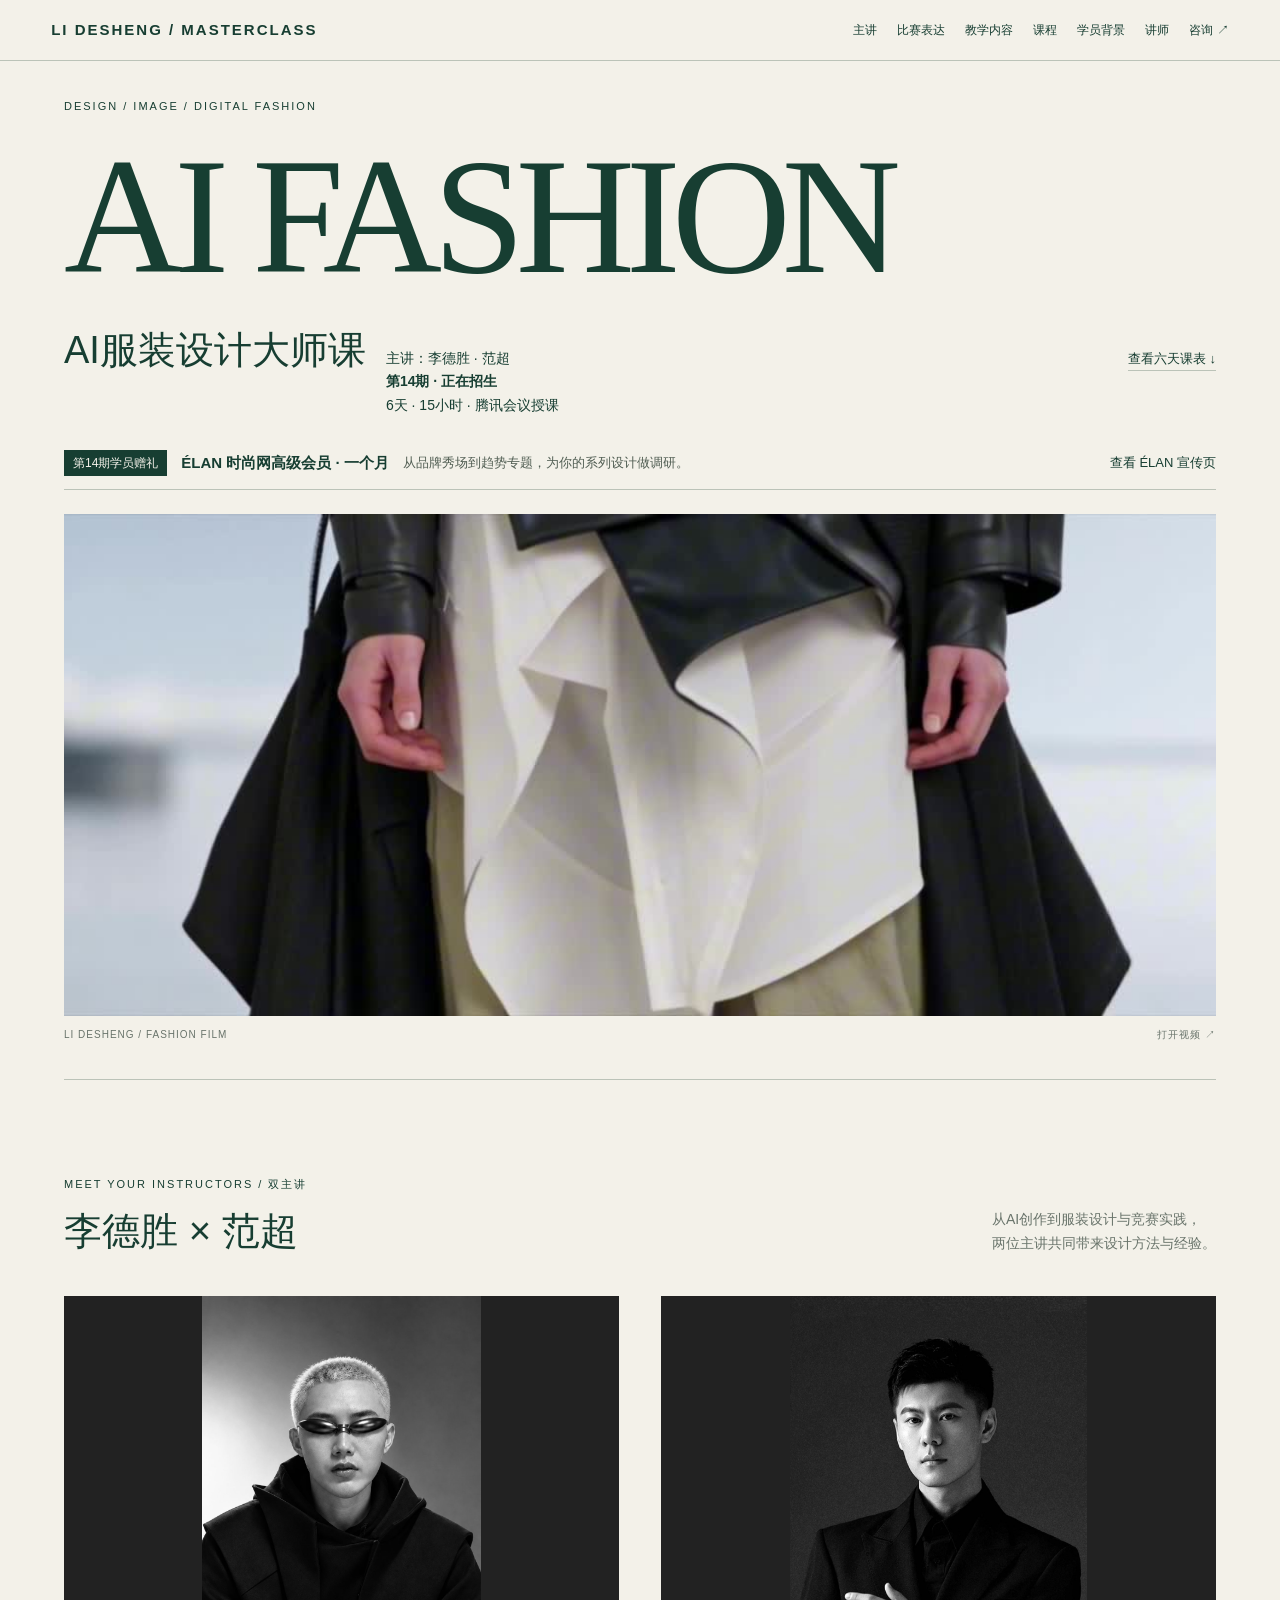
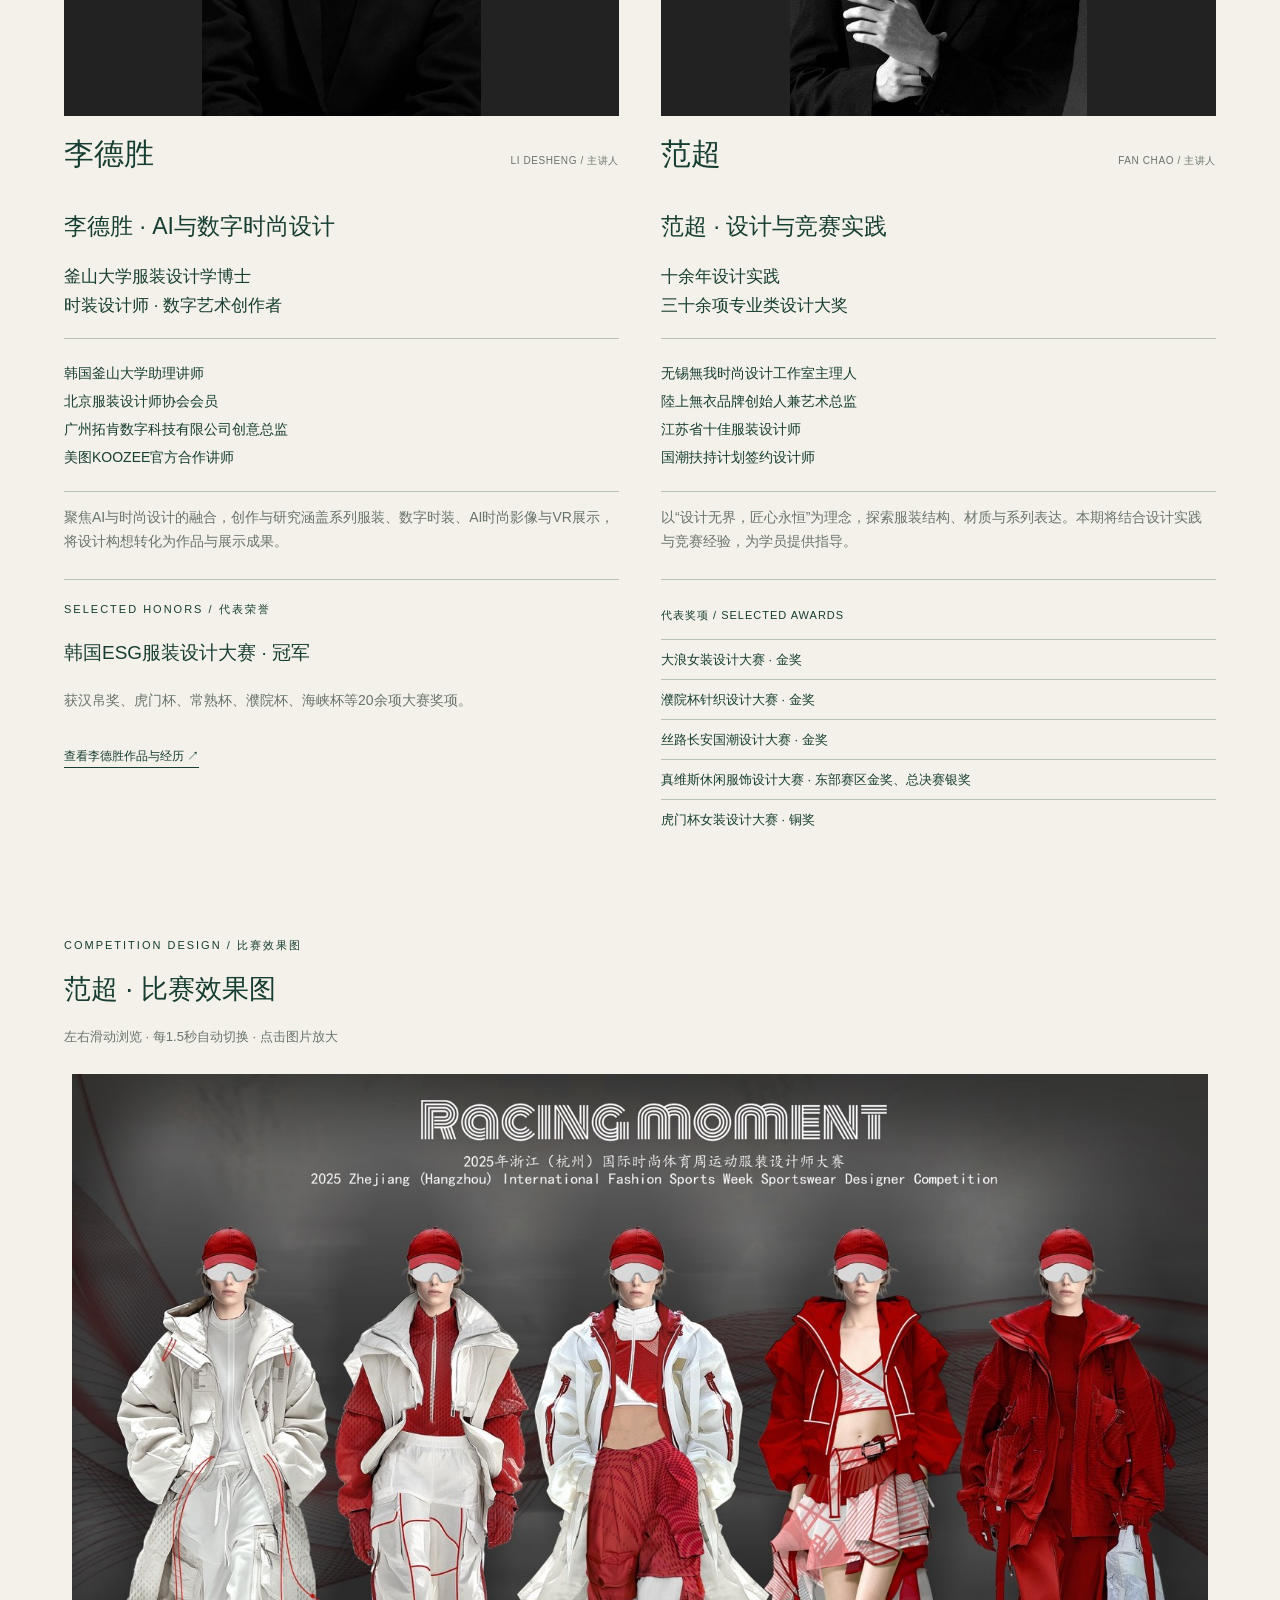
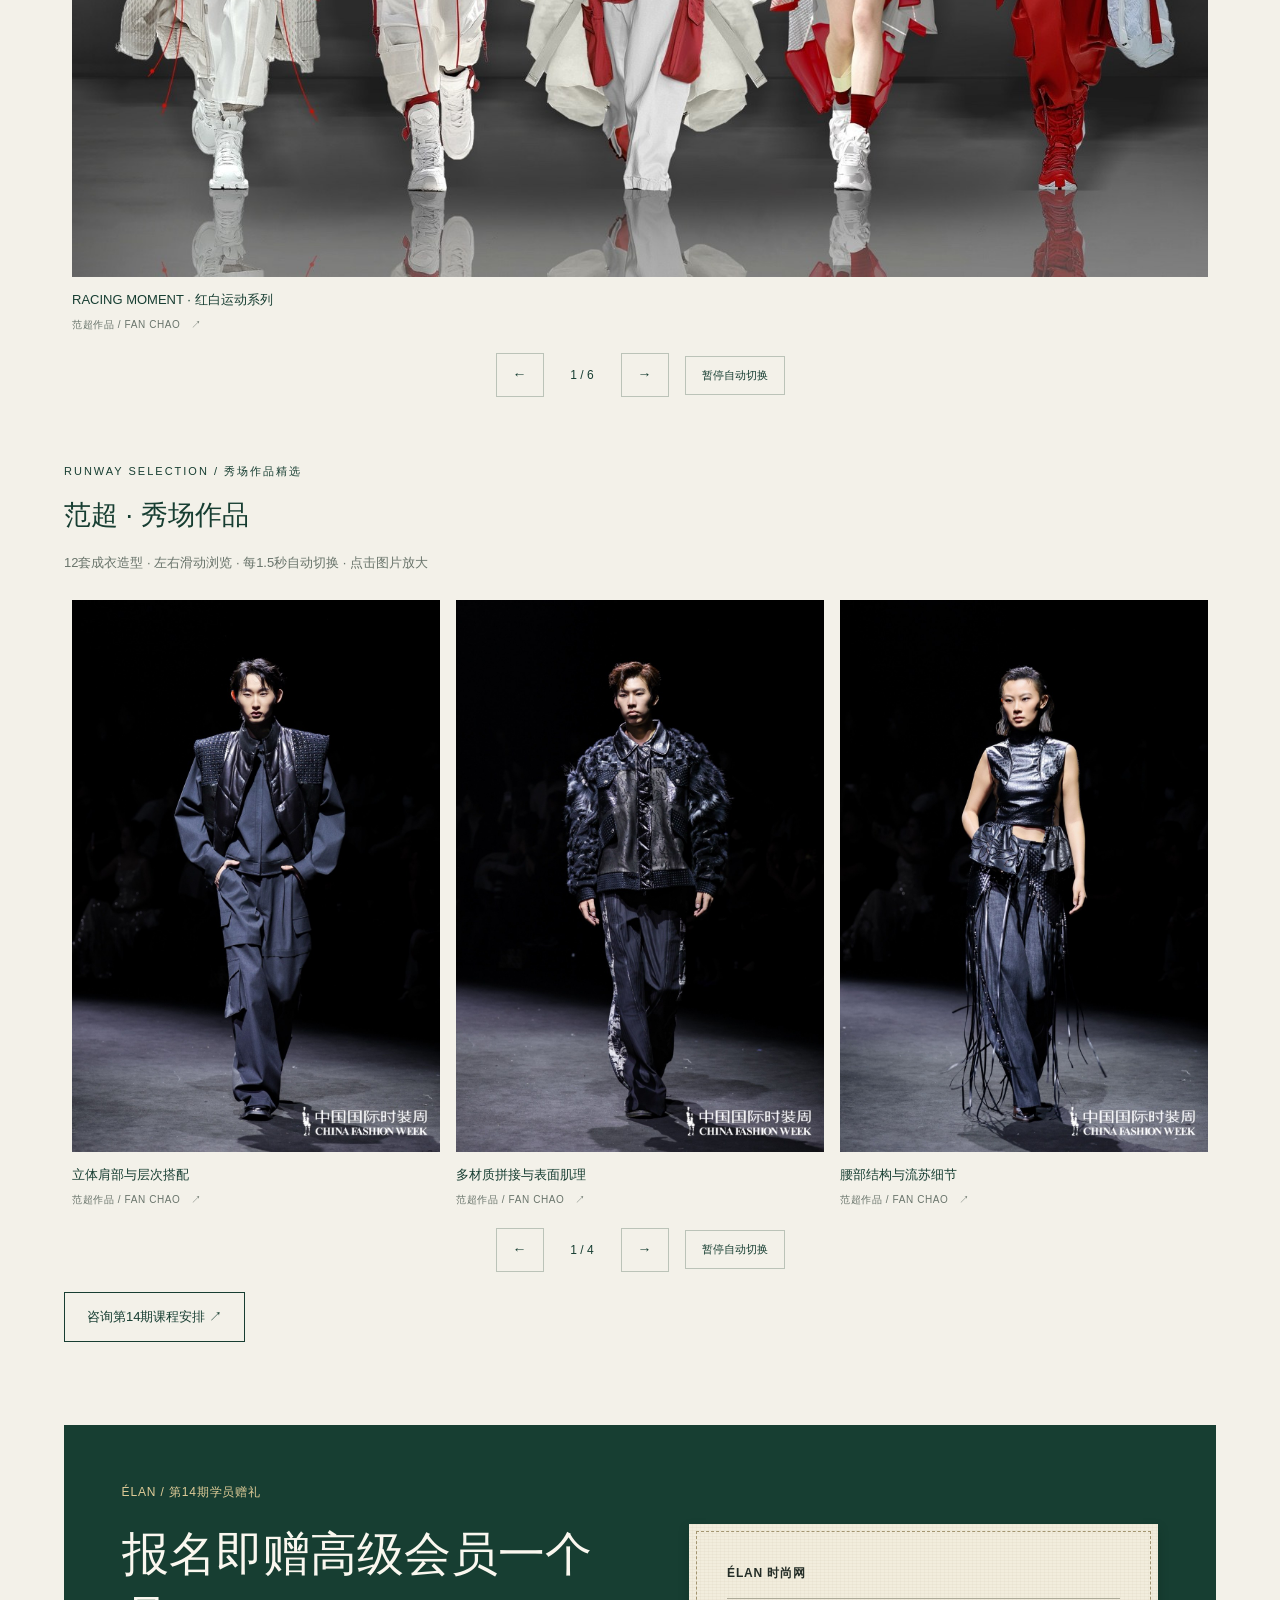
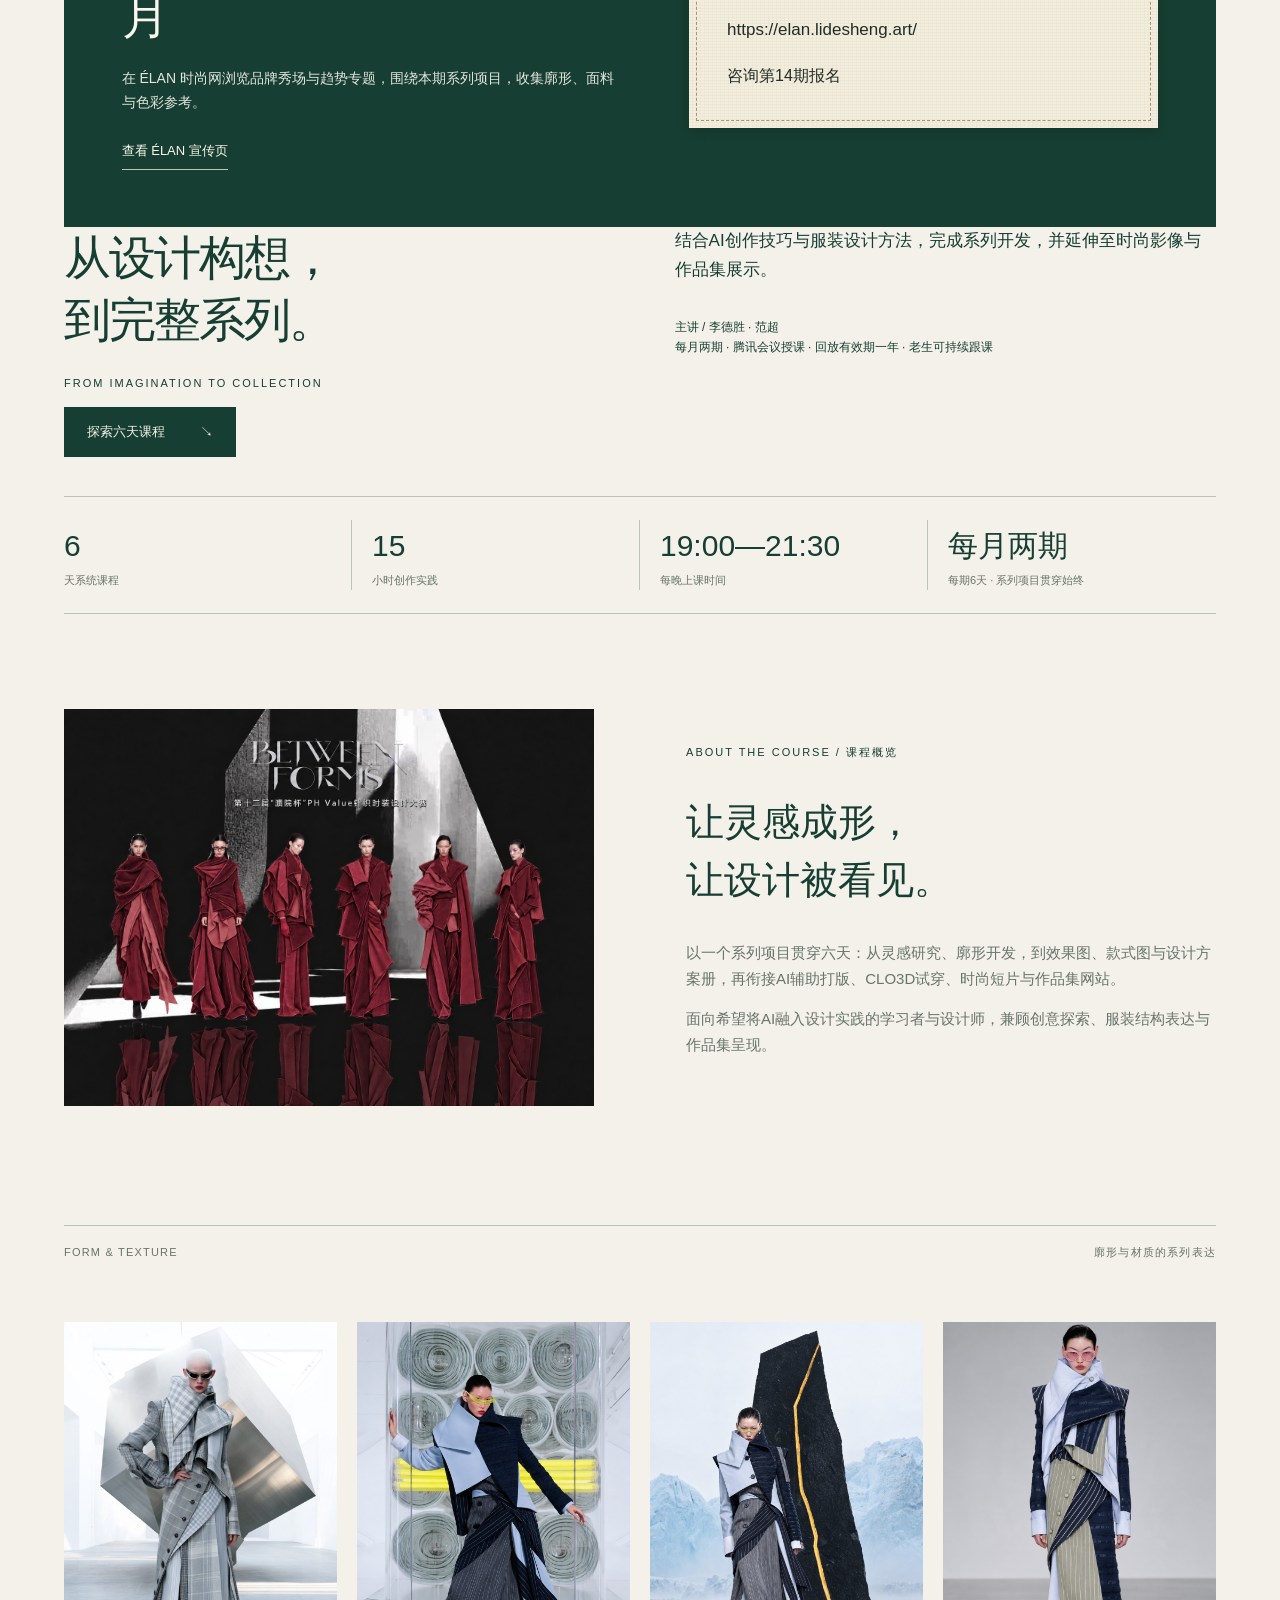
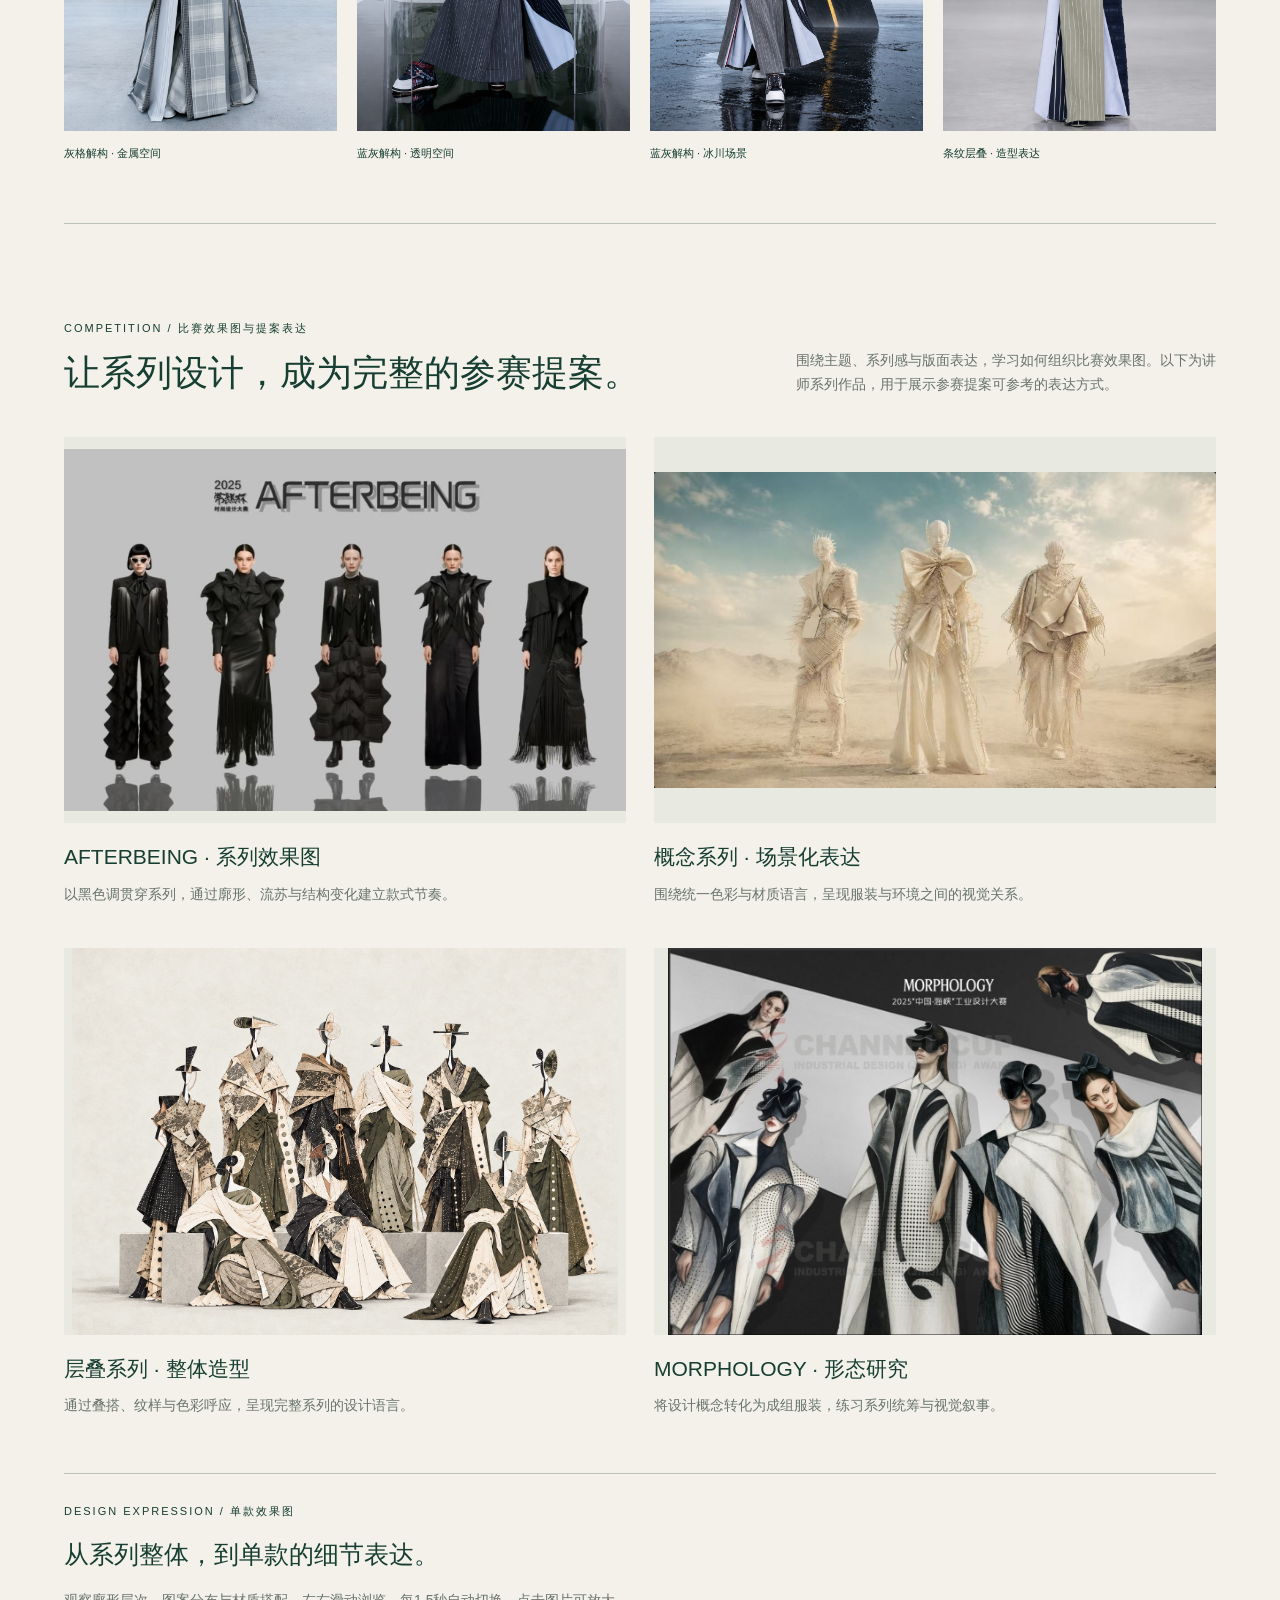
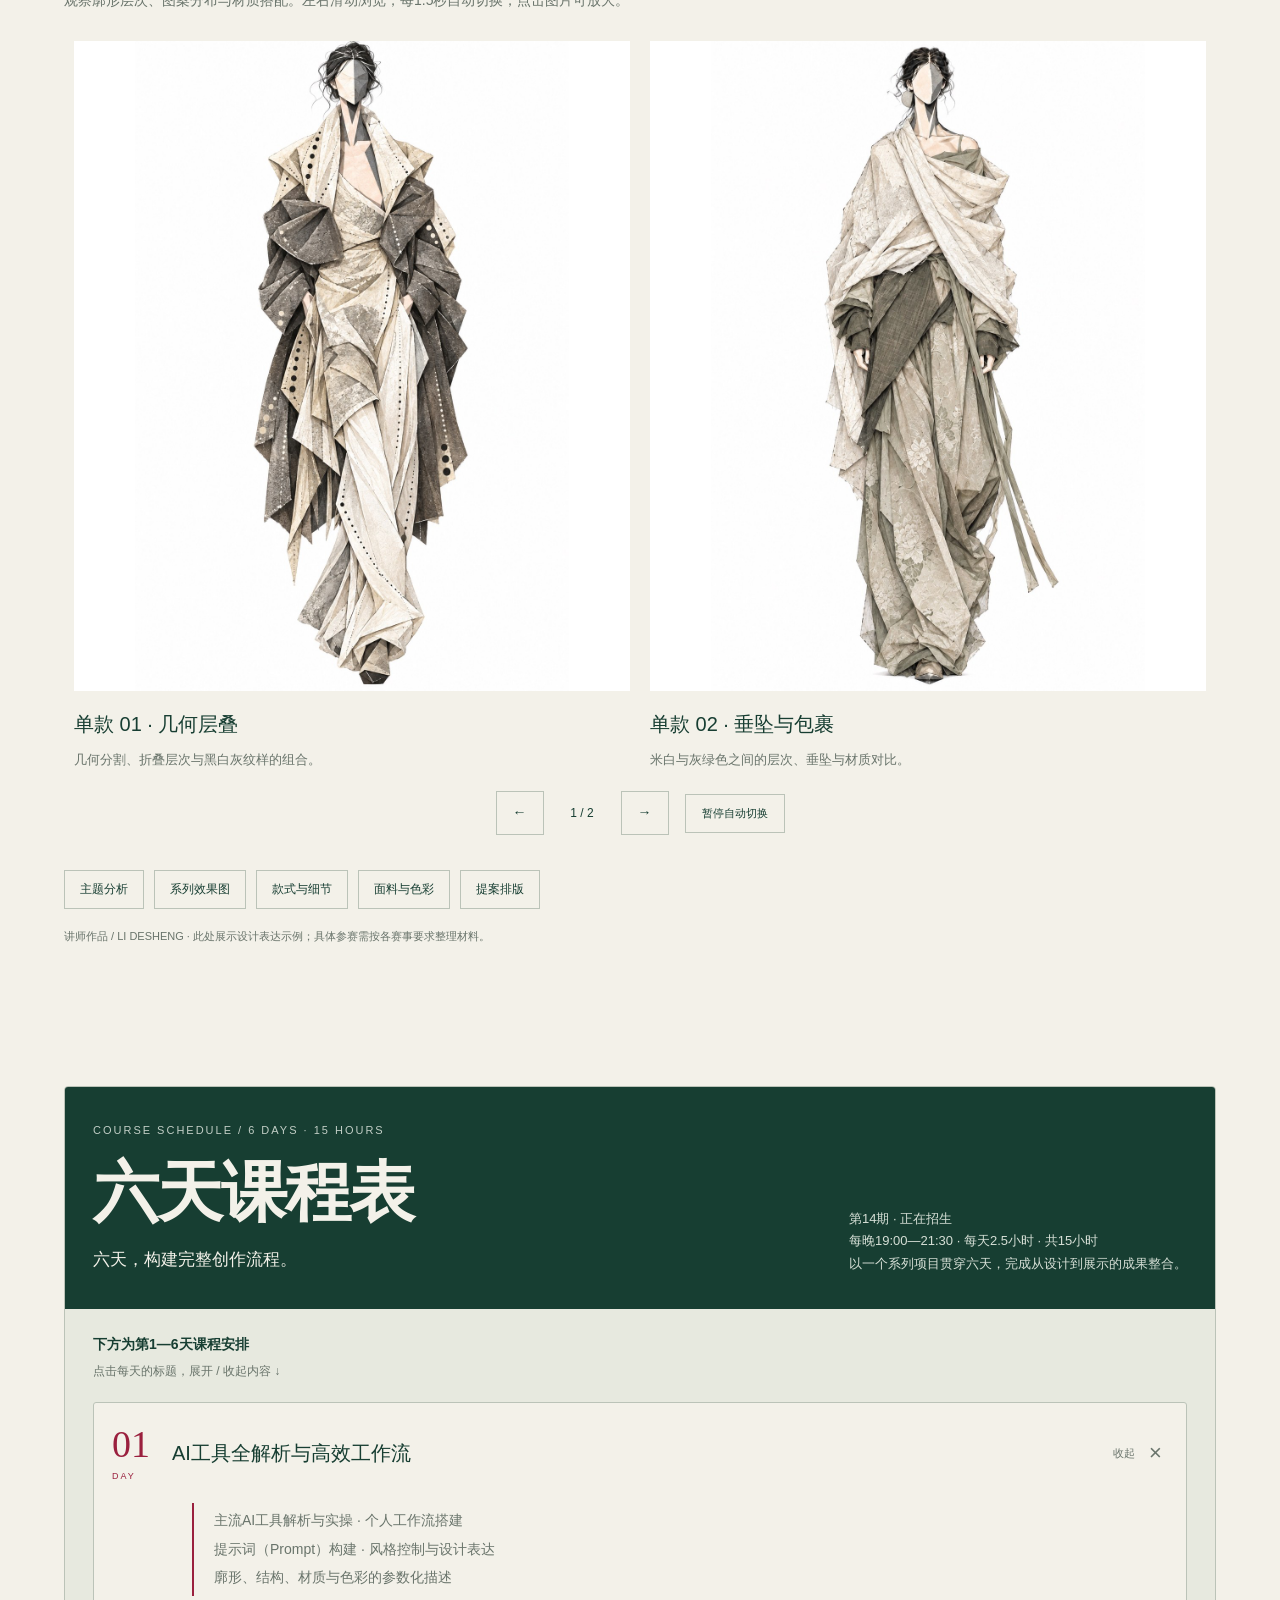
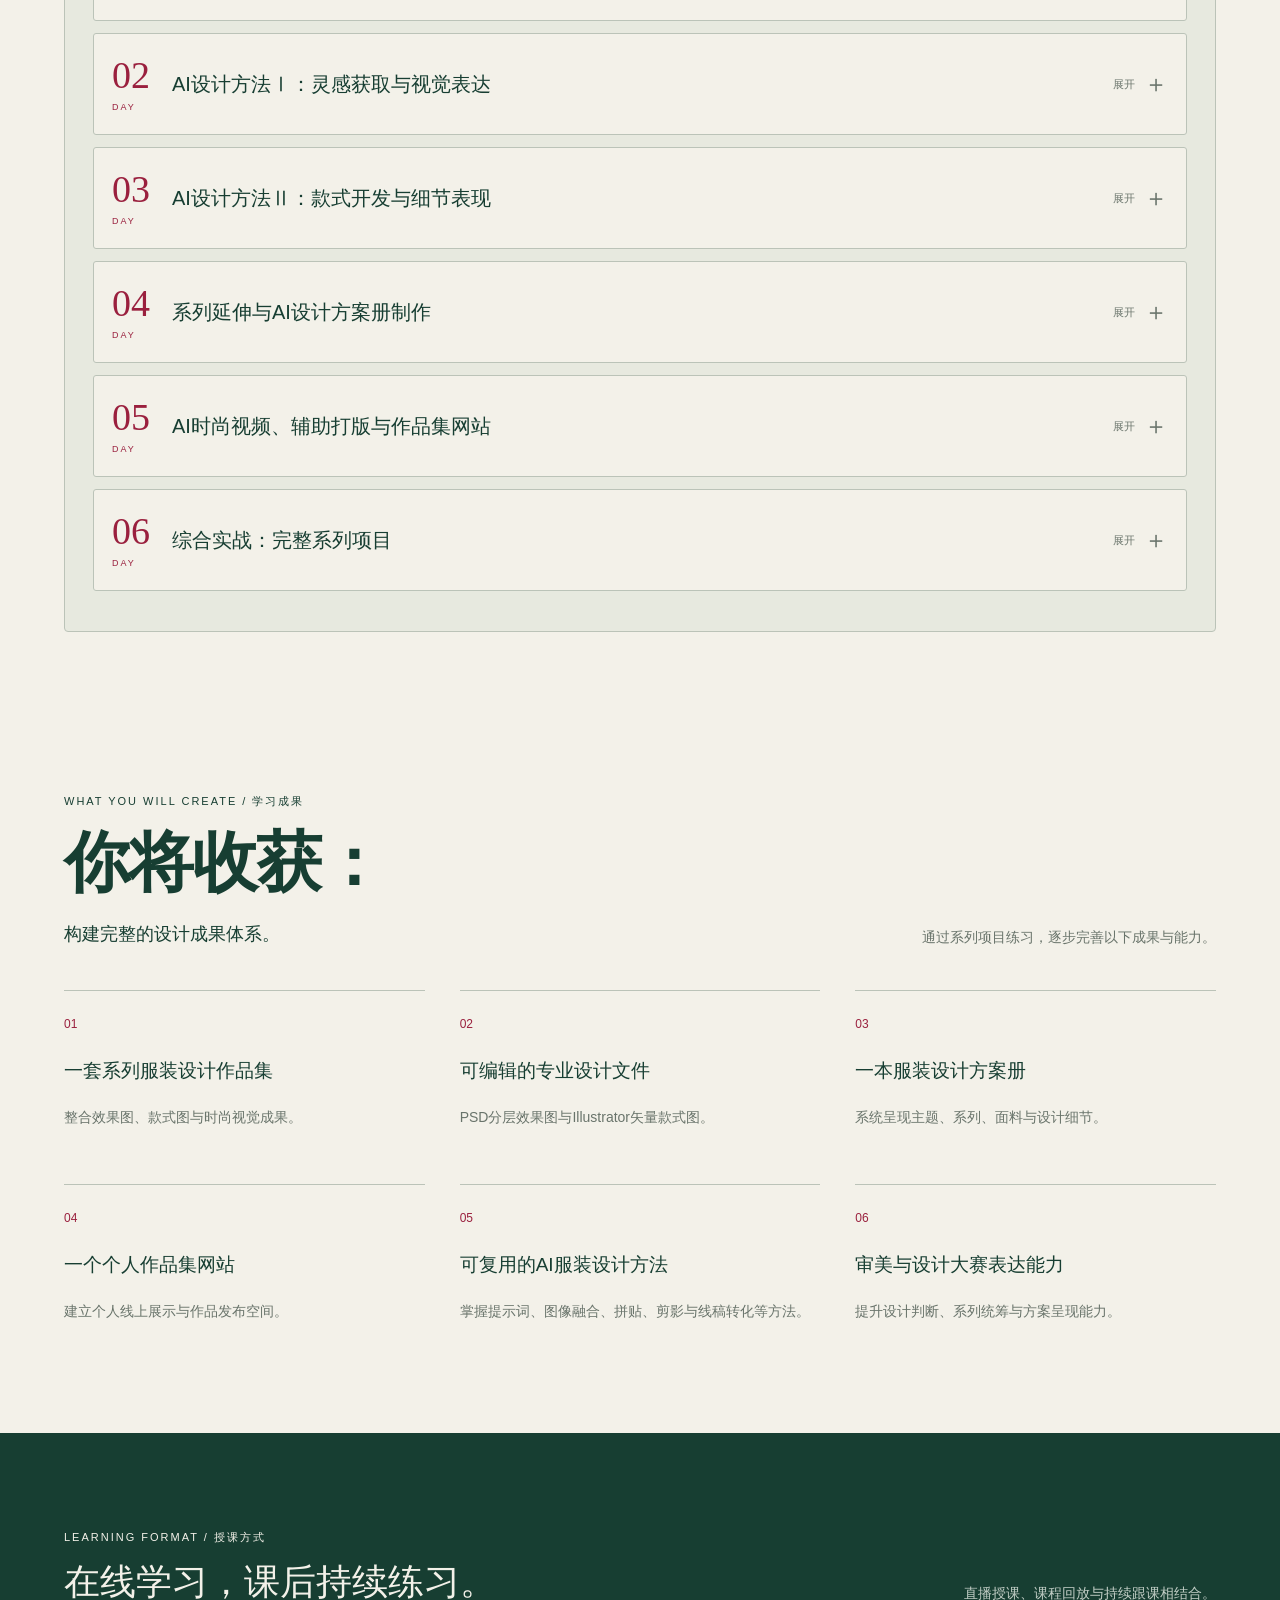
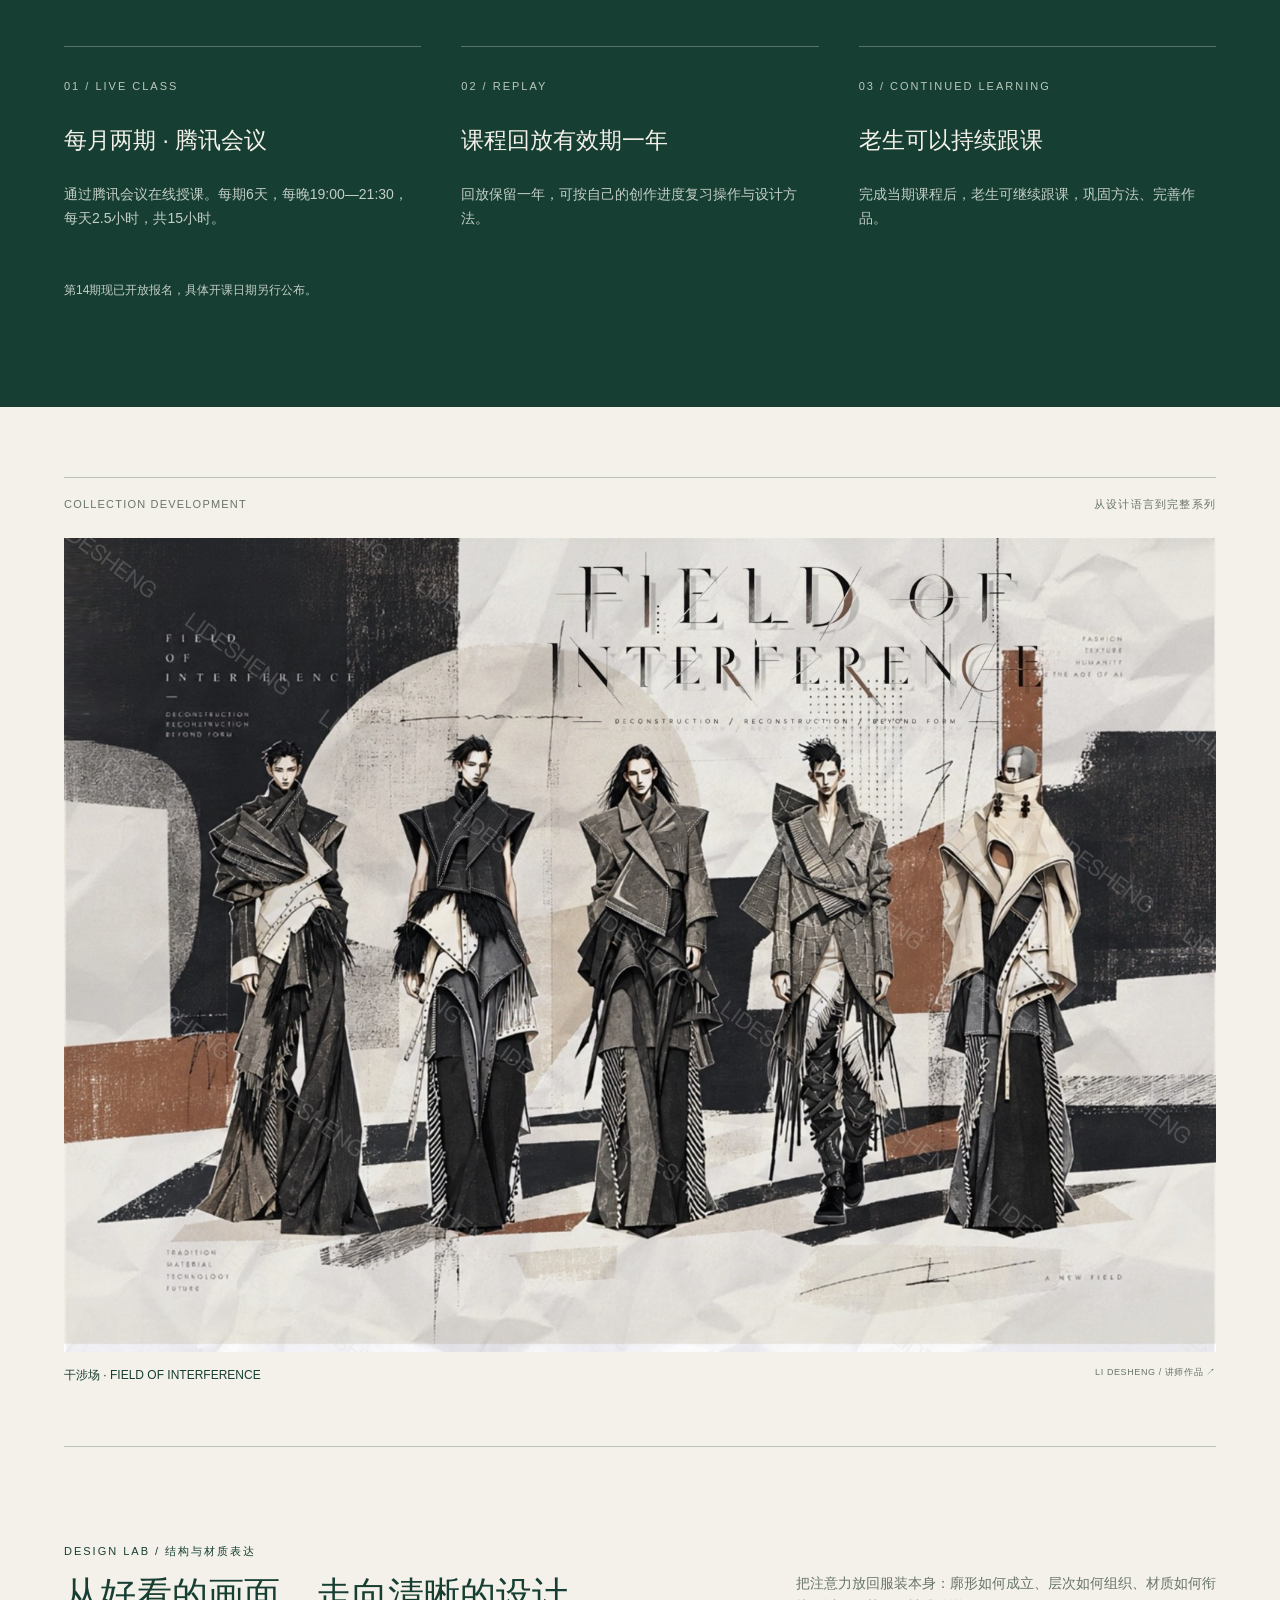
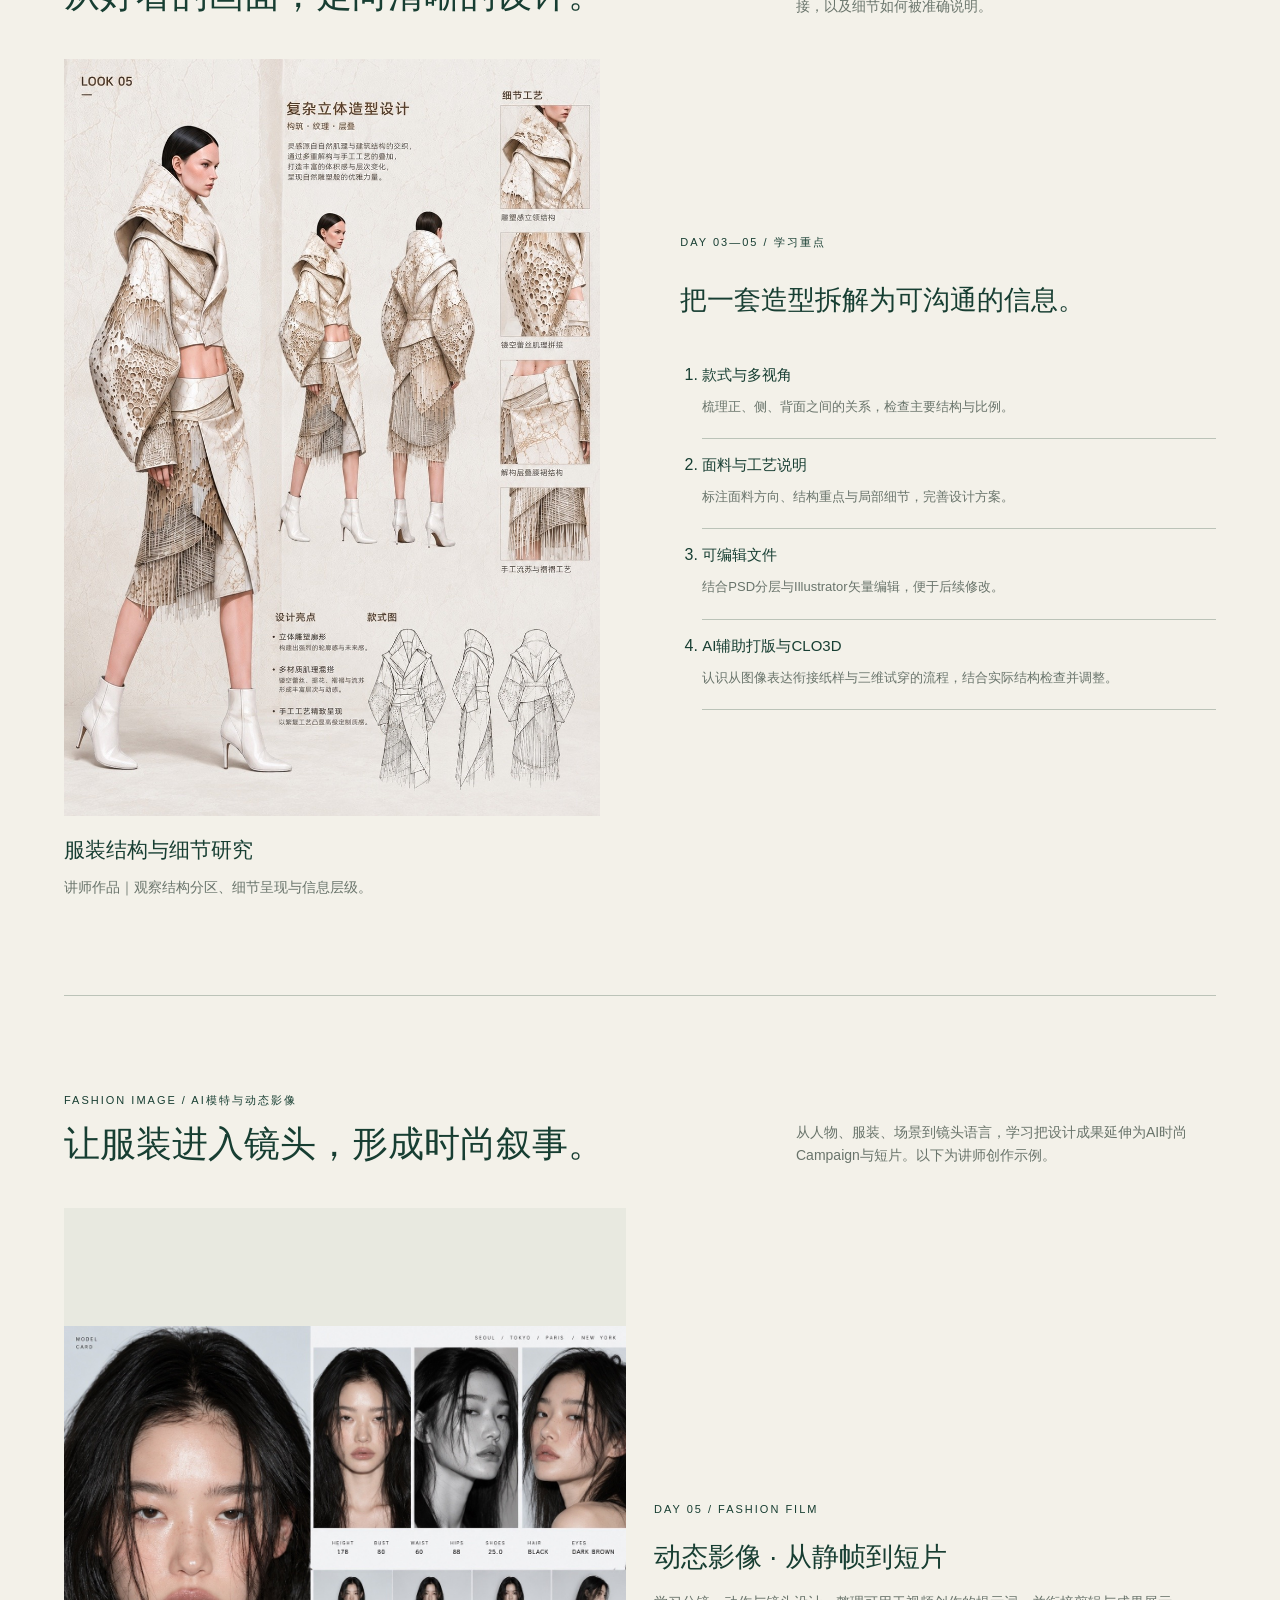
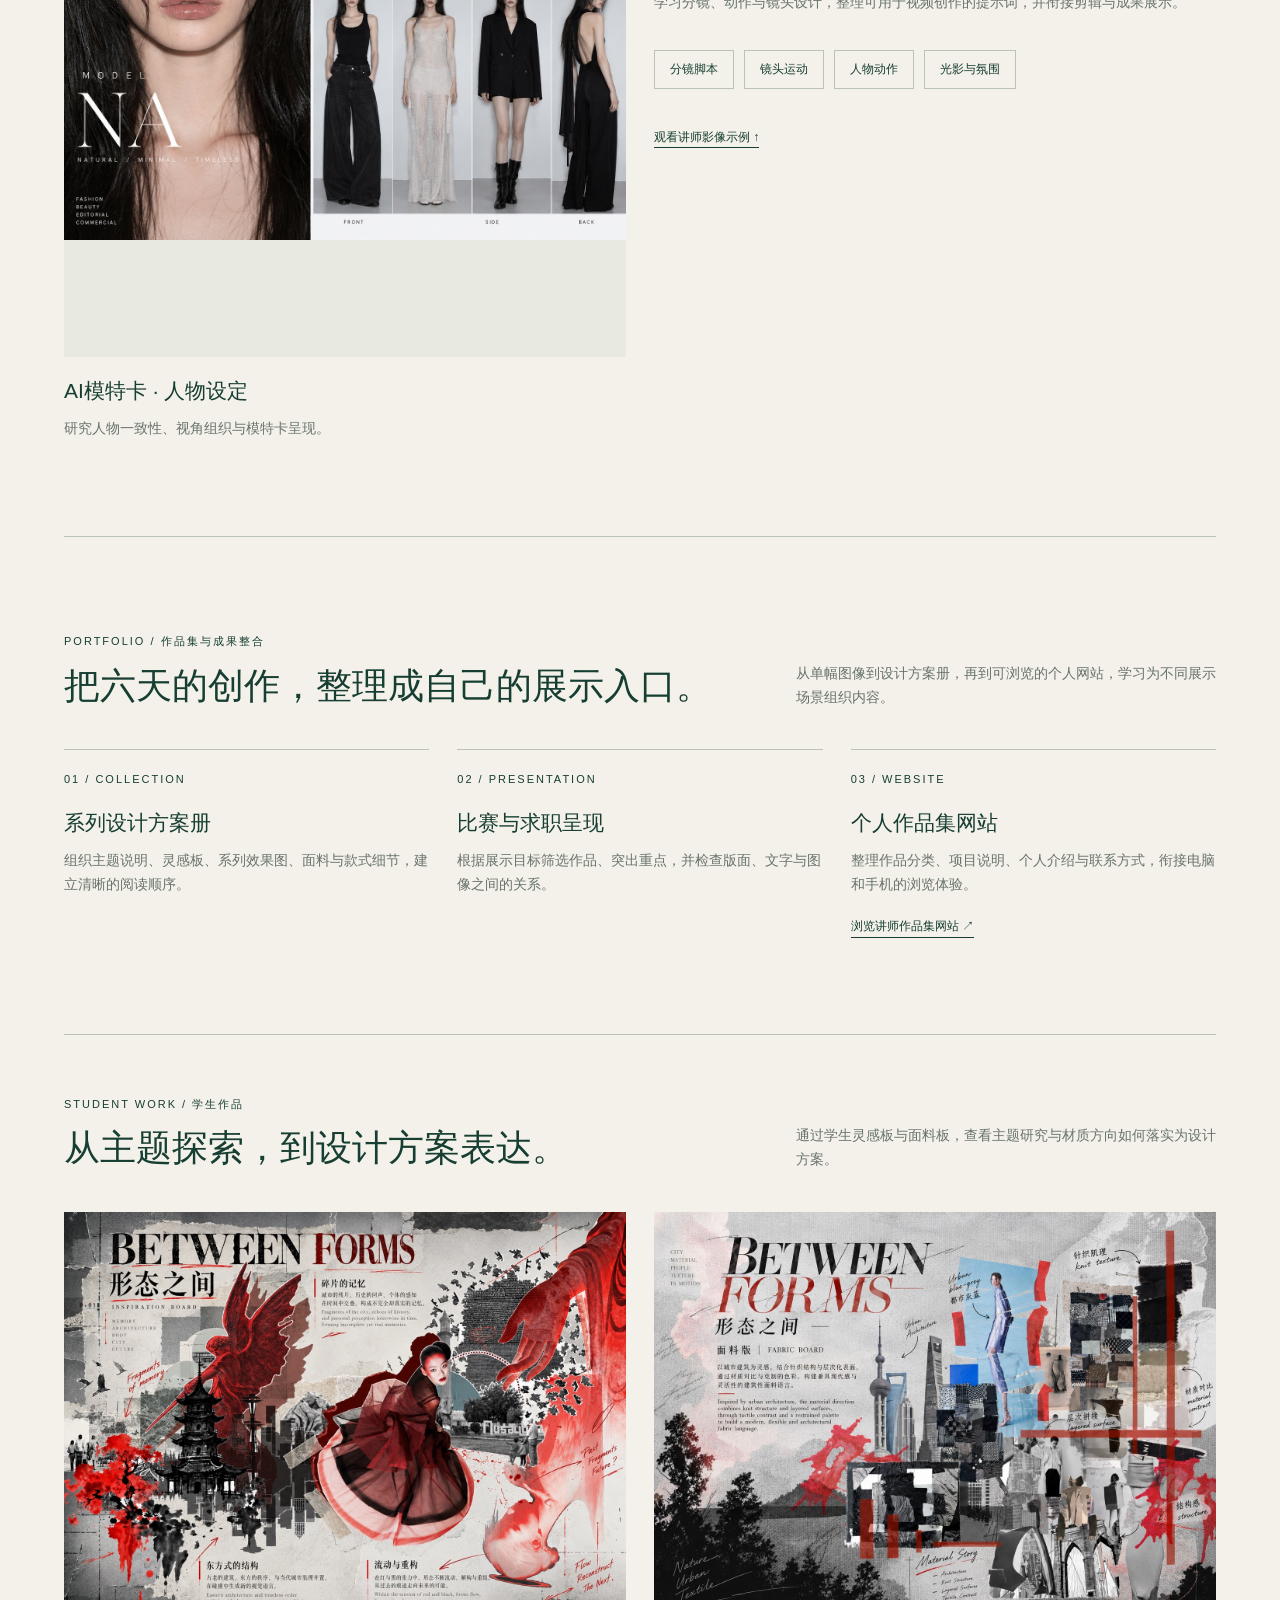
==== course/index.html @ 3441abe2 "Add a skippable silver pleat opening to course edition 14" ====
<!doctype html><html lang="zh-CN"><head><meta charset="UTF-8"><meta name="viewport" content="width=device-width,initial-scale=1"><title>第14期 AI服装设计大师课｜正在招生</title><meta name="description" content="第14期 AI服装设计大师课正在招生。李德胜、范超共同主讲，6天15小时。报名即赠 ÉLAN 时尚网高级会员一个月。"><style>
:root{--paper:#f3f1e9;--green:#173e32;--muted:#69746b;--line:#bbc3b8;--red:#9a203e}*{box-sizing:border-box}html{scroll-behavior:smooth;scroll-padding-top:85px}body{margin:0;background:var(--paper);color:var(--green);font-family:Arial,"PingFang SC","Microsoft YaHei",sans-serif;line-height:1.7}a{color:inherit;text-decoration:none}button{font:inherit;color:inherit;cursor:pointer}img{display:block;width:100%}header{position:sticky;top:0;z-index:10;background:#f3f1e9f5;border-bottom:1px solid var(--line);padding:17px 4%;display:flex;justify-content:space-between;align-items:center}.brand{font-size:15px;font-weight:bold;letter-spacing:2px}nav{display:flex;gap:25px;font-size:12px}.wrap{max-width:1440px;margin:auto;padding:0 5%}.eyebrow{font-size:11px;letter-spacing:2px;text-transform:uppercase}.hero{padding-top:36px}.hero h1{font-family:Georgia,serif;font-size:clamp(66px,12.9vw,190px);font-weight:400;letter-spacing:-.055em;line-height:1.02;margin:18px 0 25px}.hero-bottom{display:grid;grid-template-columns:.9fr 1.1fr;gap:7%;align-items:center}.hero h2{font-size:clamp(28px,3.7vw,53px);font-weight:400;letter-spacing:-2px;line-height:1.3;margin:0 0 24px}.hero p{font-size:17px;max-width:390px}.hero-art{display:grid;grid-template-columns:.65fr 1fr;align-items:end;gap:15px}.hero-art figure{margin:0}.hero-art figure:first-child{padding-bottom:38px}.hero-art img{aspect-ratio:2/3;object-fit:cover}.hero-art figcaption{font-size:10px;margin-top:9px;color:var(--muted)}.button{display:inline-flex;gap:35px;align-items:center;padding:13px 22px;background:var(--green);color:var(--paper);font-size:13px;border:1px solid var(--green);margin:20px 0}.secondary{background:transparent;color:var(--green)}.hero-by{font-size:12px;margin-top:30px}.stats{display:grid;grid-template-columns:repeat(4,1fr);border-top:1px solid var(--line);border-bottom:1px solid var(--line);margin-top:45px;padding:23px 0}.stats>div{padding:0 20px;border-right:1px solid var(--line)}.stats>div:first-child{padding-left:0}.stats>div:last-child{border:0}.stats strong{font-size:30px;font-weight:400}.stats small{display:block;font-size:11px;color:var(--muted)}section{padding:95px 0}.section-head{display:flex;justify-content:space-between;gap:30px;margin-bottom:40px}.section-head h2{font-size:36px;line-height:1.3;font-weight:400;margin:12px 0 0}.section-head p{font-size:14px;max-width:420px;color:var(--muted);align-self:end;margin:0}.overview{display:grid;grid-template-columns:1fr 1fr;gap:8%;align-items:center}.overview h2{font-size:clamp(28px,3vw,44px);font-weight:400;line-height:1.5}.overview p{color:var(--muted);font-size:15px}.overview img{aspect-ratio:4/3;object-fit:cover}.label{font-size:11px;color:var(--muted);margin-top:10px}.tags{display:flex;flex-wrap:wrap;gap:8px;margin-top:25px}.tags span{border:1px solid var(--line);font-size:11px;padding:5px 10px}.curriculum{border-top:1px solid var(--line)}details{border-top:1px solid var(--line)}details:last-child{border-bottom:1px solid var(--line)}summary{list-style:none;display:flex;align-items:center;gap:35px;cursor:pointer;padding:22px 0}summary::-webkit-details-marker{display:none}.day{font-family:Georgia,serif;font-size:38px;color:var(--red);line-height:1}.day small{font:9px Arial;display:block;margin-top:8px;letter-spacing:2px}summary h3{font-size:20px;font-weight:400;margin:0;flex:1}.plus{font-size:24px;font-weight:300}details[open] .plus{transform:rotate(45deg)}.lesson{margin:0 0 24px 80px;padding:1px 20px;border-left:2px solid var(--red);color:var(--muted);font-size:14px}.lesson p{margin:5px 0}.format{background:var(--green);color:var(--paper)}.format .section-head p{color:#c2cec6}.format-grid{display:grid;grid-template-columns:repeat(3,1fr);gap:40px}.format article{border-top:1px solid #ffffff45;padding-top:24px}.format article span{font-size:11px;letter-spacing:2px;color:#bac9bd}.format h3{font-size:23px;font-weight:400}.format p{font-size:14px;color:#c2cec6}.notice{font-size:12px!important;margin-top:35px}.outcomes{display:grid;grid-template-columns:repeat(3,1fr);gap:40px 35px}.outcomes article{border-top:1px solid var(--line);padding-top:18px}.outcomes span{font-size:12px;color:var(--red)}.outcomes h3{font-size:19px;font-weight:400}.outcomes p{font-size:14px;color:var(--muted)}.works{padding-top:10px}.works-grid{display:grid;grid-template-columns:1.3fr .85fr .85fr;gap:24px}.works figure{margin:0}.works img{height:360px;object-fit:cover}.works figcaption{font-size:12px;margin-top:12px}.works-grid figure:first-child img{object-fit:contain;background:#e5e5df}.tutor{border-top:1px solid var(--line);display:grid;grid-template-columns:.65fr 1.35fr;gap:10%;align-items:center}.tutor img{max-width:350px;filter:grayscale(1)}.tutor h2{font-size:50px;font-weight:400;margin:15px 0}.tutor h2 small{font-size:18px;margin-left:20px}.tutor .lead{font-size:20px}.tutor p{color:var(--muted);font-size:14px}.roles{padding:20px 0;border-top:1px solid var(--line);border-bottom:1px solid var(--line);font-size:14px;line-height:2}.materials{border-top:1px solid var(--line)}.posters{display:grid;grid-template-columns:1fr 1fr;gap:35px;max-width:850px;margin:auto}.image-open{padding:0;background:none;border:0;width:100%;text-align:left}.posters img{height:480px;object-fit:contain;background:#eae9e3}.posters span{display:block;font-size:12px;margin-top:12px}.contact{padding:65px 0;background:#e3e7dd}.contact-inner{display:flex;justify-content:space-between;align-items:center;gap:30px}.contact h2{font-size:34px;font-weight:400;margin:10px 0}.contact p{font-size:13px;color:var(--muted)}.contact-actions{min-width:260px}.contact-actions button{width:100%;margin:0 0 10px;justify-content:space-between}.contact-actions a{font-size:13px;border-bottom:1px solid}.status{display:block;font-size:12px;min-height:25px}footer{padding:24px 5%;font-size:10px;letter-spacing:1px;display:flex;justify-content:space-between}dialog{border:0;background:var(--paper);padding:50px 15px 15px;max-width:95vw;max-height:95dvh}dialog::backdrop{background:#102018d9}dialog img{max-height:80dvh;width:auto;max-width:88vw;object-fit:contain}dialog button{position:absolute;top:10px;right:15px;border:0;background:none;padding:5px}a:focus-visible,button:focus-visible,summary:focus-visible{outline:2px solid var(--red);outline-offset:5px}
@media(max-width:750px){header{padding:15px 5%}.brand{font-size:12px}nav{gap:15px;font-size:11px}nav a:nth-child(3){display:none}.hero{padding-top:25px}.hero h1{font-size:15vw;margin-bottom:30px}.hero-bottom{grid-template-columns:1fr;gap:25px}.hero h2{font-size:34px}.hero p{font-size:15px}.hero-by{margin-top:8px}.hero-art{gap:12px}.hero-art img{max-height:410px}.stats{grid-template-columns:1fr 1fr;gap:20px;margin-top:30px}.stats>div{padding:0!important;border:0}.stats strong{font-size:25px}section{padding:60px 0}.section-head{display:block;margin-bottom:28px}.section-head h2{font-size:28px}.section-head p{margin-top:20px}.overview{grid-template-columns:1fr;gap:22px}.overview h2{font-size:30px}.overview img{order:2}summary{gap:18px}summary h3{font-size:16px}.day{font-size:30px}.lesson{margin-left:53px;padding-left:13px;font-size:13px}.format-grid{grid-template-columns:1fr;gap:22px}.format h3{margin:12px 0}.outcomes{grid-template-columns:1fr 1fr;gap:25px 20px}.outcomes h3{font-size:17px}.outcomes p{font-size:12px}.works-grid{grid-template-columns:1fr 1fr;gap:20px 12px}.works-grid figure:first-child{grid-column:1/-1}.works img{height:260px}.works-grid figure:first-child img{height:auto}.tutor{grid-template-columns:1fr;gap:25px}.tutor img{width:180px}.tutor h2{font-size:38px}.posters{gap:12px}.posters img{height:260px}.contact-inner{display:block}.contact h2{font-size:29px}.contact-actions{margin-top:25px}.contact-actions button{max-width:340px}footer{font-size:9px;gap:15px}}@media(prefers-reduced-motion:reduce){html{scroll-behavior:auto}}
.difference{border-top:1px solid var(--line)}.signature{border-left:3px solid var(--red);padding:22px 30px;background:#e7e9df;margin-bottom:35px}.signature h3{font-size:27px;font-weight:400;margin:10px 0}.signature p{font-size:14px;max-width:950px;color:var(--muted)}.comparison{overflow-x:auto}.comparison table{border-collapse:collapse;width:100%;font-size:14px;text-align:left}.comparison th,.comparison td{padding:20px 18px;border-bottom:1px solid var(--line);vertical-align:top}.comparison thead th{font-weight:400;font-size:12px;color:var(--muted);border-top:1px solid var(--line)}.comparison th:first-child{width:15%;font-weight:400}.comparison td:nth-child(2){color:var(--muted);width:32%}.comparison td:last-child{background:#e7e9df}.workflow{display:flex;flex-wrap:wrap;gap:12px;align-items:center;margin-top:35px;font-size:13px}.workflow span{border:1px solid var(--line);padding:8px 12px}.workflow b{font-weight:400}.system-promise{font-size:20px;margin:24px 0 0}@media(max-width:750px){.signature{padding:18px}.signature h3{font-size:23px}.comparison th,.comparison td{padding:14px 9px;font-size:12px}.comparison th:first-child{width:19%}.workflow{gap:8px;font-size:11px}.workflow span{padding:6px 8px}.system-promise{font-size:17px}}
.learners{border-top:1px solid var(--line)}.learner-layout{display:grid;grid-template-columns:.8fr 1.2fr;gap:8%;align-items:start}.learner-stat strong{font-family:Georgia,serif;font-size:110px;font-weight:400;line-height:1}.learner-stat strong span{font-size:55px;vertical-align:top}.learner-stat p{font-size:16px}.learner-groups{display:flex;flex-wrap:wrap;gap:8px;margin-top:22px}.learner-groups span{border:1px solid var(--line);padding:5px 12px;font-size:12px}.school-list{list-style:none;padding:0;margin:22px 0 0;display:grid;grid-template-columns:1fr 1fr;gap:0 30px}.school-list li{padding:17px 0;border-bottom:1px solid var(--line);font-size:18px}@media(max-width:750px){.learner-layout{grid-template-columns:1fr;gap:35px}.learner-stat strong{font-size:85px}.learner-stat strong span{font-size:40px}.school-list{gap:0 18px}.school-list li{font-size:15px;padding:14px 0}}
.comparison thead small{display:block;font-size:10px;font-weight:400;line-height:1.6;margin-top:6px}.comparison thead th:last-child{background:var(--green);color:var(--paper)}.audience{border-top:1px solid var(--line)}.audience-grid{display:grid;grid-template-columns:repeat(3,1fr);gap:35px}.audience-grid article{border-top:1px solid var(--line);padding-top:20px;display:flex;flex-direction:column}.audience-number{font-size:12px;color:var(--red)}.audience-grid h3{font-size:21px;font-weight:400;margin:14px 0}.audience-grid p{font-size:14px;color:var(--muted);margin:0 0 20px;flex:1}.audience-focus{font-size:11px;letter-spacing:.5px;padding-top:12px;border-top:1px solid var(--line)}@media(max-width:750px){.audience-grid{grid-template-columns:1fr 1fr;gap:28px 18px}.audience-grid h3{font-size:17px}.audience-grid p{font-size:13px}.audience-focus{font-size:10px}}@media(max-width:380px){.audience-grid{grid-template-columns:1fr}}
.audience-grid article:last-child:nth-child(3n + 1){grid-column:1/-1;max-width:none}.audience-grid article:last-child:nth-child(3n + 1) p{max-width:850px}@media(max-width:750px){.audience-grid article:last-child:nth-child(3n + 1){grid-column:1/-1}}
.hero-bottom{grid-template-columns:1fr;gap:24px}.hero-bottom>div:first-child{display:grid;grid-template-columns:1fr 1fr;column-gap:6%;align-items:start}.hero-bottom>div:first-child h2{grid-column:1;grid-row:1/3}.hero-bottom>div:first-child>.eyebrow{grid-column:1;grid-row:3}.hero-bottom>div:first-child>p{grid-column:2;max-width:none;margin:0 0 15px}.hero-bottom>div:first-child>.button{grid-column:1;grid-row:4;width:max-content;margin:14px 0}.hero-bottom>div:first-child>.hero-by{grid-column:2;margin:0;font-size:12px}.hero-film{grid-row:1}.hero-film video{display:block;width:100%;aspect-ratio:1174/512;object-fit:contain;background:#101010}.film-credit{display:flex;justify-content:space-between;font-size:10px;color:var(--muted);letter-spacing:1px;margin-top:10px}.hero h1{margin-bottom:24px}.stats{margin-top:25px}@media(max-width:750px){.hero-bottom>div:first-child{display:block}.hero-bottom>div:first-child>p{font-size:14px;margin:14px 0}.hero-bottom>div:first-child>.hero-by{line-height:1.9}.hero-bottom>div:first-child>.button{margin:10px 0 16px}.hero-film{margin:0 -5.55%}.film-credit{padding:0 5%;font-size:9px}.hero h1{margin-bottom:20px}.hero h2{margin-bottom:14px}}
.editorial-insert{padding:24px 0 60px}.insert-heading{display:flex;justify-content:space-between;gap:20px;border-top:1px solid var(--line);padding:17px 0 24px;font-size:11px;letter-spacing:1.2px;color:var(--muted)}.editorial-insert figure{margin:0;min-width:0}.editorial-insert img{display:block;width:100%;height:auto}.editorial-insert .image-open{display:block}.editorial-insert figcaption{display:flex;justify-content:space-between;gap:12px;margin-top:13px;font-size:12px}.editorial-insert figcaption span{font-size:9px;color:var(--muted);letter-spacing:.6px}.insert-pair{display:grid;grid-template-columns:1fr 1fr;gap:30px;max-width:940px;margin:auto}.insert-pair img{aspect-ratio:3/4;object-fit:contain;background:#eceeea}.insert-wide{padding-top:70px}.insert-asymmetric{display:grid;grid-template-columns:.75fr 1.25fr;gap:5%;align-items:center}.editorial-insert .image-open:hover{opacity:.94}@media(max-width:750px){.editorial-insert{padding:15px 0 40px}.insert-heading{font-size:9px;padding-bottom:18px;letter-spacing:.5px}.insert-pair{gap:12px}.editorial-insert figcaption{display:block;font-size:11px}.editorial-insert figcaption span{display:block;font-size:8px;margin-top:4px}.insert-wide{padding-top:40px}.insert-asymmetric{grid-template-columns:1fr;gap:28px}.insert-asymmetric figure:first-child{width:82%;margin:auto}}
.student-work{border-top:1px solid var(--line);padding-top:60px}.student-boards{display:grid;grid-template-columns:1fr 1fr;gap:28px}.student-boards figure{margin:0;min-width:0}.student-boards .image-open{display:block}.student-boards img{width:100%;height:auto}.student-boards figcaption{display:flex;justify-content:space-between;gap:12px;margin-top:14px;font-size:12px}.student-boards figcaption span{font-size:10px;color:var(--muted)}@media(max-width:750px){.student-work{padding-top:40px}.student-boards{grid-template-columns:1fr;gap:30px}.student-boards figcaption{font-size:12px}.student-boards figcaption span{font-size:9px}}
#course-film::-webkit-media-controls{display:none!important}#course-film::-webkit-media-controls-start-playback-button{display:none!important}
/* Decorative cover: prevent taps from opening the native player overlay. */
#course-film{pointer-events:none;-webkit-user-select:none;user-select:none}
#course-film::-webkit-media-controls-panel,
#course-film::-webkit-media-controls-enclosure,
#course-film::-webkit-media-controls-overlay-play-button,
#course-film::-webkit-media-controls-play-button,
#course-film::-webkit-media-controls-timeline,
#course-film::-webkit-media-controls-current-time-display,
#course-film::-webkit-media-controls-time-remaining-display,
#course-film::-webkit-media-controls-fullscreen-button{display:none!important;opacity:0!important}

.campaign-gallery{display:grid;grid-template-columns:repeat(4,minmax(0,1fr));gap:20px;margin-top:36px}.campaign-gallery figure{margin:0;min-width:0}.campaign-gallery img{height:auto;aspect-ratio:2/3;object-fit:contain}.campaign-gallery .image-open{display:block}.campaign-gallery figcaption{font-size:11px}.campaign-gallery .image-open:hover{opacity:.94}@media(max-width:750px){.works-grid{grid-template-columns:1fr 1fr}.works-grid figure:first-child{grid-column:1/-1}.campaign-gallery{grid-template-columns:repeat(2,minmax(0,1fr));gap:25px 12px;margin-top:28px}.campaign-gallery figcaption{font-size:10px}}

/* Expanded teaching and project showcase */
.showcase-section{border-top:1px solid var(--line)}.showcase-grid,.teaching-pair{display:grid;grid-template-columns:repeat(2,minmax(0,1fr));gap:42px 28px}.showcase-section figure{margin:0;min-width:0}.showcase-section .image-open{display:block}.showcase-section figure img{width:100%;height:auto;background:#e8e9e0}.showcase-section figcaption h3,.showcase-section article h3{font-size:21px;font-weight:400;margin:16px 0 8px}.showcase-section figcaption p,.showcase-section article p{font-size:14px;color:var(--muted);margin:0}.learning-strip{display:flex;flex-wrap:wrap;gap:10px;margin:35px 0 18px}.learning-strip span{font-size:12px;border:1px solid var(--line);padding:8px 15px}.method-grid{display:grid;grid-template-columns:repeat(3,minmax(0,1fr));gap:35px 28px}.method-grid article{border-top:1px solid var(--line);padding-top:20px}.teaching-pair{margin-top:45px}.lab-layout{display:grid;grid-template-columns:1fr 1fr;gap:7%;align-items:center}.lab-layout>div>h3{font-size:27px;font-weight:400;line-height:1.6}.lab-layout figure img{max-height:760px;object-fit:contain}.lab-list{padding-left:22px}.lab-list li{padding:12px 0;border-bottom:1px solid var(--line)}.lab-list strong{font-size:15px;font-weight:400}.lab-list p{font-size:13px;color:var(--muted);margin:8px 0}.visual-grid{display:grid;grid-template-columns:1fr 1fr;gap:35px 28px}.visual-grid figure img{aspect-ratio:3/4;object-fit:contain}.film-example{grid-column:1/-1}.film-example video{width:100%;max-height:600px;display:block;background:#101010}.film-example a,.text-link{display:inline-block;font-size:12px;margin-top:20px;border-bottom:1px solid var(--green)}header nav{flex-wrap:wrap;justify-content:flex-end;gap:10px 20px}
@media(max-width:750px){header{gap:15px}header nav{gap:6px 12px;max-width:215px}header nav a:nth-child(3){display:inline}header nav a[href="#outcomes"],header nav a[href="#tutor"]{display:none}.showcase-grid,.teaching-pair,.lab-layout,.visual-grid{grid-template-columns:1fr;gap:30px}.method-grid{grid-template-columns:1fr 1fr;gap:25px 18px}.showcase-section figcaption h3,.showcase-section article h3{font-size:18px}.showcase-section figcaption p,.showcase-section article p{font-size:13px}.visual-grid figure img{max-height:540px}.lab-layout>div>h3{font-size:23px}.learning-strip span{padding:6px 10px;font-size:11px}}@media(max-width:420px){.method-grid{grid-template-columns:1fr}.brand{font-size:10px;letter-spacing:1px}}
.visual-grid .film-example{grid-column:auto;align-self:center;padding:25px 0}.visual-grid .film-example h3{font-size:27px}.visual-grid .film-example p{line-height:1.9}@media(max-width:750px){.visual-grid .film-example h3{font-size:23px}}.single-look-heading{margin:55px 0 28px;border-top:1px solid var(--line);padding-top:28px}.single-look-heading h3{font-size:25px;font-weight:400;margin:12px 0}.single-look-heading p{font-size:14px;color:var(--muted);max-width:650px}.single-look-grid{display:grid;grid-template-columns:repeat(3,minmax(0,1fr));gap:24px}.single-look-grid figure img{aspect-ratio:2/3;object-fit:contain;background:white}#competition .showcase-grid figure img{aspect-ratio:16/11;object-fit:contain}@media(max-width:750px){.single-look-grid{grid-template-columns:1fr;gap:30px}.single-look-grid figure img{max-height:660px}.single-look-heading h3{font-size:22px}}
/* Discourage casual image saving; browser-delivered images cannot be copy-proof. */
img,.image-open{-webkit-touch-callout:none;-webkit-user-select:none;user-select:none}img{-webkit-user-drag:none}



/* Editorial rhythm: course introduction, learner context, methods, work, instructor. */
#learners{padding:58px 0 65px}#learners .learner-layout{grid-template-columns:.8fr 1.2fr}#learners .section-head{margin-bottom:28px}#tutor{padding-bottom:85px}.materials{padding-bottom:65px}header nav a[href="#learners"]{display:inline}@media(max-width:750px){#learners{padding:40px 0 45px}#learners .learner-layout{grid-template-columns:1fr;gap:28px}#tutor{padding-bottom:55px}.materials{padding-bottom:45px}header nav a[href="#learners"]{display:inline}}


dialog #close{z-index:2}

/* Make the six-day syllabus immediately recognizable while scrolling. */
#curriculum{margin:35px 0 65px;padding:0 28px 28px;background:#e7e9df;border:1px solid var(--line);border-radius:4px;overflow:hidden}
#curriculum>.section-head{margin:0 -28px 24px;padding:34px 28px;background:var(--green);color:var(--paper);align-items:center}
#curriculum>.section-head h2{font-size:clamp(38px,5.4vw,66px);font-weight:600;letter-spacing:-.03em;line-height:1.15;margin:15px 0}
#curriculum>.section-head .eyebrow{color:#c2cec6}
.schedule-subtitle{font-size:17px}
#curriculum>.section-head p{color:#d6dfd6;font-size:13px;max-width:390px}
.schedule-hint{font-size:14px;font-weight:600;margin:0 0 20px}
.schedule-hint>span{display:block;font-weight:400;font-size:12px;color:var(--muted);margin-top:5px}
#curriculum details{margin:12px 0;background:var(--paper);border:1px solid var(--line);padding:0 18px;border-radius:3px}
#curriculum summary{gap:22px;padding:22px 0}
.schedule-toggle{display:flex;align-items:center;gap:9px;font-size:11px;flex-shrink:0;color:var(--muted)}
.schedule-toggle .when-open{display:none}
details[open] .schedule-toggle .when-open{display:inline}
details[open] .schedule-toggle .when-closed{display:none}
#outcomes .outcomes-title{font-size:clamp(40px,5.4vw,66px);font-weight:600;line-height:1.2;letter-spacing:-.03em}
.outcomes-subtitle{font-size:18px;margin-top:17px}
@media(max-width:750px){
#curriculum{padding:0 16px 16px;margin:20px 0 45px}
#curriculum>.section-head{margin:0 -16px 20px;padding:28px 20px}
#curriculum>.section-head h2{font-size:42px}
#curriculum>.section-head p{font-size:13px;line-height:1.9;margin-top:20px}
#curriculum>.section-head .eyebrow{font-size:9px;letter-spacing:1.1px}
.schedule-subtitle{font-size:15px}
#curriculum details{padding:0 12px}
#curriculum summary{gap:12px;padding:19px 0}
#curriculum summary h3{font-size:15px;line-height:1.6}
#curriculum .day{font-size:28px}
#curriculum .lesson{margin-left:0;padding-left:12px;font-size:13px}
.schedule-toggle{gap:5px;font-size:10px}
#outcomes .outcomes-title{font-size:42px}
.outcomes-subtitle{font-size:17px}
}

/* Edition 13 guest invitation */
.guest-teaser {
  display:flex; align-items:center; gap:14px; padding:10px 0 13px;
  margin:0 0 20px; border-bottom:1px solid var(--line); line-height:1.5;
}
.guest-teaser .edition {background:var(--green); color:var(--paper); padding:4px 9px; font-size:12px; white-space:nowrap}
.guest-teaser strong {font-size:15px; font-weight:600}
.guest-teaser .teaser-detail {font-size:13px; color:#515e53}
.guest-teaser .jump {margin-left:auto; white-space:nowrap; font-size:13px}
.guest-teaser:hover .jump,.guest-invite-link:hover {text-decoration:underline; text-underline-offset:4px}
.guest-feature {
  background:var(--green); color:#faf7ef; padding:clamp(26px,4.5vw,68px);
  display:grid; grid-template-columns:1fr minmax(0,.95fr); align-items:center; gap:7%;
}
.guest-feature .issue {font-size:12px; color:#e0cc98; letter-spacing:.07em}
.guest-feature h2 {
  margin:20px 0 18px; font-size:clamp(28px,3.65vw,56px); line-height:1.35;
  letter-spacing:-.035em; font-family:"Songti SC","STSong","Noto Serif CJK SC",serif; font-weight:500
}
.guest-feature .guest-intro {margin:0 0 20px; font-size:14px; color:#e1e6df}
.guest-invite-link {display:inline-block; padding:6px 0; font-size:13px; border-bottom:1px solid #b7c7b4; color:#faf7ef}
.guest-tag {
  position:relative; padding:clamp(25px,3vw,48px); color:#232c26;
  background-color:#f2eddd;
  background-image:repeating-linear-gradient(0deg,transparent 0 2px,#65512a0a 2px 3px),repeating-linear-gradient(90deg,transparent 0 3px,#65512a08 3px 4px);
  box-shadow:0 5px 10px #0c211942;
}
.guest-tag::before {content:""; position:absolute; inset:7px; border:1px dashed #a39570; pointer-events:none}
.guest-tag-head {display:flex; justify-content:space-between; align-items:center; gap:14px; font-size:12px; letter-spacing:.07em; padding-bottom:15px; border-bottom:1px solid #adab99}
.guest-tag-head span:last-child {font:11px/1.5 Georgia,serif; letter-spacing:.1em}
.guest-tag ul {list-style:none; margin:22px 0; padding:0; font-size:clamp(15px,1.6vw,23px); line-height:1.6; font-weight:500}
.guest-tag li + li {margin-top:9px}
.guest-tag .award {color:#73511e}
.guest-tag-name {border-top:1px solid #adab99; padding-top:15px; display:flex; align-items:baseline; gap:14px; font-size:12px}
.guest-tag-name i {flex:1; border-bottom:1px solid #90856b}
.guest-feature a:focus-visible {outline-color:#f4d48e}
@media(max-width:750px){
  .guest-teaser {display:grid; grid-template-columns:auto 1fr auto; row-gap:5px; column-gap:9px; margin-bottom:14px}
  .guest-teaser .edition {font-size:11px}
  .guest-teaser strong {font-size:14px}
  .guest-teaser .teaser-detail {grid-row:2; grid-column:1/-1; font-size:12px}
  .guest-teaser .jump {grid-row:1; grid-column:3; font-size:12px}
  .guest-feature {grid-template-columns:1fr; padding:25px 18px; gap:23px}
  .guest-feature h2 {margin:12px 0; font-size:clamp(27px,7.5vw,40px)}
  .guest-feature .guest-intro {margin-bottom:8px}
  .guest-tag {padding:23px}
  .guest-tag ul {margin:16px 0}
}

/* Fan Chao guest profile and selected work. */
.fan-feature{border-top:1px solid var(--line)}.fan-profile{display:grid;grid-template-columns:.72fr 1.28fr;gap:7%;align-items:start}.fan-portrait{height:auto;max-height:730px;object-fit:contain;object-position:top}.fan-profile h3{font-size:58px;font-weight:400;line-height:1.15;margin:15px 0 25px}.fan-lead{font-size:25px;line-height:1.5}.fan-profile p:not(.fan-lead){font-size:14px;color:var(--muted)}.fan-awards{margin-top:25px}.fan-awards>span{font-size:11px;letter-spacing:1px}.fan-awards ul{list-style:none;padding:0;margin:12px 0 0;display:grid;grid-template-columns:1fr 1fr;gap:8px 20px}.fan-awards li{font-size:13px;border-top:1px solid var(--line);padding-top:9px}.fan-gallery-head{margin:65px 0 26px}.fan-gallery-head h3{font-size:27px;font-weight:400;margin:12px 0}.fan-gallery-head p{color:var(--muted);font-size:13px}.fan-boards{display:grid;grid-template-columns:1fr 1fr;gap:36px 24px}.fan-boards figure:last-child{grid-column:1/-1}.fan-feature figure{margin:0;min-width:0}.fan-feature figure img{width:100%;height:auto}.fan-feature figure button{display:block}.fan-feature figcaption{font-size:13px;margin-top:12px}.fan-feature figcaption span{display:block;font-size:10px;color:var(--muted);margin-top:5px;letter-spacing:.6px}.fan-runway{display:grid;grid-template-columns:repeat(3,minmax(0,1fr));gap:30px 22px}.fan-runway img{aspect-ratio:2/3;object-fit:contain;background:#050505}.fan-feature .image-open:hover{opacity:.94}.guest-teaser .teaser-detail{max-width:none}
@media(max-width:750px){.fan-profile{grid-template-columns:1fr;gap:28px}.fan-portrait{width:70%;max-width:330px}.fan-profile h3{font-size:42px}.fan-lead{font-size:22px}.fan-awards ul{grid-template-columns:1fr}.fan-boards{grid-template-columns:1fr;gap:30px}.fan-runway{grid-template-columns:1fr 1fr;gap:25px 12px}.fan-gallery-head{margin-top:45px}.fan-gallery-head h3{font-size:22px}.fan-feature figcaption{font-size:11px}.fan-feature figcaption span{font-size:9px}.fan-feature .section-head h2{font-size:27px}}

.hero>.fan-feature,.hero>.guest-feature{margin-top:35px}.hero>.fan-feature .section-head h2{font-size:clamp(27px,3vw,40px);letter-spacing:0}.hero>.fan-feature p{max-width:none}.hero>.guest-feature p{max-width:none}.hero>.guest-feature h2{letter-spacing:0}#fanchao-works{padding-top:0}#fanchao-works>.fan-gallery-head:first-child{margin-top:10px}

.course-opening{display:flex;align-items:baseline;gap:20px;flex-wrap:wrap;margin:0 0 22px}.hero .course-opening p{margin:0;max-width:none;font-size:14px}.hero .course-opening .course-opening-title{font-size:clamp(25px,3vw,38px);line-height:1.3}.course-opening a{font-size:13px;margin-left:auto;border-bottom:1px solid var(--line)}@media(max-width:750px){.course-opening{gap:10px 15px}.hero .course-opening .course-opening-title{flex-basis:100%}.hero .course-opening p{font-size:12px}.course-opening a{font-size:12px}}

.materials .posters{grid-template-columns:1fr;max-width:520px}.materials .posters img{height:auto;width:100%}

/* Compact guest portfolio; all original works remain available on expansion. */
#fanchao-works{padding:0 0 28px;margin-top:0;border-top:0}.guest-work-toggle{border:1px solid var(--line);background:#e7e9df}.guest-work-toggle>summary{display:flex;justify-content:space-between;align-items:center;gap:16px;padding:22px 24px;margin:0}.guest-work-toggle>summary strong{display:block;font-size:20px;font-weight:500}.guest-work-toggle>summary small{display:block;font-size:12px;color:var(--muted);margin-top:5px}.guest-work-action{display:flex;align-items:center;gap:10px;font-size:13px;white-space:nowrap}.guest-work-close{display:none}.guest-work-toggle[open] .guest-work-close{display:inline}.guest-work-toggle[open] .guest-work-open{display:none}.guest-work-content{padding:8px 24px 24px;background:var(--paper)}.guest-work-content>.fan-gallery-head:first-child{margin-top:24px}.guest-work-toggle>summary:focus-visible{outline:2px solid var(--red);outline-offset:3px}
@media(max-width:750px){.guest-work-toggle>summary{padding:18px 14px;gap:10px}.guest-work-toggle>summary strong{font-size:18px}.guest-work-toggle>summary small{font-size:11px}.guest-work-action{gap:6px;font-size:12px}.guest-work-content{padding:6px 12px 18px}#fanchao-works{padding-bottom:15px}}

/* Swipeable, auto-advancing portfolios. */
.hero>#course-film-showcase{margin:24px 0 36px}.guest-track{display:flex;gap:0;overflow-x:auto;scroll-snap-type:x mandatory;scrollbar-width:thin;overscroll-behavior-x:contain;scroll-behavior:smooth}.guest-track figure{flex:0 0 100%;min-width:0;scroll-snap-align:start;padding:0 8px}.guest-track.boards img{aspect-ratio:1536/1086;object-fit:contain;background:#e8e9e0}.guest-track.runway figure{flex-basis:33.333333%}.guest-track.runway img{aspect-ratio:2/3;object-fit:contain;background:#050505}.guest-controls{display:flex;align-items:center;justify-content:center;gap:16px;margin-top:20px}.guest-controls button{border:1px solid var(--line);background:transparent;padding:9px 16px;font-size:14px}.guest-controls [data-position]{font-size:12px;min-width:45px;text-align:center}.guest-controls [data-auto]{font-size:11px}.guest-carousel:focus-within{outline-offset:4px}
@media(max-width:750px){.hero>#course-film-showcase{margin:18px -5.55% 28px}.guest-track.runway figure{flex-basis:100%}.guest-track figure{padding:0 3px}.guest-controls{gap:10px}.guest-controls button{padding:9px 13px}.guest-track.runway img{max-height:65vh}}
@media(prefers-reduced-motion:reduce){.guest-track{scroll-behavior:auto}}

/* Equal portrait columns for both lead instructors. */
.dual-teachers{position:relative}.teacher-anchor{position:absolute;top:0;scroll-margin-top:95px}.teacher-grid{display:grid;grid-template-columns:repeat(2,minmax(0,1fr));gap:28px 42px;align-items:start}.teacher-photo{margin:0!important}.dual-teachers .teacher-photo img{width:100%;height:420px;object-fit:contain;background:#202321;filter:grayscale(1)}.teacher-photo figcaption{display:flex;align-items:baseline;justify-content:space-between;gap:10px;margin-top:15px}.teacher-photo strong{font-size:30px;font-weight:500}.teacher-photo figcaption span{font-size:11px;color:var(--muted)}.teacher-bio h3{font-size:23px;font-weight:400;margin:0 0 16px}.hero .teacher-bio p{max-width:none;font-size:14px;color:var(--muted)}.hero .teacher-bio .teacher-lead{font-size:17px;color:var(--green);line-height:1.7;min-height:58px}.teacher-bio .roles{font-size:14px}.teacher-honors,.teacher-bio .fan-awards{margin-top:25px;border-top:1px solid var(--line);padding-top:20px}.hero .teacher-bio .teacher-award-highlight{font-size:19px;color:var(--green)}.teacher-bio .fan-awards ul{grid-template-columns:1fr}
@media(max-width:750px){.teacher-grid{gap:24px 14px}.dual-teachers .teacher-photo img{height:auto;aspect-ratio:3/4;object-fit:contain}.teacher-photo figcaption{display:block}.teacher-photo strong{font-size:24px}.teacher-photo figcaption span{font-size:9px}.teacher-bio{grid-column:1/-1;border-top:1px solid var(--line);padding-top:25px}.teacher-bio h3{font-size:22px}.teacher-li-bio{grid-row:2}.teacher-fan-bio{grid-row:3}.hero .teacher-bio .teacher-lead{min-height:0}.teacher-bio .roles{font-size:13px}}
</style><meta property="og:title" content="第14期 AI服装设计大师课｜正在招生"><meta name="twitter:title" content="第14期 AI服装设计大师课｜正在招生"><meta property="og:type" content="website"><meta property="og:url" content="https://lidesheng.art/course/"><meta property="og:description" content="第14期 AI服装设计大师课正在招生。李德胜、范超共同主讲，6天15小时。报名即赠 ÉLAN 时尚网高级会员一个月。"><meta property="og:image" content="https://lidesheng.art/course/assets/course-cover.jpg"><meta property="og:image:secure_url" content="https://lidesheng.art/course/assets/course-cover.jpg"><meta property="og:image:type" content="image/jpeg"><meta property="og:image:alt" content="第14期 AI服装设计大师课｜正在招生课程封面"><meta name="twitter:card" content="summary_large_image"><meta name="twitter:description" content="第14期 AI服装设计大师课正在招生。李德胜、范超共同主讲，6天15小时。报名即赠 ÉLAN 时尚网高级会员一个月。"><meta name="twitter:image" content="https://lidesheng.art/course/assets/course-cover.jpg"><link rel="image_src" href="https://lidesheng.art/course/assets/course-cover.jpg">
<!-- Independent image-save deterrents; not a substitute for embedded image watermarks. -->
<style id="image-save-protection-v2">
img{-webkit-touch-callout:none!important;-webkit-user-select:none!important;user-select:none!important;-webkit-user-drag:none!important}
button img,dialog img{pointer-events:none!important}

/* Fan Chao guest profile and selected work. */
.fan-feature{border-top:1px solid var(--line)}.fan-profile{display:grid;grid-template-columns:.72fr 1.28fr;gap:7%;align-items:start}.fan-portrait{height:auto;max-height:730px;object-fit:contain;object-position:top}.fan-profile h3{font-size:58px;font-weight:400;line-height:1.15;margin:15px 0 25px}.fan-lead{font-size:25px;line-height:1.5}.fan-profile p:not(.fan-lead){font-size:14px;color:var(--muted)}.fan-awards{margin-top:25px}.fan-awards>span{font-size:11px;letter-spacing:1px}.fan-awards ul{list-style:none;padding:0;margin:12px 0 0;display:grid;grid-template-columns:1fr 1fr;gap:8px 20px}.fan-awards li{font-size:13px;border-top:1px solid var(--line);padding-top:9px}.fan-gallery-head{margin:65px 0 26px}.fan-gallery-head h3{font-size:27px;font-weight:400;margin:12px 0}.fan-gallery-head p{color:var(--muted);font-size:13px}.fan-boards{display:grid;grid-template-columns:1fr 1fr;gap:36px 24px}.fan-boards figure:last-child{grid-column:1/-1}.fan-feature figure{margin:0;min-width:0}.fan-feature figure img{width:100%;height:auto}.fan-feature figure button{display:block}.fan-feature figcaption{font-size:13px;margin-top:12px}.fan-feature figcaption span{display:block;font-size:10px;color:var(--muted);margin-top:5px;letter-spacing:.6px}.fan-runway{display:grid;grid-template-columns:repeat(3,minmax(0,1fr));gap:30px 22px}.fan-runway img{aspect-ratio:2/3;object-fit:contain;background:#050505}.fan-feature .image-open:hover{opacity:.94}.guest-teaser .teaser-detail{max-width:none}
@media(max-width:750px){.fan-profile{grid-template-columns:1fr;gap:28px}.fan-portrait{width:70%;max-width:330px}.fan-profile h3{font-size:42px}.fan-lead{font-size:22px}.fan-awards ul{grid-template-columns:1fr}.fan-boards{grid-template-columns:1fr;gap:30px}.fan-runway{grid-template-columns:1fr 1fr;gap:25px 12px}.fan-gallery-head{margin-top:45px}.fan-gallery-head h3{font-size:22px}.fan-feature figcaption{font-size:11px}.fan-feature figcaption span{font-size:9px}.fan-feature .section-head h2{font-size:27px}}
</style>
<script id="image-save-guard-v2">
(function(){
  // Register before gallery/video code so unrelated errors cannot disable this guard.
  document.addEventListener('contextmenu',function(event){
    if(event.target instanceof Element && event.target.closest('input,textarea,[contenteditable="true"]'))return;
    event.preventDefault();
  },{capture:true});
  document.addEventListener('dragstart',function(event){
    if(event.target instanceof Element && event.target.closest('img,button[data-image],.image-button,dialog'))event.preventDefault();
  },{capture:true});
})();

window.addEventListener('DOMContentLoaded',()=>{
document.querySelectorAll('[data-carousel]').forEach(carousel=>{
 const track=carousel.querySelector('.guest-track'),position=carousel.querySelector('[data-position]'),toggle=carousel.querySelector('[data-auto]');
 const reduce=window.matchMedia('(prefers-reduced-motion: reduce)');
 let enabled=!reduce.matches,hover=false,touch=false,visible=false,last=Date.now();
 function pages(){return Math.max(1,Math.ceil((track.scrollWidth-2)/track.clientWidth));}
 function index(){return Math.min(pages()-1,Math.round(track.scrollLeft/track.clientWidth));}
 function update(){position.textContent=(index()+1)+' / '+pages();}
 function move(direction){const page=(index()+direction+pages())%pages();track.scrollTo({left:page*track.clientWidth,behavior:reduce.matches?'instant':'smooth'});last=Date.now();}
 function label(){toggle.textContent=enabled?'暂停自动切换':'开启自动切换';toggle.setAttribute('aria-label',toggle.textContent);}
 carousel.querySelector('[data-prev]').addEventListener('click',()=>move(-1));
 carousel.querySelector('[data-next]').addEventListener('click',()=>move(1));
 toggle.addEventListener('click',()=>{enabled=!enabled;last=Date.now();label();});
 track.addEventListener('scroll',()=>{if(touch)last=Date.now();update();},{passive:true});
 track.addEventListener('wheel',()=>{last=Date.now();},{passive:true});
 track.addEventListener('keydown',e=>{if(e.target!==track)return;if(e.key==='ArrowRight'||e.key==='ArrowLeft'){e.preventDefault();move(e.key==='ArrowRight'?1:-1);}});
 carousel.addEventListener('pointerenter',e=>{if(e.pointerType==='mouse')hover=true;});
 carousel.addEventListener('pointerleave',()=>{hover=false;last=Date.now();});
 track.addEventListener('pointerdown',()=>{touch=true;last=Date.now();});
 window.addEventListener('pointerup',()=>{touch=false;last=Date.now();});
 window.addEventListener('pointercancel',()=>{touch=false;last=Date.now();});
 new IntersectionObserver(entries=>{visible=entries[0].isIntersecting;last=Date.now();},{threshold:.15}).observe(track);
 new ResizeObserver(update).observe(track);
 reduce.addEventListener('change',()=>{enabled=!reduce.matches;label();});
 setInterval(()=>{if(enabled&&visible&&!hover&&!touch&&!document.hidden&&!document.querySelector('dialog[open]')&&!carousel.contains(document.activeElement)&&Date.now()-last>=1500)move(1);},100);
 update();label();
});

});
</script>

<style id="wechat-image-display-style">
[data-wx-image-host]{isolation:isolate}
.wx-image-display{position:absolute!important;pointer-events:none!important;-webkit-touch-callout:none!important;user-select:none!important}
img[data-wx-painted]{visibility:hidden!important}

/* Fan Chao guest profile and selected work. */
.fan-feature{border-top:1px solid var(--line)}.fan-profile{display:grid;grid-template-columns:.72fr 1.28fr;gap:7%;align-items:start}.fan-portrait{height:auto;max-height:730px;object-fit:contain;object-position:top}.fan-profile h3{font-size:58px;font-weight:400;line-height:1.15;margin:15px 0 25px}.fan-lead{font-size:25px;line-height:1.5}.fan-profile p:not(.fan-lead){font-size:14px;color:var(--muted)}.fan-awards{margin-top:25px}.fan-awards>span{font-size:11px;letter-spacing:1px}.fan-awards ul{list-style:none;padding:0;margin:12px 0 0;display:grid;grid-template-columns:1fr 1fr;gap:8px 20px}.fan-awards li{font-size:13px;border-top:1px solid var(--line);padding-top:9px}.fan-gallery-head{margin:65px 0 26px}.fan-gallery-head h3{font-size:27px;font-weight:400;margin:12px 0}.fan-gallery-head p{color:var(--muted);font-size:13px}.fan-boards{display:grid;grid-template-columns:1fr 1fr;gap:36px 24px}.fan-boards figure:last-child{grid-column:1/-1}.fan-feature figure{margin:0;min-width:0}.fan-feature figure img{width:100%;height:auto}.fan-feature figure button{display:block}.fan-feature figcaption{font-size:13px;margin-top:12px}.fan-feature figcaption span{display:block;font-size:10px;color:var(--muted);margin-top:5px;letter-spacing:.6px}.fan-runway{display:grid;grid-template-columns:repeat(3,minmax(0,1fr));gap:30px 22px}.fan-runway img{aspect-ratio:2/3;object-fit:contain;background:#050505}.fan-feature .image-open:hover{opacity:.94}.guest-teaser .teaser-detail{max-width:none}
@media(max-width:750px){.fan-profile{grid-template-columns:1fr;gap:28px}.fan-portrait{width:70%;max-width:330px}.fan-profile h3{font-size:42px}.fan-lead{font-size:22px}.fan-awards ul{grid-template-columns:1fr}.fan-boards{grid-template-columns:1fr;gap:30px}.fan-runway{grid-template-columns:1fr 1fr;gap:25px 12px}.fan-gallery-head{margin-top:45px}.fan-gallery-head h3{font-size:22px}.fan-feature figcaption{font-size:11px}.fan-feature figcaption span{font-size:9px}.fan-feature .section-head h2{font-size:27px}}

/* Paired looks with automatic horizontal switching. */
#competition .single-look-track{display:flex;gap:0}.single-look-track figure{flex:0 0 50%;min-width:0;margin:0;padding:0 10px;scroll-snap-align:start}#competition .single-look-track figure img{width:100%;height:auto;aspect-ratio:2/3;max-height:650px;object-fit:contain;background:white}.single-look-track figcaption h3{font-size:20px}.single-look-track figcaption p{font-size:13px}@media(max-width:750px){.single-look-track figure{flex-basis:50%;padding:0 5px}.single-look-track figcaption h3{font-size:15px;line-height:1.5}.single-look-track figcaption p{font-size:11px;line-height:1.7}}
</style>
<script id="wechat-image-display-v1">
(function(){
 if(!/MicroMessenger/i.test(navigator.userAgent))return;
 function start(){
  const paints=new Set();
  function protect(img){
   const host=img.parentElement;
   if(!host)return;
   if(getComputedStyle(host).position==='static')host.style.position='relative';
   host.setAttribute('data-wx-image-host','');
   const canvas=document.createElement('canvas');
   canvas.className='wx-image-display';
   canvas.setAttribute('role','img');
   host.insertBefore(canvas,img.nextSibling);
   let queued=false;
   function paint(){
    queued=false;
    const style=getComputedStyle(img);
    const w=img.offsetWidth,h=img.offsetHeight;
    if(!img.complete||!img.naturalWidth||!w||!h||style.display==='none'){
     canvas.hidden=true;return;
    }
    const scale=Math.min(window.devicePixelRatio||1,2,2400/Math.max(w,h));
    canvas.width=Math.max(1,Math.round(w*scale));
    canvas.height=Math.max(1,Math.round(h*scale));
    const ctx=canvas.getContext('2d');
    if(!ctx){img.removeAttribute('data-wx-painted');return;}
    let dw=w,dh=h;
    const nw=img.naturalWidth,nh=img.naturalHeight;
    if(style.objectFit==='contain'||style.objectFit==='cover'||style.objectFit==='scale-down'){
     let ratio=(style.objectFit==='cover'?Math.max:Math.min)(w/nw,h/nh);
     if(style.objectFit==='scale-down')ratio=Math.min(1,ratio);
     dw=nw*ratio;dh=nh*ratio;
    }else if(style.objectFit==='none'){dw=nw;dh=nh;}
    const pos=style.objectPosition.split(/\s+/);
    function align(value,space){
     if(value==='left'||value==='top')return 0;
     if(value==='right'||value==='bottom')return space;
     if(value&&value.endsWith('%'))return space*parseFloat(value)/100;
     if(value&&value.endsWith('px'))return parseFloat(value);
     return space/2;
    }
    ctx.scale(scale,scale);
    try{ctx.drawImage(img,align(pos[0],w-dw),align(pos[1],h-dh),dw,dh);}
    catch(e){img.removeAttribute('data-wx-painted');canvas.hidden=true;return;}
    Object.assign(canvas.style,{
     left:img.offsetLeft+'px',top:img.offsetTop+'px',
     width:w+'px',height:h+'px',
     borderRadius:style.borderRadius,background:style.backgroundColor,
     filter:style.filter,opacity:style.opacity,
     transform:style.transform,transformOrigin:style.transformOrigin,
     zIndex:style.zIndex
    });
    canvas.setAttribute('aria-label',img.alt||'作品图片');
    canvas.hidden=false;
    img.setAttribute('data-wx-painted','');
   }
   function queue(){if(!queued){queued=true;requestAnimationFrame(paint);}}
   paints.add(queue);
   img.addEventListener('load',queue);
   img.addEventListener('error',()=>{canvas.hidden=true;img.removeAttribute('data-wx-painted');});
   new ResizeObserver(queue).observe(img);
   new MutationObserver(queue).observe(img,{attributes:true,attributeFilter:['src','srcset','alt','class','style','hidden']});
   queue();
  }
  document.querySelectorAll('img').forEach(protect);
  window.addEventListener('resize',()=>paints.forEach(fn=>fn()),{passive:true});
  // A dialog has no dimensions until opened; repaint its canvas on that change.
  document.querySelectorAll('dialog').forEach(dialog=>{
   new MutationObserver(()=>paints.forEach(fn=>fn())).observe(dialog,{attributes:true,attributeFilter:['open']});
  });
 }
 if(document.readyState==='loading')document.addEventListener('DOMContentLoaded',start,{once:true});
 else start();
})();
</script>
</head><body><header><a class="brand" href="#top">LI DESHENG / MASTERCLASS</a><nav aria-label="主导航"><a href="#fanchao">主讲</a><a href="#competition">比赛表达</a><a href="#design-lab">教学内容</a><a href="#curriculum">课程</a><a href="#learners">学员背景</a><a href="#tutor">讲师</a><a href="#contact">咨询 ↗</a></nav></header><main id="top"><div class="wrap"><div class="hero"><div class="eyebrow">Design / Image / Digital Fashion</div><h1>AI FASHION</h1><div class="course-opening"><p class="course-opening-title">AI服装设计大师课</p><p>主讲：李德胜 · 范超<br><strong>第14期 · 正在招生</strong><br>6天 · 15小时 · 腾讯会议授课</p><a href="#curriculum">查看六天课表 ↓</a></div><a class="guest-teaser" href="elan.html"><span class="edition">第14期学员赠礼</span><strong>ÉLAN 时尚网高级会员 · 一个月</strong><span class="teaser-detail">从品牌秀场到趋势专题，为你的系列设计做调研。</span><span class="jump">查看 ÉLAN 宣传页</span></a><div class="hero-film" id="course-film-showcase"><video id="course-film" autoplay muted loop playsinline webkit-playsinline disablepictureinpicture disableremoteplayback controlslist="nodownload nofullscreen noremoteplayback" preload="metadata" poster="assets/course-cover.jpg" aria-label="李德胜个人作品集首页时尚影像"><source src="assets/course-cover.mp4" type="video/mp4">您的浏览器不支持视频播放。</video><div class="film-credit">LI DESHENG / FASHION FILM <a href="assets/course-cover.mp4" target="_blank" rel="noopener">打开视频 ↗</a></div></div><section class="fan-feature dual-teachers" id="fanchao" aria-labelledby="fan-title"><span id="tutor" class="teacher-anchor"></span>
<div class="section-head"><div><div class="eyebrow">MEET YOUR INSTRUCTORS / 双主讲</div><h2 id="fan-title">李德胜 × 范超</h2></div><p>从AI创作到服装设计与竞赛实践，<br>两位主讲共同带来设计方法与经验。</p></div>
<div class="teacher-grid">
<figure class="teacher-photo teacher-li-photo"><img draggable="false" src="assets/archive-avatar-bw.jpg" alt="主讲人李德胜黑白肖像" loading="lazy"><figcaption><strong>李德胜</strong><span>LI DESHENG / 主讲人</span></figcaption></figure>
<figure class="teacher-photo teacher-fan-photo"><img draggable="false" src="assets/fanchao/portrait.jpg" alt="主讲人范超黑白肖像" width="1086" height="1536" loading="lazy"><figcaption><strong>范超</strong><span>FAN CHAO / 主讲人</span></figcaption></figure>
<article class="teacher-bio teacher-li-bio" aria-label="李德胜个人介绍"><h3>李德胜 · AI与数字时尚设计</h3><p class="teacher-lead">釜山大学服装设计学博士<br>时装设计师 · 数字艺术创作者</p><div class="roles">韩国釜山大学助理讲师<br>北京服装设计师协会会员<br>广州拓肯数字科技有限公司创意总监<br>美图KOOZEE官方合作讲师</div><p>聚焦AI与时尚设计的融合，创作与研究涵盖系列服装、数字时装、AI时尚影像与VR展示，将设计构想转化为作品与展示成果。</p><div class="teacher-honors"><div class="eyebrow">SELECTED HONORS / 代表荣誉</div><p class="teacher-award-highlight">韩国ESG服装设计大赛 · 冠军</p><p>获汉帛奖、虎门杯、常熟杯、濮院杯、海峡杯等20余项大赛奖项。</p></div><a class="text-link" href="https://lidesheng.art/" target="_blank" rel="noopener">查看李德胜作品与经历 ↗</a></article>
<article class="teacher-bio teacher-fan-bio" aria-label="范超个人介绍"><h3>范超 · 设计与竞赛实践</h3><p class="teacher-lead">十余年设计实践<br>三十余项专业类设计大奖</p><div class="roles">无锡無我时尚设计工作室主理人<br>陸上無衣品牌创始人兼艺术总监<br>江苏省十佳服装设计师<br>国潮扶持计划签约设计师</div><p>以“设计无界，匠心永恒”为理念，探索服装结构、材质与系列表达。本期将结合设计实践与竞赛经验，为学员提供指导。</p><div class="fan-awards"><span>代表奖项 / SELECTED AWARDS</span><ul><li>大浪女装设计大赛 · 金奖</li><li>濮院杯针织设计大赛 · 金奖</li><li>丝路长安国潮设计大赛 · 金奖</li><li>真维斯休闲服饰设计大赛 · 东部赛区金奖、总决赛银奖</li><li>虎门杯女装设计大赛 · 铜奖</li></ul></div></article>
</div></section><section class="fan-feature" id="fanchao-works" aria-label="范超作品展示"><div class="fan-gallery-head"><div class="eyebrow">COMPETITION DESIGN / 比赛效果图</div><h3>范超 · 比赛效果图</h3><p>左右滑动浏览 · 每1.5秒自动切换 · 点击图片放大</p></div><div class="guest-carousel" data-carousel aria-label="范超 · 比赛效果图"><div class="guest-track boards" id="fan-board-track" tabindex="0" aria-label="左右滑动浏览范超 · 比赛效果图"><figure><button class="image-open" data-image="assets/fanchao/racing-moment.jpg" aria-label="放大查看：RACING MOMENT · 红白运动系列"><img draggable="false" src="assets/fanchao/racing-moment.jpg" alt="范超设计作品：RACING MOMENT · 红白运动系列" width="1536" height="1086" loading="lazy" decoding="async"></button><figcaption>RACING MOMENT · 红白运动系列<span>范超作品 / FAN CHAO　↗</span></figcaption></figure><figure><button class="image-open" data-image="assets/fanchao/velo-fusion.jpg" aria-label="放大查看：VELO FUSION · 银灰运动系列"><img draggable="false" src="assets/fanchao/velo-fusion.jpg" alt="范超设计作品：VELO FUSION · 银灰运动系列" width="1536" height="1086" loading="lazy" decoding="async"></button><figcaption>VELO FUSION · 银灰运动系列<span>范超作品 / FAN CHAO　↗</span></figcaption></figure><figure><button class="image-open" data-image="assets/fanchao/velo-future-run.jpg" aria-label="放大查看：VELO FUTURE RUN · 系列设计"><img draggable="false" src="assets/fanchao/velo-future-run.jpg" alt="范超设计作品：VELO FUTURE RUN · 系列设计" width="1536" height="1086" loading="lazy" decoding="async"></button><figcaption>VELO FUTURE RUN · 系列设计<span>范超作品 / FAN CHAO　↗</span></figcaption></figure><figure><button class="image-open" data-image="assets/fanchao/competition-white.jpg" aria-label="放大查看：白色机能系列 · 比赛效果图"><img draggable="false" src="assets/fanchao/competition-white.jpg" alt="范超设计作品：白色机能系列 · 比赛效果图" width="1536" height="1086" loading="lazy" decoding="async"></button><figcaption>白色机能系列 · 比赛效果图<span>范超作品 / FAN CHAO　↗</span></figcaption></figure><figure><button class="image-open" data-image="assets/fanchao/competition-layered.jpg" aria-label="放大查看：浅色层叠系列 · 比赛效果图"><img draggable="false" src="assets/fanchao/competition-layered.jpg" alt="范超设计作品：浅色层叠系列 · 比赛效果图" width="1920" height="1358" loading="lazy" decoding="async"></button><figcaption>浅色层叠系列 · 比赛效果图<span>范超作品 / FAN CHAO　↗</span></figcaption></figure><figure><button class="image-open" data-image="assets/fanchao/competition-sketch.jpg" aria-label="放大查看：灰褐色系列 · 设计效果图"><img draggable="false" src="assets/fanchao/competition-sketch.jpg" alt="范超设计作品：灰褐色系列 · 设计效果图" width="707" height="287" loading="lazy" decoding="async"></button><figcaption>灰褐色系列 · 设计效果图<span>范超作品 / FAN CHAO　↗</span></figcaption></figure></div><div class="guest-controls"><button type="button" data-prev aria-label="上一组作品" aria-controls="fan-board-track">←</button><span data-position aria-live="off">1 / 6</span><button type="button" data-next aria-label="下一组作品" aria-controls="fan-board-track">→</button><button type="button" data-auto aria-label="暂停自动切换">暂停自动切换</button></div></div><div class="fan-gallery-head"><div class="eyebrow">RUNWAY SELECTION / 秀场作品精选</div><h3>范超 · 秀场作品</h3><p>12套成衣造型 · 左右滑动浏览 · 每1.5秒自动切换 · 点击图片放大</p></div><div class="guest-carousel" data-carousel aria-label="范超 · 秀场作品"><div class="guest-track runway" id="fan-runway-track" tabindex="0" aria-label="左右滑动浏览范超 · 秀场作品"><figure><button class="image-open" data-image="assets/fanchao/runway-01.jpg" aria-label="放大查看：立体肩部与层次搭配"><img draggable="false" src="assets/fanchao/runway-01.jpg" alt="范超设计作品：立体肩部与层次搭配" width="1024" height="1536" loading="lazy" decoding="async"></button><figcaption>立体肩部与层次搭配<span>范超作品 / FAN CHAO　↗</span></figcaption></figure><figure><button class="image-open" data-image="assets/fanchao/runway-02.jpg" aria-label="放大查看：多材质拼接与表面肌理"><img draggable="false" src="assets/fanchao/runway-02.jpg" alt="范超设计作品：多材质拼接与表面肌理" width="1024" height="1536" loading="lazy" decoding="async"></button><figcaption>多材质拼接与表面肌理<span>范超作品 / FAN CHAO　↗</span></figcaption></figure><figure><button class="image-open" data-image="assets/fanchao/runway-03.jpg" aria-label="放大查看：腰部结构与流苏细节"><img draggable="false" src="assets/fanchao/runway-03.jpg" alt="范超设计作品：腰部结构与流苏细节" width="1024" height="1536" loading="lazy" decoding="async"></button><figcaption>腰部结构与流苏细节<span>范超作品 / FAN CHAO　↗</span></figcaption></figure><figure><button class="image-open" data-image="assets/fanchao/runway-04.jpg" aria-label="放大查看：立体花卉与蓝色造型"><img draggable="false" src="assets/fanchao/runway-04.jpg" alt="范超设计作品：立体花卉与蓝色造型" width="1025" height="1536" loading="lazy" decoding="async"></button><figcaption>立体花卉与蓝色造型<span>范超作品 / FAN CHAO　↗</span></figcaption></figure><figure><button class="image-open" data-image="assets/fanchao/runway-05.jpg" aria-label="放大查看：夸张袖型与抽褶结构"><img draggable="false" src="assets/fanchao/runway-05.jpg" alt="范超设计作品：夸张袖型与抽褶结构" width="1024" height="1536" loading="lazy" decoding="async"></button><figcaption>夸张袖型与抽褶结构<span>范超作品 / FAN CHAO　↗</span></figcaption></figure><figure><button class="image-open" data-image="assets/fanchao/runway-06.jpg" aria-label="放大查看：酒红色层次与花卉装饰"><img draggable="false" src="assets/fanchao/runway-06.jpg" alt="范超设计作品：酒红色层次与花卉装饰" width="1400" height="2100" loading="lazy" decoding="async"></button><figcaption>酒红色层次与花卉装饰<span>范超作品 / FAN CHAO　↗</span></figcaption></figure><figure><button class="image-open" data-image="assets/fanchao/runway-07.jpg" aria-label="放大查看：黑色长外套与领部层次"><img draggable="false" src="assets/fanchao/runway-07.jpg" alt="范超设计作品：黑色长外套与领部层次" loading="lazy" decoding="async"></button><figcaption>黑色长外套与领部层次<span>范超作品 / FAN CHAO　↗</span></figcaption></figure><figure><button class="image-open" data-image="assets/fanchao/runway-08.jpg" aria-label="放大查看：紫色外套与花卉装饰"><img draggable="false" src="assets/fanchao/runway-08.jpg" alt="范超设计作品：紫色外套与花卉装饰" loading="lazy" decoding="async"></button><figcaption>紫色外套与花卉装饰<span>范超作品 / FAN CHAO　↗</span></figcaption></figure><figure><button class="image-open" data-image="assets/fanchao/runway-09.jpg" aria-label="放大查看：深色长外套与不对称搭配"><img draggable="false" src="assets/fanchao/runway-09.jpg" alt="范超设计作品：深色长外套与不对称搭配" loading="lazy" decoding="async"></button><figcaption>深色长外套与不对称搭配<span>范超作品 / FAN CHAO　↗</span></figcaption></figure><figure><button class="image-open" data-image="assets/fanchao/runway-10.jpg" aria-label="放大查看：深色套装与图案表达"><img draggable="false" src="assets/fanchao/runway-10.jpg" alt="范超设计作品：深色套装与图案表达" loading="lazy" decoding="async"></button><figcaption>深色套装与图案表达<span>范超作品 / FAN CHAO　↗</span></figcaption></figure><figure><button class="image-open" data-image="assets/fanchao/runway-11.jpg" aria-label="放大查看：浅色套装与花卉细节"><img draggable="false" src="assets/fanchao/runway-11.jpg" alt="范超设计作品：浅色套装与花卉细节" loading="lazy" decoding="async"></button><figcaption>浅色套装与花卉细节<span>范超作品 / FAN CHAO　↗</span></figcaption></figure><figure><button class="image-open" data-image="assets/fanchao/runway-12.jpg" aria-label="放大查看：紫色男装与装饰细节"><img draggable="false" src="assets/fanchao/runway-12.jpg" alt="范超设计作品：紫色男装与装饰细节" loading="lazy" decoding="async"></button><figcaption>紫色男装与装饰细节<span>范超作品 / FAN CHAO　↗</span></figcaption></figure></div><div class="guest-controls"><button type="button" data-prev aria-label="上一组作品" aria-controls="fan-runway-track">←</button><span data-position aria-live="off">1 / 2</span><button type="button" data-next aria-label="下一组作品" aria-controls="fan-runway-track">→</button><button type="button" data-auto aria-label="暂停自动切换">暂停自动切换</button></div></div><a class="button secondary" href="#contact">咨询第14期课程安排 ↗</a></section><section class="guest-feature" id="elan" aria-labelledby="elan-title"><div><div class="issue">ÉLAN / 第14期学员赠礼</div><h2 id="elan-title">报名即赠高级会员一个月</h2><p class="guest-intro">在 ÉLAN 时尚网浏览品牌秀场与趋势专题，围绕本期系列项目，收集廓形、面料与色彩参考。</p><a class="guest-invite-link" href="elan.html">查看 ÉLAN 宣传页</a></div><div class="guest-tag"><div class="guest-tag-head"><strong>ÉLAN 时尚网</strong></div><p><a href="https://elan.lidesheng.art/">https://elan.lidesheng.art/</a></p><a href="#contact">咨询第14期报名</a></div></section><div class="hero-bottom"><div><h2>从设计构想，<br>到完整系列。</h2><div class="eyebrow">From imagination to collection</div><p>结合AI创作技巧与服装设计方法，完成系列开发，并延伸至时尚影像与作品集展示。</p><a class="button" href="#curriculum">探索六天课程 <span>↘</span></a><div class="hero-by">主讲 / 李德胜 · 范超<br>每月两期 · 腾讯会议授课 · 回放有效期一年 · 老生可持续跟课</div></div></div><div class="stats"><div><strong>6 <small>天系统课程</small></strong></div><div><strong>15 <small>小时创作实践</small></strong></div><div><strong>19:00—21:30</strong><small>每晚上课时间</small></div><div><strong>每月两期</strong><small>每期6天 · 系列项目贯穿始终</small></div></div></div><section class="overview" id="about"><img draggable="false" src="assets/between-forms-burgundy-20261008.jpg" alt="李德胜 BETWEEN FORMS 酒红针织系列" loading="lazy"><div><div class="eyebrow">About the course / 课程概览</div><h2>让灵感成形，<br>让设计被看见。</h2><p>以一个系列项目贯穿六天：从灵感研究、廓形开发，到效果图、款式图与设计方案册，再衔接AI辅助打版、CLO3D试穿、时尚短片与作品集网站。</p><p>面向希望将AI融入设计实践的学习者与设计师，兼顾创意探索、服装结构表达与作品集呈现。</p></div></section><div class="editorial-insert"><div class="insert-heading"><span>FORM &amp; TEXTURE</span><span>廓形与材质的系列表达</span></div><div class="campaign-gallery"><figure><button class="image-open" data-image="assets/fashion-deconstruction-plaid-20261024.jpg" aria-label="放大查看：灰格解构 · 金属空间"><img draggable="false" loading="lazy" decoding="async" src="assets/fashion-deconstruction-plaid-20261024.jpg" alt="李德胜作品：灰格解构 · 金属空间" width="896" height="1344"></button><figcaption>灰格解构 · 金属空间</figcaption></figure><figure><button class="image-open" data-image="assets/fashion-deconstruction-glass-20261024.jpg?v=20261025-hands" aria-label="放大查看：蓝灰解构 · 透明空间"><img draggable="false" loading="lazy" decoding="async" src="assets/fashion-deconstruction-glass-20261024.jpg?v=20261025-hands" alt="李德胜作品：蓝灰解构 · 透明空间" width="896" height="1344"></button><figcaption>蓝灰解构 · 透明空间</figcaption></figure><figure><button class="image-open" data-image="assets/fashion-deconstruction-ice-20261024.jpg" aria-label="放大查看：蓝灰解构 · 冰川场景"><img draggable="false" loading="lazy" decoding="async" src="assets/fashion-deconstruction-ice-20261024.jpg" alt="李德胜作品：蓝灰解构 · 冰川场景" width="1024" height="1536"></button><figcaption>蓝灰解构 · 冰川场景</figcaption></figure><figure><button class="image-open" data-image="assets/fashion-deconstruction-studio-20261024.jpg" aria-label="放大查看：条纹层叠 · 造型表达"><img draggable="false" loading="lazy" decoding="async" src="assets/fashion-deconstruction-studio-20261024.jpg" alt="李德胜作品：条纹层叠 · 造型表达" width="896" height="1344"></button><figcaption>条纹层叠 · 造型表达</figcaption></figure></div></div><section class="showcase-section" id="competition"><div class="section-head"><div><div class="eyebrow">Competition / 比赛效果图与提案表达</div><h2>让系列设计，成为完整的参赛提案。</h2></div><p>围绕主题、系列感与版面表达，学习如何组织比赛效果图。以下为讲师系列作品，用于展示参赛提案可参考的表达方式。</p></div><div class="showcase-grid"><figure><button class="image-open" data-image="assets/afterbeing-collection-20261024.jpg" aria-label="放大查看：AFTERBEING · 系列效果图"><img draggable="false" src="assets/afterbeing-collection-20261024.jpg" alt="AFTERBEING · 系列效果图" loading="lazy" decoding="async"></button><figcaption><h3>AFTERBEING · 系列效果图</h3><p>以黑色调贯穿系列，通过廓形、流苏与结构变化建立款式节奏。</p></figcaption></figure><figure><button class="image-open" data-image="assets/desert-collection-20261024.jpg" aria-label="放大查看：概念系列 · 场景化表达"><img draggable="false" src="assets/desert-collection-20261024.jpg" alt="概念系列 · 场景化表达" loading="lazy" decoding="async"></button><figcaption><h3>概念系列 · 场景化表达</h3><p>围绕统一色彩与材质语言，呈现服装与环境之间的视觉关系。</p></figcaption></figure><figure><button class="image-open" data-image="assets/layered-collection-20261024.jpg" aria-label="放大查看：层叠系列 · 整体造型"><img draggable="false" src="assets/layered-collection-20261024.jpg" alt="层叠系列 · 整体造型" loading="lazy" decoding="async"></button><figcaption><h3>层叠系列 · 整体造型</h3><p>通过叠搭、纹样与色彩呼应，呈现完整系列的设计语言。</p></figcaption></figure><figure><button class="image-open" data-image="../work-26.jpg" aria-label="放大查看：MORPHOLOGY · 形态研究"><img draggable="false" src="../work-26.jpg" alt="MORPHOLOGY · 形态研究" loading="lazy" decoding="async"></button><figcaption><h3>MORPHOLOGY · 形态研究</h3><p>将设计概念转化为成组服装，练习系列统筹与视觉叙事。</p></figcaption></figure></div><div class="single-look-heading"><div class="eyebrow">Design expression / 单款效果图</div><h3>从系列整体，到单款的细节表达。</h3><p>观察廓形层次、图案分布与材质搭配。左右滑动浏览，每1.5秒自动切换，点击图片可放大。</p></div><div class="guest-carousel single-look-carousel" data-carousel aria-label="单款细节效果图轮播"><div class="guest-track single-look-track" id="single-look-track" tabindex="0" aria-label="左右滑动浏览单款细节效果图"><figure><button class="image-open" data-image="assets/layered-look-01-20261024.jpg" aria-label="放大查看：单款 01 · 几何层叠"><img draggable="false" src="assets/layered-look-01-20261024.jpg" alt="单款 01 · 几何层叠" loading="lazy" decoding="async"></button><figcaption><h3>单款 01 · 几何层叠</h3><p>几何分割、折叠层次与黑白灰纹样的组合。</p></figcaption></figure><figure><button class="image-open" data-image="assets/layered-look-02-20261024.jpg" aria-label="放大查看：单款 02 · 垂坠与包裹"><img draggable="false" src="assets/layered-look-02-20261024.jpg" alt="单款 02 · 垂坠与包裹" loading="lazy" decoding="async"></button><figcaption><h3>单款 02 · 垂坠与包裹</h3><p>米白与灰绿色之间的层次、垂坠与材质对比。</p></figcaption></figure><figure><button class="image-open" data-image="assets/layered-look-03-20261024.jpg" aria-label="放大查看：单款 03 · 纹样与拼接"><img draggable="false" src="assets/layered-look-03-20261024.jpg" alt="单款 03 · 纹样与拼接" loading="lazy" decoding="async"></button><figcaption><h3>单款 03 · 纹样与拼接</h3><p>花卉纹样、色块与不对称结构的协调表达。</p></figcaption></figure></div><div class="guest-controls"><button type="button" data-prev aria-label="上一组作品" aria-controls="single-look-track">←</button><span data-position aria-live="off">1 / 2</span><button type="button" data-next aria-label="下一组作品" aria-controls="single-look-track">→</button><button type="button" data-auto aria-label="暂停自动切换">暂停自动切换</button></div></div><div class="learning-strip"><span>主题分析</span><span>系列效果图</span><span>款式与细节</span><span>面料与色彩</span><span>提案排版</span></div><p class="label">讲师作品 / LI DESHENG · 此处展示设计表达示例；具体参赛需按各赛事要求整理材料。</p></section><section class="curriculum" id="curriculum"><div class="section-head"><div><div class="eyebrow">COURSE SCHEDULE / 6 DAYS · 15 HOURS</div><h2>六天课程表</h2><div class="schedule-subtitle">六天，构建完整创作流程。</div></div><p>第14期 · 正在招生<br>每晚19:00—21:30 · 每天2.5小时 · 共15小时<br>以一个系列项目贯穿六天，完成从设计到展示的成果整合。</p></div><div class="schedule-hint">下方为第1—6天课程安排 <span>点击每天的标题，展开 / 收起内容 ↓</span></div><details open><summary><span class="day">01<small>DAY</small></span><h3>AI工具全解析与高效工作流</h3><span class="schedule-toggle" aria-hidden="true"><span class="when-closed">展开</span><span class="when-open">收起</span><span class="plus">＋</span></span></summary><div class="lesson"><p>主流AI工具解析与实操 · 个人工作流搭建</p><p>提示词（Prompt）构建 · 风格控制与设计表达</p><p>廓形、结构、材质与色彩的参数化描述</p></div></details><details><summary><span class="day">02<small>DAY</small></span><h3>AI设计方法Ⅰ：灵感获取与视觉表达</h3><span class="schedule-toggle" aria-hidden="true"><span class="when-closed">展开</span><span class="when-open">收起</span><span class="plus">＋</span></span></summary><div class="lesson"><p>灵感溯源与素材采集 · Mood Board构建</p><p>图生图 · 风格迁移 · 多图融合与创意拼贴</p><p>服装效果图绘制 · 材质表现与PSD分层</p></div></details><details><summary><span class="day">03<small>DAY</small></span><h3>AI设计方法Ⅱ：款式开发与细节表现</h3><span class="schedule-toggle" aria-hidden="true"><span class="when-closed">展开</span><span class="when-open">收起</span><span class="plus">＋</span></span></summary><div class="lesson"><p>剪影法 · 线稿直转 · 五步法与廓形开发</p><p>正侧背多视角生成 · 结构与工艺细节表达</p><p>纹理与图案设计 · 款式图绘制与矢量编辑</p></div></details><details><summary><span class="day">04<small>DAY</small></span><h3>系列延伸与AI设计方案册制作</h3><span class="schedule-toggle" aria-hidden="true"><span class="when-closed">展开</span><span class="when-open">收起</span><span class="plus">＋</span></span></summary><div class="lesson"><p>系列概念与故事线构建 · 系列单品延伸</p><p>AI灵感板 · 流行趋势分析 · 色彩与面料企划</p><p>款式工艺图 · 面料板 · 搭配方案与方案册编排</p></div></details><details><summary><span class="day">05<small>DAY</small></span><h3>AI时尚视频、辅助打版与作品集网站</h3><span class="schedule-toggle" aria-hidden="true"><span class="when-closed">展开</span><span class="when-open">收起</span><span class="plus">＋</span></span></summary><div class="lesson"><p>文生视频 / 图生视频 · 分镜设计与镜头语言</p><p>AI辅助纸样生成 · CLO3D导入与3D试穿</p><p>作品集网站搭建 · 作品展示逻辑与内容优化</p></div></details><details><summary><span class="day">06<small>DAY</small></span><h3>综合实战：完整系列项目</h3><span class="schedule-toggle" aria-hidden="true"><span class="when-closed">展开</span><span class="when-open">收起</span><span class="plus">＋</span></span></summary><div class="lesson"><p>主题设定与创意发散 · 完整系列设计实操</p><p>方案册、效果图与时尚视频的整合优化</p><p>成果展示 · 作品讲评与答疑 · 项目完善</p></div></details></section><section id="outcomes"><div class="section-head"><div><div class="eyebrow">What you will create / 学习成果</div><h2 class="outcomes-title">你将收获：</h2><div class="outcomes-subtitle">构建完整的设计成果体系。</div></div><p>通过系列项目练习，逐步完善以下成果与能力。</p></div><div class="outcomes"><article><span>01</span><h3>一套系列服装设计作品集</h3><p>整合效果图、款式图与时尚视觉成果。</p></article><article><span>02</span><h3>可编辑的专业设计文件</h3><p>PSD分层效果图与Illustrator矢量款式图。</p></article><article><span>03</span><h3>一本服装设计方案册</h3><p>系统呈现主题、系列、面料与设计细节。</p></article><article><span>04</span><h3>一个个人作品集网站</h3><p>建立个人线上展示与作品发布空间。</p></article><article><span>05</span><h3>可复用的AI服装设计方法</h3><p>掌握提示词、图像融合、拼贴、剪影与线稿转化等方法。</p></article><article><span>06</span><h3>审美与设计大赛表达能力</h3><p>提升设计判断、系列统筹与方案呈现能力。</p></article></div></section></div><section class="format" id="format"><div class="wrap"><div class="section-head"><div><div class="eyebrow">Learning format / 授课方式</div><h2>在线学习，课后持续练习。</h2></div><p>直播授课、课程回放与持续跟课相结合。</p></div><div class="format-grid"><article><span>01 / LIVE CLASS</span><h3>每月两期 · 腾讯会议</h3><p>通过腾讯会议在线授课。每期6天，每晚19:00—21:30，每天2.5小时，共15小时。</p></article><article><span>02 / REPLAY</span><h3>课程回放有效期一年</h3><p>回放保留一年，可按自己的创作进度复习操作与设计方法。</p></article><article><span>03 / CONTINUED LEARNING</span><h3>老生可以持续跟课</h3><p>完成当期课程后，老生可继续跟课，巩固方法、完善作品。</p></article></div><p class="notice">第14期现已开放报名，具体开课日期另行公布。</p></div></section><div class="wrap"><div class="editorial-insert insert-wide"><div class="insert-heading"><span>COLLECTION DEVELOPMENT</span><span>从设计语言到完整系列</span></div><figure><button class="image-open" data-image="assets/work-16.jpg" aria-label="放大查看：干涉场 · FIELD OF INTERFERENCE"><img draggable="false" src="assets/work-16.jpg" alt="李德胜作品：干涉场 · FIELD OF INTERFERENCE" width="1536" height="1086" loading="lazy" decoding="async"></button><figcaption>干涉场 · FIELD OF INTERFERENCE<span>LI DESHENG / 讲师作品 ↗</span></figcaption></figure></div><section class="showcase-section" id="design-lab"><div class="section-head"><div><div class="eyebrow">Design lab / 结构与材质表达</div><h2>从好看的画面，走向清晰的设计。</h2></div><p>把注意力放回服装本身：廓形如何成立、层次如何组织、材质如何衔接，以及细节如何被准确说明。</p></div><div class="lab-layout"><figure><button class="image-open" data-image="../work-23.jpg" aria-label="放大查看：服装结构与细节研究"><img draggable="false" src="../work-23.jpg" alt="服装结构与细节研究" loading="lazy" decoding="async"></button><figcaption><h3>服装结构与细节研究</h3><p>讲师作品｜观察结构分区、细节呈现与信息层级。</p></figcaption></figure><div><div class="eyebrow">DAY 03—05 / 学习重点</div><h3>把一套造型拆解为可沟通的信息。</h3><ol class="lab-list"><li><strong>款式与多视角</strong><p>梳理正、侧、背面之间的关系，检查主要结构与比例。</p></li><li><strong>面料与工艺说明</strong><p>标注面料方向、结构重点与局部细节，完善设计方案。</p></li><li><strong>可编辑文件</strong><p>结合PSD分层与Illustrator矢量编辑，便于后续修改。</p></li><li><strong>AI辅助打版与CLO3D</strong><p>认识从图像表达衔接纸样与三维试穿的流程，结合实际结构检查并调整。</p></li></ol></div></div></section><section class="showcase-section" id="visual-lab"><div class="section-head"><div><div class="eyebrow">Fashion image / AI模特与动态影像</div><h2>让服装进入镜头，形成时尚叙事。</h2></div><p>从人物、服装、场景到镜头语言，学习把设计成果延伸为AI时尚Campaign与短片。以下为讲师创作示例。</p></div><div class="visual-grid"><figure><button class="image-open" data-image="../work-59.jpg" aria-label="放大查看：AI模特卡 · 人物设定"><img draggable="false" src="../work-59.jpg" alt="AI模特卡 · 人物设定" loading="lazy" decoding="async"></button><figcaption><h3>AI模特卡 · 人物设定</h3><p>研究人物一致性、视角组织与模特卡呈现。</p></figcaption></figure><article class="film-example"><div class="eyebrow">DAY 05 / FASHION FILM</div><h3>动态影像 · 从静帧到短片</h3><p>学习分镜、动作与镜头设计，整理可用于视频创作的提示词，并衔接剪辑与成果展示。</p><div class="learning-strip"><span>分镜脚本</span><span>镜头运动</span><span>人物动作</span><span>光影与氛围</span></div><a href="#course-film-showcase">观看讲师影像示例 ↑</a></article></div></section><section class="portfolio-lab showcase-section" id="portfolio-lab"><div class="section-head"><div><div class="eyebrow">Portfolio / 作品集与成果整合</div><h2>把六天的创作，整理成自己的展示入口。</h2></div><p>从单幅图像到设计方案册，再到可浏览的个人网站，学习为不同展示场景组织内容。</p></div><div class="method-grid"><article><div class="eyebrow">01 / COLLECTION</div><h3>系列设计方案册</h3><p>组织主题说明、灵感板、系列效果图、面料与款式细节，建立清晰的阅读顺序。</p></article><article><div class="eyebrow">02 / PRESENTATION</div><h3>比赛与求职呈现</h3><p>根据展示目标筛选作品、突出重点，并检查版面、文字与图像之间的关系。</p></article><article><div class="eyebrow">03 / WEBSITE</div><h3>个人作品集网站</h3><p>整理作品分类、项目说明、个人介绍与联系方式，衔接电脑和手机的浏览体验。</p><a class="text-link" href="https://lidesheng.art/" target="_blank" rel="noopener">浏览讲师作品集网站 ↗</a></article></div></section><section class="student-work" id="student-work"><div class="section-head"><div><div class="eyebrow">Student work / 学生作品</div><h2>从主题探索，到设计方案表达。</h2></div><p>通过学生灵感板与面料板，查看主题研究与材质方向如何落实为设计方案。</p></div><div class="student-boards"><figure><button class="image-open" data-image="assets/student-inspiration.jpg" aria-label="放大查看学生作品：形态之间 · 灵感板"><img draggable="false" src="assets/student-inspiration.jpg" alt="学生作品：形态之间 · 灵感板" width="1448" height="1086" loading="lazy" decoding="async"></button><figcaption>形态之间 · 灵感板<span>学生作品 / STUDENT WORK ↗</span></figcaption></figure><figure><button class="image-open" data-image="assets/student-fabric.jpg" aria-label="放大查看学生作品：形态之间 · 面料板"><img draggable="false" src="assets/student-fabric.jpg" alt="学生作品：形态之间 · 面料板" width="1448" height="1086" loading="lazy" decoding="async"></button><figcaption>形态之间 · 面料板<span>学生作品 / STUDENT WORK ↗</span></figcaption></figure></div></section><div class="editorial-insert"><div class="insert-heading"><span>FASHION / IMAGE</span><span>系列设计与时尚视觉</span></div><div class="insert-asymmetric"><figure><button class="image-open" data-image="assets/fashion-silver-grey-layered.jpg" aria-label="放大查看：银灰解构 · 层叠造型"><img draggable="false" src="assets/fashion-silver-grey-layered.jpg" alt="李德胜作品：银灰解构 · 层叠造型" width="1024" height="1536" loading="lazy" decoding="async"></button><figcaption>银灰解构 · 层叠造型<span>LI DESHENG / 讲师作品 ↗</span></figcaption></figure><figure><button class="image-open" data-image="assets/work-21.jpg" aria-label="放大查看：云锋叠境 · 系列设计"><img draggable="false" src="assets/work-21.jpg" alt="李德胜作品：云锋叠境 · 系列设计" width="1170" height="876" loading="lazy" decoding="async"></button><figcaption>云锋叠境 · 系列设计<span>LI DESHENG / 讲师作品 ↗</span></figcaption></figure></div></div><section class="learners" id="learners"><div class="section-head"><div><div class="eyebrow">Our learners / 学员背景</div><h2>20多所院校师生，共同探索AI设计。</h2></div><p>课程学员覆盖20多所院校的教师与学生，也包括企业设计师及十佳设计师等群体，将所学方法应用于教学、学习与设计实践。</p></div><div class="learner-layout"><div class="learner-stat"><strong>20<span>+</span></strong><p>学员覆盖20多所知名院校师生</p><div class="learner-groups"><span>院校教师</span><span>在校学生</span><span>企业设计师</span><span>十佳设计师</span></div></div><div><div class="eyebrow">部分学员所在院校</div><ul class="school-list"><li>北京服装学院</li><li>中国美术学院</li><li>江西服装学院</li><li>浙江传媒大学</li><li>东北师范大学</li><li>天津工业大学</li><li>天津师范大学</li><li>四川师范大学</li></ul><p class="label">以上为部分学员所在院校。</p></div></div></section><section class="audience" id="audience"><div class="section-head"><div><div class="eyebrow">Who this is for / 适合人群</div><h2>找到适合你的学习方向。</h2></div><p>无论从学习、教学还是设计实践出发，都可以围绕自己的目标，连接AI创作与服装设计。</p></div><div class="audience-grid"><article><span class="audience-number">01</span><h3>设计专业学生</h3><p>面向希望参加服装设计大赛，以及准备考研或留学作品集的设计专业学生。将AI用于主题研究、系列创作与设计表达，系统整理效果图、款式图和个人作品集。</p><div class="audience-focus">服装设计大赛 · 考研作品集 · 留学作品集</div></article><article><span class="audience-number">02</span><h3>院校教师与教研人员</h3><p>希望了解AI服装设计的完整流程，将创作方法、案例实践与数字设计工具融入教学研究。</p><div class="audience-focus">方法体系 · 案例实践 · 数字教学</div></article><article><span class="audience-number">03</span><h3>企业服装设计师</h3><p>面向企业在职设计师及准备应聘企业设计岗位的设计师。将AI融入灵感探索、系列开发与设计提案，并整理适用于简历投递及面试展示的作品集。</p><div class="audience-focus">企业设计开发 · 求职投递 · 作品集展示</div></article><article><span class="audience-number">04</span><h3>独立设计师与品牌主理人</h3><p>希望建立从系列服装开发到品牌视觉传播的工作流程，创作AI时尚Campaign与动态影像，并搭建线上作品展示空间。</p><div class="audience-focus">系列风格 · 品牌视觉 · 个人网站</div></article><article><span class="audience-number">05</span><h3>时尚视觉与内容创作者</h3><p>希望围绕服装开展AI模特塑造、场景与光影设计、AI时尚Campaign及动态影像创作，拓展时尚视觉表达。</p><div class="audience-focus">AI模特 · AI时尚Campaign · 动态影像</div></article><article><span class="audience-number">06</span><h3>希望系统进阶的AI学习者</h3><p>具备AI图像生成实践经验，希望进一步掌握独有创作技巧，从单幅视觉探索进阶到完整的系列服装设计项目。</p><div class="audience-focus">独有技巧 · 系列统筹 · 完整流程</div></article></div></section><section class="materials"><div class="section-head"><div><div class="eyebrow">Course materials / 课程资料</div><h2>课程资料，一览完整内容。</h2></div><p>点击查看最新详细课表，了解六天课程内容。</p></div><div class="posters"><button class="image-open" data-image="assets/schedule-20261024.jpg" aria-label="放大详细课表"><img draggable="false" src="assets/schedule-20261024.jpg" alt="AI服装设计大师课详细课表" loading="lazy"><span>详细课表 ↗</span></button></div></section></div><section class="contact" id="contact"><div class="wrap contact-inner"><div><div class="eyebrow">Start your next collection</div><h2>你的下一个系列，从这里开始。</h2><p><strong>第14期正在招生 · 报名即赠 ÉLAN 时尚网高级会员一个月</strong><br>腾讯会议授课 · 每晚19:00—21:30<br>回放有效期一年 · 老生可以持续跟课<br>咨询学习准备与报名信息。</p></div><div class="contact-actions"><button class="button" id="copy">微信：LDSH557788 <span>复制 ↗</span></button><span class="status" id="status" role="status"></span><a href="mailto:pnu.pusan@gmail.com?subject=AI服装设计大师课咨询">pnu.pusan@gmail.com ↗</a></div></div></section></main><footer><span>LI DESHENG © 2026 / AI FASHION MASTERCLASS</span><a href="#top">回到顶部 ↑</a></footer><dialog aria-label="图片预览"><button id="close">关闭 ×</button><img draggable="false" id="full" alt="图片预览"></dialog><script>const d=document.querySelector('dialog');let trigger;document.querySelectorAll('[data-image]').forEach(b=>b.addEventListener('click',()=>{trigger=b;document.querySelector('#full').src=b.dataset.image;document.querySelector('#full').alt=b.querySelector('img').alt;d.showModal()}));document.querySelector('#close').onclick=()=>d.close();d.addEventListener('close',()=>{trigger?.focus()});document.querySelector('#copy').onclick=async()=>{try{await navigator.clipboard.writeText('LDSH557788');document.querySelector('#status').textContent='微信号已复制，请在微信中添加。'}catch(e){document.querySelector('#status').textContent='请长按复制微信号：LDSH557788'}};const coverVideo=document.querySelector('#course-film');
const reducedMotion=window.matchMedia('(prefers-reduced-motion: reduce)');
let resumeTimer;
coverVideo.controls=false;
coverVideo.removeAttribute('controls');
coverVideo.muted=true;
coverVideo.defaultMuted=true;
coverVideo.playsInline=true;
coverVideo.setAttribute('muted','');
coverVideo.setAttribute('playsinline','');
coverVideo.setAttribute('webkit-playsinline','');
function playCover(){
  coverVideo.controls=false;
  coverVideo.removeAttribute('controls');
  if(document.hidden || reducedMotion.matches || !coverVideo.paused) return;
  coverVideo.muted=true;
  const attempt=coverVideo.play();
  if(attempt && typeof attempt.catch==='function') attempt.catch(()=>{});
}
function resumeCover(){
  clearTimeout(resumeTimer);
  playCover();
  // Mobile browsers may restore the media session after the page becomes visible.
  if(!document.hidden) resumeTimer=setTimeout(playCover,350);
}
function suspendCover(){
  clearTimeout(resumeTimer);
  // Keep currentTime intact: returning continues from the same frame.
  coverVideo.pause();
}
coverVideo.addEventListener('loadeddata',playCover);
coverVideo.addEventListener('canplay',playCover);
document.addEventListener('visibilitychange',()=>{
  if(document.hidden) suspendCover(); else resumeCover();
});
window.addEventListener('pagehide',suspendCover);
window.addEventListener('pageshow',resumeCover);
window.addEventListener('focus',resumeCover);
document.addEventListener('WeixinJSBridgeReady',resumeCover);
// A real user gesture can unlock playback when a browser blocks autoplay.
document.addEventListener('pointerdown',playCover,{once:true,passive:true});
document.addEventListener('touchend',playCover,{once:true,passive:true});
document.addEventListener('keydown',playCover,{once:true});
if(reducedMotion.matches){
  coverVideo.removeAttribute('autoplay');
  coverVideo.pause();
}else{
  coverVideo.autoplay=true;
  resumeCover();
}

// Apply to inline images, image buttons and the shared enlarged preview.
function isProtectedImage(target){
  return target instanceof Element && !!target.closest('img,[data-image],dialog');
}
document.addEventListener('contextmenu',event=>{
  if(isProtectedImage(event.target)) event.preventDefault();
});
document.addEventListener('dragstart',event=>{
  if(isProtectedImage(event.target)) event.preventDefault();
});
</script><dialog id="cohort14-opening" aria-labelledby="cohort14-title">
  <canvas aria-hidden="true"></canvas>
  <div class="opening-copy">
    <div class="opening-edition">第 14 期 · 正在招生</div>
    <h2 id="cohort14-title">AI 服装设计<br>大师课</h2>
    <div class="opening-en" lang="en">AI FASHION DESIGN MASTERCLASS</div>
  </div>
  <button type="button" aria-label="跳过片头，进入课程介绍">跳过片头 <span aria-hidden="true">↗</span></button>
</dialog>
<style>
#cohort14-opening:not([open]){display:none}
#cohort14-opening[open]{position:fixed;inset:0;margin:0;width:100%;height:100%;max-width:none;max-height:none;box-sizing:border-box;border:0;padding:0;overflow:hidden;background:#10171c;color:#dbe5e7}
#cohort14-opening::backdrop{background:transparent}
#cohort14-opening.leaving{opacity:0;transition:opacity .38s ease}
#cohort14-opening canvas{position:absolute;inset:0;width:100%;height:100%}
#cohort14-opening .opening-copy{position:absolute;left:7%;top:50%;transform:translateY(-40%);pointer-events:none}
#cohort14-opening .opening-edition{color:#c1dbe6;font:500 clamp(15px,1.35vw,22px)/1.5 sans-serif;letter-spacing:.13em}
#cohort14-title{margin:.24em 0;font:500 clamp(46px,min(6.4vw,12vh),122px)/1.12 Georgia,"Songti SC","Noto Serif CJK SC",serif;letter-spacing:-.035em}
#cohort14-opening .opening-en{font:500 clamp(11px,.94vw,18px)/1.4 Arial,sans-serif;letter-spacing:.17em}
#cohort14-opening[open] .opening-copy>*{animation:cohort14-reveal .68s cubic-bezier(.2,.7,.3,1) both}
#cohort14-opening[open] h2{animation-delay:.28s}
#cohort14-opening[open] .opening-en{animation-delay:.48s}
#cohort14-opening button{position:absolute;top:auto;right:max(5%,env(safe-area-inset-right));bottom:max(5%,env(safe-area-inset-bottom));min-height:44px;padding:8px 19px;border:1px solid #73828b;border-radius:100px;background:#10171ce6;color:#f2f6f7;font:14px/1.4 sans-serif;cursor:pointer}
#cohort14-opening button span{margin-left:.65em}
@keyframes cohort14-reveal{from{opacity:0;translate:0 16px}to{opacity:1;translate:0 0}}
@media(max-aspect-ratio:4/5){#cohort14-opening .opening-copy{top:auto;bottom:18%;transform:none}#cohort14-title{font-size:clamp(44px,12vw,84px)}}
@media(prefers-reduced-motion:reduce){#cohort14-opening *{animation:none!important}}
</style>
<script>
(()=>{
  const panel=document.getElementById('cohort14-opening');
  const reduced=matchMedia('(prefers-reduced-motion: reduce)');
  const key='course-opening-14-seen';
  if(location.hash || reduced.matches || !panel.showModal)return;
  try{if(sessionStorage.getItem(key))return}catch{}
  const canvas=panel.querySelector('canvas'), ctx=canvas.getContext('2d');
  if(!ctx)return;
  const start=performance.now();
  let frame,timer,width,height;
  function resize(){
    width=innerWidth;height=innerHeight;
    const dpr=Math.min(devicePixelRatio||1,1.75);
    canvas.width=Math.round(width*dpr);canvas.height=Math.round(height*dpr);
    ctx.setTransform(dpr,0,0,dpr,0,0);
  }
  function dismiss(){
    clearTimeout(timer);cancelAnimationFrame(frame);
    removeEventListener('resize',resize);
    if(panel.open)panel.close();
    panel.remove();
  }
  function draw(now){
    const t=(now-start)/1000,portrait=width/height<.8;
    const zoom=1+.62*Math.exp(-2*t);
    const scale=(portrait?Math.min(width/765,height/1340):Math.min(width/1570,height/1040))*zoom;
    ctx.clearRect(0,0,width,height);ctx.save();
    ctx.translate(width*(portrait?.59:.77),height*(portrait?.31:.53));ctx.scale(scale,scale);
    function edge(u){
      const points=[];
      for(let i=0;i<=22;i++){
        const v=i/22;
        const a=-1.27+2.39*u+.15*Math.sin(t*.52)+.39*Math.sin(v*2.6+u*2.4+t*.28);
        const rad=95+480*v+66*Math.sin(u*5.7+v*3+t*.24);
        points.push([rad*Math.sin(a)+120*Math.sin(v*4+u*2.3+t*.18),130-rad*Math.cos(a)*1.14+150*Math.sin(u*5+v*3.4+t*.28)+190*(1-v)]);
      }return points;
    }
    let left=edge(0);
    for(let j=0;j<128;j++){
      const right=edge((j+1)/128),k=.5+.5*Math.sin(j/128*6.8-1.2+t*.32);
      const val=j%2?62+102*k:139+106*k;
      ctx.fillStyle=ctx.strokeStyle='rgb('+[val*.87,val*.96,Math.min(255,val+10)].map(Math.round).join(',')+')';
      ctx.beginPath();ctx.moveTo(...left[0]);
      for(let i=1;i<left.length;i++)ctx.lineTo(...left[i]);
      for(let i=right.length-1;i>=0;i--)ctx.lineTo(...right[i]);
      ctx.closePath();ctx.fill();ctx.lineWidth=.6;ctx.stroke();left=right;
    }
    ctx.restore();frame=requestAnimationFrame(draw);
  }
  panel.querySelector('button').onclick=dismiss;
  panel.addEventListener('cancel',e=>{e.preventDefault();dismiss()});
  addEventListener('pagehide',dismiss,{once:true});
  resize();panel.showModal();
  try{sessionStorage.setItem(key,'1')}catch{}
  addEventListener('resize',resize);
  frame=requestAnimationFrame(draw);
  timer=setTimeout(()=>{panel.classList.add('leaving');timer=setTimeout(dismiss,400)},3200);
})();
</script>

</body></html>
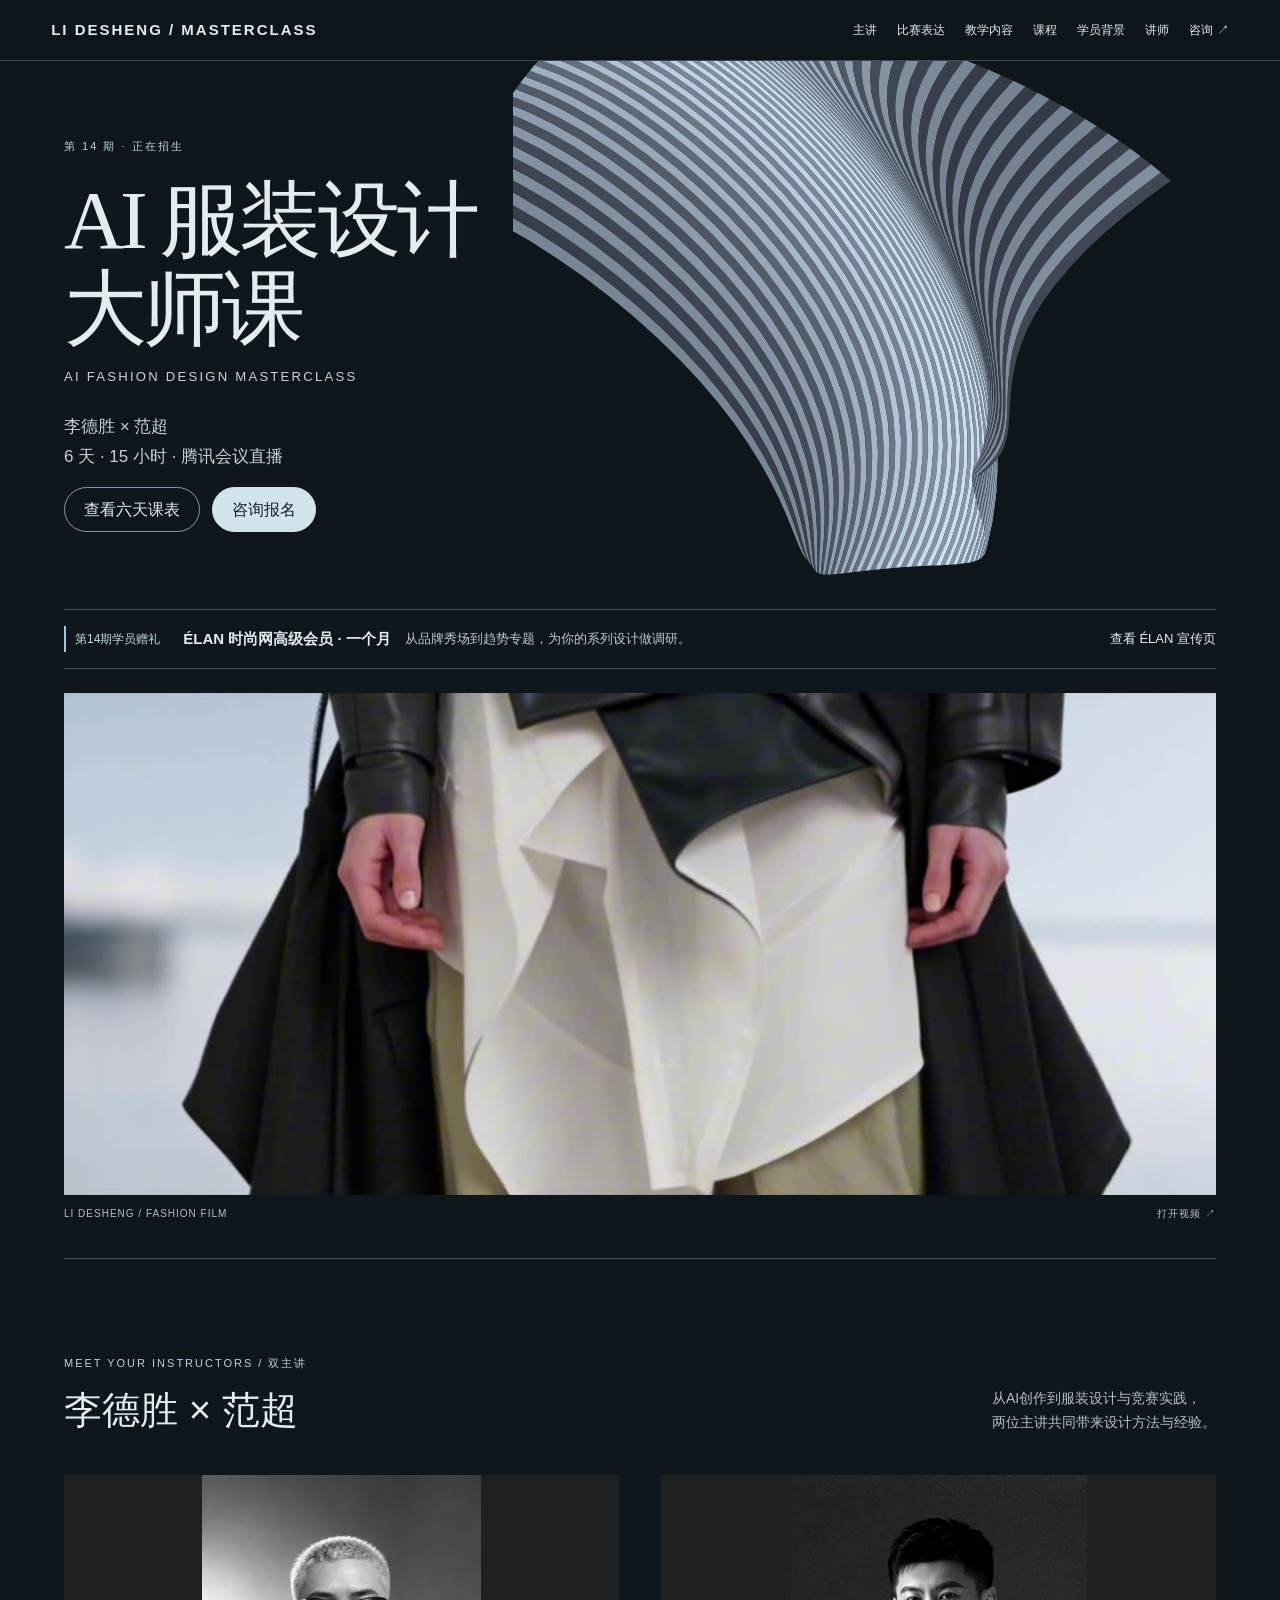
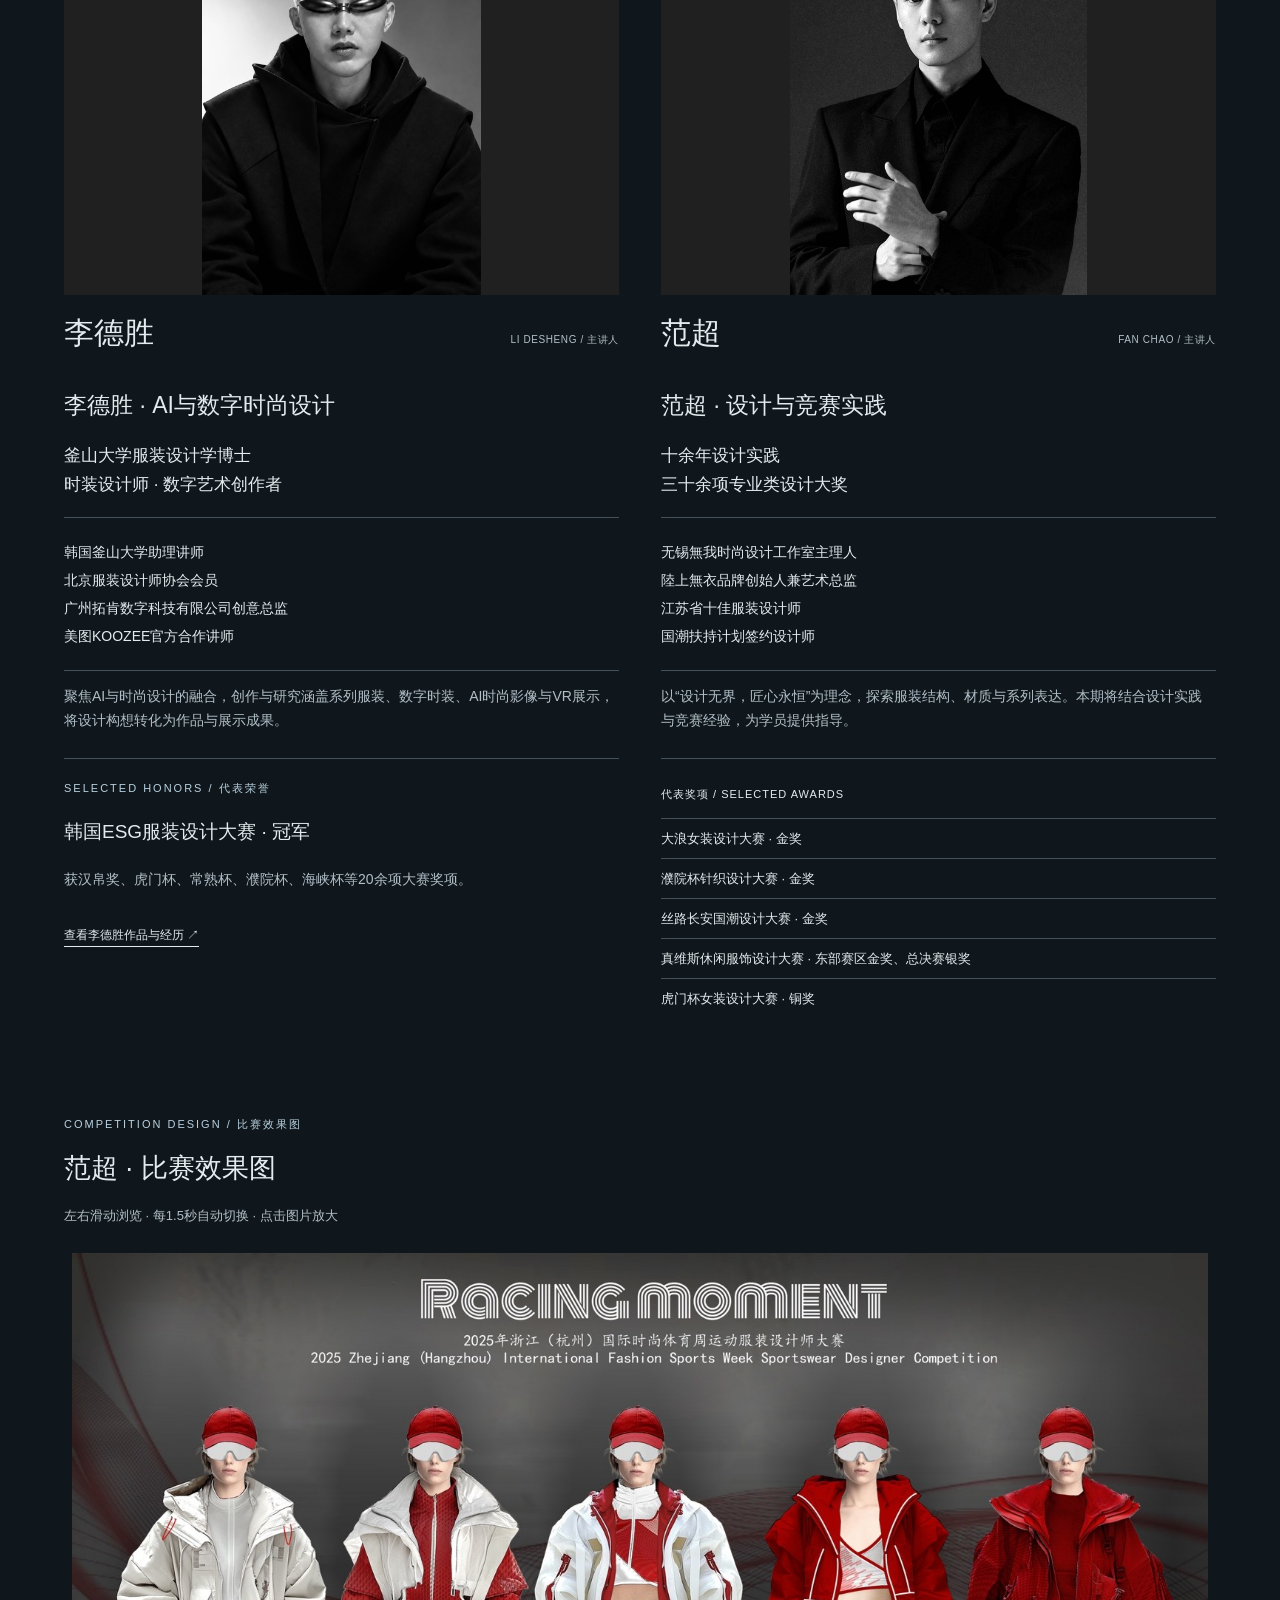
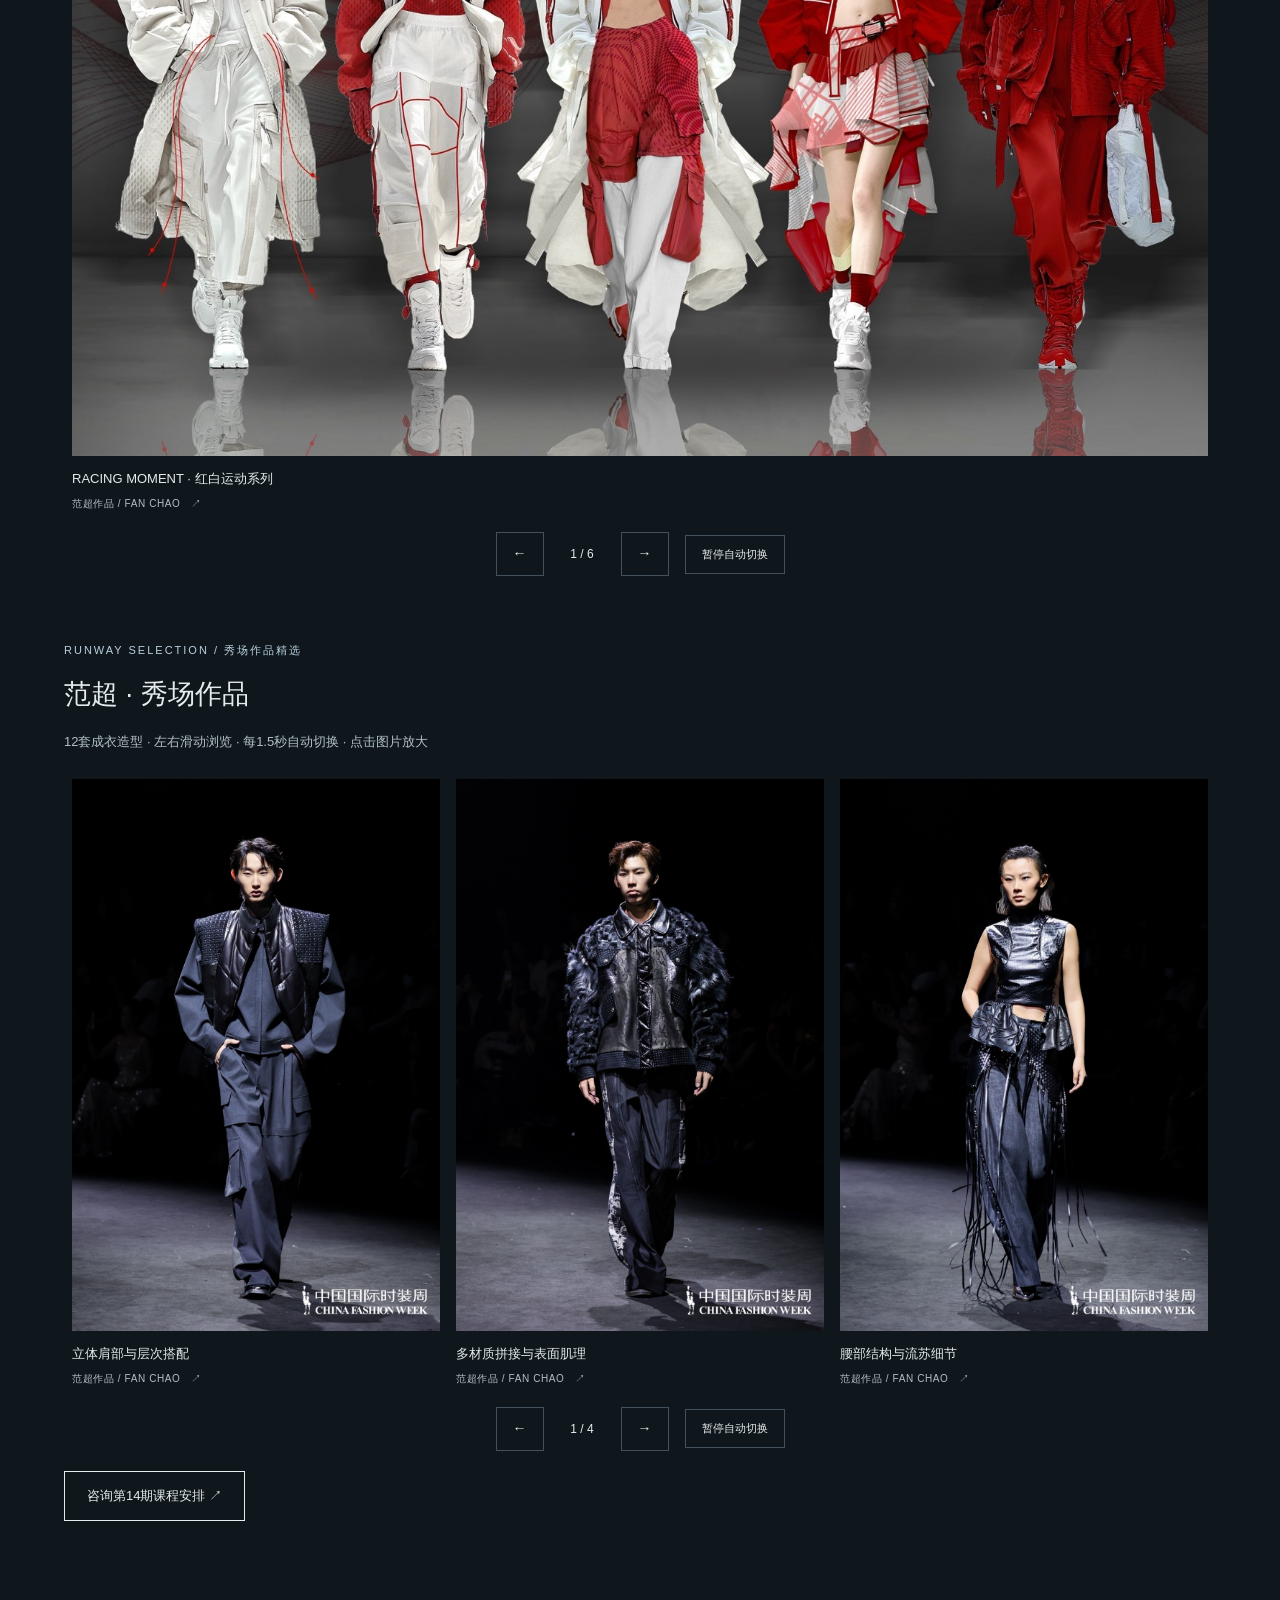
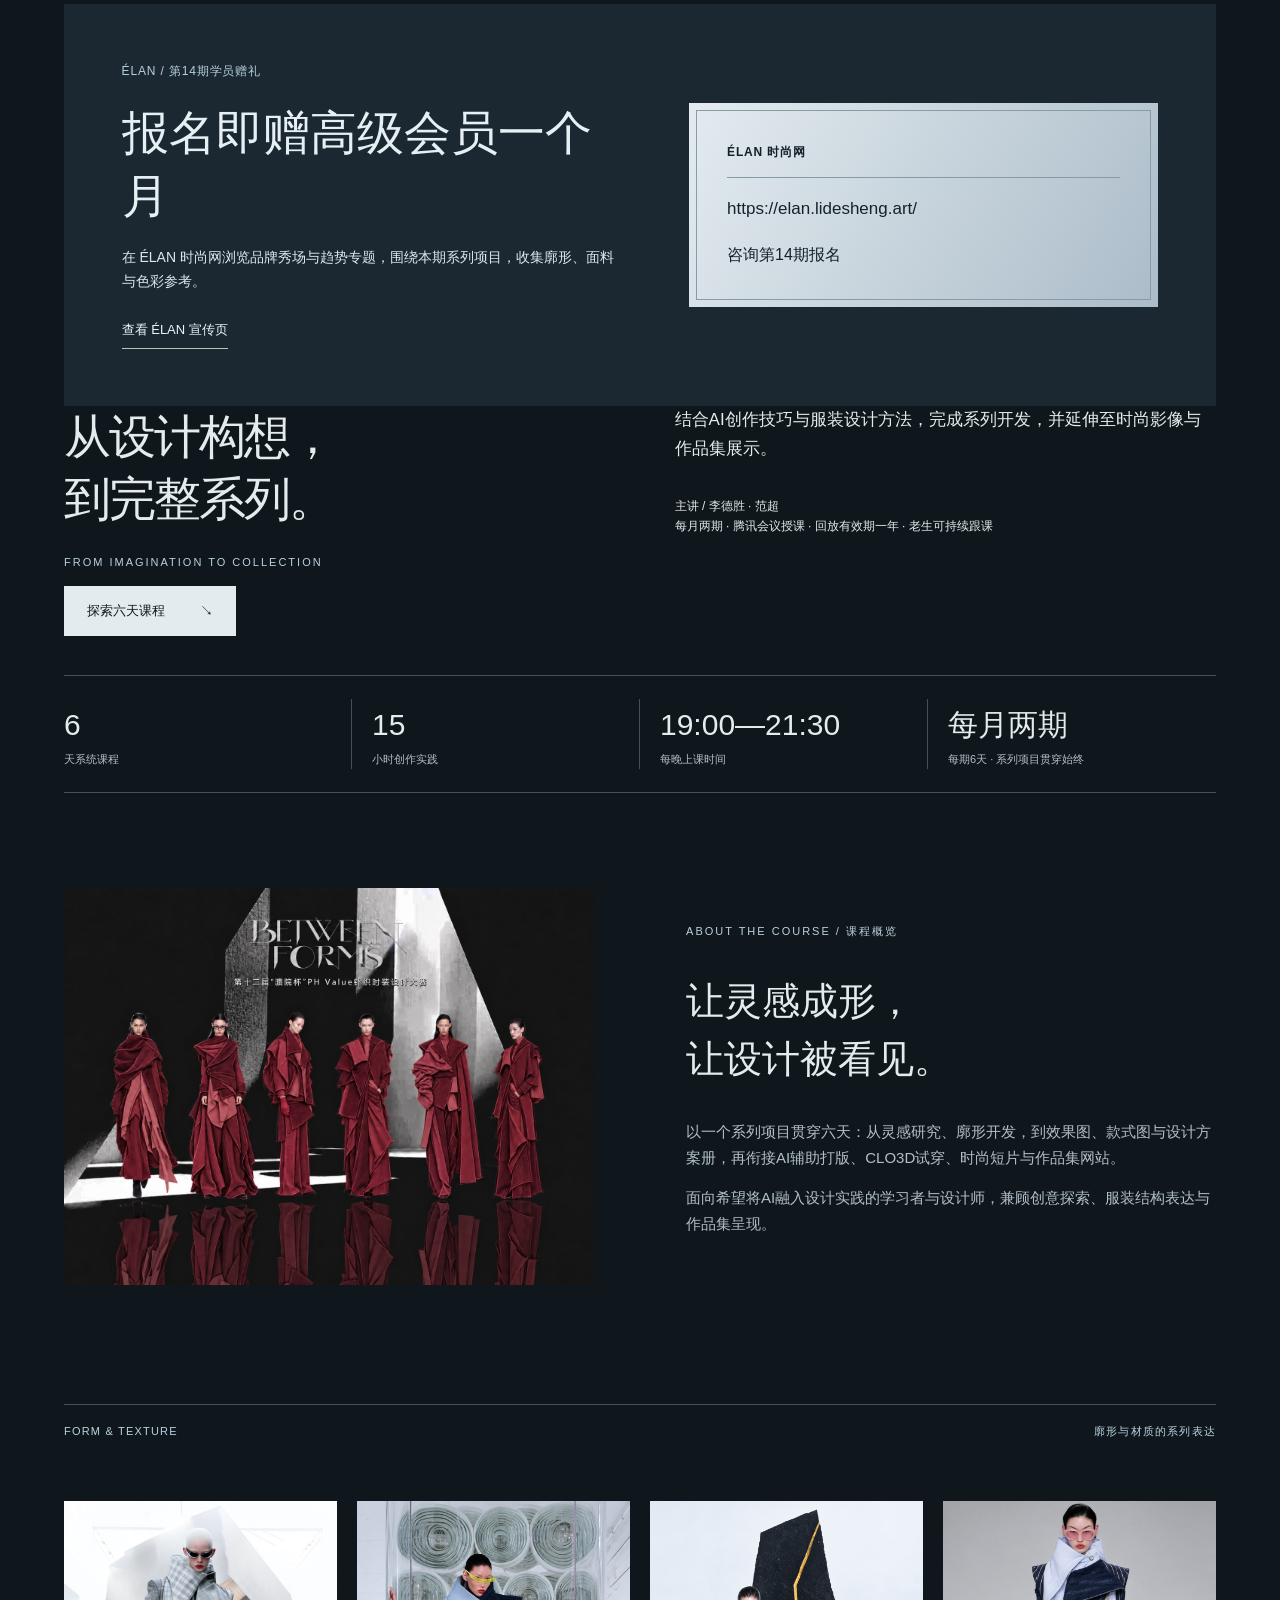
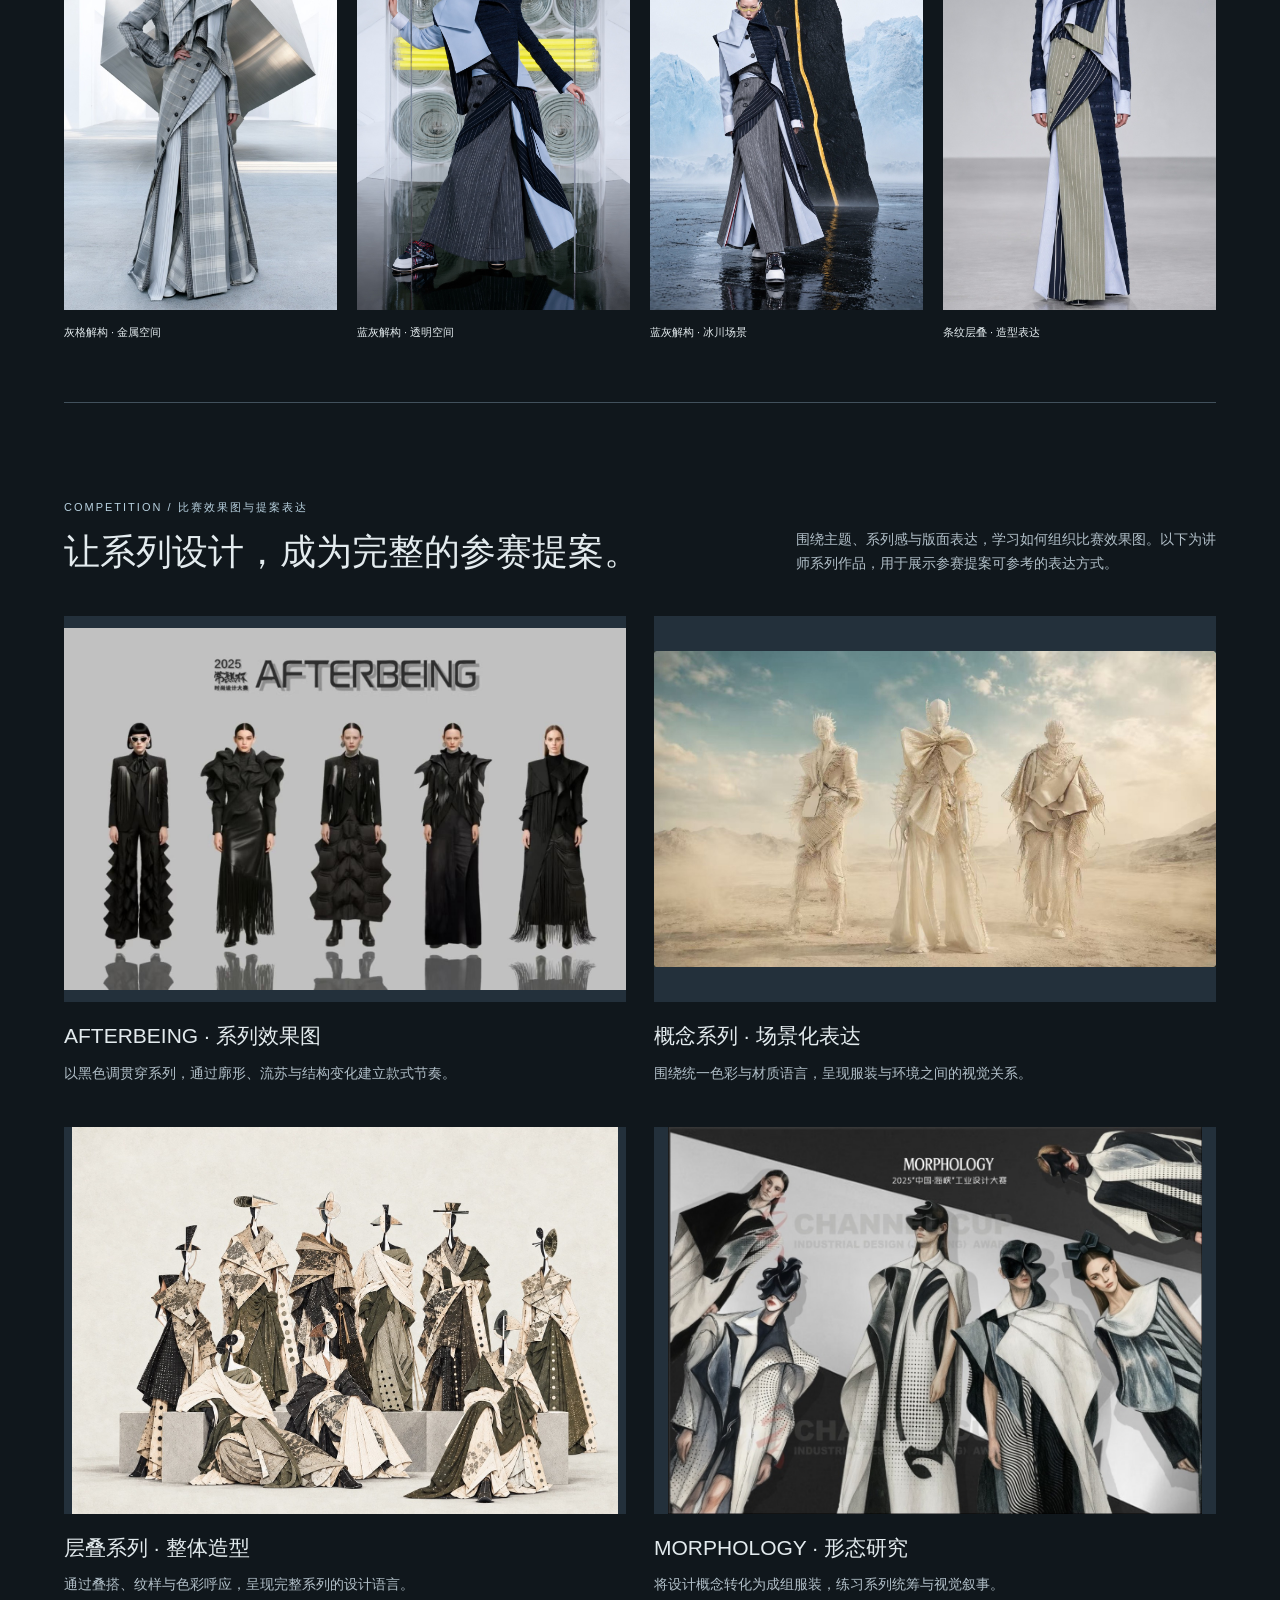
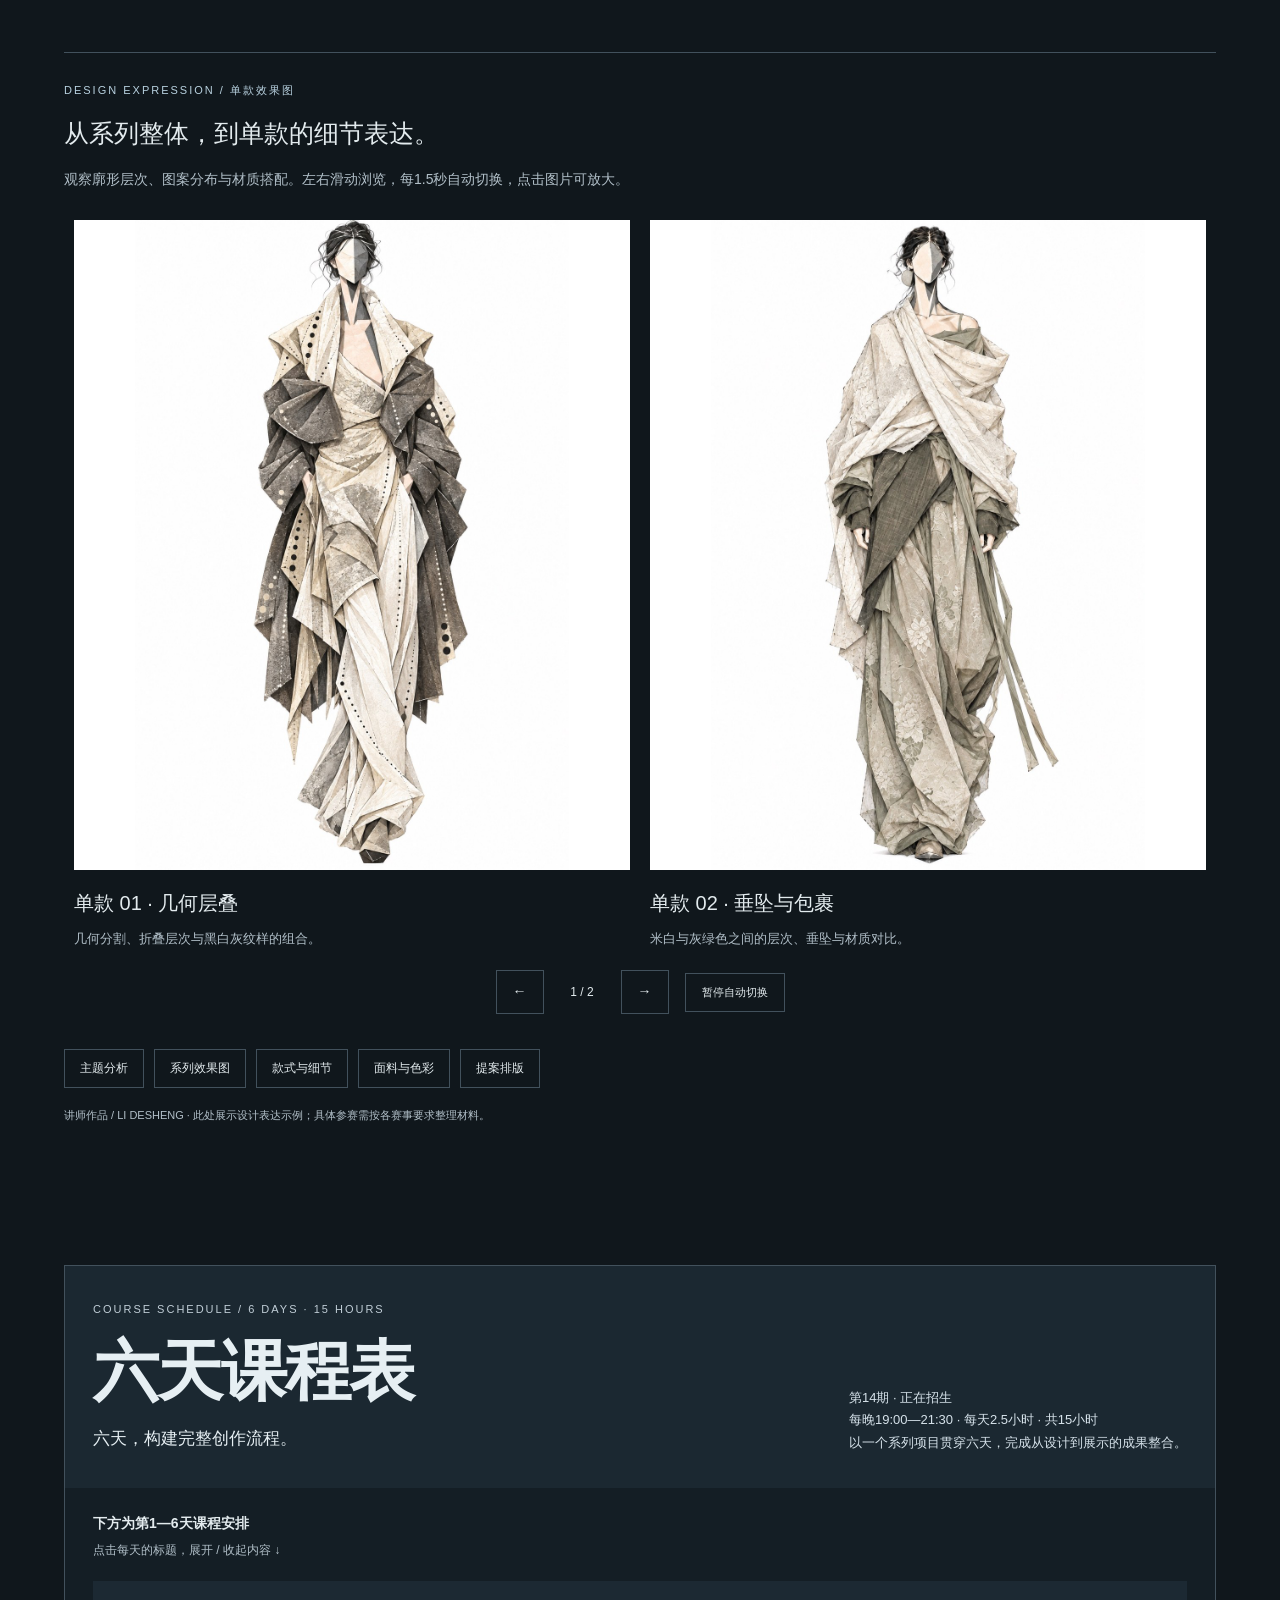
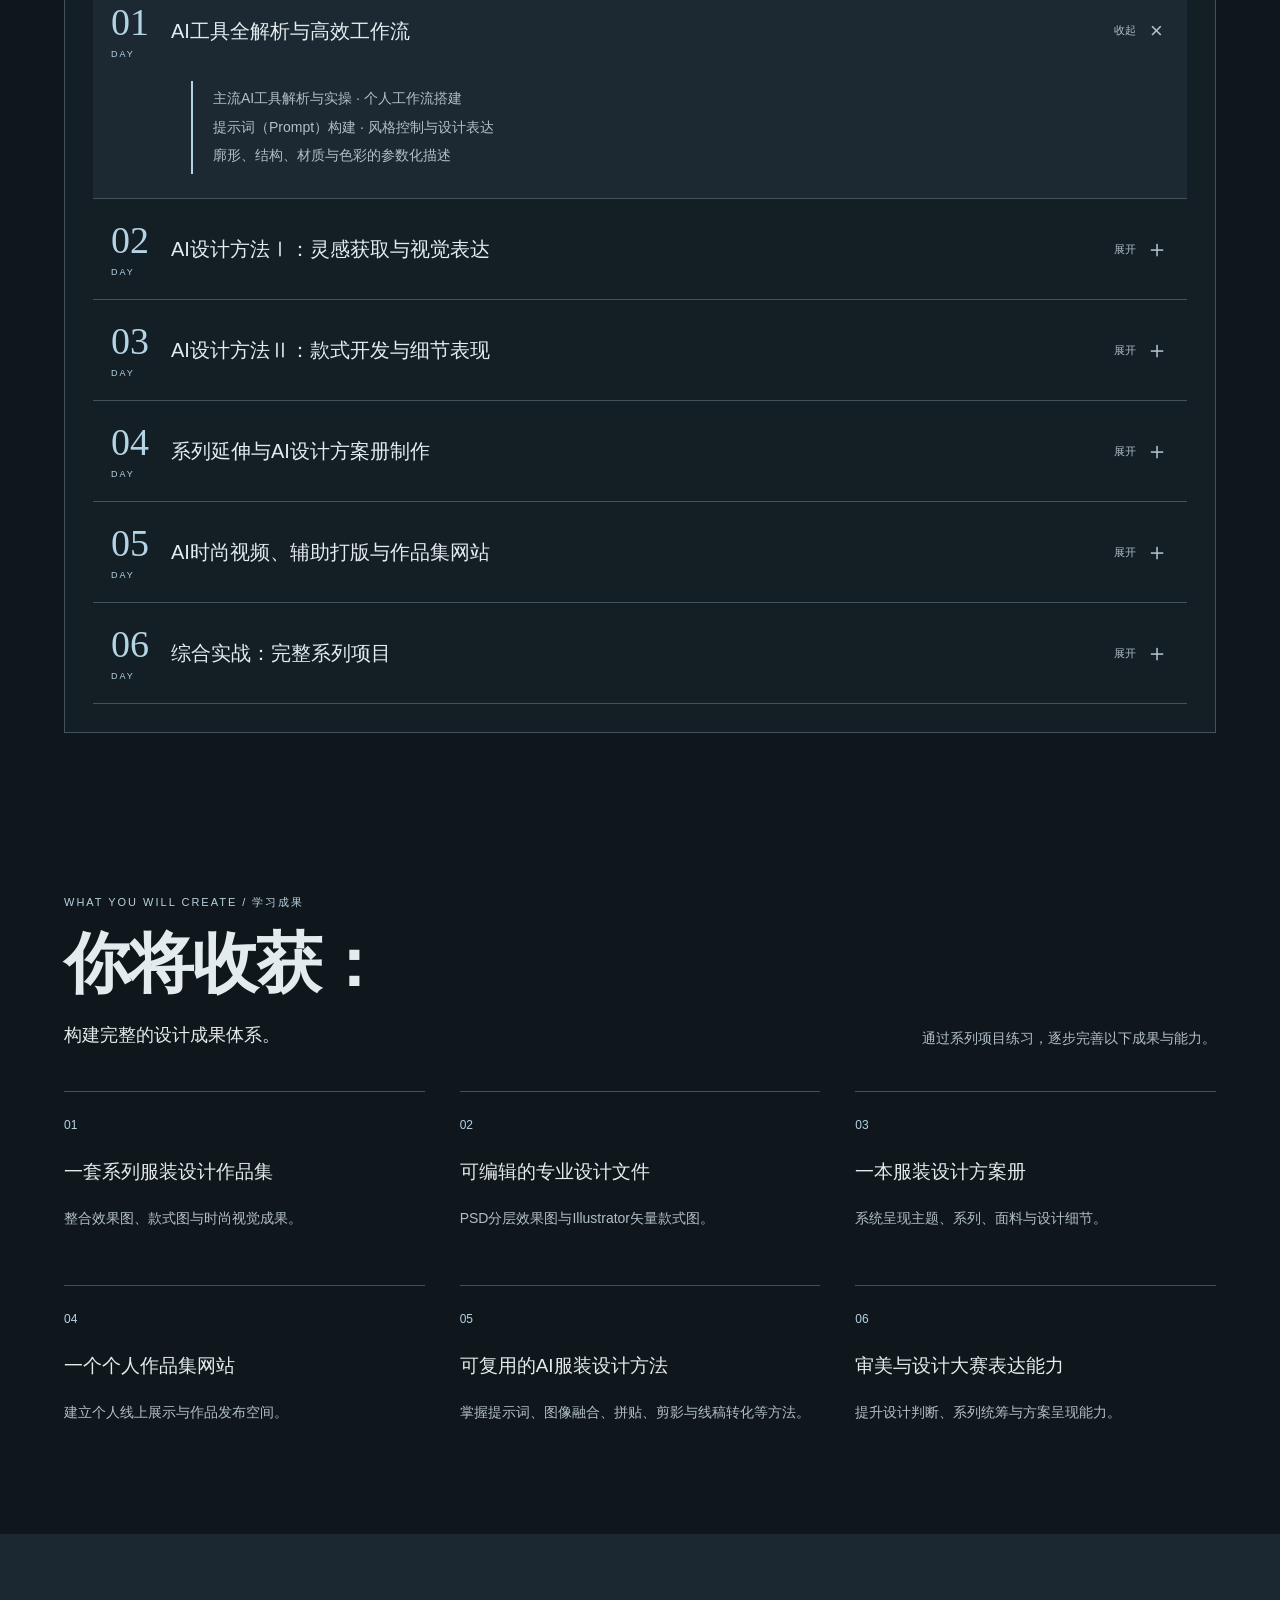
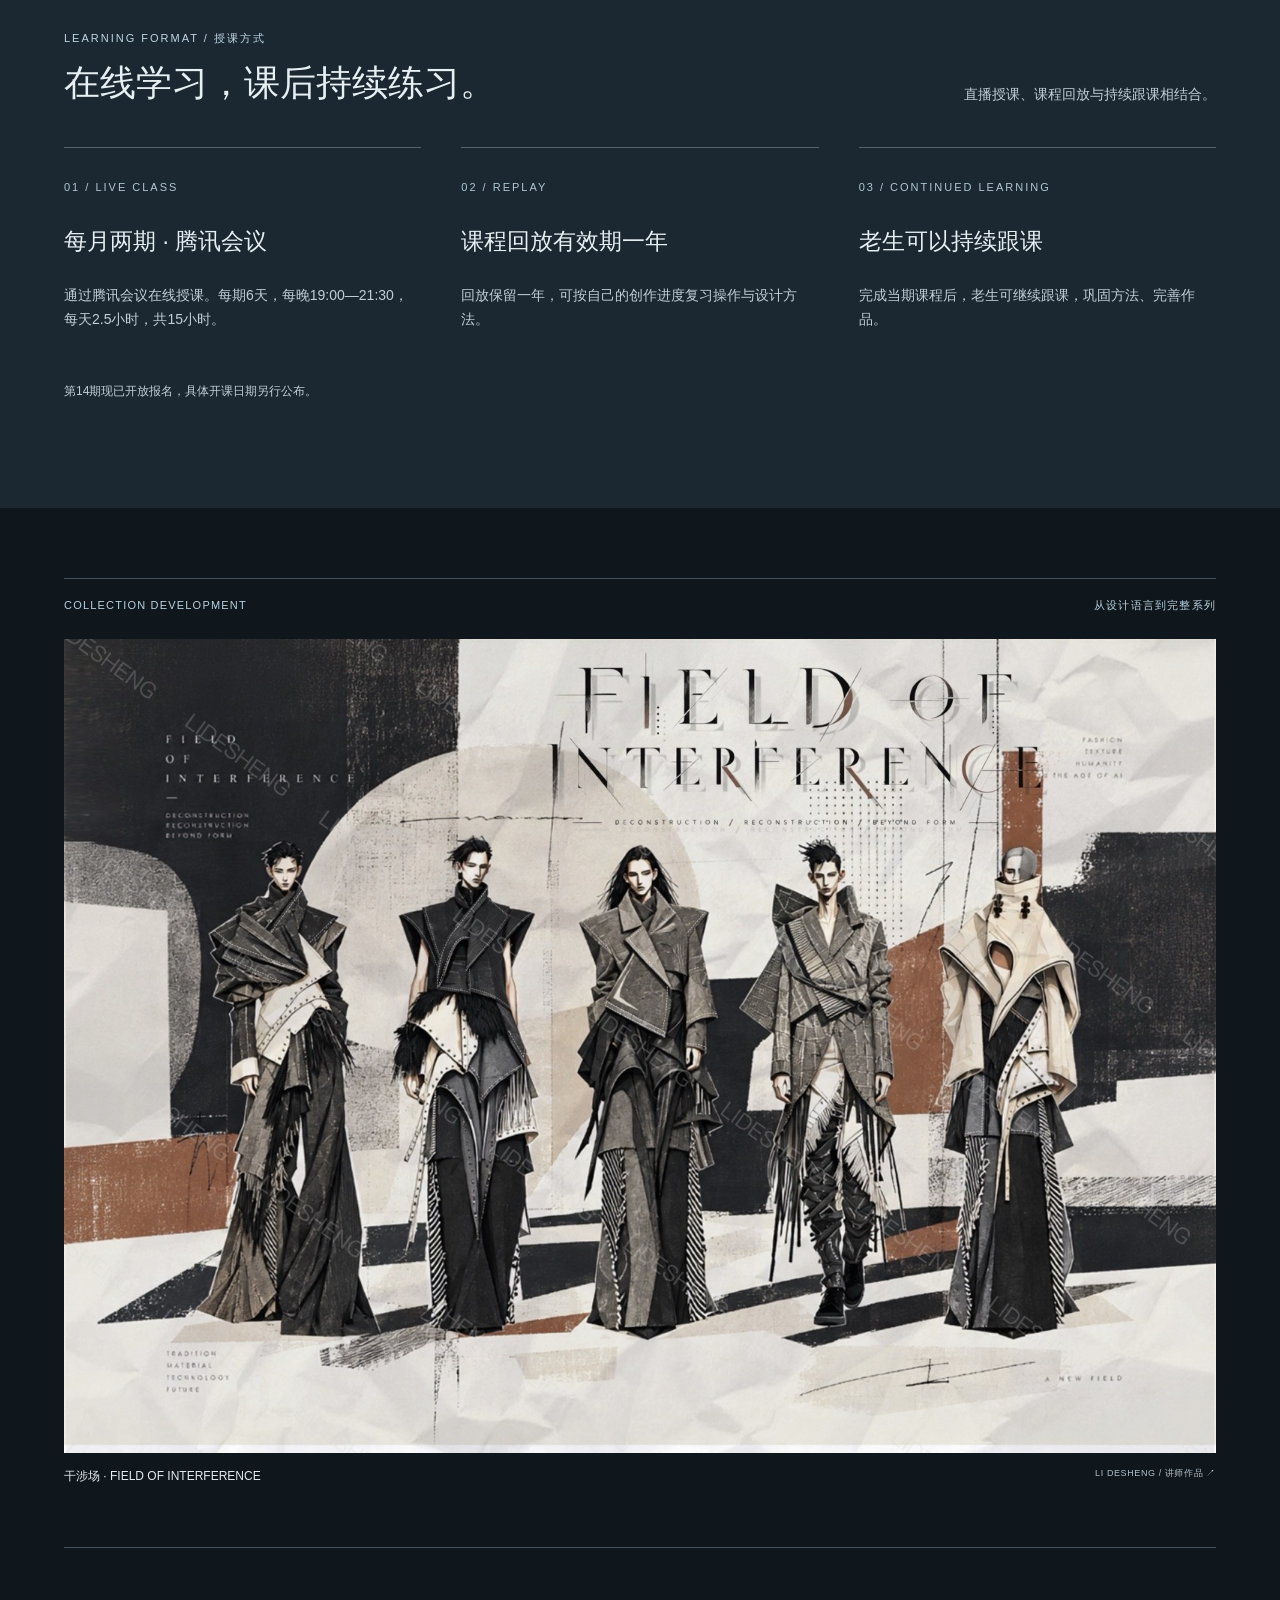
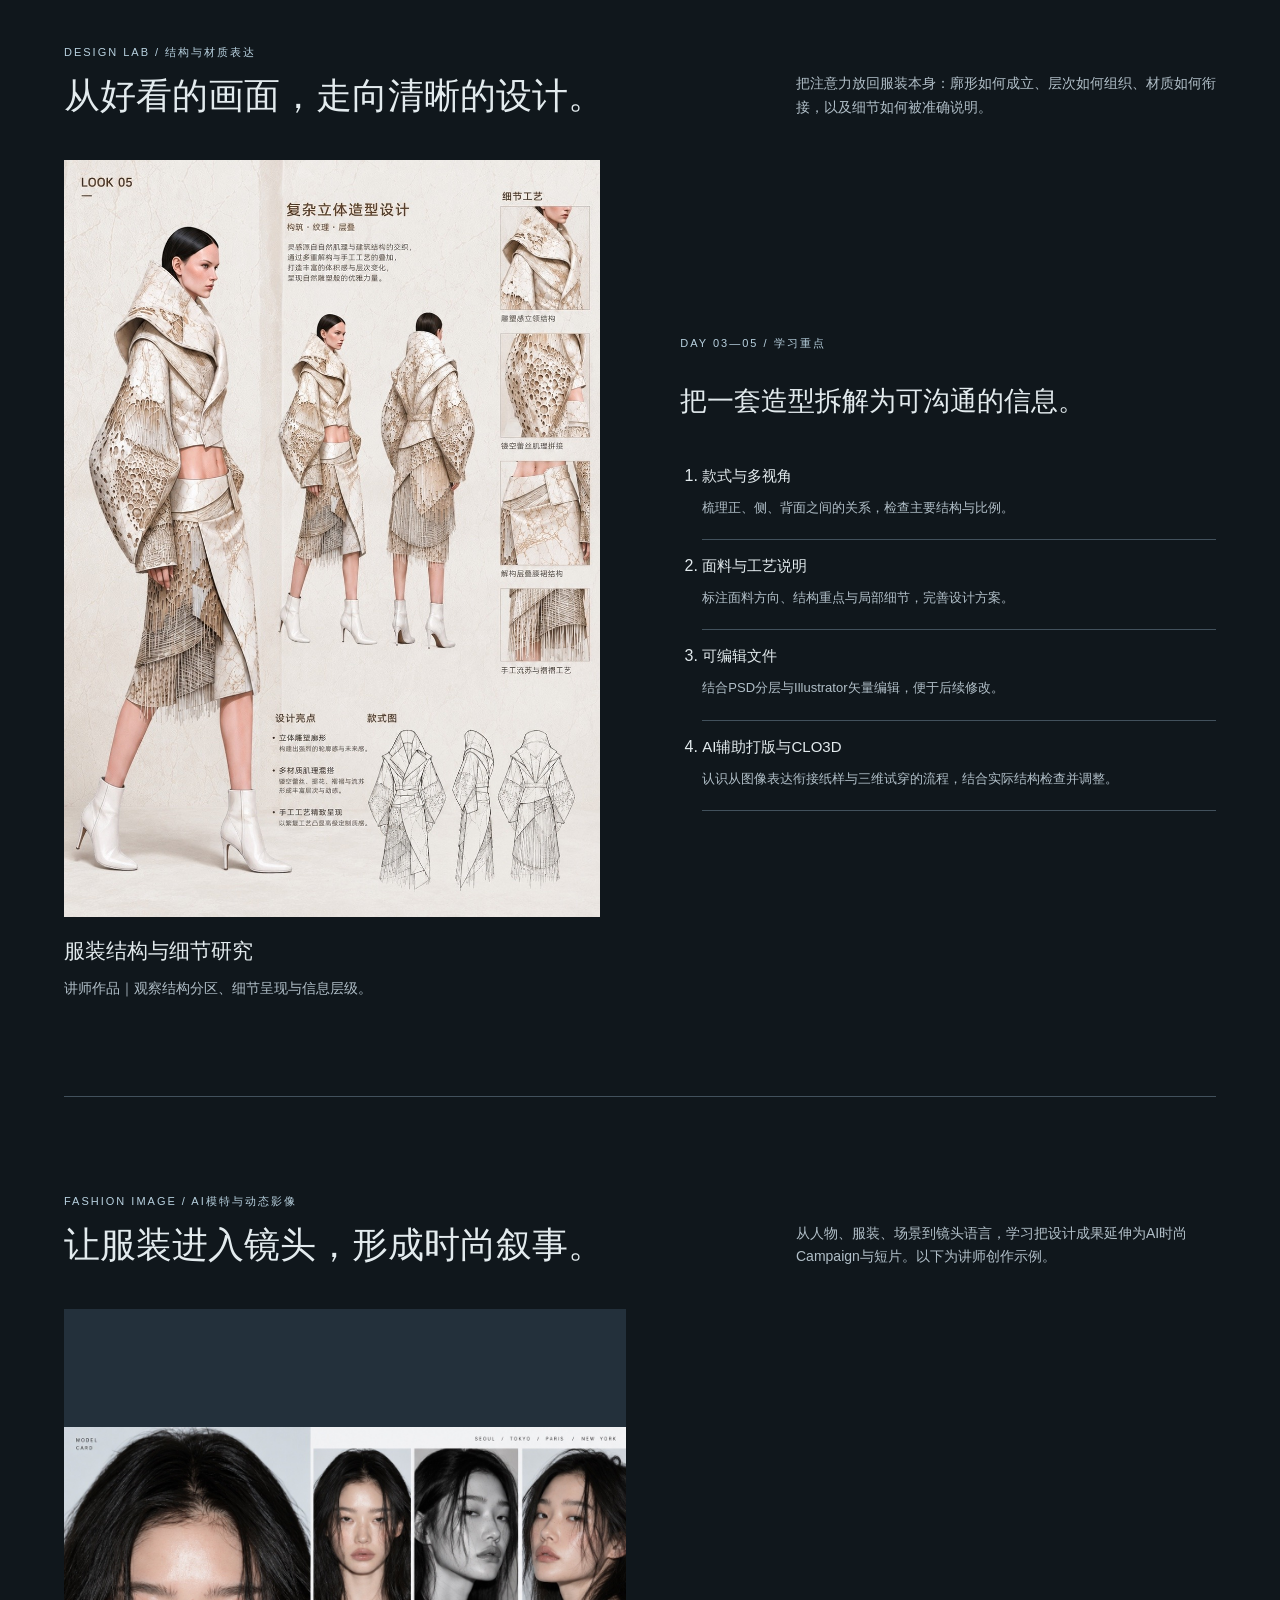
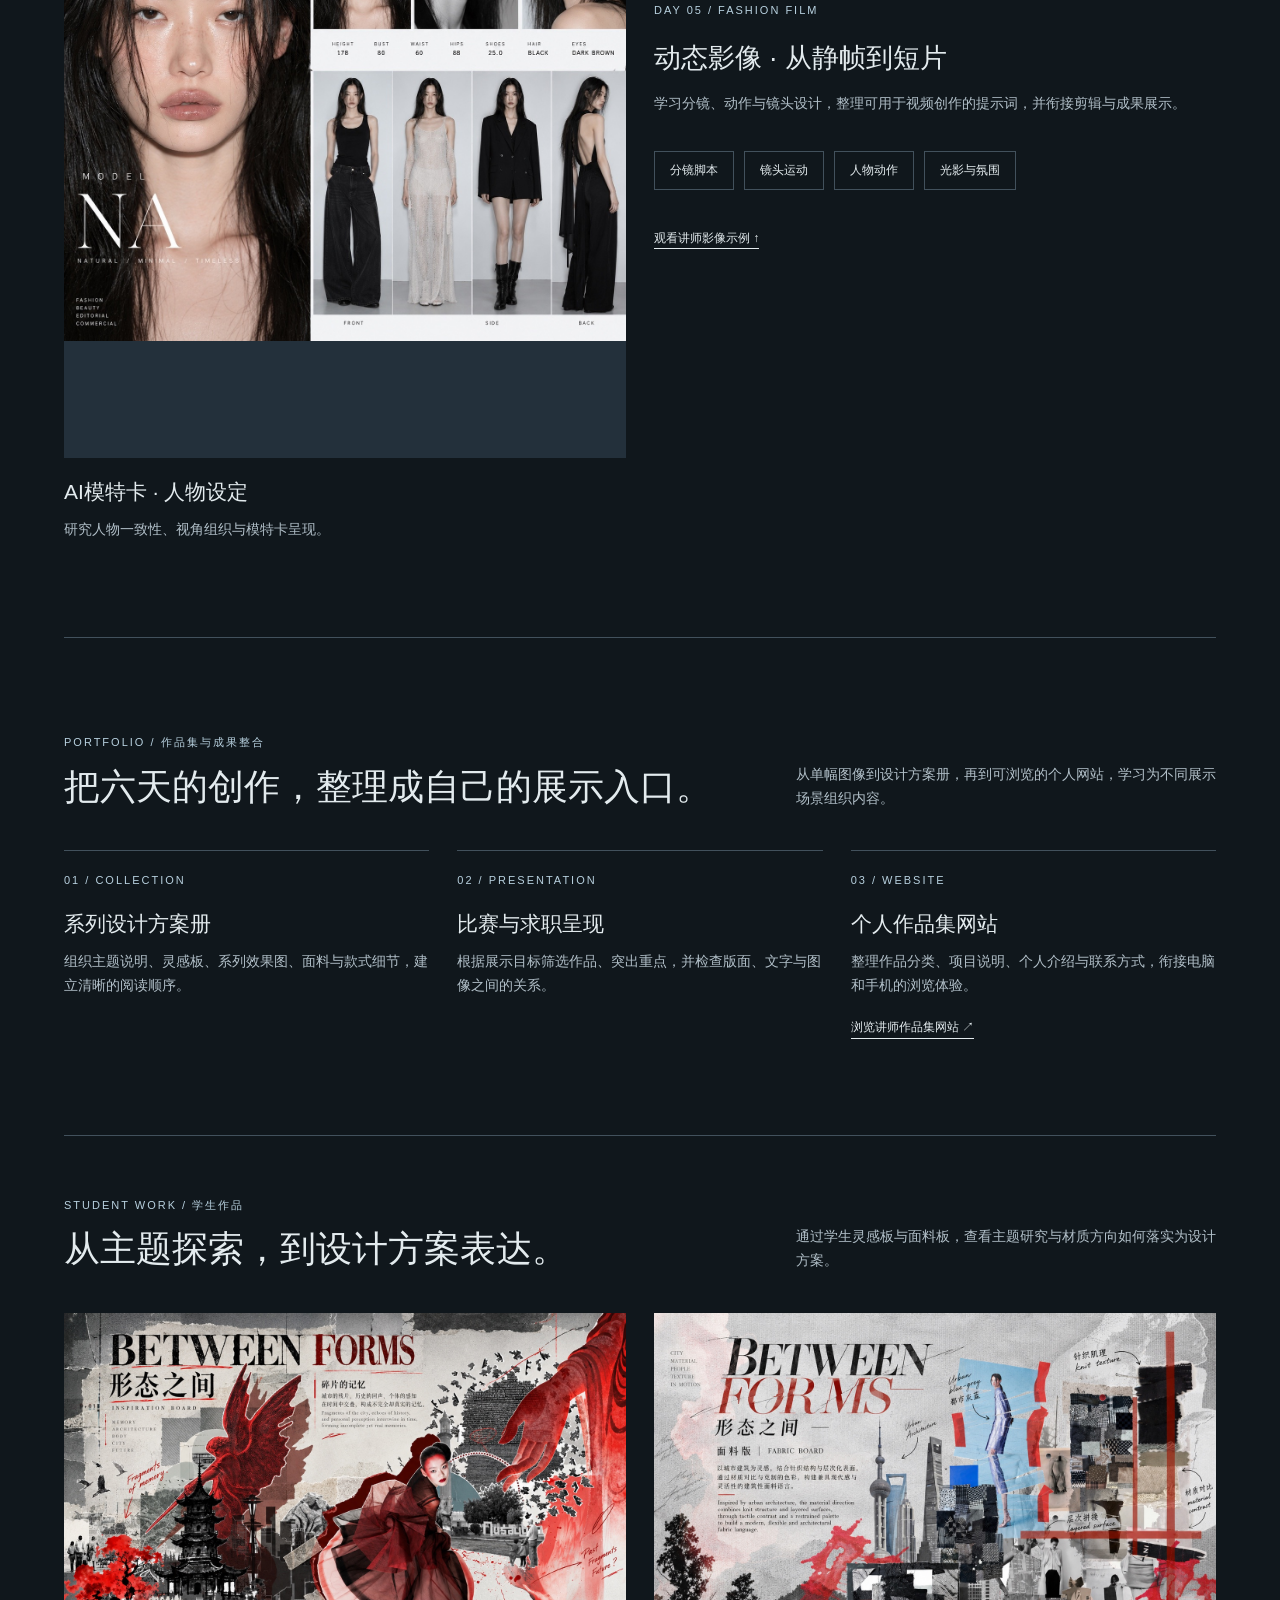
==== commit 7b8bc74a: "Redesign the masterclass around the silver pleated opening" ====
--- a/course/index.html
+++ b/course/index.html
@@ -1,12 +1,12 @@
 <!doctype html><html lang="zh-CN"><head><meta charset="UTF-8"><meta name="viewport" content="width=device-width,initial-scale=1"><title>第14期 AI服装设计大师课｜正在招生</title><meta name="description" content="第14期 AI服装设计大师课正在招生。李德胜、范超共同主讲，6天15小时。报名即赠 ÉLAN 时尚网高级会员一个月。"><style>
-:root{--paper:#f3f1e9;--green:#173e32;--muted:#69746b;--line:#bbc3b8;--red:#9a203e}*{box-sizing:border-box}html{scroll-behavior:smooth;scroll-padding-top:85px}body{margin:0;background:var(--paper);color:var(--green);font-family:Arial,"PingFang SC","Microsoft YaHei",sans-serif;line-height:1.7}a{color:inherit;text-decoration:none}button{font:inherit;color:inherit;cursor:pointer}img{display:block;width:100%}header{position:sticky;top:0;z-index:10;background:#f3f1e9f5;border-bottom:1px solid var(--line);padding:17px 4%;display:flex;justify-content:space-between;align-items:center}.brand{font-size:15px;font-weight:bold;letter-spacing:2px}nav{display:flex;gap:25px;font-size:12px}.wrap{max-width:1440px;margin:auto;padding:0 5%}.eyebrow{font-size:11px;letter-spacing:2px;text-transform:uppercase}.hero{padding-top:36px}.hero h1{font-family:Georgia,serif;font-size:clamp(66px,12.9vw,190px);font-weight:400;letter-spacing:-.055em;line-height:1.02;margin:18px 0 25px}.hero-bottom{display:grid;grid-template-columns:.9fr 1.1fr;gap:7%;align-items:center}.hero h2{font-size:clamp(28px,3.7vw,53px);font-weight:400;letter-spacing:-2px;line-height:1.3;margin:0 0 24px}.hero p{font-size:17px;max-width:390px}.hero-art{display:grid;grid-template-columns:.65fr 1fr;align-items:end;gap:15px}.hero-art figure{margin:0}.hero-art figure:first-child{padding-bottom:38px}.hero-art img{aspect-ratio:2/3;object-fit:cover}.hero-art figcaption{font-size:10px;margin-top:9px;color:var(--muted)}.button{display:inline-flex;gap:35px;align-items:center;padding:13px 22px;background:var(--green);color:var(--paper);font-size:13px;border:1px solid var(--green);margin:20px 0}.secondary{background:transparent;color:var(--green)}.hero-by{font-size:12px;margin-top:30px}.stats{display:grid;grid-template-columns:repeat(4,1fr);border-top:1px solid var(--line);border-bottom:1px solid var(--line);margin-top:45px;padding:23px 0}.stats>div{padding:0 20px;border-right:1px solid var(--line)}.stats>div:first-child{padding-left:0}.stats>div:last-child{border:0}.stats strong{font-size:30px;font-weight:400}.stats small{display:block;font-size:11px;color:var(--muted)}section{padding:95px 0}.section-head{display:flex;justify-content:space-between;gap:30px;margin-bottom:40px}.section-head h2{font-size:36px;line-height:1.3;font-weight:400;margin:12px 0 0}.section-head p{font-size:14px;max-width:420px;color:var(--muted);align-self:end;margin:0}.overview{display:grid;grid-template-columns:1fr 1fr;gap:8%;align-items:center}.overview h2{font-size:clamp(28px,3vw,44px);font-weight:400;line-height:1.5}.overview p{color:var(--muted);font-size:15px}.overview img{aspect-ratio:4/3;object-fit:cover}.label{font-size:11px;color:var(--muted);margin-top:10px}.tags{display:flex;flex-wrap:wrap;gap:8px;margin-top:25px}.tags span{border:1px solid var(--line);font-size:11px;padding:5px 10px}.curriculum{border-top:1px solid var(--line)}details{border-top:1px solid var(--line)}details:last-child{border-bottom:1px solid var(--line)}summary{list-style:none;display:flex;align-items:center;gap:35px;cursor:pointer;padding:22px 0}summary::-webkit-details-marker{display:none}.day{font-family:Georgia,serif;font-size:38px;color:var(--red);line-height:1}.day small{font:9px Arial;display:block;margin-top:8px;letter-spacing:2px}summary h3{font-size:20px;font-weight:400;margin:0;flex:1}.plus{font-size:24px;font-weight:300}details[open] .plus{transform:rotate(45deg)}.lesson{margin:0 0 24px 80px;padding:1px 20px;border-left:2px solid var(--red);color:var(--muted);font-size:14px}.lesson p{margin:5px 0}.format{background:var(--green);color:var(--paper)}.format .section-head p{color:#c2cec6}.format-grid{display:grid;grid-template-columns:repeat(3,1fr);gap:40px}.format article{border-top:1px solid #ffffff45;padding-top:24px}.format article span{font-size:11px;letter-spacing:2px;color:#bac9bd}.format h3{font-size:23px;font-weight:400}.format p{font-size:14px;color:#c2cec6}.notice{font-size:12px!important;margin-top:35px}.outcomes{display:grid;grid-template-columns:repeat(3,1fr);gap:40px 35px}.outcomes article{border-top:1px solid var(--line);padding-top:18px}.outcomes span{font-size:12px;color:var(--red)}.outcomes h3{font-size:19px;font-weight:400}.outcomes p{font-size:14px;color:var(--muted)}.works{padding-top:10px}.works-grid{display:grid;grid-template-columns:1.3fr .85fr .85fr;gap:24px}.works figure{margin:0}.works img{height:360px;object-fit:cover}.works figcaption{font-size:12px;margin-top:12px}.works-grid figure:first-child img{object-fit:contain;background:#e5e5df}.tutor{border-top:1px solid var(--line);display:grid;grid-template-columns:.65fr 1.35fr;gap:10%;align-items:center}.tutor img{max-width:350px;filter:grayscale(1)}.tutor h2{font-size:50px;font-weight:400;margin:15px 0}.tutor h2 small{font-size:18px;margin-left:20px}.tutor .lead{font-size:20px}.tutor p{color:var(--muted);font-size:14px}.roles{padding:20px 0;border-top:1px solid var(--line);border-bottom:1px solid var(--line);font-size:14px;line-height:2}.materials{border-top:1px solid var(--line)}.posters{display:grid;grid-template-columns:1fr 1fr;gap:35px;max-width:850px;margin:auto}.image-open{padding:0;background:none;border:0;width:100%;text-align:left}.posters img{height:480px;object-fit:contain;background:#eae9e3}.posters span{display:block;font-size:12px;margin-top:12px}.contact{padding:65px 0;background:#e3e7dd}.contact-inner{display:flex;justify-content:space-between;align-items:center;gap:30px}.contact h2{font-size:34px;font-weight:400;margin:10px 0}.contact p{font-size:13px;color:var(--muted)}.contact-actions{min-width:260px}.contact-actions button{width:100%;margin:0 0 10px;justify-content:space-between}.contact-actions a{font-size:13px;border-bottom:1px solid}.status{display:block;font-size:12px;min-height:25px}footer{padding:24px 5%;font-size:10px;letter-spacing:1px;display:flex;justify-content:space-between}dialog{border:0;background:var(--paper);padding:50px 15px 15px;max-width:95vw;max-height:95dvh}dialog::backdrop{background:#102018d9}dialog img{max-height:80dvh;width:auto;max-width:88vw;object-fit:contain}dialog button{position:absolute;top:10px;right:15px;border:0;background:none;padding:5px}a:focus-visible,button:focus-visible,summary:focus-visible{outline:2px solid var(--red);outline-offset:5px}
+:root{--paper:#10171c;--green:#e3ebee;--muted:#b1bfc8;--line:#42515c;--red:#b3d4e5}*{box-sizing:border-box}html{scroll-behavior:smooth;scroll-padding-top:85px}body{margin:0;background:var(--paper);color:var(--green);font-family:Arial,"PingFang SC","Microsoft YaHei",sans-serif;line-height:1.7}a{color:inherit;text-decoration:none}button{font:inherit;color:inherit;cursor:pointer}img{display:block;width:100%}header{position:sticky;top:0;z-index:10;background:#10171cf5;border-bottom:1px solid var(--line);padding:17px 4%;display:flex;justify-content:space-between;align-items:center}.brand{font-size:15px;font-weight:bold;letter-spacing:2px}nav{display:flex;gap:25px;font-size:12px}.wrap{max-width:1440px;margin:auto;padding:0 5%}.eyebrow{font-size:11px;letter-spacing:2px;text-transform:uppercase}.hero{padding-top:36px}.hero h1{font-family:Georgia,serif;font-size:clamp(66px,12.9vw,190px);font-weight:400;letter-spacing:-.055em;line-height:1.02;margin:18px 0 25px}.hero-bottom{display:grid;grid-template-columns:.9fr 1.1fr;gap:7%;align-items:center}.hero h2{font-size:clamp(28px,3.7vw,53px);font-weight:400;letter-spacing:-2px;line-height:1.3;margin:0 0 24px}.hero p{font-size:17px;max-width:390px}.hero-art{display:grid;grid-template-columns:.65fr 1fr;align-items:end;gap:15px}.hero-art figure{margin:0}.hero-art figure:first-child{padding-bottom:38px}.hero-art img{aspect-ratio:2/3;object-fit:cover}.hero-art figcaption{font-size:10px;margin-top:9px;color:var(--muted)}.button{display:inline-flex;gap:35px;align-items:center;padding:13px 22px;background:var(--green);color:var(--paper);font-size:13px;border:1px solid var(--green);margin:20px 0}.secondary{background:transparent;color:var(--green)}.hero-by{font-size:12px;margin-top:30px}.stats{display:grid;grid-template-columns:repeat(4,1fr);border-top:1px solid var(--line);border-bottom:1px solid var(--line);margin-top:45px;padding:23px 0}.stats>div{padding:0 20px;border-right:1px solid var(--line)}.stats>div:first-child{padding-left:0}.stats>div:last-child{border:0}.stats strong{font-size:30px;font-weight:400}.stats small{display:block;font-size:11px;color:var(--muted)}section{padding:95px 0}.section-head{display:flex;justify-content:space-between;gap:30px;margin-bottom:40px}.section-head h2{font-size:36px;line-height:1.3;font-weight:400;margin:12px 0 0}.section-head p{font-size:14px;max-width:420px;color:var(--muted);align-self:end;margin:0}.overview{display:grid;grid-template-columns:1fr 1fr;gap:8%;align-items:center}.overview h2{font-size:clamp(28px,3vw,44px);font-weight:400;line-height:1.5}.overview p{color:var(--muted);font-size:15px}.overview img{aspect-ratio:4/3;object-fit:cover}.label{font-size:11px;color:var(--muted);margin-top:10px}.tags{display:flex;flex-wrap:wrap;gap:8px;margin-top:25px}.tags span{border:1px solid var(--line);font-size:11px;padding:5px 10px}.curriculum{border-top:1px solid var(--line)}details{border-top:1px solid var(--line)}details:last-child{border-bottom:1px solid var(--line)}summary{list-style:none;display:flex;align-items:center;gap:35px;cursor:pointer;padding:22px 0}summary::-webkit-details-marker{display:none}.day{font-family:Georgia,serif;font-size:38px;color:var(--red);line-height:1}.day small{font:9px Arial;display:block;margin-top:8px;letter-spacing:2px}summary h3{font-size:20px;font-weight:400;margin:0;flex:1}.plus{font-size:24px;font-weight:300}details[open] .plus{transform:rotate(45deg)}.lesson{margin:0 0 24px 80px;padding:1px 20px;border-left:2px solid var(--red);color:var(--muted);font-size:14px}.lesson p{margin:5px 0}.format{background:var(--green);color:var(--paper)}.format .section-head p{color:#c1ced7}.format-grid{display:grid;grid-template-columns:repeat(3,1fr);gap:40px}.format article{border-top:1px solid #ffffff45;padding-top:24px}.format article span{font-size:11px;letter-spacing:2px;color:#b1c7d4}.format h3{font-size:23px;font-weight:400}.format p{font-size:14px;color:#c1ced7}.notice{font-size:12px!important;margin-top:35px}.outcomes{display:grid;grid-template-columns:repeat(3,1fr);gap:40px 35px}.outcomes article{border-top:1px solid var(--line);padding-top:18px}.outcomes span{font-size:12px;color:var(--red)}.outcomes h3{font-size:19px;font-weight:400}.outcomes p{font-size:14px;color:var(--muted)}.works{padding-top:10px}.works-grid{display:grid;grid-template-columns:1.3fr .85fr .85fr;gap:24px}.works figure{margin:0}.works img{height:360px;object-fit:cover}.works figcaption{font-size:12px;margin-top:12px}.works-grid figure:first-child img{object-fit:contain;background:#25323c}.tutor{border-top:1px solid var(--line);display:grid;grid-template-columns:.65fr 1.35fr;gap:10%;align-items:center}.tutor img{max-width:350px;filter:grayscale(1)}.tutor h2{font-size:50px;font-weight:400;margin:15px 0}.tutor h2 small{font-size:18px;margin-left:20px}.tutor .lead{font-size:20px}.tutor p{color:var(--muted);font-size:14px}.roles{padding:20px 0;border-top:1px solid var(--line);border-bottom:1px solid var(--line);font-size:14px;line-height:2}.materials{border-top:1px solid var(--line)}.posters{display:grid;grid-template-columns:1fr 1fr;gap:35px;max-width:850px;margin:auto}.image-open{padding:0;background:none;border:0;width:100%;text-align:left}.posters img{height:480px;object-fit:contain;background:#28333c}.posters span{display:block;font-size:12px;margin-top:12px}.contact{padding:65px 0;background:#19252e}.contact-inner{display:flex;justify-content:space-between;align-items:center;gap:30px}.contact h2{font-size:34px;font-weight:400;margin:10px 0}.contact p{font-size:13px;color:var(--muted)}.contact-actions{min-width:260px}.contact-actions button{width:100%;margin:0 0 10px;justify-content:space-between}.contact-actions a{font-size:13px;border-bottom:1px solid}.status{display:block;font-size:12px;min-height:25px}footer{padding:24px 5%;font-size:10px;letter-spacing:1px;display:flex;justify-content:space-between}dialog{border:0;background:var(--paper);padding:50px 15px 15px;max-width:95vw;max-height:95dvh}dialog::backdrop{background:#080e13eb}dialog img{max-height:80dvh;width:auto;max-width:88vw;object-fit:contain}dialog button{position:absolute;top:10px;right:15px;border:0;background:none;padding:5px}a:focus-visible,button:focus-visible,summary:focus-visible{outline:2px solid var(--red);outline-offset:5px}
 @media(max-width:750px){header{padding:15px 5%}.brand{font-size:12px}nav{gap:15px;font-size:11px}nav a:nth-child(3){display:none}.hero{padding-top:25px}.hero h1{font-size:15vw;margin-bottom:30px}.hero-bottom{grid-template-columns:1fr;gap:25px}.hero h2{font-size:34px}.hero p{font-size:15px}.hero-by{margin-top:8px}.hero-art{gap:12px}.hero-art img{max-height:410px}.stats{grid-template-columns:1fr 1fr;gap:20px;margin-top:30px}.stats>div{padding:0!important;border:0}.stats strong{font-size:25px}section{padding:60px 0}.section-head{display:block;margin-bottom:28px}.section-head h2{font-size:28px}.section-head p{margin-top:20px}.overview{grid-template-columns:1fr;gap:22px}.overview h2{font-size:30px}.overview img{order:2}summary{gap:18px}summary h3{font-size:16px}.day{font-size:30px}.lesson{margin-left:53px;padding-left:13px;font-size:13px}.format-grid{grid-template-columns:1fr;gap:22px}.format h3{margin:12px 0}.outcomes{grid-template-columns:1fr 1fr;gap:25px 20px}.outcomes h3{font-size:17px}.outcomes p{font-size:12px}.works-grid{grid-template-columns:1fr 1fr;gap:20px 12px}.works-grid figure:first-child{grid-column:1/-1}.works img{height:260px}.works-grid figure:first-child img{height:auto}.tutor{grid-template-columns:1fr;gap:25px}.tutor img{width:180px}.tutor h2{font-size:38px}.posters{gap:12px}.posters img{height:260px}.contact-inner{display:block}.contact h2{font-size:29px}.contact-actions{margin-top:25px}.contact-actions button{max-width:340px}footer{font-size:9px;gap:15px}}@media(prefers-reduced-motion:reduce){html{scroll-behavior:auto}}
-.difference{border-top:1px solid var(--line)}.signature{border-left:3px solid var(--red);padding:22px 30px;background:#e7e9df;margin-bottom:35px}.signature h3{font-size:27px;font-weight:400;margin:10px 0}.signature p{font-size:14px;max-width:950px;color:var(--muted)}.comparison{overflow-x:auto}.comparison table{border-collapse:collapse;width:100%;font-size:14px;text-align:left}.comparison th,.comparison td{padding:20px 18px;border-bottom:1px solid var(--line);vertical-align:top}.comparison thead th{font-weight:400;font-size:12px;color:var(--muted);border-top:1px solid var(--line)}.comparison th:first-child{width:15%;font-weight:400}.comparison td:nth-child(2){color:var(--muted);width:32%}.comparison td:last-child{background:#e7e9df}.workflow{display:flex;flex-wrap:wrap;gap:12px;align-items:center;margin-top:35px;font-size:13px}.workflow span{border:1px solid var(--line);padding:8px 12px}.workflow b{font-weight:400}.system-promise{font-size:20px;margin:24px 0 0}@media(max-width:750px){.signature{padding:18px}.signature h3{font-size:23px}.comparison th,.comparison td{padding:14px 9px;font-size:12px}.comparison th:first-child{width:19%}.workflow{gap:8px;font-size:11px}.workflow span{padding:6px 8px}.system-promise{font-size:17px}}
+.difference{border-top:1px solid var(--line)}.signature{border-left:3px solid var(--red);padding:22px 30px;background:#1a252d;margin-bottom:35px}.signature h3{font-size:27px;font-weight:400;margin:10px 0}.signature p{font-size:14px;max-width:950px;color:var(--muted)}.comparison{overflow-x:auto}.comparison table{border-collapse:collapse;width:100%;font-size:14px;text-align:left}.comparison th,.comparison td{padding:20px 18px;border-bottom:1px solid var(--line);vertical-align:top}.comparison thead th{font-weight:400;font-size:12px;color:var(--muted);border-top:1px solid var(--line)}.comparison th:first-child{width:15%;font-weight:400}.comparison td:nth-child(2){color:var(--muted);width:32%}.comparison td:last-child{background:#1a252d}.workflow{display:flex;flex-wrap:wrap;gap:12px;align-items:center;margin-top:35px;font-size:13px}.workflow span{border:1px solid var(--line);padding:8px 12px}.workflow b{font-weight:400}.system-promise{font-size:20px;margin:24px 0 0}@media(max-width:750px){.signature{padding:18px}.signature h3{font-size:23px}.comparison th,.comparison td{padding:14px 9px;font-size:12px}.comparison th:first-child{width:19%}.workflow{gap:8px;font-size:11px}.workflow span{padding:6px 8px}.system-promise{font-size:17px}}
 .learners{border-top:1px solid var(--line)}.learner-layout{display:grid;grid-template-columns:.8fr 1.2fr;gap:8%;align-items:start}.learner-stat strong{font-family:Georgia,serif;font-size:110px;font-weight:400;line-height:1}.learner-stat strong span{font-size:55px;vertical-align:top}.learner-stat p{font-size:16px}.learner-groups{display:flex;flex-wrap:wrap;gap:8px;margin-top:22px}.learner-groups span{border:1px solid var(--line);padding:5px 12px;font-size:12px}.school-list{list-style:none;padding:0;margin:22px 0 0;display:grid;grid-template-columns:1fr 1fr;gap:0 30px}.school-list li{padding:17px 0;border-bottom:1px solid var(--line);font-size:18px}@media(max-width:750px){.learner-layout{grid-template-columns:1fr;gap:35px}.learner-stat strong{font-size:85px}.learner-stat strong span{font-size:40px}.school-list{gap:0 18px}.school-list li{font-size:15px;padding:14px 0}}
 .comparison thead small{display:block;font-size:10px;font-weight:400;line-height:1.6;margin-top:6px}.comparison thead th:last-child{background:var(--green);color:var(--paper)}.audience{border-top:1px solid var(--line)}.audience-grid{display:grid;grid-template-columns:repeat(3,1fr);gap:35px}.audience-grid article{border-top:1px solid var(--line);padding-top:20px;display:flex;flex-direction:column}.audience-number{font-size:12px;color:var(--red)}.audience-grid h3{font-size:21px;font-weight:400;margin:14px 0}.audience-grid p{font-size:14px;color:var(--muted);margin:0 0 20px;flex:1}.audience-focus{font-size:11px;letter-spacing:.5px;padding-top:12px;border-top:1px solid var(--line)}@media(max-width:750px){.audience-grid{grid-template-columns:1fr 1fr;gap:28px 18px}.audience-grid h3{font-size:17px}.audience-grid p{font-size:13px}.audience-focus{font-size:10px}}@media(max-width:380px){.audience-grid{grid-template-columns:1fr}}
 .audience-grid article:last-child:nth-child(3n + 1){grid-column:1/-1;max-width:none}.audience-grid article:last-child:nth-child(3n + 1) p{max-width:850px}@media(max-width:750px){.audience-grid article:last-child:nth-child(3n + 1){grid-column:1/-1}}
 .hero-bottom{grid-template-columns:1fr;gap:24px}.hero-bottom>div:first-child{display:grid;grid-template-columns:1fr 1fr;column-gap:6%;align-items:start}.hero-bottom>div:first-child h2{grid-column:1;grid-row:1/3}.hero-bottom>div:first-child>.eyebrow{grid-column:1;grid-row:3}.hero-bottom>div:first-child>p{grid-column:2;max-width:none;margin:0 0 15px}.hero-bottom>div:first-child>.button{grid-column:1;grid-row:4;width:max-content;margin:14px 0}.hero-bottom>div:first-child>.hero-by{grid-column:2;margin:0;font-size:12px}.hero-film{grid-row:1}.hero-film video{display:block;width:100%;aspect-ratio:1174/512;object-fit:contain;background:#101010}.film-credit{display:flex;justify-content:space-between;font-size:10px;color:var(--muted);letter-spacing:1px;margin-top:10px}.hero h1{margin-bottom:24px}.stats{margin-top:25px}@media(max-width:750px){.hero-bottom>div:first-child{display:block}.hero-bottom>div:first-child>p{font-size:14px;margin:14px 0}.hero-bottom>div:first-child>.hero-by{line-height:1.9}.hero-bottom>div:first-child>.button{margin:10px 0 16px}.hero-film{margin:0 -5.55%}.film-credit{padding:0 5%;font-size:9px}.hero h1{margin-bottom:20px}.hero h2{margin-bottom:14px}}
-.editorial-insert{padding:24px 0 60px}.insert-heading{display:flex;justify-content:space-between;gap:20px;border-top:1px solid var(--line);padding:17px 0 24px;font-size:11px;letter-spacing:1.2px;color:var(--muted)}.editorial-insert figure{margin:0;min-width:0}.editorial-insert img{display:block;width:100%;height:auto}.editorial-insert .image-open{display:block}.editorial-insert figcaption{display:flex;justify-content:space-between;gap:12px;margin-top:13px;font-size:12px}.editorial-insert figcaption span{font-size:9px;color:var(--muted);letter-spacing:.6px}.insert-pair{display:grid;grid-template-columns:1fr 1fr;gap:30px;max-width:940px;margin:auto}.insert-pair img{aspect-ratio:3/4;object-fit:contain;background:#eceeea}.insert-wide{padding-top:70px}.insert-asymmetric{display:grid;grid-template-columns:.75fr 1.25fr;gap:5%;align-items:center}.editorial-insert .image-open:hover{opacity:.94}@media(max-width:750px){.editorial-insert{padding:15px 0 40px}.insert-heading{font-size:9px;padding-bottom:18px;letter-spacing:.5px}.insert-pair{gap:12px}.editorial-insert figcaption{display:block;font-size:11px}.editorial-insert figcaption span{display:block;font-size:8px;margin-top:4px}.insert-wide{padding-top:40px}.insert-asymmetric{grid-template-columns:1fr;gap:28px}.insert-asymmetric figure:first-child{width:82%;margin:auto}}
+.editorial-insert{padding:24px 0 60px}.insert-heading{display:flex;justify-content:space-between;gap:20px;border-top:1px solid var(--line);padding:17px 0 24px;font-size:11px;letter-spacing:1.2px;color:var(--muted)}.editorial-insert figure{margin:0;min-width:0}.editorial-insert img{display:block;width:100%;height:auto}.editorial-insert .image-open{display:block}.editorial-insert figcaption{display:flex;justify-content:space-between;gap:12px;margin-top:13px;font-size:12px}.editorial-insert figcaption span{font-size:9px;color:var(--muted);letter-spacing:.6px}.insert-pair{display:grid;grid-template-columns:1fr 1fr;gap:30px;max-width:940px;margin:auto}.insert-pair img{aspect-ratio:3/4;object-fit:contain;background:#27343d}.insert-wide{padding-top:70px}.insert-asymmetric{display:grid;grid-template-columns:.75fr 1.25fr;gap:5%;align-items:center}.editorial-insert .image-open:hover{opacity:.94}@media(max-width:750px){.editorial-insert{padding:15px 0 40px}.insert-heading{font-size:9px;padding-bottom:18px;letter-spacing:.5px}.insert-pair{gap:12px}.editorial-insert figcaption{display:block;font-size:11px}.editorial-insert figcaption span{display:block;font-size:8px;margin-top:4px}.insert-wide{padding-top:40px}.insert-asymmetric{grid-template-columns:1fr;gap:28px}.insert-asymmetric figure:first-child{width:82%;margin:auto}}
 .student-work{border-top:1px solid var(--line);padding-top:60px}.student-boards{display:grid;grid-template-columns:1fr 1fr;gap:28px}.student-boards figure{margin:0;min-width:0}.student-boards .image-open{display:block}.student-boards img{width:100%;height:auto}.student-boards figcaption{display:flex;justify-content:space-between;gap:12px;margin-top:14px;font-size:12px}.student-boards figcaption span{font-size:10px;color:var(--muted)}@media(max-width:750px){.student-work{padding-top:40px}.student-boards{grid-template-columns:1fr;gap:30px}.student-boards figcaption{font-size:12px}.student-boards figcaption span{font-size:9px}}
 #course-film::-webkit-media-controls{display:none!important}#course-film::-webkit-media-controls-start-playback-button{display:none!important}
 /* Decorative cover: prevent taps from opening the native player overlay. */
@@ -23,7 +23,7 @@
 .campaign-gallery{display:grid;grid-template-columns:repeat(4,minmax(0,1fr));gap:20px;margin-top:36px}.campaign-gallery figure{margin:0;min-width:0}.campaign-gallery img{height:auto;aspect-ratio:2/3;object-fit:contain}.campaign-gallery .image-open{display:block}.campaign-gallery figcaption{font-size:11px}.campaign-gallery .image-open:hover{opacity:.94}@media(max-width:750px){.works-grid{grid-template-columns:1fr 1fr}.works-grid figure:first-child{grid-column:1/-1}.campaign-gallery{grid-template-columns:repeat(2,minmax(0,1fr));gap:25px 12px;margin-top:28px}.campaign-gallery figcaption{font-size:10px}}
 
 /* Expanded teaching and project showcase */
-.showcase-section{border-top:1px solid var(--line)}.showcase-grid,.teaching-pair{display:grid;grid-template-columns:repeat(2,minmax(0,1fr));gap:42px 28px}.showcase-section figure{margin:0;min-width:0}.showcase-section .image-open{display:block}.showcase-section figure img{width:100%;height:auto;background:#e8e9e0}.showcase-section figcaption h3,.showcase-section article h3{font-size:21px;font-weight:400;margin:16px 0 8px}.showcase-section figcaption p,.showcase-section article p{font-size:14px;color:var(--muted);margin:0}.learning-strip{display:flex;flex-wrap:wrap;gap:10px;margin:35px 0 18px}.learning-strip span{font-size:12px;border:1px solid var(--line);padding:8px 15px}.method-grid{display:grid;grid-template-columns:repeat(3,minmax(0,1fr));gap:35px 28px}.method-grid article{border-top:1px solid var(--line);padding-top:20px}.teaching-pair{margin-top:45px}.lab-layout{display:grid;grid-template-columns:1fr 1fr;gap:7%;align-items:center}.lab-layout>div>h3{font-size:27px;font-weight:400;line-height:1.6}.lab-layout figure img{max-height:760px;object-fit:contain}.lab-list{padding-left:22px}.lab-list li{padding:12px 0;border-bottom:1px solid var(--line)}.lab-list strong{font-size:15px;font-weight:400}.lab-list p{font-size:13px;color:var(--muted);margin:8px 0}.visual-grid{display:grid;grid-template-columns:1fr 1fr;gap:35px 28px}.visual-grid figure img{aspect-ratio:3/4;object-fit:contain}.film-example{grid-column:1/-1}.film-example video{width:100%;max-height:600px;display:block;background:#101010}.film-example a,.text-link{display:inline-block;font-size:12px;margin-top:20px;border-bottom:1px solid var(--green)}header nav{flex-wrap:wrap;justify-content:flex-end;gap:10px 20px}
+.showcase-section{border-top:1px solid var(--line)}.showcase-grid,.teaching-pair{display:grid;grid-template-columns:repeat(2,minmax(0,1fr));gap:42px 28px}.showcase-section figure{margin:0;min-width:0}.showcase-section .image-open{display:block}.showcase-section figure img{width:100%;height:auto;background:#23303b}.showcase-section figcaption h3,.showcase-section article h3{font-size:21px;font-weight:400;margin:16px 0 8px}.showcase-section figcaption p,.showcase-section article p{font-size:14px;color:var(--muted);margin:0}.learning-strip{display:flex;flex-wrap:wrap;gap:10px;margin:35px 0 18px}.learning-strip span{font-size:12px;border:1px solid var(--line);padding:8px 15px}.method-grid{display:grid;grid-template-columns:repeat(3,minmax(0,1fr));gap:35px 28px}.method-grid article{border-top:1px solid var(--line);padding-top:20px}.teaching-pair{margin-top:45px}.lab-layout{display:grid;grid-template-columns:1fr 1fr;gap:7%;align-items:center}.lab-layout>div>h3{font-size:27px;font-weight:400;line-height:1.6}.lab-layout figure img{max-height:760px;object-fit:contain}.lab-list{padding-left:22px}.lab-list li{padding:12px 0;border-bottom:1px solid var(--line)}.lab-list strong{font-size:15px;font-weight:400}.lab-list p{font-size:13px;color:var(--muted);margin:8px 0}.visual-grid{display:grid;grid-template-columns:1fr 1fr;gap:35px 28px}.visual-grid figure img{aspect-ratio:3/4;object-fit:contain}.film-example{grid-column:1/-1}.film-example video{width:100%;max-height:600px;display:block;background:#101010}.film-example a,.text-link{display:inline-block;font-size:12px;margin-top:20px;border-bottom:1px solid var(--green)}header nav{flex-wrap:wrap;justify-content:flex-end;gap:10px 20px}
 @media(max-width:750px){header{gap:15px}header nav{gap:6px 12px;max-width:215px}header nav a:nth-child(3){display:inline}header nav a[href="#outcomes"],header nav a[href="#tutor"]{display:none}.showcase-grid,.teaching-pair,.lab-layout,.visual-grid{grid-template-columns:1fr;gap:30px}.method-grid{grid-template-columns:1fr 1fr;gap:25px 18px}.showcase-section figcaption h3,.showcase-section article h3{font-size:18px}.showcase-section figcaption p,.showcase-section article p{font-size:13px}.visual-grid figure img{max-height:540px}.lab-layout>div>h3{font-size:23px}.learning-strip span{padding:6px 10px;font-size:11px}}@media(max-width:420px){.method-grid{grid-template-columns:1fr}.brand{font-size:10px;letter-spacing:1px}}
 .visual-grid .film-example{grid-column:auto;align-self:center;padding:25px 0}.visual-grid .film-example h3{font-size:27px}.visual-grid .film-example p{line-height:1.9}@media(max-width:750px){.visual-grid .film-example h3{font-size:23px}}.single-look-heading{margin:55px 0 28px;border-top:1px solid var(--line);padding-top:28px}.single-look-heading h3{font-size:25px;font-weight:400;margin:12px 0}.single-look-heading p{font-size:14px;color:var(--muted);max-width:650px}.single-look-grid{display:grid;grid-template-columns:repeat(3,minmax(0,1fr));gap:24px}.single-look-grid figure img{aspect-ratio:2/3;object-fit:contain;background:white}#competition .showcase-grid figure img{aspect-ratio:16/11;object-fit:contain}@media(max-width:750px){.single-look-grid{grid-template-columns:1fr;gap:30px}.single-look-grid figure img{max-height:660px}.single-look-heading h3{font-size:22px}}
 /* Discourage casual image saving; browser-delivered images cannot be copy-proof. */
@@ -38,12 +38,12 @@
 dialog #close{z-index:2}
 
 /* Make the six-day syllabus immediately recognizable while scrolling. */
-#curriculum{margin:35px 0 65px;padding:0 28px 28px;background:#e7e9df;border:1px solid var(--line);border-radius:4px;overflow:hidden}
+#curriculum{margin:35px 0 65px;padding:0 28px 28px;background:#1a252d;border:1px solid var(--line);border-radius:4px;overflow:hidden}
 #curriculum>.section-head{margin:0 -28px 24px;padding:34px 28px;background:var(--green);color:var(--paper);align-items:center}
 #curriculum>.section-head h2{font-size:clamp(38px,5.4vw,66px);font-weight:600;letter-spacing:-.03em;line-height:1.15;margin:15px 0}
-#curriculum>.section-head .eyebrow{color:#c2cec6}
+#curriculum>.section-head .eyebrow{color:#c1ced7}
 .schedule-subtitle{font-size:17px}
-#curriculum>.section-head p{color:#d6dfd6;font-size:13px;max-width:390px}
+#curriculum>.section-head p{color:#d6e2ea;font-size:13px;max-width:390px}
 .schedule-hint{font-size:14px;font-weight:600;margin:0 0 20px}
 .schedule-hint>span{display:block;font-weight:400;font-size:12px;color:var(--muted);margin-top:5px}
 #curriculum details{margin:12px 0;background:var(--paper);border:1px solid var(--line);padding:0 18px;border-radius:3px}
@@ -78,33 +78,33 @@
 }
 .guest-teaser .edition {background:var(--green); color:var(--paper); padding:4px 9px; font-size:12px; white-space:nowrap}
 .guest-teaser strong {font-size:15px; font-weight:600}
-.guest-teaser .teaser-detail {font-size:13px; color:#515e53}
+.guest-teaser .teaser-detail {font-size:13px; color:#b8c9d3}
 .guest-teaser .jump {margin-left:auto; white-space:nowrap; font-size:13px}
 .guest-teaser:hover .jump,.guest-invite-link:hover {text-decoration:underline; text-underline-offset:4px}
 .guest-feature {
-  background:var(--green); color:#faf7ef; padding:clamp(26px,4.5vw,68px);
+  background:var(--green); color:#eef4f6; padding:clamp(26px,4.5vw,68px);
   display:grid; grid-template-columns:1fr minmax(0,.95fr); align-items:center; gap:7%;
 }
-.guest-feature .issue {font-size:12px; color:#e0cc98; letter-spacing:.07em}
+.guest-feature .issue {font-size:12px; color:#b6cfde; letter-spacing:.07em}
 .guest-feature h2 {
   margin:20px 0 18px; font-size:clamp(28px,3.65vw,56px); line-height:1.35;
   letter-spacing:-.035em; font-family:"Songti SC","STSong","Noto Serif CJK SC",serif; font-weight:500
 }
-.guest-feature .guest-intro {margin:0 0 20px; font-size:14px; color:#e1e6df}
-.guest-invite-link {display:inline-block; padding:6px 0; font-size:13px; border-bottom:1px solid #b7c7b4; color:#faf7ef}
+.guest-feature .guest-intro {margin:0 0 20px; font-size:14px; color:#dce7ed}
+.guest-invite-link {display:inline-block; padding:6px 0; font-size:13px; border-bottom:1px solid #b7c7b4; color:#eef4f6}
 .guest-tag {
-  position:relative; padding:clamp(25px,3vw,48px); color:#232c26;
-  background-color:#f2eddd;
+  position:relative; padding:clamp(25px,3vw,48px); color:#142029;
+  background-color:#c4d4df;
   background-image:repeating-linear-gradient(0deg,transparent 0 2px,#65512a0a 2px 3px),repeating-linear-gradient(90deg,transparent 0 3px,#65512a08 3px 4px);
   box-shadow:0 5px 10px #0c211942;
 }
 .guest-tag::before {content:""; position:absolute; inset:7px; border:1px dashed #a39570; pointer-events:none}
-.guest-tag-head {display:flex; justify-content:space-between; align-items:center; gap:14px; font-size:12px; letter-spacing:.07em; padding-bottom:15px; border-bottom:1px solid #adab99}
+.guest-tag-head {display:flex; justify-content:space-between; align-items:center; gap:14px; font-size:12px; letter-spacing:.07em; padding-bottom:15px; border-bottom:1px solid #869ba8}
 .guest-tag-head span:last-child {font:11px/1.5 Georgia,serif; letter-spacing:.1em}
 .guest-tag ul {list-style:none; margin:22px 0; padding:0; font-size:clamp(15px,1.6vw,23px); line-height:1.6; font-weight:500}
 .guest-tag li + li {margin-top:9px}
 .guest-tag .award {color:#73511e}
-.guest-tag-name {border-top:1px solid #adab99; padding-top:15px; display:flex; align-items:baseline; gap:14px; font-size:12px}
+.guest-tag-name {border-top:1px solid #869ba8; padding-top:15px; display:flex; align-items:baseline; gap:14px; font-size:12px}
 .guest-tag-name i {flex:1; border-bottom:1px solid #90856b}
 .guest-feature a:focus-visible {outline-color:#f4d48e}
 @media(max-width:750px){
@@ -131,16 +131,16 @@
 .materials .posters{grid-template-columns:1fr;max-width:520px}.materials .posters img{height:auto;width:100%}
 
 /* Compact guest portfolio; all original works remain available on expansion. */
-#fanchao-works{padding:0 0 28px;margin-top:0;border-top:0}.guest-work-toggle{border:1px solid var(--line);background:#e7e9df}.guest-work-toggle>summary{display:flex;justify-content:space-between;align-items:center;gap:16px;padding:22px 24px;margin:0}.guest-work-toggle>summary strong{display:block;font-size:20px;font-weight:500}.guest-work-toggle>summary small{display:block;font-size:12px;color:var(--muted);margin-top:5px}.guest-work-action{display:flex;align-items:center;gap:10px;font-size:13px;white-space:nowrap}.guest-work-close{display:none}.guest-work-toggle[open] .guest-work-close{display:inline}.guest-work-toggle[open] .guest-work-open{display:none}.guest-work-content{padding:8px 24px 24px;background:var(--paper)}.guest-work-content>.fan-gallery-head:first-child{margin-top:24px}.guest-work-toggle>summary:focus-visible{outline:2px solid var(--red);outline-offset:3px}
+#fanchao-works{padding:0 0 28px;margin-top:0;border-top:0}.guest-work-toggle{border:1px solid var(--line);background:#1a252d}.guest-work-toggle>summary{display:flex;justify-content:space-between;align-items:center;gap:16px;padding:22px 24px;margin:0}.guest-work-toggle>summary strong{display:block;font-size:20px;font-weight:500}.guest-work-toggle>summary small{display:block;font-size:12px;color:var(--muted);margin-top:5px}.guest-work-action{display:flex;align-items:center;gap:10px;font-size:13px;white-space:nowrap}.guest-work-close{display:none}.guest-work-toggle[open] .guest-work-close{display:inline}.guest-work-toggle[open] .guest-work-open{display:none}.guest-work-content{padding:8px 24px 24px;background:var(--paper)}.guest-work-content>.fan-gallery-head:first-child{margin-top:24px}.guest-work-toggle>summary:focus-visible{outline:2px solid var(--red);outline-offset:3px}
 @media(max-width:750px){.guest-work-toggle>summary{padding:18px 14px;gap:10px}.guest-work-toggle>summary strong{font-size:18px}.guest-work-toggle>summary small{font-size:11px}.guest-work-action{gap:6px;font-size:12px}.guest-work-content{padding:6px 12px 18px}#fanchao-works{padding-bottom:15px}}
 
 /* Swipeable, auto-advancing portfolios. */
-.hero>#course-film-showcase{margin:24px 0 36px}.guest-track{display:flex;gap:0;overflow-x:auto;scroll-snap-type:x mandatory;scrollbar-width:thin;overscroll-behavior-x:contain;scroll-behavior:smooth}.guest-track figure{flex:0 0 100%;min-width:0;scroll-snap-align:start;padding:0 8px}.guest-track.boards img{aspect-ratio:1536/1086;object-fit:contain;background:#e8e9e0}.guest-track.runway figure{flex-basis:33.333333%}.guest-track.runway img{aspect-ratio:2/3;object-fit:contain;background:#050505}.guest-controls{display:flex;align-items:center;justify-content:center;gap:16px;margin-top:20px}.guest-controls button{border:1px solid var(--line);background:transparent;padding:9px 16px;font-size:14px}.guest-controls [data-position]{font-size:12px;min-width:45px;text-align:center}.guest-controls [data-auto]{font-size:11px}.guest-carousel:focus-within{outline-offset:4px}
+.hero>#course-film-showcase{margin:24px 0 36px}.guest-track{display:flex;gap:0;overflow-x:auto;scroll-snap-type:x mandatory;scrollbar-width:thin;overscroll-behavior-x:contain;scroll-behavior:smooth}.guest-track figure{flex:0 0 100%;min-width:0;scroll-snap-align:start;padding:0 8px}.guest-track.boards img{aspect-ratio:1536/1086;object-fit:contain;background:#23303b}.guest-track.runway figure{flex-basis:33.333333%}.guest-track.runway img{aspect-ratio:2/3;object-fit:contain;background:#050505}.guest-controls{display:flex;align-items:center;justify-content:center;gap:16px;margin-top:20px}.guest-controls button{border:1px solid var(--line);background:transparent;padding:9px 16px;font-size:14px}.guest-controls [data-position]{font-size:12px;min-width:45px;text-align:center}.guest-controls [data-auto]{font-size:11px}.guest-carousel:focus-within{outline-offset:4px}
 @media(max-width:750px){.hero>#course-film-showcase{margin:18px -5.55% 28px}.guest-track.runway figure{flex-basis:100%}.guest-track figure{padding:0 3px}.guest-controls{gap:10px}.guest-controls button{padding:9px 13px}.guest-track.runway img{max-height:65vh}}
 @media(prefers-reduced-motion:reduce){.guest-track{scroll-behavior:auto}}
 
 /* Equal portrait columns for both lead instructors. */
-.dual-teachers{position:relative}.teacher-anchor{position:absolute;top:0;scroll-margin-top:95px}.teacher-grid{display:grid;grid-template-columns:repeat(2,minmax(0,1fr));gap:28px 42px;align-items:start}.teacher-photo{margin:0!important}.dual-teachers .teacher-photo img{width:100%;height:420px;object-fit:contain;background:#202321;filter:grayscale(1)}.teacher-photo figcaption{display:flex;align-items:baseline;justify-content:space-between;gap:10px;margin-top:15px}.teacher-photo strong{font-size:30px;font-weight:500}.teacher-photo figcaption span{font-size:11px;color:var(--muted)}.teacher-bio h3{font-size:23px;font-weight:400;margin:0 0 16px}.hero .teacher-bio p{max-width:none;font-size:14px;color:var(--muted)}.hero .teacher-bio .teacher-lead{font-size:17px;color:var(--green);line-height:1.7;min-height:58px}.teacher-bio .roles{font-size:14px}.teacher-honors,.teacher-bio .fan-awards{margin-top:25px;border-top:1px solid var(--line);padding-top:20px}.hero .teacher-bio .teacher-award-highlight{font-size:19px;color:var(--green)}.teacher-bio .fan-awards ul{grid-template-columns:1fr}
+.dual-teachers{position:relative}.teacher-anchor{position:absolute;top:0;scroll-margin-top:95px}.teacher-grid{display:grid;grid-template-columns:repeat(2,minmax(0,1fr));gap:28px 42px;align-items:start}.teacher-photo{margin:0!important}.dual-teachers .teacher-photo img{width:100%;height:420px;object-fit:contain;background:#1a2127;filter:grayscale(1)}.teacher-photo figcaption{display:flex;align-items:baseline;justify-content:space-between;gap:10px;margin-top:15px}.teacher-photo strong{font-size:30px;font-weight:500}.teacher-photo figcaption span{font-size:11px;color:var(--muted)}.teacher-bio h3{font-size:23px;font-weight:400;margin:0 0 16px}.hero .teacher-bio p{max-width:none;font-size:14px;color:var(--muted)}.hero .teacher-bio .teacher-lead{font-size:17px;color:var(--green);line-height:1.7;min-height:58px}.teacher-bio .roles{font-size:14px}.teacher-honors,.teacher-bio .fan-awards{margin-top:25px;border-top:1px solid var(--line);padding-top:20px}.hero .teacher-bio .teacher-award-highlight{font-size:19px;color:var(--green)}.teacher-bio .fan-awards ul{grid-template-columns:1fr}
 @media(max-width:750px){.teacher-grid{gap:24px 14px}.dual-teachers .teacher-photo img{height:auto;aspect-ratio:3/4;object-fit:contain}.teacher-photo figcaption{display:block}.teacher-photo strong{font-size:24px}.teacher-photo figcaption span{font-size:9px}.teacher-bio{grid-column:1/-1;border-top:1px solid var(--line);padding-top:25px}.teacher-bio h3{font-size:22px}.teacher-li-bio{grid-row:2}.teacher-fan-bio{grid-row:3}.hero .teacher-bio .teacher-lead{min-height:0}.teacher-bio .roles{font-size:13px}}
 </style><meta property="og:title" content="第14期 AI服装设计大师课｜正在招生"><meta name="twitter:title" content="第14期 AI服装设计大师课｜正在招生"><meta property="og:type" content="website"><meta property="og:url" content="https://lidesheng.art/course/"><meta property="og:description" content="第14期 AI服装设计大师课正在招生。李德胜、范超共同主讲，6天15小时。报名即赠 ÉLAN 时尚网高级会员一个月。"><meta property="og:image" content="https://lidesheng.art/course/assets/course-cover.jpg"><meta property="og:image:secure_url" content="https://lidesheng.art/course/assets/course-cover.jpg"><meta property="og:image:type" content="image/jpeg"><meta property="og:image:alt" content="第14期 AI服装设计大师课｜正在招生课程封面"><meta name="twitter:card" content="summary_large_image"><meta name="twitter:description" content="第14期 AI服装设计大师课正在招生。李德胜、范超共同主讲，6天15小时。报名即赠 ÉLAN 时尚网高级会员一个月。"><meta name="twitter:image" content="https://lidesheng.art/course/assets/course-cover.jpg"><link rel="image_src" href="https://lidesheng.art/course/assets/course-cover.jpg">
 <!-- Independent image-save deterrents; not a substitute for embedded image watermarks. -->
@@ -283,7 +283,11 @@
  else start();
 })();
 </script>
-</head><body><header><a class="brand" href="#top">LI DESHENG / MASTERCLASS</a><nav aria-label="主导航"><a href="#fanchao">主讲</a><a href="#competition">比赛表达</a><a href="#design-lab">教学内容</a><a href="#curriculum">课程</a><a href="#learners">学员背景</a><a href="#tutor">讲师</a><a href="#contact">咨询 ↗</a></nav></header><main id="top"><div class="wrap"><div class="hero"><div class="eyebrow">Design / Image / Digital Fashion</div><h1>AI FASHION</h1><div class="course-opening"><p class="course-opening-title">AI服装设计大师课</p><p>主讲：李德胜 · 范超<br><strong>第14期 · 正在招生</strong><br>6天 · 15小时 · 腾讯会议授课</p><a href="#curriculum">查看六天课表 ↓</a></div><a class="guest-teaser" href="elan.html"><span class="edition">第14期学员赠礼</span><strong>ÉLAN 时尚网高级会员 · 一个月</strong><span class="teaser-detail">从品牌秀场到趋势专题，为你的系列设计做调研。</span><span class="jump">查看 ÉLAN 宣传页</span></a><div class="hero-film" id="course-film-showcase"><video id="course-film" autoplay muted loop playsinline webkit-playsinline disablepictureinpicture disableremoteplayback controlslist="nodownload nofullscreen noremoteplayback" preload="metadata" poster="assets/course-cover.jpg" aria-label="李德胜个人作品集首页时尚影像"><source src="assets/course-cover.mp4" type="video/mp4">您的浏览器不支持视频播放。</video><div class="film-credit">LI DESHENG / FASHION FILM <a href="assets/course-cover.mp4" target="_blank" rel="noopener">打开视频 ↗</a></div></div><section class="fan-feature dual-teachers" id="fanchao" aria-labelledby="fan-title"><span id="tutor" class="teacher-anchor"></span>
+<style>
+:root{color-scheme:dark}body{background:#10171c}header{border-color:#384752;backdrop-filter:blur(14px)}.hero{padding-top:0}.course-mast{isolation:isolate;position:relative;overflow:hidden;padding:clamp(44px,6vw,100px) 0}.mast-fold{position:absolute;z-index:-1;right:-5%;top:-25%;height:155%;width:66%;background:url('assets/silver-pleat-14.svg') center/contain no-repeat;pointer-events:none}.mast-copy{position:relative;width:50%}.mast-copy .eyebrow,.eyebrow,.insert-heading{color:#b8d1df}.hero .course-mast h1{font:500 clamp(54px,6.5vw,106px)/1.07 Georgia,"Songti SC","Noto Serif CJK SC",serif;letter-spacing:-.05em;margin:20px 0 12px}.hero .mast-en{font:500 .82rem/1.5 Arial,sans-serif;letter-spacing:.17em;text-transform:uppercase;color:#c4d3dc}.hero .mast-info{margin:25px 0 14px;color:#c3d0d8;line-height:1.8}.mast-actions{display:flex;flex-wrap:wrap;gap:12px}.mast-actions a,.contact .button{display:inline-flex;align-items:center;min-height:44px;padding:8px 19px;border:1px solid #8597a3;border-radius:30px}.mast-actions a:last-child,.contact .button{background:#d3e3ec;color:#132029;border-color:#d3e3ec}
+.guest-teaser{border-block:1px solid var(--line);padding:16px 0}.guest-teaser .edition{background:transparent;color:#bfdae9;border-left:2px solid #a5c6da}.guest-feature,.format,#curriculum>.section-head{background:#1b2831;color:#e6eff3}.guest-feature .guest-tag{background:linear-gradient(120deg,#e3ebef,#abbcc9);box-shadow:none}.guest-tag::before{border:1px solid #889ca8}.guest-tag p{color:#17232b}.format .eyebrow{color:#bfd6e3}#curriculum{background:#141e25;border-radius:0}#curriculum details{border-width:0 0 1px;border-radius:0;margin:0;background:transparent}#curriculum details[open]{background:#1c2933}#curriculum .day{font-variant-numeric:tabular-nums}.guest-controls button:focus-visible,a:focus-visible,summary:focus-visible{outline:2px solid #abd9ef;outline-offset:3px}.contact{background:linear-gradient(115deg,#22313b,#10171c);border-top:1px solid var(--line)}dialog:not(#cohort14-opening){color:#e1eaf0}.guest-feature a:focus-visible{outline-color:#a3c6d8}
+@media(max-width:700px){.course-mast{padding:34px 0 25px}.mast-copy{width:100%}.mast-fold{width:53%;height:70%;top:-6%;right:-8%;opacity:.8}.hero .course-mast h1{font-size:clamp(43px,9vw,60px);margin:17px 0 10px}.hero .mast-en{font-size:.68rem;letter-spacing:.13em}.hero .mast-info{font-size:.91rem}.guest-teaser{grid-template-columns:1fr auto;gap:8px}.guest-teaser .edition{grid-column:1;justify-self:start}.guest-teaser strong{grid-column:1/-1;grid-row:2}.guest-teaser .teaser-detail{grid-row:3}.guest-teaser .jump{grid-column:2}.section-head p,.hero .teacher-bio p,#curriculum .lesson{font-size:.94rem}}
+</style></head><body><header><a class="brand" href="#top">LI DESHENG / MASTERCLASS</a><nav aria-label="主导航"><a href="#fanchao">主讲</a><a href="#competition">比赛表达</a><a href="#design-lab">教学内容</a><a href="#curriculum">课程</a><a href="#learners">学员背景</a><a href="#tutor">讲师</a><a href="#contact">咨询 ↗</a></nav></header><main id="top"><div class="wrap"><div class="hero"><div class="course-mast"><span class="mast-fold" aria-hidden="true"></span><div class="mast-copy"><div class="eyebrow">第 14 期 · 正在招生</div><h1>AI 服装设计<br>大师课</h1><p class="mast-en" lang="en">AI Fashion Design Masterclass</p><p class="mast-info">李德胜 × 范超<br>6 天 · 15 小时 · 腾讯会议直播</p><div class="mast-actions"><a href="#curriculum">查看六天课表</a><a href="#contact">咨询报名</a></div></div></div><a class="guest-teaser" href="elan.html"><span class="edition">第14期学员赠礼</span><strong>ÉLAN 时尚网高级会员 · 一个月</strong><span class="teaser-detail">从品牌秀场到趋势专题，为你的系列设计做调研。</span><span class="jump">查看 ÉLAN 宣传页</span></a><div class="hero-film" id="course-film-showcase"><video id="course-film" autoplay muted loop playsinline webkit-playsinline disablepictureinpicture disableremoteplayback controlslist="nodownload nofullscreen noremoteplayback" preload="metadata" poster="assets/course-cover.jpg" aria-label="李德胜个人作品集首页时尚影像"><source src="assets/course-cover.mp4" type="video/mp4">您的浏览器不支持视频播放。</video><div class="film-credit">LI DESHENG / FASHION FILM <a href="assets/course-cover.mp4" target="_blank" rel="noopener">打开视频 ↗</a></div></div><section class="fan-feature dual-teachers" id="fanchao" aria-labelledby="fan-title"><span id="tutor" class="teacher-anchor"></span>
 <div class="section-head"><div><div class="eyebrow">MEET YOUR INSTRUCTORS / 双主讲</div><h2 id="fan-title">李德胜 × 范超</h2></div><p>从AI创作到服装设计与竞赛实践，<br>两位主讲共同带来设计方法与经验。</p></div>
 <div class="teacher-grid">
 <figure class="teacher-photo teacher-li-photo"><img draggable="false" src="assets/archive-avatar-bw.jpg" alt="主讲人李德胜黑白肖像" loading="lazy"><figcaption><strong>李德胜</strong><span>LI DESHENG / 主讲人</span></figcaption></figure>
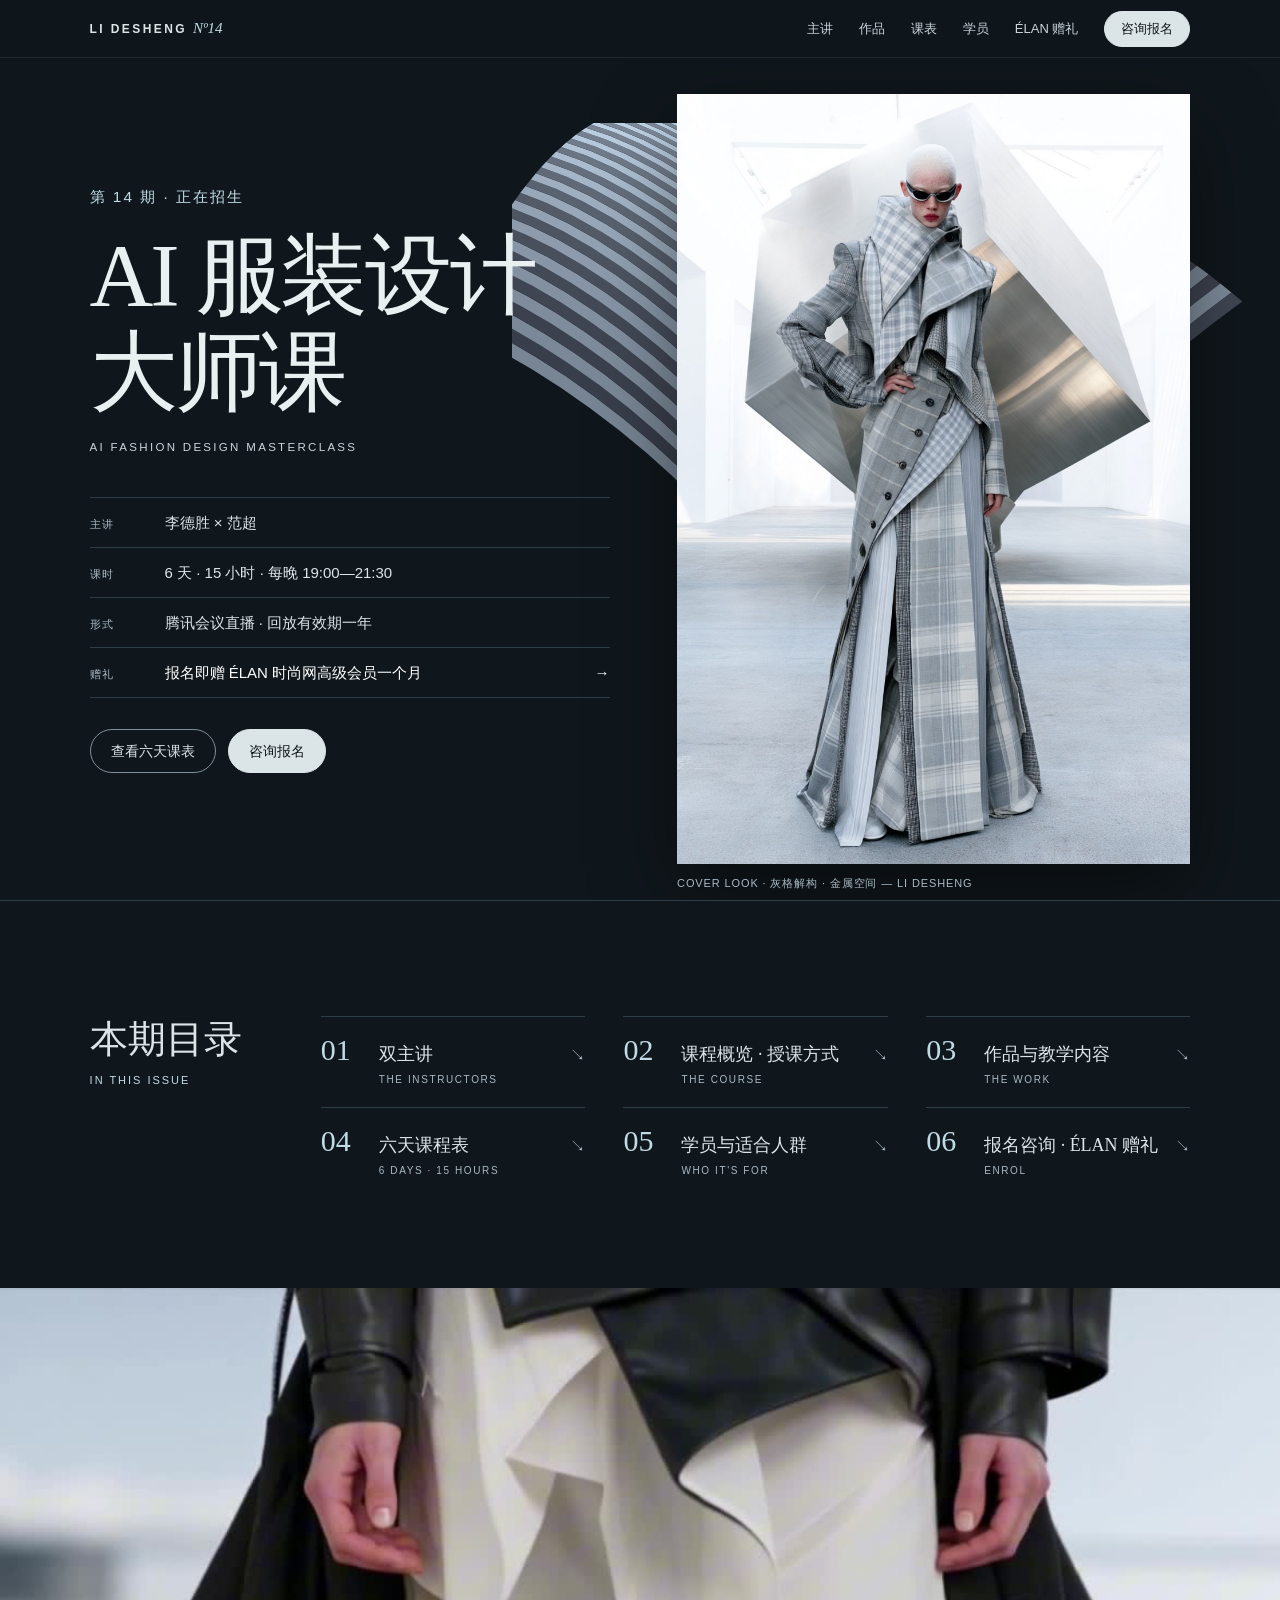
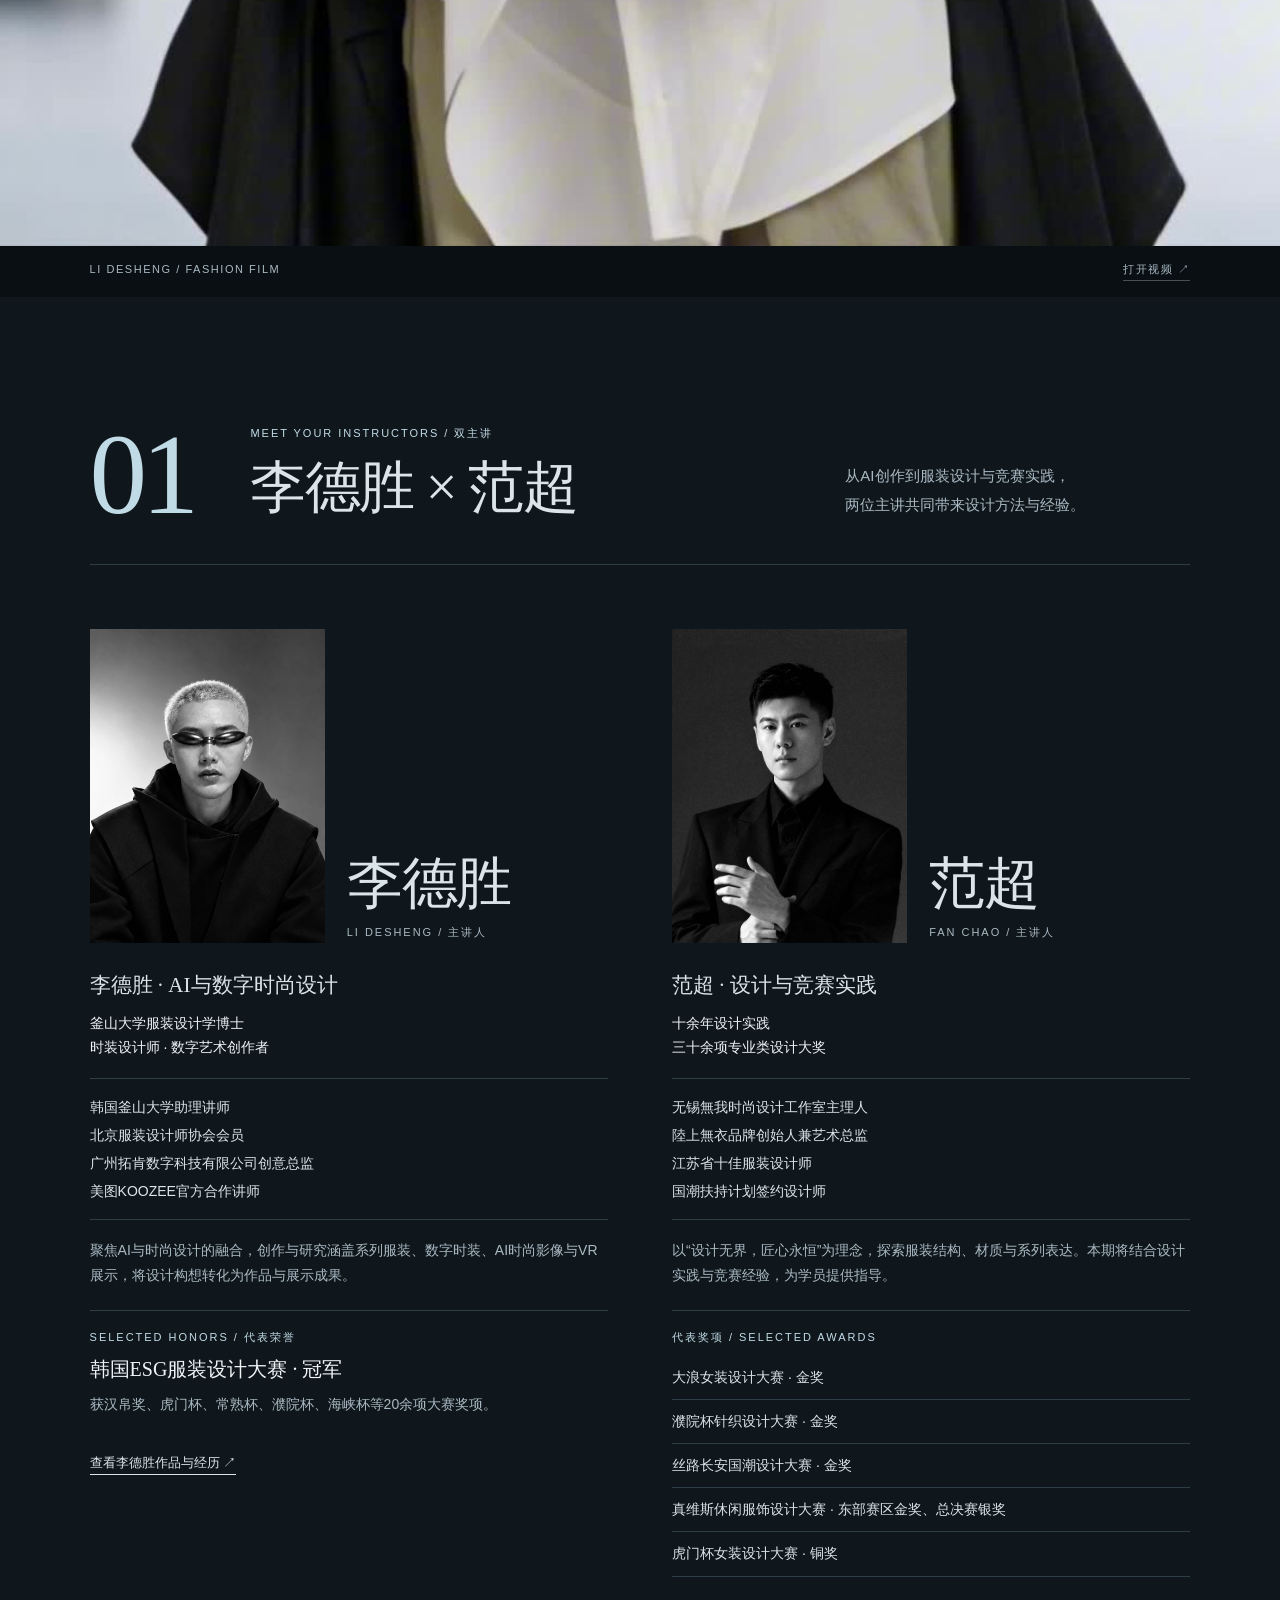
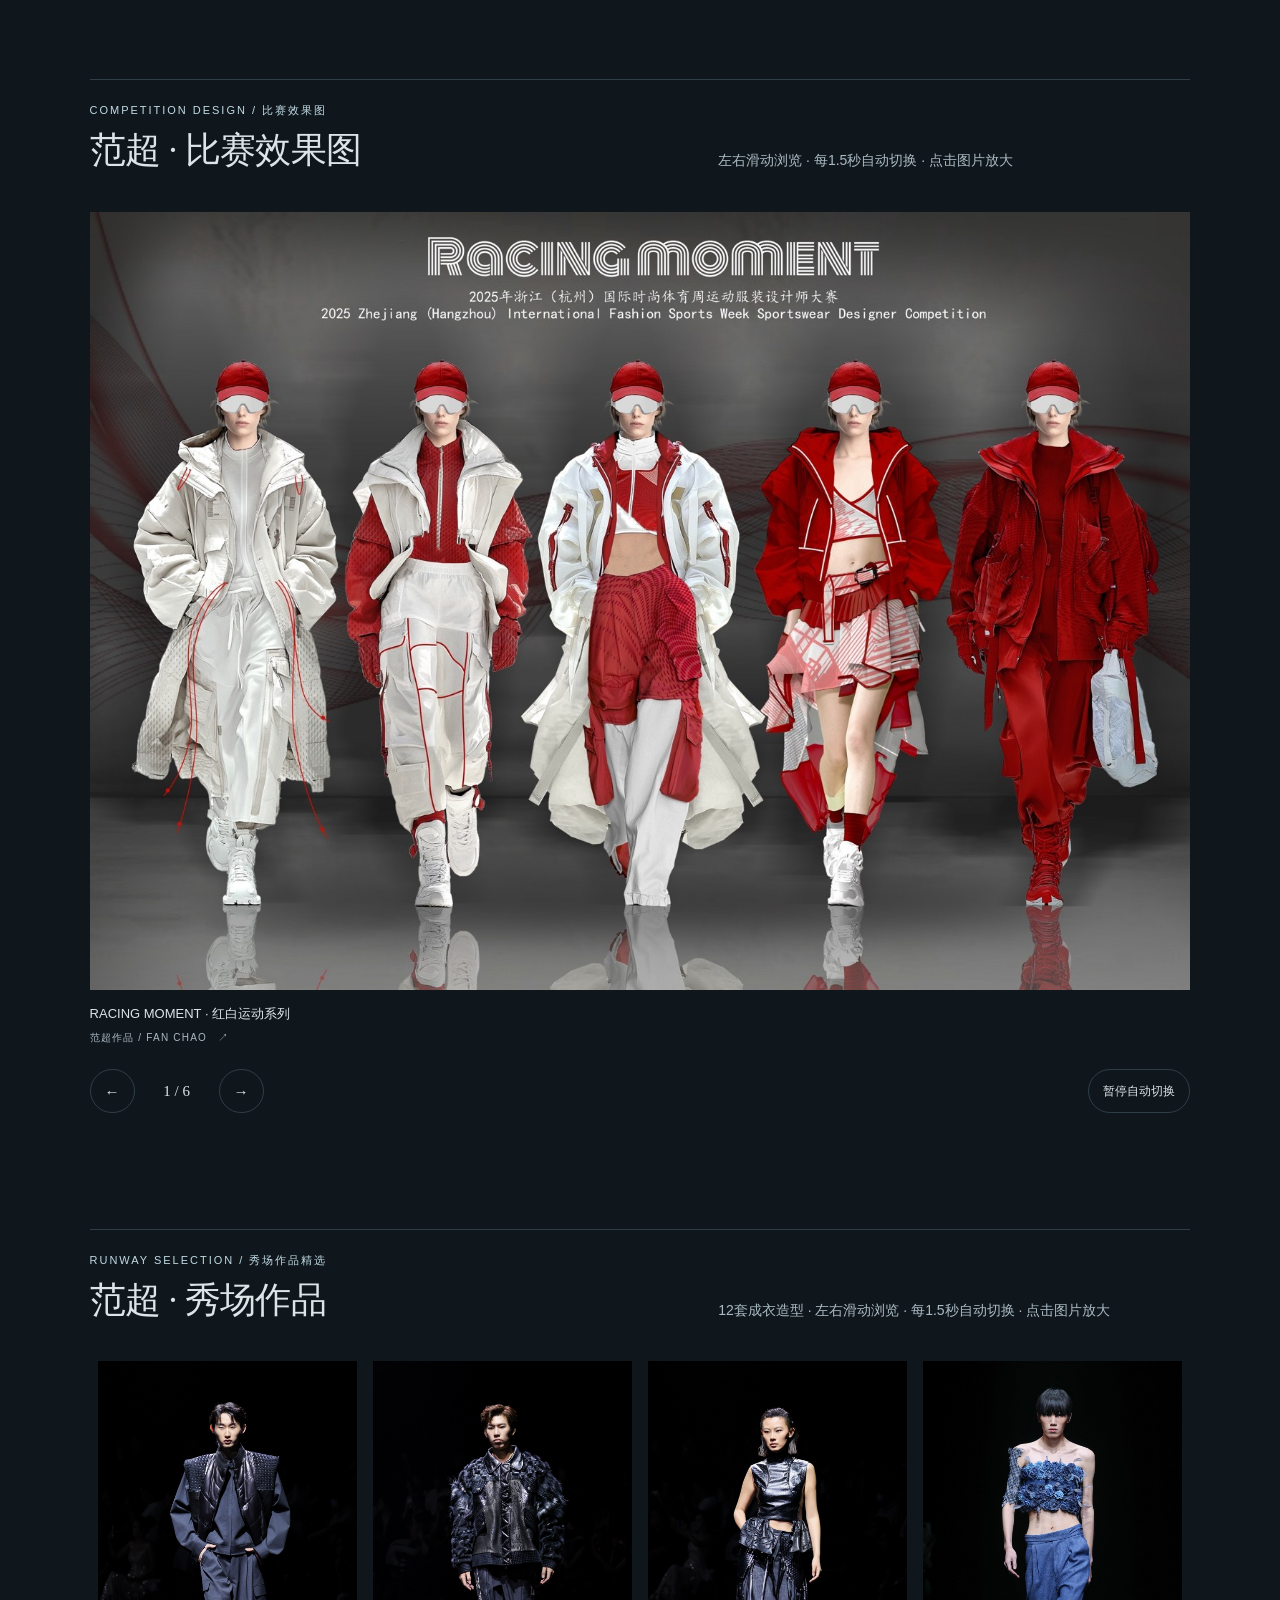
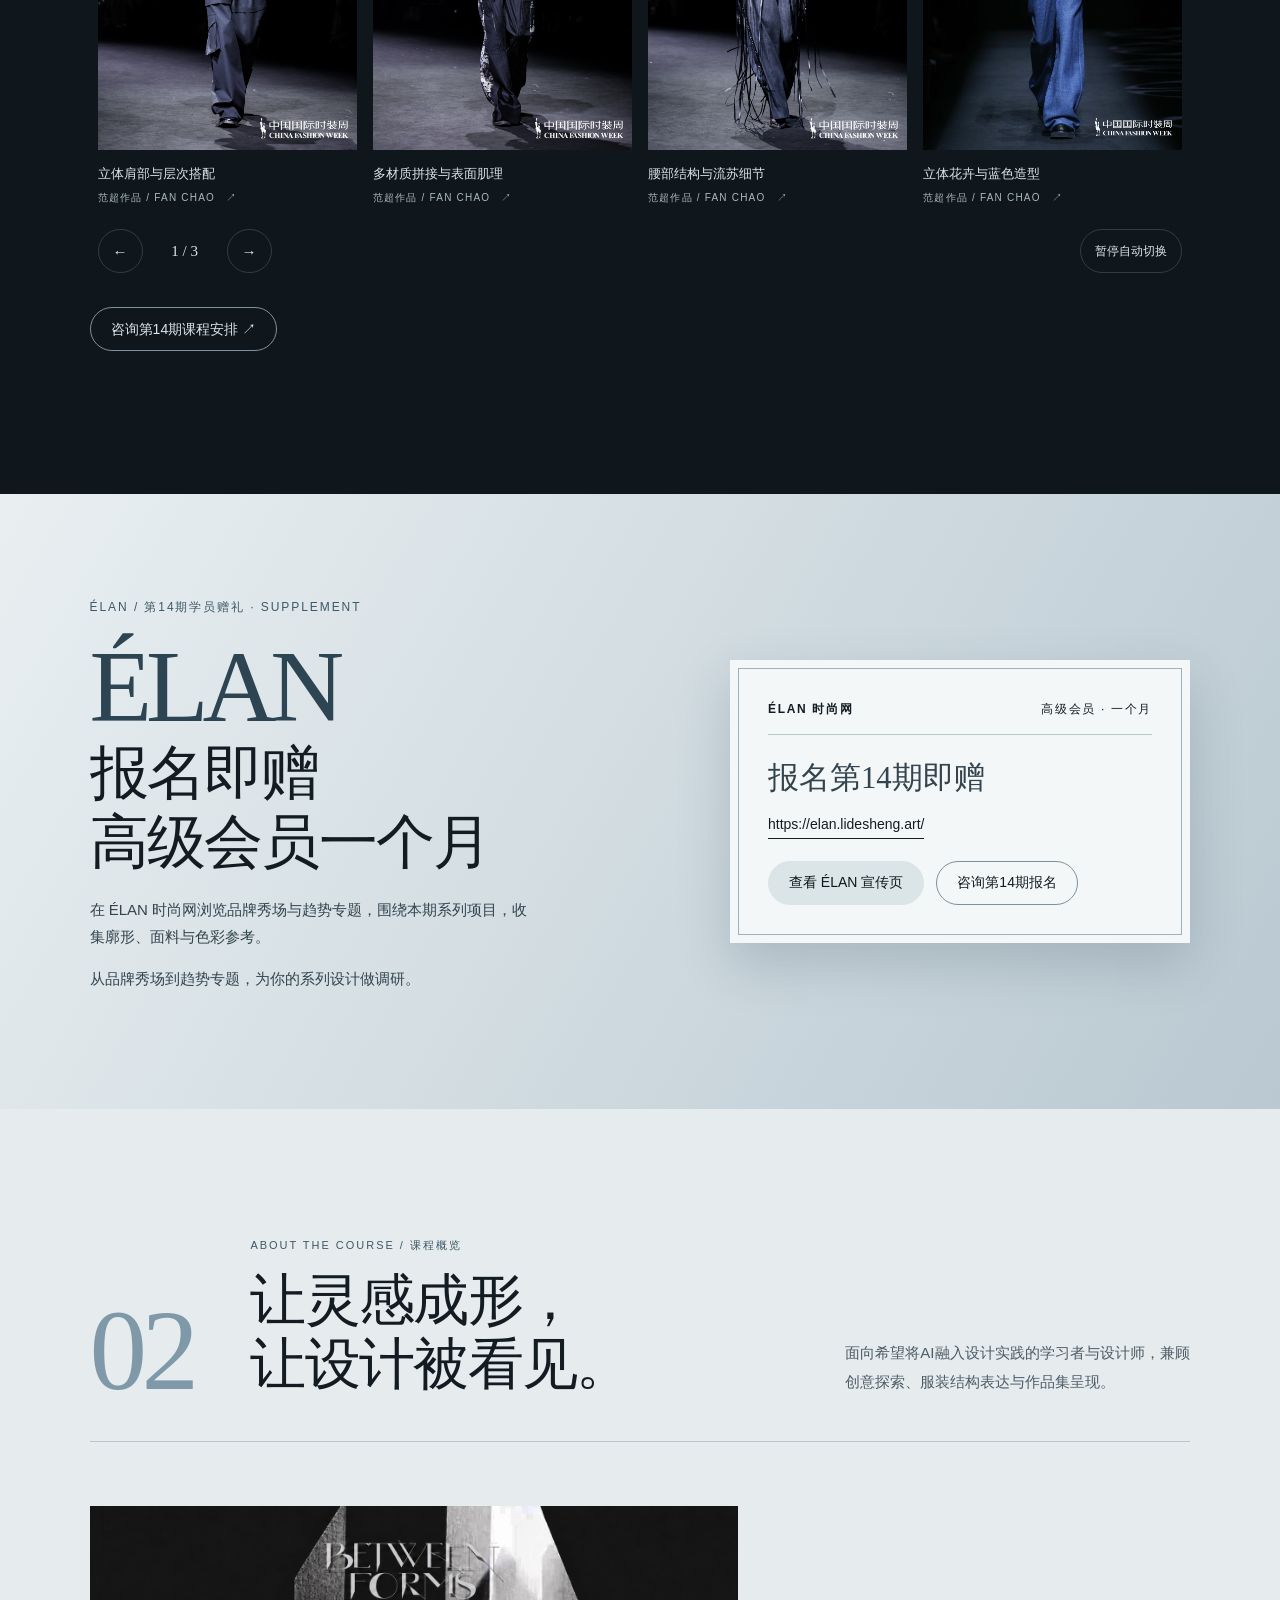
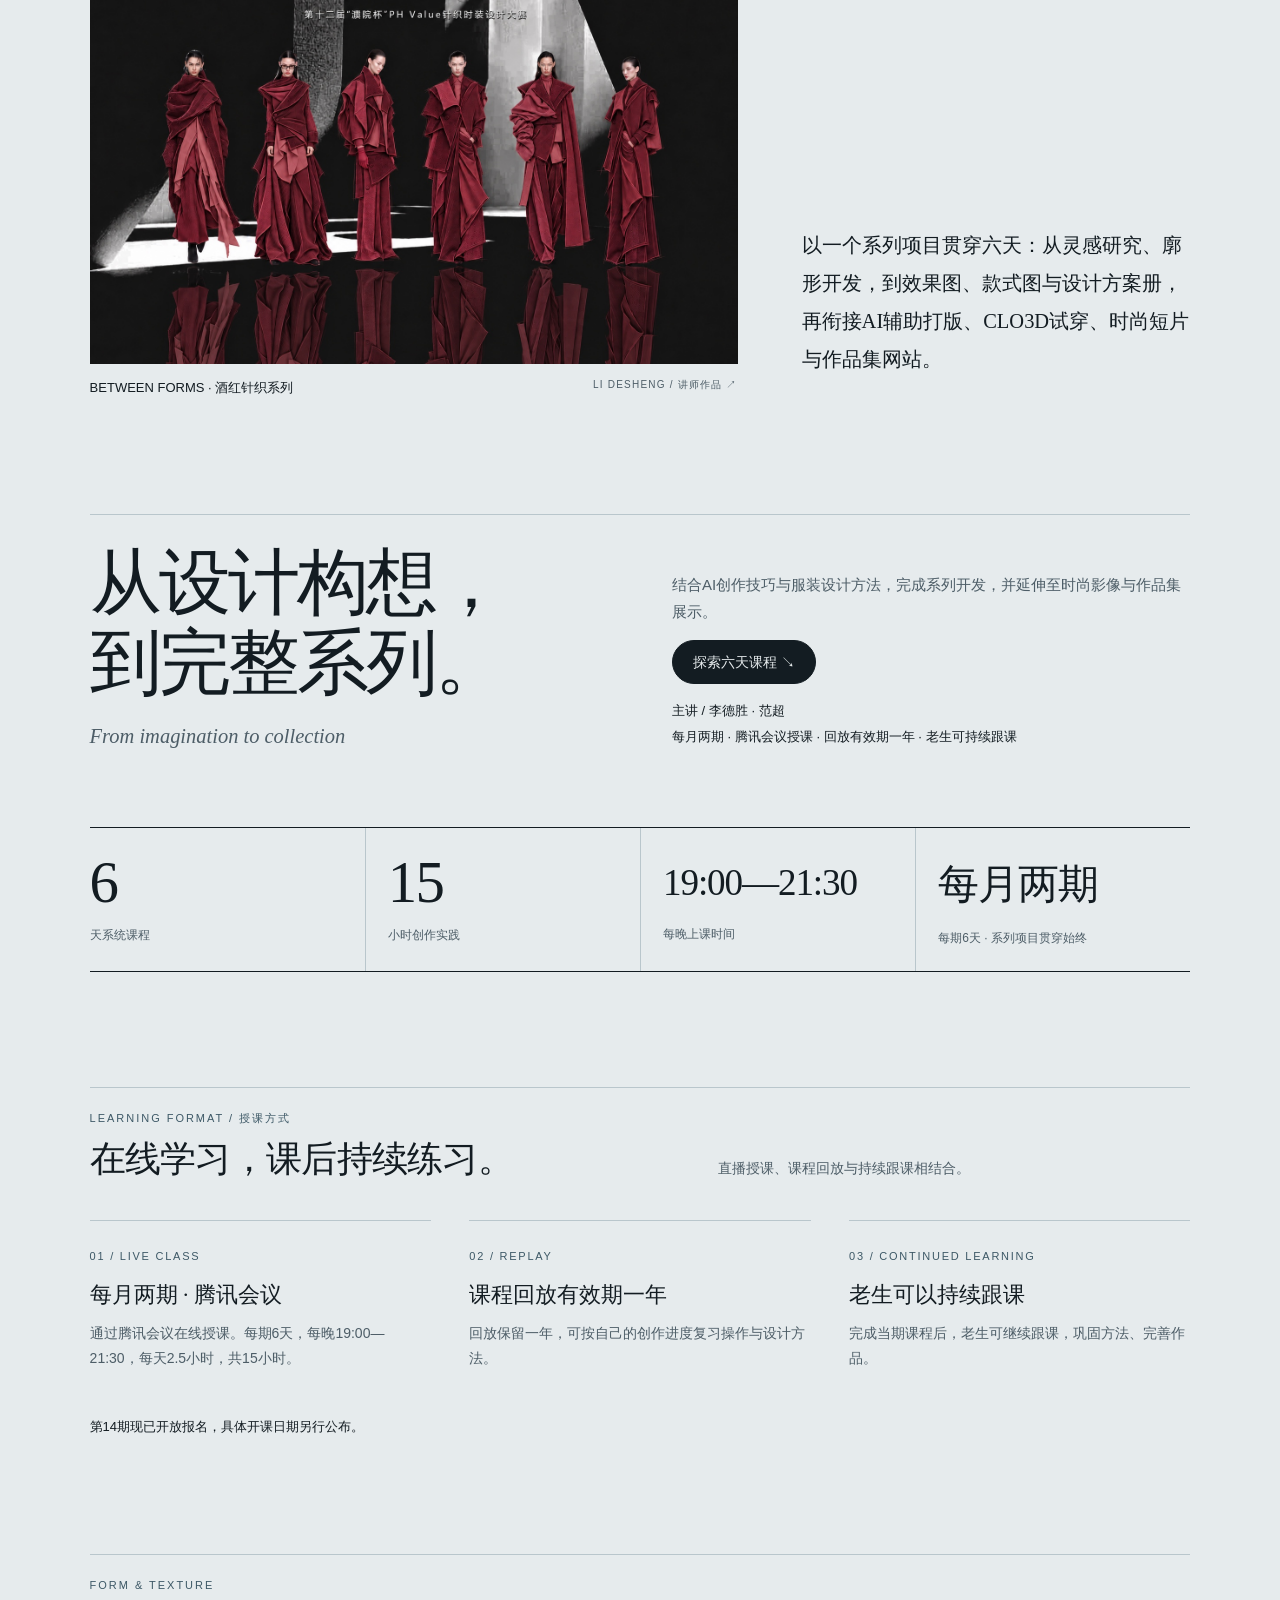
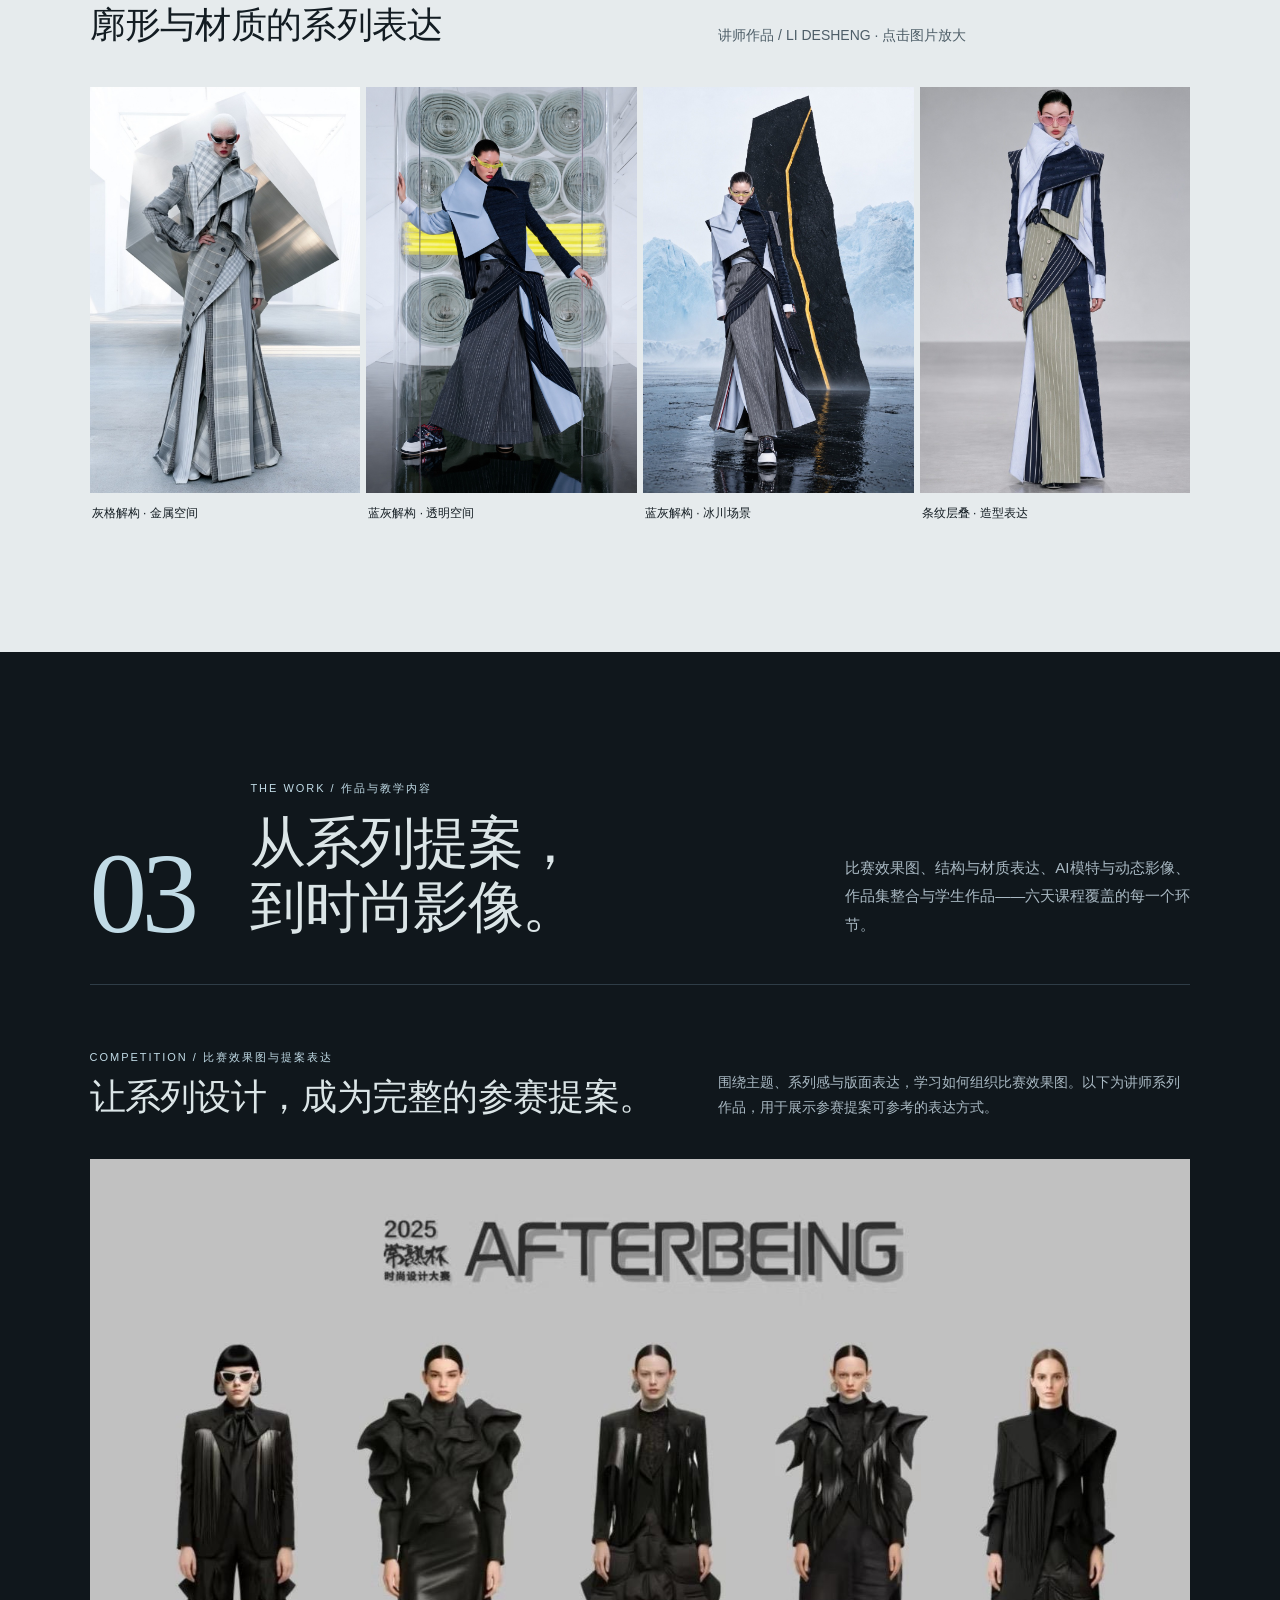
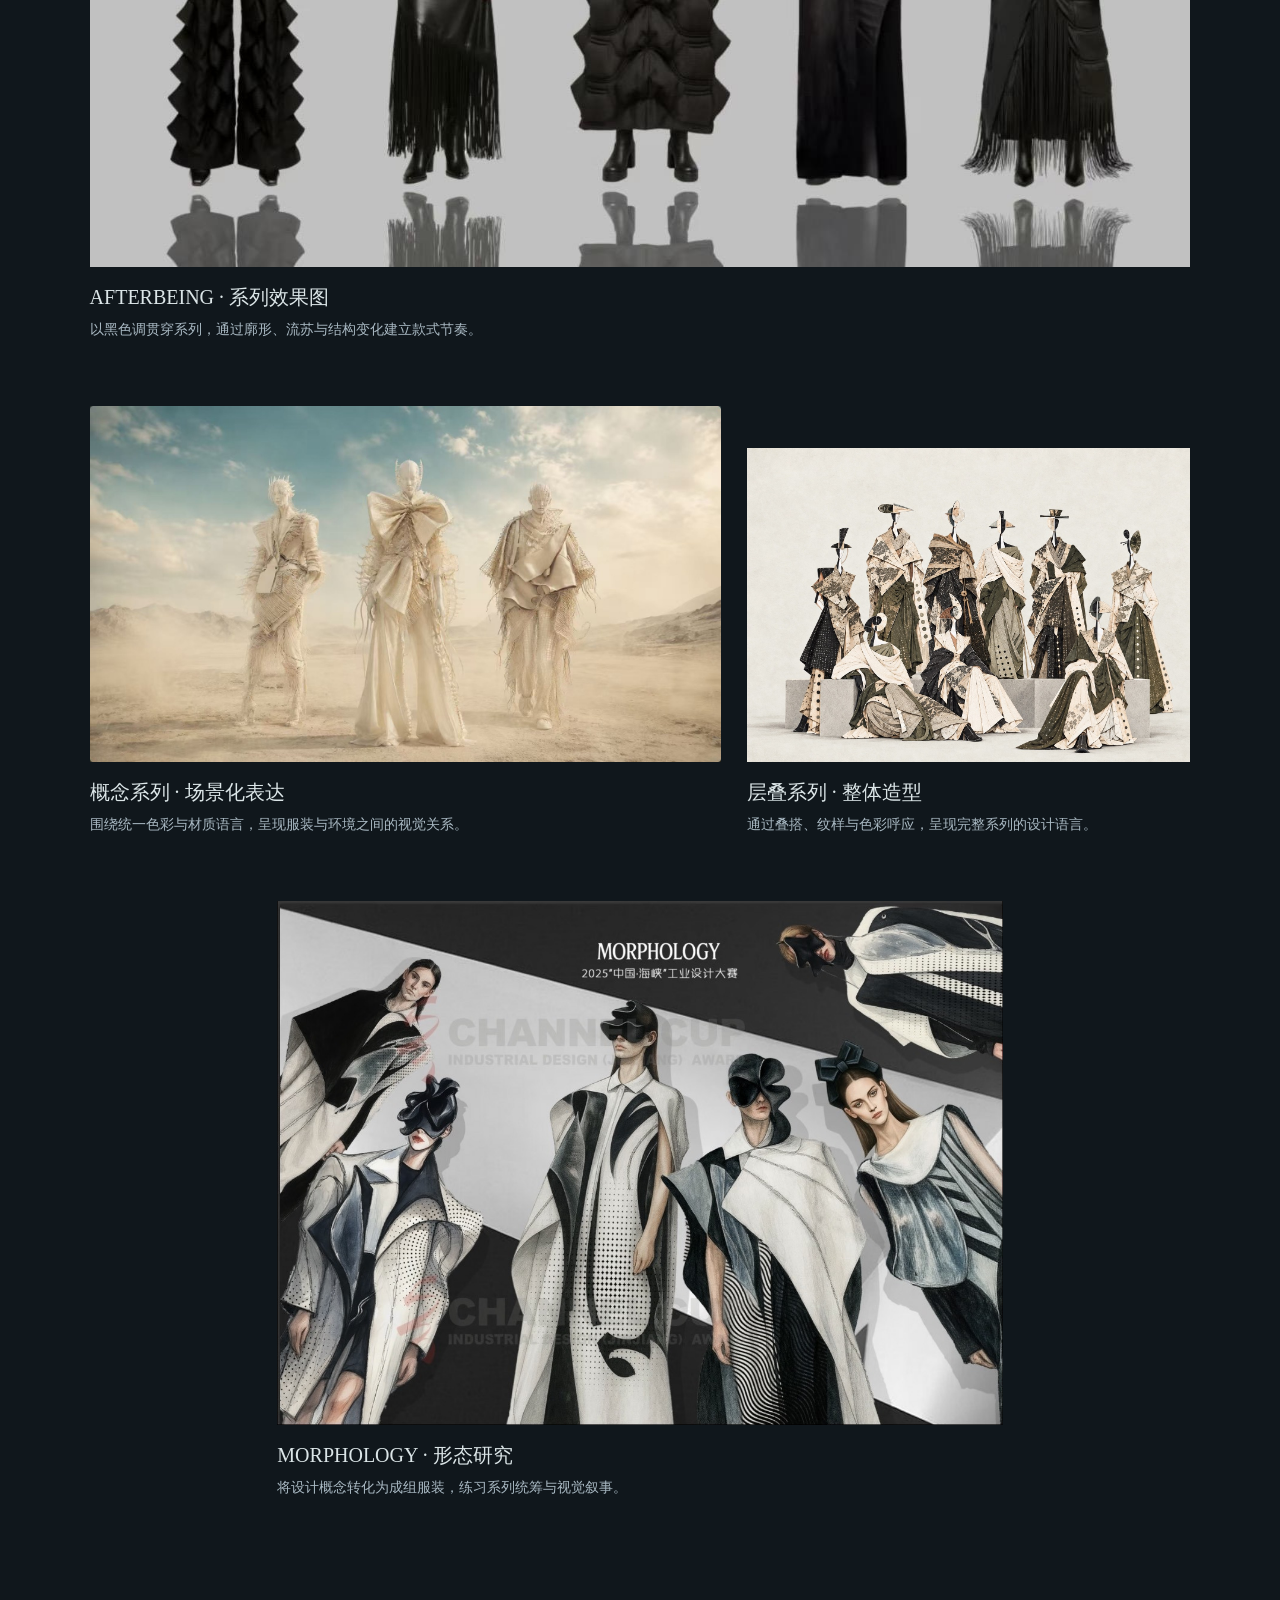
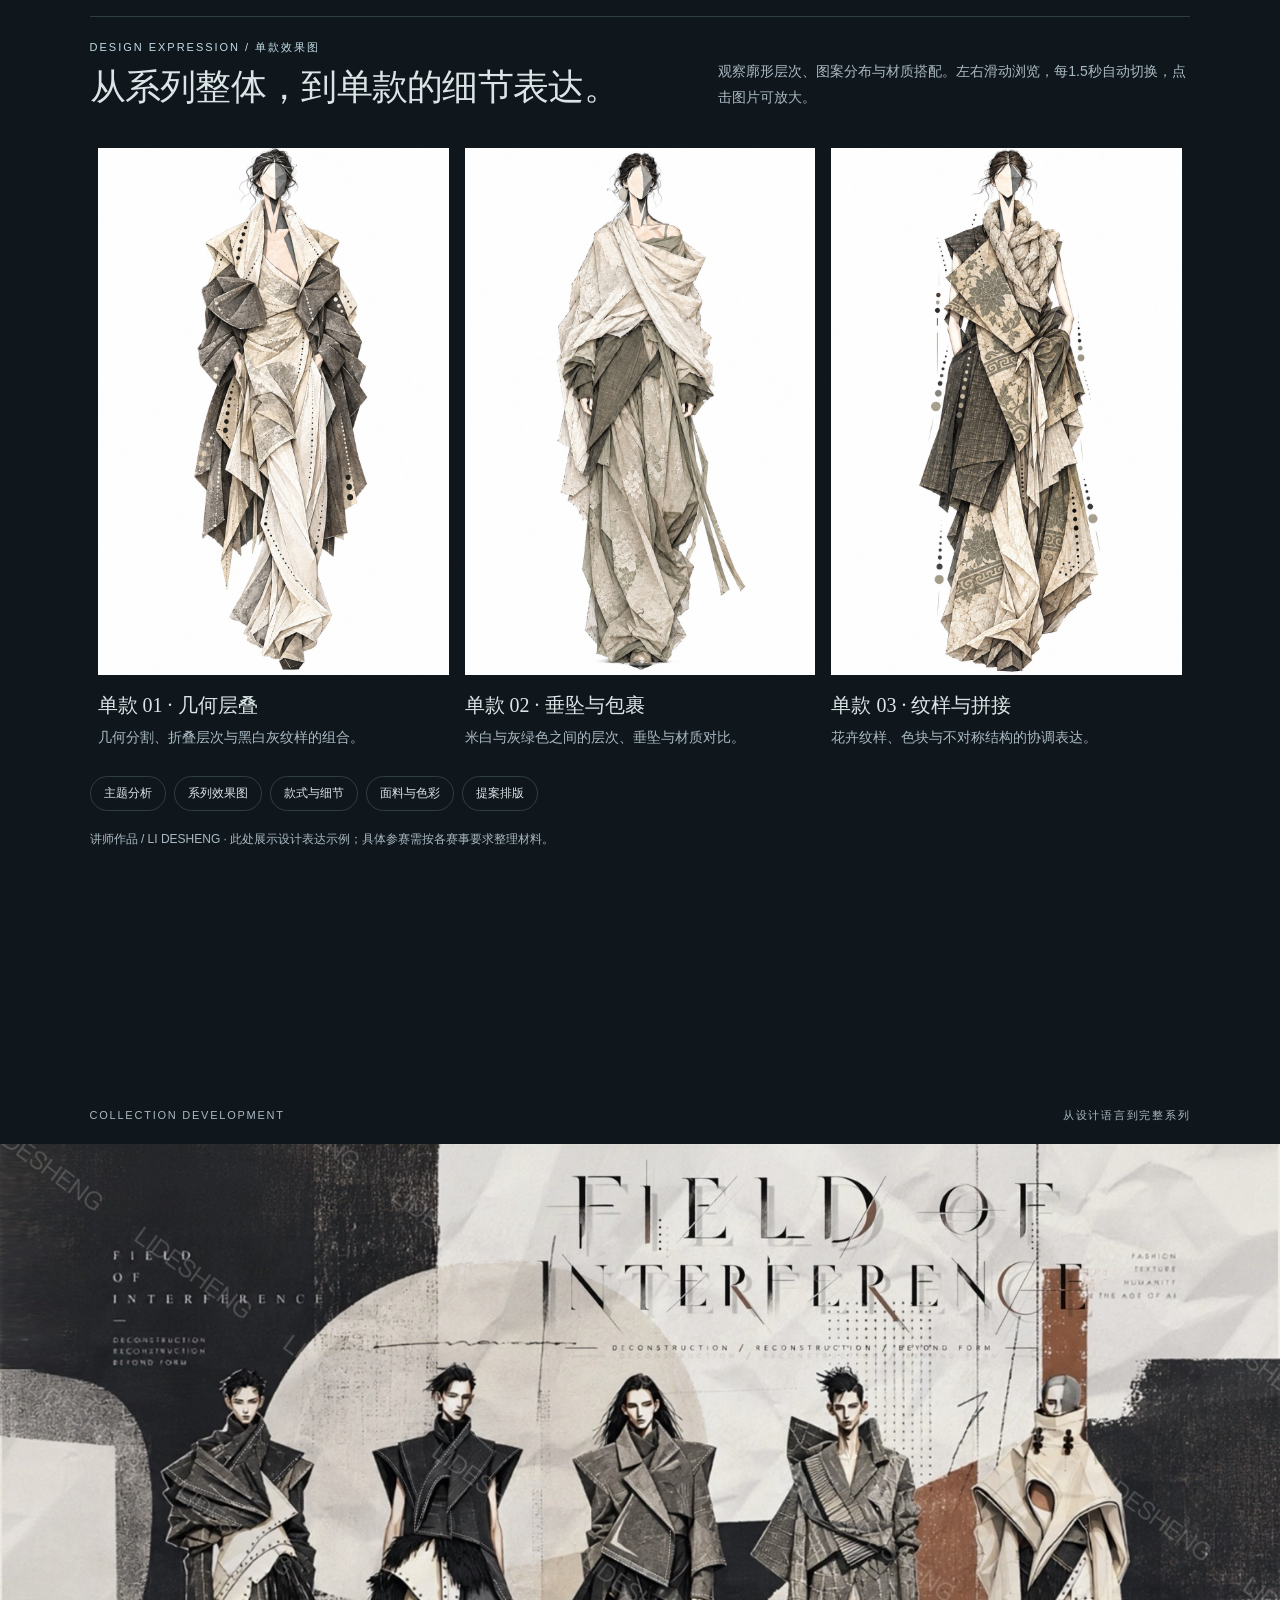
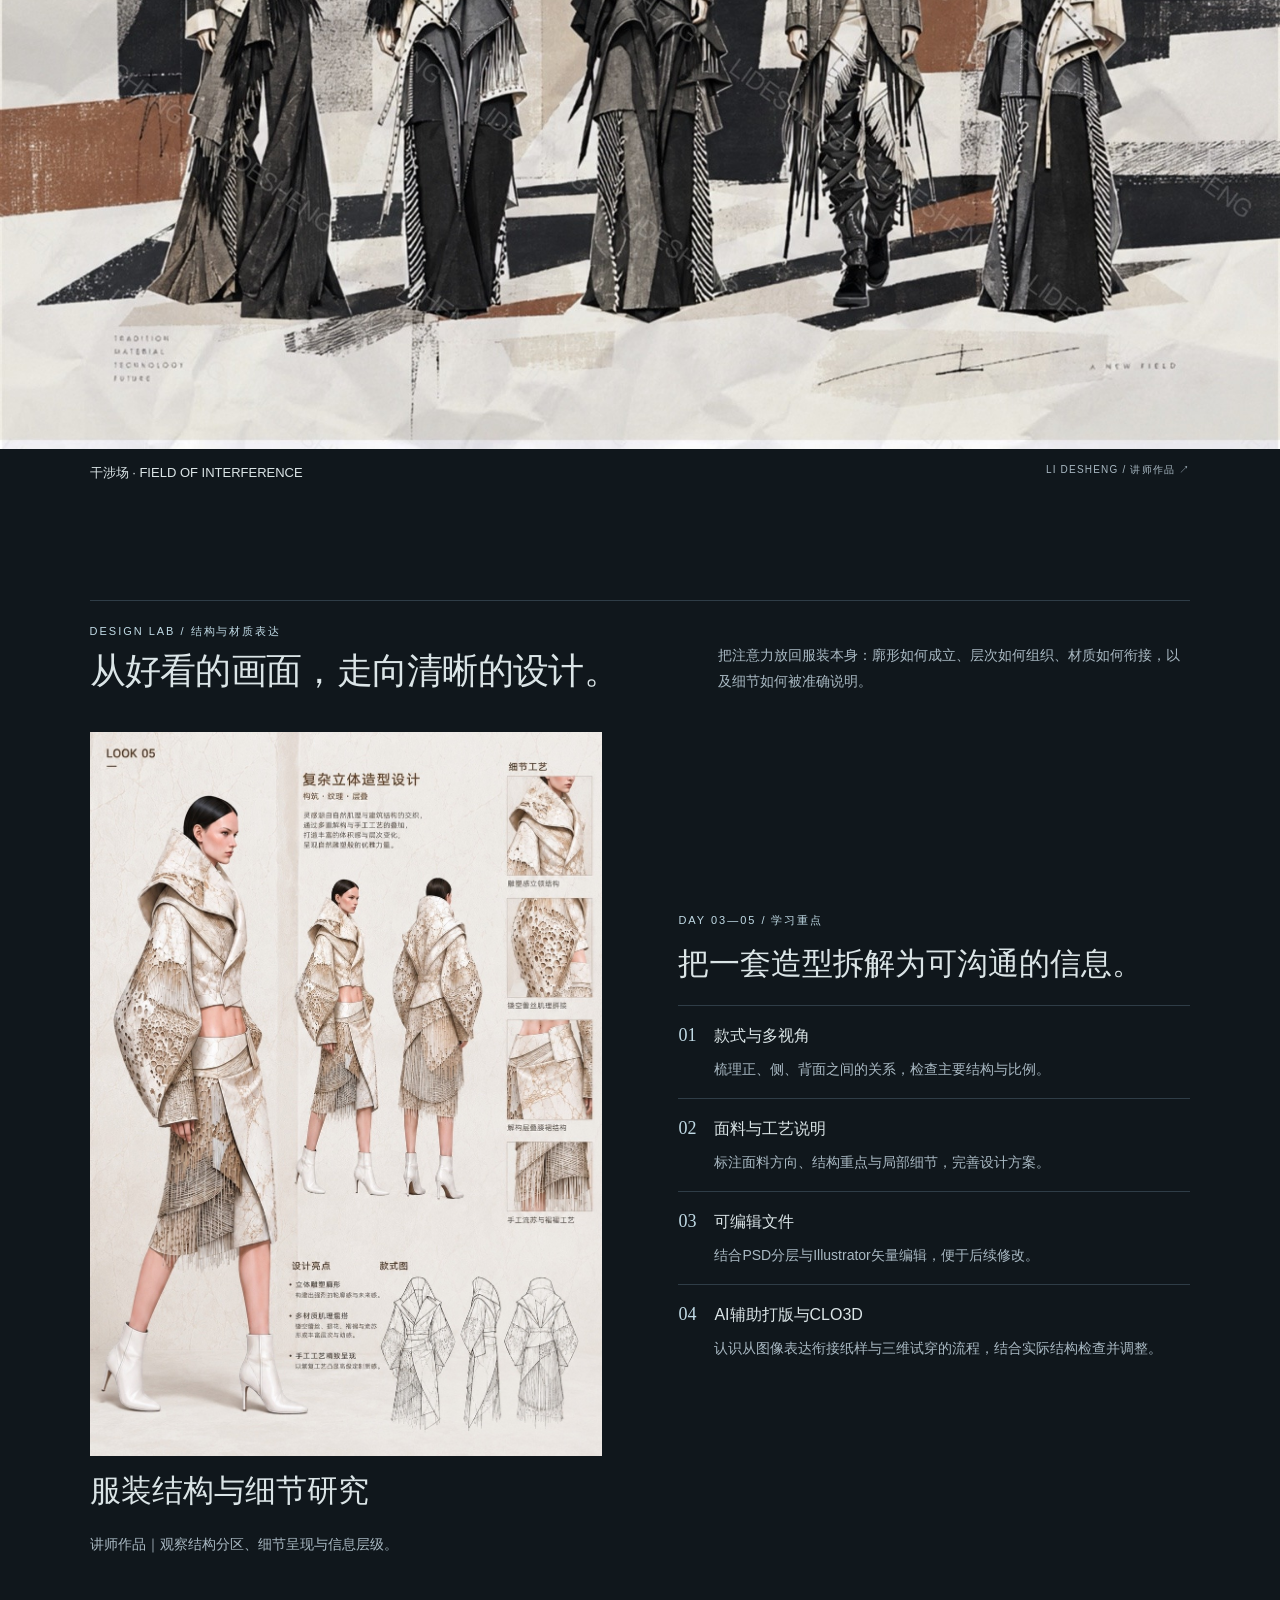
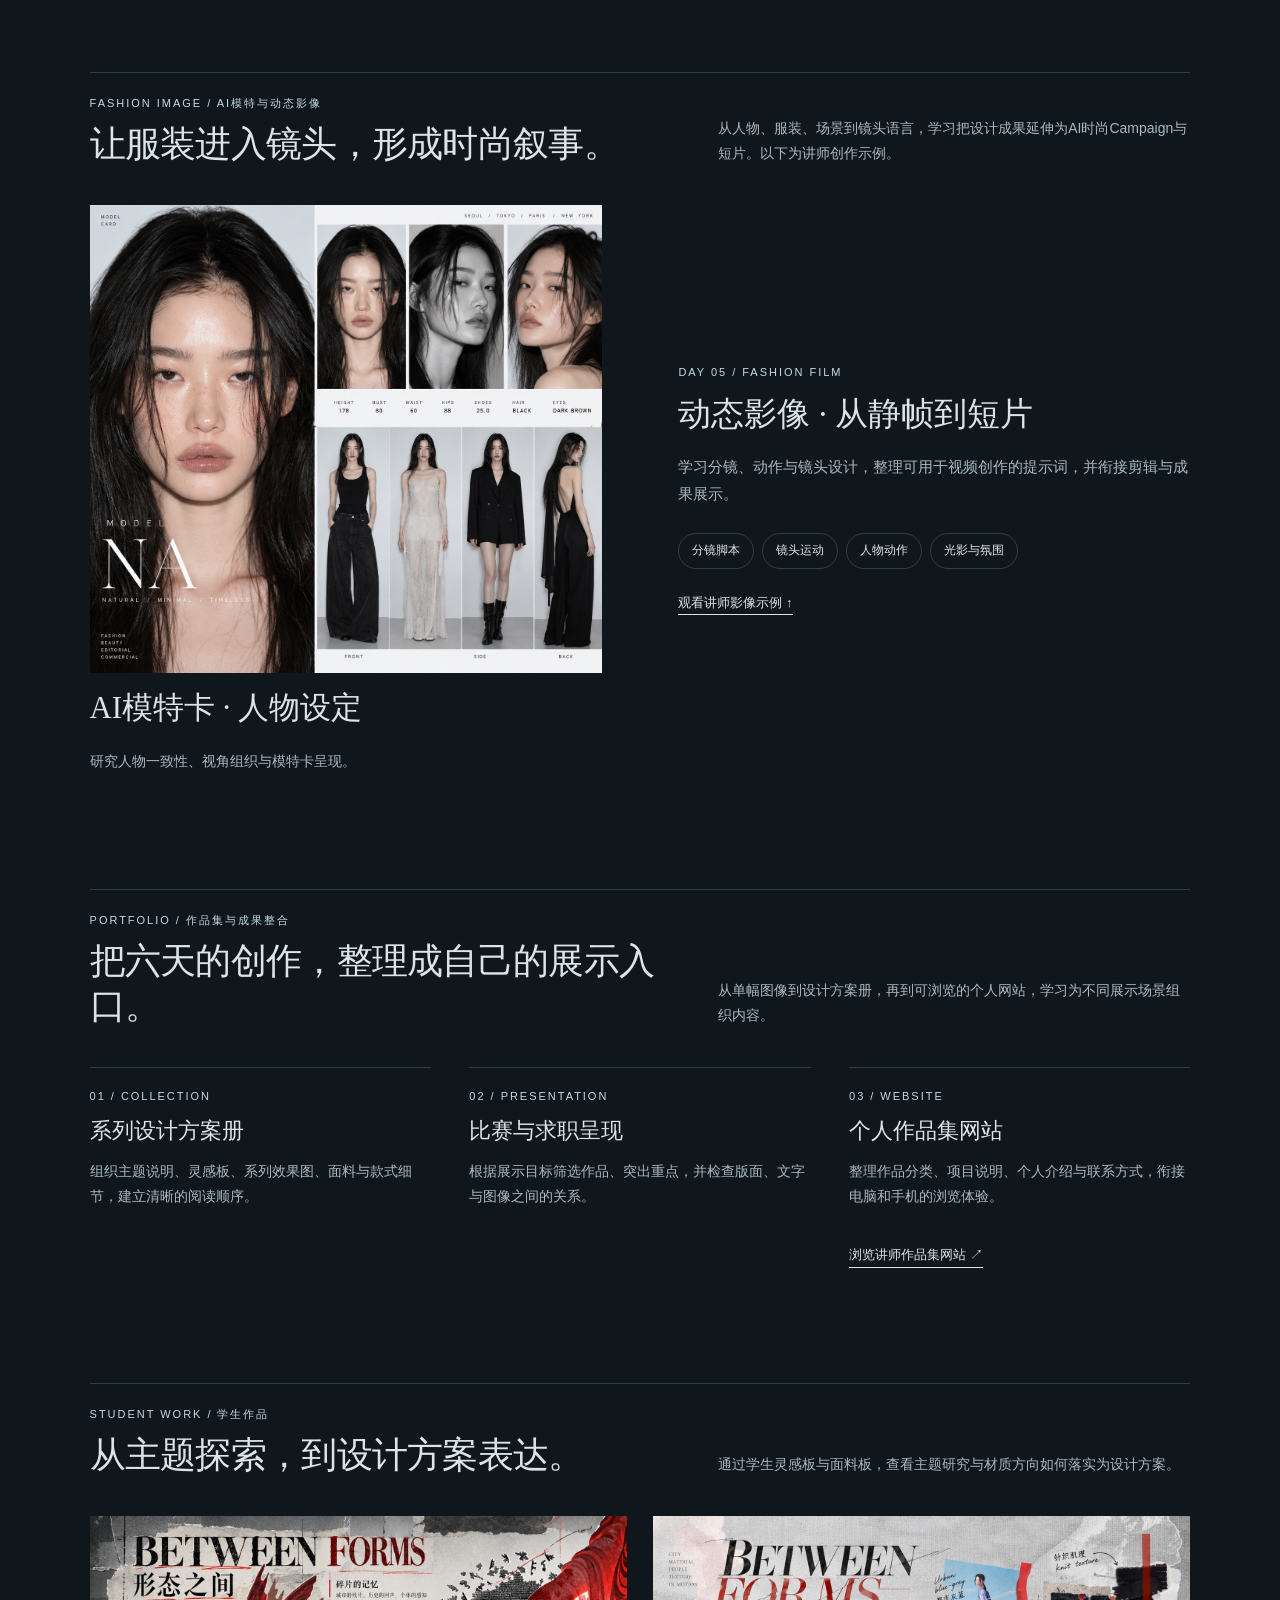
==== commit 0ed2ec3b: "Redesign course 14 as one magazine from the opening cover inward The opening now turns like a page o" ====
--- a/course/index.html
+++ b/course/index.html
@@ -1,156 +1,437 @@
-<!doctype html><html lang="zh-CN"><head><meta charset="UTF-8"><meta name="viewport" content="width=device-width,initial-scale=1"><title>第14期 AI服装设计大师课｜正在招生</title><meta name="description" content="第14期 AI服装设计大师课正在招生。李德胜、范超共同主讲，6天15小时。报名即赠 ÉLAN 时尚网高级会员一个月。"><style>
-:root{--paper:#10171c;--green:#e3ebee;--muted:#b1bfc8;--line:#42515c;--red:#b3d4e5}*{box-sizing:border-box}html{scroll-behavior:smooth;scroll-padding-top:85px}body{margin:0;background:var(--paper);color:var(--green);font-family:Arial,"PingFang SC","Microsoft YaHei",sans-serif;line-height:1.7}a{color:inherit;text-decoration:none}button{font:inherit;color:inherit;cursor:pointer}img{display:block;width:100%}header{position:sticky;top:0;z-index:10;background:#10171cf5;border-bottom:1px solid var(--line);padding:17px 4%;display:flex;justify-content:space-between;align-items:center}.brand{font-size:15px;font-weight:bold;letter-spacing:2px}nav{display:flex;gap:25px;font-size:12px}.wrap{max-width:1440px;margin:auto;padding:0 5%}.eyebrow{font-size:11px;letter-spacing:2px;text-transform:uppercase}.hero{padding-top:36px}.hero h1{font-family:Georgia,serif;font-size:clamp(66px,12.9vw,190px);font-weight:400;letter-spacing:-.055em;line-height:1.02;margin:18px 0 25px}.hero-bottom{display:grid;grid-template-columns:.9fr 1.1fr;gap:7%;align-items:center}.hero h2{font-size:clamp(28px,3.7vw,53px);font-weight:400;letter-spacing:-2px;line-height:1.3;margin:0 0 24px}.hero p{font-size:17px;max-width:390px}.hero-art{display:grid;grid-template-columns:.65fr 1fr;align-items:end;gap:15px}.hero-art figure{margin:0}.hero-art figure:first-child{padding-bottom:38px}.hero-art img{aspect-ratio:2/3;object-fit:cover}.hero-art figcaption{font-size:10px;margin-top:9px;color:var(--muted)}.button{display:inline-flex;gap:35px;align-items:center;padding:13px 22px;background:var(--green);color:var(--paper);font-size:13px;border:1px solid var(--green);margin:20px 0}.secondary{background:transparent;color:var(--green)}.hero-by{font-size:12px;margin-top:30px}.stats{display:grid;grid-template-columns:repeat(4,1fr);border-top:1px solid var(--line);border-bottom:1px solid var(--line);margin-top:45px;padding:23px 0}.stats>div{padding:0 20px;border-right:1px solid var(--line)}.stats>div:first-child{padding-left:0}.stats>div:last-child{border:0}.stats strong{font-size:30px;font-weight:400}.stats small{display:block;font-size:11px;color:var(--muted)}section{padding:95px 0}.section-head{display:flex;justify-content:space-between;gap:30px;margin-bottom:40px}.section-head h2{font-size:36px;line-height:1.3;font-weight:400;margin:12px 0 0}.section-head p{font-size:14px;max-width:420px;color:var(--muted);align-self:end;margin:0}.overview{display:grid;grid-template-columns:1fr 1fr;gap:8%;align-items:center}.overview h2{font-size:clamp(28px,3vw,44px);font-weight:400;line-height:1.5}.overview p{color:var(--muted);font-size:15px}.overview img{aspect-ratio:4/3;object-fit:cover}.label{font-size:11px;color:var(--muted);margin-top:10px}.tags{display:flex;flex-wrap:wrap;gap:8px;margin-top:25px}.tags span{border:1px solid var(--line);font-size:11px;padding:5px 10px}.curriculum{border-top:1px solid var(--line)}details{border-top:1px solid var(--line)}details:last-child{border-bottom:1px solid var(--line)}summary{list-style:none;display:flex;align-items:center;gap:35px;cursor:pointer;padding:22px 0}summary::-webkit-details-marker{display:none}.day{font-family:Georgia,serif;font-size:38px;color:var(--red);line-height:1}.day small{font:9px Arial;display:block;margin-top:8px;letter-spacing:2px}summary h3{font-size:20px;font-weight:400;margin:0;flex:1}.plus{font-size:24px;font-weight:300}details[open] .plus{transform:rotate(45deg)}.lesson{margin:0 0 24px 80px;padding:1px 20px;border-left:2px solid var(--red);color:var(--muted);font-size:14px}.lesson p{margin:5px 0}.format{background:var(--green);color:var(--paper)}.format .section-head p{color:#c1ced7}.format-grid{display:grid;grid-template-columns:repeat(3,1fr);gap:40px}.format article{border-top:1px solid #ffffff45;padding-top:24px}.format article span{font-size:11px;letter-spacing:2px;color:#b1c7d4}.format h3{font-size:23px;font-weight:400}.format p{font-size:14px;color:#c1ced7}.notice{font-size:12px!important;margin-top:35px}.outcomes{display:grid;grid-template-columns:repeat(3,1fr);gap:40px 35px}.outcomes article{border-top:1px solid var(--line);padding-top:18px}.outcomes span{font-size:12px;color:var(--red)}.outcomes h3{font-size:19px;font-weight:400}.outcomes p{font-size:14px;color:var(--muted)}.works{padding-top:10px}.works-grid{display:grid;grid-template-columns:1.3fr .85fr .85fr;gap:24px}.works figure{margin:0}.works img{height:360px;object-fit:cover}.works figcaption{font-size:12px;margin-top:12px}.works-grid figure:first-child img{object-fit:contain;background:#25323c}.tutor{border-top:1px solid var(--line);display:grid;grid-template-columns:.65fr 1.35fr;gap:10%;align-items:center}.tutor img{max-width:350px;filter:grayscale(1)}.tutor h2{font-size:50px;font-weight:400;margin:15px 0}.tutor h2 small{font-size:18px;margin-left:20px}.tutor .lead{font-size:20px}.tutor p{color:var(--muted);font-size:14px}.roles{padding:20px 0;border-top:1px solid var(--line);border-bottom:1px solid var(--line);font-size:14px;line-height:2}.materials{border-top:1px solid var(--line)}.posters{display:grid;grid-template-columns:1fr 1fr;gap:35px;max-width:850px;margin:auto}.image-open{padding:0;background:none;border:0;width:100%;text-align:left}.posters img{height:480px;object-fit:contain;background:#28333c}.posters span{display:block;font-size:12px;margin-top:12px}.contact{padding:65px 0;background:#19252e}.contact-inner{display:flex;justify-content:space-between;align-items:center;gap:30px}.contact h2{font-size:34px;font-weight:400;margin:10px 0}.contact p{font-size:13px;color:var(--muted)}.contact-actions{min-width:260px}.contact-actions button{width:100%;margin:0 0 10px;justify-content:space-between}.contact-actions a{font-size:13px;border-bottom:1px solid}.status{display:block;font-size:12px;min-height:25px}footer{padding:24px 5%;font-size:10px;letter-spacing:1px;display:flex;justify-content:space-between}dialog{border:0;background:var(--paper);padding:50px 15px 15px;max-width:95vw;max-height:95dvh}dialog::backdrop{background:#080e13eb}dialog img{max-height:80dvh;width:auto;max-width:88vw;object-fit:contain}dialog button{position:absolute;top:10px;right:15px;border:0;background:none;padding:5px}a:focus-visible,button:focus-visible,summary:focus-visible{outline:2px solid var(--red);outline-offset:5px}
-@media(max-width:750px){header{padding:15px 5%}.brand{font-size:12px}nav{gap:15px;font-size:11px}nav a:nth-child(3){display:none}.hero{padding-top:25px}.hero h1{font-size:15vw;margin-bottom:30px}.hero-bottom{grid-template-columns:1fr;gap:25px}.hero h2{font-size:34px}.hero p{font-size:15px}.hero-by{margin-top:8px}.hero-art{gap:12px}.hero-art img{max-height:410px}.stats{grid-template-columns:1fr 1fr;gap:20px;margin-top:30px}.stats>div{padding:0!important;border:0}.stats strong{font-size:25px}section{padding:60px 0}.section-head{display:block;margin-bottom:28px}.section-head h2{font-size:28px}.section-head p{margin-top:20px}.overview{grid-template-columns:1fr;gap:22px}.overview h2{font-size:30px}.overview img{order:2}summary{gap:18px}summary h3{font-size:16px}.day{font-size:30px}.lesson{margin-left:53px;padding-left:13px;font-size:13px}.format-grid{grid-template-columns:1fr;gap:22px}.format h3{margin:12px 0}.outcomes{grid-template-columns:1fr 1fr;gap:25px 20px}.outcomes h3{font-size:17px}.outcomes p{font-size:12px}.works-grid{grid-template-columns:1fr 1fr;gap:20px 12px}.works-grid figure:first-child{grid-column:1/-1}.works img{height:260px}.works-grid figure:first-child img{height:auto}.tutor{grid-template-columns:1fr;gap:25px}.tutor img{width:180px}.tutor h2{font-size:38px}.posters{gap:12px}.posters img{height:260px}.contact-inner{display:block}.contact h2{font-size:29px}.contact-actions{margin-top:25px}.contact-actions button{max-width:340px}footer{font-size:9px;gap:15px}}@media(prefers-reduced-motion:reduce){html{scroll-behavior:auto}}
-.difference{border-top:1px solid var(--line)}.signature{border-left:3px solid var(--red);padding:22px 30px;background:#1a252d;margin-bottom:35px}.signature h3{font-size:27px;font-weight:400;margin:10px 0}.signature p{font-size:14px;max-width:950px;color:var(--muted)}.comparison{overflow-x:auto}.comparison table{border-collapse:collapse;width:100%;font-size:14px;text-align:left}.comparison th,.comparison td{padding:20px 18px;border-bottom:1px solid var(--line);vertical-align:top}.comparison thead th{font-weight:400;font-size:12px;color:var(--muted);border-top:1px solid var(--line)}.comparison th:first-child{width:15%;font-weight:400}.comparison td:nth-child(2){color:var(--muted);width:32%}.comparison td:last-child{background:#1a252d}.workflow{display:flex;flex-wrap:wrap;gap:12px;align-items:center;margin-top:35px;font-size:13px}.workflow span{border:1px solid var(--line);padding:8px 12px}.workflow b{font-weight:400}.system-promise{font-size:20px;margin:24px 0 0}@media(max-width:750px){.signature{padding:18px}.signature h3{font-size:23px}.comparison th,.comparison td{padding:14px 9px;font-size:12px}.comparison th:first-child{width:19%}.workflow{gap:8px;font-size:11px}.workflow span{padding:6px 8px}.system-promise{font-size:17px}}
-.learners{border-top:1px solid var(--line)}.learner-layout{display:grid;grid-template-columns:.8fr 1.2fr;gap:8%;align-items:start}.learner-stat strong{font-family:Georgia,serif;font-size:110px;font-weight:400;line-height:1}.learner-stat strong span{font-size:55px;vertical-align:top}.learner-stat p{font-size:16px}.learner-groups{display:flex;flex-wrap:wrap;gap:8px;margin-top:22px}.learner-groups span{border:1px solid var(--line);padding:5px 12px;font-size:12px}.school-list{list-style:none;padding:0;margin:22px 0 0;display:grid;grid-template-columns:1fr 1fr;gap:0 30px}.school-list li{padding:17px 0;border-bottom:1px solid var(--line);font-size:18px}@media(max-width:750px){.learner-layout{grid-template-columns:1fr;gap:35px}.learner-stat strong{font-size:85px}.learner-stat strong span{font-size:40px}.school-list{gap:0 18px}.school-list li{font-size:15px;padding:14px 0}}
-.comparison thead small{display:block;font-size:10px;font-weight:400;line-height:1.6;margin-top:6px}.comparison thead th:last-child{background:var(--green);color:var(--paper)}.audience{border-top:1px solid var(--line)}.audience-grid{display:grid;grid-template-columns:repeat(3,1fr);gap:35px}.audience-grid article{border-top:1px solid var(--line);padding-top:20px;display:flex;flex-direction:column}.audience-number{font-size:12px;color:var(--red)}.audience-grid h3{font-size:21px;font-weight:400;margin:14px 0}.audience-grid p{font-size:14px;color:var(--muted);margin:0 0 20px;flex:1}.audience-focus{font-size:11px;letter-spacing:.5px;padding-top:12px;border-top:1px solid var(--line)}@media(max-width:750px){.audience-grid{grid-template-columns:1fr 1fr;gap:28px 18px}.audience-grid h3{font-size:17px}.audience-grid p{font-size:13px}.audience-focus{font-size:10px}}@media(max-width:380px){.audience-grid{grid-template-columns:1fr}}
-.audience-grid article:last-child:nth-child(3n + 1){grid-column:1/-1;max-width:none}.audience-grid article:last-child:nth-child(3n + 1) p{max-width:850px}@media(max-width:750px){.audience-grid article:last-child:nth-child(3n + 1){grid-column:1/-1}}
-.hero-bottom{grid-template-columns:1fr;gap:24px}.hero-bottom>div:first-child{display:grid;grid-template-columns:1fr 1fr;column-gap:6%;align-items:start}.hero-bottom>div:first-child h2{grid-column:1;grid-row:1/3}.hero-bottom>div:first-child>.eyebrow{grid-column:1;grid-row:3}.hero-bottom>div:first-child>p{grid-column:2;max-width:none;margin:0 0 15px}.hero-bottom>div:first-child>.button{grid-column:1;grid-row:4;width:max-content;margin:14px 0}.hero-bottom>div:first-child>.hero-by{grid-column:2;margin:0;font-size:12px}.hero-film{grid-row:1}.hero-film video{display:block;width:100%;aspect-ratio:1174/512;object-fit:contain;background:#101010}.film-credit{display:flex;justify-content:space-between;font-size:10px;color:var(--muted);letter-spacing:1px;margin-top:10px}.hero h1{margin-bottom:24px}.stats{margin-top:25px}@media(max-width:750px){.hero-bottom>div:first-child{display:block}.hero-bottom>div:first-child>p{font-size:14px;margin:14px 0}.hero-bottom>div:first-child>.hero-by{line-height:1.9}.hero-bottom>div:first-child>.button{margin:10px 0 16px}.hero-film{margin:0 -5.55%}.film-credit{padding:0 5%;font-size:9px}.hero h1{margin-bottom:20px}.hero h2{margin-bottom:14px}}
-.editorial-insert{padding:24px 0 60px}.insert-heading{display:flex;justify-content:space-between;gap:20px;border-top:1px solid var(--line);padding:17px 0 24px;font-size:11px;letter-spacing:1.2px;color:var(--muted)}.editorial-insert figure{margin:0;min-width:0}.editorial-insert img{display:block;width:100%;height:auto}.editorial-insert .image-open{display:block}.editorial-insert figcaption{display:flex;justify-content:space-between;gap:12px;margin-top:13px;font-size:12px}.editorial-insert figcaption span{font-size:9px;color:var(--muted);letter-spacing:.6px}.insert-pair{display:grid;grid-template-columns:1fr 1fr;gap:30px;max-width:940px;margin:auto}.insert-pair img{aspect-ratio:3/4;object-fit:contain;background:#27343d}.insert-wide{padding-top:70px}.insert-asymmetric{display:grid;grid-template-columns:.75fr 1.25fr;gap:5%;align-items:center}.editorial-insert .image-open:hover{opacity:.94}@media(max-width:750px){.editorial-insert{padding:15px 0 40px}.insert-heading{font-size:9px;padding-bottom:18px;letter-spacing:.5px}.insert-pair{gap:12px}.editorial-insert figcaption{display:block;font-size:11px}.editorial-insert figcaption span{display:block;font-size:8px;margin-top:4px}.insert-wide{padding-top:40px}.insert-asymmetric{grid-template-columns:1fr;gap:28px}.insert-asymmetric figure:first-child{width:82%;margin:auto}}
-.student-work{border-top:1px solid var(--line);padding-top:60px}.student-boards{display:grid;grid-template-columns:1fr 1fr;gap:28px}.student-boards figure{margin:0;min-width:0}.student-boards .image-open{display:block}.student-boards img{width:100%;height:auto}.student-boards figcaption{display:flex;justify-content:space-between;gap:12px;margin-top:14px;font-size:12px}.student-boards figcaption span{font-size:10px;color:var(--muted)}@media(max-width:750px){.student-work{padding-top:40px}.student-boards{grid-template-columns:1fr;gap:30px}.student-boards figcaption{font-size:12px}.student-boards figcaption span{font-size:9px}}
-#course-film::-webkit-media-controls{display:none!important}#course-film::-webkit-media-controls-start-playback-button{display:none!important}
-/* Decorative cover: prevent taps from opening the native player overlay. */
+<!doctype html><html lang="zh-CN"><head><meta charset="UTF-8"><meta name="viewport" content="width=device-width,initial-scale=1,viewport-fit=cover"><meta name="theme-color" content="#10171c"><title>第14期 AI服装设计大师课｜正在招生</title><meta name="description" content="第14期 AI服装设计大师课正在招生。李德胜、范超共同主讲，6天15小时。报名即赠 ÉLAN 时尚网高级会员一个月。"><meta property="og:title" content="第14期 AI服装设计大师课｜正在招生"><meta name="twitter:title" content="第14期 AI服装设计大师课｜正在招生"><meta property="og:type" content="website"><meta property="og:url" content="https://lidesheng.art/course/"><meta property="og:description" content="第14期 AI服装设计大师课正在招生。李德胜、范超共同主讲，6天15小时。报名即赠 ÉLAN 时尚网高级会员一个月。"><meta property="og:image" content="https://lidesheng.art/course/assets/course-cover.jpg"><meta property="og:image:secure_url" content="https://lidesheng.art/course/assets/course-cover.jpg"><meta property="og:image:type" content="image/jpeg"><meta property="og:image:alt" content="第14期 AI服装设计大师课｜正在招生课程封面"><meta name="twitter:card" content="summary_large_image"><meta name="twitter:description" content="第14期 AI服装设计大师课正在招生。李德胜、范超共同主讲，6天15小时。报名即赠 ÉLAN 时尚网高级会员一个月。"><meta name="twitter:image" content="https://lidesheng.art/course/assets/course-cover.jpg"><link rel="image_src" href="https://lidesheng.art/course/assets/course-cover.jpg">
+<link rel="preload" as="image" href="assets/fashion-deconstruction-plaid-20261024.jpg">
+<style>
+/* ============================================================
+   ISSUE Nº14 — one magazine from the opening cover to the last page.
+   Ink pages carry the opening film's palette; silver paper pages
+   change the pace while scrolling. Works are never filtered.
+   ============================================================ */
+:root{
+  color-scheme:dark;
+  --ink:#10171c;--ink-2:#151f26;--ink-3:#1b2730;
+  --silver:#dbe5e7;--mist:#a9b9c3;--line:#2f3d47;--accent:#c1dbe6;
+  --paper:#e6ebed;--paper-2:#d9e1e4;--paper-ink:#131c22;--paper-mute:#4d5d67;--paper-line:#b9c6cc;
+  --serif:Georgia,"Songti SC","STSong","Noto Serif CJK SC","Source Han Serif SC","Source Han Serif CN",serif;
+  --sans:"Helvetica Neue",Arial,"PingFang SC","Hiragino Sans GB","Microsoft YaHei","Noto Sans CJK SC",sans-serif;
+  --m:clamp(20px,7vw,112px);          /* page margin — matches the opening's 7% title inset */
+  --head:58px;
+}
+*{box-sizing:border-box}
+html{scroll-behavior:smooth;scroll-padding-top:calc(var(--head) + 8px);-webkit-text-size-adjust:100%}
+body{margin:0;background:var(--ink);color:var(--silver);font:15px/1.8 var(--sans);-webkit-font-smoothing:antialiased}
+a{color:inherit;text-decoration:none}
+button{font:inherit;color:inherit;cursor:pointer}
+img{display:block;max-width:100%;height:auto}
+figure{margin:0;min-width:0}
+h1,h2,h3{font-weight:400;margin:0}
+p{margin:0 0 1em}
+.serif{font-family:var(--serif)}
+.kicker{font:500 11px/1.5 var(--sans);letter-spacing:.18em;text-transform:uppercase;color:var(--accent)}
+.page{padding-inline:var(--m)}
+.mute{color:var(--mist)}
+a:focus-visible,button:focus-visible,summary:focus-visible,[tabindex]:focus-visible{outline:2px solid #abd9ef;outline-offset:3px}
+
+/* ---------- Folio header ---------- */
+.folio{position:sticky;top:0;z-index:20;height:var(--head);display:flex;align-items:center;gap:24px;padding:0 var(--m);background:#10171cd9;backdrop-filter:blur(14px);-webkit-backdrop-filter:blur(14px);border-bottom:1px solid #ffffff14}
+.brand{font:600 12px/1 var(--sans);letter-spacing:.2em;white-space:nowrap}
+.brand em{font:italic 400 15px/1 Georgia,serif;letter-spacing:0;color:var(--accent);margin-left:6px}
+.folio nav{margin-left:auto;display:flex;align-items:center;gap:26px;font-size:13px}
+.folio nav a:not(.pill){color:#c9d5db}
+.folio nav a:not(.pill):hover{color:#fff}
+.pill{display:inline-flex;align-items:center;justify-content:center;gap:.5em;min-height:44px;padding:0 20px;border:1px solid #7e909b;border-radius:99px;font-size:14px;white-space:nowrap;transition:background .2s,color .2s}
+.pill.solid{background:var(--silver);border-color:var(--silver);color:var(--ink)}
+.pill:hover{border-color:var(--silver)}
+.pill.solid:hover{background:#fff}
+.folio .pill{min-height:36px;padding:0 16px;font-size:13px}
+
+/* ---------- Cover / 封面内页 ---------- */
+.cover{position:relative;isolation:isolate;overflow:hidden;min-height:calc(100svh - var(--head));display:grid;grid-template-columns:minmax(0,1fr) auto;align-items:center;gap:4vw;padding:clamp(28px,4vh,56px) var(--m)}
+.cover-pleat{position:absolute;z-index:-1;inset:6% -6% 4% 40%;background:url('assets/silver-pleat-14.svg') 60% 50%/contain no-repeat;opacity:.42;pointer-events:none}
+.cover-copy{position:relative;z-index:1;max-width:640px}
+.cover-edition{font:500 clamp(13px,1.2vw,18px)/1.5 var(--sans);letter-spacing:.13em;color:var(--accent)}
+.cover-title{margin:.22em 0 .2em;font:500 clamp(52px,min(6.9vw,12.5vh),128px)/1.1 var(--serif);letter-spacing:-.035em;color:#e9f0f2}
+.cover-en{font:500 clamp(10px,.9vw,14px)/1.5 var(--sans);letter-spacing:.2em;color:#c9d6dc}
+.coverlines{list-style:none;margin:clamp(26px,4.5vh,48px) 0 clamp(22px,3.5vh,34px);padding:0;max-width:520px;border-top:1px solid var(--line)}
+.coverlines li{display:grid;grid-template-columns:4.2em 1fr;align-items:baseline;gap:12px;padding:11px 0;border-bottom:1px solid var(--line);font-size:15px}
+.coverlines li>span{font-size:11px;letter-spacing:.16em;color:var(--mist)}
+.coverlines strong{font-weight:500}
+.coverlines .gift a{display:flex;justify-content:space-between;gap:10px;color:#fff}
+.coverlines .gift a:hover b{transform:translateX(3px)}
+.coverlines .gift b{font-weight:400;transition:transform .2s}
+.actions{display:flex;flex-wrap:wrap;gap:12px}
+.cover-look{position:relative;z-index:1;height:min(calc(100svh - var(--head) - 2*clamp(28px,4vh,56px)),980px);aspect-ratio:2/3;align-self:center}
+.cover-look .image-open{display:block;width:100%;height:100%}
+.cover-look img{width:100%;height:100%;object-fit:cover;box-shadow:0 30px 80px #0007}
+.cover-look figcaption{position:absolute;left:0;bottom:-30px;font-size:11px;letter-spacing:.08em;color:var(--mist)}
+.issue-no{display:none;position:absolute;z-index:0;right:calc(var(--m) - .06em);bottom:-.24em;font:400 clamp(120px,19vw,320px)/1 Georgia,serif;letter-spacing:-.06em;color:transparent;-webkit-text-stroke:1px #ffffff26;pointer-events:none;user-select:none}
+.cover>*{animation:rise .9s cubic-bezier(.2,.7,.3,1) both}
+.cover-look{animation-delay:.12s}
+@keyframes rise{from{opacity:0;translate:0 18px}to{opacity:1;translate:0 0}}
+
+/* ---------- Contents ---------- */
+.contents{display:grid;grid-template-columns:180px 1fr;gap:4vw;padding-top:clamp(60px,9vw,120px);padding-bottom:clamp(50px,7vw,90px);border-top:1px solid var(--line)}
+.contents h2{font:400 clamp(30px,3vw,44px)/1.2 var(--serif)}
+.contents h2 small{display:block;margin-top:10px}
+.toc{list-style:none;margin:0;padding:0;display:grid;grid-template-columns:repeat(3,minmax(0,1fr));gap:0 3vw}
+.toc a{display:grid;grid-template-columns:auto 1fr auto;align-items:baseline;gap:16px;padding:18px 0;border-top:1px solid var(--line);transition:color .2s}
+.toc a:hover{color:#fff}
+.toc a:hover i{transform:translate(3px,-3px)}
+.toc .n{font:400 30px/1 Georgia,serif;color:var(--accent);min-width:1.4em}
+.toc b{font:500 18px/1.4 var(--serif)}
+.toc small{display:block;font-size:10px;letter-spacing:.16em;color:var(--mist);margin-top:3px}
+.toc i{font-style:normal;color:var(--mist);transition:transform .2s}
+
+/* ---------- Film spread ---------- */
+.film{background:#0a0f13}
+.film video{display:block;width:100%;aspect-ratio:1174/512;object-fit:cover;background:#0a0f13}
+.film-credit{display:flex;justify-content:space-between;gap:16px;padding:14px var(--m) 16px;font-size:11px;letter-spacing:.14em;color:var(--mist)}
+.film-credit a{border-bottom:1px solid #ffffff44}
 #course-film{pointer-events:none;-webkit-user-select:none;user-select:none}
-#course-film::-webkit-media-controls-panel,
-#course-film::-webkit-media-controls-enclosure,
-#course-film::-webkit-media-controls-overlay-play-button,
-#course-film::-webkit-media-controls-play-button,
-#course-film::-webkit-media-controls-timeline,
-#course-film::-webkit-media-controls-current-time-display,
-#course-film::-webkit-media-controls-time-remaining-display,
-#course-film::-webkit-media-controls-fullscreen-button{display:none!important;opacity:0!important}
-
-.campaign-gallery{display:grid;grid-template-columns:repeat(4,minmax(0,1fr));gap:20px;margin-top:36px}.campaign-gallery figure{margin:0;min-width:0}.campaign-gallery img{height:auto;aspect-ratio:2/3;object-fit:contain}.campaign-gallery .image-open{display:block}.campaign-gallery figcaption{font-size:11px}.campaign-gallery .image-open:hover{opacity:.94}@media(max-width:750px){.works-grid{grid-template-columns:1fr 1fr}.works-grid figure:first-child{grid-column:1/-1}.campaign-gallery{grid-template-columns:repeat(2,minmax(0,1fr));gap:25px 12px;margin-top:28px}.campaign-gallery figcaption{font-size:10px}}
-
-/* Expanded teaching and project showcase */
-.showcase-section{border-top:1px solid var(--line)}.showcase-grid,.teaching-pair{display:grid;grid-template-columns:repeat(2,minmax(0,1fr));gap:42px 28px}.showcase-section figure{margin:0;min-width:0}.showcase-section .image-open{display:block}.showcase-section figure img{width:100%;height:auto;background:#23303b}.showcase-section figcaption h3,.showcase-section article h3{font-size:21px;font-weight:400;margin:16px 0 8px}.showcase-section figcaption p,.showcase-section article p{font-size:14px;color:var(--muted);margin:0}.learning-strip{display:flex;flex-wrap:wrap;gap:10px;margin:35px 0 18px}.learning-strip span{font-size:12px;border:1px solid var(--line);padding:8px 15px}.method-grid{display:grid;grid-template-columns:repeat(3,minmax(0,1fr));gap:35px 28px}.method-grid article{border-top:1px solid var(--line);padding-top:20px}.teaching-pair{margin-top:45px}.lab-layout{display:grid;grid-template-columns:1fr 1fr;gap:7%;align-items:center}.lab-layout>div>h3{font-size:27px;font-weight:400;line-height:1.6}.lab-layout figure img{max-height:760px;object-fit:contain}.lab-list{padding-left:22px}.lab-list li{padding:12px 0;border-bottom:1px solid var(--line)}.lab-list strong{font-size:15px;font-weight:400}.lab-list p{font-size:13px;color:var(--muted);margin:8px 0}.visual-grid{display:grid;grid-template-columns:1fr 1fr;gap:35px 28px}.visual-grid figure img{aspect-ratio:3/4;object-fit:contain}.film-example{grid-column:1/-1}.film-example video{width:100%;max-height:600px;display:block;background:#101010}.film-example a,.text-link{display:inline-block;font-size:12px;margin-top:20px;border-bottom:1px solid var(--green)}header nav{flex-wrap:wrap;justify-content:flex-end;gap:10px 20px}
-@media(max-width:750px){header{gap:15px}header nav{gap:6px 12px;max-width:215px}header nav a:nth-child(3){display:inline}header nav a[href="#outcomes"],header nav a[href="#tutor"]{display:none}.showcase-grid,.teaching-pair,.lab-layout,.visual-grid{grid-template-columns:1fr;gap:30px}.method-grid{grid-template-columns:1fr 1fr;gap:25px 18px}.showcase-section figcaption h3,.showcase-section article h3{font-size:18px}.showcase-section figcaption p,.showcase-section article p{font-size:13px}.visual-grid figure img{max-height:540px}.lab-layout>div>h3{font-size:23px}.learning-strip span{padding:6px 10px;font-size:11px}}@media(max-width:420px){.method-grid{grid-template-columns:1fr}.brand{font-size:10px;letter-spacing:1px}}
-.visual-grid .film-example{grid-column:auto;align-self:center;padding:25px 0}.visual-grid .film-example h3{font-size:27px}.visual-grid .film-example p{line-height:1.9}@media(max-width:750px){.visual-grid .film-example h3{font-size:23px}}.single-look-heading{margin:55px 0 28px;border-top:1px solid var(--line);padding-top:28px}.single-look-heading h3{font-size:25px;font-weight:400;margin:12px 0}.single-look-heading p{font-size:14px;color:var(--muted);max-width:650px}.single-look-grid{display:grid;grid-template-columns:repeat(3,minmax(0,1fr));gap:24px}.single-look-grid figure img{aspect-ratio:2/3;object-fit:contain;background:white}#competition .showcase-grid figure img{aspect-ratio:16/11;object-fit:contain}@media(max-width:750px){.single-look-grid{grid-template-columns:1fr;gap:30px}.single-look-grid figure img{max-height:660px}.single-look-heading h3{font-size:22px}}
-/* Discourage casual image saving; browser-delivered images cannot be copy-proof. */
-img,.image-open{-webkit-touch-callout:none;-webkit-user-select:none;user-select:none}img{-webkit-user-drag:none}
-
-
-
-/* Editorial rhythm: course introduction, learner context, methods, work, instructor. */
-#learners{padding:58px 0 65px}#learners .learner-layout{grid-template-columns:.8fr 1.2fr}#learners .section-head{margin-bottom:28px}#tutor{padding-bottom:85px}.materials{padding-bottom:65px}header nav a[href="#learners"]{display:inline}@media(max-width:750px){#learners{padding:40px 0 45px}#learners .learner-layout{grid-template-columns:1fr;gap:28px}#tutor{padding-bottom:55px}.materials{padding-bottom:45px}header nav a[href="#learners"]{display:inline}}
-
-
-dialog #close{z-index:2}
-
-/* Make the six-day syllabus immediately recognizable while scrolling. */
-#curriculum{margin:35px 0 65px;padding:0 28px 28px;background:#1a252d;border:1px solid var(--line);border-radius:4px;overflow:hidden}
-#curriculum>.section-head{margin:0 -28px 24px;padding:34px 28px;background:var(--green);color:var(--paper);align-items:center}
-#curriculum>.section-head h2{font-size:clamp(38px,5.4vw,66px);font-weight:600;letter-spacing:-.03em;line-height:1.15;margin:15px 0}
-#curriculum>.section-head .eyebrow{color:#c1ced7}
-.schedule-subtitle{font-size:17px}
-#curriculum>.section-head p{color:#d6e2ea;font-size:13px;max-width:390px}
-.schedule-hint{font-size:14px;font-weight:600;margin:0 0 20px}
-.schedule-hint>span{display:block;font-weight:400;font-size:12px;color:var(--muted);margin-top:5px}
-#curriculum details{margin:12px 0;background:var(--paper);border:1px solid var(--line);padding:0 18px;border-radius:3px}
-#curriculum summary{gap:22px;padding:22px 0}
-.schedule-toggle{display:flex;align-items:center;gap:9px;font-size:11px;flex-shrink:0;color:var(--muted)}
+#course-film::-webkit-media-controls,#course-film::-webkit-media-controls-start-playback-button,#course-film::-webkit-media-controls-panel,#course-film::-webkit-media-controls-enclosure,#course-film::-webkit-media-controls-overlay-play-button,#course-film::-webkit-media-controls-play-button,#course-film::-webkit-media-controls-timeline,#course-film::-webkit-media-controls-current-time-display,#course-film::-webkit-media-controls-time-remaining-display,#course-film::-webkit-media-controls-fullscreen-button{display:none!important;opacity:0!important}
+
+/* ---------- Chapter system ---------- */
+.chapter{position:relative;padding-block:clamp(72px,10vw,150px)}
+.paper{background:var(--paper);color:var(--paper-ink);color-scheme:light}
+.paper .kicker{color:#3d5866}
+.paper .mute{color:var(--paper-mute)}
+.paper .pill{border-color:#6c7d87}
+.paper .pill.solid{background:var(--paper-ink);border-color:var(--paper-ink);color:var(--paper)}
+.ch-head{display:grid;grid-template-columns:minmax(120px,.22fr) minmax(0,1fr) minmax(0,.62fr);align-items:end;gap:3vw;padding-bottom:clamp(28px,3.5vw,46px);margin-bottom:clamp(34px,5vw,70px);border-bottom:1px solid var(--line)}
+.paper .ch-head{border-color:var(--paper-line)}
+.ch-no{font:400 clamp(84px,9vw,150px)/.78 Georgia,serif;letter-spacing:-.05em;color:var(--accent)}
+.paper .ch-no{color:#7f99a8}
+.ch-title{margin-top:14px;font:500 clamp(34px,4.4vw,70px)/1.14 var(--serif);letter-spacing:-.03em}
+.ch-dek{font-size:15px;line-height:1.9;margin:0}
+.ch-dek,.sub-head p{color:var(--mist)}
+.paper .ch-dek,.paper .sub-head p{color:var(--paper-mute)}
+.sub-head{display:grid;grid-template-columns:minmax(0,1fr) minmax(0,.8fr);align-items:end;gap:3vw;margin:clamp(70px,9vw,130px) 0 clamp(26px,3vw,40px);padding-top:22px;border-top:1px solid var(--line)}
+.paper .sub-head{border-color:var(--paper-line)}
+.sub-head.first{margin-top:0;border-top:0;padding-top:0}
+.sub-head h3{margin-top:10px;font:500 clamp(26px,2.8vw,42px)/1.25 var(--serif);letter-spacing:-.02em}
+.sub-head p{margin:0;font-size:14px}
+.cap{display:flex;justify-content:space-between;gap:14px;margin-top:12px;font-size:13px}
+.cap span{font-size:10px;letter-spacing:.12em;color:var(--mist);white-space:nowrap}
+.paper .cap span{color:var(--paper-mute)}
+.image-open{display:block;width:100%;padding:0;border:0;background:none;text-align:left;cursor:zoom-in}
+.image-open img{width:100%;height:auto;transition:opacity .25s}
+.image-open:hover img{opacity:.93}
+.bleed{margin-inline:calc(-1 * var(--m))}
+.text-link{display:inline-block;margin-top:20px;font-size:13px;border-bottom:1px solid currentColor}
+.chips{display:flex;flex-wrap:wrap;gap:8px;margin:26px 0 0;padding:0;list-style:none}
+.chips span,.chips li{font-size:12px;border:1px solid var(--line);padding:6px 13px;border-radius:99px}
+.paper .chips span,.paper .chips li{border-color:var(--paper-line)}
+.label{font-size:12px;color:var(--mist);margin-top:18px}
+
+/* ---------- 01 Instructors ---------- */
+.teachers{display:grid;grid-template-columns:repeat(2,minmax(0,1fr));gap:clamp(40px,5vw,80px)}
+.teacher figure{display:grid;grid-template-columns:minmax(0,.9fr) minmax(0,1fr);gap:22px;align-items:end;margin-bottom:28px}
+.teacher figure img{width:100%;aspect-ratio:3/4;object-fit:cover;object-position:top;filter:grayscale(1)}
+.teacher .name{font:500 clamp(40px,4.4vw,68px)/1 var(--serif);letter-spacing:-.02em}
+.teacher .name-en{display:block;margin-top:12px;font-size:11px;letter-spacing:.18em;color:var(--mist)}
+.teacher h3{font:500 21px/1.4 var(--serif);margin-bottom:12px}
+.teacher-lead{font-size:18px;line-height:1.7;color:#eef4f6}
+.roles{padding:14px 0;margin:18px 0;border-block:1px solid var(--line);font-size:14px;line-height:2}
+.teacher p{font-size:14px;color:var(--mist)}
+.teacher .teacher-lead{color:#eef4f6}
+.honors{margin-top:22px;padding-top:18px;border-top:1px solid var(--line)}
+.honors .award{font:500 20px/1.5 var(--serif);color:#eef4f6;margin:8px 0}
+.honors ul{list-style:none;margin:10px 0 0;padding:0}
+.honors li{font-size:14px;padding:9px 0;border-bottom:1px solid var(--line)}
+.teacher-anchor{position:absolute;top:0}
+
+/* Carousels (shared script uses .guest-track / data-*) */
+.guest-carousel{position:relative}
+.guest-track{display:flex;overflow-x:auto;scroll-snap-type:x mandatory;scrollbar-width:none;overscroll-behavior-x:contain;scroll-behavior:smooth}
+.guest-track::-webkit-scrollbar{display:none}
+.guest-track figure{flex:0 0 100%;min-width:0;scroll-snap-align:start;padding:0 8px}
+.guest-track.boards img{aspect-ratio:1536/1086;object-fit:contain;background:#1c2830}
+.guest-track.runway figure{flex-basis:25%}
+.guest-track.runway img{aspect-ratio:2/3;object-fit:contain;background:#050505}
+.guest-track figcaption{font-size:13px;margin-top:12px}
+.guest-track figcaption span{display:block;font-size:10px;letter-spacing:.12em;color:var(--mist);margin-top:4px}
+.paper .guest-track figcaption span{color:var(--paper-mute)}
+.guest-controls{display:flex;align-items:center;gap:14px;margin-top:22px;padding-inline:8px}
+.guest-controls button{min-width:44px;min-height:44px;border:1px solid var(--line);border-radius:99px;background:transparent;padding:0 14px;font-size:15px}
+.paper .guest-controls button{border-color:var(--paper-line)}
+.guest-controls [data-position]{font:400 15px/1 Georgia,serif;min-width:56px;text-align:center}
+.guest-controls [data-auto]{margin-left:auto;font-size:12px!important}
+.works-toggle{margin-top:clamp(70px,8vw,110px)}
+.boards-wrap{margin-inline:-8px}
+
+/* ---------- ÉLAN supplement ---------- */
+.supplement{padding-block:clamp(56px,8vw,110px);background:linear-gradient(120deg,#e9eff1,#b9c8d1);color:var(--paper-ink);color-scheme:light}
+.supp-inner{display:grid;grid-template-columns:minmax(0,1.1fr) minmax(0,.9fr);gap:6vw;align-items:center}
+.supp-issue{font-size:12px;letter-spacing:.16em;color:#3d5866}
+.supplement h2{margin:18px 0;font:500 clamp(34px,4.6vw,72px)/1.18 var(--serif);letter-spacing:-.03em}
+.supplement h2 .elan{display:block;font:400 clamp(56px,8vw,128px)/1 Georgia,serif;letter-spacing:-.06em;color:#2d4553}
+.supplement p{max-width:30em;color:#33444e}
+.supp-card{position:relative;padding:clamp(24px,3vw,44px);background:#f4f7f8;box-shadow:0 20px 50px #2a3d4a33}
+.supp-card::before{content:"";position:absolute;inset:8px;border:1px solid #9fb1bb;pointer-events:none}
+.supp-card .row{display:flex;justify-content:space-between;gap:12px;padding-bottom:14px;border-bottom:1px solid #b9c6cc;font-size:12px;letter-spacing:.14em}
+.supp-card .big{font:500 clamp(24px,2.4vw,34px)/1.4 var(--serif);margin:22px 0 6px}
+.supp-card .url{display:inline-block;margin:6px 0 22px;font-size:14px;border-bottom:1px solid currentColor;word-break:break-all;position:relative}
+.supp-card .actions{position:relative}
+
+/* ---------- 02 The course ---------- */
+.overview{display:grid;grid-template-columns:minmax(0,1.25fr) minmax(0,.75fr);gap:5vw;align-items:end}
+.overview h3{font:500 clamp(30px,3.2vw,50px)/1.4 var(--serif);letter-spacing:-.02em;margin-bottom:24px}
+.overview p{color:var(--paper-mute)}
+.overview-lead{font:500 clamp(18px,1.6vw,22px)/1.85 var(--serif);color:var(--paper-ink)!important}
+.pull{display:grid;grid-template-columns:minmax(0,1fr) minmax(0,1fr);gap:5vw;align-items:end;margin-top:clamp(70px,9vw,130px);padding-top:28px;border-top:1px solid var(--paper-line)}
+.pull h3{font:500 clamp(40px,5.6vw,92px)/1.12 var(--serif);letter-spacing:-.04em}
+.pull .en{display:block;margin-top:18px;font:italic 400 clamp(16px,1.6vw,22px)/1.4 Georgia,serif;color:var(--paper-mute)}
+.pull p{color:var(--paper-mute)}
+.hero-by{font-size:13px;line-height:2;margin-top:14px;color:var(--paper-ink)}
+.stats{display:grid;grid-template-columns:repeat(4,minmax(0,1fr));margin-top:clamp(50px,6vw,80px);border-block:1px solid var(--paper-ink)}
+.stats>div{padding:26px 22px 22px;border-left:1px solid var(--paper-line)}
+.stats>div:first-child{border-left:0;padding-left:0}
+.stats strong{display:block;font:400 clamp(40px,4.6vw,72px)/1 Georgia,"Noto Serif CJK SC",serif;letter-spacing:-.03em}
+.stats strong.cn{font-family:var(--serif);font-weight:500;font-size:clamp(30px,3.2vw,48px);line-height:1.5}
+.stats strong.time{font-size:clamp(28px,2.9vw,46px);line-height:1.55}
+.stats small{display:block;margin-top:12px;font-size:12px;color:var(--paper-mute)}
+.format-grid{display:grid;grid-template-columns:repeat(3,minmax(0,1fr));gap:3vw}
+.format-grid article{padding-top:20px;border-top:1px solid var(--paper-line)}
+.format-grid span{font-size:11px;letter-spacing:.16em;color:#3d5866}
+.format-grid h4{font:500 22px/1.4 var(--serif);margin:12px 0 10px}
+.format-grid p{font-size:14px;color:var(--paper-mute)}
+.notice{font-size:13px;margin-top:30px;color:var(--paper-ink)}
+
+/* ---------- 03 Works ---------- */
+.gallery4{display:grid;grid-template-columns:repeat(4,minmax(0,1fr));gap:6px}
+.gallery4 img{aspect-ratio:2/3;object-fit:cover}
+.gallery4 figcaption{font-size:12px;margin-top:10px;padding-inline:2px}
+.series{display:grid;grid-template-columns:repeat(12,minmax(0,1fr));gap:clamp(40px,5vw,70px) clamp(16px,2vw,28px)}
+.series figure:nth-child(1){grid-column:1/-1}
+.series figure:nth-child(2){grid-column:1/8}
+.series figure:nth-child(3){grid-column:8/-1;align-self:end}
+.series figure:nth-child(4){grid-column:3/11}
+.series figcaption h4,.gal-cap h4{font:500 20px/1.4 var(--serif);margin:16px 0 6px}
+.series figcaption p,.gal-cap p{font-size:14px;color:var(--mist);margin:0}
+.single-look-track figure{flex-basis:33.333%}
+.single-look-track img{aspect-ratio:2/3;object-fit:contain;background:#fff}
+.single-look .guest-controls{display:none}
+.spread{margin-top:clamp(70px,9vw,130px)}
+.spread .head{display:flex;justify-content:space-between;gap:20px;padding:0 var(--m) 18px;font-size:11px;letter-spacing:.16em;color:var(--mist)}
+.spread .cap{padding-inline:var(--m)}
+.lab{display:grid;grid-template-columns:minmax(0,1fr) minmax(0,1fr);gap:6vw;align-items:center}
+.lab h4{font:500 clamp(24px,2.4vw,34px)/1.5 var(--serif);margin:12px 0 18px}
+.lab-list{list-style:none;counter-reset:l;margin:0;padding:0}
+.lab-list li{counter-increment:l;display:grid;grid-template-columns:2.4em 1fr;padding:16px 0;border-top:1px solid var(--line)}
+.lab-list li::before{content:"0" counter(l);font:400 18px/1.5 Georgia,serif;color:var(--accent)}
+.lab-list strong{font-weight:500;font-size:16px}
+.lab-list p{grid-column:2;font-size:14px;color:var(--mist);margin:6px 0 0}
+.lab figure img{max-height:86vh;width:auto;margin-inline:auto}
+.film-note h4{font:500 clamp(26px,2.6vw,38px)/1.35 var(--serif);margin:12px 0 16px}
+.film-note p{color:var(--mist)}
+.film-note>a{display:inline-block;margin-top:22px;font-size:13px;border-bottom:1px solid currentColor}
+.method-grid{display:grid;grid-template-columns:repeat(3,minmax(0,1fr));gap:3vw}
+.method-grid article{padding-top:20px;border-top:1px solid var(--line)}
+.method-grid h4{font:500 22px/1.4 var(--serif);margin:12px 0}
+.method-grid p{font-size:14px;color:var(--mist)}
+.duo{display:grid;grid-template-columns:repeat(2,minmax(0,1fr));gap:clamp(16px,2vw,28px)}
+.asym{display:grid;grid-template-columns:minmax(0,.72fr) minmax(0,1.28fr);gap:clamp(16px,2.4vw,36px);align-items:center}
+
+/* ---------- 04 Schedule ---------- */
+.schedule{display:grid;grid-template-columns:minmax(0,.8fr) minmax(0,1.4fr);gap:6vw;align-items:start}
+.schedule-side{position:sticky;top:calc(var(--head) + 30px)}
+.schedule-side h2{font:500 clamp(48px,6vw,96px)/1.05 var(--serif);letter-spacing:-.04em;margin:16px 0}
+.schedule-subtitle{font:500 20px/1.5 var(--serif);margin-bottom:22px}
+.schedule-side p{color:var(--paper-mute);font-size:14px}
+.schedule-hint{font-size:13px;font-weight:600;margin:24px 0 0}
+.schedule-hint span{display:block;font-weight:400;color:var(--paper-mute)}
+.days details{border-top:1px solid var(--paper-ink)}
+.days details:last-child{border-bottom:1px solid var(--paper-ink)}
+.days summary{list-style:none;display:grid;grid-template-columns:auto 1fr auto;align-items:center;gap:clamp(16px,2.5vw,34px);padding:22px 0;cursor:pointer}
+.days summary::-webkit-details-marker{display:none}
+.day{font:400 clamp(40px,4vw,60px)/.9 Georgia,serif;letter-spacing:-.04em;color:#5d7b8b;font-variant-numeric:tabular-nums}
+.day small{display:block;margin-top:8px;font:600 9px/1 var(--sans);letter-spacing:.24em;color:var(--paper-mute)}
+.days summary h3{font:500 clamp(18px,1.7vw,24px)/1.45 var(--serif)}
+.schedule-toggle{display:flex;align-items:center;gap:8px;font-size:12px;color:var(--paper-mute);white-space:nowrap}
+.plus{display:inline-grid;place-items:center;width:34px;height:34px;border:1px solid var(--paper-line);border-radius:50%;font-size:18px;line-height:1;transition:transform .25s,background .25s}
+details[open] .plus{transform:rotate(45deg);background:var(--paper-ink);color:var(--paper);border-color:var(--paper-ink)}
 .schedule-toggle .when-open{display:none}
 details[open] .schedule-toggle .when-open{display:inline}
 details[open] .schedule-toggle .when-closed{display:none}
-#outcomes .outcomes-title{font-size:clamp(40px,5.4vw,66px);font-weight:600;line-height:1.2;letter-spacing:-.03em}
-.outcomes-subtitle{font-size:18px;margin-top:17px}
-@media(max-width:750px){
-#curriculum{padding:0 16px 16px;margin:20px 0 45px}
-#curriculum>.section-head{margin:0 -16px 20px;padding:28px 20px}
-#curriculum>.section-head h2{font-size:42px}
-#curriculum>.section-head p{font-size:13px;line-height:1.9;margin-top:20px}
-#curriculum>.section-head .eyebrow{font-size:9px;letter-spacing:1.1px}
-.schedule-subtitle{font-size:15px}
-#curriculum details{padding:0 12px}
-#curriculum summary{gap:12px;padding:19px 0}
-#curriculum summary h3{font-size:15px;line-height:1.6}
-#curriculum .day{font-size:28px}
-#curriculum .lesson{margin-left:0;padding-left:12px;font-size:13px}
-.schedule-toggle{gap:5px;font-size:10px}
-#outcomes .outcomes-title{font-size:42px}
-.outcomes-subtitle{font-size:17px}
+.lesson{margin:0 0 24px calc(clamp(40px,4vw,60px)*1.25 + clamp(16px,2.5vw,34px));padding:4px 0 4px 18px;border-left:2px solid #6f8d9c;font-size:15px;color:#2d3c45}
+.lesson p{margin:6px 0}
+details[open] .lesson{animation:open .35s ease both}
+@keyframes open{from{opacity:0;translate:0 -6px}}
+.outcomes{display:grid;grid-template-columns:repeat(3,minmax(0,1fr));gap:0 3vw}
+.outcomes article{padding:22px 0 26px;border-top:1px solid var(--paper-line)}
+.outcomes span{font:400 26px/1 Georgia,serif;color:#5d7b8b}
+.outcomes h4{font:500 20px/1.45 var(--serif);margin:14px 0 8px}
+.outcomes p{font-size:14px;color:var(--paper-mute);margin:0}
+.outcomes-title{font:500 clamp(40px,5vw,80px)/1.12 var(--serif)!important}
+
+/* ---------- 05 Learners ---------- */
+.learners{display:grid;grid-template-columns:minmax(0,.8fr) minmax(0,1.2fr);gap:6vw;align-items:start}
+.big-stat{font:400 clamp(120px,15vw,240px)/.85 Georgia,serif;letter-spacing:-.06em;color:#eef4f6}
+.big-stat sup{font-size:.45em;vertical-align:top;color:var(--accent)}
+.school-list{list-style:none;padding:0;margin:16px 0 0;display:grid;grid-template-columns:1fr 1fr;gap:0 30px}
+.school-list li{padding:15px 0;border-bottom:1px solid var(--line);font:500 19px/1.4 var(--serif)}
+.audience{display:grid;grid-template-columns:repeat(3,minmax(0,1fr));gap:0 3vw}
+.audience article{display:flex;flex-direction:column;padding:22px 0 30px;border-top:1px solid var(--line)}
+.audience-number{font:400 22px/1 Georgia,serif;color:var(--accent)}
+.audience h4{font:500 21px/1.45 var(--serif);margin:14px 0 10px}
+.audience p{flex:1;font-size:14px;color:var(--mist)}
+.audience-focus{font-size:11px;letter-spacing:.06em;padding-top:12px;border-top:1px solid var(--line);color:#cbd8de}
+.materials{display:grid;grid-template-columns:minmax(0,1fr) minmax(0,1fr);gap:6vw;align-items:center}
+.materials .image-open{max-width:520px}
+.materials .image-open span{display:block;margin-top:12px;font-size:13px}
+
+/* ---------- Contact ---------- */
+.contact{position:relative;isolation:isolate;overflow:hidden;padding-block:clamp(90px,12vw,170px);background:var(--ink)}
+.contact::before{content:"";position:absolute;z-index:-1;inset:8% -14% -24% 48%;background:url('assets/silver-pleat-14.svg') center/contain no-repeat;opacity:.35}
+.contact h2{font:500 clamp(44px,6.4vw,104px)/1.12 var(--serif);letter-spacing:-.04em;margin:18px 0 26px;max-width:12em}
+.contact-grid{display:grid;grid-template-columns:minmax(0,1fr) minmax(280px,.5fr);gap:6vw;align-items:end}
+.contact-grid p{color:var(--mist)}
+.contact-grid p strong{color:#eef4f6;font-weight:500}
+.contact-actions{display:flex;flex-direction:column;gap:12px}
+.contact-actions .pill{justify-content:space-between;width:100%;min-height:54px;padding:0 24px;font-size:15px}
+.status{display:block;font-size:12px;min-height:22px;color:var(--accent)}
+.mail{font-size:14px;border-bottom:1px solid #ffffff55;align-self:flex-start}
+footer{display:flex;justify-content:space-between;gap:16px;padding:22px var(--m) calc(22px + env(safe-area-inset-bottom));border-top:1px solid var(--line);font-size:10px;letter-spacing:.14em;color:var(--mist)}
+
+/* Image preview */
+#preview{border:0;background:var(--ink);padding:54px 16px 16px;max-width:96vw;max-height:96dvh}
+#preview::backdrop{background:#080e13ee}
+#preview img{max-height:82dvh;width:auto;max-width:90vw;object-fit:contain}
+#preview #close{position:absolute;top:10px;right:12px;z-index:2;min-height:40px;border:1px solid var(--line);border-radius:99px;background:none;padding:0 16px;color:var(--silver)}
+
+.cover-lines-mobile{display:none}
+@media(max-width:760px){.cover-lines-desktop{display:none}.cover-lines-mobile{display:block}}
+/* Mobile action bar */
+.enrol-bar{display:none}
+
+/* ================= Tablet ================= */
+@media(max-width:1100px){
+  .cover{grid-template-columns:minmax(0,1fr) minmax(0,.8fr)}
+  .cover-look{height:auto;width:100%}
+  .toc{grid-template-columns:repeat(2,minmax(0,1fr))}
+  .contents{grid-template-columns:1fr;gap:20px}
+  .teachers{gap:50px 4vw}
+  .teacher figure{grid-template-columns:1fr}
+  .guest-track.runway figure{flex-basis:33.333%}
 }
-
-/* Edition 13 guest invitation */
-.guest-teaser {
-  display:flex; align-items:center; gap:14px; padding:10px 0 13px;
-  margin:0 0 20px; border-bottom:1px solid var(--line); line-height:1.5;
+/* ================= Phone ================= */
+@media(max-width:760px){
+  :root{--m:22px;--head:54px}
+  body{font-size:15px}
+  .folio{gap:12px}
+  .folio nav{gap:14px}
+  .folio nav .d{display:none}
+  .brand{font-size:11px;letter-spacing:.16em}
+  /* Cover: title first, then the look at full width */
+  .cover{display:block;min-height:0;padding:30px 0 0}
+  .cover-pleat{inset:10px -34% auto 38%;height:300px;opacity:.3;background-position:right top}
+  .cover-copy{padding-inline:var(--m)}
+  .cover-title{font-size:clamp(46px,14.6vw,74px);margin:.18em 0 .16em}
+  .cover-en{font-size:10px;letter-spacing:.17em}
+  .cover-look{height:auto;width:100%;margin-top:28px}
+  .cover-look img{box-shadow:none}
+  .cover-look figcaption{position:static;padding:10px var(--m) 0}
+  .cover-lines-wrap{padding:20px var(--m) 40px}
+  .coverlines{margin:0 0 22px}
+  .coverlines li{grid-template-columns:3.4em 1fr;font-size:14px;padding:12px 0}
+  .actions .pill{flex:1}
+  .issue-no{display:none}
+  .contents{padding-top:56px;padding-bottom:40px}
+  .contents h2{font-size:30px}
+  .toc{grid-template-columns:1fr}
+  .toc a{padding:15px 0}
+  .toc .n{font-size:26px}
+  .film-credit{font-size:9px;letter-spacing:.1em}
+  .chapter{padding-block:64px}
+  .ch-head{grid-template-columns:auto 1fr;gap:6px 18px;align-items:end}
+  .ch-no{font-size:76px;grid-row:1/3}
+  .ch-head>div{align-self:end}
+  .ch-title{font-size:clamp(30px,8.6vw,40px);margin-top:8px}
+  .ch-dek{grid-column:1/-1;margin-top:18px;font-size:14px}
+  .sub-head{grid-template-columns:1fr;gap:12px;margin-top:72px}
+  .sub-head h3{font-size:clamp(24px,7vw,30px)}
+  .teachers{grid-template-columns:1fr;gap:64px}
+  .teacher figure{grid-template-columns:1fr 1fr;gap:16px}
+  .teacher .name{font-size:44px}
+  .teacher-lead{font-size:17px}
+  .guest-track figure{padding:0}
+  .boards-wrap{margin-inline:calc(-1 * var(--m))}
+  .guest-track.runway figure,.single-look-track figure{flex-basis:100%}
+  .guest-track.runway img{max-height:78svh}
+  .boards-wrap figcaption,.runway-wrap figcaption{padding-inline:var(--m)}
+  .runway-wrap{margin-inline:calc(-1 * var(--m))}
+  .runway-wrap .guest-controls,.boards-wrap .guest-controls,.single-look .guest-controls{padding-inline:var(--m)}
+  .single-look{margin-inline:calc(-1 * var(--m))}
+  .single-look .guest-controls{display:flex}
+  .single-look figcaption{padding-inline:var(--m)}
+  .guest-controls{gap:10px}
+  .supp-inner{grid-template-columns:1fr;gap:34px}
+  .overview{grid-template-columns:1fr;gap:28px}
+  .overview figure{margin-inline:calc(-1 * var(--m))}
+  .overview figure .cap{padding-inline:var(--m)}
+  .pull{grid-template-columns:1fr;gap:22px}
+  .pull h3{font-size:clamp(40px,12vw,56px)}
+  .stats{grid-template-columns:1fr 1fr}
+  .stats>div{padding:20px 0 18px 16px;border-left:1px solid var(--paper-line)}
+  .stats>div:nth-child(odd){border-left:0;padding-left:0}
+  .stats>div:nth-child(n+3){border-top:1px solid var(--paper-line)}
+  .stats strong{font-size:44px}
+  .stats strong.cn{font-size:26px;line-height:1.7}
+  .stats strong.time{font-size:30px;line-height:1.47}
+  .format-grid,.method-grid,.outcomes,.audience{grid-template-columns:1fr}
+  .gallery4{display:flex;overflow-x:auto;scroll-snap-type:x mandatory;gap:8px;padding-inline:var(--m);scroll-padding-inline:var(--m);margin-inline:calc(-1 * var(--m));scrollbar-width:none}
+  .gallery4::-webkit-scrollbar{display:none}
+  .gallery4 figure{flex:0 0 80vw;scroll-snap-align:start}
+  .swipe-hint{display:flex!important}
+  .series{display:flex;flex-direction:column;gap:48px;margin-inline:calc(-1 * var(--m))}
+  .series figcaption{padding-inline:var(--m)}
+  .lab,.materials,.learners,.contact-grid{grid-template-columns:1fr;gap:34px}
+  .lab figure,.film-figure{margin-inline:calc(-1 * var(--m))}
+  .lab figure img{max-height:none;width:100%}
+  .lab figure .gal-cap,.film-figure .gal-cap{padding-inline:var(--m)}
+  .duo{grid-template-columns:1fr;gap:36px;margin-inline:calc(-1 * var(--m))}
+  .duo .cap{padding-inline:var(--m)}
+  .asym{grid-template-columns:1fr;gap:36px}
+  .asym figure:last-child{margin-inline:calc(-1 * var(--m))}
+  .asym figure:last-child .cap{padding-inline:var(--m)}
+  .cap{display:block}
+  .cap span{display:block;margin-top:4px}
+  .spread .head{padding-bottom:14px;font-size:9px}
+  .schedule{grid-template-columns:1fr;gap:26px}
+  .schedule-side{position:static}
+  .schedule-side h2{font-size:clamp(50px,15vw,64px)}
+  .days summary{gap:14px;padding:18px 0}
+  .days summary h3{font-size:16px}
+  .day{font-size:38px}
+  .schedule-toggle .when-closed,.schedule-toggle .when-open{display:none!important}
+  .plus{width:32px;height:32px}
+  .lesson{margin-left:0;font-size:14px}
+  .outcomes article{display:grid;grid-template-columns:2.4em 1fr;padding:16px 0}
+  .outcomes article>*:not(span){grid-column:2}
+  .outcomes h4{margin:0 0 4px;font-size:18px}
+  .outcomes span{font-size:20px;grid-row:1/3}
+  .school-list li{font-size:16px;padding:13px 0}
+  .audience article{padding:18px 0 22px}
+  .audience h4{font-size:19px;margin:10px 0 8px}
+  .materials .image-open{max-width:none}
+  .contact{padding-block:80px 100px}
+  .contact::before{inset:-10% -60% 40% 20%;opacity:.25}
+  .contact h2{font-size:clamp(40px,11.5vw,54px)}
+  /* Persistent enrolment bar */
+  .enrol-bar{position:fixed;z-index:15;left:12px;right:12px;bottom:calc(12px + env(safe-area-inset-bottom));display:flex;gap:8px;padding:6px;background:#10171ce6;border:1px solid #ffffff1f;border-radius:99px;backdrop-filter:blur(14px);-webkit-backdrop-filter:blur(14px);transform:translateY(140%);transition:transform .35s ease}
+  .enrol-bar.show{transform:none}
+  .enrol-bar .pill{flex:1;min-height:44px;font-size:14px}
+  footer{flex-direction:column;gap:6px;padding-bottom:calc(90px + env(safe-area-inset-bottom))}
 }
-.guest-teaser .edition {background:var(--green); color:var(--paper); padding:4px 9px; font-size:12px; white-space:nowrap}
-.guest-teaser strong {font-size:15px; font-weight:600}
-.guest-teaser .teaser-detail {font-size:13px; color:#b8c9d3}
-.guest-teaser .jump {margin-left:auto; white-space:nowrap; font-size:13px}
-.guest-teaser:hover .jump,.guest-invite-link:hover {text-decoration:underline; text-underline-offset:4px}
-.guest-feature {
-  background:var(--green); color:#eef4f6; padding:clamp(26px,4.5vw,68px);
-  display:grid; grid-template-columns:1fr minmax(0,.95fr); align-items:center; gap:7%;
-}
-.guest-feature .issue {font-size:12px; color:#b6cfde; letter-spacing:.07em}
-.guest-feature h2 {
-  margin:20px 0 18px; font-size:clamp(28px,3.65vw,56px); line-height:1.35;
-  letter-spacing:-.035em; font-family:"Songti SC","STSong","Noto Serif CJK SC",serif; font-weight:500
-}
-.guest-feature .guest-intro {margin:0 0 20px; font-size:14px; color:#dce7ed}
-.guest-invite-link {display:inline-block; padding:6px 0; font-size:13px; border-bottom:1px solid #b7c7b4; color:#eef4f6}
-.guest-tag {
-  position:relative; padding:clamp(25px,3vw,48px); color:#142029;
-  background-color:#c4d4df;
-  background-image:repeating-linear-gradient(0deg,transparent 0 2px,#65512a0a 2px 3px),repeating-linear-gradient(90deg,transparent 0 3px,#65512a08 3px 4px);
-  box-shadow:0 5px 10px #0c211942;
-}
-.guest-tag::before {content:""; position:absolute; inset:7px; border:1px dashed #a39570; pointer-events:none}
-.guest-tag-head {display:flex; justify-content:space-between; align-items:center; gap:14px; font-size:12px; letter-spacing:.07em; padding-bottom:15px; border-bottom:1px solid #869ba8}
-.guest-tag-head span:last-child {font:11px/1.5 Georgia,serif; letter-spacing:.1em}
-.guest-tag ul {list-style:none; margin:22px 0; padding:0; font-size:clamp(15px,1.6vw,23px); line-height:1.6; font-weight:500}
-.guest-tag li + li {margin-top:9px}
-.guest-tag .award {color:#73511e}
-.guest-tag-name {border-top:1px solid #869ba8; padding-top:15px; display:flex; align-items:baseline; gap:14px; font-size:12px}
-.guest-tag-name i {flex:1; border-bottom:1px solid #90856b}
-.guest-feature a:focus-visible {outline-color:#f4d48e}
-@media(max-width:750px){
-  .guest-teaser {display:grid; grid-template-columns:auto 1fr auto; row-gap:5px; column-gap:9px; margin-bottom:14px}
-  .guest-teaser .edition {font-size:11px}
-  .guest-teaser strong {font-size:14px}
-  .guest-teaser .teaser-detail {grid-row:2; grid-column:1/-1; font-size:12px}
-  .guest-teaser .jump {grid-row:1; grid-column:3; font-size:12px}
-  .guest-feature {grid-template-columns:1fr; padding:25px 18px; gap:23px}
-  .guest-feature h2 {margin:12px 0; font-size:clamp(27px,7.5vw,40px)}
-  .guest-feature .guest-intro {margin-bottom:8px}
-  .guest-tag {padding:23px}
-  .guest-tag ul {margin:16px 0}
-}
-
-/* Fan Chao guest profile and selected work. */
-.fan-feature{border-top:1px solid var(--line)}.fan-profile{display:grid;grid-template-columns:.72fr 1.28fr;gap:7%;align-items:start}.fan-portrait{height:auto;max-height:730px;object-fit:contain;object-position:top}.fan-profile h3{font-size:58px;font-weight:400;line-height:1.15;margin:15px 0 25px}.fan-lead{font-size:25px;line-height:1.5}.fan-profile p:not(.fan-lead){font-size:14px;color:var(--muted)}.fan-awards{margin-top:25px}.fan-awards>span{font-size:11px;letter-spacing:1px}.fan-awards ul{list-style:none;padding:0;margin:12px 0 0;display:grid;grid-template-columns:1fr 1fr;gap:8px 20px}.fan-awards li{font-size:13px;border-top:1px solid var(--line);padding-top:9px}.fan-gallery-head{margin:65px 0 26px}.fan-gallery-head h3{font-size:27px;font-weight:400;margin:12px 0}.fan-gallery-head p{color:var(--muted);font-size:13px}.fan-boards{display:grid;grid-template-columns:1fr 1fr;gap:36px 24px}.fan-boards figure:last-child{grid-column:1/-1}.fan-feature figure{margin:0;min-width:0}.fan-feature figure img{width:100%;height:auto}.fan-feature figure button{display:block}.fan-feature figcaption{font-size:13px;margin-top:12px}.fan-feature figcaption span{display:block;font-size:10px;color:var(--muted);margin-top:5px;letter-spacing:.6px}.fan-runway{display:grid;grid-template-columns:repeat(3,minmax(0,1fr));gap:30px 22px}.fan-runway img{aspect-ratio:2/3;object-fit:contain;background:#050505}.fan-feature .image-open:hover{opacity:.94}.guest-teaser .teaser-detail{max-width:none}
-@media(max-width:750px){.fan-profile{grid-template-columns:1fr;gap:28px}.fan-portrait{width:70%;max-width:330px}.fan-profile h3{font-size:42px}.fan-lead{font-size:22px}.fan-awards ul{grid-template-columns:1fr}.fan-boards{grid-template-columns:1fr;gap:30px}.fan-runway{grid-template-columns:1fr 1fr;gap:25px 12px}.fan-gallery-head{margin-top:45px}.fan-gallery-head h3{font-size:22px}.fan-feature figcaption{font-size:11px}.fan-feature figcaption span{font-size:9px}.fan-feature .section-head h2{font-size:27px}}
-
-.hero>.fan-feature,.hero>.guest-feature{margin-top:35px}.hero>.fan-feature .section-head h2{font-size:clamp(27px,3vw,40px);letter-spacing:0}.hero>.fan-feature p{max-width:none}.hero>.guest-feature p{max-width:none}.hero>.guest-feature h2{letter-spacing:0}#fanchao-works{padding-top:0}#fanchao-works>.fan-gallery-head:first-child{margin-top:10px}
-
-.course-opening{display:flex;align-items:baseline;gap:20px;flex-wrap:wrap;margin:0 0 22px}.hero .course-opening p{margin:0;max-width:none;font-size:14px}.hero .course-opening .course-opening-title{font-size:clamp(25px,3vw,38px);line-height:1.3}.course-opening a{font-size:13px;margin-left:auto;border-bottom:1px solid var(--line)}@media(max-width:750px){.course-opening{gap:10px 15px}.hero .course-opening .course-opening-title{flex-basis:100%}.hero .course-opening p{font-size:12px}.course-opening a{font-size:12px}}
-
-.materials .posters{grid-template-columns:1fr;max-width:520px}.materials .posters img{height:auto;width:100%}
-
-/* Compact guest portfolio; all original works remain available on expansion. */
-#fanchao-works{padding:0 0 28px;margin-top:0;border-top:0}.guest-work-toggle{border:1px solid var(--line);background:#1a252d}.guest-work-toggle>summary{display:flex;justify-content:space-between;align-items:center;gap:16px;padding:22px 24px;margin:0}.guest-work-toggle>summary strong{display:block;font-size:20px;font-weight:500}.guest-work-toggle>summary small{display:block;font-size:12px;color:var(--muted);margin-top:5px}.guest-work-action{display:flex;align-items:center;gap:10px;font-size:13px;white-space:nowrap}.guest-work-close{display:none}.guest-work-toggle[open] .guest-work-close{display:inline}.guest-work-toggle[open] .guest-work-open{display:none}.guest-work-content{padding:8px 24px 24px;background:var(--paper)}.guest-work-content>.fan-gallery-head:first-child{margin-top:24px}.guest-work-toggle>summary:focus-visible{outline:2px solid var(--red);outline-offset:3px}
-@media(max-width:750px){.guest-work-toggle>summary{padding:18px 14px;gap:10px}.guest-work-toggle>summary strong{font-size:18px}.guest-work-toggle>summary small{font-size:11px}.guest-work-action{gap:6px;font-size:12px}.guest-work-content{padding:6px 12px 18px}#fanchao-works{padding-bottom:15px}}
-
-/* Swipeable, auto-advancing portfolios. */
-.hero>#course-film-showcase{margin:24px 0 36px}.guest-track{display:flex;gap:0;overflow-x:auto;scroll-snap-type:x mandatory;scrollbar-width:thin;overscroll-behavior-x:contain;scroll-behavior:smooth}.guest-track figure{flex:0 0 100%;min-width:0;scroll-snap-align:start;padding:0 8px}.guest-track.boards img{aspect-ratio:1536/1086;object-fit:contain;background:#23303b}.guest-track.runway figure{flex-basis:33.333333%}.guest-track.runway img{aspect-ratio:2/3;object-fit:contain;background:#050505}.guest-controls{display:flex;align-items:center;justify-content:center;gap:16px;margin-top:20px}.guest-controls button{border:1px solid var(--line);background:transparent;padding:9px 16px;font-size:14px}.guest-controls [data-position]{font-size:12px;min-width:45px;text-align:center}.guest-controls [data-auto]{font-size:11px}.guest-carousel:focus-within{outline-offset:4px}
-@media(max-width:750px){.hero>#course-film-showcase{margin:18px -5.55% 28px}.guest-track.runway figure{flex-basis:100%}.guest-track figure{padding:0 3px}.guest-controls{gap:10px}.guest-controls button{padding:9px 13px}.guest-track.runway img{max-height:65vh}}
-@media(prefers-reduced-motion:reduce){.guest-track{scroll-behavior:auto}}
-
-/* Equal portrait columns for both lead instructors. */
-.dual-teachers{position:relative}.teacher-anchor{position:absolute;top:0;scroll-margin-top:95px}.teacher-grid{display:grid;grid-template-columns:repeat(2,minmax(0,1fr));gap:28px 42px;align-items:start}.teacher-photo{margin:0!important}.dual-teachers .teacher-photo img{width:100%;height:420px;object-fit:contain;background:#1a2127;filter:grayscale(1)}.teacher-photo figcaption{display:flex;align-items:baseline;justify-content:space-between;gap:10px;margin-top:15px}.teacher-photo strong{font-size:30px;font-weight:500}.teacher-photo figcaption span{font-size:11px;color:var(--muted)}.teacher-bio h3{font-size:23px;font-weight:400;margin:0 0 16px}.hero .teacher-bio p{max-width:none;font-size:14px;color:var(--muted)}.hero .teacher-bio .teacher-lead{font-size:17px;color:var(--green);line-height:1.7;min-height:58px}.teacher-bio .roles{font-size:14px}.teacher-honors,.teacher-bio .fan-awards{margin-top:25px;border-top:1px solid var(--line);padding-top:20px}.hero .teacher-bio .teacher-award-highlight{font-size:19px;color:var(--green)}.teacher-bio .fan-awards ul{grid-template-columns:1fr}
-@media(max-width:750px){.teacher-grid{gap:24px 14px}.dual-teachers .teacher-photo img{height:auto;aspect-ratio:3/4;object-fit:contain}.teacher-photo figcaption{display:block}.teacher-photo strong{font-size:24px}.teacher-photo figcaption span{font-size:9px}.teacher-bio{grid-column:1/-1;border-top:1px solid var(--line);padding-top:25px}.teacher-bio h3{font-size:22px}.teacher-li-bio{grid-row:2}.teacher-fan-bio{grid-row:3}.hero .teacher-bio .teacher-lead{min-height:0}.teacher-bio .roles{font-size:13px}}
-</style><meta property="og:title" content="第14期 AI服装设计大师课｜正在招生"><meta name="twitter:title" content="第14期 AI服装设计大师课｜正在招生"><meta property="og:type" content="website"><meta property="og:url" content="https://lidesheng.art/course/"><meta property="og:description" content="第14期 AI服装设计大师课正在招生。李德胜、范超共同主讲，6天15小时。报名即赠 ÉLAN 时尚网高级会员一个月。"><meta property="og:image" content="https://lidesheng.art/course/assets/course-cover.jpg"><meta property="og:image:secure_url" content="https://lidesheng.art/course/assets/course-cover.jpg"><meta property="og:image:type" content="image/jpeg"><meta property="og:image:alt" content="第14期 AI服装设计大师课｜正在招生课程封面"><meta name="twitter:card" content="summary_large_image"><meta name="twitter:description" content="第14期 AI服装设计大师课正在招生。李德胜、范超共同主讲，6天15小时。报名即赠 ÉLAN 时尚网高级会员一个月。"><meta name="twitter:image" content="https://lidesheng.art/course/assets/course-cover.jpg"><link rel="image_src" href="https://lidesheng.art/course/assets/course-cover.jpg">
+.swipe-hint{display:none;justify-content:space-between;margin-top:12px;font-size:11px;letter-spacing:.1em;color:var(--paper-mute)}
+@media(prefers-reduced-motion:reduce){html{scroll-behavior:auto}.cover>*,details[open] .lesson{animation:none}.guest-track{scroll-behavior:auto}}
+</style>
 <!-- Independent image-save deterrents; not a substitute for embedded image watermarks. -->
 <style id="image-save-protection-v2">
-img{-webkit-touch-callout:none!important;-webkit-user-select:none!important;user-select:none!important;-webkit-user-drag:none!important}
+img,.image-open{-webkit-touch-callout:none!important;-webkit-user-select:none!important;user-select:none!important;-webkit-user-drag:none!important}
 button img,dialog img{pointer-events:none!important}
-
-/* Fan Chao guest profile and selected work. */
-.fan-feature{border-top:1px solid var(--line)}.fan-profile{display:grid;grid-template-columns:.72fr 1.28fr;gap:7%;align-items:start}.fan-portrait{height:auto;max-height:730px;object-fit:contain;object-position:top}.fan-profile h3{font-size:58px;font-weight:400;line-height:1.15;margin:15px 0 25px}.fan-lead{font-size:25px;line-height:1.5}.fan-profile p:not(.fan-lead){font-size:14px;color:var(--muted)}.fan-awards{margin-top:25px}.fan-awards>span{font-size:11px;letter-spacing:1px}.fan-awards ul{list-style:none;padding:0;margin:12px 0 0;display:grid;grid-template-columns:1fr 1fr;gap:8px 20px}.fan-awards li{font-size:13px;border-top:1px solid var(--line);padding-top:9px}.fan-gallery-head{margin:65px 0 26px}.fan-gallery-head h3{font-size:27px;font-weight:400;margin:12px 0}.fan-gallery-head p{color:var(--muted);font-size:13px}.fan-boards{display:grid;grid-template-columns:1fr 1fr;gap:36px 24px}.fan-boards figure:last-child{grid-column:1/-1}.fan-feature figure{margin:0;min-width:0}.fan-feature figure img{width:100%;height:auto}.fan-feature figure button{display:block}.fan-feature figcaption{font-size:13px;margin-top:12px}.fan-feature figcaption span{display:block;font-size:10px;color:var(--muted);margin-top:5px;letter-spacing:.6px}.fan-runway{display:grid;grid-template-columns:repeat(3,minmax(0,1fr));gap:30px 22px}.fan-runway img{aspect-ratio:2/3;object-fit:contain;background:#050505}.fan-feature .image-open:hover{opacity:.94}.guest-teaser .teaser-detail{max-width:none}
-@media(max-width:750px){.fan-profile{grid-template-columns:1fr;gap:28px}.fan-portrait{width:70%;max-width:330px}.fan-profile h3{font-size:42px}.fan-lead{font-size:22px}.fan-awards ul{grid-template-columns:1fr}.fan-boards{grid-template-columns:1fr;gap:30px}.fan-runway{grid-template-columns:1fr 1fr;gap:25px 12px}.fan-gallery-head{margin-top:45px}.fan-gallery-head h3{font-size:22px}.fan-feature figcaption{font-size:11px}.fan-feature figcaption span{font-size:9px}.fan-feature .section-head h2{font-size:27px}}
+[data-wx-image-host]{isolation:isolate}
+.wx-image-display{position:absolute!important;pointer-events:none!important;-webkit-touch-callout:none!important;user-select:none!important}
+img[data-wx-painted]{visibility:hidden!important}
 </style>
 <script id="image-save-guard-v2">
 (function(){
@@ -194,19 +475,6 @@
 
 });
 </script>
-
-<style id="wechat-image-display-style">
-[data-wx-image-host]{isolation:isolate}
-.wx-image-display{position:absolute!important;pointer-events:none!important;-webkit-touch-callout:none!important;user-select:none!important}
-img[data-wx-painted]{visibility:hidden!important}
-
-/* Fan Chao guest profile and selected work. */
-.fan-feature{border-top:1px solid var(--line)}.fan-profile{display:grid;grid-template-columns:.72fr 1.28fr;gap:7%;align-items:start}.fan-portrait{height:auto;max-height:730px;object-fit:contain;object-position:top}.fan-profile h3{font-size:58px;font-weight:400;line-height:1.15;margin:15px 0 25px}.fan-lead{font-size:25px;line-height:1.5}.fan-profile p:not(.fan-lead){font-size:14px;color:var(--muted)}.fan-awards{margin-top:25px}.fan-awards>span{font-size:11px;letter-spacing:1px}.fan-awards ul{list-style:none;padding:0;margin:12px 0 0;display:grid;grid-template-columns:1fr 1fr;gap:8px 20px}.fan-awards li{font-size:13px;border-top:1px solid var(--line);padding-top:9px}.fan-gallery-head{margin:65px 0 26px}.fan-gallery-head h3{font-size:27px;font-weight:400;margin:12px 0}.fan-gallery-head p{color:var(--muted);font-size:13px}.fan-boards{display:grid;grid-template-columns:1fr 1fr;gap:36px 24px}.fan-boards figure:last-child{grid-column:1/-1}.fan-feature figure{margin:0;min-width:0}.fan-feature figure img{width:100%;height:auto}.fan-feature figure button{display:block}.fan-feature figcaption{font-size:13px;margin-top:12px}.fan-feature figcaption span{display:block;font-size:10px;color:var(--muted);margin-top:5px;letter-spacing:.6px}.fan-runway{display:grid;grid-template-columns:repeat(3,minmax(0,1fr));gap:30px 22px}.fan-runway img{aspect-ratio:2/3;object-fit:contain;background:#050505}.fan-feature .image-open:hover{opacity:.94}.guest-teaser .teaser-detail{max-width:none}
-@media(max-width:750px){.fan-profile{grid-template-columns:1fr;gap:28px}.fan-portrait{width:70%;max-width:330px}.fan-profile h3{font-size:42px}.fan-lead{font-size:22px}.fan-awards ul{grid-template-columns:1fr}.fan-boards{grid-template-columns:1fr;gap:30px}.fan-runway{grid-template-columns:1fr 1fr;gap:25px 12px}.fan-gallery-head{margin-top:45px}.fan-gallery-head h3{font-size:22px}.fan-feature figcaption{font-size:11px}.fan-feature figcaption span{font-size:9px}.fan-feature .section-head h2{font-size:27px}}
-
-/* Paired looks with automatic horizontal switching. */
-#competition .single-look-track{display:flex;gap:0}.single-look-track figure{flex:0 0 50%;min-width:0;margin:0;padding:0 10px;scroll-snap-align:start}#competition .single-look-track figure img{width:100%;height:auto;aspect-ratio:2/3;max-height:650px;object-fit:contain;background:white}.single-look-track figcaption h3{font-size:20px}.single-look-track figcaption p{font-size:13px}@media(max-width:750px){.single-look-track figure{flex-basis:50%;padding:0 5px}.single-look-track figcaption h3{font-size:15px;line-height:1.5}.single-look-track figcaption p{font-size:11px;line-height:1.7}}
-</style>
 <script id="wechat-image-display-v1">
 (function(){
  if(!/MicroMessenger/i.test(navigator.userAgent))return;
@@ -283,18 +551,222 @@
  else start();
 })();
 </script>
-<style>
-:root{color-scheme:dark}body{background:#10171c}header{border-color:#384752;backdrop-filter:blur(14px)}.hero{padding-top:0}.course-mast{isolation:isolate;position:relative;overflow:hidden;padding:clamp(44px,6vw,100px) 0}.mast-fold{position:absolute;z-index:-1;right:-5%;top:-25%;height:155%;width:66%;background:url('assets/silver-pleat-14.svg') center/contain no-repeat;pointer-events:none}.mast-copy{position:relative;width:50%}.mast-copy .eyebrow,.eyebrow,.insert-heading{color:#b8d1df}.hero .course-mast h1{font:500 clamp(54px,6.5vw,106px)/1.07 Georgia,"Songti SC","Noto Serif CJK SC",serif;letter-spacing:-.05em;margin:20px 0 12px}.hero .mast-en{font:500 .82rem/1.5 Arial,sans-serif;letter-spacing:.17em;text-transform:uppercase;color:#c4d3dc}.hero .mast-info{margin:25px 0 14px;color:#c3d0d8;line-height:1.8}.mast-actions{display:flex;flex-wrap:wrap;gap:12px}.mast-actions a,.contact .button{display:inline-flex;align-items:center;min-height:44px;padding:8px 19px;border:1px solid #8597a3;border-radius:30px}.mast-actions a:last-child,.contact .button{background:#d3e3ec;color:#132029;border-color:#d3e3ec}
-.guest-teaser{border-block:1px solid var(--line);padding:16px 0}.guest-teaser .edition{background:transparent;color:#bfdae9;border-left:2px solid #a5c6da}.guest-feature,.format,#curriculum>.section-head{background:#1b2831;color:#e6eff3}.guest-feature .guest-tag{background:linear-gradient(120deg,#e3ebef,#abbcc9);box-shadow:none}.guest-tag::before{border:1px solid #889ca8}.guest-tag p{color:#17232b}.format .eyebrow{color:#bfd6e3}#curriculum{background:#141e25;border-radius:0}#curriculum details{border-width:0 0 1px;border-radius:0;margin:0;background:transparent}#curriculum details[open]{background:#1c2933}#curriculum .day{font-variant-numeric:tabular-nums}.guest-controls button:focus-visible,a:focus-visible,summary:focus-visible{outline:2px solid #abd9ef;outline-offset:3px}.contact{background:linear-gradient(115deg,#22313b,#10171c);border-top:1px solid var(--line)}dialog:not(#cohort14-opening){color:#e1eaf0}.guest-feature a:focus-visible{outline-color:#a3c6d8}
-@media(max-width:700px){.course-mast{padding:34px 0 25px}.mast-copy{width:100%}.mast-fold{width:53%;height:70%;top:-6%;right:-8%;opacity:.8}.hero .course-mast h1{font-size:clamp(43px,9vw,60px);margin:17px 0 10px}.hero .mast-en{font-size:.68rem;letter-spacing:.13em}.hero .mast-info{font-size:.91rem}.guest-teaser{grid-template-columns:1fr auto;gap:8px}.guest-teaser .edition{grid-column:1;justify-self:start}.guest-teaser strong{grid-column:1/-1;grid-row:2}.guest-teaser .teaser-detail{grid-row:3}.guest-teaser .jump{grid-column:2}.section-head p,.hero .teacher-bio p,#curriculum .lesson{font-size:.94rem}}
-</style></head><body><header><a class="brand" href="#top">LI DESHENG / MASTERCLASS</a><nav aria-label="主导航"><a href="#fanchao">主讲</a><a href="#competition">比赛表达</a><a href="#design-lab">教学内容</a><a href="#curriculum">课程</a><a href="#learners">学员背景</a><a href="#tutor">讲师</a><a href="#contact">咨询 ↗</a></nav></header><main id="top"><div class="wrap"><div class="hero"><div class="course-mast"><span class="mast-fold" aria-hidden="true"></span><div class="mast-copy"><div class="eyebrow">第 14 期 · 正在招生</div><h1>AI 服装设计<br>大师课</h1><p class="mast-en" lang="en">AI Fashion Design Masterclass</p><p class="mast-info">李德胜 × 范超<br>6 天 · 15 小时 · 腾讯会议直播</p><div class="mast-actions"><a href="#curriculum">查看六天课表</a><a href="#contact">咨询报名</a></div></div></div><a class="guest-teaser" href="elan.html"><span class="edition">第14期学员赠礼</span><strong>ÉLAN 时尚网高级会员 · 一个月</strong><span class="teaser-detail">从品牌秀场到趋势专题，为你的系列设计做调研。</span><span class="jump">查看 ÉLAN 宣传页</span></a><div class="hero-film" id="course-film-showcase"><video id="course-film" autoplay muted loop playsinline webkit-playsinline disablepictureinpicture disableremoteplayback controlslist="nodownload nofullscreen noremoteplayback" preload="metadata" poster="assets/course-cover.jpg" aria-label="李德胜个人作品集首页时尚影像"><source src="assets/course-cover.mp4" type="video/mp4">您的浏览器不支持视频播放。</video><div class="film-credit">LI DESHENG / FASHION FILM <a href="assets/course-cover.mp4" target="_blank" rel="noopener">打开视频 ↗</a></div></div><section class="fan-feature dual-teachers" id="fanchao" aria-labelledby="fan-title"><span id="tutor" class="teacher-anchor"></span>
-<div class="section-head"><div><div class="eyebrow">MEET YOUR INSTRUCTORS / 双主讲</div><h2 id="fan-title">李德胜 × 范超</h2></div><p>从AI创作到服装设计与竞赛实践，<br>两位主讲共同带来设计方法与经验。</p></div>
-<div class="teacher-grid">
-<figure class="teacher-photo teacher-li-photo"><img draggable="false" src="assets/archive-avatar-bw.jpg" alt="主讲人李德胜黑白肖像" loading="lazy"><figcaption><strong>李德胜</strong><span>LI DESHENG / 主讲人</span></figcaption></figure>
-<figure class="teacher-photo teacher-fan-photo"><img draggable="false" src="assets/fanchao/portrait.jpg" alt="主讲人范超黑白肖像" width="1086" height="1536" loading="lazy"><figcaption><strong>范超</strong><span>FAN CHAO / 主讲人</span></figcaption></figure>
-<article class="teacher-bio teacher-li-bio" aria-label="李德胜个人介绍"><h3>李德胜 · AI与数字时尚设计</h3><p class="teacher-lead">釜山大学服装设计学博士<br>时装设计师 · 数字艺术创作者</p><div class="roles">韩国釜山大学助理讲师<br>北京服装设计师协会会员<br>广州拓肯数字科技有限公司创意总监<br>美图KOOZEE官方合作讲师</div><p>聚焦AI与时尚设计的融合，创作与研究涵盖系列服装、数字时装、AI时尚影像与VR展示，将设计构想转化为作品与展示成果。</p><div class="teacher-honors"><div class="eyebrow">SELECTED HONORS / 代表荣誉</div><p class="teacher-award-highlight">韩国ESG服装设计大赛 · 冠军</p><p>获汉帛奖、虎门杯、常熟杯、濮院杯、海峡杯等20余项大赛奖项。</p></div><a class="text-link" href="https://lidesheng.art/" target="_blank" rel="noopener">查看李德胜作品与经历 ↗</a></article>
-<article class="teacher-bio teacher-fan-bio" aria-label="范超个人介绍"><h3>范超 · 设计与竞赛实践</h3><p class="teacher-lead">十余年设计实践<br>三十余项专业类设计大奖</p><div class="roles">无锡無我时尚设计工作室主理人<br>陸上無衣品牌创始人兼艺术总监<br>江苏省十佳服装设计师<br>国潮扶持计划签约设计师</div><p>以“设计无界，匠心永恒”为理念，探索服装结构、材质与系列表达。本期将结合设计实践与竞赛经验，为学员提供指导。</p><div class="fan-awards"><span>代表奖项 / SELECTED AWARDS</span><ul><li>大浪女装设计大赛 · 金奖</li><li>濮院杯针织设计大赛 · 金奖</li><li>丝路长安国潮设计大赛 · 金奖</li><li>真维斯休闲服饰设计大赛 · 东部赛区金奖、总决赛银奖</li><li>虎门杯女装设计大赛 · 铜奖</li></ul></div></article>
-</div></section><section class="fan-feature" id="fanchao-works" aria-label="范超作品展示"><div class="fan-gallery-head"><div class="eyebrow">COMPETITION DESIGN / 比赛效果图</div><h3>范超 · 比赛效果图</h3><p>左右滑动浏览 · 每1.5秒自动切换 · 点击图片放大</p></div><div class="guest-carousel" data-carousel aria-label="范超 · 比赛效果图"><div class="guest-track boards" id="fan-board-track" tabindex="0" aria-label="左右滑动浏览范超 · 比赛效果图"><figure><button class="image-open" data-image="assets/fanchao/racing-moment.jpg" aria-label="放大查看：RACING MOMENT · 红白运动系列"><img draggable="false" src="assets/fanchao/racing-moment.jpg" alt="范超设计作品：RACING MOMENT · 红白运动系列" width="1536" height="1086" loading="lazy" decoding="async"></button><figcaption>RACING MOMENT · 红白运动系列<span>范超作品 / FAN CHAO　↗</span></figcaption></figure><figure><button class="image-open" data-image="assets/fanchao/velo-fusion.jpg" aria-label="放大查看：VELO FUSION · 银灰运动系列"><img draggable="false" src="assets/fanchao/velo-fusion.jpg" alt="范超设计作品：VELO FUSION · 银灰运动系列" width="1536" height="1086" loading="lazy" decoding="async"></button><figcaption>VELO FUSION · 银灰运动系列<span>范超作品 / FAN CHAO　↗</span></figcaption></figure><figure><button class="image-open" data-image="assets/fanchao/velo-future-run.jpg" aria-label="放大查看：VELO FUTURE RUN · 系列设计"><img draggable="false" src="assets/fanchao/velo-future-run.jpg" alt="范超设计作品：VELO FUTURE RUN · 系列设计" width="1536" height="1086" loading="lazy" decoding="async"></button><figcaption>VELO FUTURE RUN · 系列设计<span>范超作品 / FAN CHAO　↗</span></figcaption></figure><figure><button class="image-open" data-image="assets/fanchao/competition-white.jpg" aria-label="放大查看：白色机能系列 · 比赛效果图"><img draggable="false" src="assets/fanchao/competition-white.jpg" alt="范超设计作品：白色机能系列 · 比赛效果图" width="1536" height="1086" loading="lazy" decoding="async"></button><figcaption>白色机能系列 · 比赛效果图<span>范超作品 / FAN CHAO　↗</span></figcaption></figure><figure><button class="image-open" data-image="assets/fanchao/competition-layered.jpg" aria-label="放大查看：浅色层叠系列 · 比赛效果图"><img draggable="false" src="assets/fanchao/competition-layered.jpg" alt="范超设计作品：浅色层叠系列 · 比赛效果图" width="1920" height="1358" loading="lazy" decoding="async"></button><figcaption>浅色层叠系列 · 比赛效果图<span>范超作品 / FAN CHAO　↗</span></figcaption></figure><figure><button class="image-open" data-image="assets/fanchao/competition-sketch.jpg" aria-label="放大查看：灰褐色系列 · 设计效果图"><img draggable="false" src="assets/fanchao/competition-sketch.jpg" alt="范超设计作品：灰褐色系列 · 设计效果图" width="707" height="287" loading="lazy" decoding="async"></button><figcaption>灰褐色系列 · 设计效果图<span>范超作品 / FAN CHAO　↗</span></figcaption></figure></div><div class="guest-controls"><button type="button" data-prev aria-label="上一组作品" aria-controls="fan-board-track">←</button><span data-position aria-live="off">1 / 6</span><button type="button" data-next aria-label="下一组作品" aria-controls="fan-board-track">→</button><button type="button" data-auto aria-label="暂停自动切换">暂停自动切换</button></div></div><div class="fan-gallery-head"><div class="eyebrow">RUNWAY SELECTION / 秀场作品精选</div><h3>范超 · 秀场作品</h3><p>12套成衣造型 · 左右滑动浏览 · 每1.5秒自动切换 · 点击图片放大</p></div><div class="guest-carousel" data-carousel aria-label="范超 · 秀场作品"><div class="guest-track runway" id="fan-runway-track" tabindex="0" aria-label="左右滑动浏览范超 · 秀场作品"><figure><button class="image-open" data-image="assets/fanchao/runway-01.jpg" aria-label="放大查看：立体肩部与层次搭配"><img draggable="false" src="assets/fanchao/runway-01.jpg" alt="范超设计作品：立体肩部与层次搭配" width="1024" height="1536" loading="lazy" decoding="async"></button><figcaption>立体肩部与层次搭配<span>范超作品 / FAN CHAO　↗</span></figcaption></figure><figure><button class="image-open" data-image="assets/fanchao/runway-02.jpg" aria-label="放大查看：多材质拼接与表面肌理"><img draggable="false" src="assets/fanchao/runway-02.jpg" alt="范超设计作品：多材质拼接与表面肌理" width="1024" height="1536" loading="lazy" decoding="async"></button><figcaption>多材质拼接与表面肌理<span>范超作品 / FAN CHAO　↗</span></figcaption></figure><figure><button class="image-open" data-image="assets/fanchao/runway-03.jpg" aria-label="放大查看：腰部结构与流苏细节"><img draggable="false" src="assets/fanchao/runway-03.jpg" alt="范超设计作品：腰部结构与流苏细节" width="1024" height="1536" loading="lazy" decoding="async"></button><figcaption>腰部结构与流苏细节<span>范超作品 / FAN CHAO　↗</span></figcaption></figure><figure><button class="image-open" data-image="assets/fanchao/runway-04.jpg" aria-label="放大查看：立体花卉与蓝色造型"><img draggable="false" src="assets/fanchao/runway-04.jpg" alt="范超设计作品：立体花卉与蓝色造型" width="1025" height="1536" loading="lazy" decoding="async"></button><figcaption>立体花卉与蓝色造型<span>范超作品 / FAN CHAO　↗</span></figcaption></figure><figure><button class="image-open" data-image="assets/fanchao/runway-05.jpg" aria-label="放大查看：夸张袖型与抽褶结构"><img draggable="false" src="assets/fanchao/runway-05.jpg" alt="范超设计作品：夸张袖型与抽褶结构" width="1024" height="1536" loading="lazy" decoding="async"></button><figcaption>夸张袖型与抽褶结构<span>范超作品 / FAN CHAO　↗</span></figcaption></figure><figure><button class="image-open" data-image="assets/fanchao/runway-06.jpg" aria-label="放大查看：酒红色层次与花卉装饰"><img draggable="false" src="assets/fanchao/runway-06.jpg" alt="范超设计作品：酒红色层次与花卉装饰" width="1400" height="2100" loading="lazy" decoding="async"></button><figcaption>酒红色层次与花卉装饰<span>范超作品 / FAN CHAO　↗</span></figcaption></figure><figure><button class="image-open" data-image="assets/fanchao/runway-07.jpg" aria-label="放大查看：黑色长外套与领部层次"><img draggable="false" src="assets/fanchao/runway-07.jpg" alt="范超设计作品：黑色长外套与领部层次" loading="lazy" decoding="async"></button><figcaption>黑色长外套与领部层次<span>范超作品 / FAN CHAO　↗</span></figcaption></figure><figure><button class="image-open" data-image="assets/fanchao/runway-08.jpg" aria-label="放大查看：紫色外套与花卉装饰"><img draggable="false" src="assets/fanchao/runway-08.jpg" alt="范超设计作品：紫色外套与花卉装饰" loading="lazy" decoding="async"></button><figcaption>紫色外套与花卉装饰<span>范超作品 / FAN CHAO　↗</span></figcaption></figure><figure><button class="image-open" data-image="assets/fanchao/runway-09.jpg" aria-label="放大查看：深色长外套与不对称搭配"><img draggable="false" src="assets/fanchao/runway-09.jpg" alt="范超设计作品：深色长外套与不对称搭配" loading="lazy" decoding="async"></button><figcaption>深色长外套与不对称搭配<span>范超作品 / FAN CHAO　↗</span></figcaption></figure><figure><button class="image-open" data-image="assets/fanchao/runway-10.jpg" aria-label="放大查看：深色套装与图案表达"><img draggable="false" src="assets/fanchao/runway-10.jpg" alt="范超设计作品：深色套装与图案表达" loading="lazy" decoding="async"></button><figcaption>深色套装与图案表达<span>范超作品 / FAN CHAO　↗</span></figcaption></figure><figure><button class="image-open" data-image="assets/fanchao/runway-11.jpg" aria-label="放大查看：浅色套装与花卉细节"><img draggable="false" src="assets/fanchao/runway-11.jpg" alt="范超设计作品：浅色套装与花卉细节" loading="lazy" decoding="async"></button><figcaption>浅色套装与花卉细节<span>范超作品 / FAN CHAO　↗</span></figcaption></figure><figure><button class="image-open" data-image="assets/fanchao/runway-12.jpg" aria-label="放大查看：紫色男装与装饰细节"><img draggable="false" src="assets/fanchao/runway-12.jpg" alt="范超设计作品：紫色男装与装饰细节" loading="lazy" decoding="async"></button><figcaption>紫色男装与装饰细节<span>范超作品 / FAN CHAO　↗</span></figcaption></figure></div><div class="guest-controls"><button type="button" data-prev aria-label="上一组作品" aria-controls="fan-runway-track">←</button><span data-position aria-live="off">1 / 2</span><button type="button" data-next aria-label="下一组作品" aria-controls="fan-runway-track">→</button><button type="button" data-auto aria-label="暂停自动切换">暂停自动切换</button></div></div><a class="button secondary" href="#contact">咨询第14期课程安排 ↗</a></section><section class="guest-feature" id="elan" aria-labelledby="elan-title"><div><div class="issue">ÉLAN / 第14期学员赠礼</div><h2 id="elan-title">报名即赠高级会员一个月</h2><p class="guest-intro">在 ÉLAN 时尚网浏览品牌秀场与趋势专题，围绕本期系列项目，收集廓形、面料与色彩参考。</p><a class="guest-invite-link" href="elan.html">查看 ÉLAN 宣传页</a></div><div class="guest-tag"><div class="guest-tag-head"><strong>ÉLAN 时尚网</strong></div><p><a href="https://elan.lidesheng.art/">https://elan.lidesheng.art/</a></p><a href="#contact">咨询第14期报名</a></div></section><div class="hero-bottom"><div><h2>从设计构想，<br>到完整系列。</h2><div class="eyebrow">From imagination to collection</div><p>结合AI创作技巧与服装设计方法，完成系列开发，并延伸至时尚影像与作品集展示。</p><a class="button" href="#curriculum">探索六天课程 <span>↘</span></a><div class="hero-by">主讲 / 李德胜 · 范超<br>每月两期 · 腾讯会议授课 · 回放有效期一年 · 老生可持续跟课</div></div></div><div class="stats"><div><strong>6 <small>天系统课程</small></strong></div><div><strong>15 <small>小时创作实践</small></strong></div><div><strong>19:00—21:30</strong><small>每晚上课时间</small></div><div><strong>每月两期</strong><small>每期6天 · 系列项目贯穿始终</small></div></div></div><section class="overview" id="about"><img draggable="false" src="assets/between-forms-burgundy-20261008.jpg" alt="李德胜 BETWEEN FORMS 酒红针织系列" loading="lazy"><div><div class="eyebrow">About the course / 课程概览</div><h2>让灵感成形，<br>让设计被看见。</h2><p>以一个系列项目贯穿六天：从灵感研究、廓形开发，到效果图、款式图与设计方案册，再衔接AI辅助打版、CLO3D试穿、时尚短片与作品集网站。</p><p>面向希望将AI融入设计实践的学习者与设计师，兼顾创意探索、服装结构表达与作品集呈现。</p></div></section><div class="editorial-insert"><div class="insert-heading"><span>FORM &amp; TEXTURE</span><span>廓形与材质的系列表达</span></div><div class="campaign-gallery"><figure><button class="image-open" data-image="assets/fashion-deconstruction-plaid-20261024.jpg" aria-label="放大查看：灰格解构 · 金属空间"><img draggable="false" loading="lazy" decoding="async" src="assets/fashion-deconstruction-plaid-20261024.jpg" alt="李德胜作品：灰格解构 · 金属空间" width="896" height="1344"></button><figcaption>灰格解构 · 金属空间</figcaption></figure><figure><button class="image-open" data-image="assets/fashion-deconstruction-glass-20261024.jpg?v=20261025-hands" aria-label="放大查看：蓝灰解构 · 透明空间"><img draggable="false" loading="lazy" decoding="async" src="assets/fashion-deconstruction-glass-20261024.jpg?v=20261025-hands" alt="李德胜作品：蓝灰解构 · 透明空间" width="896" height="1344"></button><figcaption>蓝灰解构 · 透明空间</figcaption></figure><figure><button class="image-open" data-image="assets/fashion-deconstruction-ice-20261024.jpg" aria-label="放大查看：蓝灰解构 · 冰川场景"><img draggable="false" loading="lazy" decoding="async" src="assets/fashion-deconstruction-ice-20261024.jpg" alt="李德胜作品：蓝灰解构 · 冰川场景" width="1024" height="1536"></button><figcaption>蓝灰解构 · 冰川场景</figcaption></figure><figure><button class="image-open" data-image="assets/fashion-deconstruction-studio-20261024.jpg" aria-label="放大查看：条纹层叠 · 造型表达"><img draggable="false" loading="lazy" decoding="async" src="assets/fashion-deconstruction-studio-20261024.jpg" alt="李德胜作品：条纹层叠 · 造型表达" width="896" height="1344"></button><figcaption>条纹层叠 · 造型表达</figcaption></figure></div></div><section class="showcase-section" id="competition"><div class="section-head"><div><div class="eyebrow">Competition / 比赛效果图与提案表达</div><h2>让系列设计，成为完整的参赛提案。</h2></div><p>围绕主题、系列感与版面表达，学习如何组织比赛效果图。以下为讲师系列作品，用于展示参赛提案可参考的表达方式。</p></div><div class="showcase-grid"><figure><button class="image-open" data-image="assets/afterbeing-collection-20261024.jpg" aria-label="放大查看：AFTERBEING · 系列效果图"><img draggable="false" src="assets/afterbeing-collection-20261024.jpg" alt="AFTERBEING · 系列效果图" loading="lazy" decoding="async"></button><figcaption><h3>AFTERBEING · 系列效果图</h3><p>以黑色调贯穿系列，通过廓形、流苏与结构变化建立款式节奏。</p></figcaption></figure><figure><button class="image-open" data-image="assets/desert-collection-20261024.jpg" aria-label="放大查看：概念系列 · 场景化表达"><img draggable="false" src="assets/desert-collection-20261024.jpg" alt="概念系列 · 场景化表达" loading="lazy" decoding="async"></button><figcaption><h3>概念系列 · 场景化表达</h3><p>围绕统一色彩与材质语言，呈现服装与环境之间的视觉关系。</p></figcaption></figure><figure><button class="image-open" data-image="assets/layered-collection-20261024.jpg" aria-label="放大查看：层叠系列 · 整体造型"><img draggable="false" src="assets/layered-collection-20261024.jpg" alt="层叠系列 · 整体造型" loading="lazy" decoding="async"></button><figcaption><h3>层叠系列 · 整体造型</h3><p>通过叠搭、纹样与色彩呼应，呈现完整系列的设计语言。</p></figcaption></figure><figure><button class="image-open" data-image="../work-26.jpg" aria-label="放大查看：MORPHOLOGY · 形态研究"><img draggable="false" src="../work-26.jpg" alt="MORPHOLOGY · 形态研究" loading="lazy" decoding="async"></button><figcaption><h3>MORPHOLOGY · 形态研究</h3><p>将设计概念转化为成组服装，练习系列统筹与视觉叙事。</p></figcaption></figure></div><div class="single-look-heading"><div class="eyebrow">Design expression / 单款效果图</div><h3>从系列整体，到单款的细节表达。</h3><p>观察廓形层次、图案分布与材质搭配。左右滑动浏览，每1.5秒自动切换，点击图片可放大。</p></div><div class="guest-carousel single-look-carousel" data-carousel aria-label="单款细节效果图轮播"><div class="guest-track single-look-track" id="single-look-track" tabindex="0" aria-label="左右滑动浏览单款细节效果图"><figure><button class="image-open" data-image="assets/layered-look-01-20261024.jpg" aria-label="放大查看：单款 01 · 几何层叠"><img draggable="false" src="assets/layered-look-01-20261024.jpg" alt="单款 01 · 几何层叠" loading="lazy" decoding="async"></button><figcaption><h3>单款 01 · 几何层叠</h3><p>几何分割、折叠层次与黑白灰纹样的组合。</p></figcaption></figure><figure><button class="image-open" data-image="assets/layered-look-02-20261024.jpg" aria-label="放大查看：单款 02 · 垂坠与包裹"><img draggable="false" src="assets/layered-look-02-20261024.jpg" alt="单款 02 · 垂坠与包裹" loading="lazy" decoding="async"></button><figcaption><h3>单款 02 · 垂坠与包裹</h3><p>米白与灰绿色之间的层次、垂坠与材质对比。</p></figcaption></figure><figure><button class="image-open" data-image="assets/layered-look-03-20261024.jpg" aria-label="放大查看：单款 03 · 纹样与拼接"><img draggable="false" src="assets/layered-look-03-20261024.jpg" alt="单款 03 · 纹样与拼接" loading="lazy" decoding="async"></button><figcaption><h3>单款 03 · 纹样与拼接</h3><p>花卉纹样、色块与不对称结构的协调表达。</p></figcaption></figure></div><div class="guest-controls"><button type="button" data-prev aria-label="上一组作品" aria-controls="single-look-track">←</button><span data-position aria-live="off">1 / 2</span><button type="button" data-next aria-label="下一组作品" aria-controls="single-look-track">→</button><button type="button" data-auto aria-label="暂停自动切换">暂停自动切换</button></div></div><div class="learning-strip"><span>主题分析</span><span>系列效果图</span><span>款式与细节</span><span>面料与色彩</span><span>提案排版</span></div><p class="label">讲师作品 / LI DESHENG · 此处展示设计表达示例；具体参赛需按各赛事要求整理材料。</p></section><section class="curriculum" id="curriculum"><div class="section-head"><div><div class="eyebrow">COURSE SCHEDULE / 6 DAYS · 15 HOURS</div><h2>六天课程表</h2><div class="schedule-subtitle">六天，构建完整创作流程。</div></div><p>第14期 · 正在招生<br>每晚19:00—21:30 · 每天2.5小时 · 共15小时<br>以一个系列项目贯穿六天，完成从设计到展示的成果整合。</p></div><div class="schedule-hint">下方为第1—6天课程安排 <span>点击每天的标题，展开 / 收起内容 ↓</span></div><details open><summary><span class="day">01<small>DAY</small></span><h3>AI工具全解析与高效工作流</h3><span class="schedule-toggle" aria-hidden="true"><span class="when-closed">展开</span><span class="when-open">收起</span><span class="plus">＋</span></span></summary><div class="lesson"><p>主流AI工具解析与实操 · 个人工作流搭建</p><p>提示词（Prompt）构建 · 风格控制与设计表达</p><p>廓形、结构、材质与色彩的参数化描述</p></div></details><details><summary><span class="day">02<small>DAY</small></span><h3>AI设计方法Ⅰ：灵感获取与视觉表达</h3><span class="schedule-toggle" aria-hidden="true"><span class="when-closed">展开</span><span class="when-open">收起</span><span class="plus">＋</span></span></summary><div class="lesson"><p>灵感溯源与素材采集 · Mood Board构建</p><p>图生图 · 风格迁移 · 多图融合与创意拼贴</p><p>服装效果图绘制 · 材质表现与PSD分层</p></div></details><details><summary><span class="day">03<small>DAY</small></span><h3>AI设计方法Ⅱ：款式开发与细节表现</h3><span class="schedule-toggle" aria-hidden="true"><span class="when-closed">展开</span><span class="when-open">收起</span><span class="plus">＋</span></span></summary><div class="lesson"><p>剪影法 · 线稿直转 · 五步法与廓形开发</p><p>正侧背多视角生成 · 结构与工艺细节表达</p><p>纹理与图案设计 · 款式图绘制与矢量编辑</p></div></details><details><summary><span class="day">04<small>DAY</small></span><h3>系列延伸与AI设计方案册制作</h3><span class="schedule-toggle" aria-hidden="true"><span class="when-closed">展开</span><span class="when-open">收起</span><span class="plus">＋</span></span></summary><div class="lesson"><p>系列概念与故事线构建 · 系列单品延伸</p><p>AI灵感板 · 流行趋势分析 · 色彩与面料企划</p><p>款式工艺图 · 面料板 · 搭配方案与方案册编排</p></div></details><details><summary><span class="day">05<small>DAY</small></span><h3>AI时尚视频、辅助打版与作品集网站</h3><span class="schedule-toggle" aria-hidden="true"><span class="when-closed">展开</span><span class="when-open">收起</span><span class="plus">＋</span></span></summary><div class="lesson"><p>文生视频 / 图生视频 · 分镜设计与镜头语言</p><p>AI辅助纸样生成 · CLO3D导入与3D试穿</p><p>作品集网站搭建 · 作品展示逻辑与内容优化</p></div></details><details><summary><span class="day">06<small>DAY</small></span><h3>综合实战：完整系列项目</h3><span class="schedule-toggle" aria-hidden="true"><span class="when-closed">展开</span><span class="when-open">收起</span><span class="plus">＋</span></span></summary><div class="lesson"><p>主题设定与创意发散 · 完整系列设计实操</p><p>方案册、效果图与时尚视频的整合优化</p><p>成果展示 · 作品讲评与答疑 · 项目完善</p></div></details></section><section id="outcomes"><div class="section-head"><div><div class="eyebrow">What you will create / 学习成果</div><h2 class="outcomes-title">你将收获：</h2><div class="outcomes-subtitle">构建完整的设计成果体系。</div></div><p>通过系列项目练习，逐步完善以下成果与能力。</p></div><div class="outcomes"><article><span>01</span><h3>一套系列服装设计作品集</h3><p>整合效果图、款式图与时尚视觉成果。</p></article><article><span>02</span><h3>可编辑的专业设计文件</h3><p>PSD分层效果图与Illustrator矢量款式图。</p></article><article><span>03</span><h3>一本服装设计方案册</h3><p>系统呈现主题、系列、面料与设计细节。</p></article><article><span>04</span><h3>一个个人作品集网站</h3><p>建立个人线上展示与作品发布空间。</p></article><article><span>05</span><h3>可复用的AI服装设计方法</h3><p>掌握提示词、图像融合、拼贴、剪影与线稿转化等方法。</p></article><article><span>06</span><h3>审美与设计大赛表达能力</h3><p>提升设计判断、系列统筹与方案呈现能力。</p></article></div></section></div><section class="format" id="format"><div class="wrap"><div class="section-head"><div><div class="eyebrow">Learning format / 授课方式</div><h2>在线学习，课后持续练习。</h2></div><p>直播授课、课程回放与持续跟课相结合。</p></div><div class="format-grid"><article><span>01 / LIVE CLASS</span><h3>每月两期 · 腾讯会议</h3><p>通过腾讯会议在线授课。每期6天，每晚19:00—21:30，每天2.5小时，共15小时。</p></article><article><span>02 / REPLAY</span><h3>课程回放有效期一年</h3><p>回放保留一年，可按自己的创作进度复习操作与设计方法。</p></article><article><span>03 / CONTINUED LEARNING</span><h3>老生可以持续跟课</h3><p>完成当期课程后，老生可继续跟课，巩固方法、完善作品。</p></article></div><p class="notice">第14期现已开放报名，具体开课日期另行公布。</p></div></section><div class="wrap"><div class="editorial-insert insert-wide"><div class="insert-heading"><span>COLLECTION DEVELOPMENT</span><span>从设计语言到完整系列</span></div><figure><button class="image-open" data-image="assets/work-16.jpg" aria-label="放大查看：干涉场 · FIELD OF INTERFERENCE"><img draggable="false" src="assets/work-16.jpg" alt="李德胜作品：干涉场 · FIELD OF INTERFERENCE" width="1536" height="1086" loading="lazy" decoding="async"></button><figcaption>干涉场 · FIELD OF INTERFERENCE<span>LI DESHENG / 讲师作品 ↗</span></figcaption></figure></div><section class="showcase-section" id="design-lab"><div class="section-head"><div><div class="eyebrow">Design lab / 结构与材质表达</div><h2>从好看的画面，走向清晰的设计。</h2></div><p>把注意力放回服装本身：廓形如何成立、层次如何组织、材质如何衔接，以及细节如何被准确说明。</p></div><div class="lab-layout"><figure><button class="image-open" data-image="../work-23.jpg" aria-label="放大查看：服装结构与细节研究"><img draggable="false" src="../work-23.jpg" alt="服装结构与细节研究" loading="lazy" decoding="async"></button><figcaption><h3>服装结构与细节研究</h3><p>讲师作品｜观察结构分区、细节呈现与信息层级。</p></figcaption></figure><div><div class="eyebrow">DAY 03—05 / 学习重点</div><h3>把一套造型拆解为可沟通的信息。</h3><ol class="lab-list"><li><strong>款式与多视角</strong><p>梳理正、侧、背面之间的关系，检查主要结构与比例。</p></li><li><strong>面料与工艺说明</strong><p>标注面料方向、结构重点与局部细节，完善设计方案。</p></li><li><strong>可编辑文件</strong><p>结合PSD分层与Illustrator矢量编辑，便于后续修改。</p></li><li><strong>AI辅助打版与CLO3D</strong><p>认识从图像表达衔接纸样与三维试穿的流程，结合实际结构检查并调整。</p></li></ol></div></div></section><section class="showcase-section" id="visual-lab"><div class="section-head"><div><div class="eyebrow">Fashion image / AI模特与动态影像</div><h2>让服装进入镜头，形成时尚叙事。</h2></div><p>从人物、服装、场景到镜头语言，学习把设计成果延伸为AI时尚Campaign与短片。以下为讲师创作示例。</p></div><div class="visual-grid"><figure><button class="image-open" data-image="../work-59.jpg" aria-label="放大查看：AI模特卡 · 人物设定"><img draggable="false" src="../work-59.jpg" alt="AI模特卡 · 人物设定" loading="lazy" decoding="async"></button><figcaption><h3>AI模特卡 · 人物设定</h3><p>研究人物一致性、视角组织与模特卡呈现。</p></figcaption></figure><article class="film-example"><div class="eyebrow">DAY 05 / FASHION FILM</div><h3>动态影像 · 从静帧到短片</h3><p>学习分镜、动作与镜头设计，整理可用于视频创作的提示词，并衔接剪辑与成果展示。</p><div class="learning-strip"><span>分镜脚本</span><span>镜头运动</span><span>人物动作</span><span>光影与氛围</span></div><a href="#course-film-showcase">观看讲师影像示例 ↑</a></article></div></section><section class="portfolio-lab showcase-section" id="portfolio-lab"><div class="section-head"><div><div class="eyebrow">Portfolio / 作品集与成果整合</div><h2>把六天的创作，整理成自己的展示入口。</h2></div><p>从单幅图像到设计方案册，再到可浏览的个人网站，学习为不同展示场景组织内容。</p></div><div class="method-grid"><article><div class="eyebrow">01 / COLLECTION</div><h3>系列设计方案册</h3><p>组织主题说明、灵感板、系列效果图、面料与款式细节，建立清晰的阅读顺序。</p></article><article><div class="eyebrow">02 / PRESENTATION</div><h3>比赛与求职呈现</h3><p>根据展示目标筛选作品、突出重点，并检查版面、文字与图像之间的关系。</p></article><article><div class="eyebrow">03 / WEBSITE</div><h3>个人作品集网站</h3><p>整理作品分类、项目说明、个人介绍与联系方式，衔接电脑和手机的浏览体验。</p><a class="text-link" href="https://lidesheng.art/" target="_blank" rel="noopener">浏览讲师作品集网站 ↗</a></article></div></section><section class="student-work" id="student-work"><div class="section-head"><div><div class="eyebrow">Student work / 学生作品</div><h2>从主题探索，到设计方案表达。</h2></div><p>通过学生灵感板与面料板，查看主题研究与材质方向如何落实为设计方案。</p></div><div class="student-boards"><figure><button class="image-open" data-image="assets/student-inspiration.jpg" aria-label="放大查看学生作品：形态之间 · 灵感板"><img draggable="false" src="assets/student-inspiration.jpg" alt="学生作品：形态之间 · 灵感板" width="1448" height="1086" loading="lazy" decoding="async"></button><figcaption>形态之间 · 灵感板<span>学生作品 / STUDENT WORK ↗</span></figcaption></figure><figure><button class="image-open" data-image="assets/student-fabric.jpg" aria-label="放大查看学生作品：形态之间 · 面料板"><img draggable="false" src="assets/student-fabric.jpg" alt="学生作品：形态之间 · 面料板" width="1448" height="1086" loading="lazy" decoding="async"></button><figcaption>形态之间 · 面料板<span>学生作品 / STUDENT WORK ↗</span></figcaption></figure></div></section><div class="editorial-insert"><div class="insert-heading"><span>FASHION / IMAGE</span><span>系列设计与时尚视觉</span></div><div class="insert-asymmetric"><figure><button class="image-open" data-image="assets/fashion-silver-grey-layered.jpg" aria-label="放大查看：银灰解构 · 层叠造型"><img draggable="false" src="assets/fashion-silver-grey-layered.jpg" alt="李德胜作品：银灰解构 · 层叠造型" width="1024" height="1536" loading="lazy" decoding="async"></button><figcaption>银灰解构 · 层叠造型<span>LI DESHENG / 讲师作品 ↗</span></figcaption></figure><figure><button class="image-open" data-image="assets/work-21.jpg" aria-label="放大查看：云锋叠境 · 系列设计"><img draggable="false" src="assets/work-21.jpg" alt="李德胜作品：云锋叠境 · 系列设计" width="1170" height="876" loading="lazy" decoding="async"></button><figcaption>云锋叠境 · 系列设计<span>LI DESHENG / 讲师作品 ↗</span></figcaption></figure></div></div><section class="learners" id="learners"><div class="section-head"><div><div class="eyebrow">Our learners / 学员背景</div><h2>20多所院校师生，共同探索AI设计。</h2></div><p>课程学员覆盖20多所院校的教师与学生，也包括企业设计师及十佳设计师等群体，将所学方法应用于教学、学习与设计实践。</p></div><div class="learner-layout"><div class="learner-stat"><strong>20<span>+</span></strong><p>学员覆盖20多所知名院校师生</p><div class="learner-groups"><span>院校教师</span><span>在校学生</span><span>企业设计师</span><span>十佳设计师</span></div></div><div><div class="eyebrow">部分学员所在院校</div><ul class="school-list"><li>北京服装学院</li><li>中国美术学院</li><li>江西服装学院</li><li>浙江传媒大学</li><li>东北师范大学</li><li>天津工业大学</li><li>天津师范大学</li><li>四川师范大学</li></ul><p class="label">以上为部分学员所在院校。</p></div></div></section><section class="audience" id="audience"><div class="section-head"><div><div class="eyebrow">Who this is for / 适合人群</div><h2>找到适合你的学习方向。</h2></div><p>无论从学习、教学还是设计实践出发，都可以围绕自己的目标，连接AI创作与服装设计。</p></div><div class="audience-grid"><article><span class="audience-number">01</span><h3>设计专业学生</h3><p>面向希望参加服装设计大赛，以及准备考研或留学作品集的设计专业学生。将AI用于主题研究、系列创作与设计表达，系统整理效果图、款式图和个人作品集。</p><div class="audience-focus">服装设计大赛 · 考研作品集 · 留学作品集</div></article><article><span class="audience-number">02</span><h3>院校教师与教研人员</h3><p>希望了解AI服装设计的完整流程，将创作方法、案例实践与数字设计工具融入教学研究。</p><div class="audience-focus">方法体系 · 案例实践 · 数字教学</div></article><article><span class="audience-number">03</span><h3>企业服装设计师</h3><p>面向企业在职设计师及准备应聘企业设计岗位的设计师。将AI融入灵感探索、系列开发与设计提案，并整理适用于简历投递及面试展示的作品集。</p><div class="audience-focus">企业设计开发 · 求职投递 · 作品集展示</div></article><article><span class="audience-number">04</span><h3>独立设计师与品牌主理人</h3><p>希望建立从系列服装开发到品牌视觉传播的工作流程，创作AI时尚Campaign与动态影像，并搭建线上作品展示空间。</p><div class="audience-focus">系列风格 · 品牌视觉 · 个人网站</div></article><article><span class="audience-number">05</span><h3>时尚视觉与内容创作者</h3><p>希望围绕服装开展AI模特塑造、场景与光影设计、AI时尚Campaign及动态影像创作，拓展时尚视觉表达。</p><div class="audience-focus">AI模特 · AI时尚Campaign · 动态影像</div></article><article><span class="audience-number">06</span><h3>希望系统进阶的AI学习者</h3><p>具备AI图像生成实践经验，希望进一步掌握独有创作技巧，从单幅视觉探索进阶到完整的系列服装设计项目。</p><div class="audience-focus">独有技巧 · 系列统筹 · 完整流程</div></article></div></section><section class="materials"><div class="section-head"><div><div class="eyebrow">Course materials / 课程资料</div><h2>课程资料，一览完整内容。</h2></div><p>点击查看最新详细课表，了解六天课程内容。</p></div><div class="posters"><button class="image-open" data-image="assets/schedule-20261024.jpg" aria-label="放大详细课表"><img draggable="false" src="assets/schedule-20261024.jpg" alt="AI服装设计大师课详细课表" loading="lazy"><span>详细课表 ↗</span></button></div></section></div><section class="contact" id="contact"><div class="wrap contact-inner"><div><div class="eyebrow">Start your next collection</div><h2>你的下一个系列，从这里开始。</h2><p><strong>第14期正在招生 · 报名即赠 ÉLAN 时尚网高级会员一个月</strong><br>腾讯会议授课 · 每晚19:00—21:30<br>回放有效期一年 · 老生可以持续跟课<br>咨询学习准备与报名信息。</p></div><div class="contact-actions"><button class="button" id="copy">微信：LDSH557788 <span>复制 ↗</span></button><span class="status" id="status" role="status"></span><a href="mailto:pnu.pusan@gmail.com?subject=AI服装设计大师课咨询">pnu.pusan@gmail.com ↗</a></div></div></section></main><footer><span>LI DESHENG © 2026 / AI FASHION MASTERCLASS</span><a href="#top">回到顶部 ↑</a></footer><dialog aria-label="图片预览"><button id="close">关闭 ×</button><img draggable="false" id="full" alt="图片预览"></dialog><script>const d=document.querySelector('dialog');let trigger;document.querySelectorAll('[data-image]').forEach(b=>b.addEventListener('click',()=>{trigger=b;document.querySelector('#full').src=b.dataset.image;document.querySelector('#full').alt=b.querySelector('img').alt;d.showModal()}));document.querySelector('#close').onclick=()=>d.close();d.addEventListener('close',()=>{trigger?.focus()});document.querySelector('#copy').onclick=async()=>{try{await navigator.clipboard.writeText('LDSH557788');document.querySelector('#status').textContent='微信号已复制，请在微信中添加。'}catch(e){document.querySelector('#status').textContent='请长按复制微信号：LDSH557788'}};const coverVideo=document.querySelector('#course-film');
+</head><body>
+<header class="folio"><a class="brand" href="#top">LI DESHENG<em>Nº14</em></a><nav aria-label="主导航"><a class="d" href="#fanchao">主讲</a><a class="d" href="#works">作品</a><a href="#curriculum">课表</a><a class="d" href="#learners">学员</a><a class="d" href="elan.html">ÉLAN 赠礼</a><a class="pill solid" href="#contact">咨询报名</a></nav></header>
+
+<main id="top">
+
+<!-- COVER — continues the opening film's layout: title at the same inset, silver pleat behind -->
+<section class="cover" aria-labelledby="cover-title">
+  <span class="cover-pleat" aria-hidden="true"></span>
+  <div class="cover-copy">
+    <div class="cover-edition">第 14 期 · 正在招生</div>
+    <h1 class="cover-title" id="cover-title">AI 服装设计<br>大师课</h1>
+    <p class="cover-en" lang="en">AI FASHION DESIGN MASTERCLASS</p>
+    <div class="cover-lines-wrap cover-lines-desktop">
+      <ul class="coverlines"><li><span>主讲</span><strong>李德胜 × 范超</strong></li><li><span>课时</span>6 天 · 15 小时 · 每晚 19:00—21:30</li><li><span>形式</span>腾讯会议直播 · 回放有效期一年</li><li class="gift"><span>赠礼</span><a href="elan.html"><strong>报名即赠 ÉLAN 时尚网高级会员一个月</strong><b>→</b></a></li></ul><div class="actions"><a class="pill" href="#curriculum">查看六天课表</a><a class="pill solid" href="#contact">咨询报名</a></div>
+    </div>
+  </div>
+  <figure class="cover-look"><button class="image-open" data-image="assets/fashion-deconstruction-plaid-20261024.jpg" aria-label="放大查看：灰格解构 · 金属空间"><img draggable="false" src="assets/fashion-deconstruction-plaid-20261024.jpg" alt="李德胜作品：灰格解构 · 金属空间" width="896" height="1344" fetchpriority="high"></button><figcaption>COVER LOOK · 灰格解构 · 金属空间 — LI DESHENG</figcaption></figure>
+  <div class="cover-lines-wrap cover-lines-mobile">
+    <ul class="coverlines"><li><span>主讲</span><strong>李德胜 × 范超</strong></li><li><span>课时</span>6 天 · 15 小时 · 每晚 19:00—21:30</li><li><span>形式</span>腾讯会议直播 · 回放有效期一年</li><li class="gift"><span>赠礼</span><a href="elan.html"><strong>报名即赠 ÉLAN 时尚网高级会员一个月</strong><b>→</b></a></li></ul><div class="actions"><a class="pill" href="#curriculum">查看六天课表</a><a class="pill solid" href="#contact">咨询报名</a></div>
+  </div>
+  <span class="issue-no" aria-hidden="true">14</span>
+</section>
+
+<!-- CONTENTS -->
+<nav class="contents page" aria-label="本期目录">
+  <h2>本期目录<small class="kicker">IN THIS ISSUE</small></h2>
+  <ol class="toc">
+    <li><a href="#fanchao"><span class="n">01</span><span><b>双主讲</b><small>THE INSTRUCTORS</small></span><i>↘</i></a></li>
+    <li><a href="#about"><span class="n">02</span><span><b>课程概览 · 授课方式</b><small>THE COURSE</small></span><i>↘</i></a></li>
+    <li><a href="#works"><span class="n">03</span><span><b>作品与教学内容</b><small>THE WORK</small></span><i>↘</i></a></li>
+    <li><a href="#curriculum"><span class="n">04</span><span><b>六天课程表</b><small>6 DAYS · 15 HOURS</small></span><i>↘</i></a></li>
+    <li><a href="#learners"><span class="n">05</span><span><b>学员与适合人群</b><small>WHO IT'S FOR</small></span><i>↘</i></a></li>
+    <li><a href="#contact"><span class="n">06</span><span><b>报名咨询 · ÉLAN 赠礼</b><small>ENROL</small></span><i>↘</i></a></li>
+  </ol>
+</nav>
+
+<!-- FILM SPREAD -->
+<section class="film" id="course-film-showcase" aria-label="讲师时尚影像">
+  <video id="course-film" autoplay muted loop playsinline webkit-playsinline disablepictureinpicture disableremoteplayback controlslist="nodownload nofullscreen noremoteplayback" preload="metadata" poster="assets/course-cover.jpg" aria-label="李德胜个人作品集首页时尚影像"><source src="assets/course-cover.mp4" type="video/mp4">您的浏览器不支持视频播放。</video>
+  <div class="film-credit"><span>LI DESHENG / FASHION FILM</span><a href="assets/course-cover.mp4" target="_blank" rel="noopener">打开视频 ↗</a></div>
+</section>
+
+<!-- 01 INSTRUCTORS -->
+<section class="chapter page" id="fanchao" aria-labelledby="fan-title"><span id="tutor" class="teacher-anchor"></span>
+  <header class="ch-head"><span class="ch-no">01</span><div><div class="kicker">MEET YOUR INSTRUCTORS / 双主讲</div><h2 class="ch-title" id="fan-title">李德胜 × 范超</h2></div><p class="ch-dek">从AI创作到服装设计与竞赛实践，<br>两位主讲共同带来设计方法与经验。</p></header>
+  <div class="teachers">
+    <article class="teacher" aria-label="李德胜个人介绍">
+      <figure><img draggable="false" src="assets/archive-avatar-bw.jpg" alt="主讲人李德胜黑白肖像" width="933" height="1400" loading="lazy"><figcaption><strong class="name">李德胜</strong><span class="name-en">LI DESHENG / 主讲人</span></figcaption></figure>
+      <h3>李德胜 · AI与数字时尚设计</h3>
+      <p class="teacher-lead">釜山大学服装设计学博士<br>时装设计师 · 数字艺术创作者</p>
+      <div class="roles">韩国釜山大学助理讲师<br>北京服装设计师协会会员<br>广州拓肯数字科技有限公司创意总监<br>美图KOOZEE官方合作讲师</div>
+      <p>聚焦AI与时尚设计的融合，创作与研究涵盖系列服装、数字时装、AI时尚影像与VR展示，将设计构想转化为作品与展示成果。</p>
+      <div class="honors"><div class="kicker">SELECTED HONORS / 代表荣誉</div><p class="award">韩国ESG服装设计大赛 · 冠军</p><p>获汉帛奖、虎门杯、常熟杯、濮院杯、海峡杯等20余项大赛奖项。</p></div>
+      <a class="text-link" href="https://lidesheng.art/" target="_blank" rel="noopener">查看李德胜作品与经历 ↗</a>
+    </article>
+    <article class="teacher" aria-label="范超个人介绍">
+      <figure><img draggable="false" src="assets/fanchao/portrait.jpg" alt="主讲人范超黑白肖像" width="1086" height="1536" loading="lazy"><figcaption><strong class="name">范超</strong><span class="name-en">FAN CHAO / 主讲人</span></figcaption></figure>
+      <h3>范超 · 设计与竞赛实践</h3>
+      <p class="teacher-lead">十余年设计实践<br>三十余项专业类设计大奖</p>
+      <div class="roles">无锡無我时尚设计工作室主理人<br>陸上無衣品牌创始人兼艺术总监<br>江苏省十佳服装设计师<br>国潮扶持计划签约设计师</div>
+      <p>以“设计无界，匠心永恒”为理念，探索服装结构、材质与系列表达。本期将结合设计实践与竞赛经验，为学员提供指导。</p>
+      <div class="honors"><div class="kicker">代表奖项 / SELECTED AWARDS</div><ul><li>大浪女装设计大赛 · 金奖</li><li>濮院杯针织设计大赛 · 金奖</li><li>丝路长安国潮设计大赛 · 金奖</li><li>真维斯休闲服饰设计大赛 · 东部赛区金奖、总决赛银奖</li><li>虎门杯女装设计大赛 · 铜奖</li></ul></div>
+    </article>
+  </div>
+
+  <div id="fanchao-works" aria-label="范超作品展示">
+    <div class="sub-head works-toggle"><div><div class="kicker">COMPETITION DESIGN / 比赛效果图</div><h3>范超 · 比赛效果图</h3></div><p>左右滑动浏览 · 每1.5秒自动切换 · 点击图片放大</p></div>
+    <div class="guest-carousel boards-wrap" data-carousel aria-label="范超 · 比赛效果图"><div class="guest-track boards" id="fan-board-track" tabindex="0" aria-label="左右滑动浏览范超 · 比赛效果图"><figure><button class="image-open" data-image="assets/fanchao/racing-moment.jpg" aria-label="放大查看：RACING MOMENT · 红白运动系列"><img draggable="false" src="assets/fanchao/racing-moment.jpg" alt="范超设计作品：RACING MOMENT · 红白运动系列" width="1536" height="1086" loading="lazy" decoding="async"></button><figcaption>RACING MOMENT · 红白运动系列<span>范超作品 / FAN CHAO　↗</span></figcaption></figure><figure><button class="image-open" data-image="assets/fanchao/velo-fusion.jpg" aria-label="放大查看：VELO FUSION · 银灰运动系列"><img draggable="false" src="assets/fanchao/velo-fusion.jpg" alt="范超设计作品：VELO FUSION · 银灰运动系列" width="1536" height="1086" loading="lazy" decoding="async"></button><figcaption>VELO FUSION · 银灰运动系列<span>范超作品 / FAN CHAO　↗</span></figcaption></figure><figure><button class="image-open" data-image="assets/fanchao/velo-future-run.jpg" aria-label="放大查看：VELO FUTURE RUN · 系列设计"><img draggable="false" src="assets/fanchao/velo-future-run.jpg" alt="范超设计作品：VELO FUTURE RUN · 系列设计" width="1536" height="1086" loading="lazy" decoding="async"></button><figcaption>VELO FUTURE RUN · 系列设计<span>范超作品 / FAN CHAO　↗</span></figcaption></figure><figure><button class="image-open" data-image="assets/fanchao/competition-white.jpg" aria-label="放大查看：白色机能系列 · 比赛效果图"><img draggable="false" src="assets/fanchao/competition-white.jpg" alt="范超设计作品：白色机能系列 · 比赛效果图" width="1536" height="1086" loading="lazy" decoding="async"></button><figcaption>白色机能系列 · 比赛效果图<span>范超作品 / FAN CHAO　↗</span></figcaption></figure><figure><button class="image-open" data-image="assets/fanchao/competition-layered.jpg" aria-label="放大查看：浅色层叠系列 · 比赛效果图"><img draggable="false" src="assets/fanchao/competition-layered.jpg" alt="范超设计作品：浅色层叠系列 · 比赛效果图" width="1920" height="1358" loading="lazy" decoding="async"></button><figcaption>浅色层叠系列 · 比赛效果图<span>范超作品 / FAN CHAO　↗</span></figcaption></figure><figure><button class="image-open" data-image="assets/fanchao/competition-sketch.jpg" aria-label="放大查看：灰褐色系列 · 设计效果图"><img draggable="false" src="assets/fanchao/competition-sketch.jpg" alt="范超设计作品：灰褐色系列 · 设计效果图" width="707" height="287" loading="lazy" decoding="async"></button><figcaption>灰褐色系列 · 设计效果图<span>范超作品 / FAN CHAO　↗</span></figcaption></figure></div><div class="guest-controls"><button type="button" data-prev aria-label="上一组作品" aria-controls="fan-board-track">←</button><span data-position aria-live="off">1 / 6</span><button type="button" data-next aria-label="下一组作品" aria-controls="fan-board-track">→</button><button type="button" data-auto aria-label="暂停自动切换">暂停自动切换</button></div></div>
+    <div class="sub-head"><div><div class="kicker">RUNWAY SELECTION / 秀场作品精选</div><h3>范超 · 秀场作品</h3></div><p>12套成衣造型 · 左右滑动浏览 · 每1.5秒自动切换 · 点击图片放大</p></div>
+    <div class="guest-carousel runway-wrap" data-carousel aria-label="范超 · 秀场作品"><div class="guest-track runway" id="fan-runway-track" tabindex="0" aria-label="左右滑动浏览范超 · 秀场作品"><figure><button class="image-open" data-image="assets/fanchao/runway-01.jpg" aria-label="放大查看：立体肩部与层次搭配"><img draggable="false" src="assets/fanchao/runway-01.jpg" alt="范超设计作品：立体肩部与层次搭配" width="1024" height="1536" loading="lazy" decoding="async"></button><figcaption>立体肩部与层次搭配<span>范超作品 / FAN CHAO　↗</span></figcaption></figure><figure><button class="image-open" data-image="assets/fanchao/runway-02.jpg" aria-label="放大查看：多材质拼接与表面肌理"><img draggable="false" src="assets/fanchao/runway-02.jpg" alt="范超设计作品：多材质拼接与表面肌理" width="1024" height="1536" loading="lazy" decoding="async"></button><figcaption>多材质拼接与表面肌理<span>范超作品 / FAN CHAO　↗</span></figcaption></figure><figure><button class="image-open" data-image="assets/fanchao/runway-03.jpg" aria-label="放大查看：腰部结构与流苏细节"><img draggable="false" src="assets/fanchao/runway-03.jpg" alt="范超设计作品：腰部结构与流苏细节" width="1024" height="1536" loading="lazy" decoding="async"></button><figcaption>腰部结构与流苏细节<span>范超作品 / FAN CHAO　↗</span></figcaption></figure><figure><button class="image-open" data-image="assets/fanchao/runway-04.jpg" aria-label="放大查看：立体花卉与蓝色造型"><img draggable="false" src="assets/fanchao/runway-04.jpg" alt="范超设计作品：立体花卉与蓝色造型" width="1025" height="1536" loading="lazy" decoding="async"></button><figcaption>立体花卉与蓝色造型<span>范超作品 / FAN CHAO　↗</span></figcaption></figure><figure><button class="image-open" data-image="assets/fanchao/runway-05.jpg" aria-label="放大查看：夸张袖型与抽褶结构"><img draggable="false" src="assets/fanchao/runway-05.jpg" alt="范超设计作品：夸张袖型与抽褶结构" width="1024" height="1536" loading="lazy" decoding="async"></button><figcaption>夸张袖型与抽褶结构<span>范超作品 / FAN CHAO　↗</span></figcaption></figure><figure><button class="image-open" data-image="assets/fanchao/runway-06.jpg" aria-label="放大查看：酒红色层次与花卉装饰"><img draggable="false" src="assets/fanchao/runway-06.jpg" alt="范超设计作品：酒红色层次与花卉装饰" width="1400" height="2100" loading="lazy" decoding="async"></button><figcaption>酒红色层次与花卉装饰<span>范超作品 / FAN CHAO　↗</span></figcaption></figure><figure><button class="image-open" data-image="assets/fanchao/runway-07.jpg" aria-label="放大查看：黑色长外套与领部层次"><img draggable="false" src="assets/fanchao/runway-07.jpg" alt="范超设计作品：黑色长外套与领部层次" loading="lazy" decoding="async"></button><figcaption>黑色长外套与领部层次<span>范超作品 / FAN CHAO　↗</span></figcaption></figure><figure><button class="image-open" data-image="assets/fanchao/runway-08.jpg" aria-label="放大查看：紫色外套与花卉装饰"><img draggable="false" src="assets/fanchao/runway-08.jpg" alt="范超设计作品：紫色外套与花卉装饰" loading="lazy" decoding="async"></button><figcaption>紫色外套与花卉装饰<span>范超作品 / FAN CHAO　↗</span></figcaption></figure><figure><button class="image-open" data-image="assets/fanchao/runway-09.jpg" aria-label="放大查看：深色长外套与不对称搭配"><img draggable="false" src="assets/fanchao/runway-09.jpg" alt="范超设计作品：深色长外套与不对称搭配" loading="lazy" decoding="async"></button><figcaption>深色长外套与不对称搭配<span>范超作品 / FAN CHAO　↗</span></figcaption></figure><figure><button class="image-open" data-image="assets/fanchao/runway-10.jpg" aria-label="放大查看：深色套装与图案表达"><img draggable="false" src="assets/fanchao/runway-10.jpg" alt="范超设计作品：深色套装与图案表达" loading="lazy" decoding="async"></button><figcaption>深色套装与图案表达<span>范超作品 / FAN CHAO　↗</span></figcaption></figure><figure><button class="image-open" data-image="assets/fanchao/runway-11.jpg" aria-label="放大查看：浅色套装与花卉细节"><img draggable="false" src="assets/fanchao/runway-11.jpg" alt="范超设计作品：浅色套装与花卉细节" loading="lazy" decoding="async"></button><figcaption>浅色套装与花卉细节<span>范超作品 / FAN CHAO　↗</span></figcaption></figure><figure><button class="image-open" data-image="assets/fanchao/runway-12.jpg" aria-label="放大查看：紫色男装与装饰细节"><img draggable="false" src="assets/fanchao/runway-12.jpg" alt="范超设计作品：紫色男装与装饰细节" loading="lazy" decoding="async"></button><figcaption>紫色男装与装饰细节<span>范超作品 / FAN CHAO　↗</span></figcaption></figure></div><div class="guest-controls"><button type="button" data-prev aria-label="上一组作品" aria-controls="fan-runway-track">←</button><span data-position aria-live="off">1 / 3</span><button type="button" data-next aria-label="下一组作品" aria-controls="fan-runway-track">→</button><button type="button" data-auto aria-label="暂停自动切换">暂停自动切换</button></div></div>
+    <p style="margin-top:34px"><a class="pill" href="#contact">咨询第14期课程安排 ↗</a></p>
+  </div>
+</section>
+
+<!-- SUPPLEMENT — ÉLAN -->
+<section class="supplement page" id="elan" aria-labelledby="elan-title">
+  <div class="supp-inner">
+    <div>
+      <div class="supp-issue">ÉLAN / 第14期学员赠礼 · SUPPLEMENT</div>
+      <h2 id="elan-title"><span class="elan" lang="fr">ÉLAN</span>报名即赠<br>高级会员一个月</h2>
+      <p>在 ÉLAN 时尚网浏览品牌秀场与趋势专题，围绕本期系列项目，收集廓形、面料与色彩参考。</p>
+      <p>从品牌秀场到趋势专题，为你的系列设计做调研。</p>
+    </div>
+    <div class="supp-card">
+      <div class="row"><strong>ÉLAN 时尚网</strong><span>高级会员 · 一个月</span></div>
+      <p class="big">报名第14期即赠</p>
+      <a class="url" href="https://elan.lidesheng.art/">https://elan.lidesheng.art/</a>
+      <div class="actions"><a class="pill solid" href="elan.html">查看 ÉLAN 宣传页</a><a class="pill" href="#contact">咨询第14期报名</a></div>
+    </div>
+  </div>
+</section>
+
+<!-- 02 THE COURSE (paper) -->
+<section class="chapter page paper" id="about" aria-labelledby="about-title">
+  <header class="ch-head"><span class="ch-no">02</span><div><div class="kicker">About the course / 课程概览</div><h2 class="ch-title" id="about-title">让灵感成形，<br>让设计被看见。</h2></div><p class="ch-dek">面向希望将AI融入设计实践的学习者与设计师，兼顾创意探索、服装结构表达与作品集呈现。</p></header>
+  <div class="overview">
+    <figure><button class="image-open" data-image="assets/between-forms-burgundy-20261008.jpg" aria-label="放大查看：BETWEEN FORMS · 酒红针织系列"><img draggable="false" src="assets/between-forms-burgundy-20261008.jpg" alt="李德胜 BETWEEN FORMS 酒红针织系列" width="1492" height="1054" loading="lazy"></button><figcaption class="cap">BETWEEN FORMS · 酒红针织系列<span>LI DESHENG / 讲师作品 ↗</span></figcaption></figure>
+    <div><p class="overview-lead">以一个系列项目贯穿六天：从灵感研究、廓形开发，到效果图、款式图与设计方案册，再衔接AI辅助打版、CLO3D试穿、时尚短片与作品集网站。</p></div>
+  </div>
+  <div class="pull">
+    <div><h3>从设计构想，<br>到完整系列。</h3><span class="en" lang="en">From imagination to collection</span></div>
+    <div><p>结合AI创作技巧与服装设计方法，完成系列开发，并延伸至时尚影像与作品集展示。</p><a class="pill solid" href="#curriculum">探索六天课程 ↘</a><div class="hero-by">主讲 / 李德胜 · 范超<br>每月两期 · 腾讯会议授课 · 回放有效期一年 · 老生可持续跟课</div></div>
+  </div>
+  <div class="stats"><div><strong>6</strong><small>天系统课程</small></div><div><strong>15</strong><small>小时创作实践</small></div><div><strong class="time">19:00—21:30</strong><small>每晚上课时间</small></div><div><strong class="cn">每月两期</strong><small>每期6天 · 系列项目贯穿始终</small></div></div>
+  <div id="format">
+    <div class="sub-head"><div><div class="kicker">Learning format / 授课方式</div><h3>在线学习，课后持续练习。</h3></div><p>直播授课、课程回放与持续跟课相结合。</p></div>
+    <div class="format-grid"><article><span>01 / LIVE CLASS</span><h4>每月两期 · 腾讯会议</h4><p>通过腾讯会议在线授课。每期6天，每晚19:00—21:30，每天2.5小时，共15小时。</p></article><article><span>02 / REPLAY</span><h4>课程回放有效期一年</h4><p>回放保留一年，可按自己的创作进度复习操作与设计方法。</p></article><article><span>03 / CONTINUED LEARNING</span><h4>老生可以持续跟课</h4><p>完成当期课程后，老生可继续跟课，巩固方法、完善作品。</p></article></div>
+    <p class="notice">第14期现已开放报名，具体开课日期另行公布。</p>
+  </div>
+  <div class="sub-head"><div><div class="kicker">FORM &amp; TEXTURE</div><h3>廓形与材质的系列表达</h3></div><p>讲师作品 / LI DESHENG · 点击图片放大</p></div>
+  <div class="gallery4"><figure><button class="image-open" data-image="assets/fashion-deconstruction-plaid-20261024.jpg" aria-label="放大查看：灰格解构 · 金属空间"><img draggable="false" loading="lazy" decoding="async" src="assets/fashion-deconstruction-plaid-20261024.jpg" alt="李德胜作品：灰格解构 · 金属空间" width="896" height="1344"></button><figcaption>灰格解构 · 金属空间</figcaption></figure><figure><button class="image-open" data-image="assets/fashion-deconstruction-glass-20261024.jpg?v=20261025-hands" aria-label="放大查看：蓝灰解构 · 透明空间"><img draggable="false" loading="lazy" decoding="async" src="assets/fashion-deconstruction-glass-20261024.jpg?v=20261025-hands" alt="李德胜作品：蓝灰解构 · 透明空间" width="896" height="1344"></button><figcaption>蓝灰解构 · 透明空间</figcaption></figure><figure><button class="image-open" data-image="assets/fashion-deconstruction-ice-20261024.jpg" aria-label="放大查看：蓝灰解构 · 冰川场景"><img draggable="false" loading="lazy" decoding="async" src="assets/fashion-deconstruction-ice-20261024.jpg" alt="李德胜作品：蓝灰解构 · 冰川场景" width="1024" height="1536"></button><figcaption>蓝灰解构 · 冰川场景</figcaption></figure><figure><button class="image-open" data-image="assets/fashion-deconstruction-studio-20261024.jpg" aria-label="放大查看：条纹层叠 · 造型表达"><img draggable="false" loading="lazy" decoding="async" src="assets/fashion-deconstruction-studio-20261024.jpg" alt="李德胜作品：条纹层叠 · 造型表达" width="896" height="1344"></button><figcaption>条纹层叠 · 造型表达</figcaption></figure></div>
+  <div class="swipe-hint"><span>左右滑动浏览 4 幅作品</span><span>→</span></div>
+</section>
+
+<!-- 03 THE WORK -->
+<section class="chapter page" id="works" aria-labelledby="works-title">
+  <header class="ch-head"><span class="ch-no">03</span><div><div class="kicker">The work / 作品与教学内容</div><h2 class="ch-title" id="works-title">从系列提案，<br>到时尚影像。</h2></div><p class="ch-dek">比赛效果图、结构与材质表达、AI模特与动态影像、作品集整合与学生作品——六天课程覆盖的每一个环节。</p></header>
+
+  <div id="competition">
+    <div class="sub-head first"><div><div class="kicker">Competition / 比赛效果图与提案表达</div><h3>让系列设计，成为完整的参赛提案。</h3></div><p>围绕主题、系列感与版面表达，学习如何组织比赛效果图。以下为讲师系列作品，用于展示参赛提案可参考的表达方式。</p></div>
+    <div class="series"><figure><button class="image-open" data-image="assets/afterbeing-collection-20261024.jpg" aria-label="放大查看：AFTERBEING · 系列效果图"><img draggable="false" src="assets/afterbeing-collection-20261024.jpg" width="1440" height="927" alt="AFTERBEING · 系列效果图" loading="lazy" decoding="async"></button><figcaption class="gal-cap"><h4>AFTERBEING · 系列效果图</h4><p>以黑色调贯穿系列，通过廓形、流苏与结构变化建立款式节奏。</p></figcaption></figure><figure><button class="image-open" data-image="assets/desert-collection-20261024.jpg" aria-label="放大查看：概念系列 · 场景化表达"><img draggable="false" src="assets/desert-collection-20261024.jpg" width="1536" height="864" alt="概念系列 · 场景化表达" loading="lazy" decoding="async"></button><figcaption class="gal-cap"><h4>概念系列 · 场景化表达</h4><p>围绕统一色彩与材质语言，呈现服装与环境之间的视觉关系。</p></figcaption></figure><figure><button class="image-open" data-image="assets/layered-collection-20261024.jpg" aria-label="放大查看：层叠系列 · 整体造型"><img draggable="false" src="assets/layered-collection-20261024.jpg" width="1491" height="1055" alt="层叠系列 · 整体造型" loading="lazy" decoding="async"></button><figcaption class="gal-cap"><h4>层叠系列 · 整体造型</h4><p>通过叠搭、纹样与色彩呼应，呈现完整系列的设计语言。</p></figcaption></figure><figure><button class="image-open" data-image="../work-26.jpg" aria-label="放大查看：MORPHOLOGY · 形态研究"><img draggable="false" src="../work-26.jpg" width="1206" height="872" alt="MORPHOLOGY · 形态研究" loading="lazy" decoding="async"></button><figcaption class="gal-cap"><h4>MORPHOLOGY · 形态研究</h4><p>将设计概念转化为成组服装，练习系列统筹与视觉叙事。</p></figcaption></figure></div>
+    <div class="sub-head"><div><div class="kicker">Design expression / 单款效果图</div><h3>从系列整体，到单款的细节表达。</h3></div><p>观察廓形层次、图案分布与材质搭配。左右滑动浏览，每1.5秒自动切换，点击图片可放大。</p></div>
+    <div class="guest-carousel single-look" data-carousel aria-label="单款细节效果图轮播"><div class="guest-track single-look-track" id="single-look-track" tabindex="0" aria-label="左右滑动浏览单款细节效果图"><figure><button class="image-open" data-image="assets/layered-look-01-20261024.jpg" aria-label="放大查看：单款 01 · 几何层叠"><img draggable="false" src="assets/layered-look-01-20261024.jpg" width="1024" height="1536" alt="单款 01 · 几何层叠" loading="lazy" decoding="async"></button><figcaption class="gal-cap"><h4>单款 01 · 几何层叠</h4><p>几何分割、折叠层次与黑白灰纹样的组合。</p></figcaption></figure><figure><button class="image-open" data-image="assets/layered-look-02-20261024.jpg" aria-label="放大查看：单款 02 · 垂坠与包裹"><img draggable="false" src="assets/layered-look-02-20261024.jpg" width="1024" height="1536" alt="单款 02 · 垂坠与包裹" loading="lazy" decoding="async"></button><figcaption class="gal-cap"><h4>单款 02 · 垂坠与包裹</h4><p>米白与灰绿色之间的层次、垂坠与材质对比。</p></figcaption></figure><figure><button class="image-open" data-image="assets/layered-look-03-20261024.jpg" aria-label="放大查看：单款 03 · 纹样与拼接"><img draggable="false" src="assets/layered-look-03-20261024.jpg" width="1024" height="1536" alt="单款 03 · 纹样与拼接" loading="lazy" decoding="async"></button><figcaption class="gal-cap"><h4>单款 03 · 纹样与拼接</h4><p>花卉纹样、色块与不对称结构的协调表达。</p></figcaption></figure></div><div class="guest-controls"><button type="button" data-prev aria-label="上一组作品" aria-controls="single-look-track">←</button><span data-position aria-live="off">1 / 3</span><button type="button" data-next aria-label="下一组作品" aria-controls="single-look-track">→</button><button type="button" data-auto aria-label="暂停自动切换">暂停自动切换</button></div></div>
+    <div class="chips"><span>主题分析</span><span>系列效果图</span><span>款式与细节</span><span>面料与色彩</span><span>提案排版</span></div>
+    <p class="label">讲师作品 / LI DESHENG · 此处展示设计表达示例；具体参赛需按各赛事要求整理材料。</p>
+  </div>
+</section>
+
+<figure class="spread" aria-label="COLLECTION DEVELOPMENT"><div class="head"><span>COLLECTION DEVELOPMENT</span><span>从设计语言到完整系列</span></div><button class="image-open" data-image="assets/work-16.jpg" aria-label="放大查看：干涉场 · FIELD OF INTERFERENCE"><img draggable="false" src="assets/work-16.jpg" alt="李德胜作品：干涉场 · FIELD OF INTERFERENCE" width="1536" height="1086" loading="lazy" decoding="async"></button><figcaption class="cap">干涉场 · FIELD OF INTERFERENCE<span>LI DESHENG / 讲师作品 ↗</span></figcaption></figure>
+
+<div class="page">
+  <section id="design-lab" aria-labelledby="lab-title">
+    <div class="sub-head"><div><div class="kicker">Design lab / 结构与材质表达</div><h3 id="lab-title">从好看的画面，走向清晰的设计。</h3></div><p>把注意力放回服装本身：廓形如何成立、层次如何组织、材质如何衔接，以及细节如何被准确说明。</p></div>
+    <div class="lab">
+      <figure><button class="image-open" data-image="../work-23.jpg" aria-label="放大查看：服装结构与细节研究"><img draggable="false" src="../work-23.jpg" alt="服装结构与细节研究" width="1055" height="1491" loading="lazy" decoding="async"></button><figcaption class="gal-cap"><h4>服装结构与细节研究</h4><p>讲师作品｜观察结构分区、细节呈现与信息层级。</p></figcaption></figure>
+      <div><div class="kicker">DAY 03—05 / 学习重点</div><h4>把一套造型拆解为可沟通的信息。</h4><ol class="lab-list"><li><strong>款式与多视角</strong><p>梳理正、侧、背面之间的关系，检查主要结构与比例。</p></li><li><strong>面料与工艺说明</strong><p>标注面料方向、结构重点与局部细节，完善设计方案。</p></li><li><strong>可编辑文件</strong><p>结合PSD分层与Illustrator矢量编辑，便于后续修改。</p></li><li><strong>AI辅助打版与CLO3D</strong><p>认识从图像表达衔接纸样与三维试穿的流程，结合实际结构检查并调整。</p></li></ol></div>
+    </div>
+  </section>
+
+  <section id="visual-lab" aria-labelledby="visual-title">
+    <div class="sub-head"><div><div class="kicker">Fashion image / AI模特与动态影像</div><h3 id="visual-title">让服装进入镜头，形成时尚叙事。</h3></div><p>从人物、服装、场景到镜头语言，学习把设计成果延伸为AI时尚Campaign与短片。以下为讲师创作示例。</p></div>
+    <div class="lab">
+      <figure class="film-figure"><button class="image-open" data-image="../work-59.jpg" aria-label="放大查看：AI模特卡 · 人物设定"><img draggable="false" src="../work-59.jpg" alt="AI模特卡 · 人物设定" width="1312" height="1199" loading="lazy" decoding="async"></button><figcaption class="gal-cap"><h4>AI模特卡 · 人物设定</h4><p>研究人物一致性、视角组织与模特卡呈现。</p></figcaption></figure>
+      <article class="film-note"><div class="kicker">DAY 05 / FASHION FILM</div><h4>动态影像 · 从静帧到短片</h4><p>学习分镜、动作与镜头设计，整理可用于视频创作的提示词，并衔接剪辑与成果展示。</p><div class="chips"><span>分镜脚本</span><span>镜头运动</span><span>人物动作</span><span>光影与氛围</span></div><a href="#course-film-showcase">观看讲师影像示例 ↑</a></article>
+    </div>
+  </section>
+
+  <section id="portfolio-lab" aria-labelledby="portfolio-title">
+    <div class="sub-head"><div><div class="kicker">Portfolio / 作品集与成果整合</div><h3 id="portfolio-title">把六天的创作，整理成自己的展示入口。</h3></div><p>从单幅图像到设计方案册，再到可浏览的个人网站，学习为不同展示场景组织内容。</p></div>
+    <div class="method-grid"><article><div class="kicker">01 / COLLECTION</div><h4>系列设计方案册</h4><p>组织主题说明、灵感板、系列效果图、面料与款式细节，建立清晰的阅读顺序。</p></article><article><div class="kicker">02 / PRESENTATION</div><h4>比赛与求职呈现</h4><p>根据展示目标筛选作品、突出重点，并检查版面、文字与图像之间的关系。</p></article><article><div class="kicker">03 / WEBSITE</div><h4>个人作品集网站</h4><p>整理作品分类、项目说明、个人介绍与联系方式，衔接电脑和手机的浏览体验。</p><a class="text-link" href="https://lidesheng.art/" target="_blank" rel="noopener">浏览讲师作品集网站 ↗</a></article></div>
+  </section>
+
+  <section id="student-work" aria-labelledby="student-title">
+    <div class="sub-head"><div><div class="kicker">Student work / 学生作品</div><h3 id="student-title">从主题探索，到设计方案表达。</h3></div><p>通过学生灵感板与面料板，查看主题研究与材质方向如何落实为设计方案。</p></div>
+    <div class="duo"><figure><button class="image-open" data-image="assets/student-inspiration.jpg" aria-label="放大查看学生作品：形态之间 · 灵感板"><img draggable="false" src="assets/student-inspiration.jpg" alt="学生作品：形态之间 · 灵感板" width="1448" height="1086" loading="lazy" decoding="async"></button><figcaption class="cap">形态之间 · 灵感板<span>学生作品 / STUDENT WORK ↗</span></figcaption></figure><figure><button class="image-open" data-image="assets/student-fabric.jpg" aria-label="放大查看学生作品：形态之间 · 面料板"><img draggable="false" src="assets/student-fabric.jpg" alt="学生作品：形态之间 · 面料板" width="1448" height="1086" loading="lazy" decoding="async"></button><figcaption class="cap">形态之间 · 面料板<span>学生作品 / STUDENT WORK ↗</span></figcaption></figure></div>
+  </section>
+
+  <section aria-label="系列设计与时尚视觉" style="padding-bottom:clamp(72px,10vw,150px)">
+    <div class="sub-head"><div><div class="kicker">FASHION / IMAGE</div><h3>系列设计与时尚视觉</h3></div><p>讲师作品 / LI DESHENG</p></div>
+    <div class="asym"><figure><button class="image-open" data-image="assets/fashion-silver-grey-layered.jpg" aria-label="放大查看：银灰解构 · 层叠造型"><img draggable="false" src="assets/fashion-silver-grey-layered.jpg" alt="李德胜作品：银灰解构 · 层叠造型" width="1024" height="1536" loading="lazy" decoding="async"></button><figcaption class="cap">银灰解构 · 层叠造型<span>LI DESHENG / 讲师作品 ↗</span></figcaption></figure><figure><button class="image-open" data-image="assets/work-21.jpg" aria-label="放大查看：云锋叠境 · 系列设计"><img draggable="false" src="assets/work-21.jpg" alt="李德胜作品：云锋叠境 · 系列设计" width="1170" height="876" loading="lazy" decoding="async"></button><figcaption class="cap">云锋叠境 · 系列设计<span>LI DESHENG / 讲师作品 ↗</span></figcaption></figure></div>
+  </section>
+</div>
+
+<!-- 04 SCHEDULE (paper) -->
+<section class="chapter page paper" id="curriculum" aria-labelledby="schedule-title">
+  <div class="schedule">
+    <aside class="schedule-side">
+      <span class="ch-no">04</span>
+      <div class="kicker" style="margin-top:22px">COURSE SCHEDULE / 6 DAYS · 15 HOURS</div>
+      <h2 id="schedule-title">六天课程表</h2>
+      <div class="schedule-subtitle">六天，构建完整创作流程。</div>
+      <p>第14期 · 正在招生<br>每晚19:00—21:30 · 每天2.5小时 · 共15小时<br>以一个系列项目贯穿六天，完成从设计到展示的成果整合。</p>
+      <div class="schedule-hint">下方为第1—6天课程安排 <span>点击每天的标题，展开 / 收起内容 ↓</span></div>
+    </aside>
+    <div class="days"><details open><summary><span class="day">01<small>DAY</small></span><h3>AI工具全解析与高效工作流</h3><span class="schedule-toggle" aria-hidden="true"><span class="when-closed">展开</span><span class="when-open">收起</span><span class="plus">＋</span></span></summary><div class="lesson"><p>主流AI工具解析与实操 · 个人工作流搭建</p><p>提示词（Prompt）构建 · 风格控制与设计表达</p><p>廓形、结构、材质与色彩的参数化描述</p></div></details><details><summary><span class="day">02<small>DAY</small></span><h3>AI设计方法Ⅰ：灵感获取与视觉表达</h3><span class="schedule-toggle" aria-hidden="true"><span class="when-closed">展开</span><span class="when-open">收起</span><span class="plus">＋</span></span></summary><div class="lesson"><p>灵感溯源与素材采集 · Mood Board构建</p><p>图生图 · 风格迁移 · 多图融合与创意拼贴</p><p>服装效果图绘制 · 材质表现与PSD分层</p></div></details><details><summary><span class="day">03<small>DAY</small></span><h3>AI设计方法Ⅱ：款式开发与细节表现</h3><span class="schedule-toggle" aria-hidden="true"><span class="when-closed">展开</span><span class="when-open">收起</span><span class="plus">＋</span></span></summary><div class="lesson"><p>剪影法 · 线稿直转 · 五步法与廓形开发</p><p>正侧背多视角生成 · 结构与工艺细节表达</p><p>纹理与图案设计 · 款式图绘制与矢量编辑</p></div></details><details><summary><span class="day">04<small>DAY</small></span><h3>系列延伸与AI设计方案册制作</h3><span class="schedule-toggle" aria-hidden="true"><span class="when-closed">展开</span><span class="when-open">收起</span><span class="plus">＋</span></span></summary><div class="lesson"><p>系列概念与故事线构建 · 系列单品延伸</p><p>AI灵感板 · 流行趋势分析 · 色彩与面料企划</p><p>款式工艺图 · 面料板 · 搭配方案与方案册编排</p></div></details><details><summary><span class="day">05<small>DAY</small></span><h3>AI时尚视频、辅助打版与作品集网站</h3><span class="schedule-toggle" aria-hidden="true"><span class="when-closed">展开</span><span class="when-open">收起</span><span class="plus">＋</span></span></summary><div class="lesson"><p>文生视频 / 图生视频 · 分镜设计与镜头语言</p><p>AI辅助纸样生成 · CLO3D导入与3D试穿</p><p>作品集网站搭建 · 作品展示逻辑与内容优化</p></div></details><details><summary><span class="day">06<small>DAY</small></span><h3>综合实战：完整系列项目</h3><span class="schedule-toggle" aria-hidden="true"><span class="when-closed">展开</span><span class="when-open">收起</span><span class="plus">＋</span></span></summary><div class="lesson"><p>主题设定与创意发散 · 完整系列设计实操</p><p>方案册、效果图与时尚视频的整合优化</p><p>成果展示 · 作品讲评与答疑 · 项目完善</p></div></details></div>
+  </div>
+  <div id="outcomes">
+    <div class="sub-head"><div><div class="kicker">What you will create / 学习成果</div><h3 class="outcomes-title">你将收获：</h3></div><p><strong style="color:var(--paper-ink);font-weight:500">构建完整的设计成果体系。</strong><br>通过系列项目练习，逐步完善以下成果与能力。</p></div>
+    <div class="outcomes"><article><span>01</span><h4>一套系列服装设计作品集</h4><p>整合效果图、款式图与时尚视觉成果。</p></article><article><span>02</span><h4>可编辑的专业设计文件</h4><p>PSD分层效果图与Illustrator矢量款式图。</p></article><article><span>03</span><h4>一本服装设计方案册</h4><p>系统呈现主题、系列、面料与设计细节。</p></article><article><span>04</span><h4>一个个人作品集网站</h4><p>建立个人线上展示与作品发布空间。</p></article><article><span>05</span><h4>可复用的AI服装设计方法</h4><p>掌握提示词、图像融合、拼贴、剪影与线稿转化等方法。</p></article><article><span>06</span><h4>审美与设计大赛表达能力</h4><p>提升设计判断、系列统筹与方案呈现能力。</p></article></div>
+  </div>
+</section>
+
+<!-- 05 LEARNERS -->
+<section class="chapter page" id="learners" aria-labelledby="learners-title">
+  <header class="ch-head"><span class="ch-no">05</span><div><div class="kicker">Our learners / 学员背景</div><h2 class="ch-title" id="learners-title">20多所院校师生，<br>共同探索AI设计。</h2></div><p class="ch-dek">课程学员覆盖20多所院校的教师与学生，也包括企业设计师及十佳设计师等群体，将所学方法应用于教学、学习与设计实践。</p></header>
+  <div class="learners">
+    <div><div class="big-stat">20<sup>+</sup></div><p style="margin-top:22px;font-size:16px">学员覆盖20多所知名院校师生</p><div class="chips"><span>院校教师</span><span>在校学生</span><span>企业设计师</span><span>十佳设计师</span></div></div>
+    <div><div class="kicker">部分学员所在院校</div><ul class="school-list"><li>北京服装学院</li><li>中国美术学院</li><li>江西服装学院</li><li>浙江传媒大学</li><li>东北师范大学</li><li>天津工业大学</li><li>天津师范大学</li><li>四川师范大学</li></ul><p class="label">以上为部分学员所在院校。</p></div>
+  </div>
+  <div id="audience">
+    <div class="sub-head"><div><div class="kicker">Who this is for / 适合人群</div><h3>找到适合你的学习方向。</h3></div><p>无论从学习、教学还是设计实践出发，都可以围绕自己的目标，连接AI创作与服装设计。</p></div>
+    <div class="audience"><article><span class="audience-number">01</span><h4>设计专业学生</h4><p>面向希望参加服装设计大赛，以及准备考研或留学作品集的设计专业学生。将AI用于主题研究、系列创作与设计表达，系统整理效果图、款式图和个人作品集。</p><div class="audience-focus">服装设计大赛 · 考研作品集 · 留学作品集</div></article><article><span class="audience-number">02</span><h4>院校教师与教研人员</h4><p>希望了解AI服装设计的完整流程，将创作方法、案例实践与数字设计工具融入教学研究。</p><div class="audience-focus">方法体系 · 案例实践 · 数字教学</div></article><article><span class="audience-number">03</span><h4>企业服装设计师</h4><p>面向企业在职设计师及准备应聘企业设计岗位的设计师。将AI融入灵感探索、系列开发与设计提案，并整理适用于简历投递及面试展示的作品集。</p><div class="audience-focus">企业设计开发 · 求职投递 · 作品集展示</div></article><article><span class="audience-number">04</span><h4>独立设计师与品牌主理人</h4><p>希望建立从系列服装开发到品牌视觉传播的工作流程，创作AI时尚Campaign与动态影像，并搭建线上作品展示空间。</p><div class="audience-focus">系列风格 · 品牌视觉 · 个人网站</div></article><article><span class="audience-number">05</span><h4>时尚视觉与内容创作者</h4><p>希望围绕服装开展AI模特塑造、场景与光影设计、AI时尚Campaign及动态影像创作，拓展时尚视觉表达。</p><div class="audience-focus">AI模特 · AI时尚Campaign · 动态影像</div></article><article><span class="audience-number">06</span><h4>希望系统进阶的AI学习者</h4><p>具备AI图像生成实践经验，希望进一步掌握独有创作技巧，从单幅视觉探索进阶到完整的系列服装设计项目。</p><div class="audience-focus">独有技巧 · 系列统筹 · 完整流程</div></article></div>
+  </div>
+  <div class="materials-block">
+    <div class="sub-head"><div><div class="kicker">Course materials / 课程资料</div><h3>课程资料，一览完整内容。</h3></div><p>点击查看最新详细课表，了解六天课程内容。</p></div>
+    <div class="materials"><button class="image-open" data-image="assets/schedule-20261024.jpg" aria-label="放大详细课表"><img draggable="false" src="assets/schedule-20261024.jpg" alt="AI服装设计大师课详细课表" width="1024" height="1536" loading="lazy"><span>详细课表 ↗</span></button><div><a class="pill" href="#curriculum">回到六天课程表 ↑</a></div></div>
+  </div>
+</section>
+
+<!-- 06 CONTACT -->
+<section class="contact page" id="contact" aria-labelledby="contact-title">
+  <div class="kicker">06 · Start your next collection</div>
+  <h2 id="contact-title">你的下一个系列，<br>从这里开始。</h2>
+  <div class="contact-grid">
+    <p><strong>第14期正在招生 · 报名即赠 ÉLAN 时尚网高级会员一个月</strong><br>腾讯会议授课 · 每晚19:00—21:30<br>回放有效期一年 · 老生可以持续跟课<br>咨询学习准备与报名信息。<br><a class="text-link" href="elan.html">查看 ÉLAN 会员赠礼 ↗</a></p>
+    <div class="contact-actions"><button class="pill solid" id="copy" type="button">微信：LDSH557788 <span>复制 ↗</span></button><span class="status" id="status" role="status"></span><a class="mail" href="mailto:pnu.pusan@gmail.com?subject=AI服装设计大师课咨询">pnu.pusan@gmail.com ↗</a></div>
+  </div>
+</section>
+</main>
+<footer><span>LI DESHENG © 2026 / AI FASHION MASTERCLASS · ISSUE Nº14</span><a href="#top">回到顶部 ↑</a></footer>
+
+<div class="enrol-bar" id="enrol-bar" aria-label="快速报名"><a class="pill" href="#curriculum">六天课表</a><a class="pill solid" href="#contact">咨询报名</a></div>
+
+<dialog id="preview" aria-label="图片预览"><button id="close" type="button">关闭 ×</button><img draggable="false" id="full" alt="图片预览"></dialog>
+<script>
+const d=document.querySelector('#preview');let trigger;document.querySelectorAll('[data-image]').forEach(b=>b.addEventListener('click',()=>{trigger=b;document.querySelector('#full').src=b.dataset.image;document.querySelector('#full').alt=b.querySelector('img').alt;d.showModal()}));document.querySelector('#close').onclick=()=>d.close();d.addEventListener('close',()=>{trigger?.focus()});document.querySelector('#copy').onclick=async()=>{try{await navigator.clipboard.writeText('LDSH557788');document.querySelector('#status').textContent='微信号已复制，请在微信中添加。'}catch(e){document.querySelector('#status').textContent='请长按复制微信号：LDSH557788'}};const coverVideo=document.querySelector('#course-film');
 const reducedMotion=window.matchMedia('(prefers-reduced-motion: reduce)');
 let resumeTimer;
 coverVideo.controls=false;
@@ -355,7 +827,11 @@
 document.addEventListener('dragstart',event=>{
   if(isProtectedImage(event.target)) event.preventDefault();
 });
-</script><dialog id="cohort14-opening" aria-labelledby="cohort14-title">
+
+// Mobile enrolment bar: appears after the cover, hides at the contact page.
+(()=>{const bar=document.getElementById('enrol-bar'),cover=document.querySelector('.cover'),contact=document.getElementById('contact');if(!bar||!('IntersectionObserver'in window))return;let past=false,atContact=false;const sync=()=>bar.classList.toggle('show',past&&!atContact);new IntersectionObserver(e=>{past=!e[0].isIntersecting;sync()}).observe(cover);new IntersectionObserver(e=>{atContact=e[0].isIntersecting;sync()},{rootMargin:'0px 0px -20% 0px'}).observe(contact);})();
+</script>
+<dialog id="cohort14-opening" aria-labelledby="cohort14-title">
   <canvas aria-hidden="true"></canvas>
   <div class="opening-copy">
     <div class="opening-edition">第 14 期 · 正在招生</div>
@@ -368,7 +844,10 @@
 #cohort14-opening:not([open]){display:none}
 #cohort14-opening[open]{position:fixed;inset:0;margin:0;width:100%;height:100%;max-width:none;max-height:none;box-sizing:border-box;border:0;padding:0;overflow:hidden;background:#10171c;color:#dbe5e7}
 #cohort14-opening::backdrop{background:transparent}
-#cohort14-opening.leaving{opacity:0;transition:opacity .38s ease}
+#cohort14-opening[open]{transform-origin:0 50%;backface-visibility:hidden}
+#cohort14-opening::after{content:"";position:absolute;inset:0;background:linear-gradient(90deg,#0000 0%,#0000 35%,#000a 100%);opacity:0;pointer-events:none;transition:opacity .9s ease}
+#cohort14-opening.leaving{transform:perspective(2400px) rotateY(-92deg);opacity:0;transition:transform 1s cubic-bezier(.55,.06,.32,1),opacity .35s ease .65s}
+#cohort14-opening.leaving::after{opacity:1}
 #cohort14-opening canvas{position:absolute;inset:0;width:100%;height:100%}
 #cohort14-opening .opening-copy{position:absolute;left:7%;top:50%;transform:translateY(-40%);pointer-events:none}
 #cohort14-opening .opening-edition{color:#c1dbe6;font:500 clamp(15px,1.35vw,22px)/1.5 sans-serif;letter-spacing:.13em}
@@ -433,15 +912,17 @@
     }
     ctx.restore();frame=requestAnimationFrame(draw);
   }
-  panel.querySelector('button').onclick=dismiss;
+  function turn(){if(panel.classList.contains('leaving'))return;clearTimeout(timer);panel.classList.add('leaving');timer=setTimeout(dismiss,1020)}
+  panel.querySelector('button').onclick=turn;
   panel.addEventListener('cancel',e=>{e.preventDefault();dismiss()});
   addEventListener('pagehide',dismiss,{once:true});
   resize();panel.showModal();
   try{sessionStorage.setItem(key,'1')}catch{}
   addEventListener('resize',resize);
   frame=requestAnimationFrame(draw);
-  timer=setTimeout(()=>{panel.classList.add('leaving');timer=setTimeout(dismiss,400)},3200);
+  timer=setTimeout(turn,3200);
 })();
 </script>
 
-</body></html>+
+</body></html>
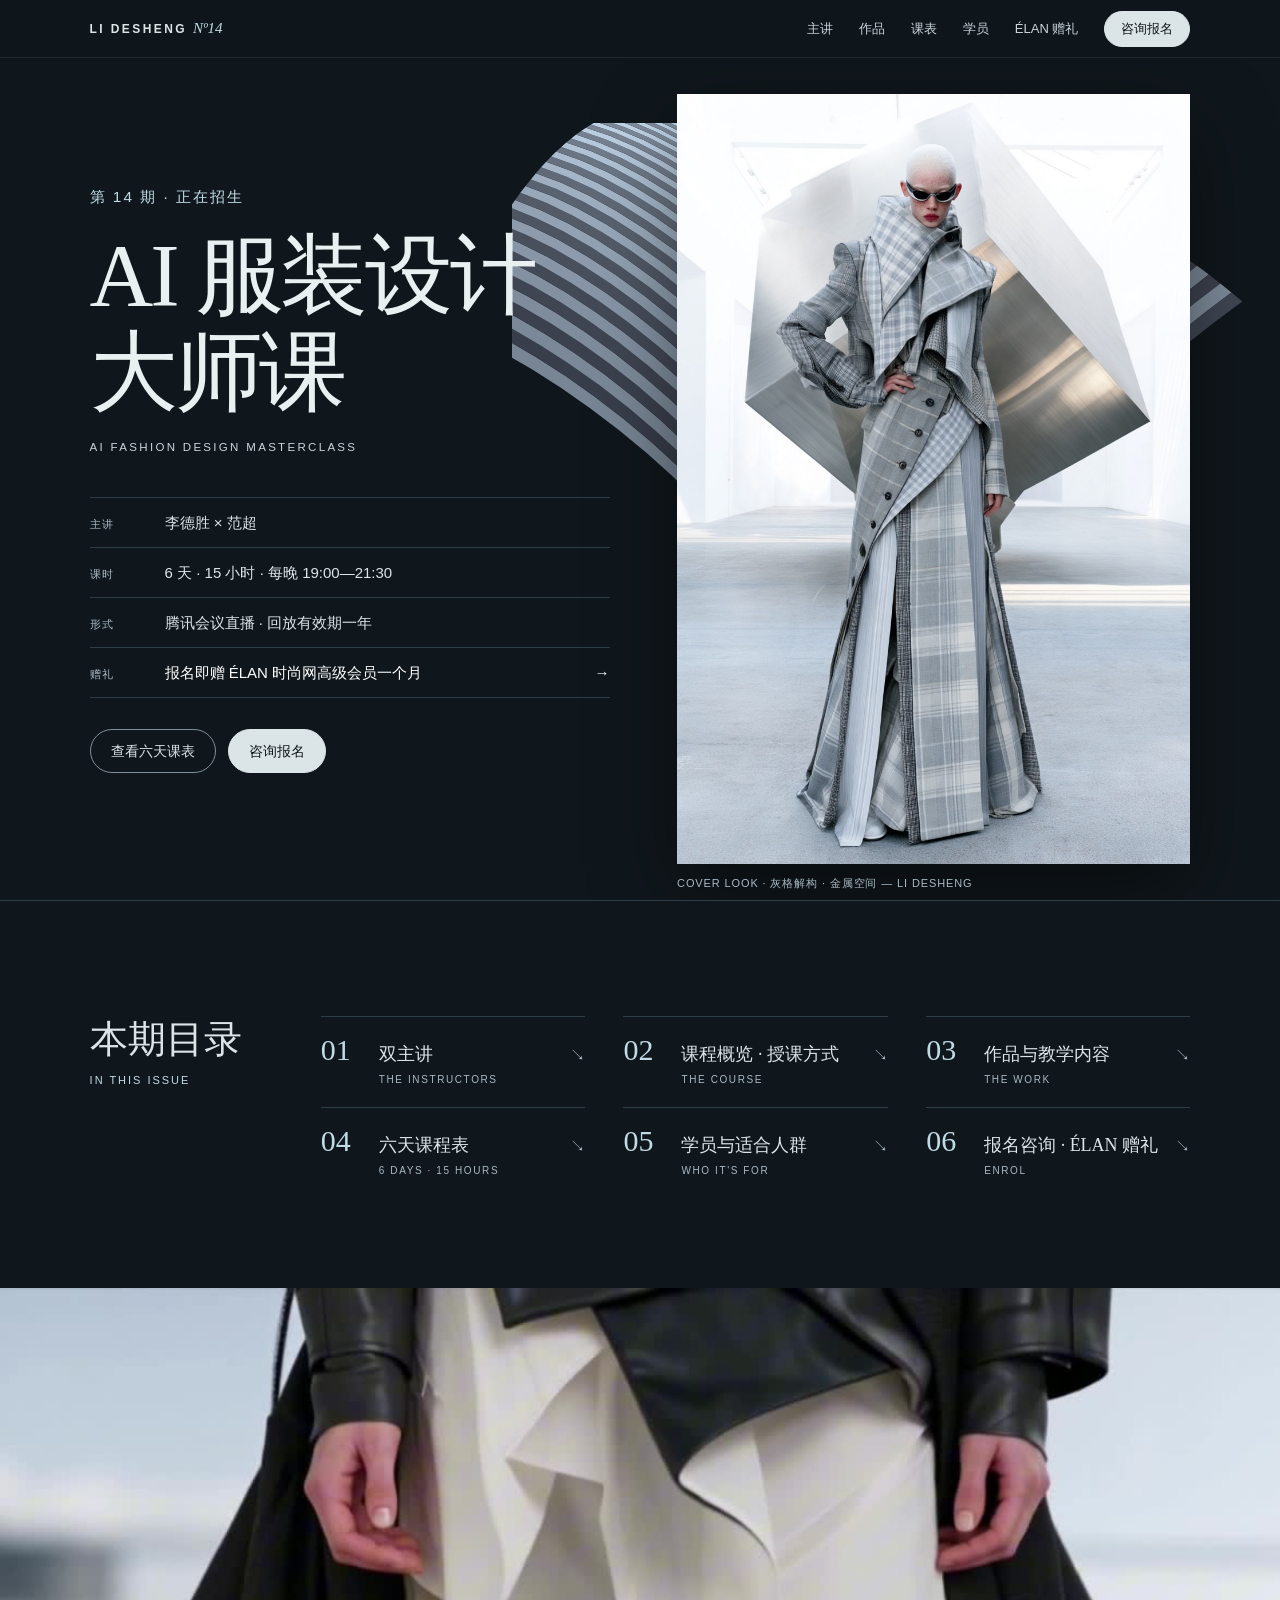
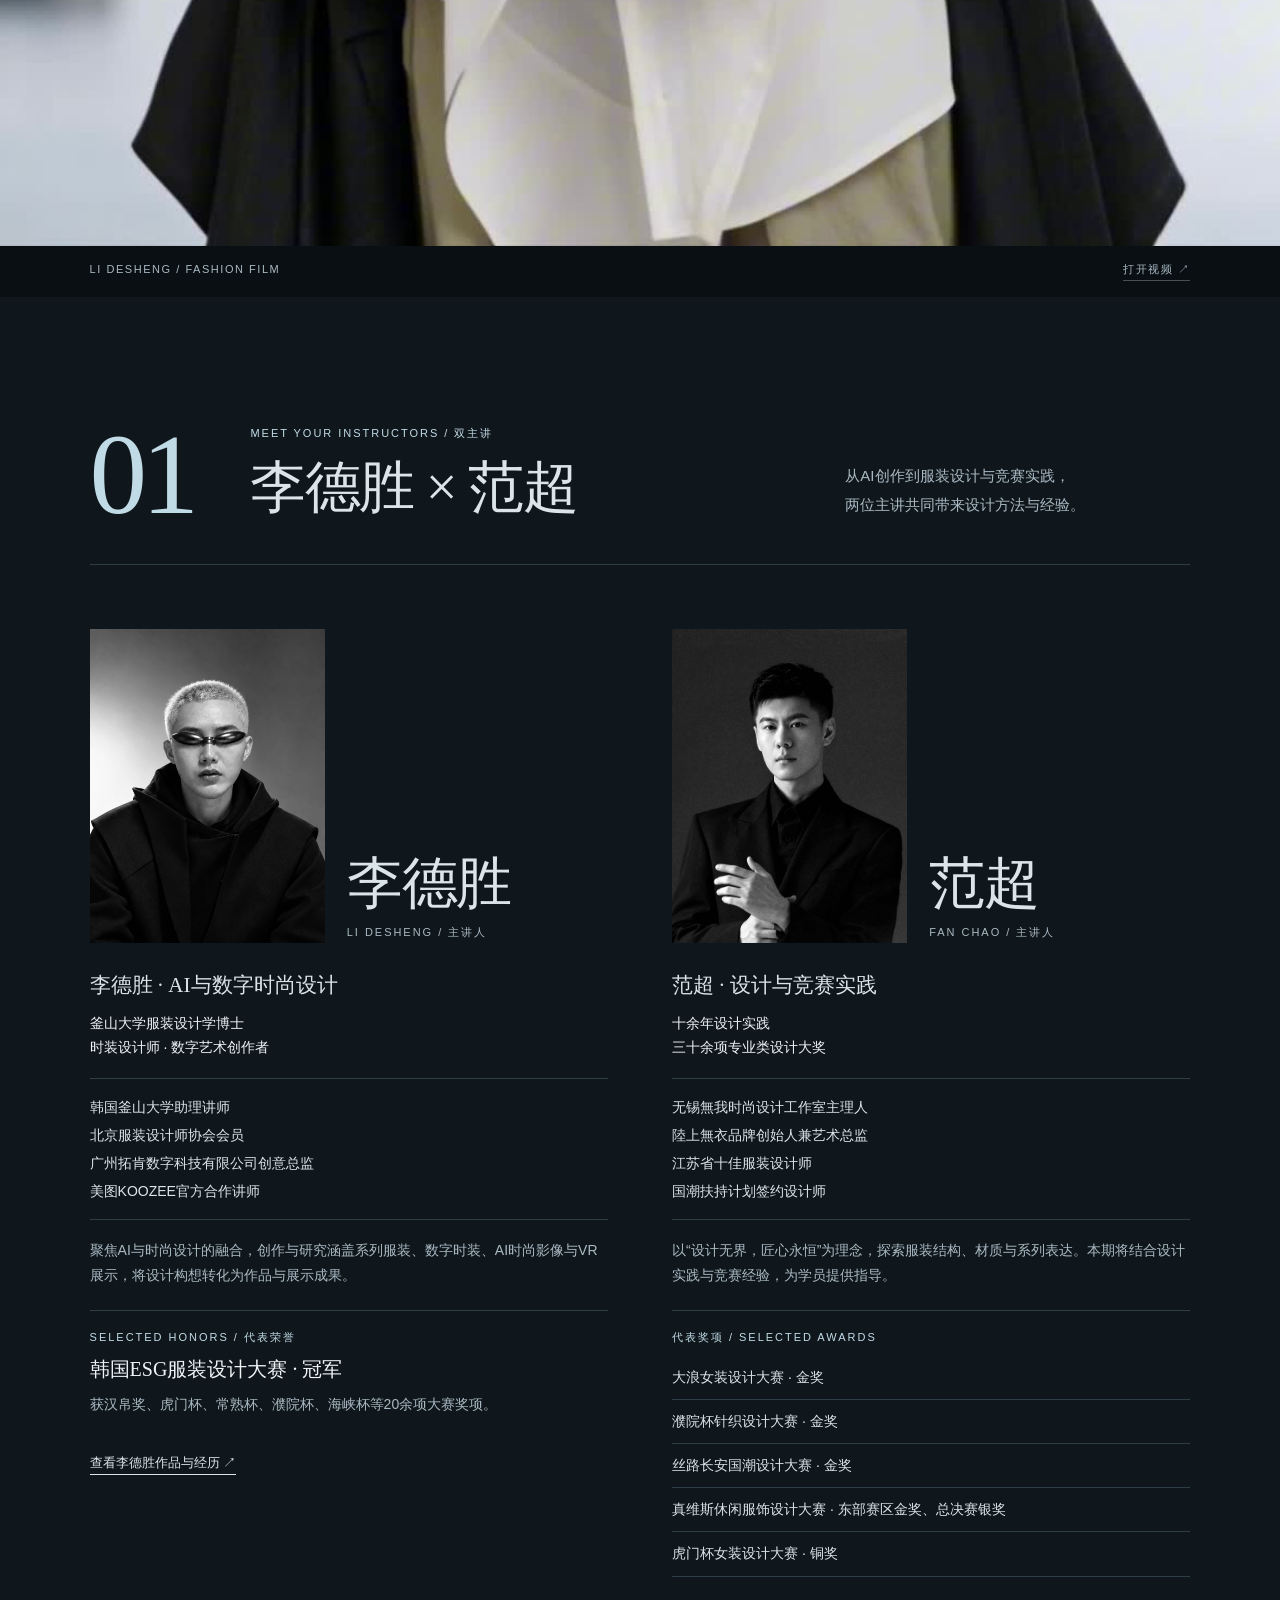
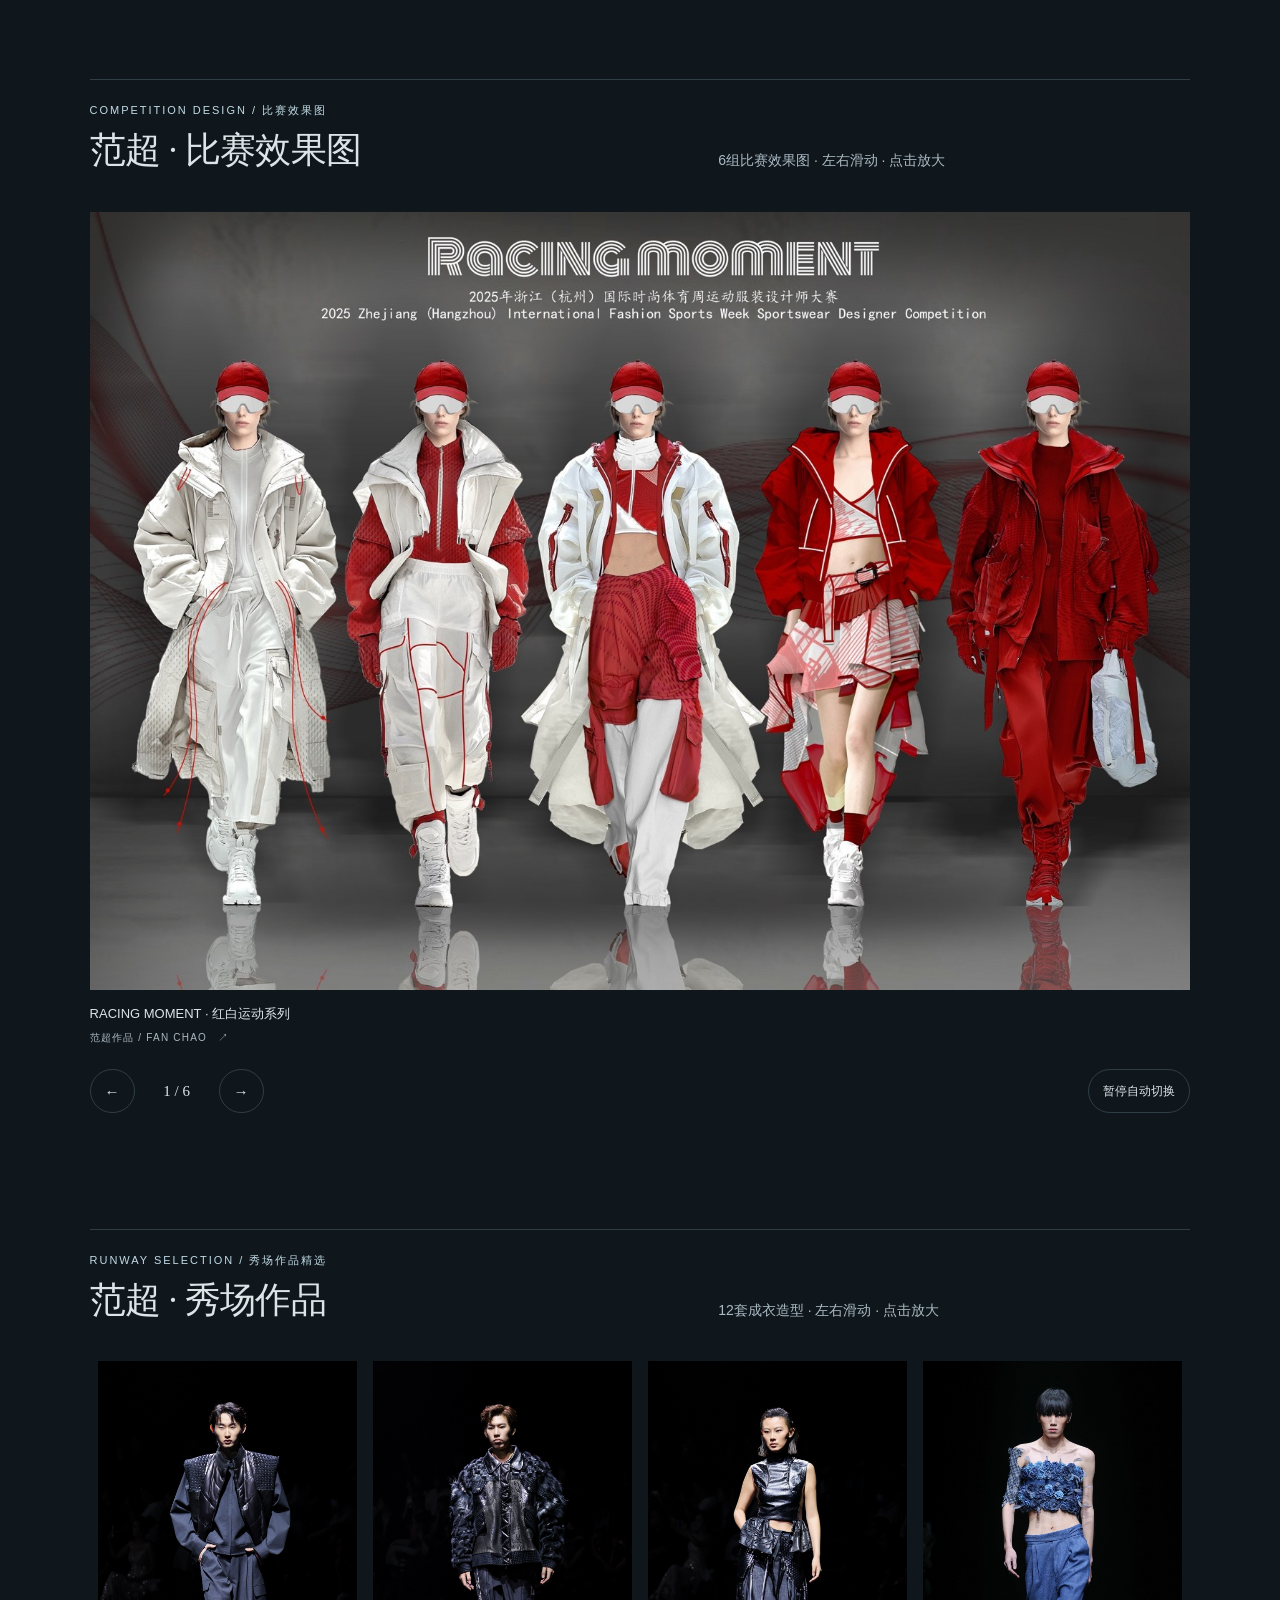
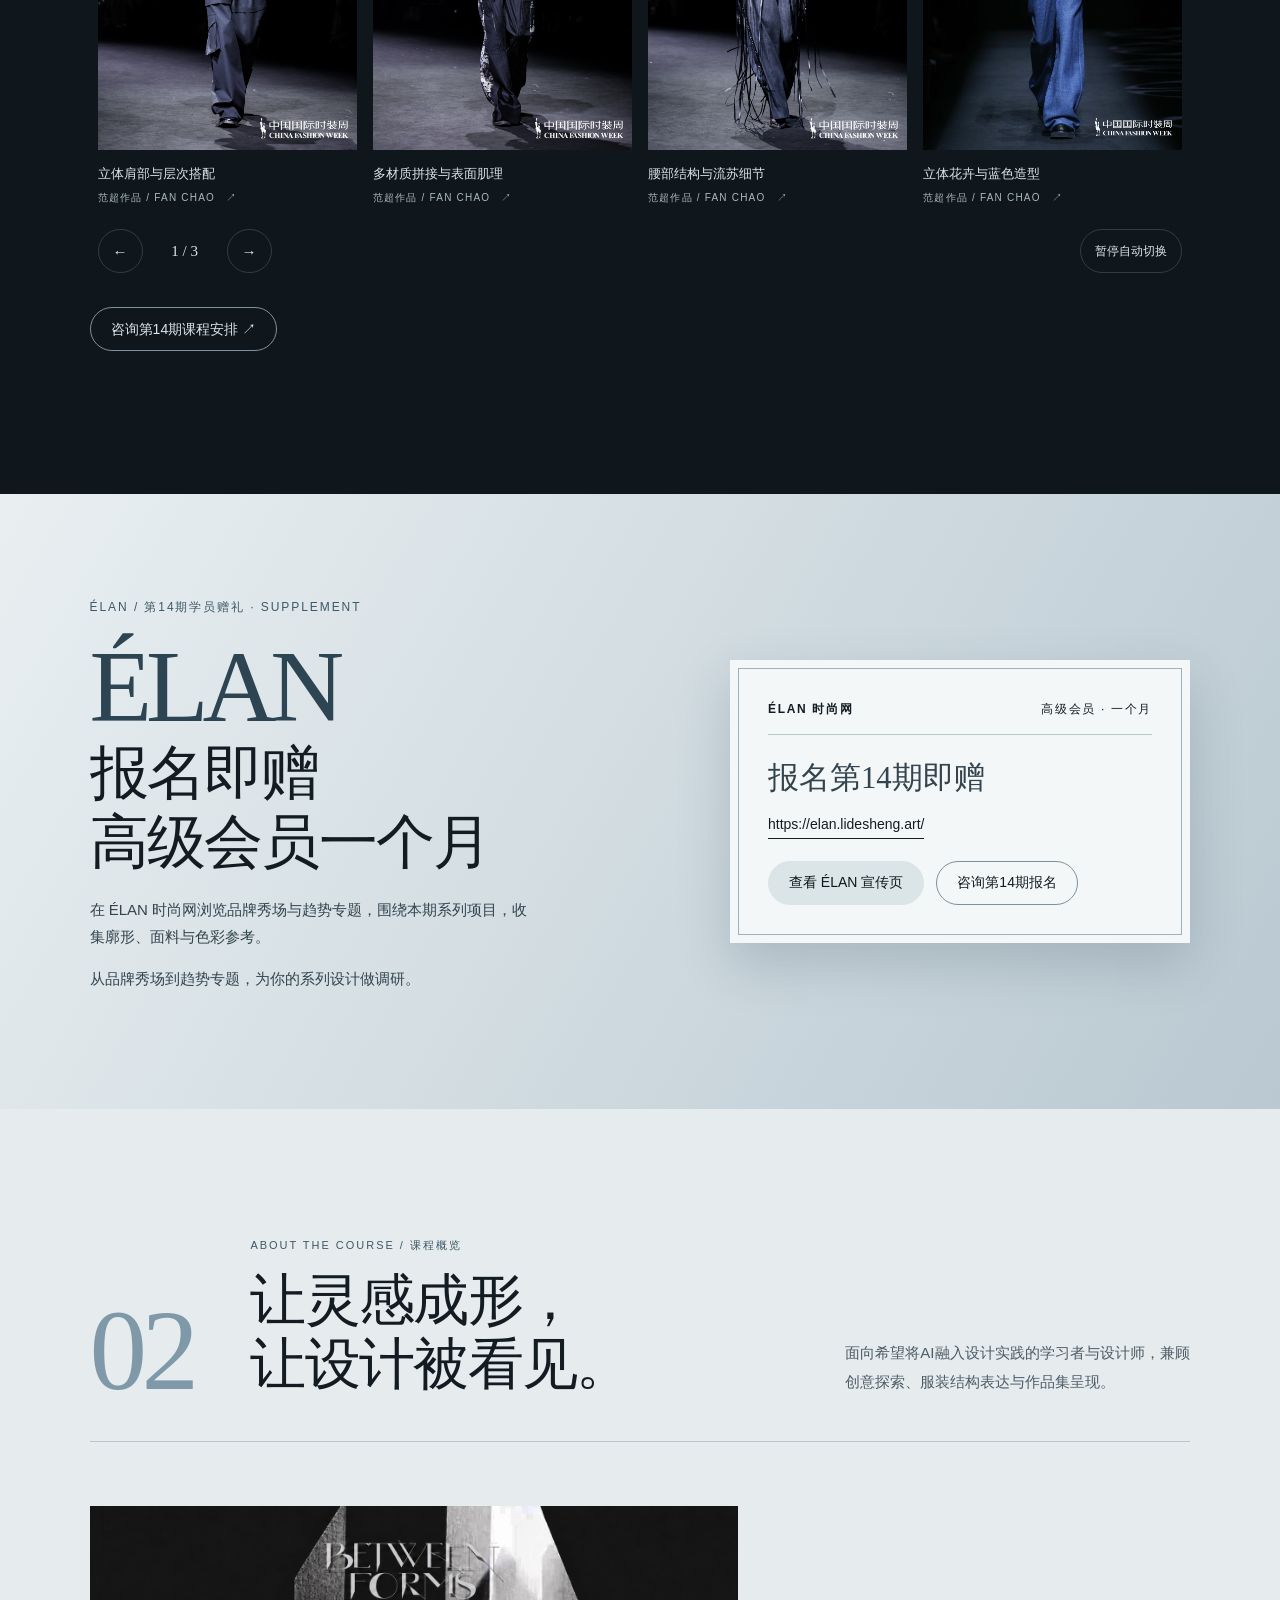
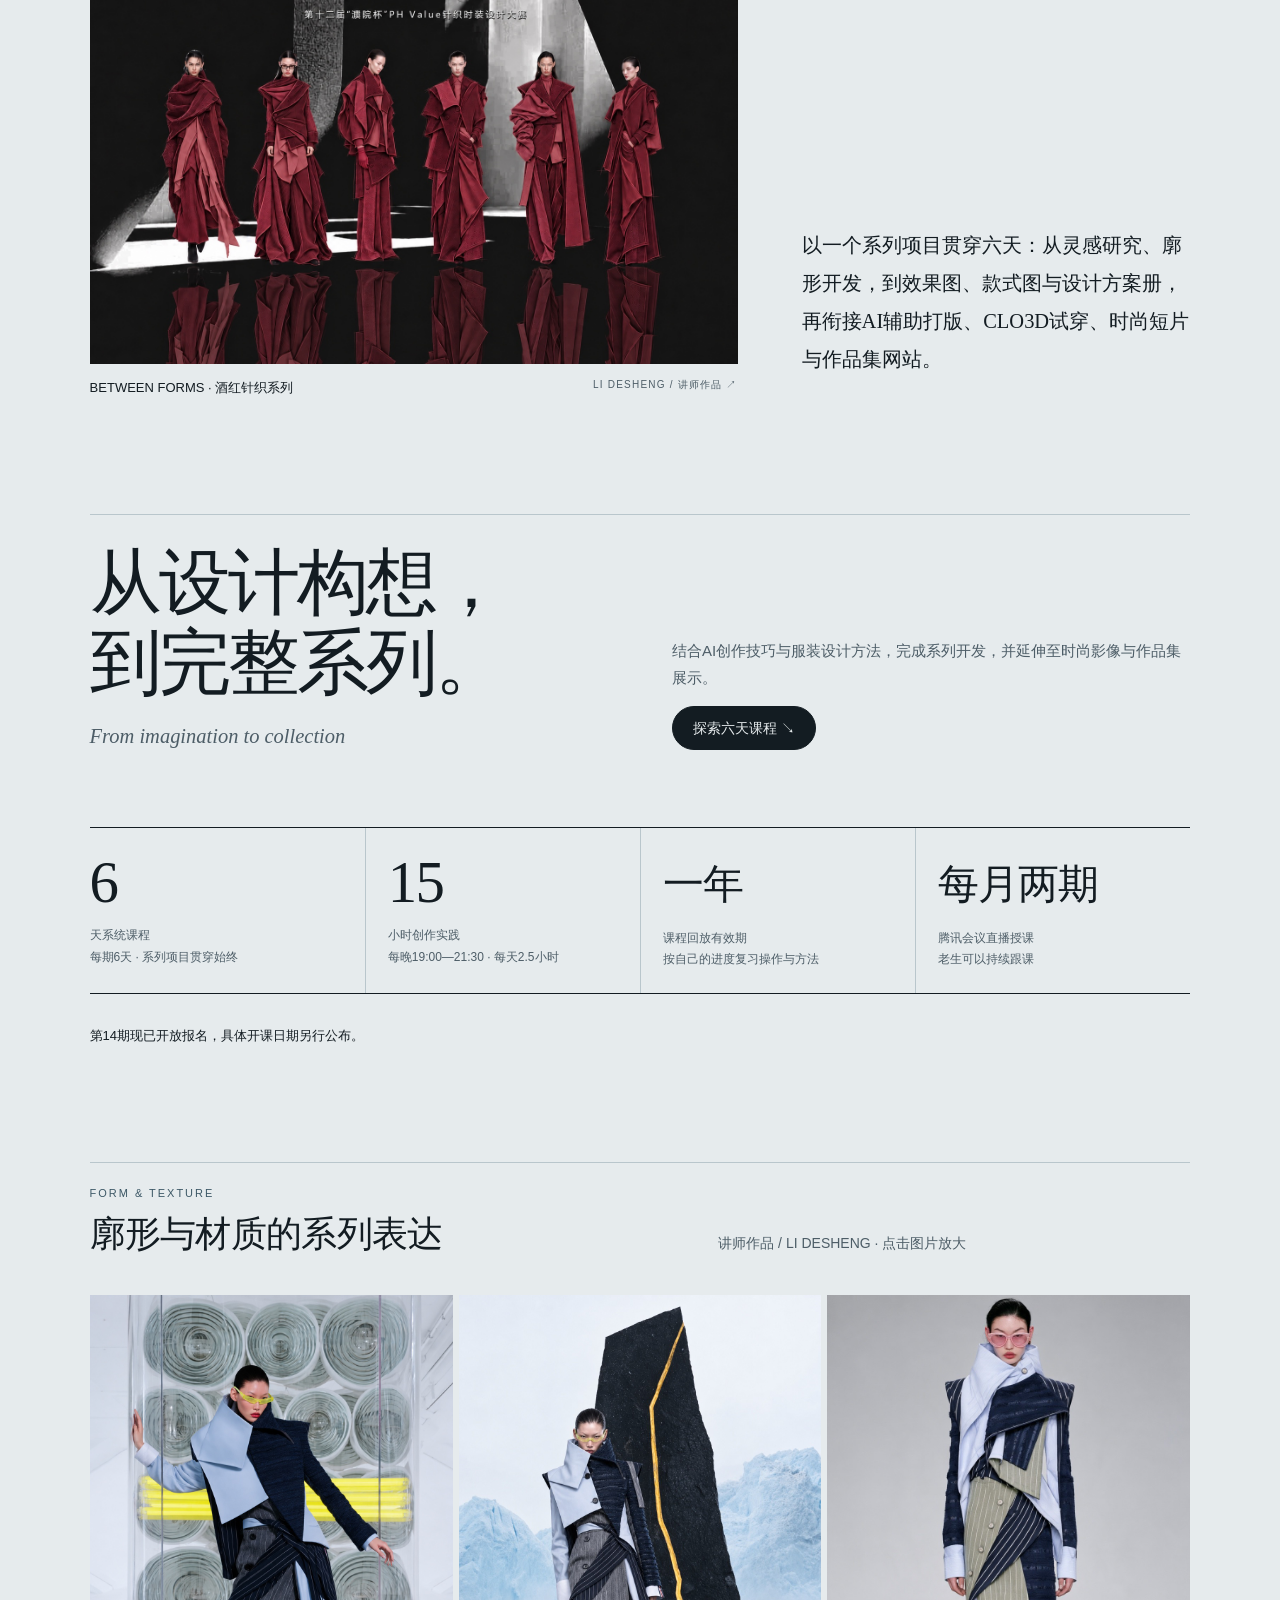
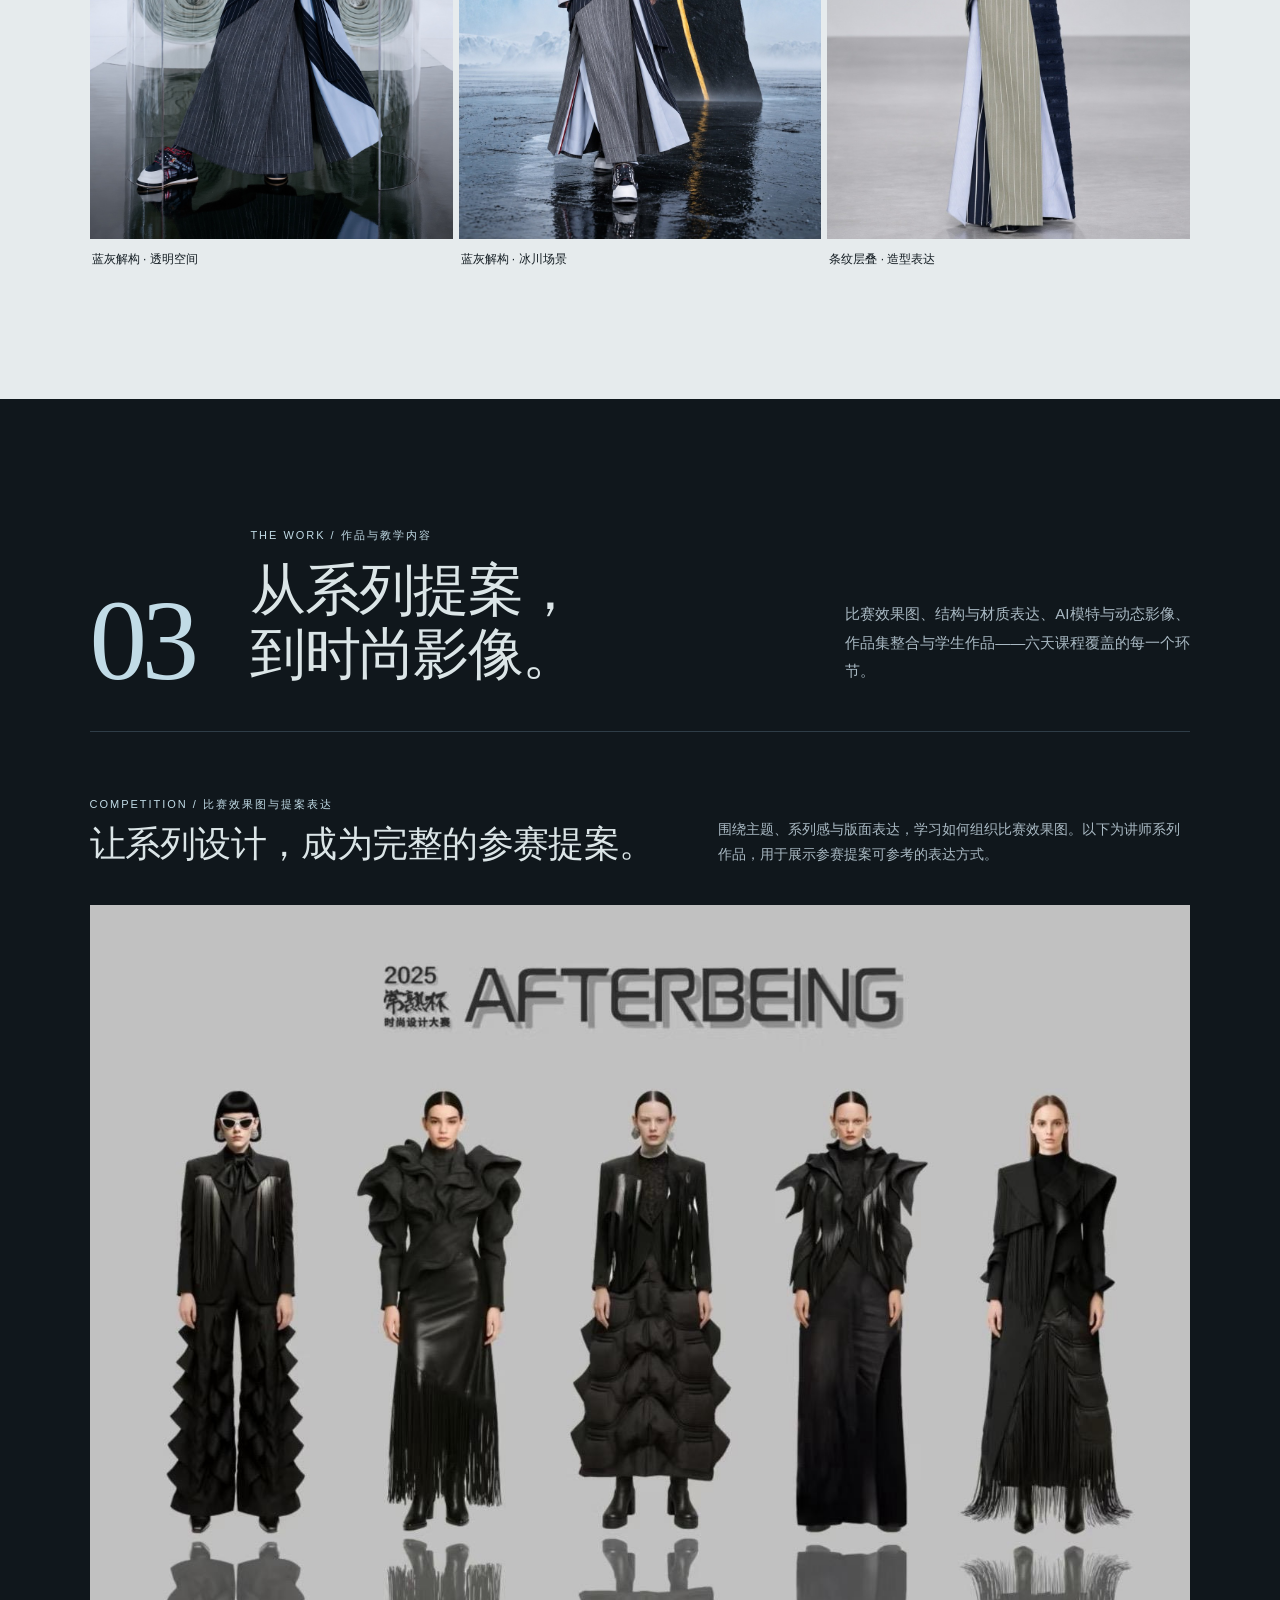
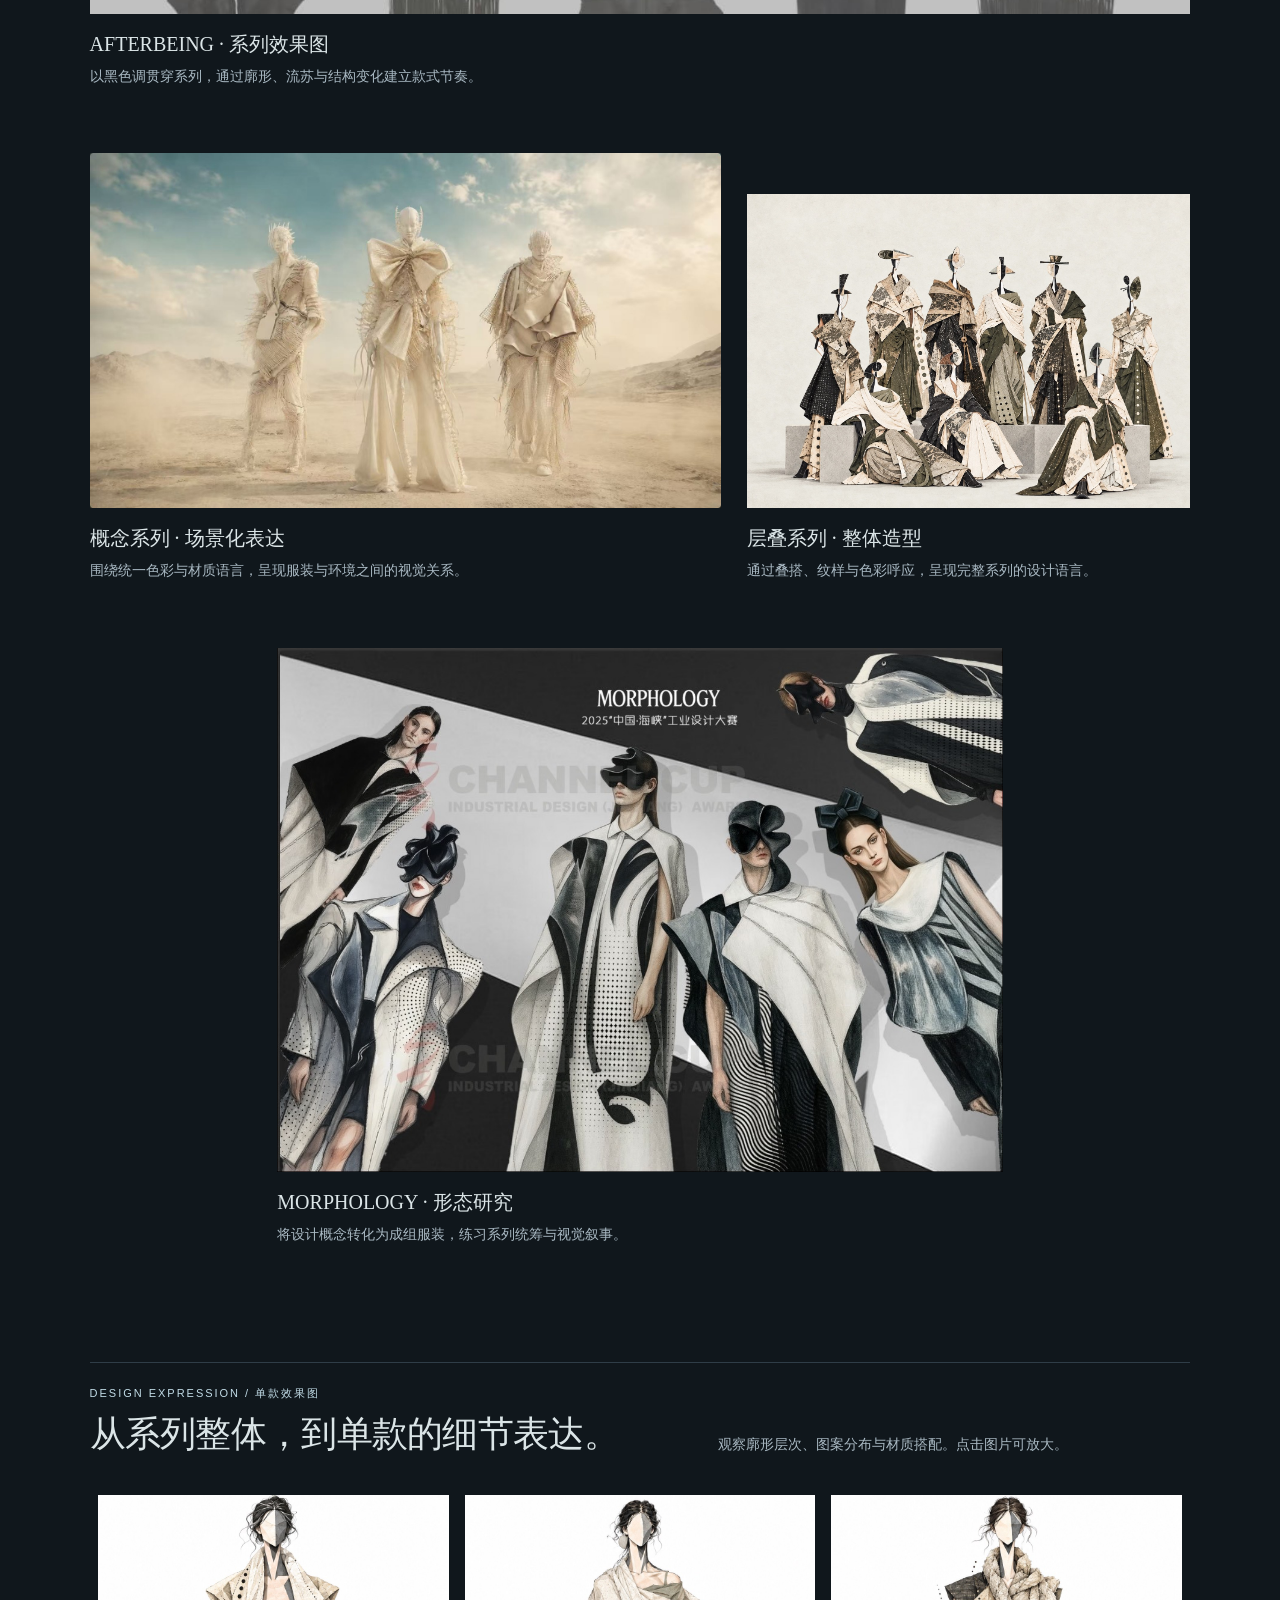
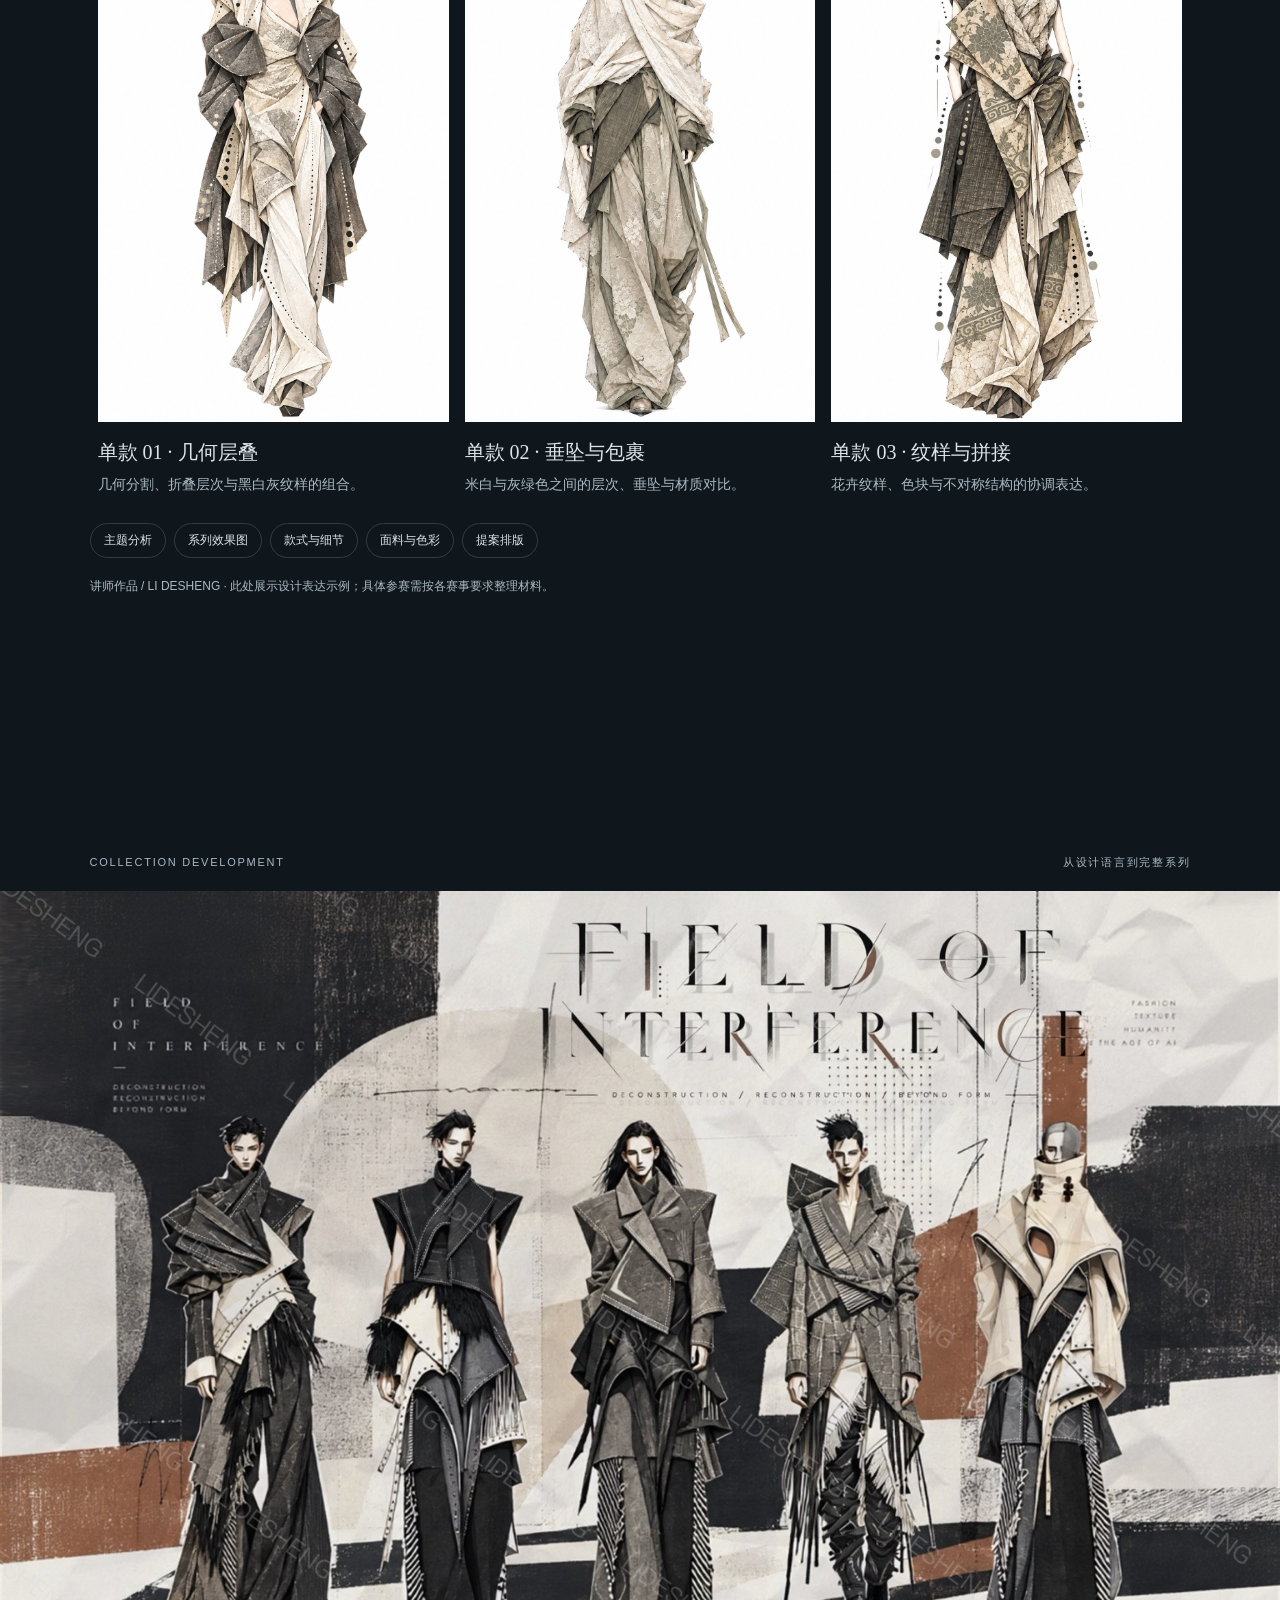
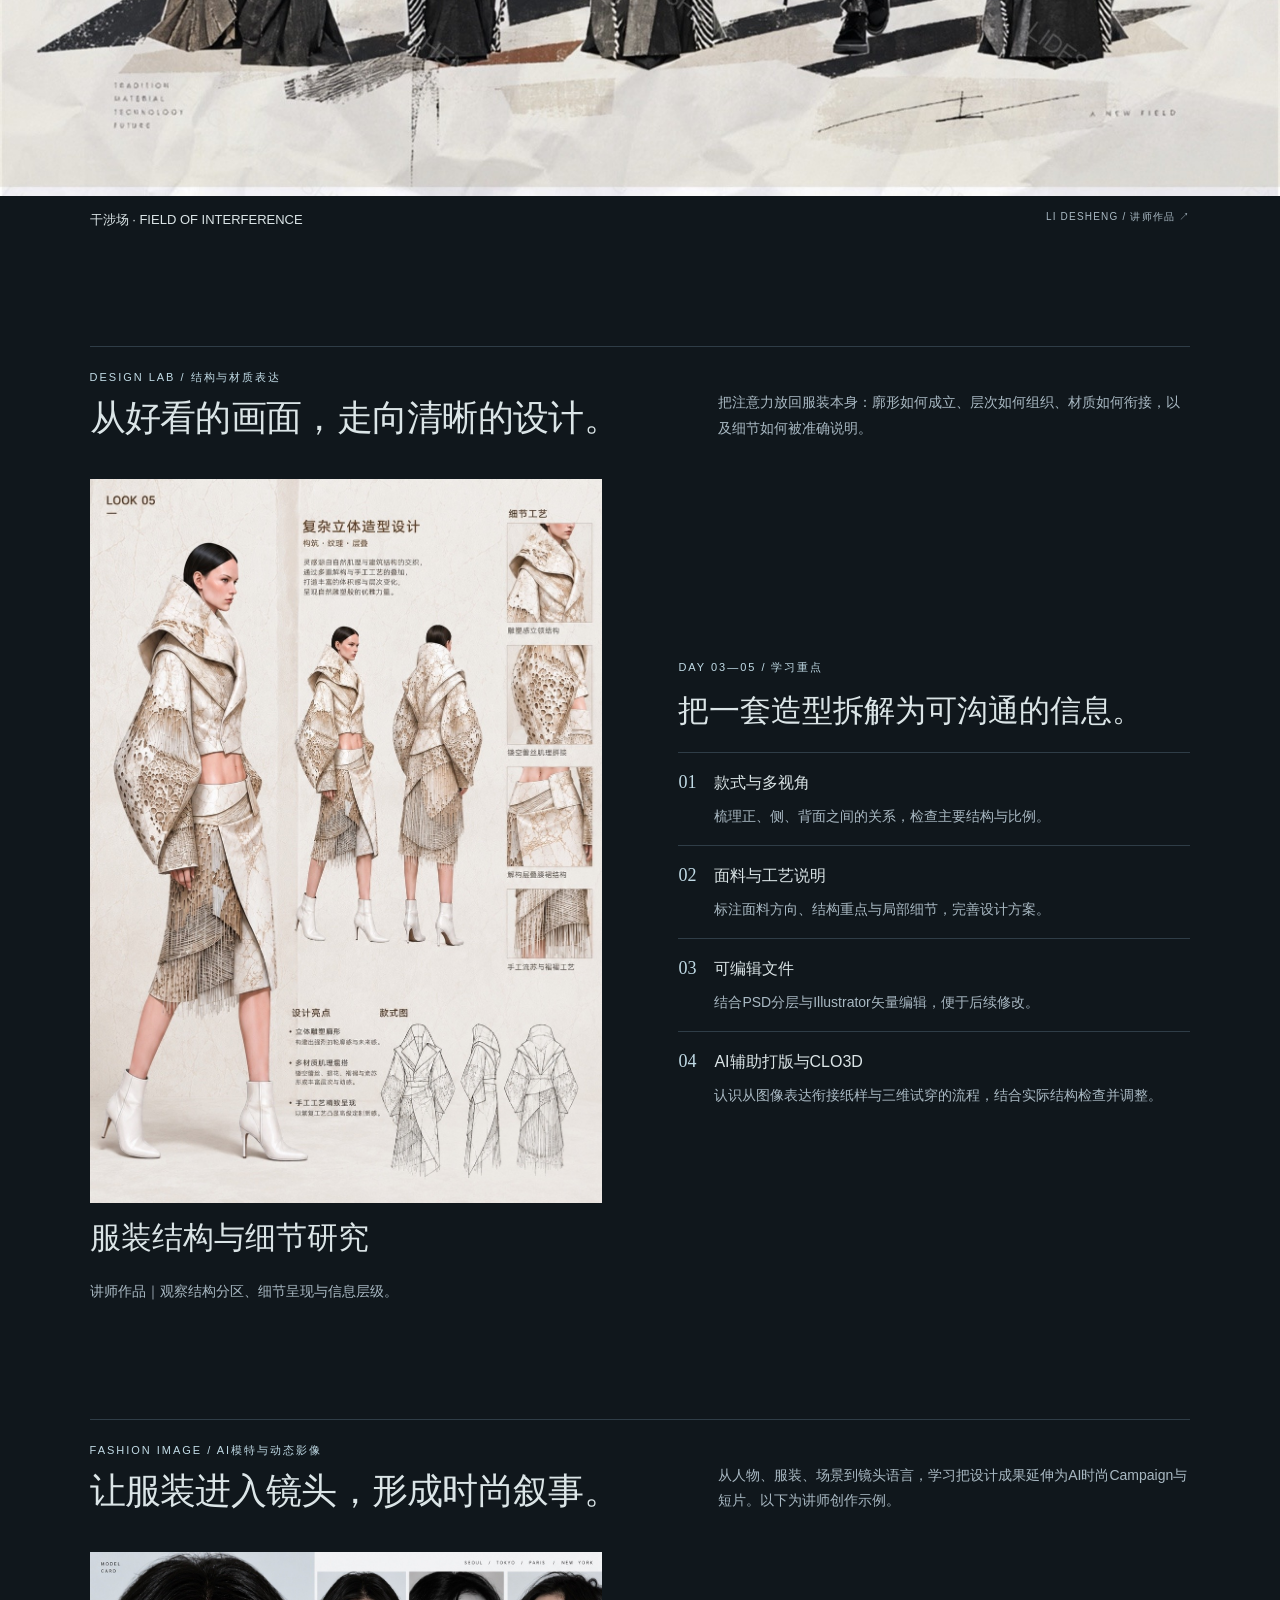
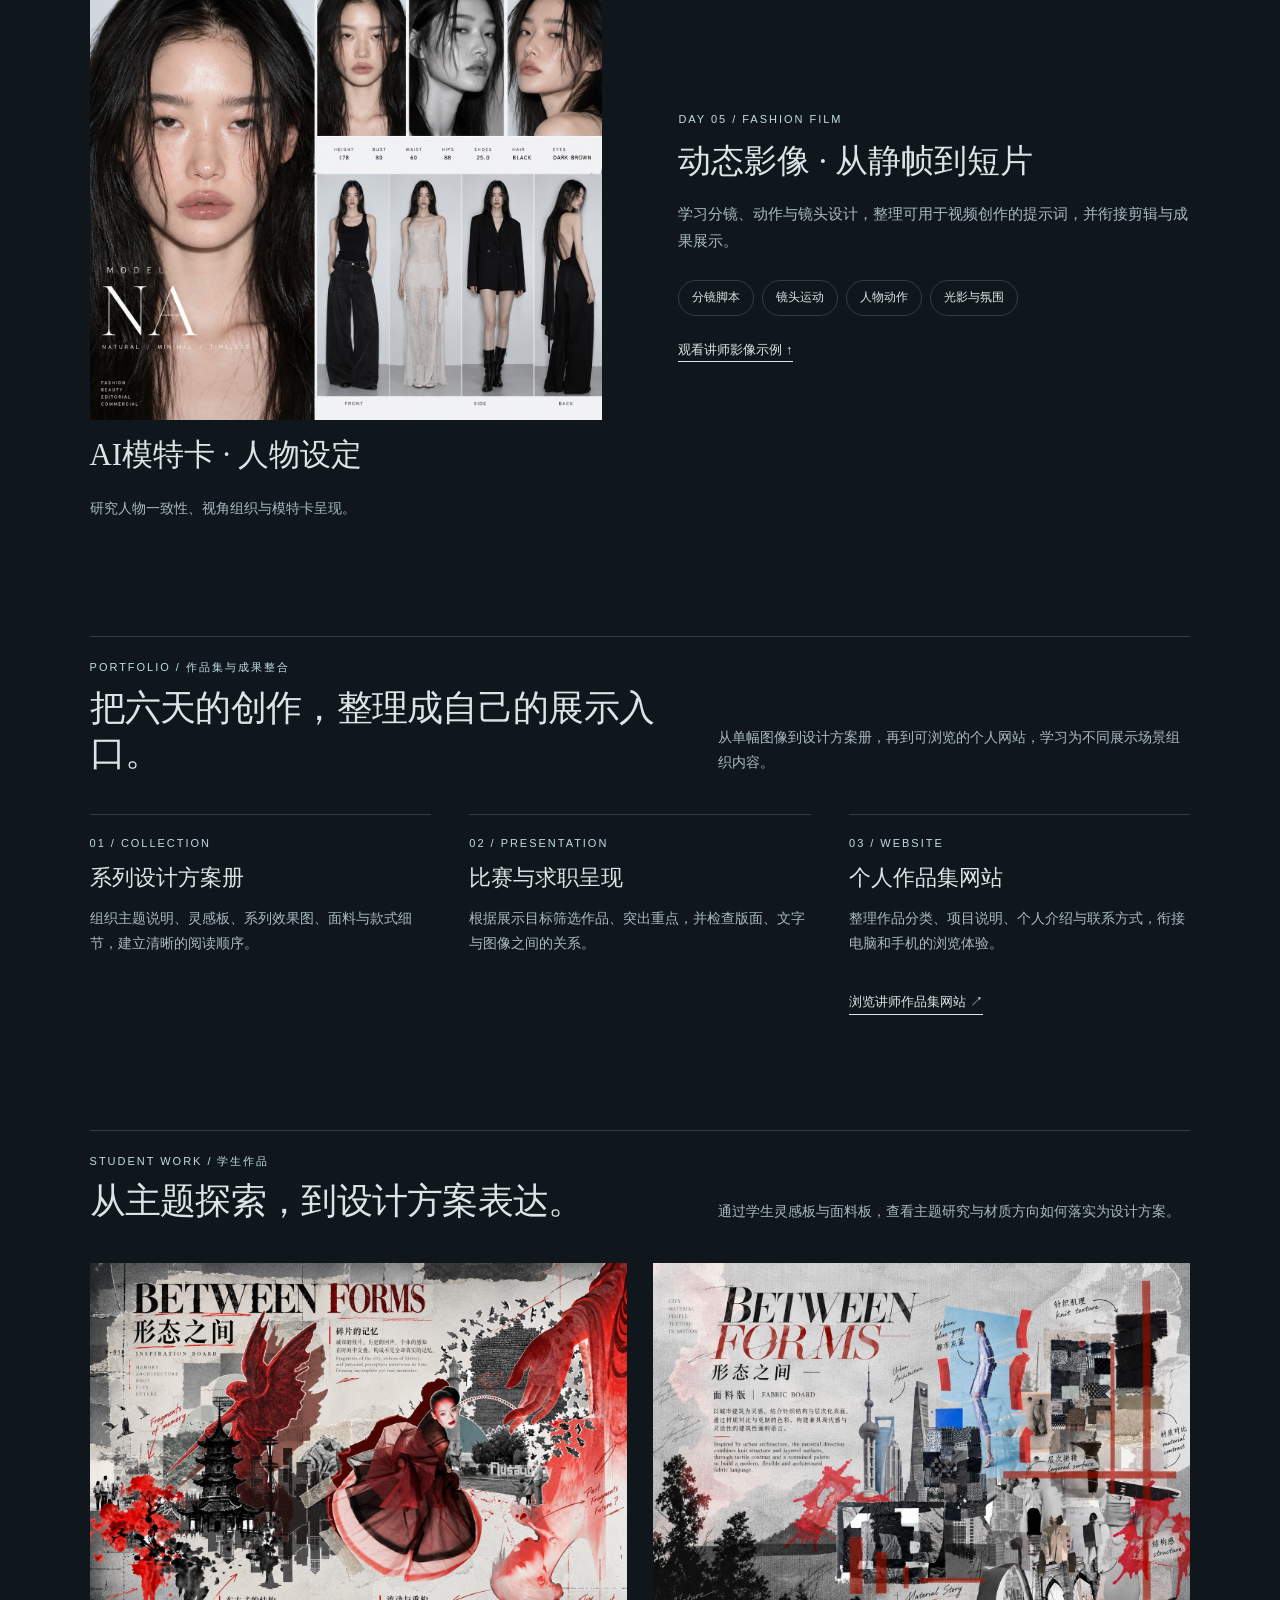
==== commit e5fbd198: "Tighten course 14 page: remove repeated details, fold materials into schedule - One spec band in cha" ====
--- a/course/index.html
+++ b/course/index.html
@@ -199,6 +199,7 @@
 /* ---------- 03 Works ---------- */
 .gallery4{display:grid;grid-template-columns:repeat(4,minmax(0,1fr));gap:6px}
 .gallery4 img{aspect-ratio:2/3;object-fit:cover}
+.gallery4.g3{grid-template-columns:repeat(3,minmax(0,1fr))}
 .gallery4 figcaption{font-size:12px;margin-top:10px;padding-inline:2px}
 .series{display:grid;grid-template-columns:repeat(12,minmax(0,1fr));gap:clamp(40px,5vw,70px) clamp(16px,2vw,28px)}
 .series figure:nth-child(1){grid-column:1/-1}
@@ -238,6 +239,9 @@
 .schedule-subtitle{font:500 20px/1.5 var(--serif);margin-bottom:22px}
 .schedule-side p{color:var(--paper-mute);font-size:14px}
 .schedule-hint{font-size:13px;font-weight:600;margin:24px 0 0}
+.poster-link{display:grid!important;grid-template-columns:72px 1fr;align-items:center;gap:16px;margin-top:28px;padding-top:18px;border-top:1px solid var(--paper-line)}
+.poster-link img{width:72px;box-shadow:0 6px 18px #0002}
+.poster-link span{font-size:13px;border-bottom:1px solid currentColor;justify-self:start}
 .schedule-hint span{display:block;font-weight:400;color:var(--paper-mute)}
 .days details{border-top:1px solid var(--paper-ink)}
 .days details:last-child{border-bottom:1px solid var(--paper-ink)}
@@ -342,11 +346,10 @@
   .toc .n{font-size:26px}
   .film-credit{font-size:9px;letter-spacing:.1em}
   .chapter{padding-block:64px}
-  .ch-head{grid-template-columns:auto 1fr;gap:6px 18px;align-items:end}
-  .ch-no{font-size:76px;grid-row:1/3}
-  .ch-head>div{align-self:end}
-  .ch-title{font-size:clamp(30px,8.6vw,40px);margin-top:8px}
-  .ch-dek{grid-column:1/-1;margin-top:18px;font-size:14px}
+  .ch-head{grid-template-columns:1fr;gap:14px;align-items:start}
+  .ch-no{font-size:68px}
+  .ch-title{font-size:clamp(30px,8.4vw,38px);margin-top:10px}
+  .ch-dek{margin-top:4px;font-size:14px}
   .sub-head{grid-template-columns:1fr;gap:12px;margin-top:72px}
   .sub-head h3{font-size:clamp(24px,7vw,30px)}
   .teachers{grid-template-columns:1fr;gap:64px}
@@ -617,9 +620,9 @@
   </div>
 
   <div id="fanchao-works" aria-label="范超作品展示">
-    <div class="sub-head works-toggle"><div><div class="kicker">COMPETITION DESIGN / 比赛效果图</div><h3>范超 · 比赛效果图</h3></div><p>左右滑动浏览 · 每1.5秒自动切换 · 点击图片放大</p></div>
+    <div class="sub-head works-toggle"><div><div class="kicker">COMPETITION DESIGN / 比赛效果图</div><h3>范超 · 比赛效果图</h3></div><p>6组比赛效果图 · 左右滑动 · 点击放大</p></div>
     <div class="guest-carousel boards-wrap" data-carousel aria-label="范超 · 比赛效果图"><div class="guest-track boards" id="fan-board-track" tabindex="0" aria-label="左右滑动浏览范超 · 比赛效果图"><figure><button class="image-open" data-image="assets/fanchao/racing-moment.jpg" aria-label="放大查看：RACING MOMENT · 红白运动系列"><img draggable="false" src="assets/fanchao/racing-moment.jpg" alt="范超设计作品：RACING MOMENT · 红白运动系列" width="1536" height="1086" loading="lazy" decoding="async"></button><figcaption>RACING MOMENT · 红白运动系列<span>范超作品 / FAN CHAO　↗</span></figcaption></figure><figure><button class="image-open" data-image="assets/fanchao/velo-fusion.jpg" aria-label="放大查看：VELO FUSION · 银灰运动系列"><img draggable="false" src="assets/fanchao/velo-fusion.jpg" alt="范超设计作品：VELO FUSION · 银灰运动系列" width="1536" height="1086" loading="lazy" decoding="async"></button><figcaption>VELO FUSION · 银灰运动系列<span>范超作品 / FAN CHAO　↗</span></figcaption></figure><figure><button class="image-open" data-image="assets/fanchao/velo-future-run.jpg" aria-label="放大查看：VELO FUTURE RUN · 系列设计"><img draggable="false" src="assets/fanchao/velo-future-run.jpg" alt="范超设计作品：VELO FUTURE RUN · 系列设计" width="1536" height="1086" loading="lazy" decoding="async"></button><figcaption>VELO FUTURE RUN · 系列设计<span>范超作品 / FAN CHAO　↗</span></figcaption></figure><figure><button class="image-open" data-image="assets/fanchao/competition-white.jpg" aria-label="放大查看：白色机能系列 · 比赛效果图"><img draggable="false" src="assets/fanchao/competition-white.jpg" alt="范超设计作品：白色机能系列 · 比赛效果图" width="1536" height="1086" loading="lazy" decoding="async"></button><figcaption>白色机能系列 · 比赛效果图<span>范超作品 / FAN CHAO　↗</span></figcaption></figure><figure><button class="image-open" data-image="assets/fanchao/competition-layered.jpg" aria-label="放大查看：浅色层叠系列 · 比赛效果图"><img draggable="false" src="assets/fanchao/competition-layered.jpg" alt="范超设计作品：浅色层叠系列 · 比赛效果图" width="1920" height="1358" loading="lazy" decoding="async"></button><figcaption>浅色层叠系列 · 比赛效果图<span>范超作品 / FAN CHAO　↗</span></figcaption></figure><figure><button class="image-open" data-image="assets/fanchao/competition-sketch.jpg" aria-label="放大查看：灰褐色系列 · 设计效果图"><img draggable="false" src="assets/fanchao/competition-sketch.jpg" alt="范超设计作品：灰褐色系列 · 设计效果图" width="707" height="287" loading="lazy" decoding="async"></button><figcaption>灰褐色系列 · 设计效果图<span>范超作品 / FAN CHAO　↗</span></figcaption></figure></div><div class="guest-controls"><button type="button" data-prev aria-label="上一组作品" aria-controls="fan-board-track">←</button><span data-position aria-live="off">1 / 6</span><button type="button" data-next aria-label="下一组作品" aria-controls="fan-board-track">→</button><button type="button" data-auto aria-label="暂停自动切换">暂停自动切换</button></div></div>
-    <div class="sub-head"><div><div class="kicker">RUNWAY SELECTION / 秀场作品精选</div><h3>范超 · 秀场作品</h3></div><p>12套成衣造型 · 左右滑动浏览 · 每1.5秒自动切换 · 点击图片放大</p></div>
+    <div class="sub-head"><div><div class="kicker">RUNWAY SELECTION / 秀场作品精选</div><h3>范超 · 秀场作品</h3></div><p>12套成衣造型 · 左右滑动 · 点击放大</p></div>
     <div class="guest-carousel runway-wrap" data-carousel aria-label="范超 · 秀场作品"><div class="guest-track runway" id="fan-runway-track" tabindex="0" aria-label="左右滑动浏览范超 · 秀场作品"><figure><button class="image-open" data-image="assets/fanchao/runway-01.jpg" aria-label="放大查看：立体肩部与层次搭配"><img draggable="false" src="assets/fanchao/runway-01.jpg" alt="范超设计作品：立体肩部与层次搭配" width="1024" height="1536" loading="lazy" decoding="async"></button><figcaption>立体肩部与层次搭配<span>范超作品 / FAN CHAO　↗</span></figcaption></figure><figure><button class="image-open" data-image="assets/fanchao/runway-02.jpg" aria-label="放大查看：多材质拼接与表面肌理"><img draggable="false" src="assets/fanchao/runway-02.jpg" alt="范超设计作品：多材质拼接与表面肌理" width="1024" height="1536" loading="lazy" decoding="async"></button><figcaption>多材质拼接与表面肌理<span>范超作品 / FAN CHAO　↗</span></figcaption></figure><figure><button class="image-open" data-image="assets/fanchao/runway-03.jpg" aria-label="放大查看：腰部结构与流苏细节"><img draggable="false" src="assets/fanchao/runway-03.jpg" alt="范超设计作品：腰部结构与流苏细节" width="1024" height="1536" loading="lazy" decoding="async"></button><figcaption>腰部结构与流苏细节<span>范超作品 / FAN CHAO　↗</span></figcaption></figure><figure><button class="image-open" data-image="assets/fanchao/runway-04.jpg" aria-label="放大查看：立体花卉与蓝色造型"><img draggable="false" src="assets/fanchao/runway-04.jpg" alt="范超设计作品：立体花卉与蓝色造型" width="1025" height="1536" loading="lazy" decoding="async"></button><figcaption>立体花卉与蓝色造型<span>范超作品 / FAN CHAO　↗</span></figcaption></figure><figure><button class="image-open" data-image="assets/fanchao/runway-05.jpg" aria-label="放大查看：夸张袖型与抽褶结构"><img draggable="false" src="assets/fanchao/runway-05.jpg" alt="范超设计作品：夸张袖型与抽褶结构" width="1024" height="1536" loading="lazy" decoding="async"></button><figcaption>夸张袖型与抽褶结构<span>范超作品 / FAN CHAO　↗</span></figcaption></figure><figure><button class="image-open" data-image="assets/fanchao/runway-06.jpg" aria-label="放大查看：酒红色层次与花卉装饰"><img draggable="false" src="assets/fanchao/runway-06.jpg" alt="范超设计作品：酒红色层次与花卉装饰" width="1400" height="2100" loading="lazy" decoding="async"></button><figcaption>酒红色层次与花卉装饰<span>范超作品 / FAN CHAO　↗</span></figcaption></figure><figure><button class="image-open" data-image="assets/fanchao/runway-07.jpg" aria-label="放大查看：黑色长外套与领部层次"><img draggable="false" src="assets/fanchao/runway-07.jpg" alt="范超设计作品：黑色长外套与领部层次" loading="lazy" decoding="async"></button><figcaption>黑色长外套与领部层次<span>范超作品 / FAN CHAO　↗</span></figcaption></figure><figure><button class="image-open" data-image="assets/fanchao/runway-08.jpg" aria-label="放大查看：紫色外套与花卉装饰"><img draggable="false" src="assets/fanchao/runway-08.jpg" alt="范超设计作品：紫色外套与花卉装饰" loading="lazy" decoding="async"></button><figcaption>紫色外套与花卉装饰<span>范超作品 / FAN CHAO　↗</span></figcaption></figure><figure><button class="image-open" data-image="assets/fanchao/runway-09.jpg" aria-label="放大查看：深色长外套与不对称搭配"><img draggable="false" src="assets/fanchao/runway-09.jpg" alt="范超设计作品：深色长外套与不对称搭配" loading="lazy" decoding="async"></button><figcaption>深色长外套与不对称搭配<span>范超作品 / FAN CHAO　↗</span></figcaption></figure><figure><button class="image-open" data-image="assets/fanchao/runway-10.jpg" aria-label="放大查看：深色套装与图案表达"><img draggable="false" src="assets/fanchao/runway-10.jpg" alt="范超设计作品：深色套装与图案表达" loading="lazy" decoding="async"></button><figcaption>深色套装与图案表达<span>范超作品 / FAN CHAO　↗</span></figcaption></figure><figure><button class="image-open" data-image="assets/fanchao/runway-11.jpg" aria-label="放大查看：浅色套装与花卉细节"><img draggable="false" src="assets/fanchao/runway-11.jpg" alt="范超设计作品：浅色套装与花卉细节" loading="lazy" decoding="async"></button><figcaption>浅色套装与花卉细节<span>范超作品 / FAN CHAO　↗</span></figcaption></figure><figure><button class="image-open" data-image="assets/fanchao/runway-12.jpg" aria-label="放大查看：紫色男装与装饰细节"><img draggable="false" src="assets/fanchao/runway-12.jpg" alt="范超设计作品：紫色男装与装饰细节" loading="lazy" decoding="async"></button><figcaption>紫色男装与装饰细节<span>范超作品 / FAN CHAO　↗</span></figcaption></figure></div><div class="guest-controls"><button type="button" data-prev aria-label="上一组作品" aria-controls="fan-runway-track">←</button><span data-position aria-live="off">1 / 3</span><button type="button" data-next aria-label="下一组作品" aria-controls="fan-runway-track">→</button><button type="button" data-auto aria-label="暂停自动切换">暂停自动切换</button></div></div>
     <p style="margin-top:34px"><a class="pill" href="#contact">咨询第14期课程安排 ↗</a></p>
   </div>
@@ -652,17 +655,13 @@
   </div>
   <div class="pull">
     <div><h3>从设计构想，<br>到完整系列。</h3><span class="en" lang="en">From imagination to collection</span></div>
-    <div><p>结合AI创作技巧与服装设计方法，完成系列开发，并延伸至时尚影像与作品集展示。</p><a class="pill solid" href="#curriculum">探索六天课程 ↘</a><div class="hero-by">主讲 / 李德胜 · 范超<br>每月两期 · 腾讯会议授课 · 回放有效期一年 · 老生可持续跟课</div></div>
-  </div>
-  <div class="stats"><div><strong>6</strong><small>天系统课程</small></div><div><strong>15</strong><small>小时创作实践</small></div><div><strong class="time">19:00—21:30</strong><small>每晚上课时间</small></div><div><strong class="cn">每月两期</strong><small>每期6天 · 系列项目贯穿始终</small></div></div>
-  <div id="format">
-    <div class="sub-head"><div><div class="kicker">Learning format / 授课方式</div><h3>在线学习，课后持续练习。</h3></div><p>直播授课、课程回放与持续跟课相结合。</p></div>
-    <div class="format-grid"><article><span>01 / LIVE CLASS</span><h4>每月两期 · 腾讯会议</h4><p>通过腾讯会议在线授课。每期6天，每晚19:00—21:30，每天2.5小时，共15小时。</p></article><article><span>02 / REPLAY</span><h4>课程回放有效期一年</h4><p>回放保留一年，可按自己的创作进度复习操作与设计方法。</p></article><article><span>03 / CONTINUED LEARNING</span><h4>老生可以持续跟课</h4><p>完成当期课程后，老生可继续跟课，巩固方法、完善作品。</p></article></div>
-    <p class="notice">第14期现已开放报名，具体开课日期另行公布。</p>
-  </div>
+    <div><p>结合AI创作技巧与服装设计方法，完成系列开发，并延伸至时尚影像与作品集展示。</p><a class="pill solid" href="#curriculum">探索六天课程 ↘</a></div>
+  </div>
+  <div class="stats" id="format" aria-label="授课方式"><div><strong>6</strong><small>天系统课程<br>每期6天 · 系列项目贯穿始终</small></div><div><strong>15</strong><small>小时创作实践<br>每晚19:00—21:30 · 每天2.5小时</small></div><div><strong class="cn">一年</strong><small>课程回放有效期<br>按自己的进度复习操作与方法</small></div><div><strong class="cn">每月两期</strong><small>腾讯会议直播授课<br>老生可以持续跟课</small></div></div>
+  <p class="notice">第14期现已开放报名，具体开课日期另行公布。</p>
   <div class="sub-head"><div><div class="kicker">FORM &amp; TEXTURE</div><h3>廓形与材质的系列表达</h3></div><p>讲师作品 / LI DESHENG · 点击图片放大</p></div>
-  <div class="gallery4"><figure><button class="image-open" data-image="assets/fashion-deconstruction-plaid-20261024.jpg" aria-label="放大查看：灰格解构 · 金属空间"><img draggable="false" loading="lazy" decoding="async" src="assets/fashion-deconstruction-plaid-20261024.jpg" alt="李德胜作品：灰格解构 · 金属空间" width="896" height="1344"></button><figcaption>灰格解构 · 金属空间</figcaption></figure><figure><button class="image-open" data-image="assets/fashion-deconstruction-glass-20261024.jpg?v=20261025-hands" aria-label="放大查看：蓝灰解构 · 透明空间"><img draggable="false" loading="lazy" decoding="async" src="assets/fashion-deconstruction-glass-20261024.jpg?v=20261025-hands" alt="李德胜作品：蓝灰解构 · 透明空间" width="896" height="1344"></button><figcaption>蓝灰解构 · 透明空间</figcaption></figure><figure><button class="image-open" data-image="assets/fashion-deconstruction-ice-20261024.jpg" aria-label="放大查看：蓝灰解构 · 冰川场景"><img draggable="false" loading="lazy" decoding="async" src="assets/fashion-deconstruction-ice-20261024.jpg" alt="李德胜作品：蓝灰解构 · 冰川场景" width="1024" height="1536"></button><figcaption>蓝灰解构 · 冰川场景</figcaption></figure><figure><button class="image-open" data-image="assets/fashion-deconstruction-studio-20261024.jpg" aria-label="放大查看：条纹层叠 · 造型表达"><img draggable="false" loading="lazy" decoding="async" src="assets/fashion-deconstruction-studio-20261024.jpg" alt="李德胜作品：条纹层叠 · 造型表达" width="896" height="1344"></button><figcaption>条纹层叠 · 造型表达</figcaption></figure></div>
-  <div class="swipe-hint"><span>左右滑动浏览 4 幅作品</span><span>→</span></div>
+  <div class="gallery4 g3"><figure><button class="image-open" data-image="assets/fashion-deconstruction-glass-20261024.jpg?v=20261025-hands" aria-label="放大查看：蓝灰解构 · 透明空间"><img draggable="false" loading="lazy" decoding="async" src="assets/fashion-deconstruction-glass-20261024.jpg?v=20261025-hands" alt="李德胜作品：蓝灰解构 · 透明空间" width="896" height="1344"></button><figcaption>蓝灰解构 · 透明空间</figcaption></figure><figure><button class="image-open" data-image="assets/fashion-deconstruction-ice-20261024.jpg" aria-label="放大查看：蓝灰解构 · 冰川场景"><img draggable="false" loading="lazy" decoding="async" src="assets/fashion-deconstruction-ice-20261024.jpg" alt="李德胜作品：蓝灰解构 · 冰川场景" width="1024" height="1536"></button><figcaption>蓝灰解构 · 冰川场景</figcaption></figure><figure><button class="image-open" data-image="assets/fashion-deconstruction-studio-20261024.jpg" aria-label="放大查看：条纹层叠 · 造型表达"><img draggable="false" loading="lazy" decoding="async" src="assets/fashion-deconstruction-studio-20261024.jpg" alt="李德胜作品：条纹层叠 · 造型表达" width="896" height="1344"></button><figcaption>条纹层叠 · 造型表达</figcaption></figure></div>
+  <div class="swipe-hint"><span>左右滑动浏览 3 幅作品</span><span>→</span></div>
 </section>
 
 <!-- 03 THE WORK -->
@@ -672,7 +671,7 @@
   <div id="competition">
     <div class="sub-head first"><div><div class="kicker">Competition / 比赛效果图与提案表达</div><h3>让系列设计，成为完整的参赛提案。</h3></div><p>围绕主题、系列感与版面表达，学习如何组织比赛效果图。以下为讲师系列作品，用于展示参赛提案可参考的表达方式。</p></div>
     <div class="series"><figure><button class="image-open" data-image="assets/afterbeing-collection-20261024.jpg" aria-label="放大查看：AFTERBEING · 系列效果图"><img draggable="false" src="assets/afterbeing-collection-20261024.jpg" width="1440" height="927" alt="AFTERBEING · 系列效果图" loading="lazy" decoding="async"></button><figcaption class="gal-cap"><h4>AFTERBEING · 系列效果图</h4><p>以黑色调贯穿系列，通过廓形、流苏与结构变化建立款式节奏。</p></figcaption></figure><figure><button class="image-open" data-image="assets/desert-collection-20261024.jpg" aria-label="放大查看：概念系列 · 场景化表达"><img draggable="false" src="assets/desert-collection-20261024.jpg" width="1536" height="864" alt="概念系列 · 场景化表达" loading="lazy" decoding="async"></button><figcaption class="gal-cap"><h4>概念系列 · 场景化表达</h4><p>围绕统一色彩与材质语言，呈现服装与环境之间的视觉关系。</p></figcaption></figure><figure><button class="image-open" data-image="assets/layered-collection-20261024.jpg" aria-label="放大查看：层叠系列 · 整体造型"><img draggable="false" src="assets/layered-collection-20261024.jpg" width="1491" height="1055" alt="层叠系列 · 整体造型" loading="lazy" decoding="async"></button><figcaption class="gal-cap"><h4>层叠系列 · 整体造型</h4><p>通过叠搭、纹样与色彩呼应，呈现完整系列的设计语言。</p></figcaption></figure><figure><button class="image-open" data-image="../work-26.jpg" aria-label="放大查看：MORPHOLOGY · 形态研究"><img draggable="false" src="../work-26.jpg" width="1206" height="872" alt="MORPHOLOGY · 形态研究" loading="lazy" decoding="async"></button><figcaption class="gal-cap"><h4>MORPHOLOGY · 形态研究</h4><p>将设计概念转化为成组服装，练习系列统筹与视觉叙事。</p></figcaption></figure></div>
-    <div class="sub-head"><div><div class="kicker">Design expression / 单款效果图</div><h3>从系列整体，到单款的细节表达。</h3></div><p>观察廓形层次、图案分布与材质搭配。左右滑动浏览，每1.5秒自动切换，点击图片可放大。</p></div>
+    <div class="sub-head"><div><div class="kicker">Design expression / 单款效果图</div><h3>从系列整体，到单款的细节表达。</h3></div><p>观察廓形层次、图案分布与材质搭配。点击图片可放大。</p></div>
     <div class="guest-carousel single-look" data-carousel aria-label="单款细节效果图轮播"><div class="guest-track single-look-track" id="single-look-track" tabindex="0" aria-label="左右滑动浏览单款细节效果图"><figure><button class="image-open" data-image="assets/layered-look-01-20261024.jpg" aria-label="放大查看：单款 01 · 几何层叠"><img draggable="false" src="assets/layered-look-01-20261024.jpg" width="1024" height="1536" alt="单款 01 · 几何层叠" loading="lazy" decoding="async"></button><figcaption class="gal-cap"><h4>单款 01 · 几何层叠</h4><p>几何分割、折叠层次与黑白灰纹样的组合。</p></figcaption></figure><figure><button class="image-open" data-image="assets/layered-look-02-20261024.jpg" aria-label="放大查看：单款 02 · 垂坠与包裹"><img draggable="false" src="assets/layered-look-02-20261024.jpg" width="1024" height="1536" alt="单款 02 · 垂坠与包裹" loading="lazy" decoding="async"></button><figcaption class="gal-cap"><h4>单款 02 · 垂坠与包裹</h4><p>米白与灰绿色之间的层次、垂坠与材质对比。</p></figcaption></figure><figure><button class="image-open" data-image="assets/layered-look-03-20261024.jpg" aria-label="放大查看：单款 03 · 纹样与拼接"><img draggable="false" src="assets/layered-look-03-20261024.jpg" width="1024" height="1536" alt="单款 03 · 纹样与拼接" loading="lazy" decoding="async"></button><figcaption class="gal-cap"><h4>单款 03 · 纹样与拼接</h4><p>花卉纹样、色块与不对称结构的协调表达。</p></figcaption></figure></div><div class="guest-controls"><button type="button" data-prev aria-label="上一组作品" aria-controls="single-look-track">←</button><span data-position aria-live="off">1 / 3</span><button type="button" data-next aria-label="下一组作品" aria-controls="single-look-track">→</button><button type="button" data-auto aria-label="暂停自动切换">暂停自动切换</button></div></div>
     <div class="chips"><span>主题分析</span><span>系列效果图</span><span>款式与细节</span><span>面料与色彩</span><span>提案排版</span></div>
     <p class="label">讲师作品 / LI DESHENG · 此处展示设计表达示例；具体参赛需按各赛事要求整理材料。</p>
@@ -724,6 +723,7 @@
       <div class="schedule-subtitle">六天，构建完整创作流程。</div>
       <p>第14期 · 正在招生<br>每晚19:00—21:30 · 每天2.5小时 · 共15小时<br>以一个系列项目贯穿六天，完成从设计到展示的成果整合。</p>
       <div class="schedule-hint">下方为第1—6天课程安排 <span>点击每天的标题，展开 / 收起内容 ↓</span></div>
+      <button class="image-open poster-link" data-image="assets/schedule-20261024.jpg" aria-label="放大详细课表"><img draggable="false" src="assets/schedule-20261024.jpg" alt="AI服装设计大师课详细课表" width="1024" height="1536" loading="lazy"><span>课程资料 · 详细课表海报 ↗</span></button>
     </aside>
     <div class="days"><details open><summary><span class="day">01<small>DAY</small></span><h3>AI工具全解析与高效工作流</h3><span class="schedule-toggle" aria-hidden="true"><span class="when-closed">展开</span><span class="when-open">收起</span><span class="plus">＋</span></span></summary><div class="lesson"><p>主流AI工具解析与实操 · 个人工作流搭建</p><p>提示词（Prompt）构建 · 风格控制与设计表达</p><p>廓形、结构、材质与色彩的参数化描述</p></div></details><details><summary><span class="day">02<small>DAY</small></span><h3>AI设计方法Ⅰ：灵感获取与视觉表达</h3><span class="schedule-toggle" aria-hidden="true"><span class="when-closed">展开</span><span class="when-open">收起</span><span class="plus">＋</span></span></summary><div class="lesson"><p>灵感溯源与素材采集 · Mood Board构建</p><p>图生图 · 风格迁移 · 多图融合与创意拼贴</p><p>服装效果图绘制 · 材质表现与PSD分层</p></div></details><details><summary><span class="day">03<small>DAY</small></span><h3>AI设计方法Ⅱ：款式开发与细节表现</h3><span class="schedule-toggle" aria-hidden="true"><span class="when-closed">展开</span><span class="when-open">收起</span><span class="plus">＋</span></span></summary><div class="lesson"><p>剪影法 · 线稿直转 · 五步法与廓形开发</p><p>正侧背多视角生成 · 结构与工艺细节表达</p><p>纹理与图案设计 · 款式图绘制与矢量编辑</p></div></details><details><summary><span class="day">04<small>DAY</small></span><h3>系列延伸与AI设计方案册制作</h3><span class="schedule-toggle" aria-hidden="true"><span class="when-closed">展开</span><span class="when-open">收起</span><span class="plus">＋</span></span></summary><div class="lesson"><p>系列概念与故事线构建 · 系列单品延伸</p><p>AI灵感板 · 流行趋势分析 · 色彩与面料企划</p><p>款式工艺图 · 面料板 · 搭配方案与方案册编排</p></div></details><details><summary><span class="day">05<small>DAY</small></span><h3>AI时尚视频、辅助打版与作品集网站</h3><span class="schedule-toggle" aria-hidden="true"><span class="when-closed">展开</span><span class="when-open">收起</span><span class="plus">＋</span></span></summary><div class="lesson"><p>文生视频 / 图生视频 · 分镜设计与镜头语言</p><p>AI辅助纸样生成 · CLO3D导入与3D试穿</p><p>作品集网站搭建 · 作品展示逻辑与内容优化</p></div></details><details><summary><span class="day">06<small>DAY</small></span><h3>综合实战：完整系列项目</h3><span class="schedule-toggle" aria-hidden="true"><span class="when-closed">展开</span><span class="when-open">收起</span><span class="plus">＋</span></span></summary><div class="lesson"><p>主题设定与创意发散 · 完整系列设计实操</p><p>方案册、效果图与时尚视频的整合优化</p><p>成果展示 · 作品讲评与答疑 · 项目完善</p></div></details></div>
   </div>
@@ -744,18 +744,14 @@
     <div class="sub-head"><div><div class="kicker">Who this is for / 适合人群</div><h3>找到适合你的学习方向。</h3></div><p>无论从学习、教学还是设计实践出发，都可以围绕自己的目标，连接AI创作与服装设计。</p></div>
     <div class="audience"><article><span class="audience-number">01</span><h4>设计专业学生</h4><p>面向希望参加服装设计大赛，以及准备考研或留学作品集的设计专业学生。将AI用于主题研究、系列创作与设计表达，系统整理效果图、款式图和个人作品集。</p><div class="audience-focus">服装设计大赛 · 考研作品集 · 留学作品集</div></article><article><span class="audience-number">02</span><h4>院校教师与教研人员</h4><p>希望了解AI服装设计的完整流程，将创作方法、案例实践与数字设计工具融入教学研究。</p><div class="audience-focus">方法体系 · 案例实践 · 数字教学</div></article><article><span class="audience-number">03</span><h4>企业服装设计师</h4><p>面向企业在职设计师及准备应聘企业设计岗位的设计师。将AI融入灵感探索、系列开发与设计提案，并整理适用于简历投递及面试展示的作品集。</p><div class="audience-focus">企业设计开发 · 求职投递 · 作品集展示</div></article><article><span class="audience-number">04</span><h4>独立设计师与品牌主理人</h4><p>希望建立从系列服装开发到品牌视觉传播的工作流程，创作AI时尚Campaign与动态影像，并搭建线上作品展示空间。</p><div class="audience-focus">系列风格 · 品牌视觉 · 个人网站</div></article><article><span class="audience-number">05</span><h4>时尚视觉与内容创作者</h4><p>希望围绕服装开展AI模特塑造、场景与光影设计、AI时尚Campaign及动态影像创作，拓展时尚视觉表达。</p><div class="audience-focus">AI模特 · AI时尚Campaign · 动态影像</div></article><article><span class="audience-number">06</span><h4>希望系统进阶的AI学习者</h4><p>具备AI图像生成实践经验，希望进一步掌握独有创作技巧，从单幅视觉探索进阶到完整的系列服装设计项目。</p><div class="audience-focus">独有技巧 · 系列统筹 · 完整流程</div></article></div>
   </div>
-  <div class="materials-block">
-    <div class="sub-head"><div><div class="kicker">Course materials / 课程资料</div><h3>课程资料，一览完整内容。</h3></div><p>点击查看最新详细课表，了解六天课程内容。</p></div>
-    <div class="materials"><button class="image-open" data-image="assets/schedule-20261024.jpg" aria-label="放大详细课表"><img draggable="false" src="assets/schedule-20261024.jpg" alt="AI服装设计大师课详细课表" width="1024" height="1536" loading="lazy"><span>详细课表 ↗</span></button><div><a class="pill" href="#curriculum">回到六天课程表 ↑</a></div></div>
-  </div>
-</section>
+  </section>
 
 <!-- 06 CONTACT -->
 <section class="contact page" id="contact" aria-labelledby="contact-title">
   <div class="kicker">06 · Start your next collection</div>
   <h2 id="contact-title">你的下一个系列，<br>从这里开始。</h2>
   <div class="contact-grid">
-    <p><strong>第14期正在招生 · 报名即赠 ÉLAN 时尚网高级会员一个月</strong><br>腾讯会议授课 · 每晚19:00—21:30<br>回放有效期一年 · 老生可以持续跟课<br>咨询学习准备与报名信息。<br><a class="text-link" href="elan.html">查看 ÉLAN 会员赠礼 ↗</a></p>
+    <p><strong>第14期正在招生 · 报名即赠 ÉLAN 时尚网高级会员一个月</strong><br>腾讯会议授课 · 每晚19:00—21:30<br>回放有效期一年 · 老生可以持续跟课<br>咨询学习准备与报名信息。<br>第14期现已开放报名，具体开课日期另行公布。<br><a class="text-link" href="elan.html">查看 ÉLAN 会员赠礼 ↗</a></p>
     <div class="contact-actions"><button class="pill solid" id="copy" type="button">微信：LDSH557788 <span>复制 ↗</span></button><span class="status" id="status" role="status"></span><a class="mail" href="mailto:pnu.pusan@gmail.com?subject=AI服装设计大师课咨询">pnu.pusan@gmail.com ↗</a></div>
   </div>
 </section>
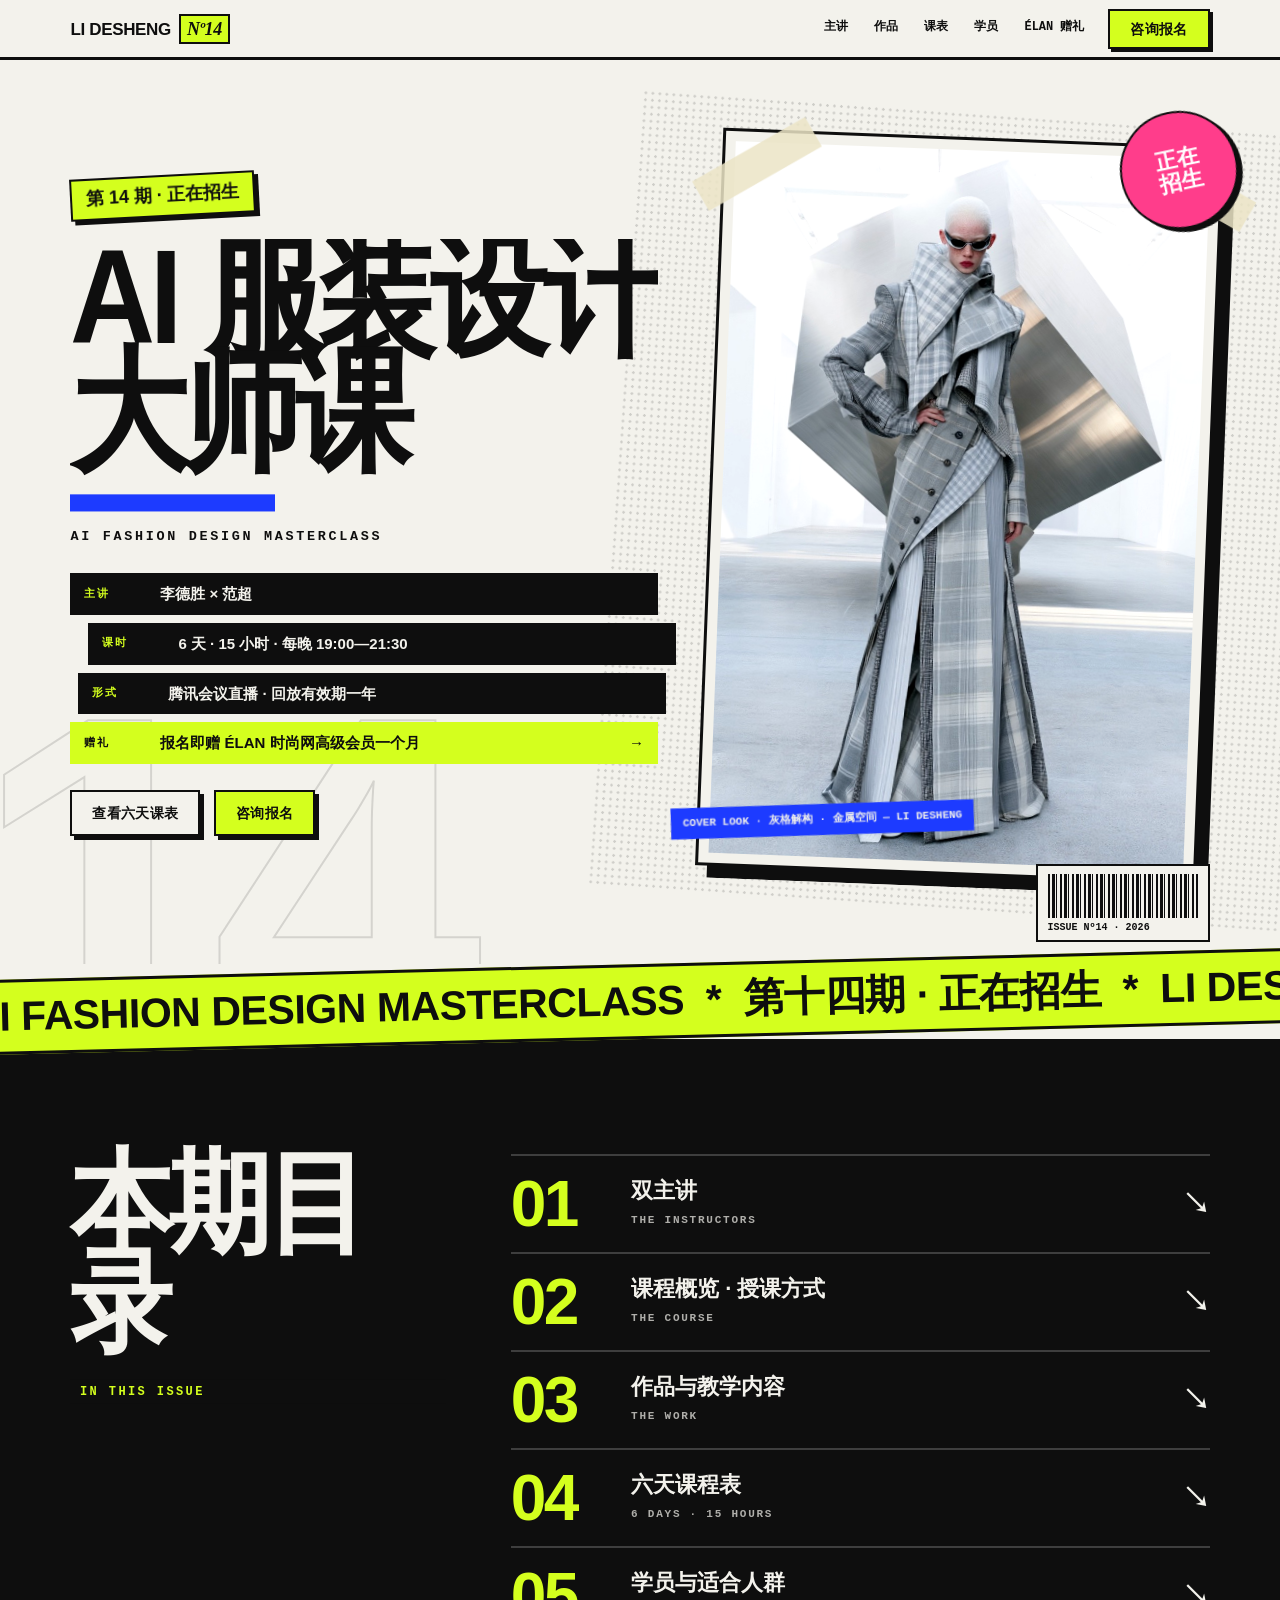
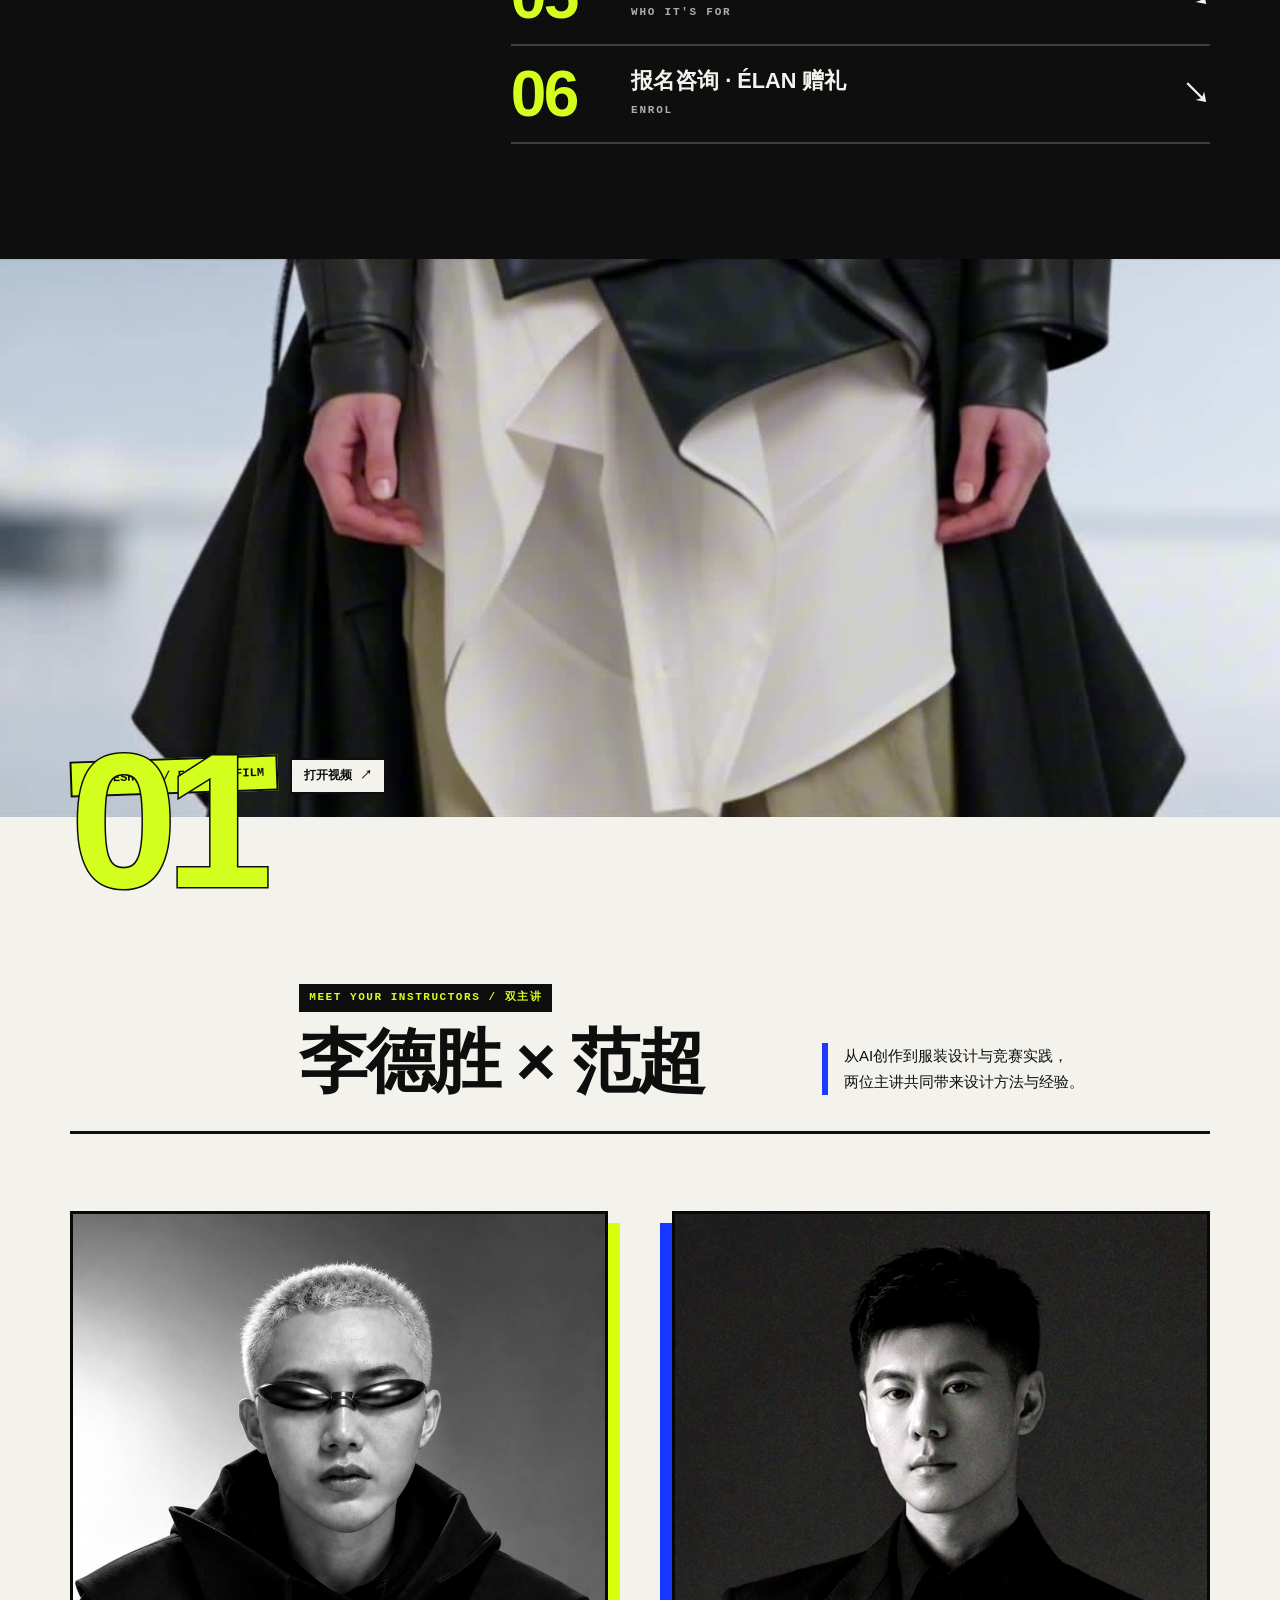
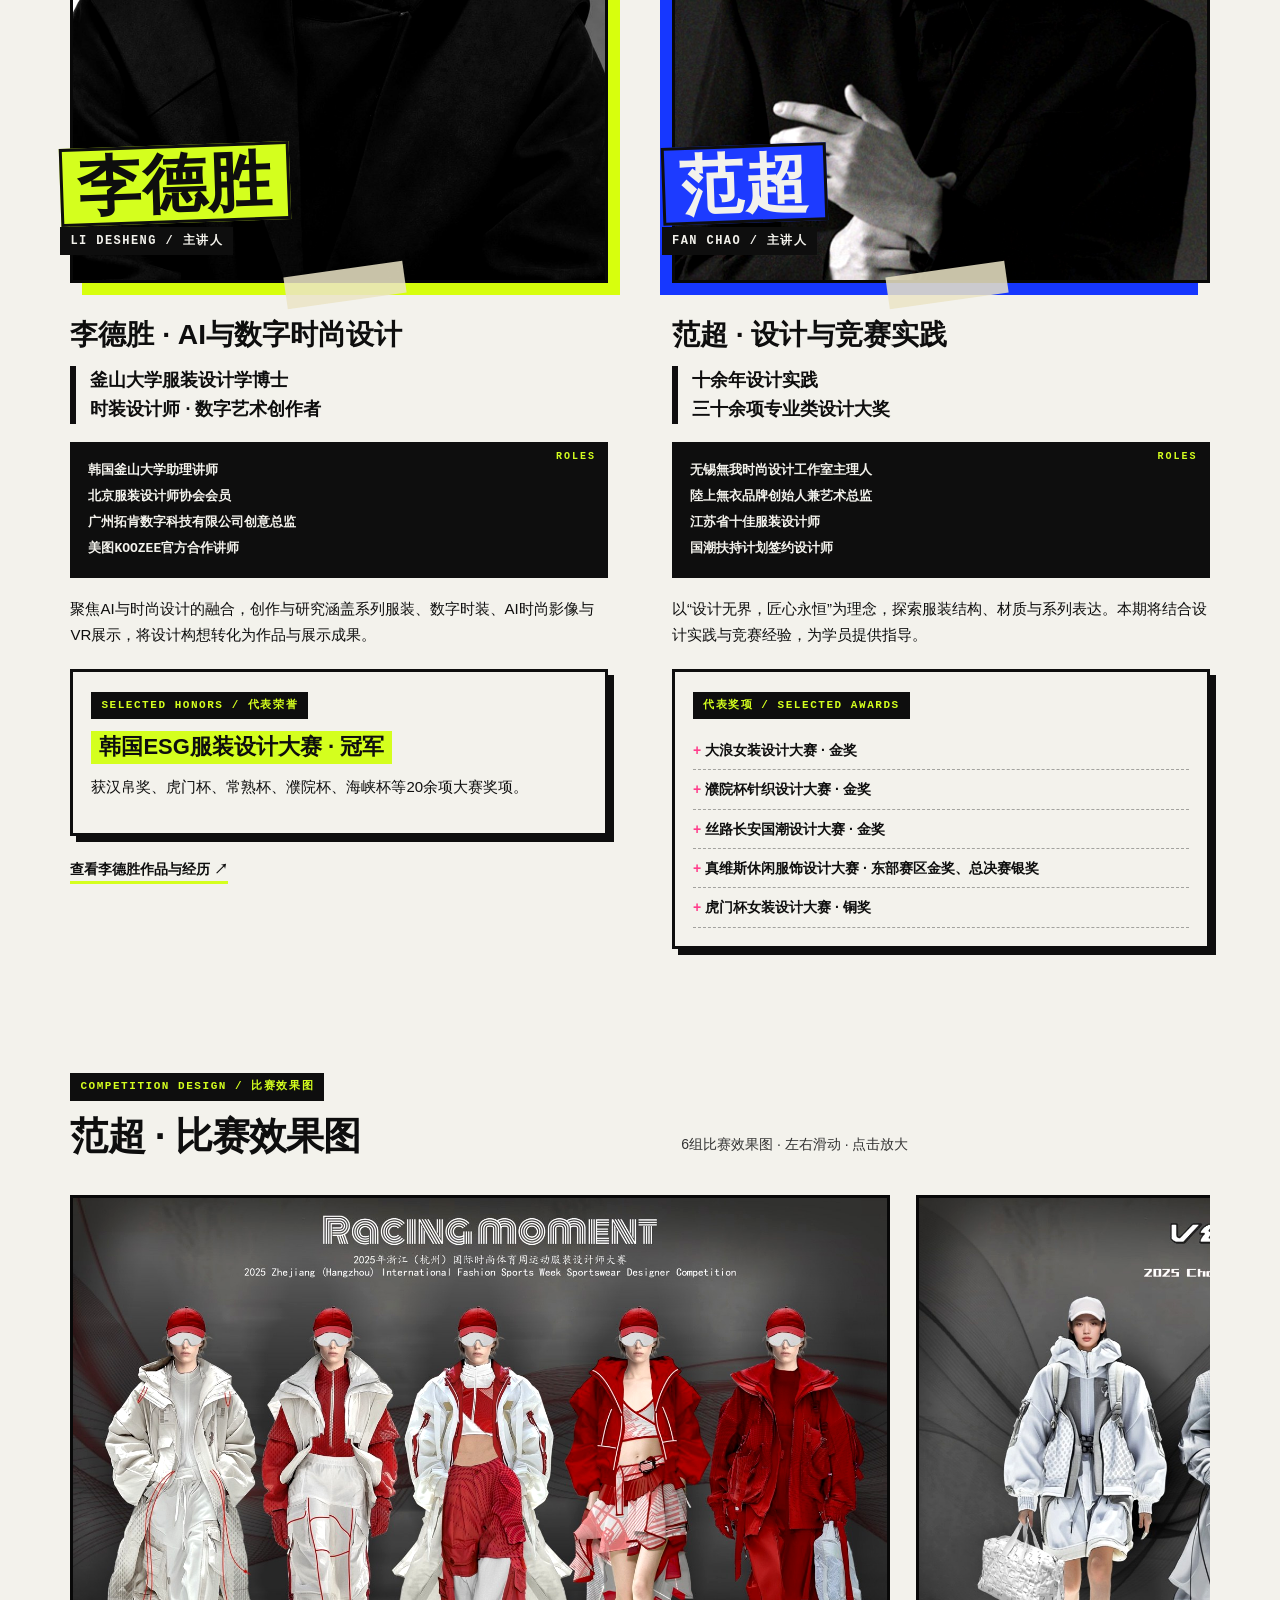
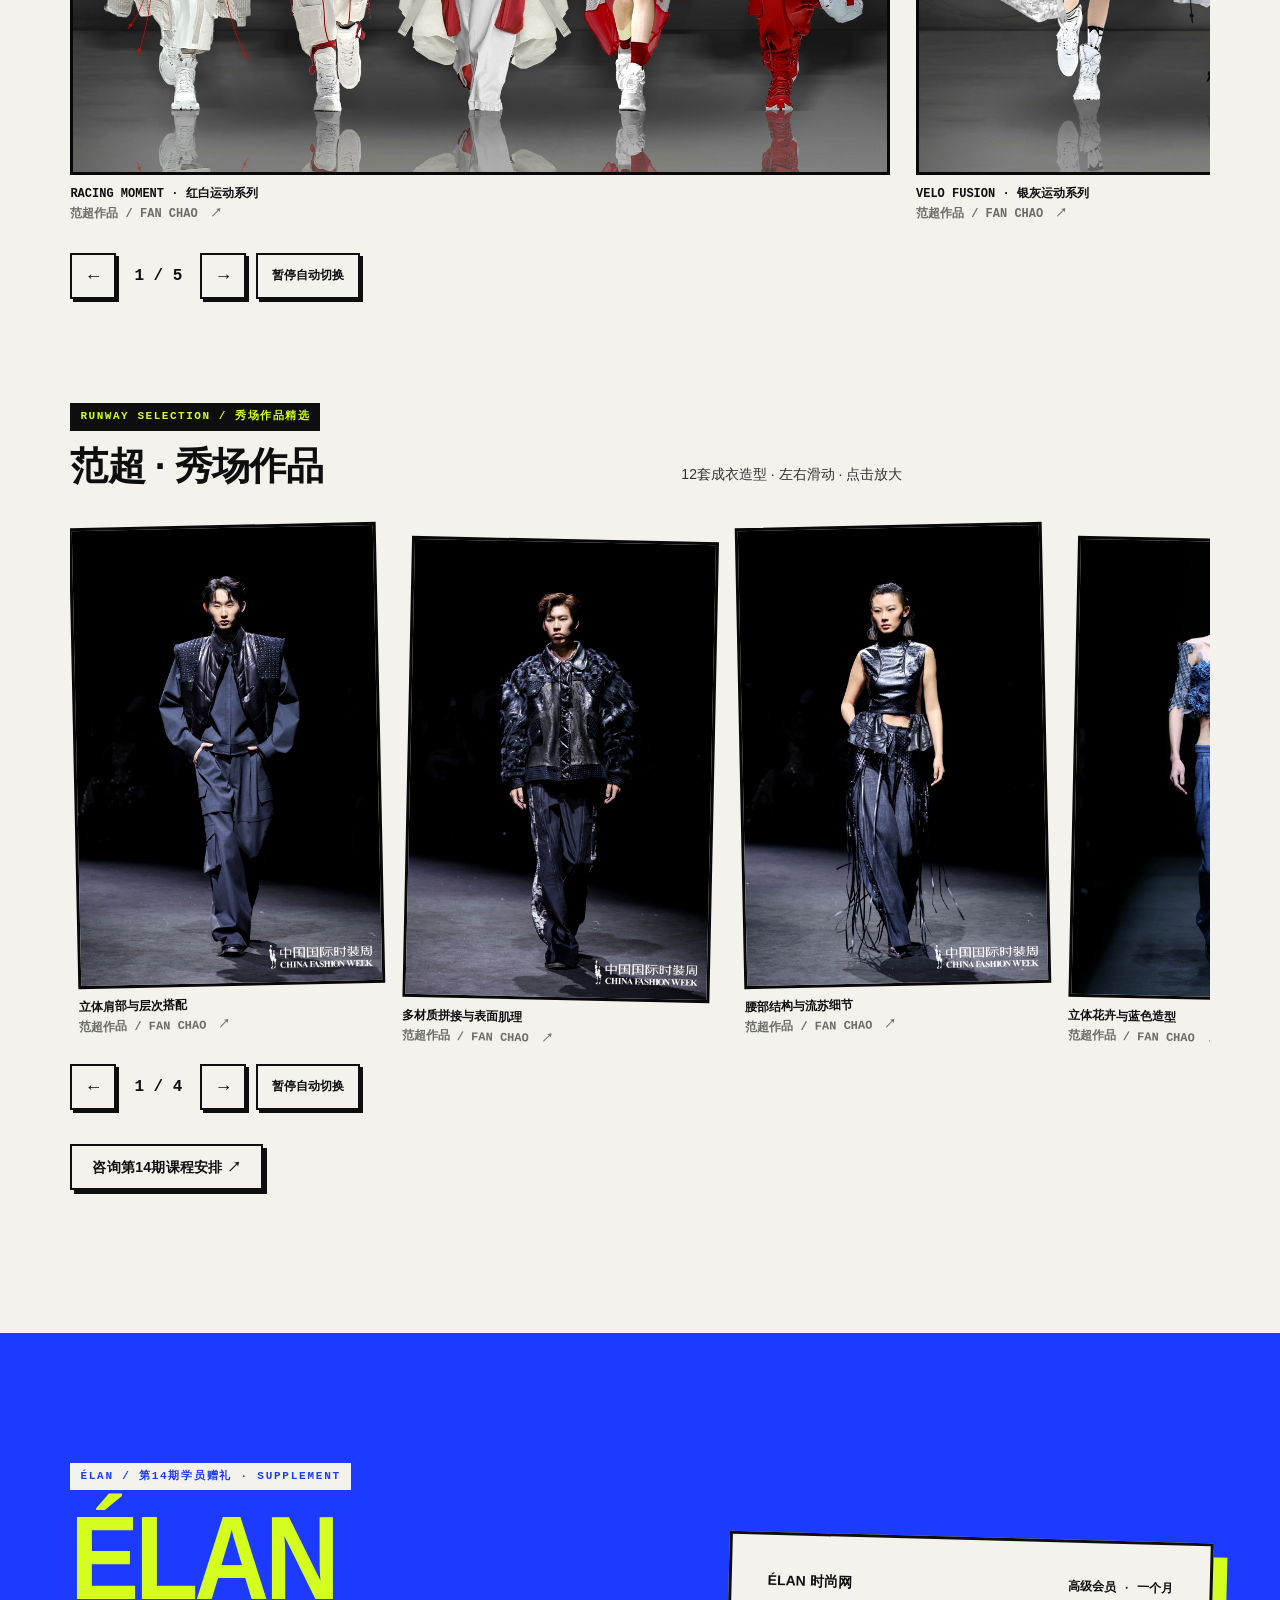
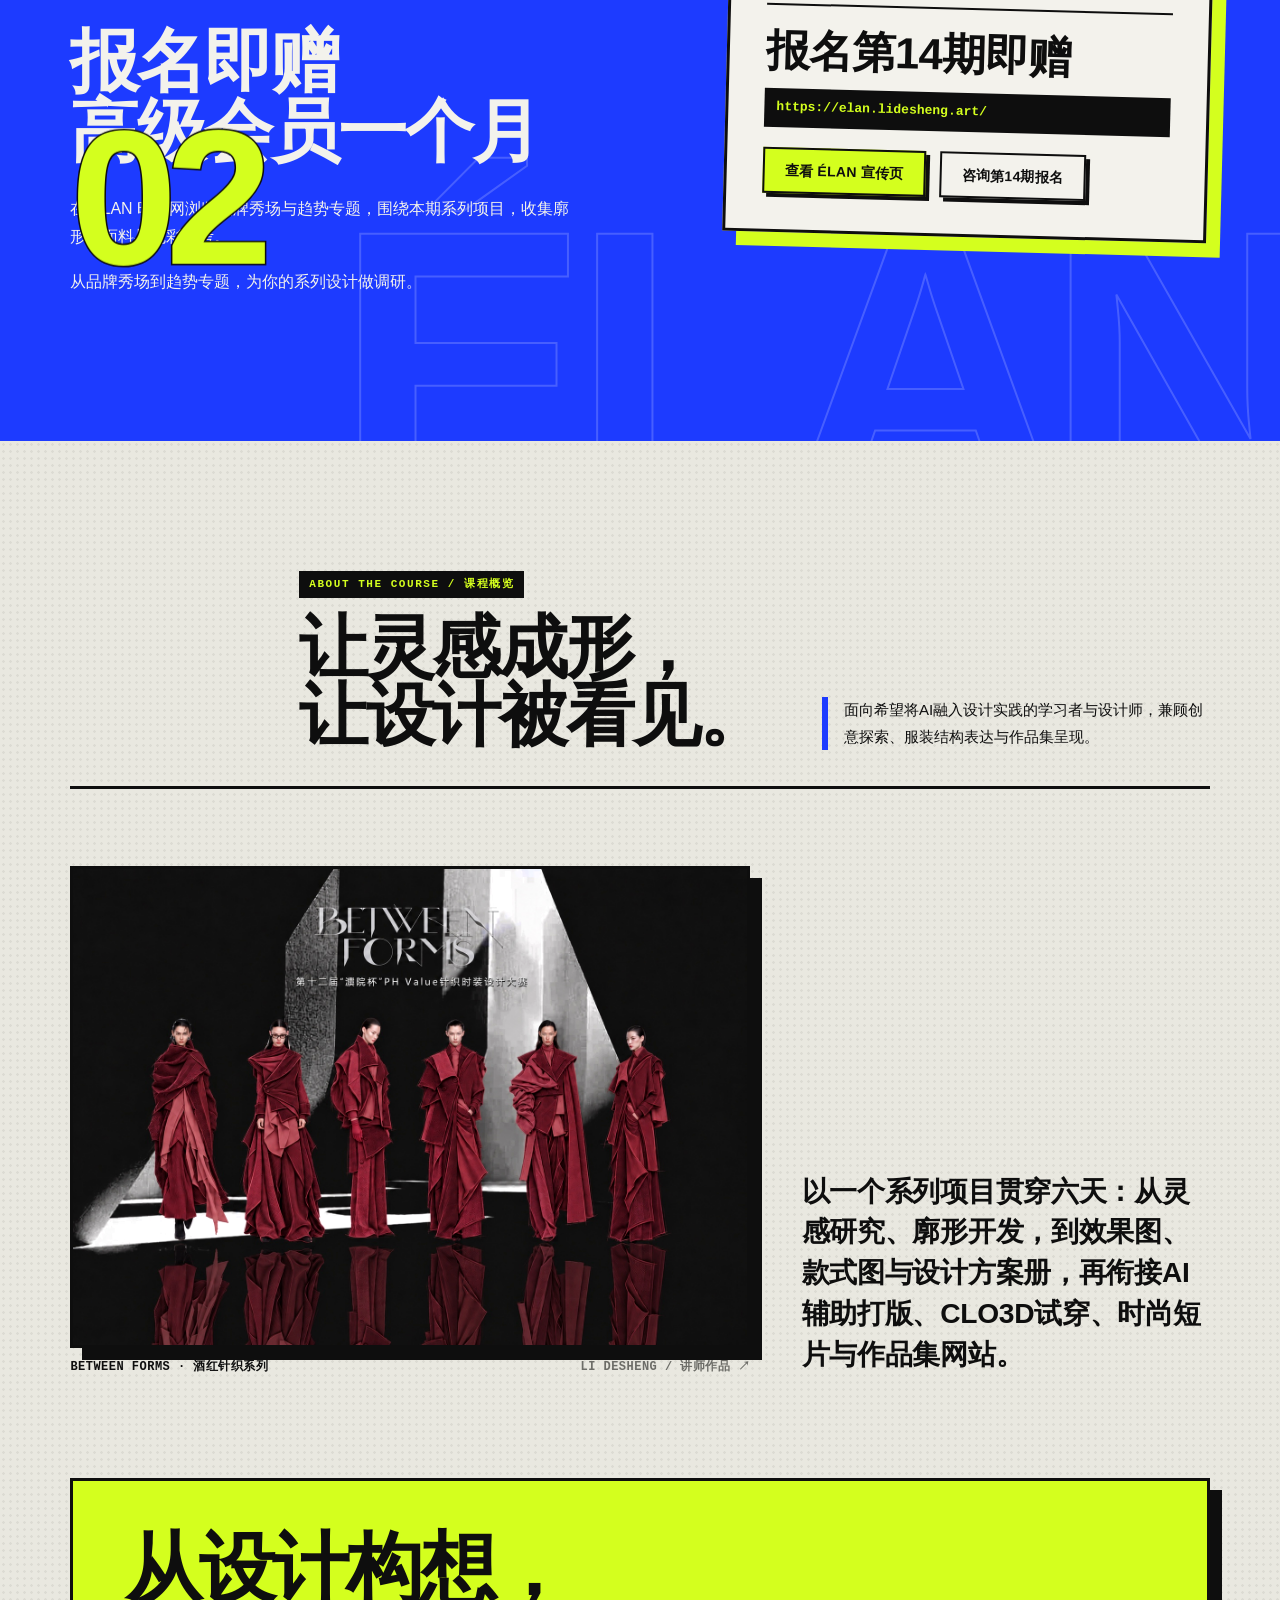
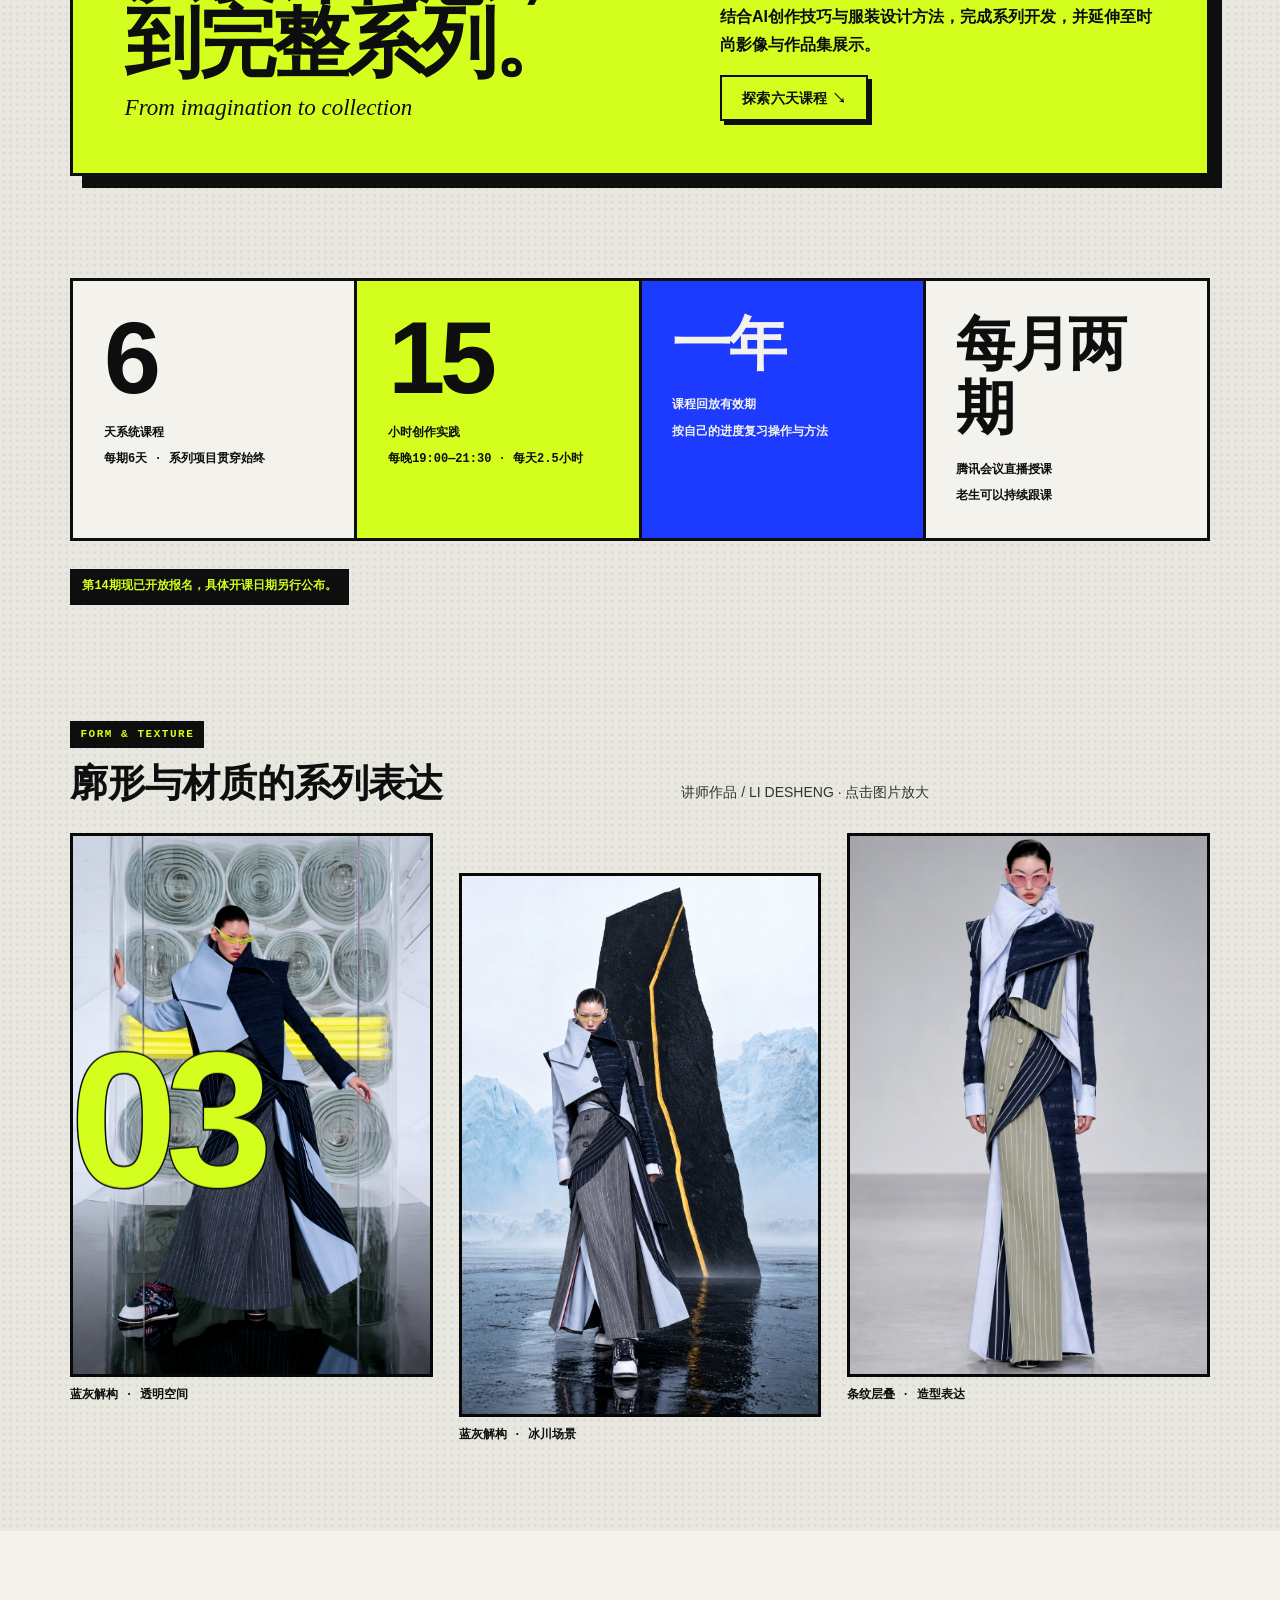
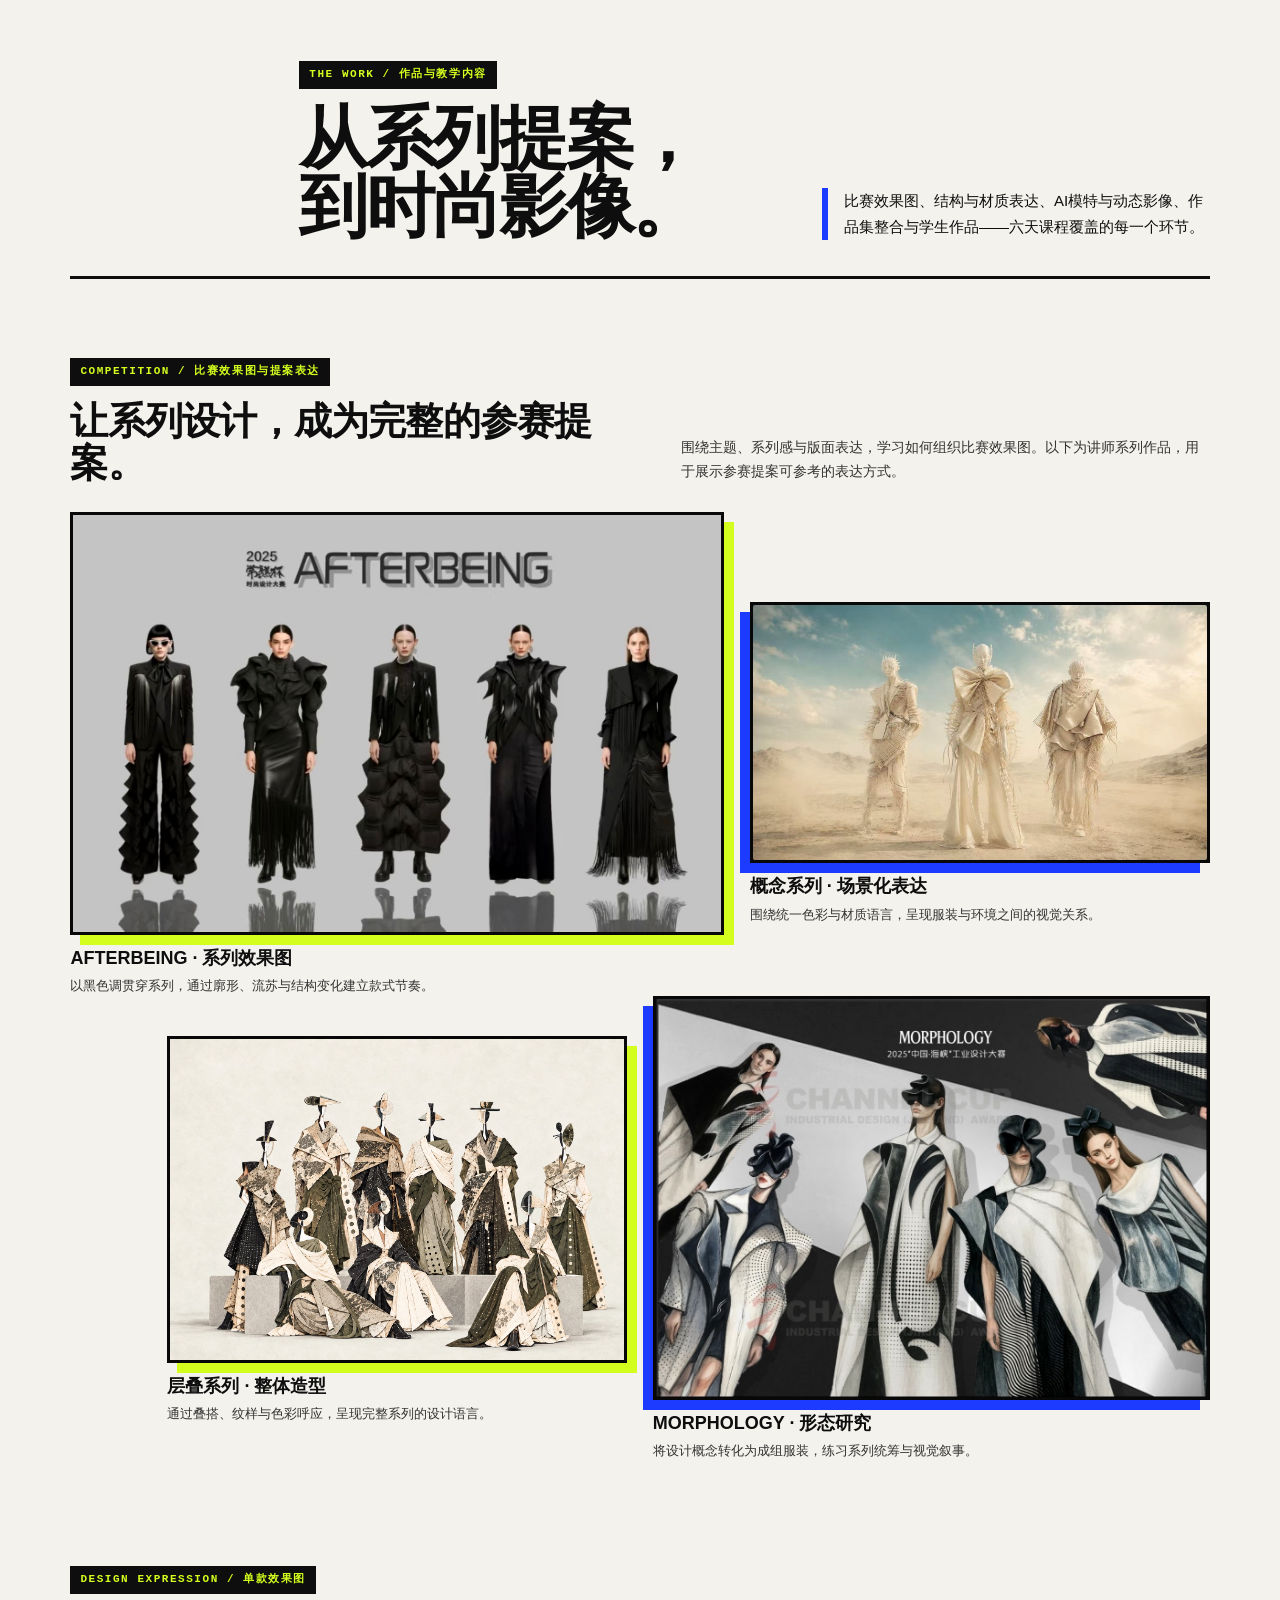
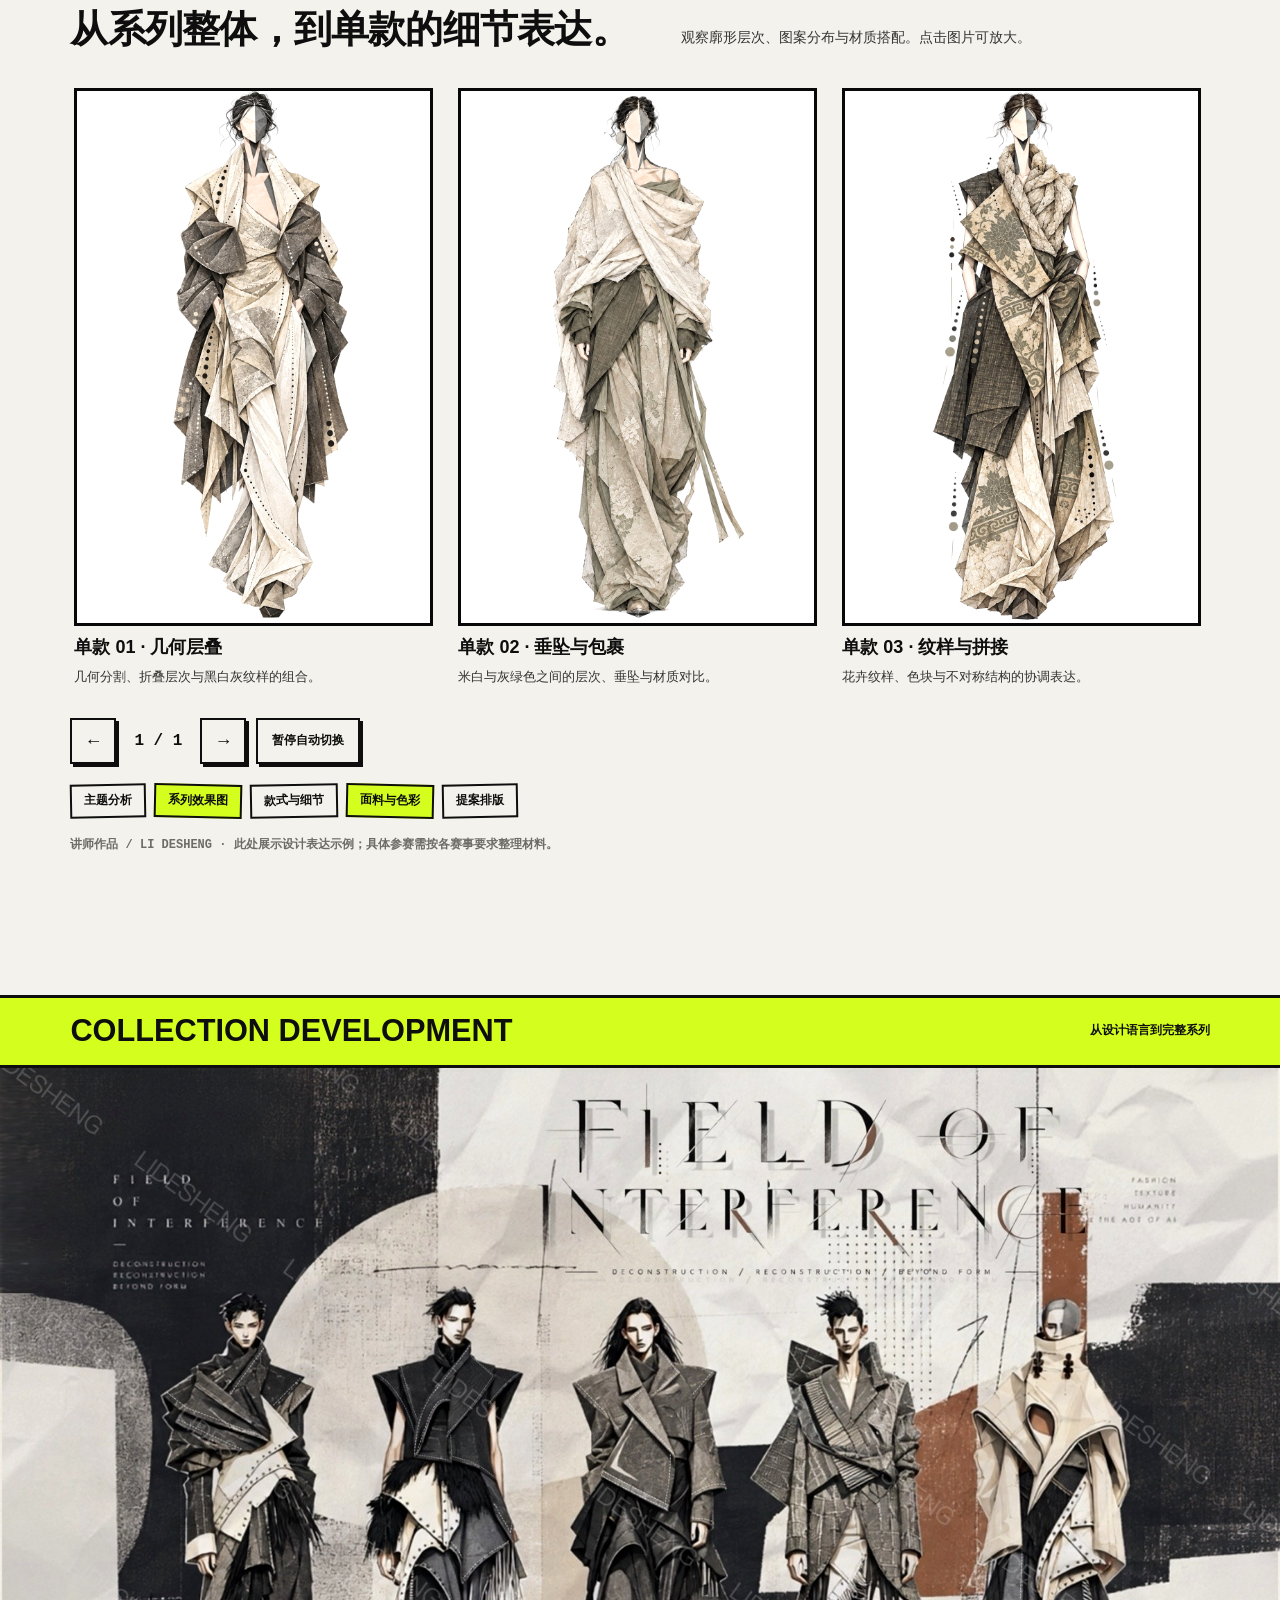
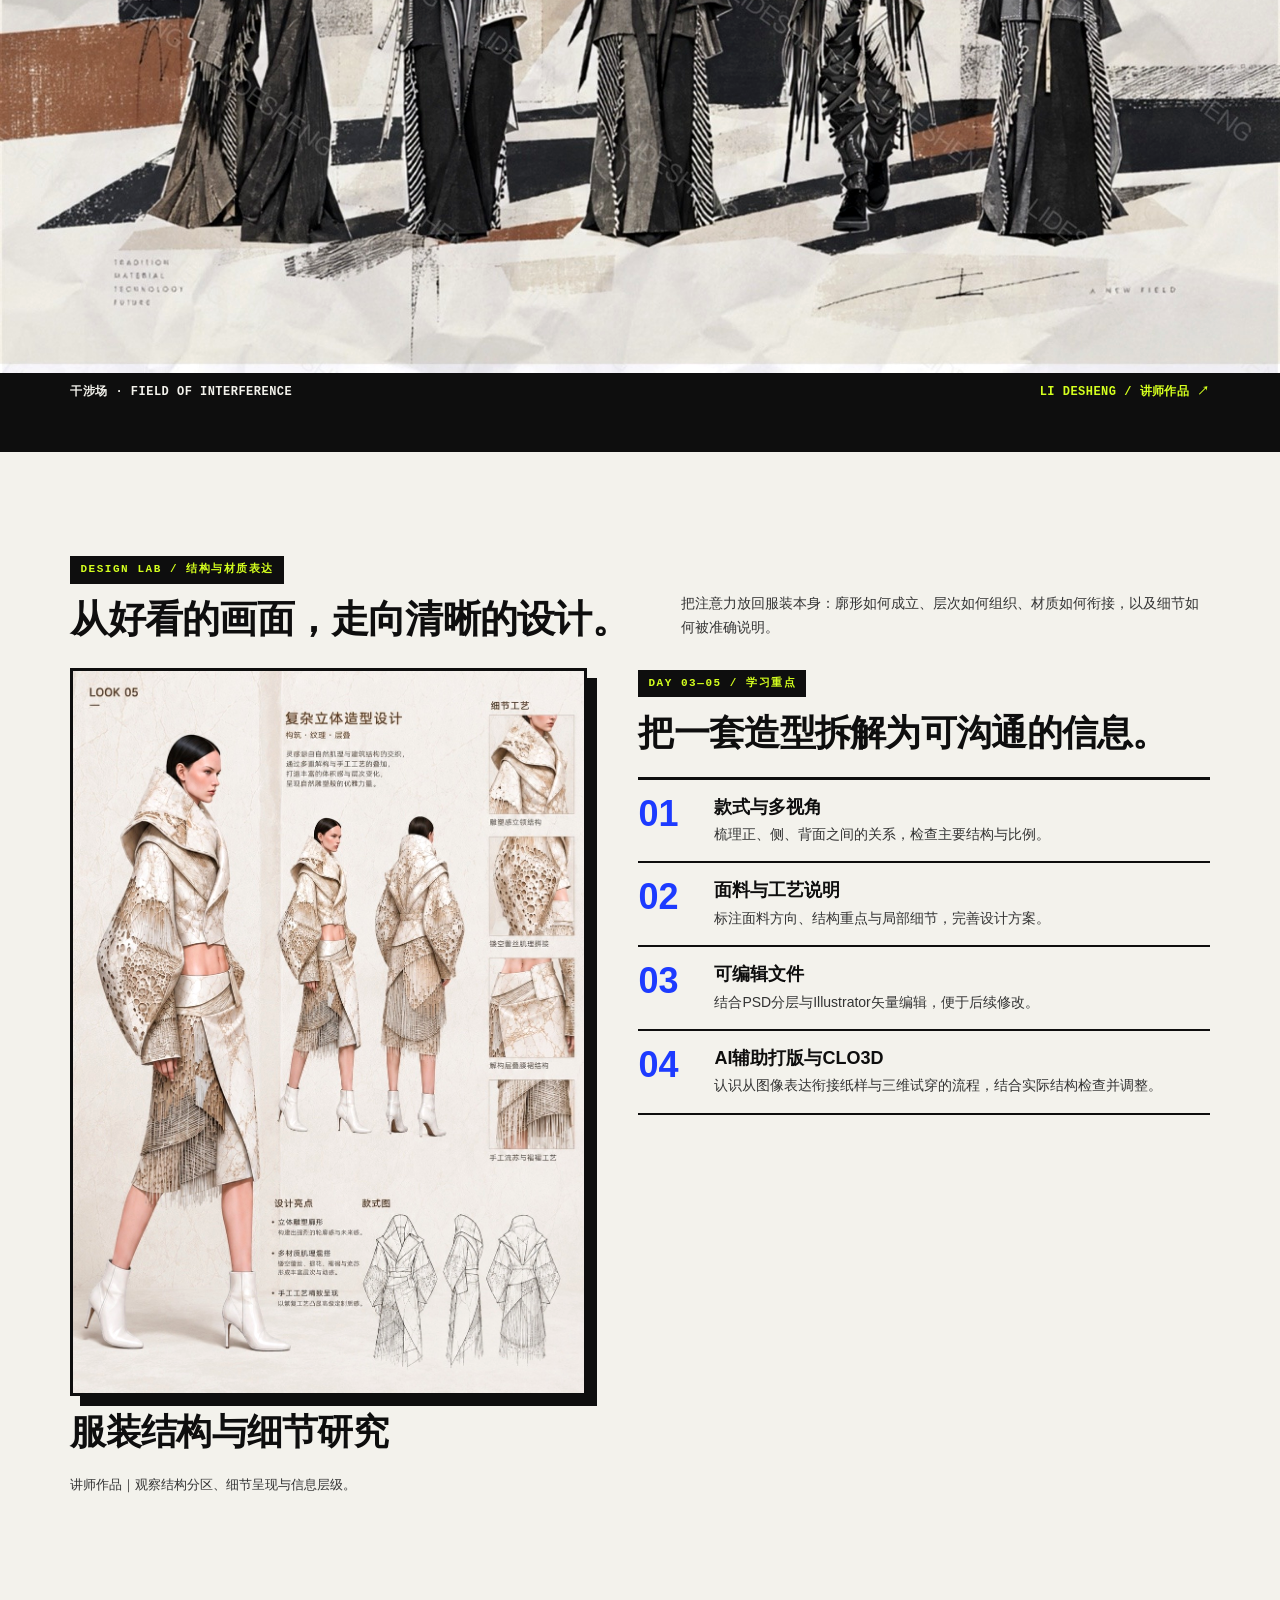
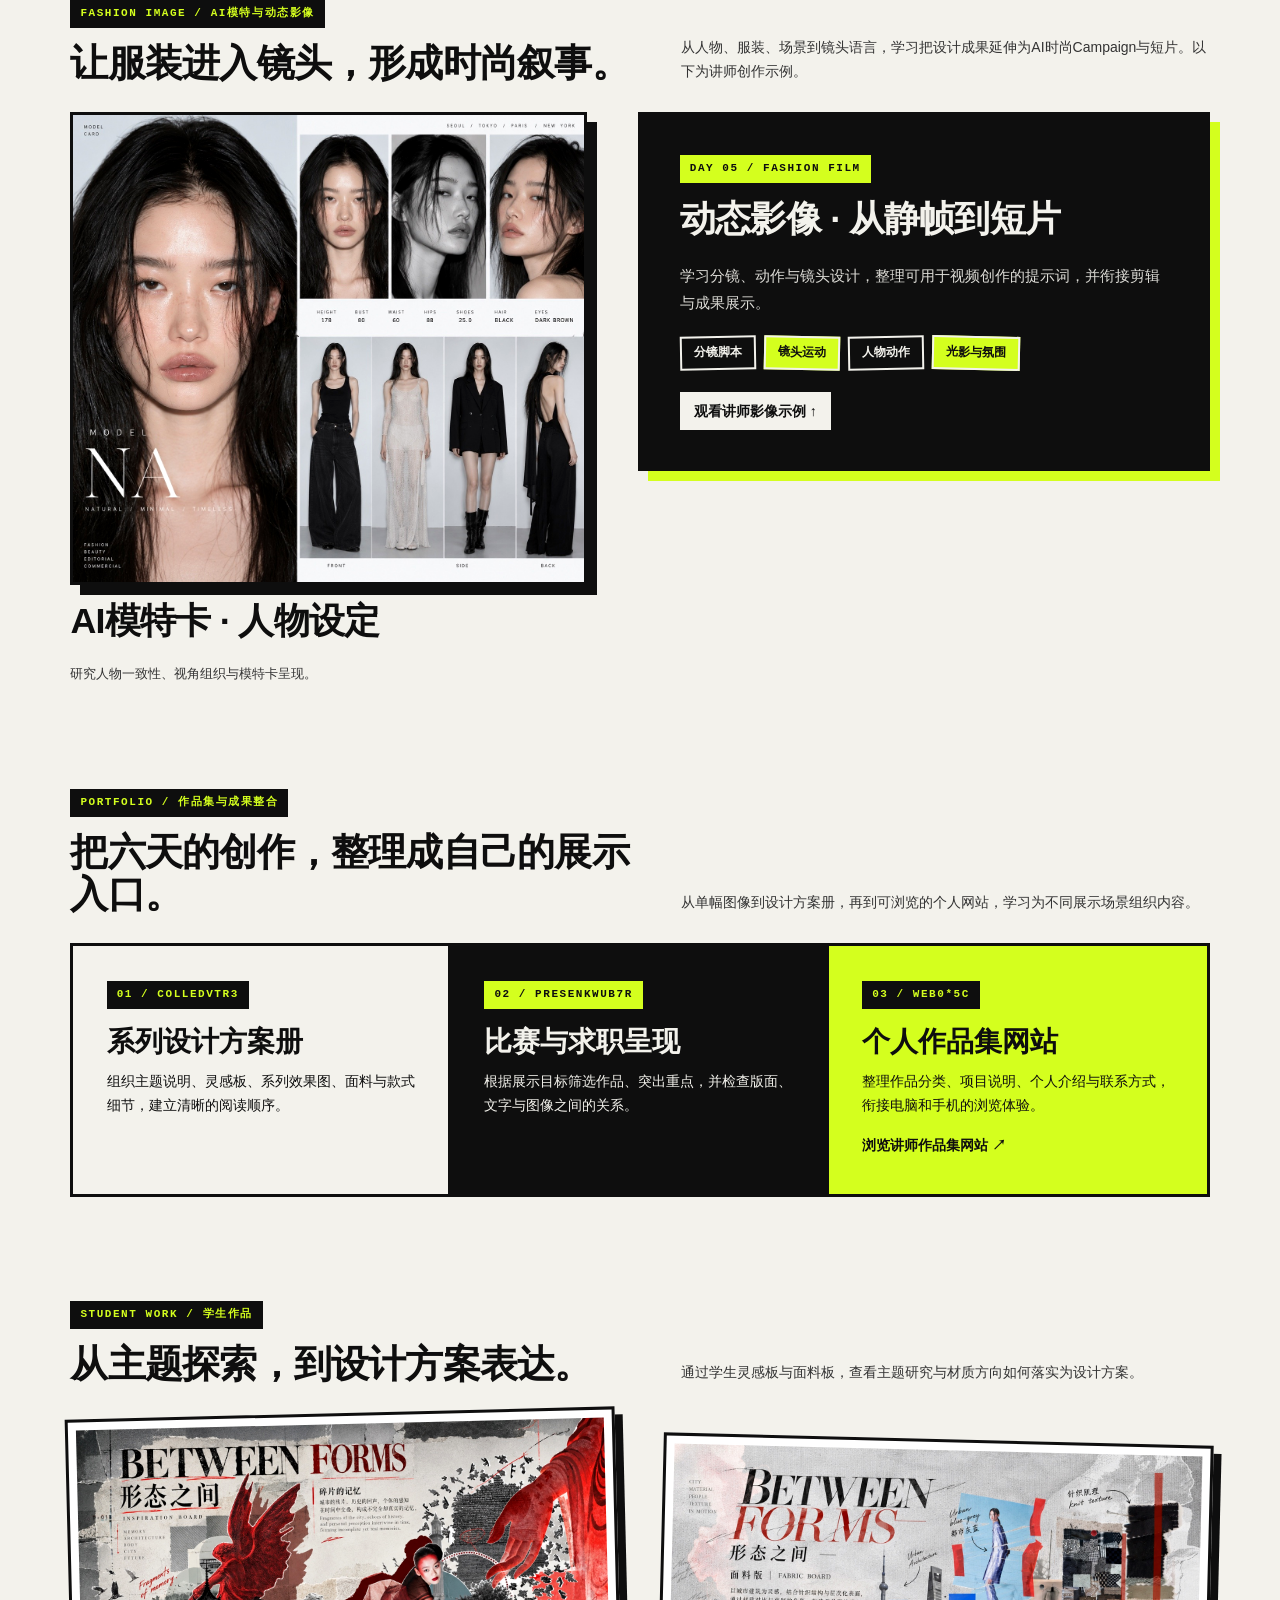
==== commit bf2908cc: "Redesign course page in avant-garde magazine style - New visual system: paper white, ink black, acid" ====
--- a/course/index.html
+++ b/course/index.html
@@ -1,432 +1,525 @@
-<!doctype html><html lang="zh-CN"><head><meta charset="UTF-8"><meta name="viewport" content="width=device-width,initial-scale=1,viewport-fit=cover"><meta name="theme-color" content="#10171c"><title>第14期 AI服装设计大师课｜正在招生</title><meta name="description" content="第14期 AI服装设计大师课正在招生。李德胜、范超共同主讲，6天15小时。报名即赠 ÉLAN 时尚网高级会员一个月。"><meta property="og:title" content="第14期 AI服装设计大师课｜正在招生"><meta name="twitter:title" content="第14期 AI服装设计大师课｜正在招生"><meta property="og:type" content="website"><meta property="og:url" content="https://lidesheng.art/course/"><meta property="og:description" content="第14期 AI服装设计大师课正在招生。李德胜、范超共同主讲，6天15小时。报名即赠 ÉLAN 时尚网高级会员一个月。"><meta property="og:image" content="https://lidesheng.art/course/assets/course-cover.jpg"><meta property="og:image:secure_url" content="https://lidesheng.art/course/assets/course-cover.jpg"><meta property="og:image:type" content="image/jpeg"><meta property="og:image:alt" content="第14期 AI服装设计大师课｜正在招生课程封面"><meta name="twitter:card" content="summary_large_image"><meta name="twitter:description" content="第14期 AI服装设计大师课正在招生。李德胜、范超共同主讲，6天15小时。报名即赠 ÉLAN 时尚网高级会员一个月。"><meta name="twitter:image" content="https://lidesheng.art/course/assets/course-cover.jpg"><link rel="image_src" href="https://lidesheng.art/course/assets/course-cover.jpg">
+<!doctype html><html lang="zh-CN"><head><meta charset="UTF-8"><meta name="viewport" content="width=device-width,initial-scale=1,viewport-fit=cover"><meta name="theme-color" content="#f3f2ec"><title>第14期 AI服装设计大师课｜正在招生</title><meta name="description" content="第14期 AI服装设计大师课正在招生。李德胜、范超共同主讲，6天15小时。报名即赠 ÉLAN 时尚网高级会员一个月。"><meta property="og:title" content="第14期 AI服装设计大师课｜正在招生"><meta name="twitter:title" content="第14期 AI服装设计大师课｜正在招生"><meta property="og:type" content="website"><meta property="og:url" content="https://lidesheng.art/course/"><meta property="og:description" content="第14期 AI服装设计大师课正在招生。李德胜、范超共同主讲，6天15小时。报名即赠 ÉLAN 时尚网高级会员一个月。"><meta property="og:image" content="https://lidesheng.art/course/assets/course-cover.jpg"><meta property="og:image:secure_url" content="https://lidesheng.art/course/assets/course-cover.jpg"><meta property="og:image:type" content="image/jpeg"><meta property="og:image:alt" content="第14期 AI服装设计大师课｜正在招生课程封面"><meta name="twitter:card" content="summary_large_image"><meta name="twitter:description" content="第14期 AI服装设计大师课正在招生。李德胜、范超共同主讲，6天15小时。报名即赠 ÉLAN 时尚网高级会员一个月。"><meta name="twitter:image" content="https://lidesheng.art/course/assets/course-cover.jpg"><link rel="image_src" href="https://lidesheng.art/course/assets/course-cover.jpg">
 <link rel="preload" as="image" href="assets/fashion-deconstruction-plaid-20261024.jpg">
 <style>
 /* ============================================================
-   ISSUE Nº14 — one magazine from the opening cover to the last page.
-   Ink pages carry the opening film's palette; silver paper pages
-   change the pace while scrolling. Works are never filtered.
+   ISSUE Nº14 — AVANT-GARDE EDITION
+   Paper white, ink black, acid lime and Klein blue. Oversized
+   condensed type, stickers, tape and halftone screens.
+   Works get a light grade plus overlay filters (motion layer);
+   the image files themselves are never altered.
    ============================================================ */
 :root{
-  color-scheme:dark;
-  --ink:#10171c;--ink-2:#151f26;--ink-3:#1b2730;
-  --silver:#dbe5e7;--mist:#a9b9c3;--line:#2f3d47;--accent:#c1dbe6;
-  --paper:#e6ebed;--paper-2:#d9e1e4;--paper-ink:#131c22;--paper-mute:#4d5d67;--paper-line:#b9c6cc;
-  --serif:Georgia,"Songti SC","STSong","Noto Serif CJK SC","Source Han Serif SC","Source Han Serif CN",serif;
-  --sans:"Helvetica Neue",Arial,"PingFang SC","Hiragino Sans GB","Microsoft YaHei","Noto Sans CJK SC",sans-serif;
-  --m:clamp(20px,7vw,112px);          /* page margin — matches the opening's 7% title inset */
-  --head:58px;
+  color-scheme:light;
+  --wt:#f3f2ec;--wt-2:#e9e8e0;--bk:#0e0e0e;--bk-2:#1a1a1a;
+  --acid:#d4ff1e;--blue:#1d3bff;--pink:#ff3d8b;--grey:#6d6d68;
+  --grot:"Helvetica Neue","Arial Black",Arial,"PingFang SC","Hiragino Sans GB","Microsoft YaHei","Noto Sans CJK SC",sans-serif;
+  --mono:ui-monospace,"SFMono-Regular",Menlo,Consolas,"PingFang SC","Microsoft YaHei",monospace;
+  --serif:Georgia,"Times New Roman","Songti SC","Noto Serif CJK SC",serif;
+  --m:clamp(18px,5.5vw,96px);
+  --head:60px;
+  --dots:radial-gradient(circle at 50% 50%,#0e0e0e 0 1.1px,transparent 1.5px) 0 0/7px 7px;
 }
 *{box-sizing:border-box}
-html{scroll-behavior:smooth;scroll-padding-top:calc(var(--head) + 8px);-webkit-text-size-adjust:100%}
-body{margin:0;background:var(--ink);color:var(--silver);font:15px/1.8 var(--sans);-webkit-font-smoothing:antialiased}
+html{scroll-behavior:smooth;scroll-padding-top:calc(var(--head) + 10px);-webkit-text-size-adjust:100%}
+body{margin:0;background:var(--wt);color:var(--bk);font:15px/1.75 var(--grot);-webkit-font-smoothing:antialiased;overflow-x:hidden}
 a{color:inherit;text-decoration:none}
 button{font:inherit;color:inherit;cursor:pointer}
 img{display:block;max-width:100%;height:auto}
 figure{margin:0;min-width:0}
-h1,h2,h3{font-weight:400;margin:0}
+h1,h2,h3,h4{margin:0;font-weight:900}
 p{margin:0 0 1em}
-.serif{font-family:var(--serif)}
-.kicker{font:500 11px/1.5 var(--sans);letter-spacing:.18em;text-transform:uppercase;color:var(--accent)}
+::selection{background:var(--acid);color:var(--bk)}
 .page{padding-inline:var(--m)}
-.mute{color:var(--mist)}
-a:focus-visible,button:focus-visible,summary:focus-visible,[tabindex]:focus-visible{outline:2px solid #abd9ef;outline-offset:3px}
-
-/* ---------- Folio header ---------- */
-.folio{position:sticky;top:0;z-index:20;height:var(--head);display:flex;align-items:center;gap:24px;padding:0 var(--m);background:#10171cd9;backdrop-filter:blur(14px);-webkit-backdrop-filter:blur(14px);border-bottom:1px solid #ffffff14}
-.brand{font:600 12px/1 var(--sans);letter-spacing:.2em;white-space:nowrap}
-.brand em{font:italic 400 15px/1 Georgia,serif;letter-spacing:0;color:var(--accent);margin-left:6px}
-.folio nav{margin-left:auto;display:flex;align-items:center;gap:26px;font-size:13px}
-.folio nav a:not(.pill){color:#c9d5db}
-.folio nav a:not(.pill):hover{color:#fff}
-.pill{display:inline-flex;align-items:center;justify-content:center;gap:.5em;min-height:44px;padding:0 20px;border:1px solid #7e909b;border-radius:99px;font-size:14px;white-space:nowrap;transition:background .2s,color .2s}
-.pill.solid{background:var(--silver);border-color:var(--silver);color:var(--ink)}
-.pill:hover{border-color:var(--silver)}
-.pill.solid:hover{background:#fff}
-.folio .pill{min-height:36px;padding:0 16px;font-size:13px}
-
-/* ---------- Cover / 封面内页 ---------- */
-.cover{position:relative;isolation:isolate;overflow:hidden;min-height:calc(100svh - var(--head));display:grid;grid-template-columns:minmax(0,1fr) auto;align-items:center;gap:4vw;padding:clamp(28px,4vh,56px) var(--m)}
-.cover-pleat{position:absolute;z-index:-1;inset:6% -6% 4% 40%;background:url('assets/silver-pleat-14.svg') 60% 50%/contain no-repeat;opacity:.42;pointer-events:none}
-.cover-copy{position:relative;z-index:1;max-width:640px}
-.cover-edition{font:500 clamp(13px,1.2vw,18px)/1.5 var(--sans);letter-spacing:.13em;color:var(--accent)}
-.cover-title{margin:.22em 0 .2em;font:500 clamp(52px,min(6.9vw,12.5vh),128px)/1.1 var(--serif);letter-spacing:-.035em;color:#e9f0f2}
-.cover-en{font:500 clamp(10px,.9vw,14px)/1.5 var(--sans);letter-spacing:.2em;color:#c9d6dc}
-.coverlines{list-style:none;margin:clamp(26px,4.5vh,48px) 0 clamp(22px,3.5vh,34px);padding:0;max-width:520px;border-top:1px solid var(--line)}
-.coverlines li{display:grid;grid-template-columns:4.2em 1fr;align-items:baseline;gap:12px;padding:11px 0;border-bottom:1px solid var(--line);font-size:15px}
-.coverlines li>span{font-size:11px;letter-spacing:.16em;color:var(--mist)}
-.coverlines strong{font-weight:500}
-.coverlines .gift a{display:flex;justify-content:space-between;gap:10px;color:#fff}
-.coverlines .gift a:hover b{transform:translateX(3px)}
-.coverlines .gift b{font-weight:400;transition:transform .2s}
-.actions{display:flex;flex-wrap:wrap;gap:12px}
-.cover-look{position:relative;z-index:1;height:min(calc(100svh - var(--head) - 2*clamp(28px,4vh,56px)),980px);aspect-ratio:2/3;align-self:center}
-.cover-look .image-open{display:block;width:100%;height:100%}
-.cover-look img{width:100%;height:100%;object-fit:cover;box-shadow:0 30px 80px #0007}
-.cover-look figcaption{position:absolute;left:0;bottom:-30px;font-size:11px;letter-spacing:.08em;color:var(--mist)}
-.issue-no{display:none;position:absolute;z-index:0;right:calc(var(--m) - .06em);bottom:-.24em;font:400 clamp(120px,19vw,320px)/1 Georgia,serif;letter-spacing:-.06em;color:transparent;-webkit-text-stroke:1px #ffffff26;pointer-events:none;user-select:none}
-.cover>*{animation:rise .9s cubic-bezier(.2,.7,.3,1) both}
-.cover-look{animation-delay:.12s}
-@keyframes rise{from{opacity:0;translate:0 18px}to{opacity:1;translate:0 0}}
-
-/* ---------- Contents ---------- */
-.contents{display:grid;grid-template-columns:180px 1fr;gap:4vw;padding-top:clamp(60px,9vw,120px);padding-bottom:clamp(50px,7vw,90px);border-top:1px solid var(--line)}
-.contents h2{font:400 clamp(30px,3vw,44px)/1.2 var(--serif)}
-.contents h2 small{display:block;margin-top:10px}
-.toc{list-style:none;margin:0;padding:0;display:grid;grid-template-columns:repeat(3,minmax(0,1fr));gap:0 3vw}
-.toc a{display:grid;grid-template-columns:auto 1fr auto;align-items:baseline;gap:16px;padding:18px 0;border-top:1px solid var(--line);transition:color .2s}
-.toc a:hover{color:#fff}
-.toc a:hover i{transform:translate(3px,-3px)}
-.toc .n{font:400 30px/1 Georgia,serif;color:var(--accent);min-width:1.4em}
-.toc b{font:500 18px/1.4 var(--serif)}
-.toc small{display:block;font-size:10px;letter-spacing:.16em;color:var(--mist);margin-top:3px}
-.toc i{font-style:normal;color:var(--mist);transition:transform .2s}
-
-/* ---------- Film spread ---------- */
-.film{background:#0a0f13}
-.film video{display:block;width:100%;aspect-ratio:1174/512;object-fit:cover;background:#0a0f13}
-.film-credit{display:flex;justify-content:space-between;gap:16px;padding:14px var(--m) 16px;font-size:11px;letter-spacing:.14em;color:var(--mist)}
-.film-credit a{border-bottom:1px solid #ffffff44}
-#course-film{pointer-events:none;-webkit-user-select:none;user-select:none}
-#course-film::-webkit-media-controls,#course-film::-webkit-media-controls-start-playback-button,#course-film::-webkit-media-controls-panel,#course-film::-webkit-media-controls-enclosure,#course-film::-webkit-media-controls-overlay-play-button,#course-film::-webkit-media-controls-play-button,#course-film::-webkit-media-controls-timeline,#course-film::-webkit-media-controls-current-time-display,#course-film::-webkit-media-controls-time-remaining-display,#course-film::-webkit-media-controls-fullscreen-button{display:none!important;opacity:0!important}
-
-/* ---------- Chapter system ---------- */
-.chapter{position:relative;padding-block:clamp(72px,10vw,150px)}
-.paper{background:var(--paper);color:var(--paper-ink);color-scheme:light}
-.paper .kicker{color:#3d5866}
-.paper .mute{color:var(--paper-mute)}
-.paper .pill{border-color:#6c7d87}
-.paper .pill.solid{background:var(--paper-ink);border-color:var(--paper-ink);color:var(--paper)}
-.ch-head{display:grid;grid-template-columns:minmax(120px,.22fr) minmax(0,1fr) minmax(0,.62fr);align-items:end;gap:3vw;padding-bottom:clamp(28px,3.5vw,46px);margin-bottom:clamp(34px,5vw,70px);border-bottom:1px solid var(--line)}
-.paper .ch-head{border-color:var(--paper-line)}
-.ch-no{font:400 clamp(84px,9vw,150px)/.78 Georgia,serif;letter-spacing:-.05em;color:var(--accent)}
-.paper .ch-no{color:#7f99a8}
-.ch-title{margin-top:14px;font:500 clamp(34px,4.4vw,70px)/1.14 var(--serif);letter-spacing:-.03em}
-.ch-dek{font-size:15px;line-height:1.9;margin:0}
-.ch-dek,.sub-head p{color:var(--mist)}
-.paper .ch-dek,.paper .sub-head p{color:var(--paper-mute)}
-.sub-head{display:grid;grid-template-columns:minmax(0,1fr) minmax(0,.8fr);align-items:end;gap:3vw;margin:clamp(70px,9vw,130px) 0 clamp(26px,3vw,40px);padding-top:22px;border-top:1px solid var(--line)}
-.paper .sub-head{border-color:var(--paper-line)}
-.sub-head.first{margin-top:0;border-top:0;padding-top:0}
-.sub-head h3{margin-top:10px;font:500 clamp(26px,2.8vw,42px)/1.25 var(--serif);letter-spacing:-.02em}
-.sub-head p{margin:0;font-size:14px}
-.cap{display:flex;justify-content:space-between;gap:14px;margin-top:12px;font-size:13px}
-.cap span{font-size:10px;letter-spacing:.12em;color:var(--mist);white-space:nowrap}
-.paper .cap span{color:var(--paper-mute)}
-.image-open{display:block;width:100%;padding:0;border:0;background:none;text-align:left;cursor:zoom-in}
-.image-open img{width:100%;height:auto;transition:opacity .25s}
-.image-open:hover img{opacity:.93}
-.bleed{margin-inline:calc(-1 * var(--m))}
-.text-link{display:inline-block;margin-top:20px;font-size:13px;border-bottom:1px solid currentColor}
-.chips{display:flex;flex-wrap:wrap;gap:8px;margin:26px 0 0;padding:0;list-style:none}
-.chips span,.chips li{font-size:12px;border:1px solid var(--line);padding:6px 13px;border-radius:99px}
-.paper .chips span,.paper .chips li{border-color:var(--paper-line)}
-.label{font-size:12px;color:var(--mist);margin-top:18px}
-
-/* ---------- 01 Instructors ---------- */
-.teachers{display:grid;grid-template-columns:repeat(2,minmax(0,1fr));gap:clamp(40px,5vw,80px)}
-.teacher figure{display:grid;grid-template-columns:minmax(0,.9fr) minmax(0,1fr);gap:22px;align-items:end;margin-bottom:28px}
-.teacher figure img{width:100%;aspect-ratio:3/4;object-fit:cover;object-position:top;filter:grayscale(1)}
-.teacher .name{font:500 clamp(40px,4.4vw,68px)/1 var(--serif);letter-spacing:-.02em}
-.teacher .name-en{display:block;margin-top:12px;font-size:11px;letter-spacing:.18em;color:var(--mist)}
-.teacher h3{font:500 21px/1.4 var(--serif);margin-bottom:12px}
-.teacher-lead{font-size:18px;line-height:1.7;color:#eef4f6}
-.roles{padding:14px 0;margin:18px 0;border-block:1px solid var(--line);font-size:14px;line-height:2}
-.teacher p{font-size:14px;color:var(--mist)}
-.teacher .teacher-lead{color:#eef4f6}
-.honors{margin-top:22px;padding-top:18px;border-top:1px solid var(--line)}
-.honors .award{font:500 20px/1.5 var(--serif);color:#eef4f6;margin:8px 0}
-.honors ul{list-style:none;margin:10px 0 0;padding:0}
-.honors li{font-size:14px;padding:9px 0;border-bottom:1px solid var(--line)}
+a:focus-visible,button:focus-visible,summary:focus-visible,[tabindex]:focus-visible{outline:3px solid var(--blue);outline-offset:3px}
+
+/* ---------- shared atoms ---------- */
+.kicker{display:inline-block;font:700 11px/1.4 var(--mono);letter-spacing:.14em;text-transform:uppercase;background:var(--bk);color:var(--acid);padding:6px 10px}
+.pill{display:inline-flex;align-items:center;justify-content:center;gap:.5em;min-height:46px;padding:0 20px;border:2px solid var(--bk);background:var(--wt);color:var(--bk);font:800 14px/1 var(--grot);letter-spacing:.02em;white-space:nowrap;transition:transform .15s,box-shadow .15s,background .15s;box-shadow:4px 4px 0 var(--bk)}
+.pill:hover{transform:translate(-2px,-2px);box-shadow:6px 6px 0 var(--bk)}
+.pill:active{transform:translate(2px,2px);box-shadow:1px 1px 0 var(--bk)}
+.pill.solid{background:var(--acid)}
+.text-link{display:inline-block;font:800 14px/1.4 var(--grot);border-bottom:3px solid var(--acid);padding-bottom:2px}
+.text-link:hover{background:var(--acid)}
+.chips{display:flex;flex-wrap:wrap;gap:8px;margin-top:20px}
+.chips span{font:700 12px/1 var(--mono);padding:9px 12px;border:2px solid var(--bk);background:var(--wt);transform:rotate(-1deg)}
+.chips span:nth-child(even){background:var(--acid);transform:rotate(1.2deg)}
+.label,.notice{font:600 12px/1.6 var(--mono);color:var(--grey);margin-top:18px}
+.notice{display:inline-block;background:var(--bk);color:var(--acid);padding:8px 12px;margin-top:28px}
+.image-open{display:block;width:100%;padding:0;border:0;background:none;position:relative}
+.image-open img{transition:transform .35s cubic-bezier(.2,.7,.3,1)}
+.image-open:hover img{transform:scale(1.025)}
+.cap,.gal-cap,figcaption{font:600 12px/1.5 var(--mono)}
+.cap{display:flex;justify-content:space-between;gap:12px;margin-top:10px;text-transform:uppercase;letter-spacing:.04em}
+.cap span{color:var(--grey)}
+.gal-cap{margin-top:12px}
+.gal-cap h4{font:900 18px/1.3 var(--grot);margin-bottom:6px}
+.gal-cap p{font:500 13px/1.6 var(--grot);color:#333;margin:0}
+.swipe-hint{display:none;justify-content:space-between;font:700 12px/1 var(--mono);margin-top:14px;padding:10px 12px;background:var(--bk);color:var(--acid)}
+
+/* tape + sticker helpers (decorative) */
+.tape{position:absolute;width:120px;height:32px;background:#ece4c6cc;box-shadow:0 1px 0 #0001;z-index:3;pointer-events:none}
+.sticker{position:absolute;z-index:4;display:grid;place-items:center;text-align:center;width:118px;height:118px;border-radius:50%;background:var(--pink);color:#fff;font:900 22px/1.05 var(--grot);transform:rotate(-12deg);box-shadow:4px 4px 0 var(--bk);border:2px solid var(--bk);pointer-events:none}
+
+/* ---------- marquee bands ---------- */
+.mq-wrap{position:relative;z-index:5;overflow:hidden;padding:22px 0;margin:-22px 0}
+.marquee{overflow:hidden;background:var(--acid);border-block:3px solid var(--bk);transform:rotate(-1.4deg);margin:0 -30px;position:relative}
+.marquee.blue{background:var(--blue);color:var(--wt);transform:rotate(1.2deg)}
+.marquee.black{background:var(--bk);color:var(--acid);transform:rotate(-.8deg)}
+.marquee>div{display:flex;width:max-content;animation:mq 26s linear infinite}
+.marquee.blue>div{animation-direction:reverse}
+.marquee span{font:900 clamp(22px,3.2vw,44px)/1 var(--grot);padding:14px 0;white-space:nowrap;letter-spacing:-.01em;text-transform:uppercase}
+@keyframes mq{to{transform:translateX(-50%)}}
+
+/* ---------- folio header ---------- */
+.folio{position:sticky;top:0;z-index:30;height:var(--head);display:flex;align-items:center;gap:22px;padding:0 var(--m);background:var(--wt);border-bottom:3px solid var(--bk)}
+.brand{font:900 17px/1 var(--grot);letter-spacing:-.02em;white-space:nowrap}
+.brand em{font:italic 700 18px/1 var(--serif);background:var(--acid);padding:3px 6px;margin-left:8px;border:2px solid var(--bk)}
+.folio nav{margin-left:auto;display:flex;align-items:center;gap:22px;font:700 12px/1 var(--mono);text-transform:uppercase}
+.folio nav a:not(.pill){padding:6px 2px;border-bottom:3px solid transparent}
+.folio nav a:not(.pill):hover{border-color:var(--acid);background:var(--acid)}
+.folio .pill{min-height:40px;box-shadow:3px 3px 0 var(--bk)}
+
+/* ---------- cover ---------- */
+.cover{position:relative;display:grid;grid-template-columns:minmax(0,1.08fr) minmax(0,.92fr);gap:clamp(24px,4vw,64px);align-items:center;padding:clamp(40px,6vw,90px) var(--m) clamp(60px,7vw,110px);overflow:hidden;min-height:calc(100svh - var(--head))}
+.cover-pleat{position:absolute;right:-6%;top:6%;width:58%;height:88%;background:var(--dots);opacity:.16;transform:rotate(4deg);pointer-events:none}
+.issue-no{position:absolute;left:-.06em;bottom:-.24em;font:900 clamp(260px,38vw,640px)/.8 var(--grot);letter-spacing:-.06em;color:transparent;-webkit-text-stroke:2px var(--bk);opacity:.13;pointer-events:none;z-index:0}
+.cover-copy{position:relative;z-index:2}
+.cover-edition{display:inline-block;font:900 clamp(15px,1.4vw,20px)/1 var(--grot);background:var(--acid);border:2px solid var(--bk);padding:10px 14px;transform:rotate(-3deg);box-shadow:4px 4px 0 var(--bk)}
+.cover-title{margin:22px 0 10px;font:900 clamp(64px,9.2vw,168px)/.86 var(--grot);letter-spacing:-.045em;transform-origin:left top;transform:scaleY(1.14)}
+.cover-title::after{content:"";display:block;width:clamp(120px,16vw,260px);height:clamp(10px,1.2vw,18px);background:var(--blue);margin-top:.18em}
+.cover-en{font:700 clamp(12px,1.05vw,16px)/1.4 var(--mono);letter-spacing:.2em;margin:calc(.32em + 46px) 0 26px}
+.coverlines{list-style:none;margin:0 0 26px;padding:0;display:grid;gap:8px;max-width:640px}
+.coverlines li{display:grid;grid-template-columns:64px 1fr;align-items:center;gap:12px;background:var(--bk);color:var(--wt);padding:10px 14px;font:600 15px/1.45 var(--grot)}
+.coverlines li:nth-child(2){transform:translateX(18px)}
+.coverlines li:nth-child(3){transform:translateX(8px)}
+.coverlines span{font:700 11px/1 var(--mono);color:var(--acid);letter-spacing:.12em}
+.coverlines .gift{background:var(--acid);color:var(--bk)}
+.coverlines .gift span{color:var(--bk)}
+.coverlines .gift a{display:flex;justify-content:space-between;gap:12px}
+.actions{display:flex;flex-wrap:wrap;gap:14px}
+.cover-look{position:relative;z-index:2;transform:rotate(2.2deg);justify-self:center;width:min(100%,520px)}
+.cover-look .image-open{border:3px solid var(--bk);background:var(--wt);padding:10px;box-shadow:12px 12px 0 var(--bk)}
+.cover-look img{width:100%;aspect-ratio:2/3;object-fit:cover}
+.cover-look figcaption{position:absolute;left:-26px;bottom:34px;z-index:3;max-width:80%;background:var(--blue);color:var(--wt);padding:8px 12px;transform:rotate(-4deg);font:700 11px/1.4 var(--mono)}
+.cover-look::before,.cover-look::after{content:"";position:absolute;width:130px;height:34px;background:#ece4c6d9;z-index:4}
+.cover-look::before{left:-30px;top:18px;transform:rotate(-32deg)}
+.cover-look::after{right:-34px;top:22px;transform:rotate(28deg)}
+.cover .sticker{right:calc(var(--m) * .6);top:clamp(20px,4vw,60px)}
+.cover-barcode{position:absolute;right:var(--m);bottom:22px;z-index:3;background:var(--wt);padding:8px 10px 6px;border:2px solid var(--bk);font:600 10px/1.2 var(--mono)}
+.cover-barcode i{display:block;width:150px;height:44px;background:repeating-linear-gradient(90deg,var(--bk) 0 2px,transparent 2px 4px,var(--bk) 4px 7px,transparent 7px 8px,var(--bk) 8px 9px,transparent 9px 12px);margin-bottom:4px}
+.cover-lines-mobile{display:none}
+
+/* ---------- contents ---------- */
+.contents{background:var(--bk);color:var(--wt);padding-block:clamp(70px,9vw,140px);display:grid;grid-template-columns:minmax(0,.7fr) minmax(0,1.3fr);gap:clamp(30px,5vw,90px)}
+.contents h2{font:900 clamp(56px,8vw,132px)/.88 var(--grot);letter-spacing:-.04em;transform:scaleY(1.1);transform-origin:left top}
+.contents h2 small{display:block;margin-top:24px;font:700 12px/1 var(--mono);letter-spacing:.2em;color:var(--acid);transform:scaleY(.9)}
+.toc{list-style:none;margin:0;padding:0;border-top:2px solid #fff3}
+.toc a{display:grid;grid-template-columns:clamp(70px,8vw,130px) 1fr auto;align-items:center;gap:18px;padding:16px 0;border-bottom:2px solid #fff3;transition:background .15s,color .15s,padding .2s}
+.toc a:hover{background:var(--acid);color:var(--bk);padding-inline:14px}
+.toc .n{font:900 clamp(38px,5vw,76px)/1 var(--grot);color:var(--acid);letter-spacing:-.04em}
+.toc a:hover .n{color:var(--bk)}
+.toc b{display:block;font:900 clamp(18px,1.7vw,26px)/1.3 var(--grot)}
+.toc small{font:700 11px/1 var(--mono);letter-spacing:.16em;opacity:.7}
+.toc i{font-style:normal;font:900 28px/1 var(--grot)}
+
+/* ---------- film ---------- */
+.film{position:relative;background:var(--bk);padding:0 0 0}
+.film video{display:block;width:100%;height:auto;max-height:86svh;object-fit:cover;background:var(--bk)}
+.film-credit{position:absolute;left:var(--m);bottom:24px;display:flex;gap:12px;align-items:center;font:700 12px/1 var(--mono)}
+.film-credit span{background:var(--acid);color:var(--bk);padding:10px 12px;transform:rotate(-2deg);border:2px solid var(--bk)}
+.film-credit a{background:var(--wt);color:var(--bk);padding:10px 12px;border:2px solid var(--bk)}
+
+/* ---------- chapter heads ---------- */
+.chapter{position:relative;padding-block:clamp(80px,10vw,160px)}
+.ch-head{display:grid;grid-template-columns:auto minmax(0,1fr) minmax(0,.8fr);gap:clamp(18px,3vw,48px);align-items:end;margin-bottom:clamp(44px,6vw,90px);border-bottom:3px solid var(--bk);padding-bottom:clamp(20px,3vw,36px)}
+.ch-no{font:900 clamp(110px,15vw,260px)/.78 var(--grot);letter-spacing:-.06em;color:var(--acid);-webkit-text-stroke:3px var(--bk);paint-order:stroke fill}
+.ch-title{margin-top:16px;font:900 clamp(38px,5.4vw,92px)/.98 var(--grot);letter-spacing:-.035em}
+.ch-dek{font:500 15px/1.75 var(--grot);border-left:6px solid var(--blue);padding-left:16px;margin:0}
+.sub-head{display:grid;grid-template-columns:minmax(0,1fr) minmax(0,.9fr);gap:24px;align-items:end;margin:clamp(70px,8vw,120px) 0 28px}
+.sub-head.first{margin-top:0}
+.sub-head h3{margin-top:14px;font:900 clamp(26px,3vw,48px)/1.1 var(--grot);letter-spacing:-.02em}
+.sub-head>p{font:500 14px/1.7 var(--grot);color:#333;margin:0}
+
+/* ---------- instructors ---------- */
 .teacher-anchor{position:absolute;top:0}
-
-/* Carousels (shared script uses .guest-track / data-*) */
+.teachers{display:grid;grid-template-columns:1fr 1fr;gap:clamp(30px,5vw,90px)}
+.teacher{position:relative}
+.teacher figure{position:relative;margin-bottom:34px}
+.teacher figure img{width:100%;aspect-ratio:4/5;object-fit:cover;border:3px solid var(--bk);box-shadow:12px 12px 0 var(--acid)}
+.teacher:nth-child(2) figure img{box-shadow:-12px 12px 0 var(--blue)}
+.teacher figure::after{content:"";position:absolute;inset:auto auto -18px 40%;width:120px;height:32px;background:#ece4c6d9;transform:rotate(-8deg)}
+.teacher figcaption{position:absolute;left:-10px;bottom:28px;display:grid;gap:4px}
+.teacher .name{font:900 clamp(40px,5vw,76px)/1 var(--grot);background:var(--acid);border:3px solid var(--bk);padding:4px 14px;transform:rotate(-2deg);letter-spacing:.02em;width:max-content}
+.teacher:nth-child(2) .name{background:var(--blue);color:var(--wt)}
+.teacher .name-en{font:700 12px/1 var(--mono);background:var(--bk);color:var(--wt);padding:8px 10px;width:max-content;letter-spacing:.12em}
+.teacher h3{font:900 clamp(22px,2.2vw,32px)/1.25 var(--grot);margin-bottom:14px}
+.teacher-lead{font:800 18px/1.6 var(--grot);border-left:6px solid var(--bk);padding-left:14px}
+.roles{font:600 13px/2 var(--mono);background:var(--bk);color:var(--wt);padding:16px 18px;margin:18px 0;position:relative}
+.roles::before{content:"ROLES";position:absolute;right:12px;top:10px;font:700 10px/1 var(--mono);color:var(--acid);letter-spacing:.2em}
+.honors{border:3px solid var(--bk);padding:18px;margin:20px 0;background:var(--wt);box-shadow:6px 6px 0 var(--bk)}
+.honors .kicker{margin-bottom:12px}
+.honors .award{font:900 22px/1.3 var(--grot);background:var(--acid);display:inline-block;padding:2px 8px;margin-bottom:10px}
+.honors ul{margin:0;padding:0;list-style:none}
+.honors li{font:700 14px/1.6 var(--grot);padding:8px 0;border-bottom:1px dashed #0005}
+.honors li::before{content:"+ ";color:var(--pink);font-weight:900}
+
+/* ---------- carousels ---------- */
 .guest-carousel{position:relative}
-.guest-track{display:flex;overflow-x:auto;scroll-snap-type:x mandatory;scrollbar-width:none;overscroll-behavior-x:contain;scroll-behavior:smooth}
+.guest-track{display:flex;gap:clamp(14px,2vw,26px);overflow-x:auto;scroll-snap-type:x mandatory;scrollbar-width:none;padding:10px 4px 22px;outline-offset:6px}
 .guest-track::-webkit-scrollbar{display:none}
-.guest-track figure{flex:0 0 100%;min-width:0;scroll-snap-align:start;padding:0 8px}
-.guest-track.boards img{aspect-ratio:1536/1086;object-fit:contain;background:#1c2830}
-.guest-track.runway figure{flex-basis:25%}
-.guest-track.runway img{aspect-ratio:2/3;object-fit:contain;background:#050505}
-.guest-track figcaption{font-size:13px;margin-top:12px}
-.guest-track figcaption span{display:block;font-size:10px;letter-spacing:.12em;color:var(--mist);margin-top:4px}
-.paper .guest-track figcaption span{color:var(--paper-mute)}
-.guest-controls{display:flex;align-items:center;gap:14px;margin-top:22px;padding-inline:8px}
-.guest-controls button{min-width:44px;min-height:44px;border:1px solid var(--line);border-radius:99px;background:transparent;padding:0 14px;font-size:15px}
-.paper .guest-controls button{border-color:var(--paper-line)}
-.guest-controls [data-position]{font:400 15px/1 Georgia,serif;min-width:56px;text-align:center}
-.guest-controls [data-auto]{margin-left:auto;font-size:12px!important}
-.works-toggle{margin-top:clamp(70px,8vw,110px)}
-.boards-wrap{margin-inline:-8px}
+.guest-track figure{scroll-snap-align:start;flex:0 0 auto}
+.boards figure{width:min(86%,820px)}
+.boards img{width:100%;aspect-ratio:1.414/1;object-fit:cover;border:3px solid var(--bk);background:var(--wt)}
+.runway figure{width:clamp(220px,24vw,340px)}
+.runway img{width:100%;aspect-ratio:2/3;object-fit:cover;border:3px solid var(--bk)}
+.runway figure:nth-child(odd){transform:rotate(-1.2deg)}
+.runway figure:nth-child(even){transform:rotate(1.2deg) translateY(14px)}
+.single-look-track figure{width:clamp(240px,28vw,400px)}
+.single-look-track img{width:100%;aspect-ratio:2/3;object-fit:cover;border:3px solid var(--bk);background:#fff}
+.guest-track figcaption{display:flex;flex-direction:column;gap:2px;margin-top:10px}
+.guest-track figcaption span{color:var(--grey)}
+.guest-controls{display:flex;align-items:center;gap:10px;margin-top:8px}
+.guest-controls button{min-width:46px;height:46px;border:2px solid var(--bk);background:var(--wt);font:900 18px/1 var(--grot);box-shadow:3px 3px 0 var(--bk)}
+.guest-controls button:hover{background:var(--acid)}
+.guest-controls [data-auto]{font:700 12px/1 var(--mono);padding:0 14px}
+.guest-controls [data-position]{font:900 16px/1 var(--mono);min-width:64px;text-align:center}
+#fanchao-works{margin-top:clamp(60px,8vw,120px)}
 
 /* ---------- ÉLAN supplement ---------- */
-.supplement{padding-block:clamp(56px,8vw,110px);background:linear-gradient(120deg,#e9eff1,#b9c8d1);color:var(--paper-ink);color-scheme:light}
-.supp-inner{display:grid;grid-template-columns:minmax(0,1.1fr) minmax(0,.9fr);gap:6vw;align-items:center}
-.supp-issue{font-size:12px;letter-spacing:.16em;color:#3d5866}
-.supplement h2{margin:18px 0;font:500 clamp(34px,4.6vw,72px)/1.18 var(--serif);letter-spacing:-.03em}
-.supplement h2 .elan{display:block;font:400 clamp(56px,8vw,128px)/1 Georgia,serif;letter-spacing:-.06em;color:#2d4553}
-.supplement p{max-width:30em;color:#33444e}
-.supp-card{position:relative;padding:clamp(24px,3vw,44px);background:#f4f7f8;box-shadow:0 20px 50px #2a3d4a33}
-.supp-card::before{content:"";position:absolute;inset:8px;border:1px solid #9fb1bb;pointer-events:none}
-.supp-card .row{display:flex;justify-content:space-between;gap:12px;padding-bottom:14px;border-bottom:1px solid #b9c6cc;font-size:12px;letter-spacing:.14em}
-.supp-card .big{font:500 clamp(24px,2.4vw,34px)/1.4 var(--serif);margin:22px 0 6px}
-.supp-card .url{display:inline-block;margin:6px 0 22px;font-size:14px;border-bottom:1px solid currentColor;word-break:break-all;position:relative}
-.supp-card .actions{position:relative}
-
-/* ---------- 02 The course ---------- */
-.overview{display:grid;grid-template-columns:minmax(0,1.25fr) minmax(0,.75fr);gap:5vw;align-items:end}
-.overview h3{font:500 clamp(30px,3.2vw,50px)/1.4 var(--serif);letter-spacing:-.02em;margin-bottom:24px}
-.overview p{color:var(--paper-mute)}
-.overview-lead{font:500 clamp(18px,1.6vw,22px)/1.85 var(--serif);color:var(--paper-ink)!important}
-.pull{display:grid;grid-template-columns:minmax(0,1fr) minmax(0,1fr);gap:5vw;align-items:end;margin-top:clamp(70px,9vw,130px);padding-top:28px;border-top:1px solid var(--paper-line)}
-.pull h3{font:500 clamp(40px,5.6vw,92px)/1.12 var(--serif);letter-spacing:-.04em}
-.pull .en{display:block;margin-top:18px;font:italic 400 clamp(16px,1.6vw,22px)/1.4 Georgia,serif;color:var(--paper-mute)}
-.pull p{color:var(--paper-mute)}
-.hero-by{font-size:13px;line-height:2;margin-top:14px;color:var(--paper-ink)}
-.stats{display:grid;grid-template-columns:repeat(4,minmax(0,1fr));margin-top:clamp(50px,6vw,80px);border-block:1px solid var(--paper-ink)}
-.stats>div{padding:26px 22px 22px;border-left:1px solid var(--paper-line)}
-.stats>div:first-child{border-left:0;padding-left:0}
-.stats strong{display:block;font:400 clamp(40px,4.6vw,72px)/1 Georgia,"Noto Serif CJK SC",serif;letter-spacing:-.03em}
-.stats strong.cn{font-family:var(--serif);font-weight:500;font-size:clamp(30px,3.2vw,48px);line-height:1.5}
-.stats strong.time{font-size:clamp(28px,2.9vw,46px);line-height:1.55}
-.stats small{display:block;margin-top:12px;font-size:12px;color:var(--paper-mute)}
-.format-grid{display:grid;grid-template-columns:repeat(3,minmax(0,1fr));gap:3vw}
-.format-grid article{padding-top:20px;border-top:1px solid var(--paper-line)}
-.format-grid span{font-size:11px;letter-spacing:.16em;color:#3d5866}
-.format-grid h4{font:500 22px/1.4 var(--serif);margin:12px 0 10px}
-.format-grid p{font-size:14px;color:var(--paper-mute)}
-.notice{font-size:13px;margin-top:30px;color:var(--paper-ink)}
-
-/* ---------- 03 Works ---------- */
-.gallery4{display:grid;grid-template-columns:repeat(4,minmax(0,1fr));gap:6px}
-.gallery4 img{aspect-ratio:2/3;object-fit:cover}
+.supplement{background:var(--blue);color:var(--wt);padding-block:clamp(80px,10vw,150px);position:relative;overflow:hidden}
+.supplement::before{content:"ÉLAN";position:absolute;right:-.06em;bottom:-.2em;font:900 clamp(180px,30vw,520px)/.8 var(--grot);color:transparent;-webkit-text-stroke:2px #ffffff30;letter-spacing:-.05em;pointer-events:none}
+.supp-inner{position:relative;display:grid;grid-template-columns:minmax(0,1.1fr) minmax(0,.9fr);gap:clamp(30px,5vw,90px);align-items:center}
+.supp-issue{display:inline-block;font:700 11px/1 var(--mono);letter-spacing:.16em;background:var(--wt);color:var(--blue);padding:8px 10px;margin-bottom:24px}
+.supplement h2{font:900 clamp(40px,5.4vw,92px)/1.02 var(--grot);letter-spacing:-.03em;margin-bottom:28px}
+.supplement .elan{display:block;color:var(--acid);font-size:1.5em;letter-spacing:-.04em;transform:scaleY(1.15);transform-origin:left bottom;margin-bottom:.06em}
+.supplement p{font:500 16px/1.8 var(--grot);max-width:520px}
+.supp-card{background:var(--wt);color:var(--bk);border:3px solid var(--bk);padding:clamp(22px,3vw,36px);box-shadow:14px 14px 0 var(--acid);transform:rotate(1.5deg)}
+.supp-card .row{display:flex;justify-content:space-between;gap:10px;font:800 14px/1.4 var(--grot);border-bottom:2px solid var(--bk);padding-bottom:12px}
+.supp-card .row span{font:700 12px/1.4 var(--mono)}
+.supp-card .big{font:900 clamp(30px,3.4vw,52px)/1.1 var(--grot);margin:22px 0 14px;letter-spacing:-.02em}
+.supp-card .url{display:block;font:700 13px/1.4 var(--mono);background:var(--bk);color:var(--acid);padding:10px 12px;margin-bottom:20px;word-break:break-all}
+
+/* ---------- paper chapters ---------- */
+.paper{background:var(--wt-2)}
+.paper::before{content:"";position:absolute;inset:0;background:var(--dots);opacity:.06;pointer-events:none}
+.overview{position:relative;display:grid;grid-template-columns:minmax(0,1.25fr) minmax(0,.75fr);gap:clamp(24px,4vw,64px);align-items:end}
+.overview .image-open{border:3px solid var(--bk);box-shadow:12px 12px 0 var(--bk)}
+.overview img{width:100%}
+.overview-lead{font:900 clamp(22px,2.2vw,34px)/1.45 var(--grot);letter-spacing:-.01em;margin:0}
+.pull{position:relative;display:grid;grid-template-columns:minmax(0,1fr) minmax(0,.8fr);gap:clamp(24px,4vw,64px);align-items:end;margin:clamp(70px,8vw,120px) 0;background:var(--acid);border:3px solid var(--bk);padding:clamp(26px,4vw,60px);box-shadow:12px 12px 0 var(--bk)}
+.pull h3{font:900 clamp(42px,6vw,104px)/.96 var(--grot);letter-spacing:-.04em}
+.pull .en{display:block;margin-top:14px;font:italic 400 clamp(18px,1.8vw,28px)/1.2 var(--serif)}
+.pull p{font:600 16px/1.75 var(--grot)}
+.stats{position:relative;display:grid;grid-template-columns:repeat(4,minmax(0,1fr));border:3px solid var(--bk);background:var(--bk);gap:3px}
+.stats>div{background:var(--wt);padding:clamp(18px,2.4vw,34px)}
+.stats>div:nth-child(2){background:var(--acid)}
+.stats>div:nth-child(3){background:var(--blue);color:var(--wt)}
+.stats strong{display:block;font:900 clamp(64px,8vw,132px)/.9 var(--grot);letter-spacing:-.05em;margin-bottom:14px}
+.stats strong.cn{font-size:clamp(40px,4.6vw,74px);line-height:1.1}
+.stats small{font:700 12px/1.7 var(--mono)}
+.gallery4{position:relative;display:grid;grid-template-columns:repeat(4,minmax(0,1fr));gap:clamp(14px,2vw,26px)}
 .gallery4.g3{grid-template-columns:repeat(3,minmax(0,1fr))}
-.gallery4 figcaption{font-size:12px;margin-top:10px;padding-inline:2px}
-.series{display:grid;grid-template-columns:repeat(12,minmax(0,1fr));gap:clamp(40px,5vw,70px) clamp(16px,2vw,28px)}
-.series figure:nth-child(1){grid-column:1/-1}
-.series figure:nth-child(2){grid-column:1/8}
-.series figure:nth-child(3){grid-column:8/-1;align-self:end}
-.series figure:nth-child(4){grid-column:3/11}
-.series figcaption h4,.gal-cap h4{font:500 20px/1.4 var(--serif);margin:16px 0 6px}
-.series figcaption p,.gal-cap p{font-size:14px;color:var(--mist);margin:0}
-.single-look-track figure{flex-basis:33.333%}
-.single-look-track img{aspect-ratio:2/3;object-fit:contain;background:#fff}
-.single-look .guest-controls{display:none}
-.spread{margin-top:clamp(70px,9vw,130px)}
-.spread .head{display:flex;justify-content:space-between;gap:20px;padding:0 var(--m) 18px;font-size:11px;letter-spacing:.16em;color:var(--mist)}
-.spread .cap{padding-inline:var(--m)}
-.lab{display:grid;grid-template-columns:minmax(0,1fr) minmax(0,1fr);gap:6vw;align-items:center}
-.lab h4{font:500 clamp(24px,2.4vw,34px)/1.5 var(--serif);margin:12px 0 18px}
-.lab-list{list-style:none;counter-reset:l;margin:0;padding:0}
-.lab-list li{counter-increment:l;display:grid;grid-template-columns:2.4em 1fr;padding:16px 0;border-top:1px solid var(--line)}
-.lab-list li::before{content:"0" counter(l);font:400 18px/1.5 Georgia,serif;color:var(--accent)}
-.lab-list strong{font-weight:500;font-size:16px}
-.lab-list p{grid-column:2;font-size:14px;color:var(--mist);margin:6px 0 0}
-.lab figure img{max-height:86vh;width:auto;margin-inline:auto}
-.film-note h4{font:500 clamp(26px,2.6vw,38px)/1.35 var(--serif);margin:12px 0 16px}
-.film-note p{color:var(--mist)}
-.film-note>a{display:inline-block;margin-top:22px;font-size:13px;border-bottom:1px solid currentColor}
-.method-grid{display:grid;grid-template-columns:repeat(3,minmax(0,1fr));gap:3vw}
-.method-grid article{padding-top:20px;border-top:1px solid var(--line)}
-.method-grid h4{font:500 22px/1.4 var(--serif);margin:12px 0}
-.method-grid p{font-size:14px;color:var(--mist)}
-.duo{display:grid;grid-template-columns:repeat(2,minmax(0,1fr));gap:clamp(16px,2vw,28px)}
-.asym{display:grid;grid-template-columns:minmax(0,.72fr) minmax(0,1.28fr);gap:clamp(16px,2.4vw,36px);align-items:center}
-
-/* ---------- 04 Schedule ---------- */
-.schedule{display:grid;grid-template-columns:minmax(0,.8fr) minmax(0,1.4fr);gap:6vw;align-items:start}
+.gallery4 img{width:100%;aspect-ratio:2/3;object-fit:cover;border:3px solid var(--bk)}
+.gallery4 figure:nth-child(2){transform:translateY(40px)}
+.gallery4 figcaption{margin-top:10px;font:700 12px/1.4 var(--mono)}
+
+/* ---------- the work ---------- */
+.series{display:grid;grid-template-columns:repeat(12,minmax(0,1fr));gap:clamp(20px,3vw,44px) clamp(14px,2vw,30px)}
+.series figure{grid-column:span 6}
+.series figure:nth-child(1){grid-column:1/span 7}
+.series figure:nth-child(2){grid-column:8/span 5;margin-top:90px}
+.series figure:nth-child(3){grid-column:2/span 5}
+.series figure:nth-child(4){grid-column:7/span 6;margin-top:-40px}
+.series img{width:100%;border:3px solid var(--bk);background:#fff}
+.series figure:nth-child(odd) .image-open{box-shadow:10px 10px 0 var(--acid)}
+.series figure:nth-child(even) .image-open{box-shadow:-10px 10px 0 var(--blue)}
+.spread{position:relative;background:var(--bk);color:var(--wt);padding:0 0 clamp(30px,4vw,60px)}
+.spread .head{display:flex;justify-content:space-between;gap:14px;padding:18px var(--m);font:900 clamp(18px,2.4vw,36px)/1 var(--grot);text-transform:uppercase;background:var(--acid);color:var(--bk);border-block:3px solid var(--bk)}
+.spread .head span:last-child{font:700 12px/1.6 var(--mono);align-self:center}
+.spread img{width:100%}
+.spread .cap{padding-inline:var(--m);color:var(--wt)}
+.spread .cap span{color:var(--acid)}
+#design-lab,#visual-lab,#portfolio-lab,#student-work{position:relative}
+.lab{display:grid;grid-template-columns:minmax(0,.95fr) minmax(0,1.05fr);gap:clamp(24px,4vw,70px);align-items:start}
+.lab figure .image-open{border:3px solid var(--bk);box-shadow:10px 10px 0 var(--bk)}
+.lab img{width:100%}
+.lab h4{font:900 clamp(26px,2.8vw,44px)/1.15 var(--grot);margin:16px 0 22px;letter-spacing:-.02em}
+.lab-list{list-style:none;counter-reset:l;margin:0;padding:0;border-top:3px solid var(--bk)}
+.lab-list li{counter-increment:l;display:grid;grid-template-columns:62px 1fr;gap:4px 14px;padding:16px 0;border-bottom:2px solid var(--bk)}
+.lab-list li::before{content:"0" counter(l);grid-row:span 2;font:900 36px/1 var(--grot);color:var(--blue)}
+.lab-list strong{font:900 18px/1.3 var(--grot)}
+.lab-list p{margin:0;font:500 14px/1.6 var(--grot);color:#333}
+.film-note{background:var(--bk);color:var(--wt);padding:clamp(22px,3vw,40px);border:3px solid var(--bk);box-shadow:10px 10px 0 var(--acid)}
+.film-note .kicker{background:var(--acid);color:var(--bk)}
+.film-note p{font:500 15px/1.8 var(--grot);opacity:.9}
+.film-note .chips span{background:var(--bk);color:var(--wt);border-color:var(--wt)}
+.film-note .chips span:nth-child(even){background:var(--acid);color:var(--bk)}
+.film-note>a{display:inline-block;margin-top:22px;font:800 14px/1 var(--grot);background:var(--wt);color:var(--bk);padding:12px 14px}
+.method-grid{display:grid;grid-template-columns:repeat(3,minmax(0,1fr));gap:0;border:3px solid var(--bk)}
+.method-grid article{padding:clamp(20px,2.6vw,36px);border-right:3px solid var(--bk);background:var(--wt)}
+.method-grid article:last-child{border-right:0;background:var(--acid)}
+.method-grid article:nth-child(2){background:var(--bk);color:var(--wt)}
+.method-grid article:nth-child(2) .kicker{background:var(--acid);color:var(--bk)}
+.method-grid h4{font:900 clamp(22px,2.2vw,32px)/1.2 var(--grot);margin:16px 0 12px}
+.method-grid p{font:500 14px/1.7 var(--grot);margin:0 0 14px}
+.duo{display:grid;grid-template-columns:1fr 1fr;gap:clamp(18px,3vw,40px)}
+.duo figure:nth-child(1){transform:rotate(-1.4deg)}
+.duo figure:nth-child(2){transform:rotate(1.4deg) translateY(26px)}
+.duo .image-open{border:3px solid var(--bk);background:#fff;padding:8px;box-shadow:8px 8px 0 var(--bk)}
+.asym{display:grid;grid-template-columns:minmax(0,.75fr) minmax(0,1.25fr);gap:clamp(18px,3vw,44px);align-items:end}
+.asym .image-open{border:3px solid var(--bk)}
+.asym figure:nth-child(1) .image-open{box-shadow:10px 10px 0 var(--pink)}
+.asym figure:nth-child(2) .image-open{box-shadow:-10px 10px 0 var(--acid)}
+
+/* ---------- schedule ---------- */
+#curriculum{background:var(--acid)}
+#curriculum.paper::before{opacity:.09}
+.schedule{position:relative;display:grid;grid-template-columns:minmax(0,.78fr) minmax(0,1.22fr);gap:clamp(30px,5vw,90px);align-items:start}
 .schedule-side{position:sticky;top:calc(var(--head) + 30px)}
-.schedule-side h2{font:500 clamp(48px,6vw,96px)/1.05 var(--serif);letter-spacing:-.04em;margin:16px 0}
-.schedule-subtitle{font:500 20px/1.5 var(--serif);margin-bottom:22px}
-.schedule-side p{color:var(--paper-mute);font-size:14px}
-.schedule-hint{font-size:13px;font-weight:600;margin:24px 0 0}
-.poster-link{display:grid!important;grid-template-columns:72px 1fr;align-items:center;gap:16px;margin-top:28px;padding-top:18px;border-top:1px solid var(--paper-line)}
-.poster-link img{width:72px;box-shadow:0 6px 18px #0002}
-.poster-link span{font-size:13px;border-bottom:1px solid currentColor;justify-self:start}
-.schedule-hint span{display:block;font-weight:400;color:var(--paper-mute)}
-.days details{border-top:1px solid var(--paper-ink)}
-.days details:last-child{border-bottom:1px solid var(--paper-ink)}
-.days summary{list-style:none;display:grid;grid-template-columns:auto 1fr auto;align-items:center;gap:clamp(16px,2.5vw,34px);padding:22px 0;cursor:pointer}
+.schedule-side h2{font:900 clamp(52px,6.4vw,110px)/.9 var(--grot);letter-spacing:-.045em;margin:18px 0 12px;transform:scaleY(1.1);transform-origin:left top}
+.schedule-subtitle{font:900 clamp(18px,1.7vw,24px)/1.4 var(--grot);margin:22px 0 14px;background:var(--bk);color:var(--acid);display:inline-block;padding:4px 10px}
+.schedule-side p{font:600 14px/1.8 var(--mono)}
+.schedule-hint{font:700 12px/1.6 var(--mono);margin:16px 0 22px}
+.schedule-hint span{display:block;opacity:.7}
+.poster-link{display:block;width:min(100%,300px);padding:8px;border:3px solid var(--bk);background:var(--wt);box-shadow:8px 8px 0 var(--bk);transform:rotate(-2deg);text-align:left}
+.poster-link img{width:100%}
+.poster-link span{display:block;font:700 12px/1.4 var(--mono);margin-top:8px}
+.days{border-top:3px solid var(--bk)}
+.days details{border-bottom:3px solid var(--bk)}
+.days summary{list-style:none;display:grid;grid-template-columns:clamp(90px,11vw,150px) 1fr auto;align-items:center;gap:18px;padding:18px 0;cursor:pointer}
 .days summary::-webkit-details-marker{display:none}
-.day{font:400 clamp(40px,4vw,60px)/.9 Georgia,serif;letter-spacing:-.04em;color:#5d7b8b;font-variant-numeric:tabular-nums}
-.day small{display:block;margin-top:8px;font:600 9px/1 var(--sans);letter-spacing:.24em;color:var(--paper-mute)}
-.days summary h3{font:500 clamp(18px,1.7vw,24px)/1.45 var(--serif)}
-.schedule-toggle{display:flex;align-items:center;gap:8px;font-size:12px;color:var(--paper-mute);white-space:nowrap}
-.plus{display:inline-grid;place-items:center;width:34px;height:34px;border:1px solid var(--paper-line);border-radius:50%;font-size:18px;line-height:1;transition:transform .25s,background .25s}
-details[open] .plus{transform:rotate(45deg);background:var(--paper-ink);color:var(--paper);border-color:var(--paper-ink)}
-.schedule-toggle .when-open{display:none}
-details[open] .schedule-toggle .when-open{display:inline}
-details[open] .schedule-toggle .when-closed{display:none}
-.lesson{margin:0 0 24px calc(clamp(40px,4vw,60px)*1.25 + clamp(16px,2.5vw,34px));padding:4px 0 4px 18px;border-left:2px solid #6f8d9c;font-size:15px;color:#2d3c45}
-.lesson p{margin:6px 0}
-details[open] .lesson{animation:open .35s ease both}
-@keyframes open{from{opacity:0;translate:0 -6px}}
-.outcomes{display:grid;grid-template-columns:repeat(3,minmax(0,1fr));gap:0 3vw}
-.outcomes article{padding:22px 0 26px;border-top:1px solid var(--paper-line)}
-.outcomes span{font:400 26px/1 Georgia,serif;color:#5d7b8b}
-.outcomes h4{font:500 20px/1.45 var(--serif);margin:14px 0 8px}
-.outcomes p{font-size:14px;color:var(--paper-mute);margin:0}
-.outcomes-title{font:500 clamp(40px,5vw,80px)/1.12 var(--serif)!important}
-
-/* ---------- 05 Learners ---------- */
-.learners{display:grid;grid-template-columns:minmax(0,.8fr) minmax(0,1.2fr);gap:6vw;align-items:start}
-.big-stat{font:400 clamp(120px,15vw,240px)/.85 Georgia,serif;letter-spacing:-.06em;color:#eef4f6}
-.big-stat sup{font-size:.45em;vertical-align:top;color:var(--accent)}
-.school-list{list-style:none;padding:0;margin:16px 0 0;display:grid;grid-template-columns:1fr 1fr;gap:0 30px}
-.school-list li{padding:15px 0;border-bottom:1px solid var(--line);font:500 19px/1.4 var(--serif)}
-.audience{display:grid;grid-template-columns:repeat(3,minmax(0,1fr));gap:0 3vw}
-.audience article{display:flex;flex-direction:column;padding:22px 0 30px;border-top:1px solid var(--line)}
-.audience-number{font:400 22px/1 Georgia,serif;color:var(--accent)}
-.audience h4{font:500 21px/1.45 var(--serif);margin:14px 0 10px}
-.audience p{flex:1;font-size:14px;color:var(--mist)}
-.audience-focus{font-size:11px;letter-spacing:.06em;padding-top:12px;border-top:1px solid var(--line);color:#cbd8de}
-.materials{display:grid;grid-template-columns:minmax(0,1fr) minmax(0,1fr);gap:6vw;align-items:center}
-.materials .image-open{max-width:520px}
-.materials .image-open span{display:block;margin-top:12px;font-size:13px}
-
-/* ---------- Contact ---------- */
-.contact{position:relative;isolation:isolate;overflow:hidden;padding-block:clamp(90px,12vw,170px);background:var(--ink)}
-.contact::before{content:"";position:absolute;z-index:-1;inset:8% -14% -24% 48%;background:url('assets/silver-pleat-14.svg') center/contain no-repeat;opacity:.35}
-.contact h2{font:500 clamp(44px,6.4vw,104px)/1.12 var(--serif);letter-spacing:-.04em;margin:18px 0 26px;max-width:12em}
-.contact-grid{display:grid;grid-template-columns:minmax(0,1fr) minmax(280px,.5fr);gap:6vw;align-items:end}
-.contact-grid p{color:var(--mist)}
-.contact-grid p strong{color:#eef4f6;font-weight:500}
-.contact-actions{display:flex;flex-direction:column;gap:12px}
-.contact-actions .pill{justify-content:space-between;width:100%;min-height:54px;padding:0 24px;font-size:15px}
-.status{display:block;font-size:12px;min-height:22px;color:var(--accent)}
-.mail{font-size:14px;border-bottom:1px solid #ffffff55;align-self:flex-start}
-footer{display:flex;justify-content:space-between;gap:16px;padding:22px var(--m) calc(22px + env(safe-area-inset-bottom));border-top:1px solid var(--line);font-size:10px;letter-spacing:.14em;color:var(--mist)}
-
-/* Image preview */
-#preview{border:0;background:var(--ink);padding:54px 16px 16px;max-width:96vw;max-height:96dvh}
-#preview::backdrop{background:#080e13ee}
-#preview img{max-height:82dvh;width:auto;max-width:90vw;object-fit:contain}
-#preview #close{position:absolute;top:10px;right:12px;z-index:2;min-height:40px;border:1px solid var(--line);border-radius:99px;background:none;padding:0 16px;color:var(--silver)}
-
-.cover-lines-mobile{display:none}
-@media(max-width:760px){.cover-lines-desktop{display:none}.cover-lines-mobile{display:block}}
-/* Mobile action bar */
+.days .day{font:900 clamp(54px,7vw,110px)/.85 var(--grot);letter-spacing:-.05em}
+.days .day small{display:block;font:700 11px/1 var(--mono);letter-spacing:.3em;margin-top:6px}
+.days h3{font:900 clamp(20px,2.2vw,32px)/1.25 var(--grot);letter-spacing:-.01em}
+.schedule-toggle{display:flex;align-items:center;gap:8px;font:700 12px/1 var(--mono)}
+.schedule-toggle .plus{display:grid;place-items:center;width:40px;height:40px;border:2px solid var(--bk);background:var(--wt);font:900 20px/1 var(--grot);transition:transform .2s}
+.when-open{display:none}
+details[open] .when-open{display:inline}
+details[open] .when-closed{display:none}
+details[open] .schedule-toggle .plus{transform:rotate(45deg);background:var(--bk);color:var(--acid)}
+details[open] summary{color:var(--bk)}
+.lesson{background:var(--bk);color:var(--wt);padding:clamp(18px,2.4vw,30px);margin:0 0 20px;border-left:10px solid var(--blue)}
+.lesson p{margin:0;padding:9px 0;font:600 15px/1.6 var(--grot);border-bottom:1px solid #ffffff22}
+.lesson p:last-child{border:0}
+.lesson p::before{content:"→ ";color:var(--acid);font-weight:900}
+#outcomes{position:relative}
+.outcomes-title{font:900 clamp(46px,6vw,100px)/1 var(--grot)!important;letter-spacing:-.04em}
+.outcomes{display:grid;grid-template-columns:repeat(3,minmax(0,1fr));gap:clamp(16px,2vw,28px)}
+.outcomes article{position:relative;background:var(--wt);border:3px solid var(--bk);padding:clamp(20px,2.4vw,32px);box-shadow:8px 8px 0 var(--bk);transition:transform .2s}
+.outcomes article:nth-child(3n+1){transform:rotate(-1.2deg)}
+.outcomes article:nth-child(3n+2){transform:rotate(.8deg) translateY(12px);background:var(--bk);color:var(--wt);box-shadow:8px 8px 0 var(--blue)}
+.outcomes article:nth-child(3n){transform:rotate(-.6deg);background:var(--blue);color:var(--wt)}
+.outcomes article:hover{transform:rotate(0) translateY(-6px)}
+.outcomes span{font:900 clamp(48px,5vw,80px)/.9 var(--grot);color:var(--acid);-webkit-text-stroke:2px var(--bk);paint-order:stroke fill;letter-spacing:-.04em}
+.outcomes h4{font:900 clamp(20px,1.9vw,28px)/1.3 var(--grot);margin:16px 0 10px}
+.outcomes p{font:500 14px/1.7 var(--grot);margin:0;opacity:.9}
+
+/* ---------- learners ---------- */
+.learners{display:grid;grid-template-columns:minmax(0,1fr) minmax(0,1fr);gap:clamp(30px,5vw,90px);align-items:start}
+.big-stat{font:900 clamp(180px,24vw,400px)/.8 var(--grot);letter-spacing:-.07em;color:var(--blue);transform:scaleY(1.1);transform-origin:left top}
+.big-stat sup{font-size:.4em;color:var(--pink);vertical-align:top;margin-left:.04em}
+.school-list{list-style:none;margin:16px 0 0;padding:0;display:flex;flex-wrap:wrap;gap:10px}
+.school-list li{font:800 clamp(16px,1.6vw,22px)/1 var(--grot);padding:12px 14px;border:3px solid var(--bk);background:var(--wt)}
+.school-list li:nth-child(3n+1){background:var(--acid);transform:rotate(-1.5deg)}
+.school-list li:nth-child(3n+2){background:var(--bk);color:var(--wt);transform:rotate(1deg)}
+.audience{display:grid;grid-template-columns:repeat(3,minmax(0,1fr));gap:0;border:3px solid var(--bk);background:var(--bk)}
+.audience article{background:var(--wt);padding:clamp(20px,2.4vw,32px);border:1.5px solid var(--bk);transition:background .15s}
+.audience article:hover{background:var(--acid)}
+.audience-number{display:inline-block;font:900 14px/1 var(--mono);background:var(--bk);color:var(--acid);padding:7px 9px}
+.audience h4{font:900 clamp(20px,1.9vw,28px)/1.3 var(--grot);margin:18px 0 10px}
+.audience-focus{font:600 13px/1.6 var(--mono);color:#333}
+
+/* ---------- contact ---------- */
+.contact{position:relative;background:var(--bk);color:var(--wt);padding-block:clamp(90px,12vw,180px);overflow:hidden}
+.contact .kicker{background:var(--acid);color:var(--bk)}
+.contact h2{font:900 clamp(52px,8.6vw,160px)/.9 var(--grot);letter-spacing:-.05em;margin:26px 0 clamp(40px,5vw,70px);transform:scaleY(1.08);transform-origin:left top;color:var(--acid)}
+.contact-grid{display:grid;grid-template-columns:minmax(0,1fr) minmax(0,.8fr);gap:clamp(26px,4vw,64px);align-items:start}
+.contact-grid>p{font:500 16px/1.9 var(--grot)}
+.contact-grid>p strong{font-weight:900;background:var(--acid);color:var(--bk);padding:2px 6px;box-decoration-break:clone;-webkit-box-decoration-break:clone}
+.contact .text-link{border-color:var(--acid);margin-top:8px}
+.contact .text-link:hover{color:var(--bk)}
+.contact-actions{display:grid;gap:14px;align-content:start}
+.contact-actions .pill{min-height:64px;font-size:clamp(18px,1.8vw,24px);box-shadow:6px 6px 0 var(--blue);border-color:var(--wt)}
+.contact-actions .pill span{font:700 12px/1 var(--mono);background:var(--bk);color:var(--acid);padding:6px 8px}
+.status{font:700 13px/1.5 var(--mono);color:var(--acid);min-height:1.5em}
+.mail{font:700 14px/1.4 var(--mono);border-bottom:2px solid var(--wt);width:max-content}
+/* ---------- footer, enrol bar, dialogs ---------- */
+footer{display:flex;justify-content:space-between;gap:16px;padding:22px var(--m);background:var(--acid);color:var(--bk);border-top:3px solid var(--bk);font:700 12px/1.5 var(--mono);text-transform:uppercase}
+footer a{border-bottom:2px solid var(--bk)}
 .enrol-bar{display:none}
+dialog#preview{max-width:min(94vw,1200px);max-height:92vh;padding:0;border:3px solid var(--bk);background:var(--wt);box-shadow:14px 14px 0 var(--acid)}
+dialog#preview::backdrop{background:#0e0e0ee6}
+#preview img{max-width:100%;max-height:calc(92vh - 6px);width:auto;margin:auto}
+#close{position:sticky;top:0;float:right;z-index:2;min-height:44px;padding:0 16px;border:0;border-left:3px solid var(--bk);border-bottom:3px solid var(--bk);background:var(--acid);font:800 14px/1 var(--grot)}
 
 /* ================= Tablet ================= */
 @media(max-width:1100px){
-  .cover{grid-template-columns:minmax(0,1fr) minmax(0,.8fr)}
-  .cover-look{height:auto;width:100%}
-  .toc{grid-template-columns:repeat(2,minmax(0,1fr))}
-  .contents{grid-template-columns:1fr;gap:20px}
-  .teachers{gap:50px 4vw}
-  .teacher figure{grid-template-columns:1fr}
-  .guest-track.runway figure{flex-basis:33.333%}
+  .cover{grid-template-columns:minmax(0,1fr) minmax(0,.85fr)}
+  .contents{grid-template-columns:1fr}
+  .ch-head{grid-template-columns:auto minmax(0,1fr)}
+  .ch-dek{grid-column:1/-1}
+  .stats{grid-template-columns:repeat(2,minmax(0,1fr))}
+  .outcomes{grid-template-columns:repeat(2,minmax(0,1fr))}
+  .audience{grid-template-columns:repeat(2,minmax(0,1fr))}
 }
-/* ================= Phone ================= */
+
+/* ================= Mobile ================= */
 @media(max-width:760px){
-  :root{--m:22px;--head:54px}
+  :root{--head:56px}
   body{font-size:15px}
   .folio{gap:12px}
-  .folio nav{gap:14px}
+  .folio nav{gap:12px}
   .folio nav .d{display:none}
-  .brand{font-size:11px;letter-spacing:.16em}
-  /* Cover: title first, then the look at full width */
-  .cover{display:block;min-height:0;padding:30px 0 0}
-  .cover-pleat{inset:10px -34% auto 38%;height:300px;opacity:.3;background-position:right top}
-  .cover-copy{padding-inline:var(--m)}
-  .cover-title{font-size:clamp(46px,14.6vw,74px);margin:.18em 0 .16em}
-  .cover-en{font-size:10px;letter-spacing:.17em}
-  .cover-look{height:auto;width:100%;margin-top:28px}
-  .cover-look img{box-shadow:none}
-  .cover-look figcaption{position:static;padding:10px var(--m) 0}
-  .cover-lines-wrap{padding:20px var(--m) 40px}
-  .coverlines{margin:0 0 22px}
-  .coverlines li{grid-template-columns:3.4em 1fr;font-size:14px;padding:12px 0}
-  .actions .pill{flex:1}
-  .issue-no{display:none}
-  .contents{padding-top:56px;padding-bottom:40px}
-  .contents h2{font-size:30px}
-  .toc{grid-template-columns:1fr}
-  .toc a{padding:15px 0}
-  .toc .n{font-size:26px}
-  .film-credit{font-size:9px;letter-spacing:.1em}
-  .chapter{padding-block:64px}
-  .ch-head{grid-template-columns:1fr;gap:14px;align-items:start}
-  .ch-no{font-size:68px}
-  .ch-title{font-size:clamp(30px,8.4vw,38px);margin-top:10px}
-  .ch-dek{margin-top:4px;font-size:14px}
-  .sub-head{grid-template-columns:1fr;gap:12px;margin-top:72px}
-  .sub-head h3{font-size:clamp(24px,7vw,30px)}
-  .teachers{grid-template-columns:1fr;gap:64px}
-  .teacher figure{grid-template-columns:1fr 1fr;gap:16px}
-  .teacher .name{font-size:44px}
-  .teacher-lead{font-size:17px}
-  .guest-track figure{padding:0}
-  .boards-wrap{margin-inline:calc(-1 * var(--m))}
-  .guest-track.runway figure,.single-look-track figure{flex-basis:100%}
-  .guest-track.runway img{max-height:78svh}
-  .boards-wrap figcaption,.runway-wrap figcaption{padding-inline:var(--m)}
-  .runway-wrap{margin-inline:calc(-1 * var(--m))}
-  .runway-wrap .guest-controls,.boards-wrap .guest-controls,.single-look .guest-controls{padding-inline:var(--m)}
-  .single-look{margin-inline:calc(-1 * var(--m))}
-  .single-look .guest-controls{display:flex}
-  .single-look figcaption{padding-inline:var(--m)}
-  .guest-controls{gap:10px}
-  .supp-inner{grid-template-columns:1fr;gap:34px}
-  .overview{grid-template-columns:1fr;gap:28px}
-  .overview figure{margin-inline:calc(-1 * var(--m))}
-  .overview figure .cap{padding-inline:var(--m)}
-  .pull{grid-template-columns:1fr;gap:22px}
-  .pull h3{font-size:clamp(40px,12vw,56px)}
+  .brand{font-size:14px}
+  .brand em{font-size:15px}
+  .cover{display:block;min-height:0;padding-top:34px;padding-bottom:60px}
+  .cover-title{font-size:clamp(44px,13.2vw,96px);margin-top:26px}
+  .cover-copy{padding-right:0}
+  .contact h2{font-size:clamp(40px,11vw,72px)}
+  .ch-title{font-size:clamp(32px,9vw,56px)}
+  .cover-lines-desktop{display:none}
+  .cover-lines-mobile{display:block;position:relative;z-index:2;margin-top:44px}
+  .cover-look{width:88%;margin:36px auto 0}
+  .cover-look figcaption{left:-12px}
+  .cover .sticker{width:84px;height:84px;font-size:16px;top:300px;right:12px}
+  .cover-barcode{display:none}
+  .coverlines li{grid-template-columns:52px 1fr;font-size:14px}
+  .coverlines li:nth-child(2),.coverlines li:nth-child(3){transform:none}
+  .actions .pill{flex:1 1 140px}
+  .ch-head{grid-template-columns:1fr}
+  .ch-no{font-size:120px}
+  .sub-head{grid-template-columns:1fr}
+  .teachers{grid-template-columns:1fr;gap:80px}
+  .supp-inner,.overview,.pull,.lab,.schedule,.learners,.duo,.asym{grid-template-columns:1fr}
+  .supp-card{transform:none}
+  .schedule-side{position:static}
+  .days summary{grid-template-columns:78px 1fr auto;gap:12px}
+  .days .day{font-size:54px}
+  .schedule-toggle .when-closed,.schedule-toggle .when-open{display:none!important}
+  .gallery4,.gallery4.g3{display:flex;overflow-x:auto;scroll-snap-type:x mandatory;margin-inline:calc(-1 * var(--m));padding:0 var(--m) 40px;gap:14px;scrollbar-width:none}
+  .gallery4 figure{flex:0 0 78vw;scroll-snap-align:start}
+  .gallery4 figure:nth-child(2){transform:none}
+  .swipe-hint{display:flex!important}
+  .series{display:flex;flex-direction:column;gap:44px}
+  .series figure{margin-top:0!important}
+  .boards figure{width:88%}
+  .runway figure{width:66vw}
+  .single-look-track figure{width:72vw}
+  .method-grid{grid-template-columns:1fr}
+  .method-grid article{border-right:0;border-bottom:3px solid var(--bk)}
+  .method-grid article:last-child{border-bottom:0}
   .stats{grid-template-columns:1fr 1fr}
-  .stats>div{padding:20px 0 18px 16px;border-left:1px solid var(--paper-line)}
-  .stats>div:nth-child(odd){border-left:0;padding-left:0}
-  .stats>div:nth-child(n+3){border-top:1px solid var(--paper-line)}
-  .stats strong{font-size:44px}
-  .stats strong.cn{font-size:26px;line-height:1.7}
-  .stats strong.time{font-size:30px;line-height:1.47}
-  .format-grid,.method-grid,.outcomes,.audience{grid-template-columns:1fr}
-  .gallery4{display:flex;overflow-x:auto;scroll-snap-type:x mandatory;gap:8px;padding-inline:var(--m);scroll-padding-inline:var(--m);margin-inline:calc(-1 * var(--m));scrollbar-width:none}
-  .gallery4::-webkit-scrollbar{display:none}
-  .gallery4 figure{flex:0 0 80vw;scroll-snap-align:start}
-  .swipe-hint{display:flex!important}
-  .series{display:flex;flex-direction:column;gap:48px;margin-inline:calc(-1 * var(--m))}
-  .series figcaption{padding-inline:var(--m)}
-  .lab,.materials,.learners,.contact-grid{grid-template-columns:1fr;gap:34px}
-  .lab figure,.film-figure{margin-inline:calc(-1 * var(--m))}
-  .lab figure img{max-height:none;width:100%}
-  .lab figure .gal-cap,.film-figure .gal-cap{padding-inline:var(--m)}
-  .duo{grid-template-columns:1fr;gap:36px;margin-inline:calc(-1 * var(--m))}
-  .duo .cap{padding-inline:var(--m)}
-  .asym{grid-template-columns:1fr;gap:36px}
-  .asym figure:last-child{margin-inline:calc(-1 * var(--m))}
-  .asym figure:last-child .cap{padding-inline:var(--m)}
-  .cap{display:block}
-  .cap span{display:block;margin-top:4px}
-  .spread .head{padding-bottom:14px;font-size:9px}
-  .schedule{grid-template-columns:1fr;gap:26px}
-  .schedule-side{position:static}
-  .schedule-side h2{font-size:clamp(50px,15vw,64px)}
-  .days summary{gap:14px;padding:18px 0}
-  .days summary h3{font-size:16px}
-  .day{font-size:38px}
-  .schedule-toggle .when-closed,.schedule-toggle .when-open{display:none!important}
-  .plus{width:32px;height:32px}
-  .lesson{margin-left:0;font-size:14px}
-  .outcomes article{display:grid;grid-template-columns:2.4em 1fr;padding:16px 0}
-  .outcomes article>*:not(span){grid-column:2}
-  .outcomes h4{margin:0 0 4px;font-size:18px}
-  .outcomes span{font-size:20px;grid-row:1/3}
-  .school-list li{font-size:16px;padding:13px 0}
-  .audience article{padding:18px 0 22px}
-  .audience h4{font-size:19px;margin:10px 0 8px}
-  .materials .image-open{max-width:none}
-  .contact{padding-block:80px 100px}
-  .contact::before{inset:-10% -60% 40% 20%;opacity:.25}
-  .contact h2{font-size:clamp(40px,11.5vw,54px)}
-  /* Persistent enrolment bar */
-  .enrol-bar{position:fixed;z-index:15;left:12px;right:12px;bottom:calc(12px + env(safe-area-inset-bottom));display:flex;gap:8px;padding:6px;background:#10171ce6;border:1px solid #ffffff1f;border-radius:99px;backdrop-filter:blur(14px);-webkit-backdrop-filter:blur(14px);transform:translateY(140%);transition:transform .35s ease}
-  .enrol-bar.show{transform:none}
-  .enrol-bar .pill{flex:1;min-height:44px;font-size:14px}
-  footer{flex-direction:column;gap:6px;padding-bottom:calc(90px + env(safe-area-inset-bottom))}
+  .outcomes{grid-template-columns:1fr}
+  .outcomes article{transform:none!important}
+  .audience{grid-template-columns:1fr}
+  .big-stat{font-size:clamp(160px,48vw,240px)}
+  .contact-grid{grid-template-columns:1fr}
+  footer{flex-direction:column;padding-bottom:96px}
+  .duo figure:nth-child(2){transform:rotate(1.4deg)}
+  .enrol-bar{display:flex;position:fixed;left:12px;right:12px;bottom:max(12px,env(safe-area-inset-bottom));z-index:40;gap:10px}
+  .enrol-bar .pill{flex:1;min-height:50px}
+  .marquee span{font-size:22px;padding:10px 0}
+  .film-credit{bottom:12px;flex-wrap:wrap}
 }
-.swipe-hint{display:none;justify-content:space-between;margin-top:12px;font-size:11px;letter-spacing:.1em;color:var(--paper-mute)}
-@media(prefers-reduced-motion:reduce){html{scroll-behavior:auto}.cover>*,details[open] .lesson{animation:none}.guest-track{scroll-behavior:auto}}
+@media(prefers-reduced-motion:reduce){
+  .marquee>div{animation:none}
+  *{scroll-behavior:auto!important;transition:none!important}
+}
+
+/* ============================================================
+   MOTION LAYER — reveals, dynamic image filters, glitch, cursor.
+   Image filters are overlays above the artwork (the files are
+   untouched); a light grade is applied to the image itself.
+   ============================================================ */
+/* light grade on the works */
+.image-open img,.teacher figure img{filter:contrast(1.05) saturate(1.06)}
+
+/* dynamic filter 1: "develop" — each work arrives as a grey halftone print and wipes into colour */
+.image-open,.teacher figure{isolation:isolate}
+.image-open::after,.teacher figure::before{content:"";position:absolute;inset:0;z-index:2;pointer-events:none;
+  -webkit-backdrop-filter:grayscale(1) contrast(1.25) brightness(1.04);backdrop-filter:grayscale(1) contrast(1.25) brightness(1.04);
+  background:radial-gradient(circle at 50% 50%,#0e0e0e55 0 1.2px,transparent 1.6px) 0 0/6px 6px;
+  clip-path:inset(0 0 0 0);transition:clip-path 1.15s cubic-bezier(.75,0,.2,1) .1s}
+.image-open.in::after,.teacher figure.in::before{clip-path:inset(0 0 100% 0)}
+/* the develop wipe leaves an acid edge behind it */
+.image-open.in::after{box-shadow:inset 0 -6px 0 var(--acid)}
+
+/* dynamic filter 2: hover scan — acid scanlines sweep across the work */
+.image-open::before{content:"";position:absolute;inset:0;z-index:3;pointer-events:none;opacity:0;mix-blend-mode:multiply;
+  background:linear-gradient(180deg,transparent 0 46%,#d4ff1e 46% 54%,transparent 54%) 0 -100%/100% 260% no-repeat,
+             repeating-linear-gradient(0deg,#d4ff1e2e 0 2px,transparent 2px 5px);
+  transition:opacity .25s}
+.image-open:hover::before,.image-open:focus-visible::before{opacity:1;animation:scan 1.1s linear infinite}
+.image-open:hover img{filter:contrast(1.12) saturate(1.2)}
+@keyframes scan{from{background-position:0 -100%,0 0}to{background-position:0 200%,0 0}}
+
+/* scroll reveal (only added by JS, so content stays visible without it) */
+.rv{opacity:0;translate:0 46px;transition:opacity .7s cubic-bezier(.2,.7,.3,1),translate .8s cubic-bezier(.2,.7,.3,1);transition-delay:var(--d,0s)}
+.rv.in{opacity:1;translate:0 0}
+.rv-x{translate:-60px 0}
+.rv-x.in{translate:0 0}
+
+/* glitch on big type */
+.cover-title,.ch-title,.contact h2,.contents h2,.schedule-side h2,.pull h3{position:relative}
+.glitch-on{animation:glitch .42s steps(2) 1}
+.ch-title:hover,.contact h2:hover,.pull h3:hover{animation:glitch .42s steps(2) infinite}
+@keyframes glitch{
+  0%{text-shadow:3px 0 var(--pink),-3px 0 var(--blue);clip-path:inset(0 0 0 0)}
+  25%{text-shadow:-4px 0 var(--pink),4px 0 var(--acid);clip-path:inset(20% 0 35% 0);translate:-3px 0}
+  50%{text-shadow:2px 2px var(--blue),-2px -2px var(--acid);clip-path:inset(55% 0 5% 0);translate:4px 0}
+  75%{text-shadow:-3px 0 var(--acid),3px 0 var(--pink);clip-path:inset(0 0 60% 0);translate:-2px 0}
+  100%{text-shadow:none;clip-path:inset(0 0 0 0);translate:0 0}}
+
+/* cover entrance */
+.cover-title{animation:title-in 1s cubic-bezier(.2,.7,.2,1) both .15s}
+.cover-edition{animation:pop .6s cubic-bezier(.3,1.6,.5,1) both .05s}
+.coverlines li{animation:slide-in .6s cubic-bezier(.2,.7,.3,1) both}
+.coverlines li:nth-child(1){animation-delay:.45s}.coverlines li:nth-child(2){animation-delay:.55s}
+.coverlines li:nth-child(3){animation-delay:.65s}.coverlines li:nth-child(4){animation-delay:.75s}
+.cover-look{animation:drop-in 1s cubic-bezier(.2,.8,.2,1) both .3s}
+@keyframes title-in{from{clip-path:inset(0 0 100% 0);translate:0 40px}to{clip-path:inset(0 0 -20% 0);translate:0 0}}
+@keyframes pop{from{scale:.2;opacity:0}to{scale:1;opacity:1}}
+@keyframes slide-in{from{opacity:0;translate:-80px 0}to{opacity:1;translate:0 0}}
+@keyframes drop-in{from{opacity:0;translate:0 -60px;rotate:-8deg}to{opacity:1;translate:0 0;rotate:0deg}}
+
+/* stickers spin, numbers float */
+.sticker{animation:wobble 5s ease-in-out infinite}
+@keyframes wobble{0%,100%{rotate:0deg}50%{rotate:14deg}}
+.ch-no,.issue-no,.big-stat,.supplement::before{will-change:translate}
+.ch-no{translate:0 var(--py,0px)}
+.issue-no{translate:var(--px,0px) 0}
+
+/* marquee leans with scroll speed */
+.marquee>div{transform:skewX(var(--skew,0deg));transition:transform .25s}
+
+/* scroll progress */
+.progress{position:fixed;left:0;top:var(--head);height:5px;width:100%;z-index:31;background:var(--acid);transform-origin:0 50%;transform:scaleX(var(--p,0));border-bottom:1px solid var(--bk);pointer-events:none}
+
+/* custom cursor (fine pointers only) */
+.cursor{position:fixed;left:0;top:0;z-index:60;width:18px;height:18px;margin:-9px 0 0 -9px;border-radius:50%;background:var(--acid);border:2px solid var(--bk);pointer-events:none;transition:width .2s,height .2s,margin .2s,background .2s;display:grid;place-items:center;font:900 11px/1 var(--mono);color:var(--bk);letter-spacing:.06em}
+.cursor.big{width:78px;height:78px;margin:-39px 0 0 -39px}
+.cursor span{opacity:0;transition:opacity .2s}
+.cursor.big span{opacity:1}
+@media(hover:none),(pointer:coarse){.cursor{display:none}}
+
+/* magnetic buttons */
+.pill,.guest-controls button{translate:var(--mx,0px) var(--my,0px)}
+
+/* stat count + toc hover arrow */
+.toc a:hover i{animation:nudge .5s ease-in-out infinite alternate}
+@keyframes nudge{to{translate:6px 6px}}
+
+/* days: open row flashes */
+.days details[open]>.lesson{animation:lesson-in .45s cubic-bezier(.2,.7,.3,1)}
+@keyframes lesson-in{from{opacity:0;translate:0 -12px}to{opacity:1;translate:0 0}}
+
+@media(prefers-reduced-motion:reduce){
+  .rv{opacity:1!important;translate:none!important}
+  .image-open::after,.teacher figure::before{display:none}
+  .cover-title,.cover-edition,.coverlines li,.cover-look,.sticker,.glitch-on,.ch-title:hover,.contact h2:hover,.pull h3:hover{animation:none!important}
+  .cursor,.progress{display:none}
+}
+
 </style>
 <!-- Independent image-save deterrents; not a substitute for embedded image watermarks. -->
 <style id="image-save-protection-v2">
@@ -575,7 +668,11 @@
     <ul class="coverlines"><li><span>主讲</span><strong>李德胜 × 范超</strong></li><li><span>课时</span>6 天 · 15 小时 · 每晚 19:00—21:30</li><li><span>形式</span>腾讯会议直播 · 回放有效期一年</li><li class="gift"><span>赠礼</span><a href="elan.html"><strong>报名即赠 ÉLAN 时尚网高级会员一个月</strong><b>→</b></a></li></ul><div class="actions"><a class="pill" href="#curriculum">查看六天课表</a><a class="pill solid" href="#contact">咨询报名</a></div>
   </div>
   <span class="issue-no" aria-hidden="true">14</span>
+  <span class="sticker" aria-hidden="true">正在<br>招生</span>
+  <span class="cover-barcode" aria-hidden="true"><i></i>ISSUE Nº14 · 2026</span>
 </section>
+
+<div class="mq-wrap" aria-hidden="true"><div class="marquee "><div><span>AI FASHION DESIGN MASTERCLASS &nbsp;*&nbsp; 第十四期 · 正在招生 &nbsp;*&nbsp; LI DESHENG × FAN CHAO &nbsp;*&nbsp; AI FASHION DESIGN MASTERCLASS &nbsp;*&nbsp; 第十四期 · 正在招生 &nbsp;*&nbsp; LI DESHENG × FAN CHAO &nbsp;*&nbsp; AI FASHION DESIGN MASTERCLASS &nbsp;*&nbsp; 第十四期 · 正在招生 &nbsp;*&nbsp; LI DESHENG × FAN CHAO &nbsp;*&nbsp; </span><span>AI FASHION DESIGN MASTERCLASS &nbsp;*&nbsp; 第十四期 · 正在招生 &nbsp;*&nbsp; LI DESHENG × FAN CHAO &nbsp;*&nbsp; AI FASHION DESIGN MASTERCLASS &nbsp;*&nbsp; 第十四期 · 正在招生 &nbsp;*&nbsp; LI DESHENG × FAN CHAO &nbsp;*&nbsp; AI FASHION DESIGN MASTERCLASS &nbsp;*&nbsp; 第十四期 · 正在招生 &nbsp;*&nbsp; LI DESHENG × FAN CHAO &nbsp;*&nbsp; </span></div></div></div>
 
 <!-- CONTENTS -->
 <nav class="contents page" aria-label="本期目录">
@@ -713,6 +810,8 @@
   </section>
 </div>
 
+<div class="mq-wrap" aria-hidden="true"><div class="marquee blue"><div><span>6 DAYS · 15 HOURS &nbsp;*&nbsp; 六天课程表 &nbsp;*&nbsp; 每晚 19:00—21:30 &nbsp;*&nbsp; 6 DAYS · 15 HOURS &nbsp;*&nbsp; 六天课程表 &nbsp;*&nbsp; 每晚 19:00—21:30 &nbsp;*&nbsp; 6 DAYS · 15 HOURS &nbsp;*&nbsp; 六天课程表 &nbsp;*&nbsp; 每晚 19:00—21:30 &nbsp;*&nbsp; </span><span>6 DAYS · 15 HOURS &nbsp;*&nbsp; 六天课程表 &nbsp;*&nbsp; 每晚 19:00—21:30 &nbsp;*&nbsp; 6 DAYS · 15 HOURS &nbsp;*&nbsp; 六天课程表 &nbsp;*&nbsp; 每晚 19:00—21:30 &nbsp;*&nbsp; 6 DAYS · 15 HOURS &nbsp;*&nbsp; 六天课程表 &nbsp;*&nbsp; 每晚 19:00—21:30 &nbsp;*&nbsp; </span></div></div></div>
+
 <!-- 04 SCHEDULE (paper) -->
 <section class="chapter page paper" id="curriculum" aria-labelledby="schedule-title">
   <div class="schedule">
@@ -742,9 +841,11 @@
   </div>
   <div id="audience">
     <div class="sub-head"><div><div class="kicker">Who this is for / 适合人群</div><h3>找到适合你的学习方向。</h3></div><p>无论从学习、教学还是设计实践出发，都可以围绕自己的目标，连接AI创作与服装设计。</p></div>
-    <div class="audience"><article><span class="audience-number">01</span><h4>设计专业学生</h4><p>面向希望参加服装设计大赛，以及准备考研或留学作品集的设计专业学生。将AI用于主题研究、系列创作与设计表达，系统整理效果图、款式图和个人作品集。</p><div class="audience-focus">服装设计大赛 · 考研作品集 · 留学作品集</div></article><article><span class="audience-number">02</span><h4>院校教师与教研人员</h4><p>希望了解AI服装设计的完整流程，将创作方法、案例实践与数字设计工具融入教学研究。</p><div class="audience-focus">方法体系 · 案例实践 · 数字教学</div></article><article><span class="audience-number">03</span><h4>企业服装设计师</h4><p>面向企业在职设计师及准备应聘企业设计岗位的设计师。将AI融入灵感探索、系列开发与设计提案，并整理适用于简历投递及面试展示的作品集。</p><div class="audience-focus">企业设计开发 · 求职投递 · 作品集展示</div></article><article><span class="audience-number">04</span><h4>独立设计师与品牌主理人</h4><p>希望建立从系列服装开发到品牌视觉传播的工作流程，创作AI时尚Campaign与动态影像，并搭建线上作品展示空间。</p><div class="audience-focus">系列风格 · 品牌视觉 · 个人网站</div></article><article><span class="audience-number">05</span><h4>时尚视觉与内容创作者</h4><p>希望围绕服装开展AI模特塑造、场景与光影设计、AI时尚Campaign及动态影像创作，拓展时尚视觉表达。</p><div class="audience-focus">AI模特 · AI时尚Campaign · 动态影像</div></article><article><span class="audience-number">06</span><h4>希望系统进阶的AI学习者</h4><p>具备AI图像生成实践经验，希望进一步掌握独有创作技巧，从单幅视觉探索进阶到完整的系列服装设计项目。</p><div class="audience-focus">独有技巧 · 系列统筹 · 完整流程</div></article></div>
+    <div class="audience"><article><span class="audience-number">01</span><h4>设计专业学生</h4><div class="audience-focus">服装设计大赛 · 考研作品集 · 留学作品集</div></article><article><span class="audience-number">02</span><h4>院校教师与教研人员</h4><div class="audience-focus">方法体系 · 案例实践 · 数字教学</div></article><article><span class="audience-number">03</span><h4>企业服装设计师</h4><div class="audience-focus">企业设计开发 · 求职投递 · 作品集展示</div></article><article><span class="audience-number">04</span><h4>独立设计师与品牌主理人</h4><div class="audience-focus">系列风格 · 品牌视觉 · 个人网站</div></article><article><span class="audience-number">05</span><h4>时尚视觉与内容创作者</h4><div class="audience-focus">AI模特 · AI时尚Campaign · 动态影像</div></article><article><span class="audience-number">06</span><h4>希望系统进阶的AI学习者</h4><div class="audience-focus">独有技巧 · 系列统筹 · 完整流程</div></article></div>
   </div>
   </section>
+
+<div class="mq-wrap" aria-hidden="true"><div class="marquee black"><div><span>ENROL NOW &nbsp;*&nbsp; 报名咨询 &nbsp;*&nbsp; 报名即赠 ÉLAN 高级会员一个月 &nbsp;*&nbsp; ENROL NOW &nbsp;*&nbsp; 报名咨询 &nbsp;*&nbsp; 报名即赠 ÉLAN 高级会员一个月 &nbsp;*&nbsp; ENROL NOW &nbsp;*&nbsp; 报名咨询 &nbsp;*&nbsp; 报名即赠 ÉLAN 高级会员一个月 &nbsp;*&nbsp; </span><span>ENROL NOW &nbsp;*&nbsp; 报名咨询 &nbsp;*&nbsp; 报名即赠 ÉLAN 高级会员一个月 &nbsp;*&nbsp; ENROL NOW &nbsp;*&nbsp; 报名咨询 &nbsp;*&nbsp; 报名即赠 ÉLAN 高级会员一个月 &nbsp;*&nbsp; ENROL NOW &nbsp;*&nbsp; 报名咨询 &nbsp;*&nbsp; 报名即赠 ÉLAN 高级会员一个月 &nbsp;*&nbsp; </span></div></div></div>
 
 <!-- 06 CONTACT -->
 <section class="contact page" id="contact" aria-labelledby="contact-title">
@@ -828,34 +929,40 @@
 (()=>{const bar=document.getElementById('enrol-bar'),cover=document.querySelector('.cover'),contact=document.getElementById('contact');if(!bar||!('IntersectionObserver'in window))return;let past=false,atContact=false;const sync=()=>bar.classList.toggle('show',past&&!atContact);new IntersectionObserver(e=>{past=!e[0].isIntersecting;sync()}).observe(cover);new IntersectionObserver(e=>{atContact=e[0].isIntersecting;sync()},{rootMargin:'0px 0px -20% 0px'}).observe(contact);})();
 </script>
 <dialog id="cohort14-opening" aria-labelledby="cohort14-title">
-  <canvas aria-hidden="true"></canvas>
+  <div class="op-flash" aria-hidden="true"><span>AI</span><span>FASHION</span><span>服装</span><span>设计</span><span>Nº14</span></div>
   <div class="opening-copy">
     <div class="opening-edition">第 14 期 · 正在招生</div>
     <h2 id="cohort14-title">AI 服装设计<br>大师课</h2>
     <div class="opening-en" lang="en">AI FASHION DESIGN MASTERCLASS</div>
   </div>
+  <div class="op-band" aria-hidden="true"><div><span>LI DESHENG × FAN CHAO &nbsp;*&nbsp; ISSUE Nº14 &nbsp;*&nbsp; 6 DAYS · 15 HOURS &nbsp;*&nbsp; LI DESHENG × FAN CHAO &nbsp;*&nbsp; ISSUE Nº14 &nbsp;*&nbsp; 6 DAYS · 15 HOURS &nbsp;*&nbsp; </span><span>LI DESHENG × FAN CHAO &nbsp;*&nbsp; ISSUE Nº14 &nbsp;*&nbsp; 6 DAYS · 15 HOURS &nbsp;*&nbsp; LI DESHENG × FAN CHAO &nbsp;*&nbsp; ISSUE Nº14 &nbsp;*&nbsp; 6 DAYS · 15 HOURS &nbsp;*&nbsp; </span></div></div>
   <button type="button" aria-label="跳过片头，进入课程介绍">跳过片头 <span aria-hidden="true">↗</span></button>
 </dialog>
 <style>
 #cohort14-opening:not([open]){display:none}
-#cohort14-opening[open]{position:fixed;inset:0;margin:0;width:100%;height:100%;max-width:none;max-height:none;box-sizing:border-box;border:0;padding:0;overflow:hidden;background:#10171c;color:#dbe5e7}
-#cohort14-opening::backdrop{background:transparent}
-#cohort14-opening[open]{transform-origin:0 50%;backface-visibility:hidden}
-#cohort14-opening::after{content:"";position:absolute;inset:0;background:linear-gradient(90deg,#0000 0%,#0000 35%,#000a 100%);opacity:0;pointer-events:none;transition:opacity .9s ease}
-#cohort14-opening.leaving{transform:perspective(2400px) rotateY(-92deg);opacity:0;transition:transform 1s cubic-bezier(.55,.06,.32,1),opacity .35s ease .65s}
-#cohort14-opening.leaving::after{opacity:1}
-#cohort14-opening canvas{position:absolute;inset:0;width:100%;height:100%}
-#cohort14-opening .opening-copy{position:absolute;left:7%;top:50%;transform:translateY(-40%);pointer-events:none}
-#cohort14-opening .opening-edition{color:#c1dbe6;font:500 clamp(15px,1.35vw,22px)/1.5 sans-serif;letter-spacing:.13em}
-#cohort14-title{margin:.24em 0;font:500 clamp(46px,min(6.4vw,12vh),122px)/1.12 Georgia,"Songti SC","Noto Serif CJK SC",serif;letter-spacing:-.035em}
-#cohort14-opening .opening-en{font:500 clamp(11px,.94vw,18px)/1.4 Arial,sans-serif;letter-spacing:.17em}
-#cohort14-opening[open] .opening-copy>*{animation:cohort14-reveal .68s cubic-bezier(.2,.7,.3,1) both}
-#cohort14-opening[open] h2{animation-delay:.28s}
-#cohort14-opening[open] .opening-en{animation-delay:.48s}
-#cohort14-opening button{position:absolute;top:auto;right:max(5%,env(safe-area-inset-right));bottom:max(5%,env(safe-area-inset-bottom));min-height:44px;padding:8px 19px;border:1px solid #73828b;border-radius:100px;background:#10171ce6;color:#f2f6f7;font:14px/1.4 sans-serif;cursor:pointer}
-#cohort14-opening button span{margin-left:.65em}
-@keyframes cohort14-reveal{from{opacity:0;translate:0 16px}to{opacity:1;translate:0 0}}
-@media(max-aspect-ratio:4/5){#cohort14-opening .opening-copy{top:auto;bottom:18%;transform:none}#cohort14-title{font-size:clamp(44px,12vw,84px)}}
+#cohort14-opening[open]{position:fixed;inset:0;margin:0;width:100%;height:100%;max-width:none;max-height:none;box-sizing:border-box;border:0;padding:0;overflow:hidden;background:#0e0e0e;color:#f3f2ec;animation:op-bg 1.45s steps(1) both}
+#cohort14-opening::backdrop{background:#0e0e0e}
+#cohort14-opening.leaving{transform:translateY(-102%);transition:transform .72s cubic-bezier(.7,0,.3,1)}
+.op-flash span{position:absolute;inset:0;display:grid;place-items:center;font:900 min(30vw,42vh)/1 "Helvetica Neue","Arial Black",Arial,"PingFang SC","Microsoft YaHei",sans-serif;letter-spacing:-.05em;transform:scaleY(1.45);opacity:0;animation:op-word .29s linear}
+.op-flash span:nth-child(1){animation-delay:0s;color:#d4ff1e}
+.op-flash span:nth-child(2){animation-delay:.29s;color:#0e0e0e;font-size:min(17vw,30vh)}
+.op-flash span:nth-child(3){animation-delay:.58s;color:#f3f2ec}
+.op-flash span:nth-child(4){animation-delay:.87s;color:#0e0e0e}
+.op-flash span:nth-child(5){animation-delay:1.16s;color:#d4ff1e}
+@keyframes op-word{from{opacity:1}to{opacity:1}}
+@keyframes op-bg{0%{background:#0e0e0e}20%{background:#d4ff1e}40%{background:#1d3bff}60%{background:#f3f2ec}80%{background:#1d3bff}100%{background:#0e0e0e}}
+#cohort14-opening .opening-copy{position:absolute;left:5.5%;bottom:22%;pointer-events:none}
+#cohort14-opening .opening-copy>*{opacity:0;animation:op-in .5s cubic-bezier(.2,.7,.3,1) both}
+#cohort14-opening .opening-edition{display:inline-block;background:#d4ff1e;color:#0e0e0e;border:2px solid #0e0e0e;padding:8px 12px;font:900 clamp(14px,1.4vw,20px)/1 "Helvetica Neue",Arial,"PingFang SC",sans-serif;transform:rotate(-3deg);animation-delay:1.45s!important}
+#cohort14-title{margin:.2em 0 .1em;font:900 clamp(54px,min(9vw,15vh),160px)/.9 "Helvetica Neue","Arial Black",Arial,"PingFang SC","Microsoft YaHei",sans-serif;letter-spacing:-.045em;transform-origin:left bottom;animation-delay:1.6s!important}
+#cohort14-opening .opening-en{font:700 clamp(11px,1vw,16px)/1.4 ui-monospace,Menlo,Consolas,monospace;letter-spacing:.2em;color:#d4ff1e;animation-delay:1.75s!important}
+@keyframes op-in{from{opacity:0;transform:translateY(30px) scaleY(1.2)}to{opacity:1;transform:none}}
+.op-band{position:absolute;left:-20px;right:-20px;bottom:9%;overflow:hidden;background:#d4ff1e;color:#0e0e0e;border-block:3px solid #0e0e0e;transform:rotate(-2deg);opacity:0;animation:op-in .4s 1.5s both}
+.op-band>div{display:flex;width:max-content;animation:mq 14s linear infinite}
+.op-band span{font:900 clamp(18px,2.4vw,34px)/1 "Helvetica Neue",Arial,"PingFang SC",sans-serif;padding:12px 0;white-space:nowrap}
+#cohort14-opening button{position:absolute;right:max(5%,env(safe-area-inset-right));top:max(4%,env(safe-area-inset-top));min-height:44px;padding:8px 16px;border:2px solid #0e0e0e;background:#f3f2ec;color:#0e0e0e;font:800 14px/1.4 "Helvetica Neue",Arial,"PingFang SC",sans-serif;cursor:pointer;box-shadow:3px 3px 0 #0e0e0e}
+#cohort14-opening button span{margin-left:.5em}
+@media(max-aspect-ratio:4/5){#cohort14-opening .opening-copy{bottom:24%}#cohort14-title{font-size:clamp(52px,15vw,96px)}}
 @media(prefers-reduced-motion:reduce){#cohort14-opening *{animation:none!important}}
 </style>
 <script>
@@ -865,60 +972,107 @@
   const key='course-opening-14-seen';
   if(location.hash || reduced.matches || !panel.showModal)return;
   try{if(sessionStorage.getItem(key))return}catch{}
-  const canvas=panel.querySelector('canvas'), ctx=canvas.getContext('2d');
-  if(!ctx)return;
-  const start=performance.now();
-  let frame,timer,width,height;
-  function resize(){
-    width=innerWidth;height=innerHeight;
-    const dpr=Math.min(devicePixelRatio||1,1.75);
-    canvas.width=Math.round(width*dpr);canvas.height=Math.round(height*dpr);
-    ctx.setTransform(dpr,0,0,dpr,0,0);
-  }
-  function dismiss(){
-    clearTimeout(timer);cancelAnimationFrame(frame);
-    removeEventListener('resize',resize);
-    if(panel.open)panel.close();
-    panel.remove();
-  }
-  function draw(now){
-    const t=(now-start)/1000,portrait=width/height<.8;
-    const zoom=1+.62*Math.exp(-2*t);
-    const scale=(portrait?Math.min(width/765,height/1340):Math.min(width/1570,height/1040))*zoom;
-    ctx.clearRect(0,0,width,height);ctx.save();
-    ctx.translate(width*(portrait?.59:.77),height*(portrait?.31:.53));ctx.scale(scale,scale);
-    function edge(u){
-      const points=[];
-      for(let i=0;i<=22;i++){
-        const v=i/22;
-        const a=-1.27+2.39*u+.15*Math.sin(t*.52)+.39*Math.sin(v*2.6+u*2.4+t*.28);
-        const rad=95+480*v+66*Math.sin(u*5.7+v*3+t*.24);
-        points.push([rad*Math.sin(a)+120*Math.sin(v*4+u*2.3+t*.18),130-rad*Math.cos(a)*1.14+150*Math.sin(u*5+v*3.4+t*.28)+190*(1-v)]);
-      }return points;
-    }
-    let left=edge(0);
-    for(let j=0;j<128;j++){
-      const right=edge((j+1)/128),k=.5+.5*Math.sin(j/128*6.8-1.2+t*.32);
-      const val=j%2?62+102*k:139+106*k;
-      ctx.fillStyle=ctx.strokeStyle='rgb('+[val*.87,val*.96,Math.min(255,val+10)].map(Math.round).join(',')+')';
-      ctx.beginPath();ctx.moveTo(...left[0]);
-      for(let i=1;i<left.length;i++)ctx.lineTo(...left[i]);
-      for(let i=right.length-1;i>=0;i--)ctx.lineTo(...right[i]);
-      ctx.closePath();ctx.fill();ctx.lineWidth=.6;ctx.stroke();left=right;
-    }
-    ctx.restore();frame=requestAnimationFrame(draw);
-  }
-  function turn(){if(panel.classList.contains('leaving'))return;clearTimeout(timer);panel.classList.add('leaving');timer=setTimeout(dismiss,1020)}
+  let timer;
+  function dismiss(){clearTimeout(timer);if(panel.open)panel.close();panel.remove();}
+  function turn(){if(panel.classList.contains('leaving'))return;clearTimeout(timer);panel.classList.add('leaving');timer=setTimeout(dismiss,760)}
   panel.querySelector('button').onclick=turn;
   panel.addEventListener('cancel',e=>{e.preventDefault();dismiss()});
   addEventListener('pagehide',dismiss,{once:true});
-  resize();panel.showModal();
+  panel.showModal();
   try{sessionStorage.setItem(key,'1')}catch{}
-  addEventListener('resize',resize);
-  frame=requestAnimationFrame(draw);
   timer=setTimeout(turn,3200);
 })();
 </script>
 
 
+<script>
+(()=>{
+  const reduce=matchMedia('(prefers-reduced-motion: reduce)').matches;
+  const io='IntersectionObserver' in window;
+
+  /* 1. image "develop" filter: mark works as they enter the viewport */
+  const works=document.querySelectorAll('.image-open,.teacher figure');
+  if(io&&!reduce){
+    const wo=new IntersectionObserver(es=>es.forEach(e=>{if(e.isIntersecting){e.target.classList.add('in');wo.unobserve(e.target)}}),{threshold:.25,rootMargin:'0px 0px -6% 0px'});
+    works.forEach(w=>wo.observe(w));
+  }else works.forEach(w=>w.classList.add('in'));
+  if(reduce||!io)return;
+
+  /* 2. scroll reveals with stagger */
+  const groups=['.ch-head','.sub-head','.teacher','.overview>*','.pull','.stats>div','.gallery4 figure','.series figure','.lab>*','.film-note','.method-grid article','.duo figure','.asym figure','.days details','.outcomes article','.learners>div','.audience article','.school-list li','.toc li','.supp-inner>*','.contact h2','.contact-grid>*','.honors','.roles','.spread .head','.poster-link'];
+  const ro=new IntersectionObserver(es=>es.forEach(e=>{if(e.isIntersecting){e.target.classList.add('in');ro.unobserve(e.target)}}),{threshold:.12,rootMargin:'0px 0px -4% 0px'});
+  groups.forEach(sel=>{
+    document.querySelectorAll(sel).forEach(el=>{
+      if(el.closest('.guest-track'))return;
+      const par=el.parentElement;if(par.scrollWidth>par.clientWidth+4)return;
+      const sib=[...el.parentElement.children].filter(c=>c.matches(sel));
+      const i=Math.max(0,sib.indexOf(el));
+      el.classList.add('rv');
+      if(sel==='.toc li'||sel==='.school-list li'||sel==='.days details')el.classList.add('rv-x');
+      el.style.setProperty('--d',Math.min(i*.08,.5)+'s');
+      ro.observe(el);
+    });
+  });
+
+  /* 3. kicker text scramble when it enters */
+  const glyphs='ABCDEFGHIJKLMNOPQRSTUVWXYZ0123456789/#*+';
+  function scramble(el){
+    const orig=el.dataset.orig||(el.dataset.orig=el.textContent);
+    let f=0;const total=18;
+    const tick=()=>{
+      const n=Math.floor(orig.length*f/total);
+      el.textContent=orig.split('').map((c,i)=>i<n||!/[A-Za-z0-9]/.test(c)?c:glyphs[Math.random()*glyphs.length|0]).join('');
+      if(++f<=total)requestAnimationFrame(tick);else el.textContent=orig;
+    };tick();
+  }
+  const ko=new IntersectionObserver(es=>es.forEach(e=>{if(e.isIntersecting){scramble(e.target);ko.unobserve(e.target)}}),{threshold:.6});
+  document.querySelectorAll('.kicker,.cover-en,.supp-issue').forEach(k=>{if(!k.children.length)ko.observe(k)});
+
+  /* 4. stats count-up */
+  const so=new IntersectionObserver(es=>es.forEach(e=>{
+    if(!e.isIntersecting)return;so.unobserve(e.target);
+    const el=e.target,end=parseInt(el.textContent,10),t0=performance.now();
+    const step=now=>{const p=Math.min(1,(now-t0)/900);el.textContent=Math.round(end*(1-Math.pow(1-p,3)));if(p<1)requestAnimationFrame(step)};
+    requestAnimationFrame(step);
+  }),{threshold:.6});
+  document.querySelectorAll('.stats strong:not(.cn)').forEach(s=>{if(/^\d+$/.test(s.textContent.trim()))so.observe(s)});
+
+  /* 5. glitch bursts on big headings as they appear + cover title loop */
+  const go=new IntersectionObserver(es=>es.forEach(e=>{if(e.isIntersecting){const t=e.target;t.classList.remove('glitch-on');void t.offsetWidth;t.classList.add('glitch-on')}}),{threshold:.5});
+  document.querySelectorAll('.ch-title,.contents h2,.schedule-side h2,.contact h2,.pull h3').forEach(h=>go.observe(h));
+  const ct=document.querySelector('.cover-title');
+  if(ct)setInterval(()=>{if(document.hidden)return;ct.classList.remove('glitch-on');void ct.offsetWidth;ct.classList.add('glitch-on')},4200);
+  document.addEventListener('animationend',e=>{if(e.animationName==='glitch')e.target.classList.remove('glitch-on')});
+
+  /* 6. scroll: progress bar, parallax numbers, marquee skew */
+  const bar=document.createElement('div');bar.className='progress';bar.setAttribute('aria-hidden','true');document.body.appendChild(bar);
+  const nums=[...document.querySelectorAll('.ch-no')],issue=document.querySelector('.issue-no'),marq=[...document.querySelectorAll('.marquee')];
+  let lastY=scrollY,lastT=performance.now(),queued=false,skew=0;
+  function onScroll(){
+    queued=false;
+    const y=scrollY,h=document.documentElement.scrollHeight-innerHeight;
+    bar.style.setProperty('--p',h>0?(y/h).toFixed(4):0);
+    nums.forEach(n=>{const r=n.getBoundingClientRect();const c=(r.top+r.height/2-innerHeight/2)/innerHeight;n.style.setProperty('--py',(c*-60).toFixed(1)+'px')});
+    if(issue)issue.style.setProperty('--px',(y*-.25).toFixed(1)+'px');
+    const now=performance.now(),v=(y-lastY)/Math.max(16,now-lastT);lastY=y;lastT=now;
+    skew=Math.max(-14,Math.min(14,v*-9));
+    marq.forEach(m=>m.style.setProperty('--skew',skew.toFixed(2)+'deg'));
+    clearTimeout(onScroll.t);onScroll.t=setTimeout(()=>marq.forEach(m=>m.style.setProperty('--skew','0deg')),140);
+  }
+  addEventListener('scroll',()=>{if(!queued){queued=true;requestAnimationFrame(onScroll)}},{passive:true});
+  onScroll();
+
+  /* 7. custom cursor + magnetic buttons (mouse only) */
+  if(matchMedia('(hover:hover) and (pointer:fine)').matches){
+    const cur=document.createElement('div');cur.className='cursor';cur.setAttribute('aria-hidden','true');cur.innerHTML='<span>VIEW</span>';cur.style.opacity='0';document.body.appendChild(cur);
+    let cx=innerWidth/2,cy=innerHeight/2,tx=cx,ty=cy;
+    addEventListener('pointermove',e=>{if(cur.style.opacity==='0'){cx=e.clientX;cy=e.clientY;cur.style.opacity='1'}tx=e.clientX;ty=e.clientY;cur.classList.toggle('big',!!e.target.closest?.('.image-open'))},{passive:true});
+    (function loop(){cx+=(tx-cx)*.25;cy+=(ty-cy)*.25;cur.style.transform=`translate(${cx}px,${cy}px)`;requestAnimationFrame(loop)})();
+    document.querySelectorAll('.pill,.guest-controls button').forEach(b=>{
+      b.addEventListener('pointermove',e=>{const r=b.getBoundingClientRect();b.style.setProperty('--mx',((e.clientX-r.left-r.width/2)*.18).toFixed(1)+'px');b.style.setProperty('--my',((e.clientY-r.top-r.height/2)*.25).toFixed(1)+'px')});
+      b.addEventListener('pointerleave',()=>{b.style.setProperty('--mx','0px');b.style.setProperty('--my','0px')});
+    });
+  }
+})();
+</script>
 </body></html>
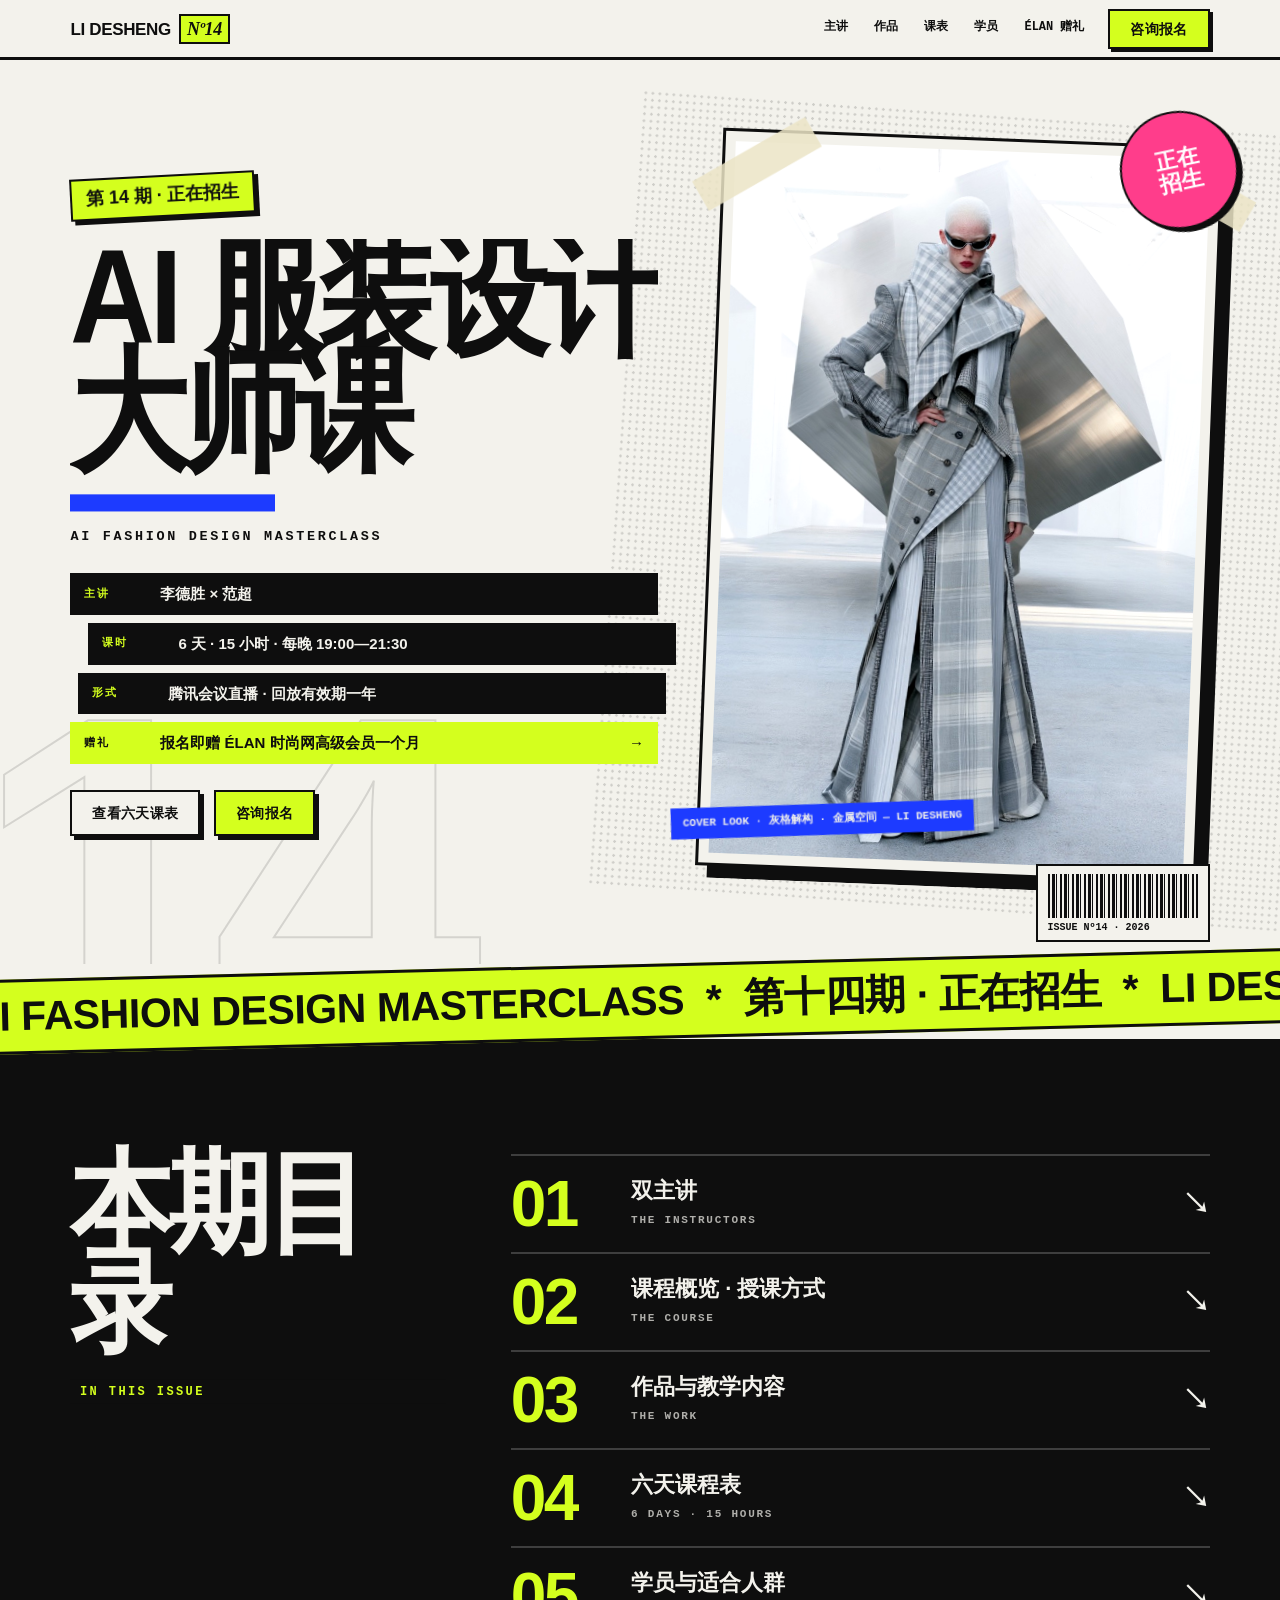
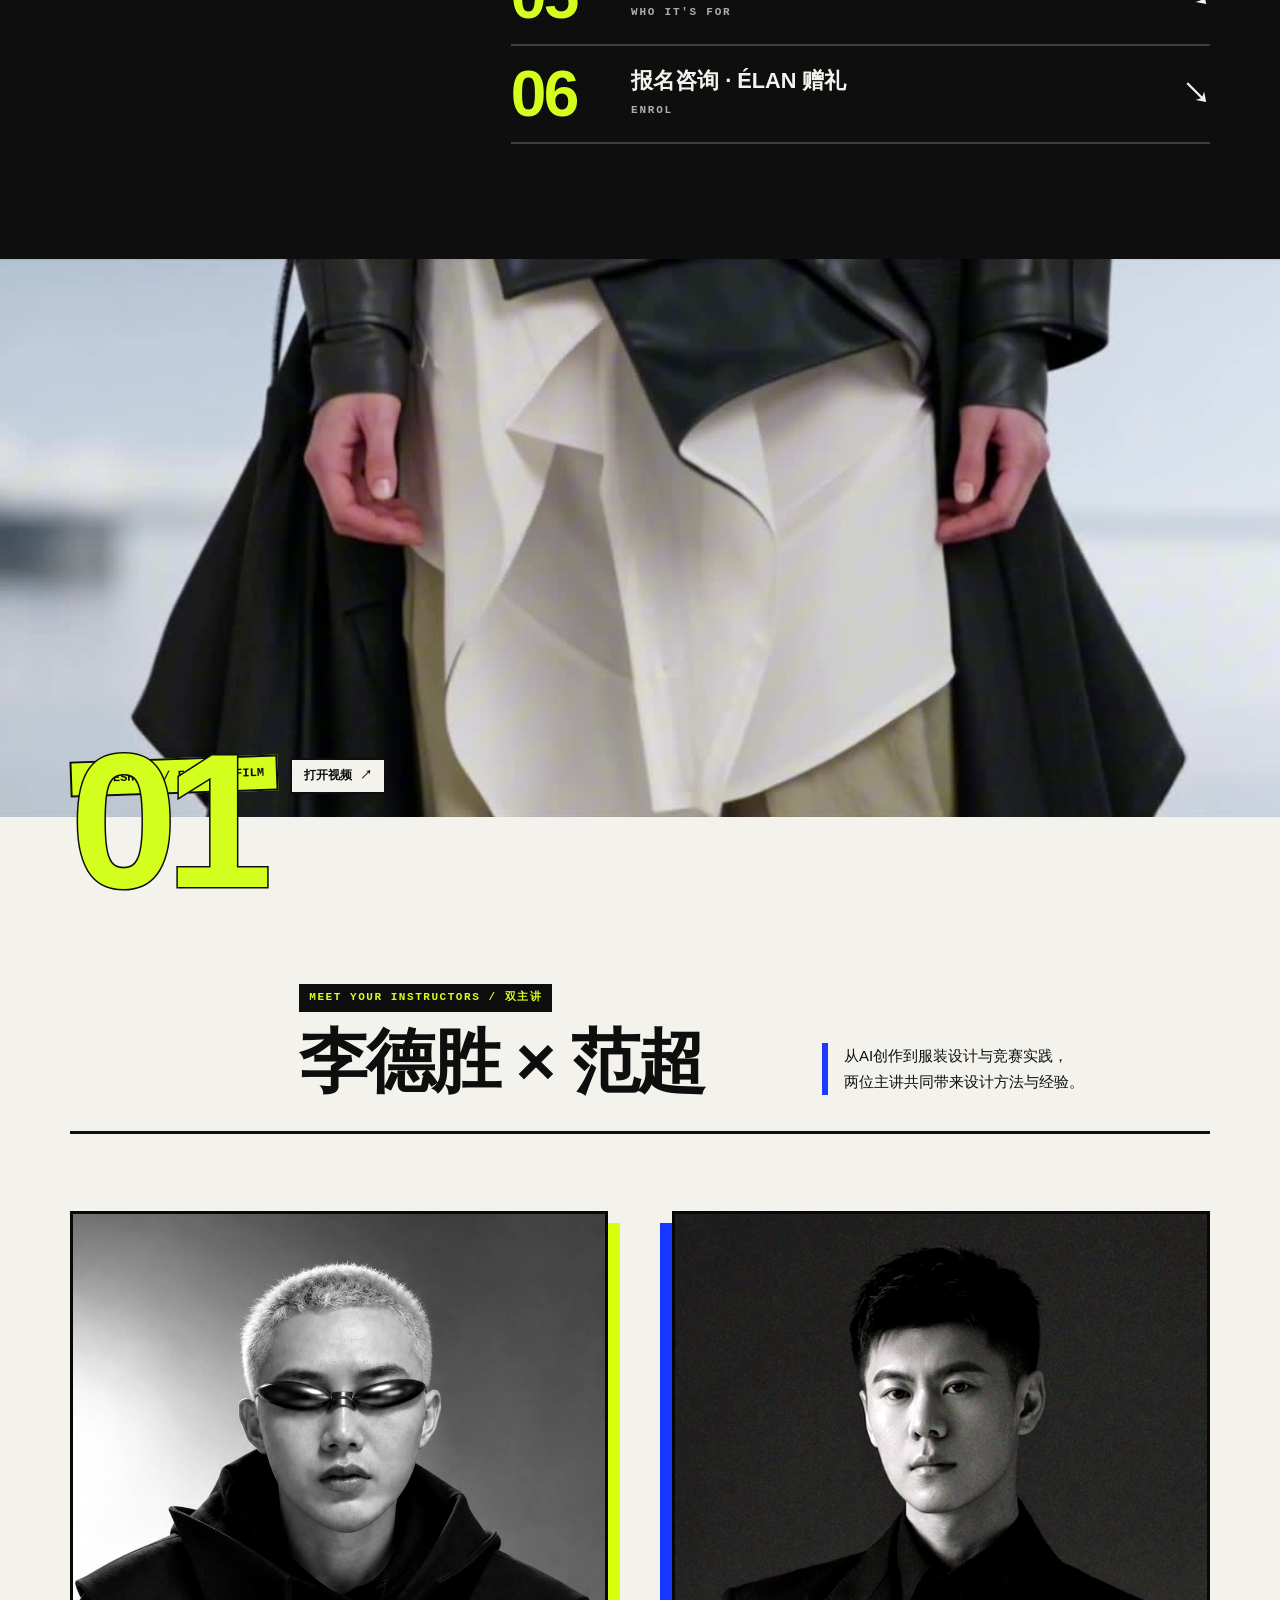
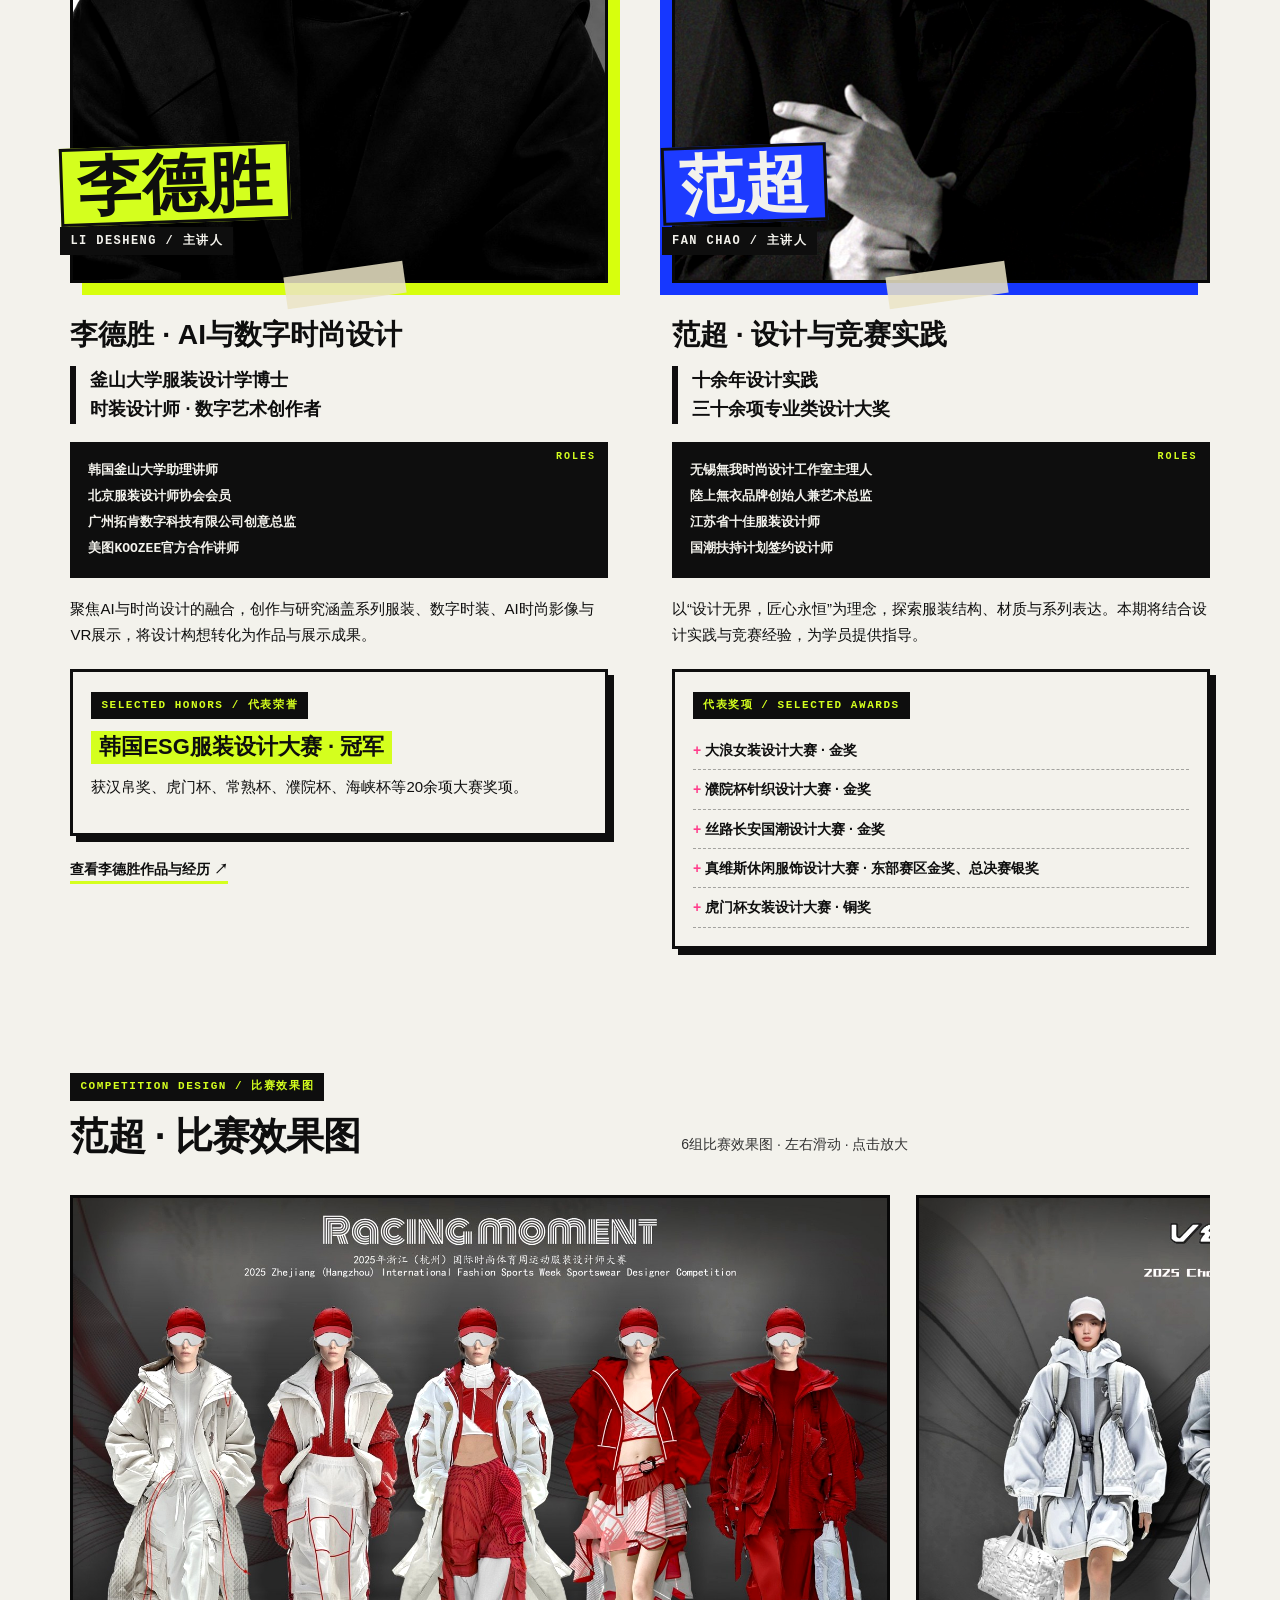
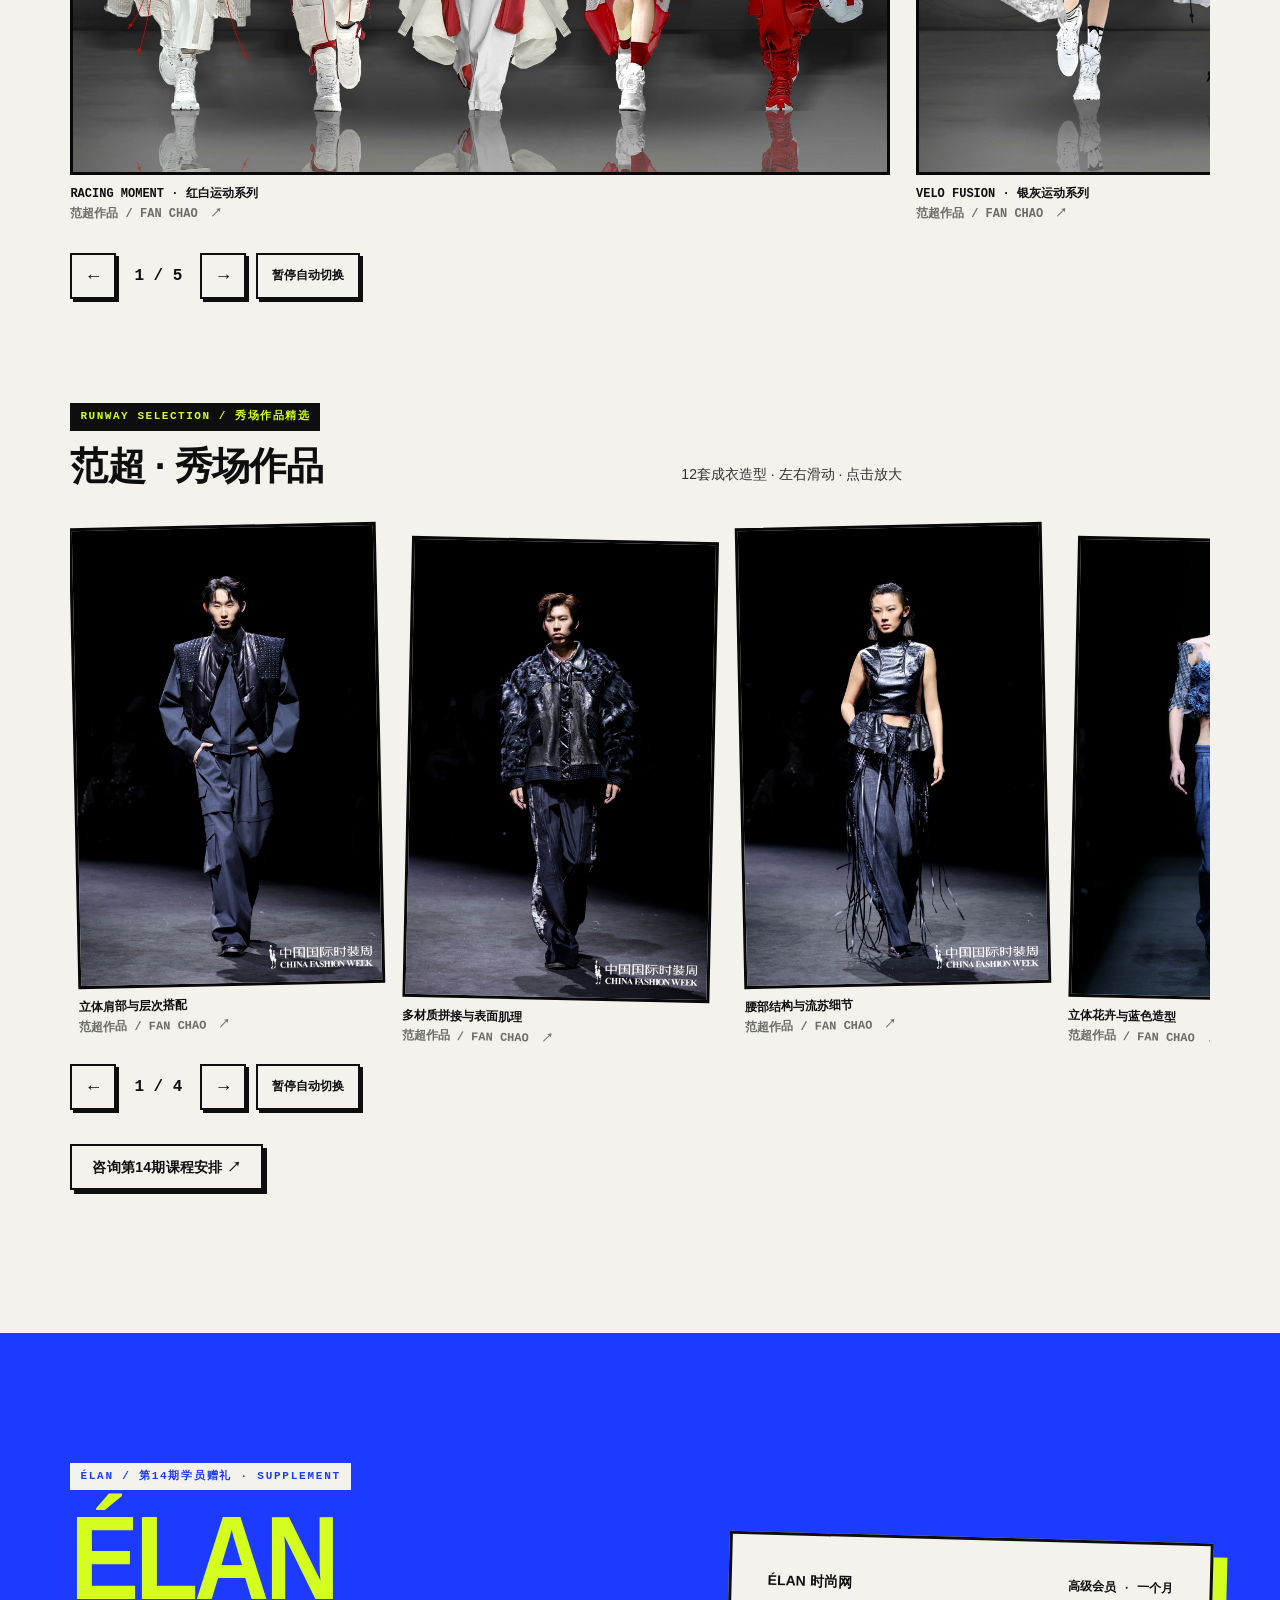
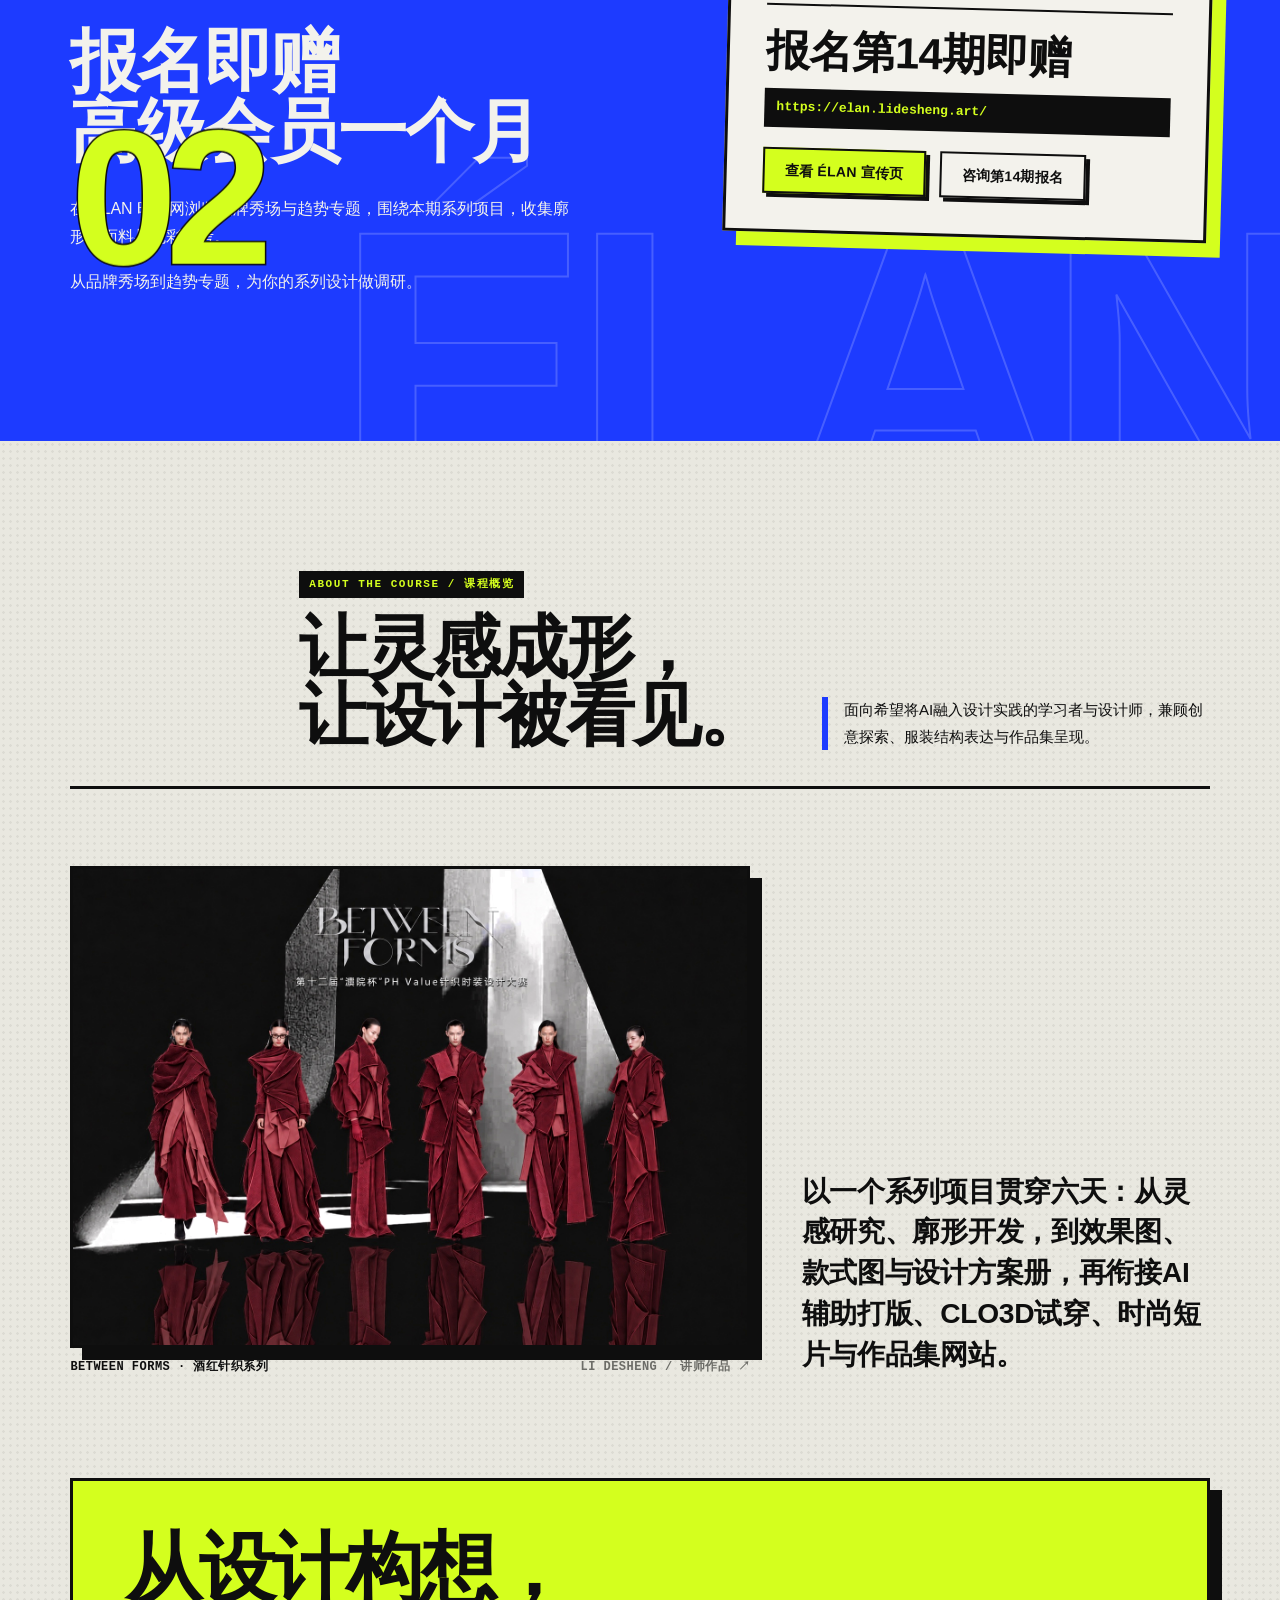
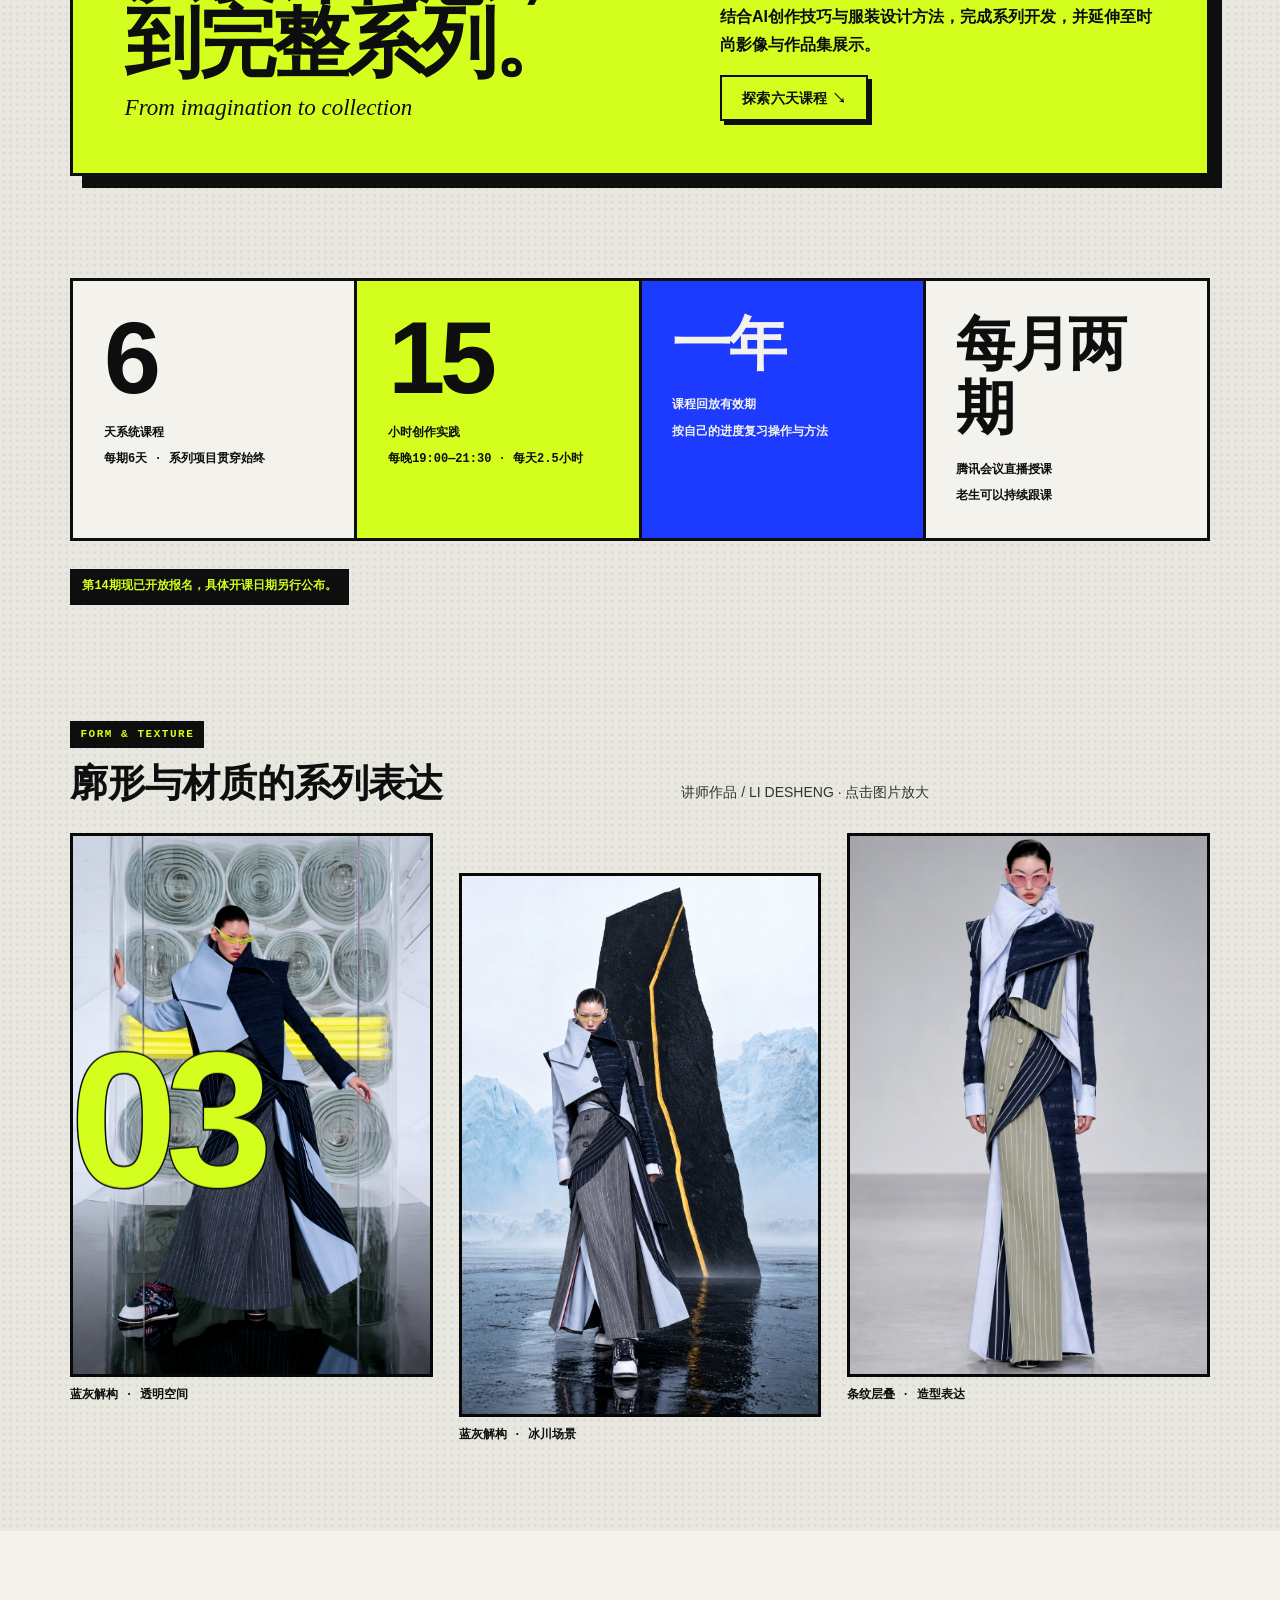
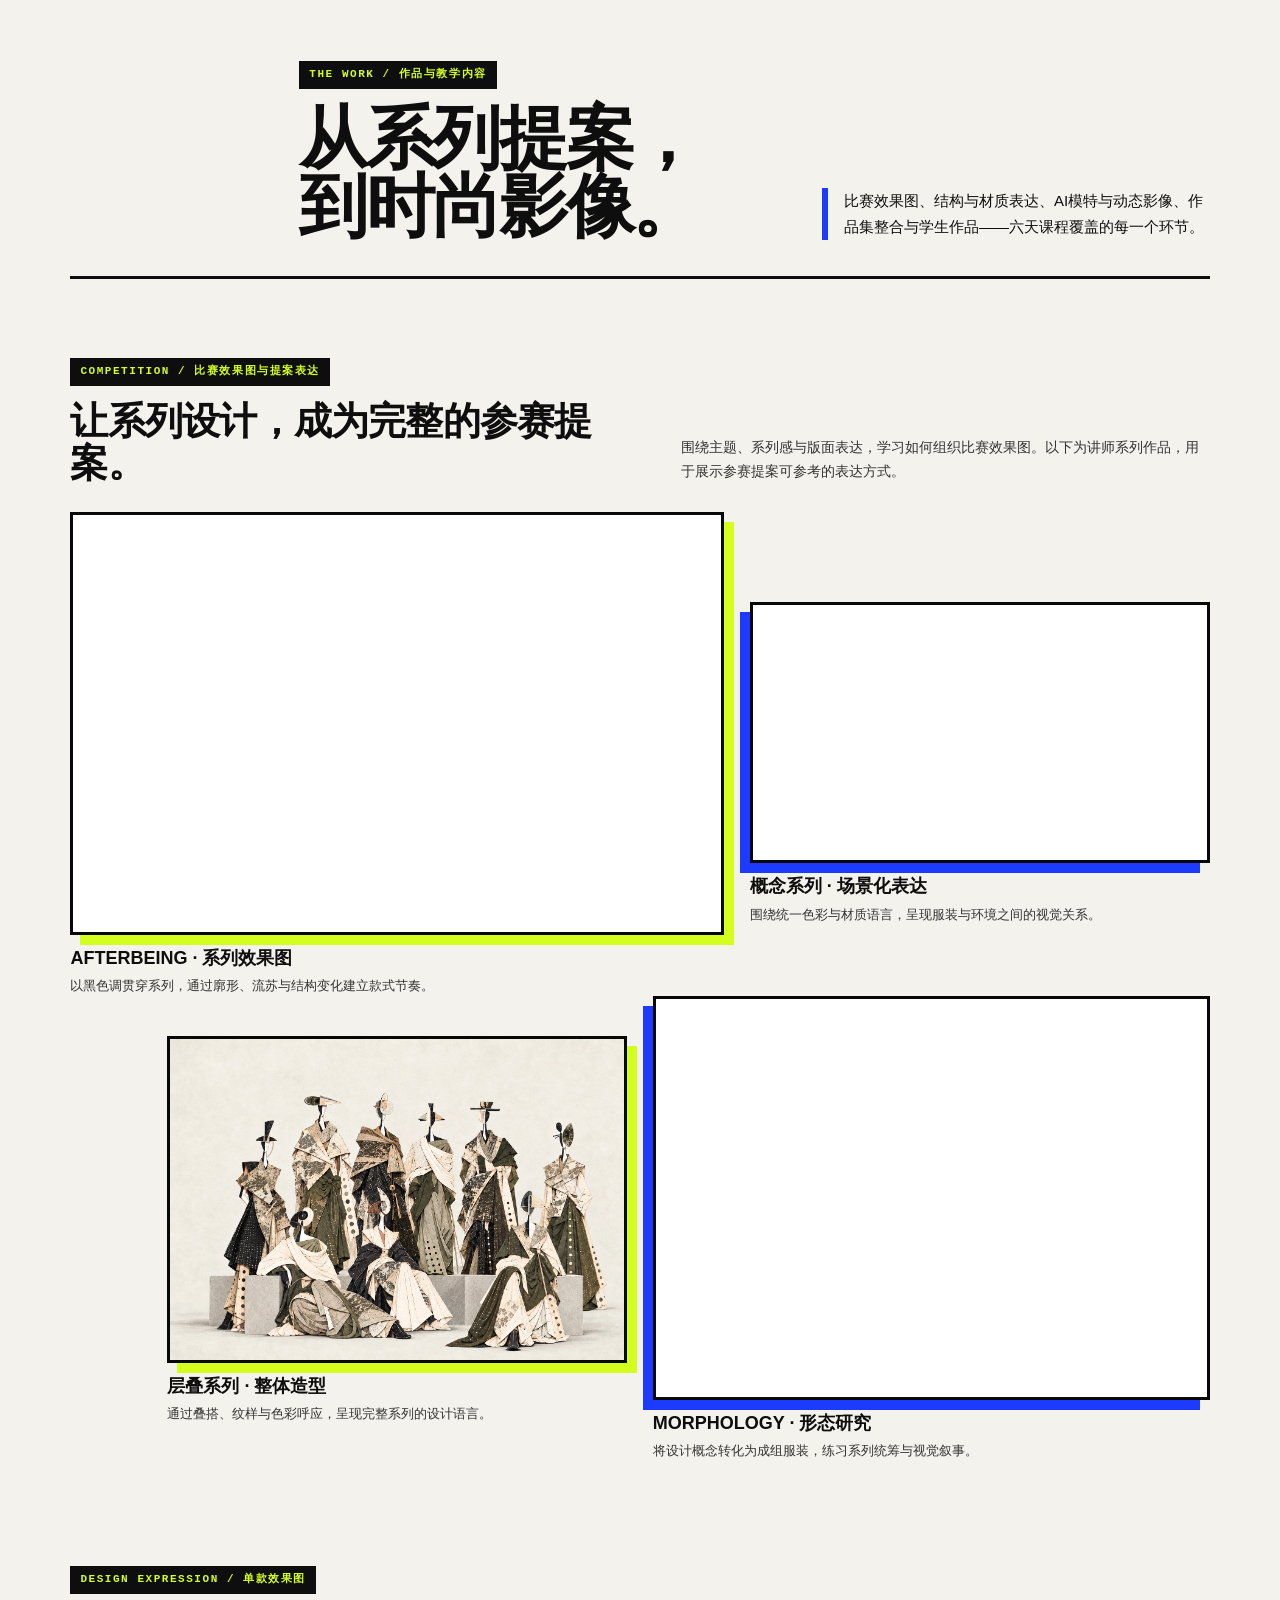
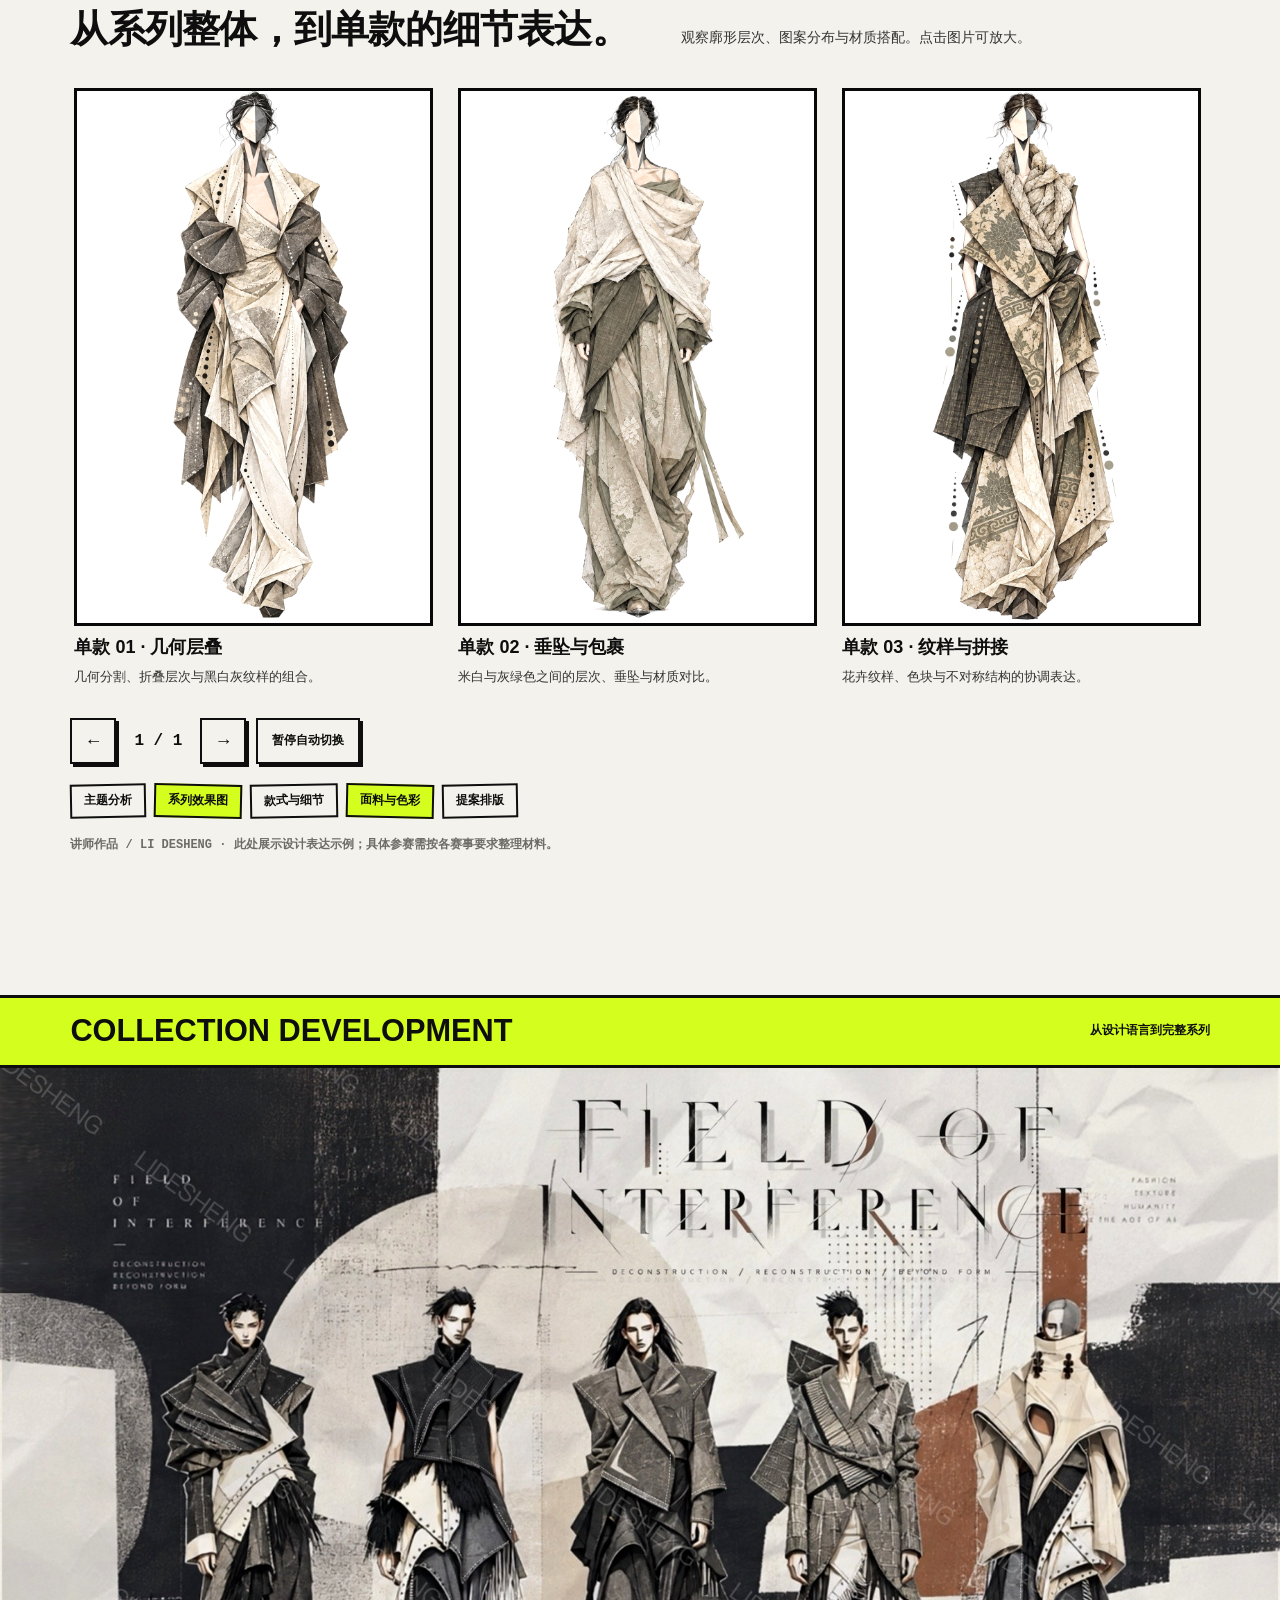
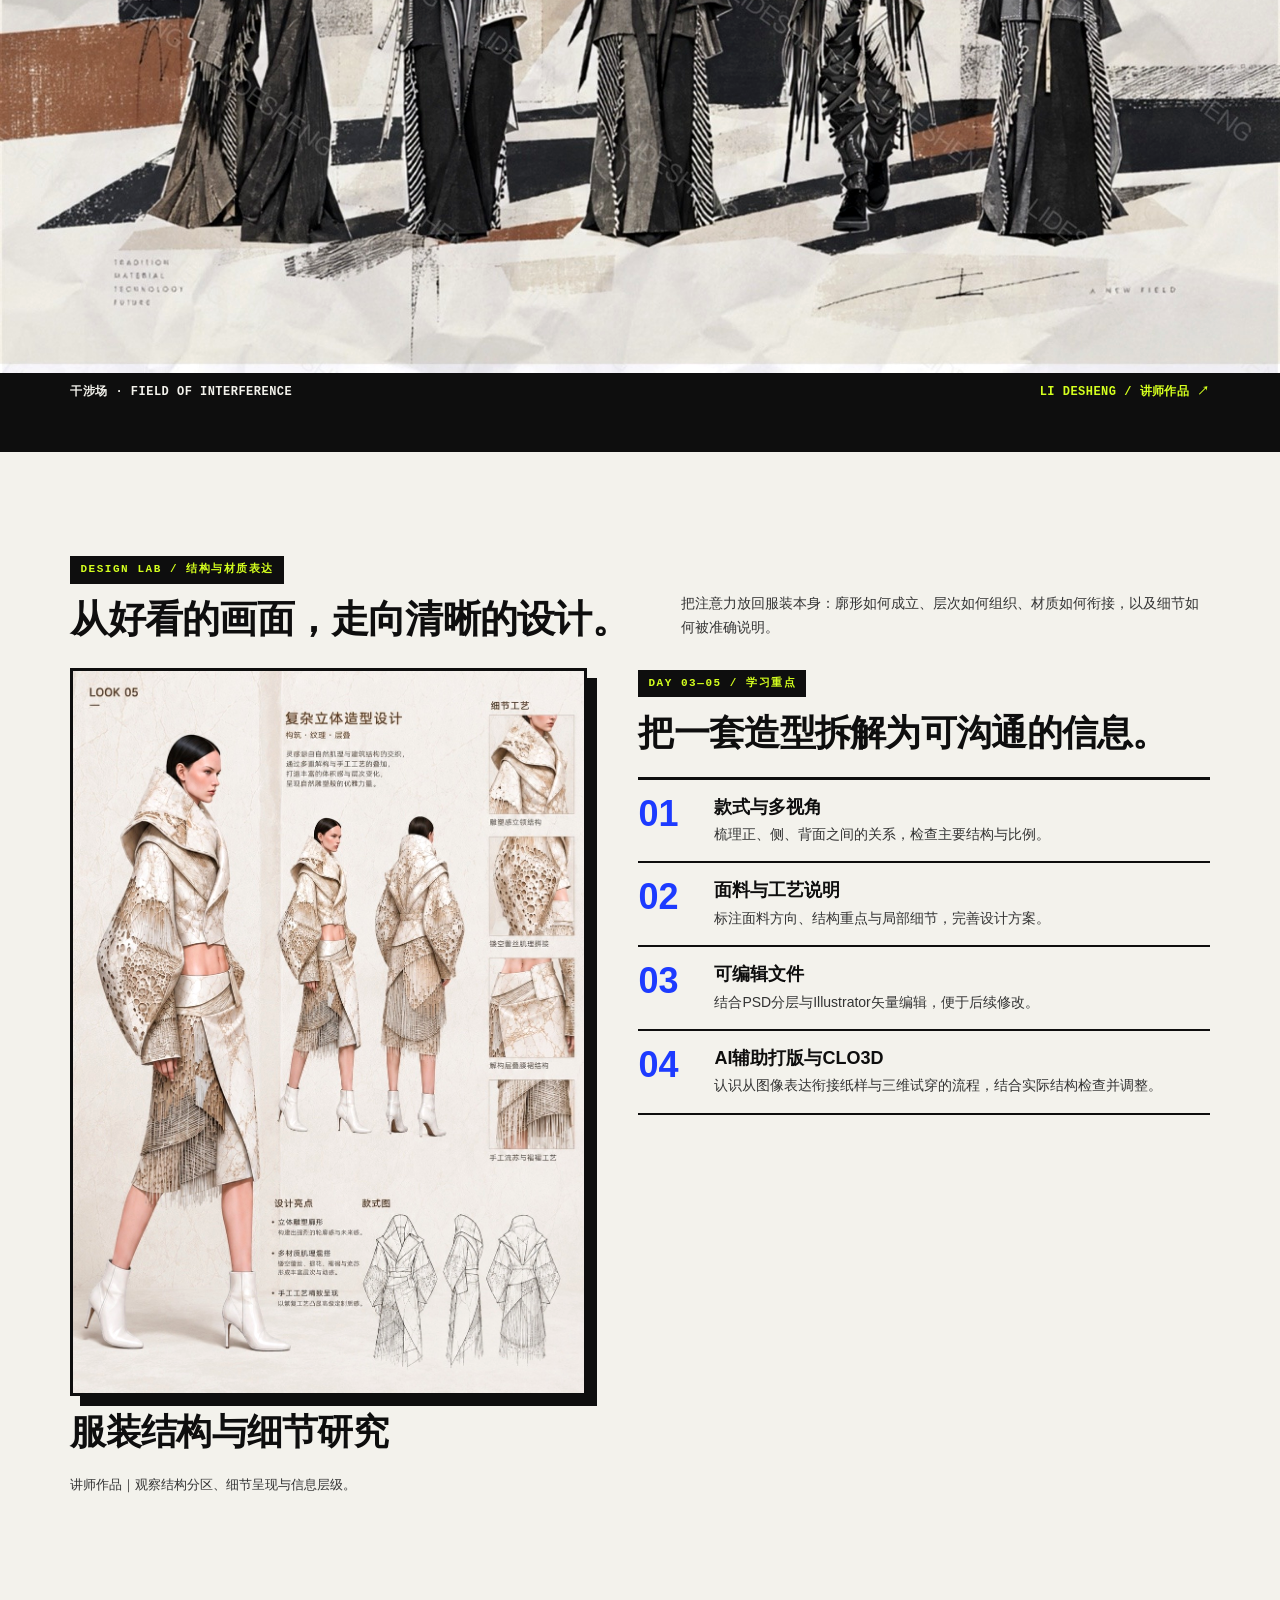
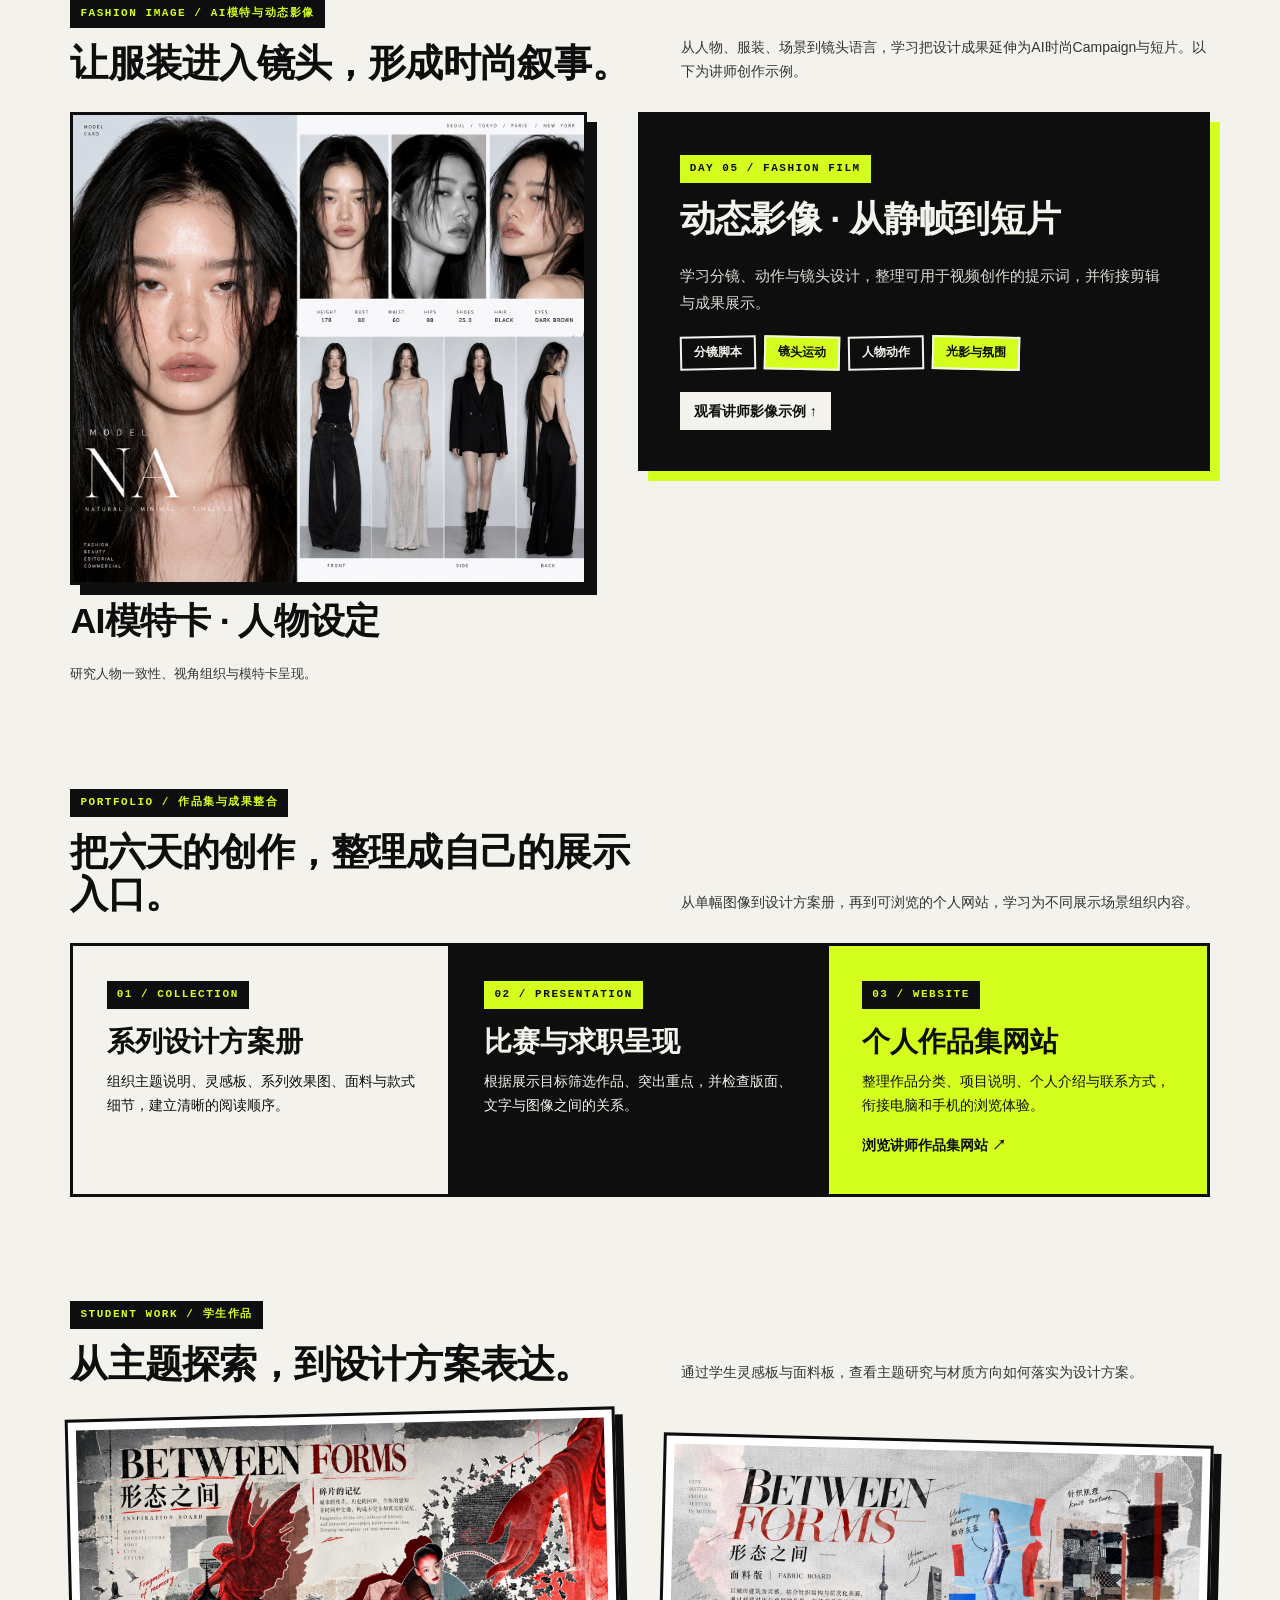
==== commit 7ec97a78: "Course page: ignore synthetic (0,0) pointer events for the custom cursor Co-Authored-By: Claude Opus" ====
--- a/course/index.html
+++ b/course/index.html
@@ -1066,7 +1066,7 @@
   if(matchMedia('(hover:hover) and (pointer:fine)').matches){
     const cur=document.createElement('div');cur.className='cursor';cur.setAttribute('aria-hidden','true');cur.innerHTML='<span>VIEW</span>';cur.style.opacity='0';document.body.appendChild(cur);
     let cx=innerWidth/2,cy=innerHeight/2,tx=cx,ty=cy;
-    addEventListener('pointermove',e=>{if(cur.style.opacity==='0'){cx=e.clientX;cy=e.clientY;cur.style.opacity='1'}tx=e.clientX;ty=e.clientY;cur.classList.toggle('big',!!e.target.closest?.('.image-open'))},{passive:true});
+    addEventListener('pointermove',e=>{if(!e.clientX&&!e.clientY)return;if(cur.style.opacity==='0'){cx=e.clientX;cy=e.clientY;cur.style.opacity='1'}tx=e.clientX;ty=e.clientY;cur.classList.toggle('big',!!e.target.closest?.('.image-open'))},{passive:true});
     (function loop(){cx+=(tx-cx)*.25;cy+=(ty-cy)*.25;cur.style.transform=`translate(${cx}px,${cy}px)`;requestAnimationFrame(loop)})();
     document.querySelectorAll('.pill,.guest-controls button').forEach(b=>{
       b.addEventListener('pointermove',e=>{const r=b.getBoundingClientRect();b.style.setProperty('--mx',((e.clientX-r.left-r.width/2)*.18).toFixed(1)+'px');b.style.setProperty('--my',((e.clientY-r.top-r.height/2)*.25).toFixed(1)+'px')});
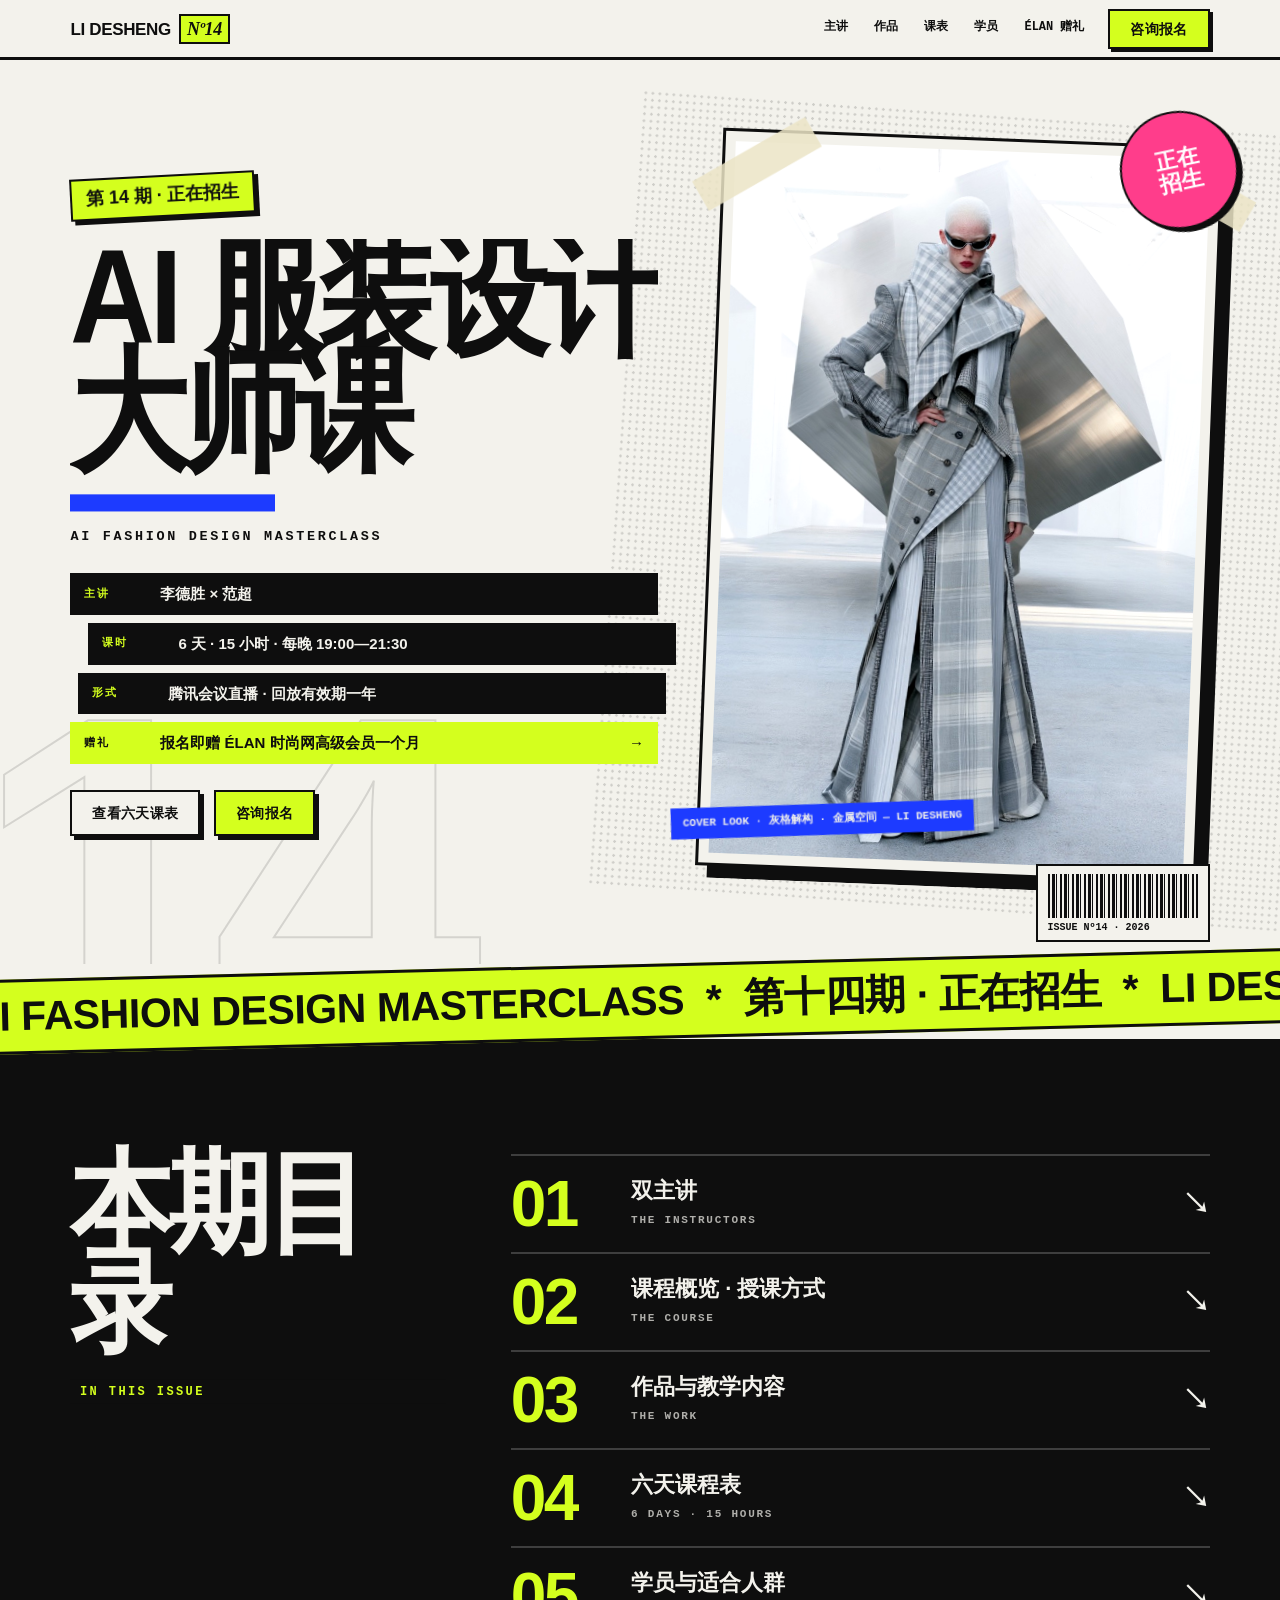
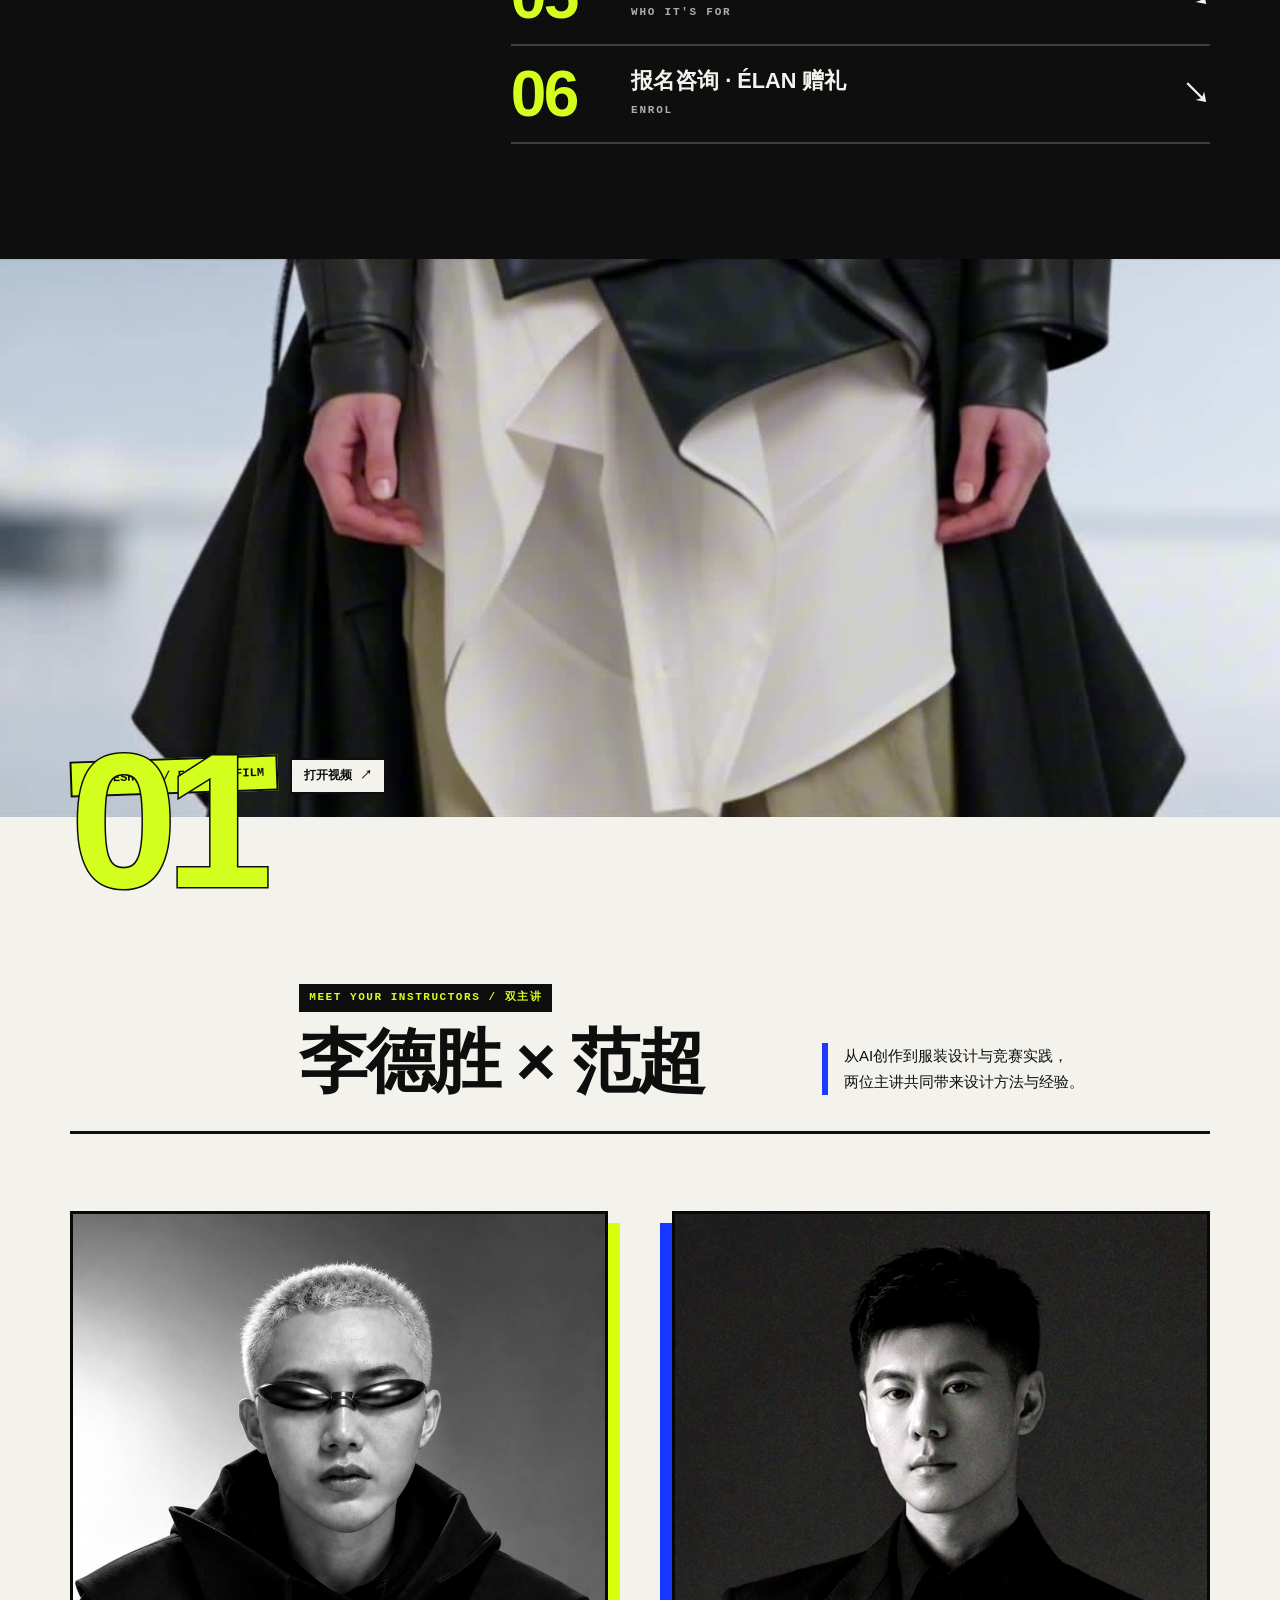
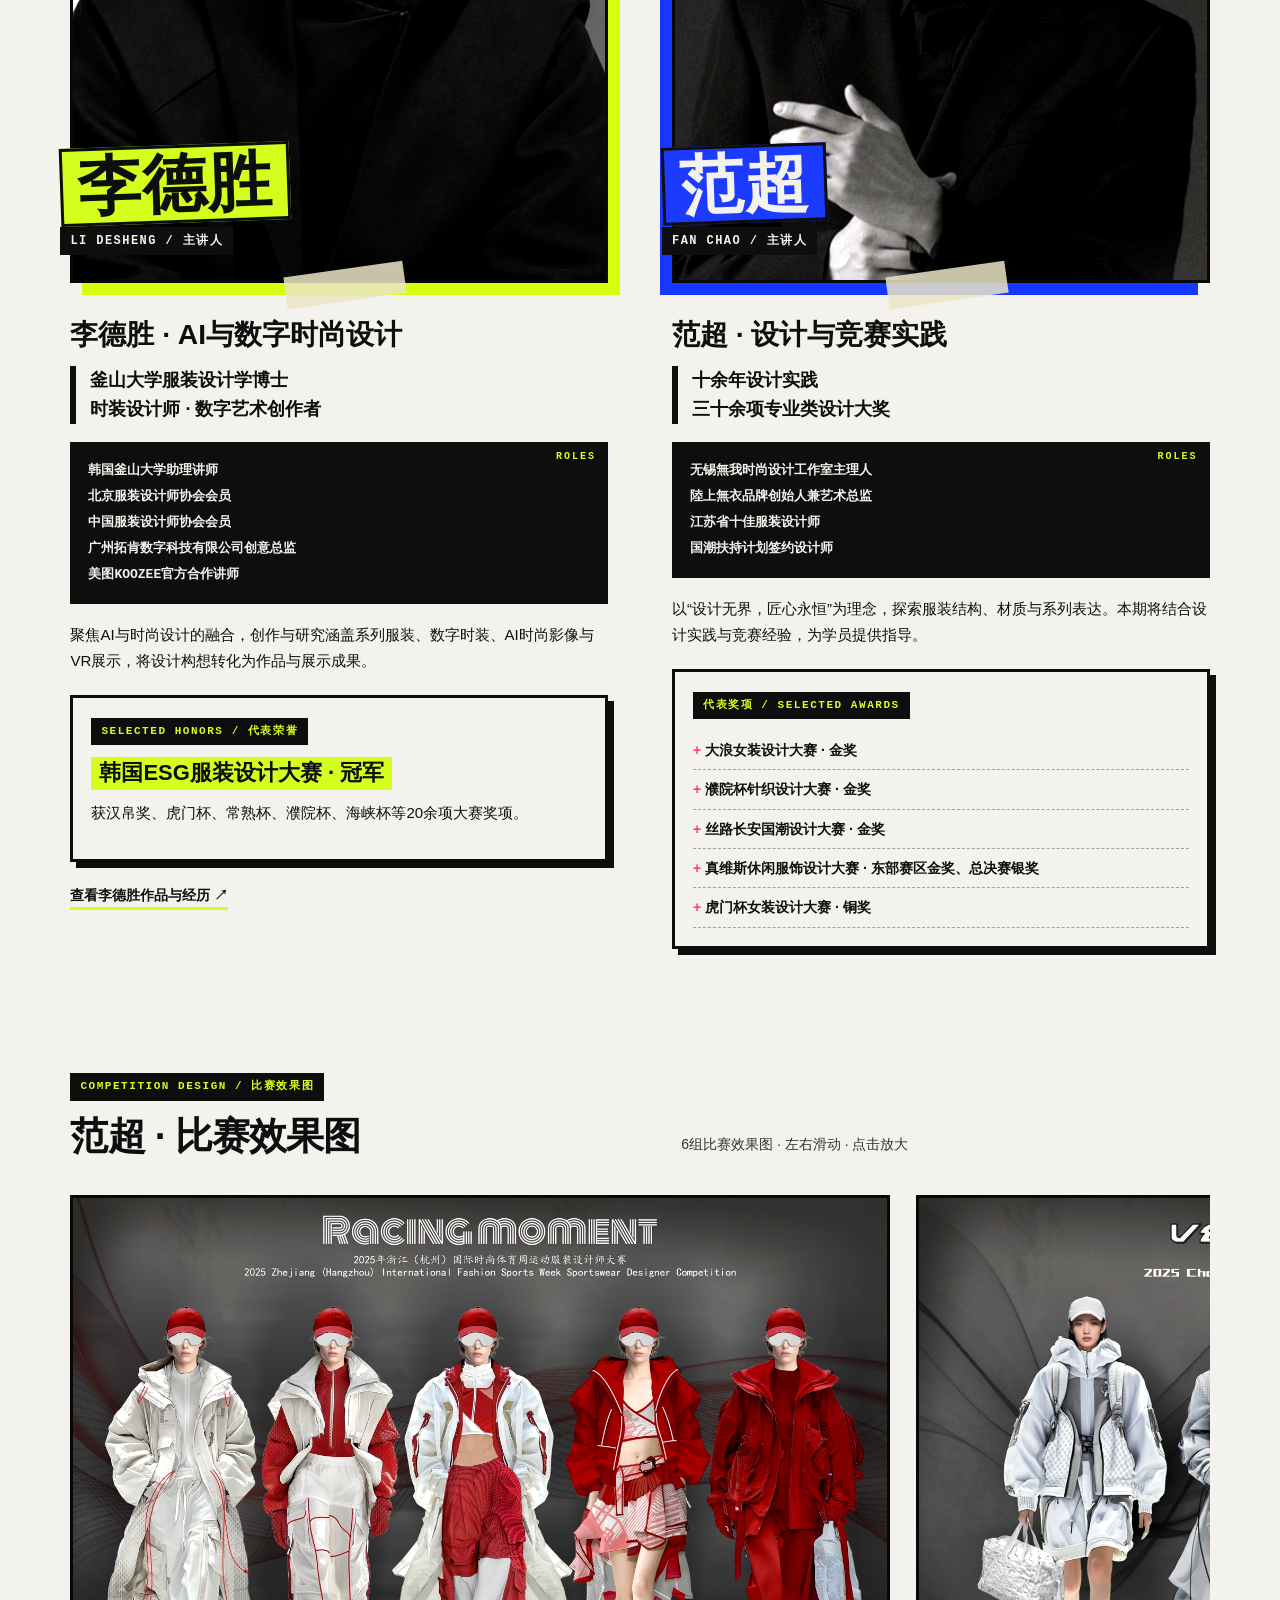
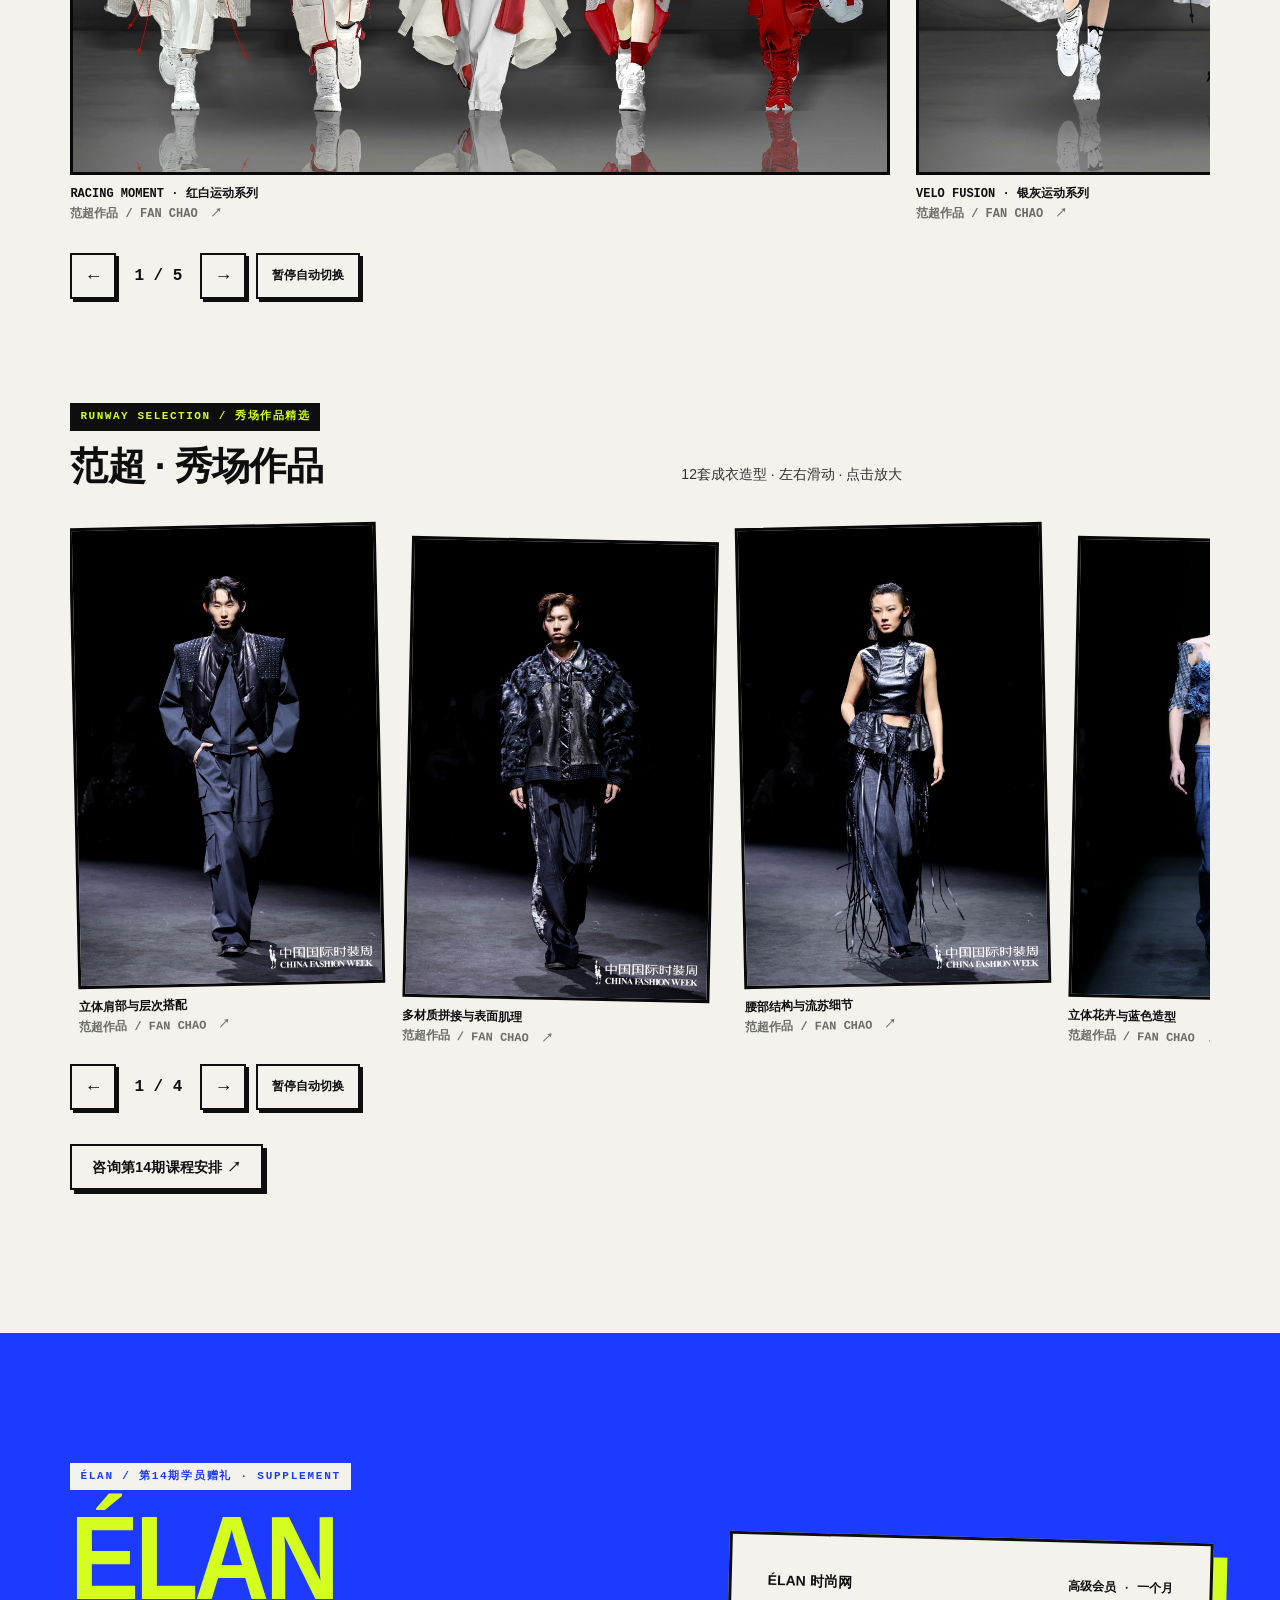
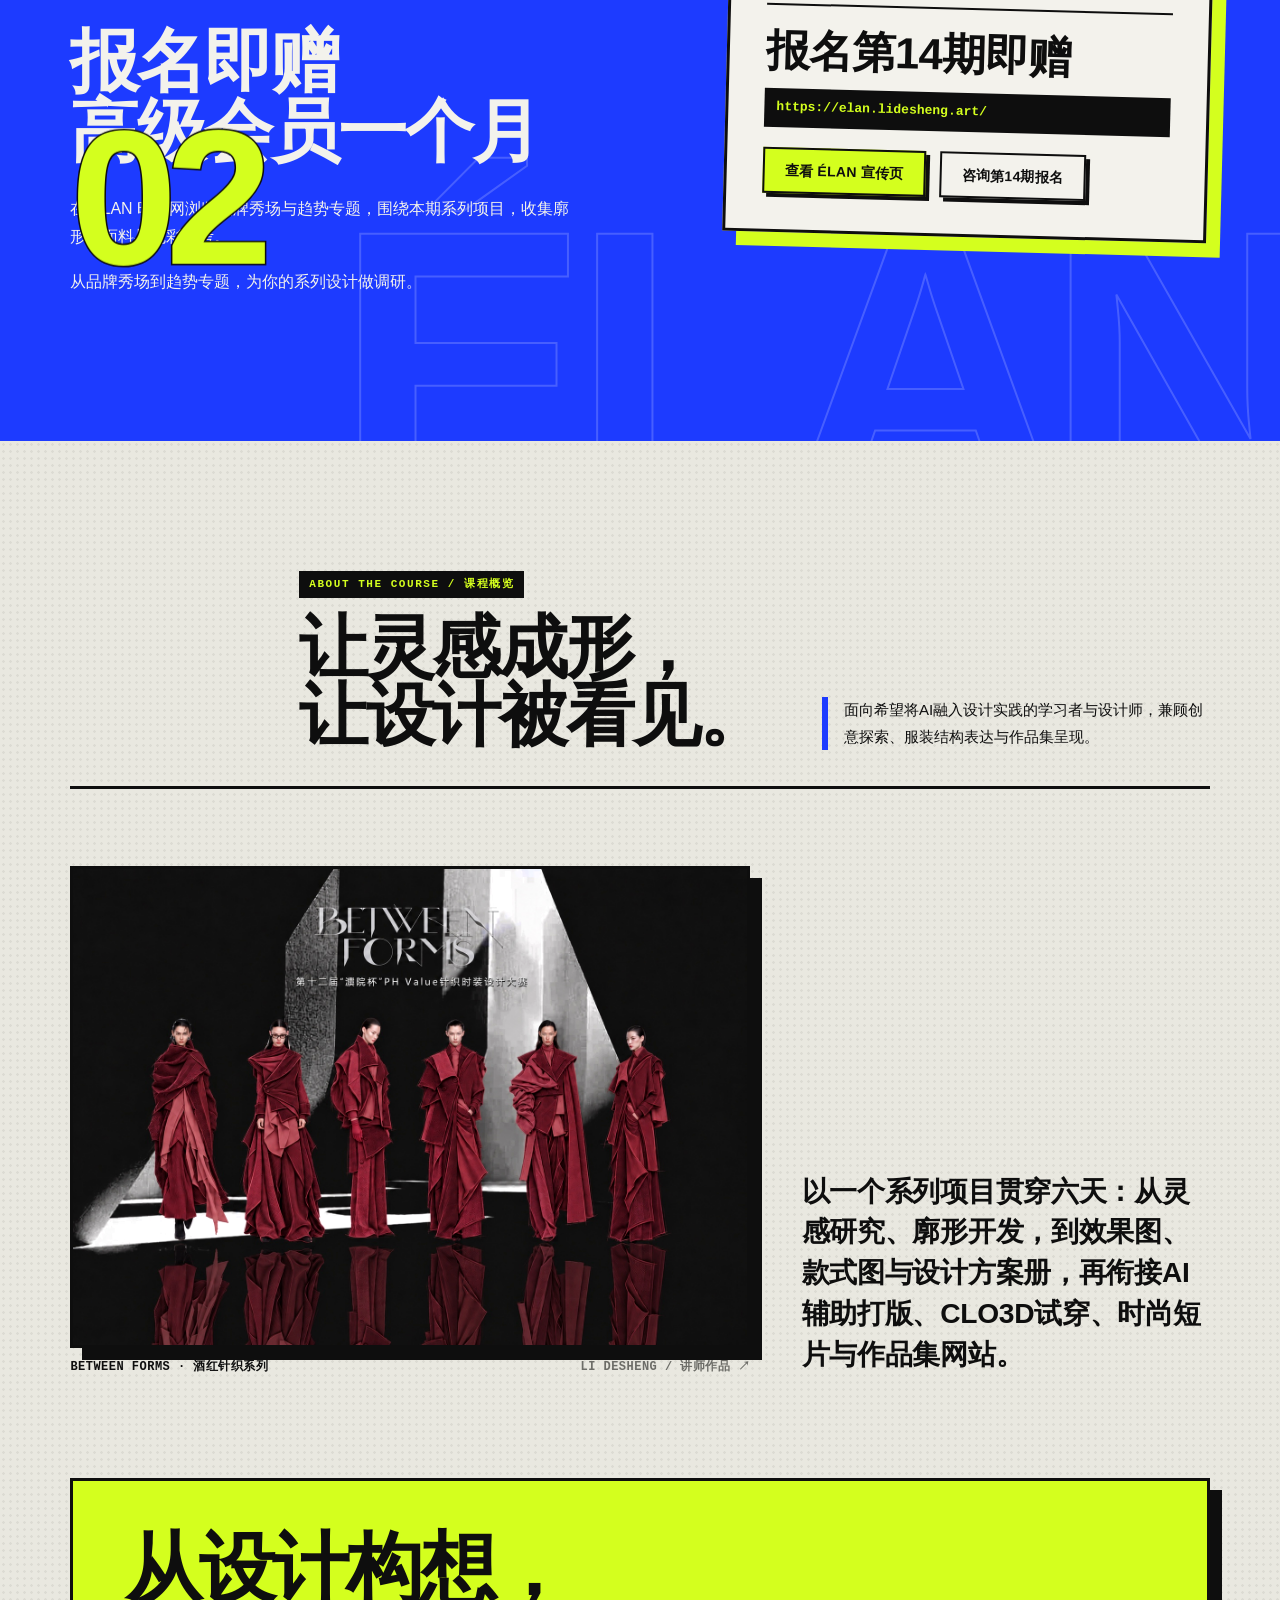
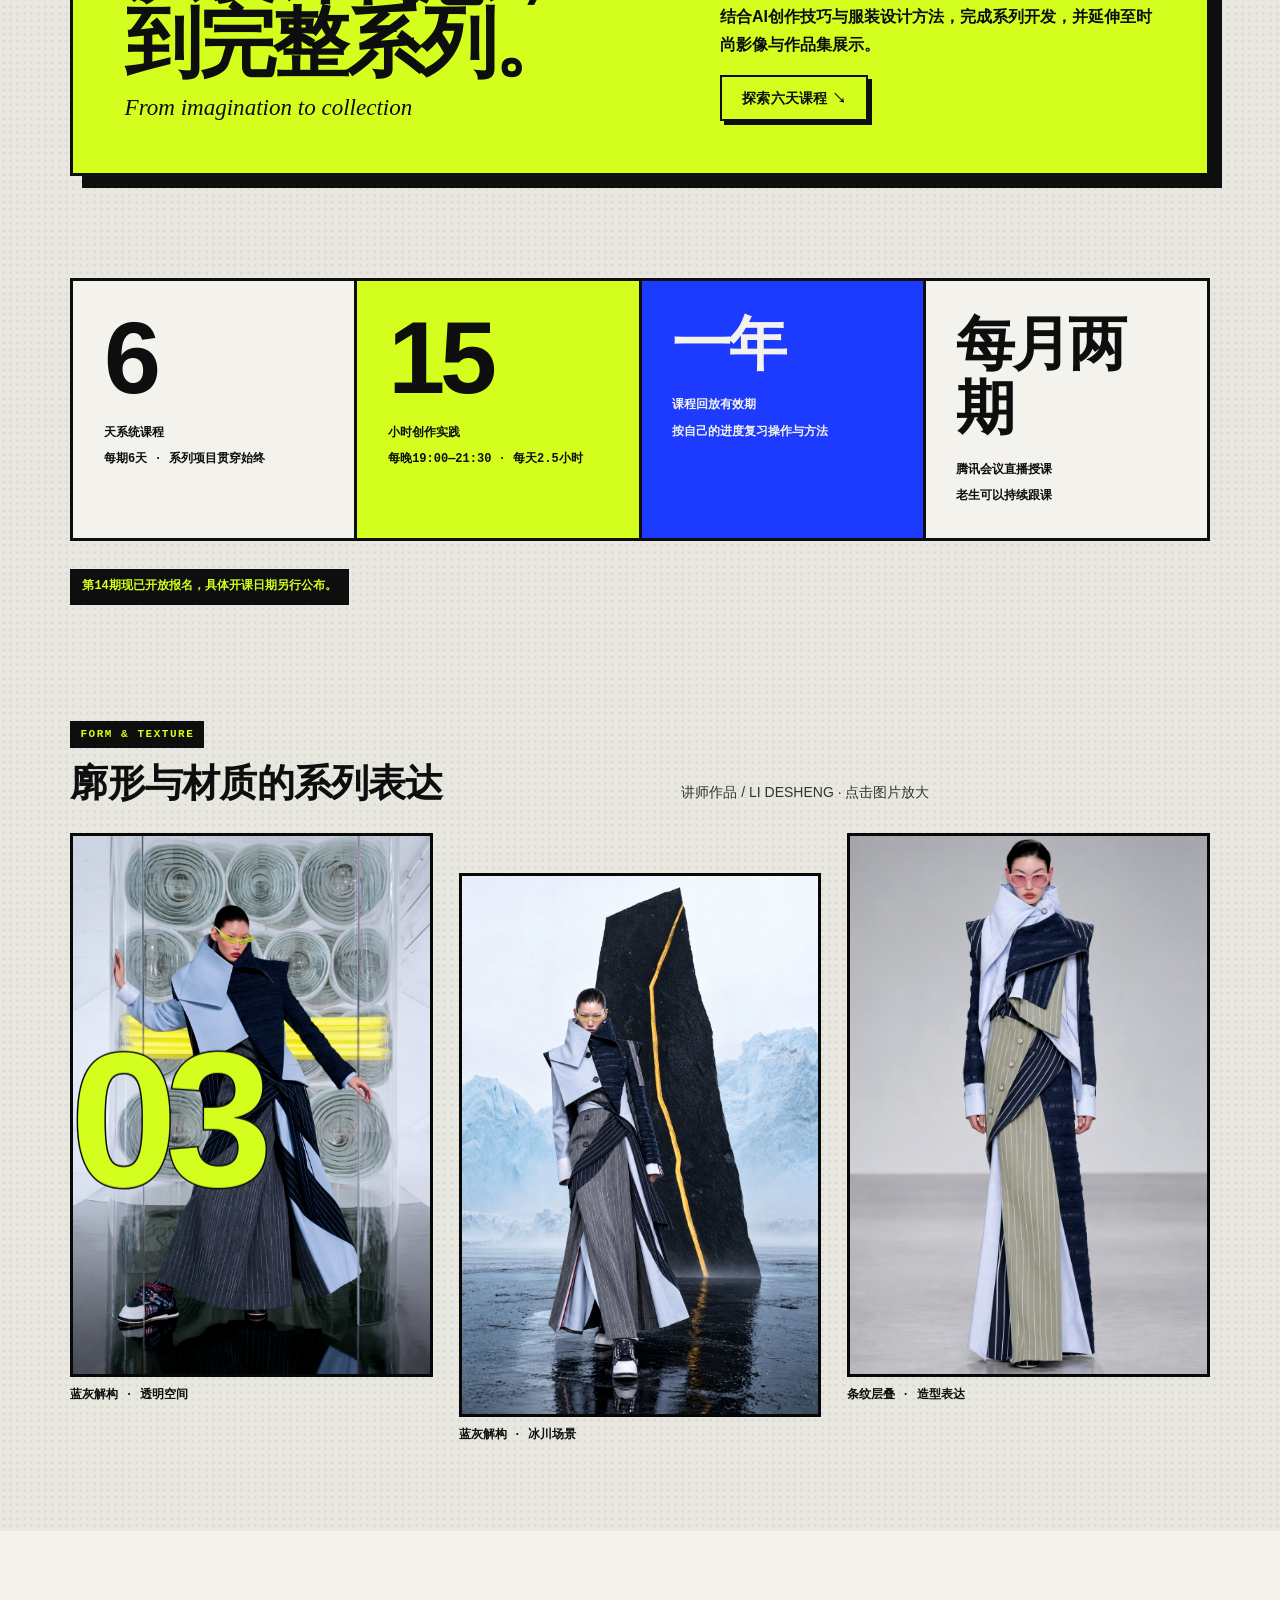
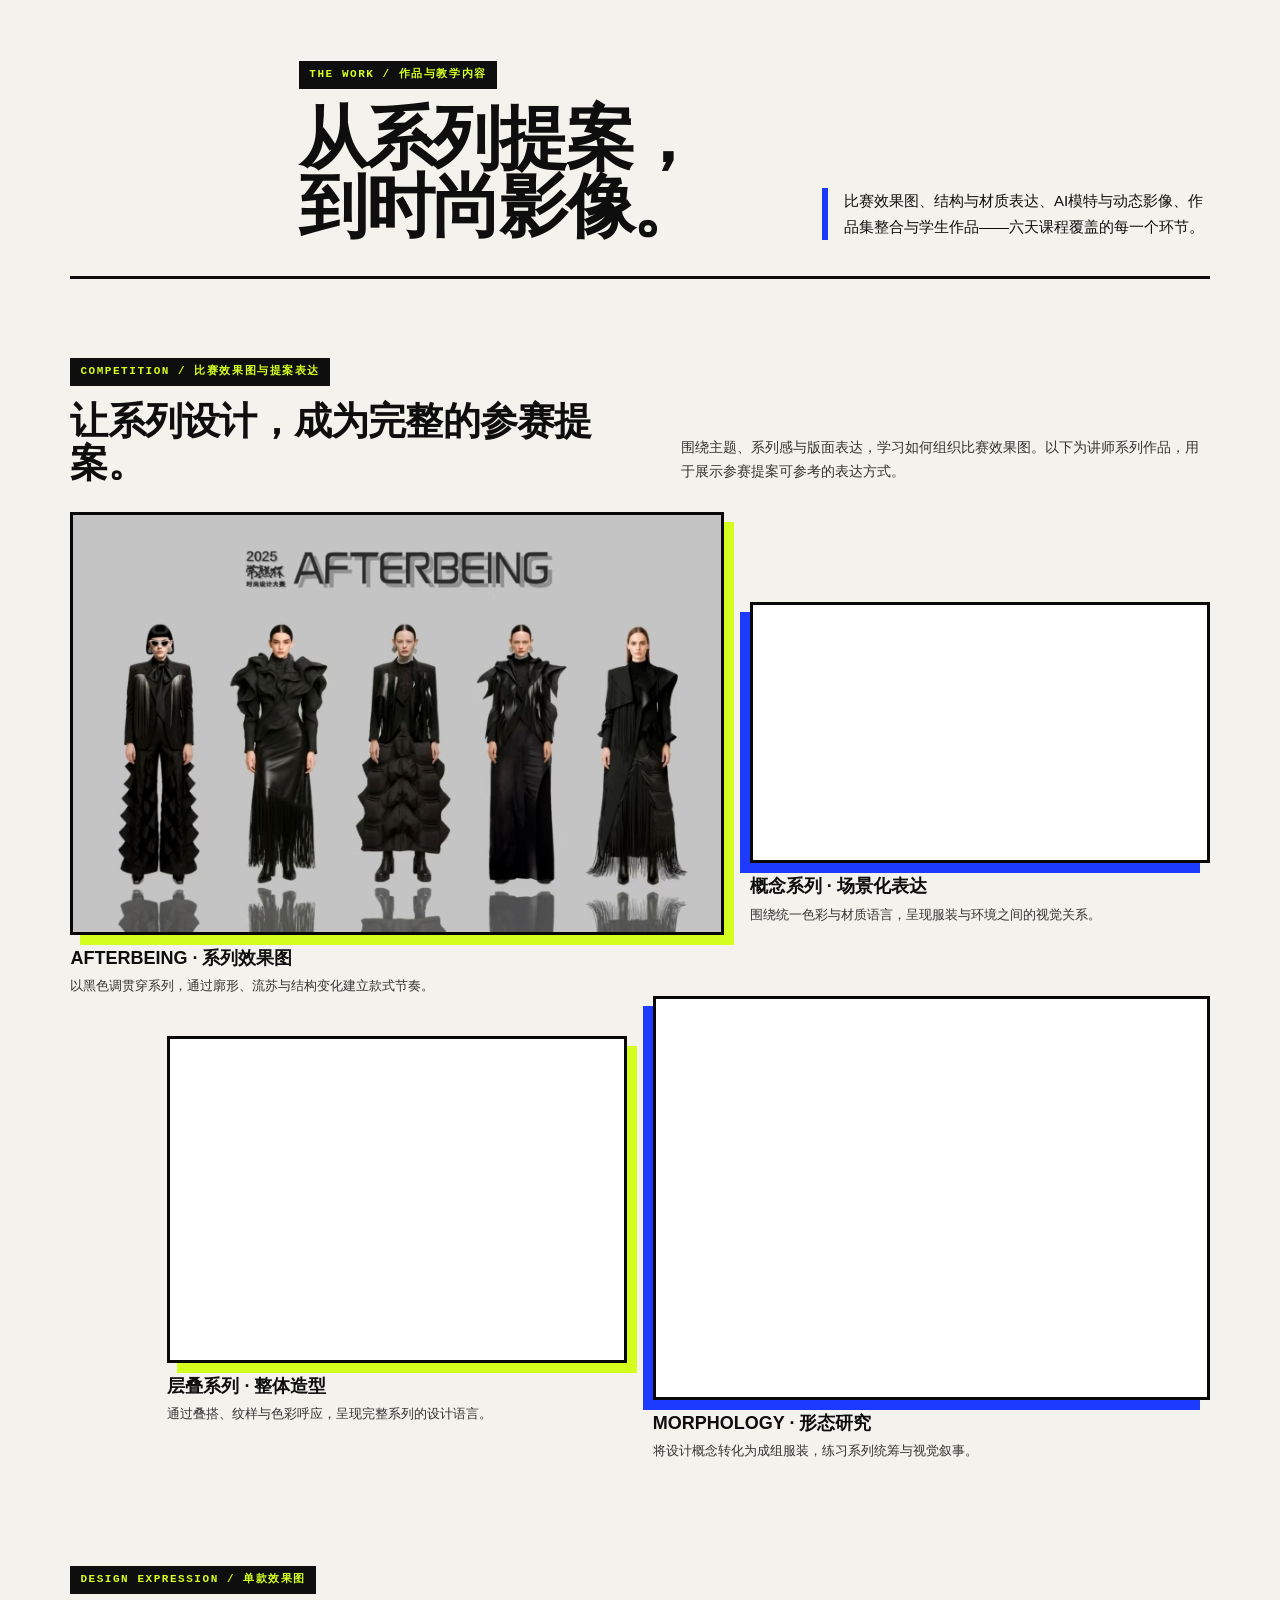
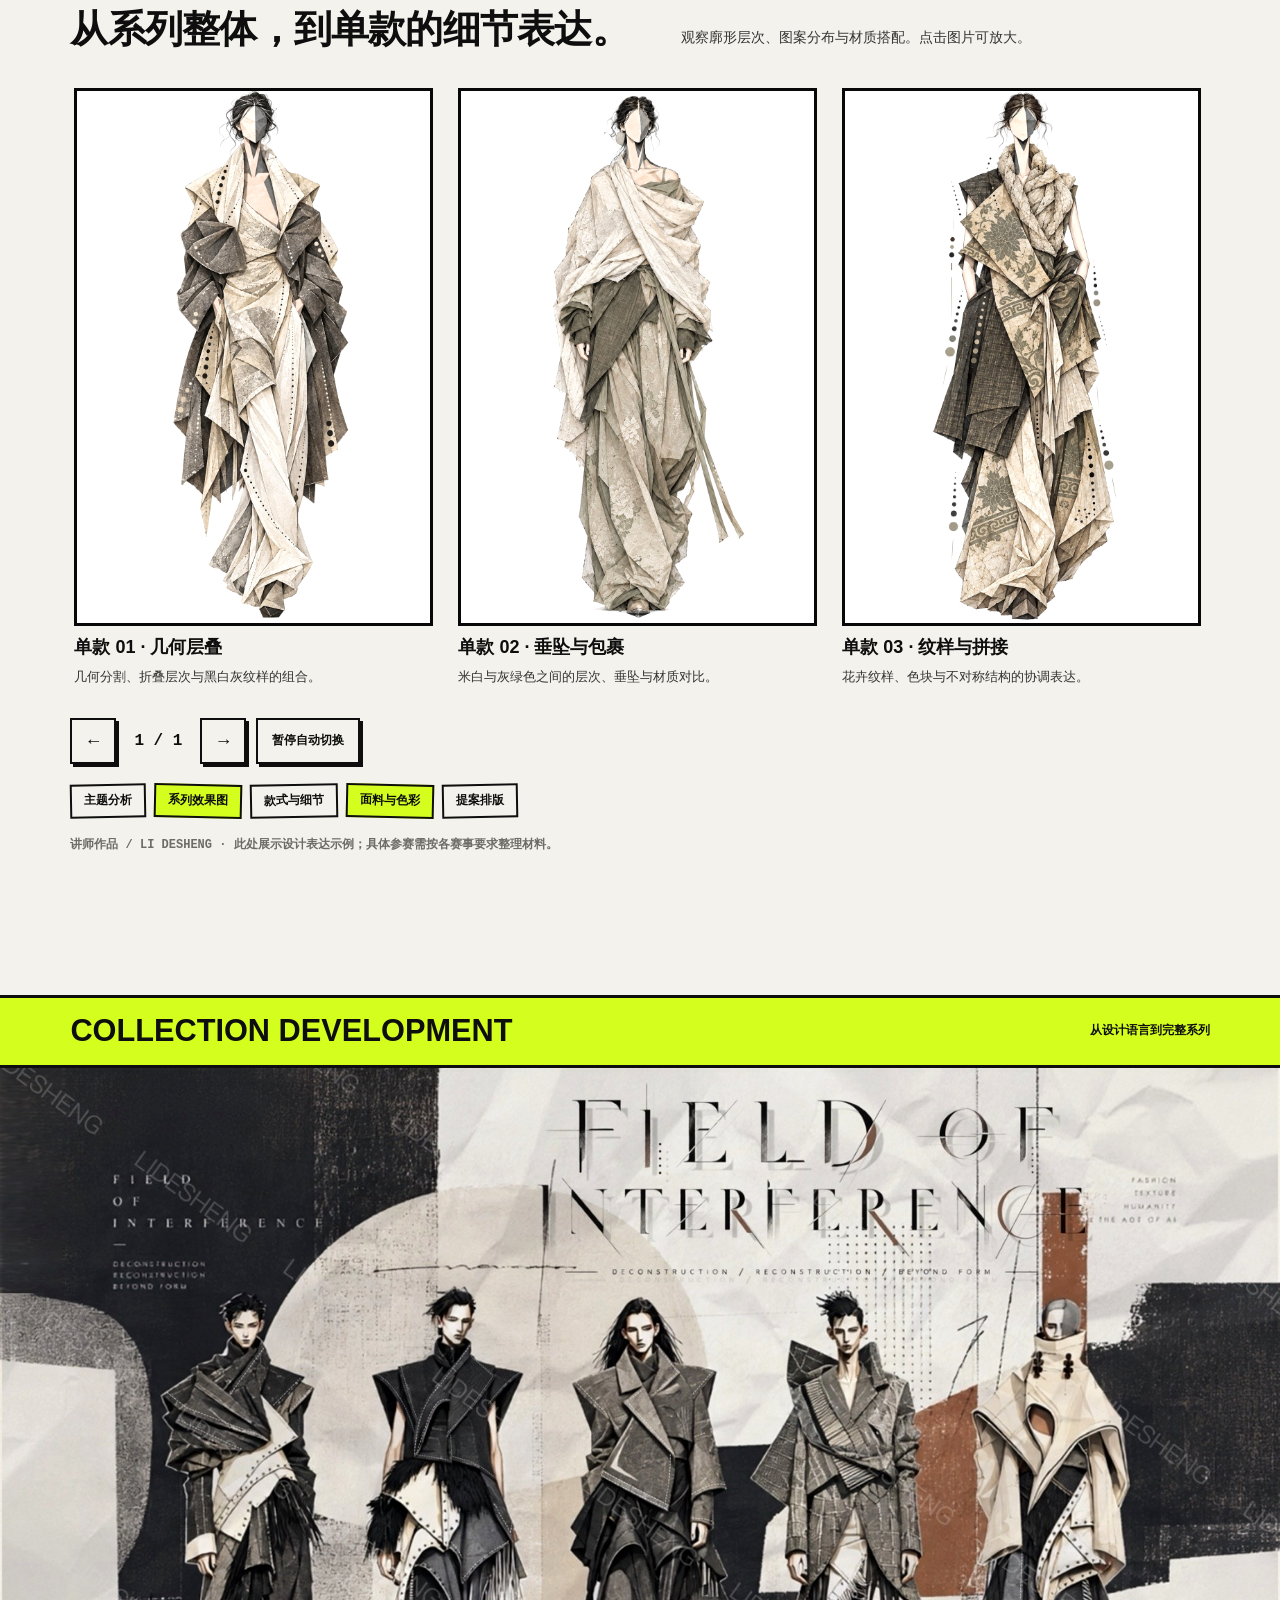
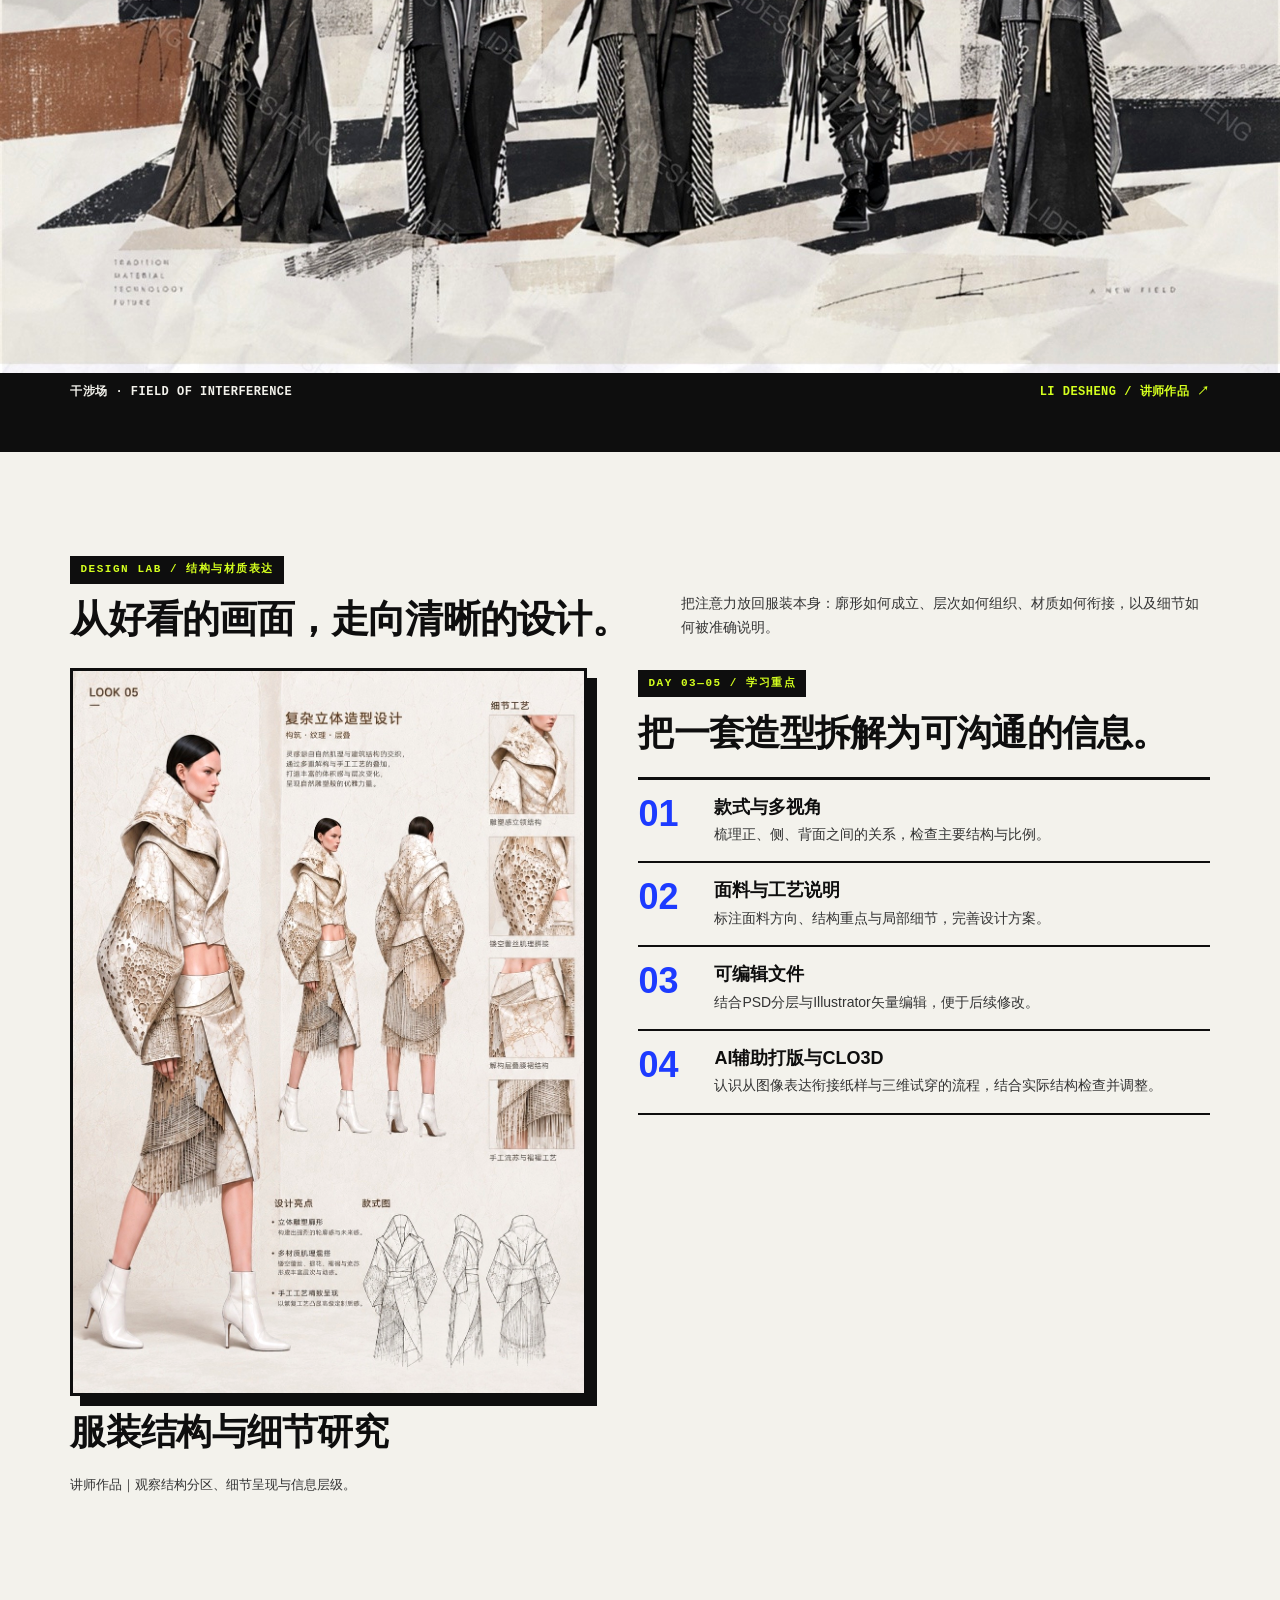
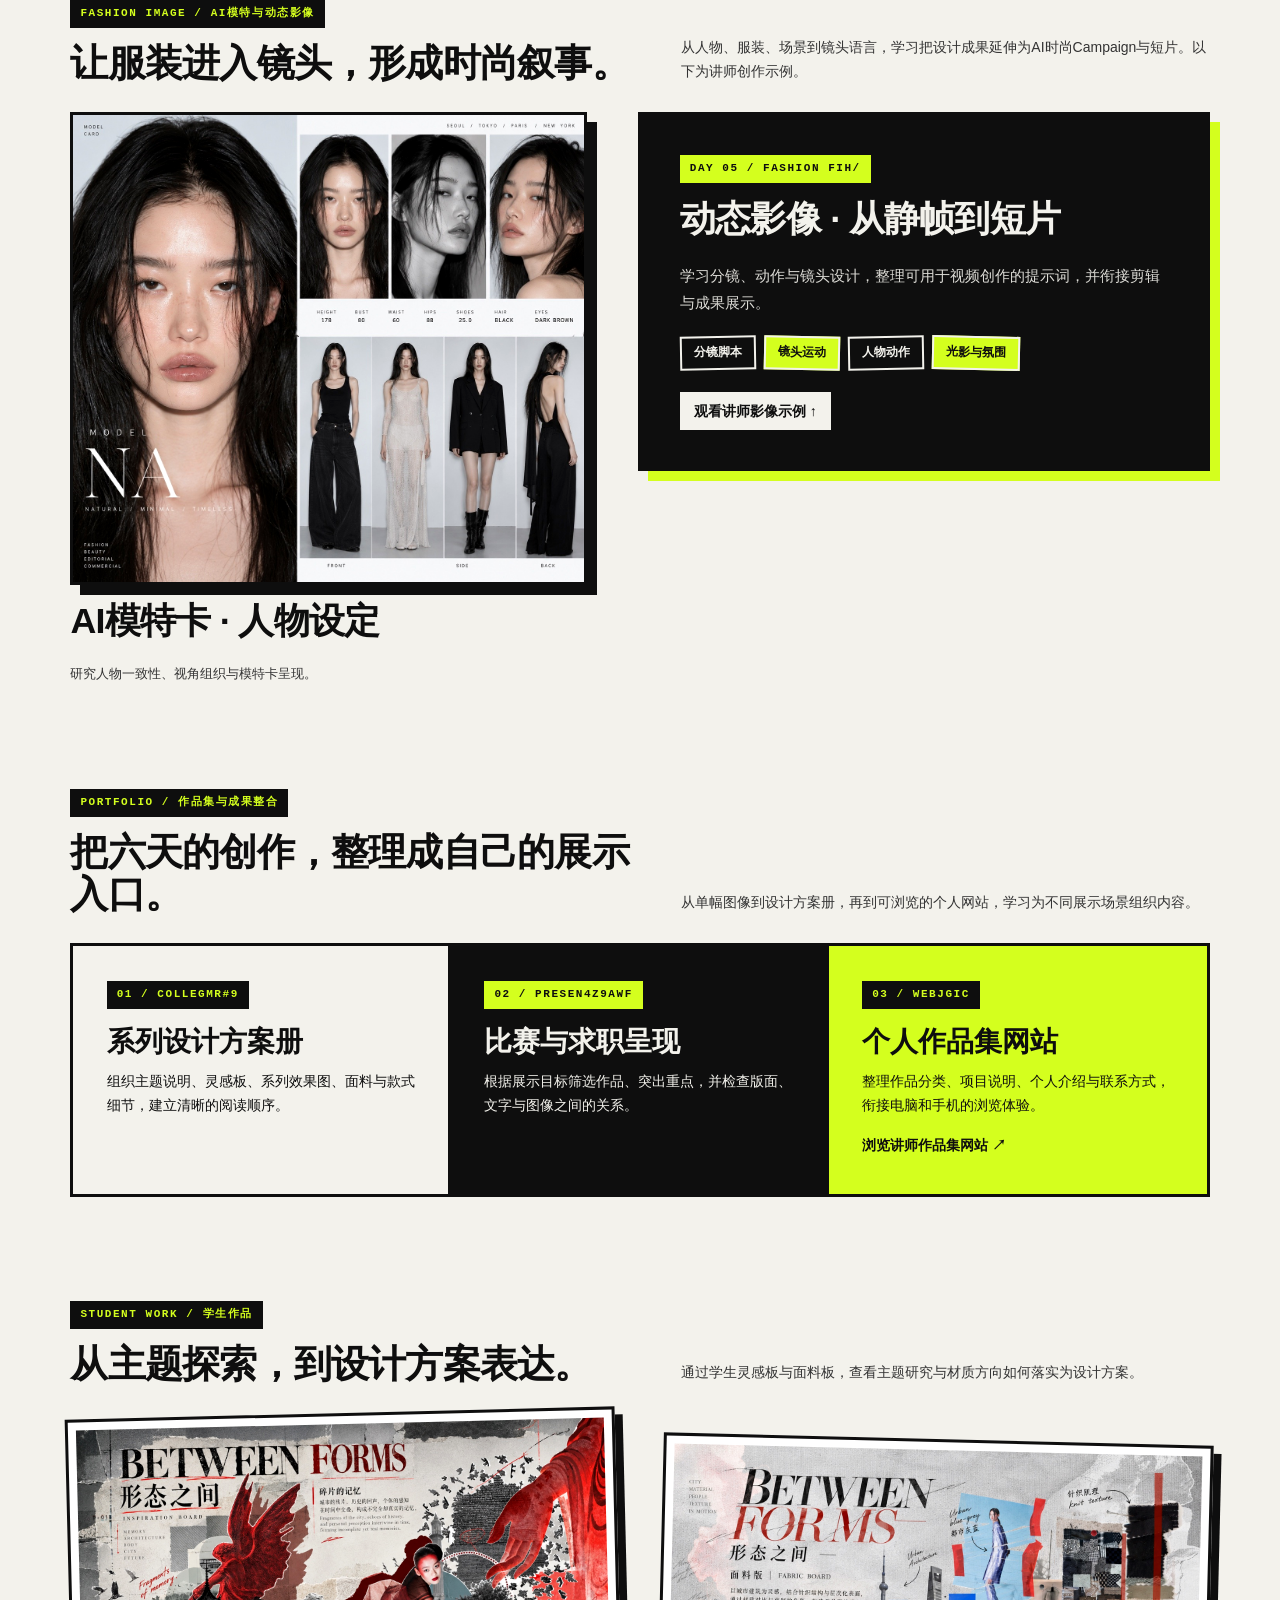
==== commit 5db9ccb3: "在大师课主讲人李德胜的履历中补充中国服装设计师协会会员" ====
--- a/course/index.html
+++ b/course/index.html
@@ -701,7 +701,7 @@
       <figure><img draggable="false" src="assets/archive-avatar-bw.jpg" alt="主讲人李德胜黑白肖像" width="933" height="1400" loading="lazy"><figcaption><strong class="name">李德胜</strong><span class="name-en">LI DESHENG / 主讲人</span></figcaption></figure>
       <h3>李德胜 · AI与数字时尚设计</h3>
       <p class="teacher-lead">釜山大学服装设计学博士<br>时装设计师 · 数字艺术创作者</p>
-      <div class="roles">韩国釜山大学助理讲师<br>北京服装设计师协会会员<br>广州拓肯数字科技有限公司创意总监<br>美图KOOZEE官方合作讲师</div>
+      <div class="roles">韩国釜山大学助理讲师<br>北京服装设计师协会会员<br>中国服装设计师协会会员<br>广州拓肯数字科技有限公司创意总监<br>美图KOOZEE官方合作讲师</div>
       <p>聚焦AI与时尚设计的融合，创作与研究涵盖系列服装、数字时装、AI时尚影像与VR展示，将设计构想转化为作品与展示成果。</p>
       <div class="honors"><div class="kicker">SELECTED HONORS / 代表荣誉</div><p class="award">韩国ESG服装设计大赛 · 冠军</p><p>获汉帛奖、虎门杯、常熟杯、濮院杯、海峡杯等20余项大赛奖项。</p></div>
       <a class="text-link" href="https://lidesheng.art/" target="_blank" rel="noopener">查看李德胜作品与经历 ↗</a>
